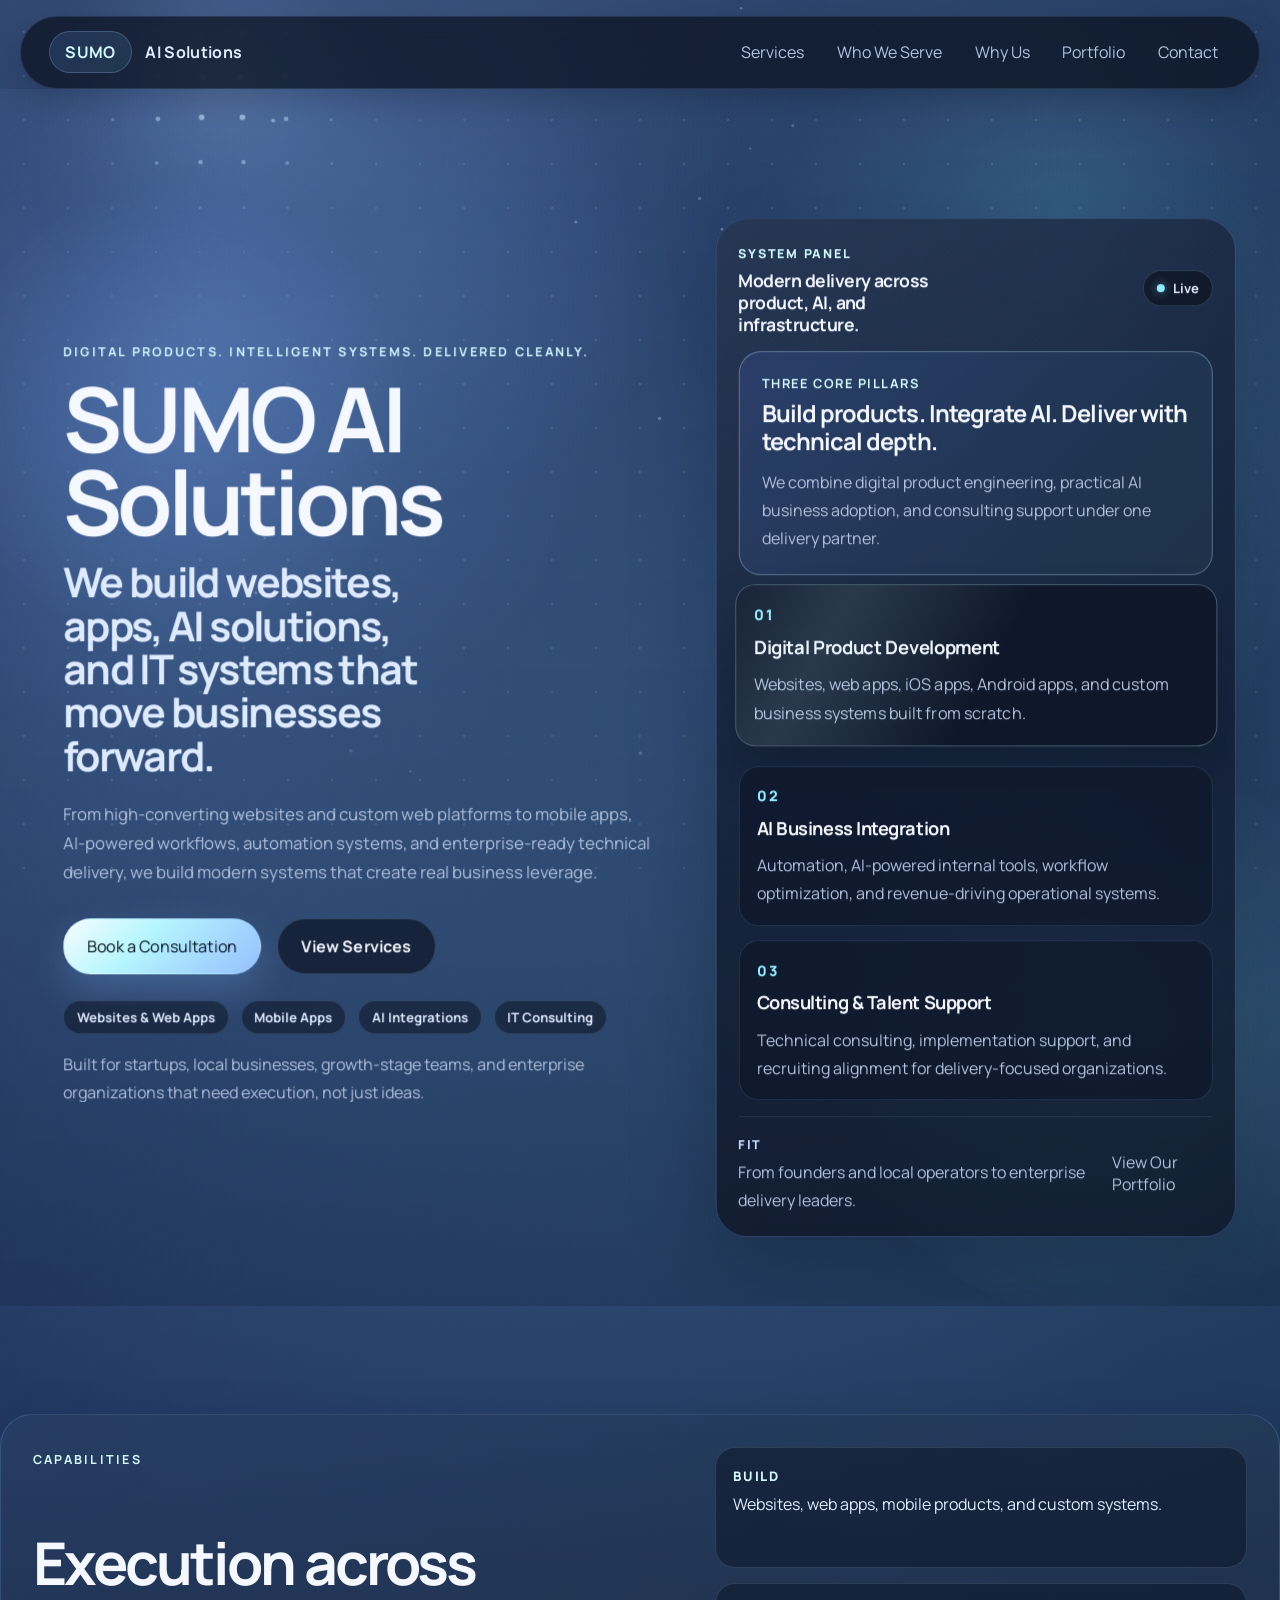
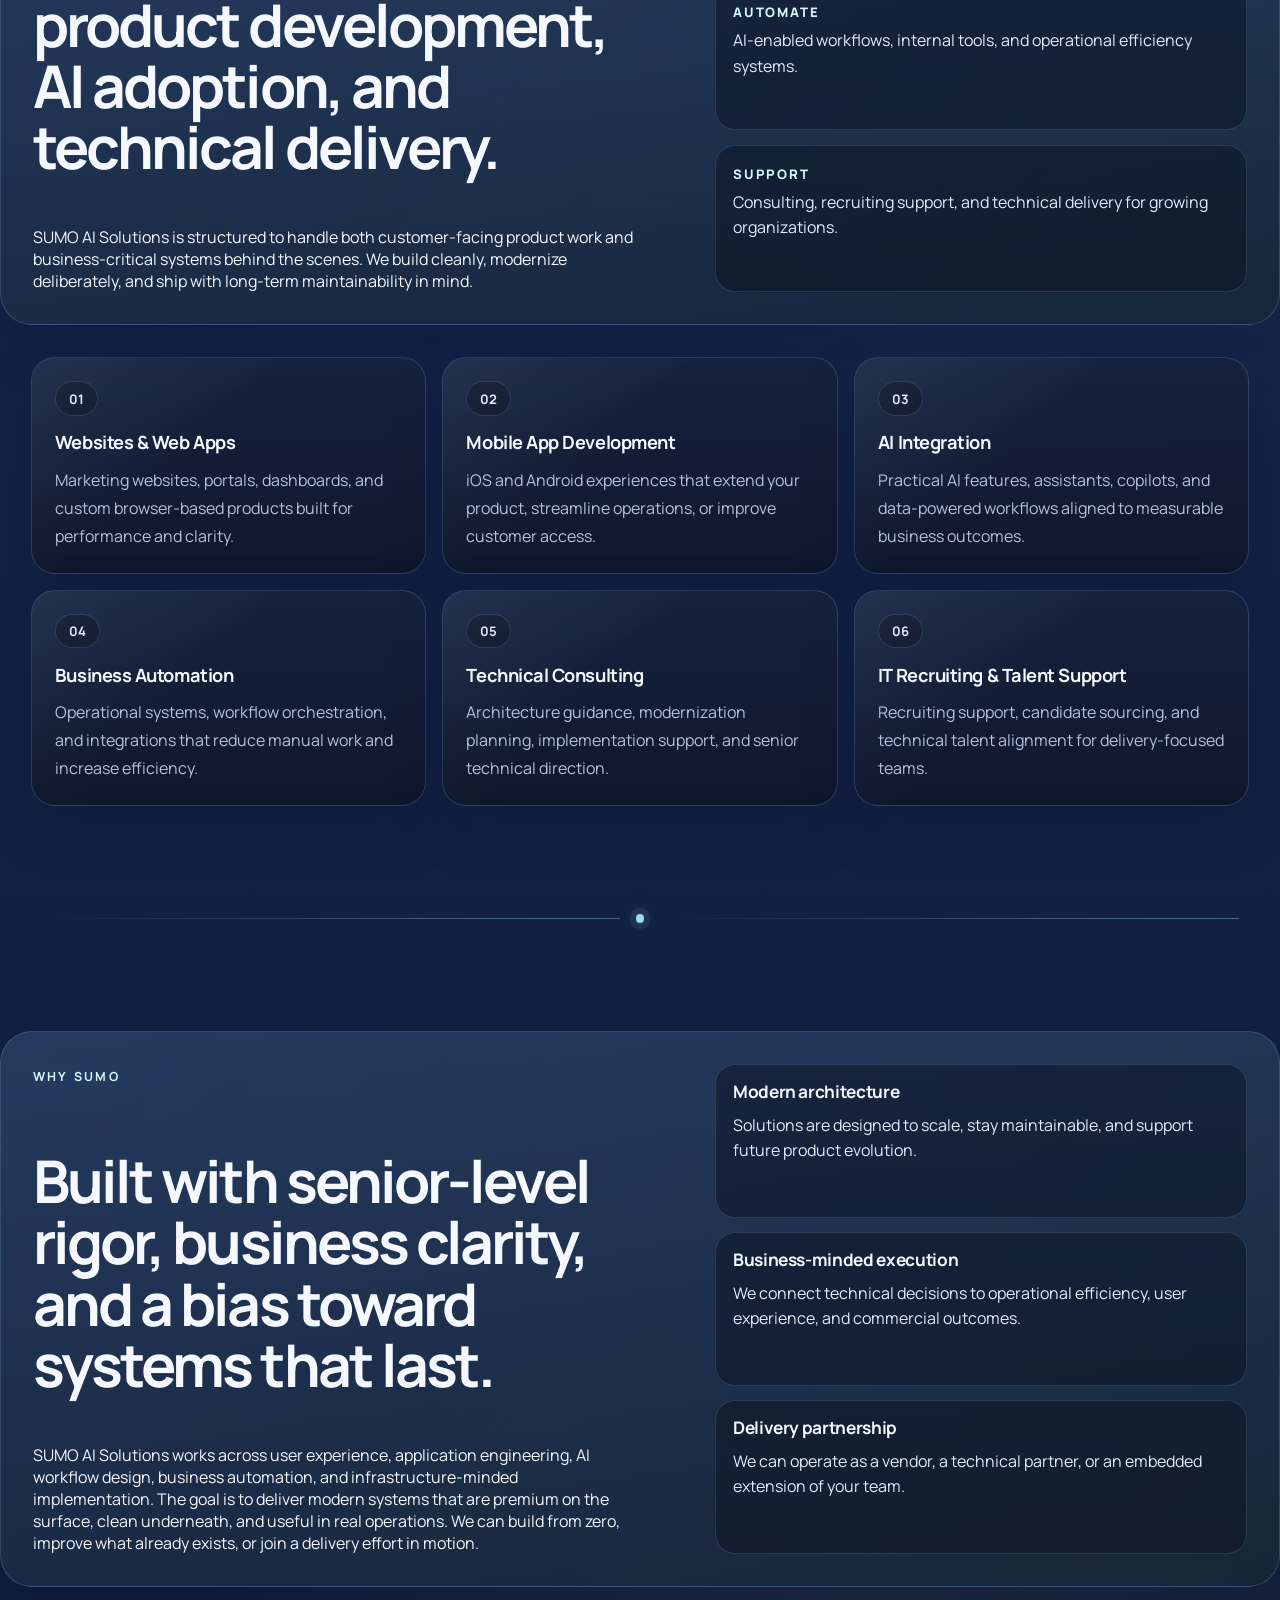
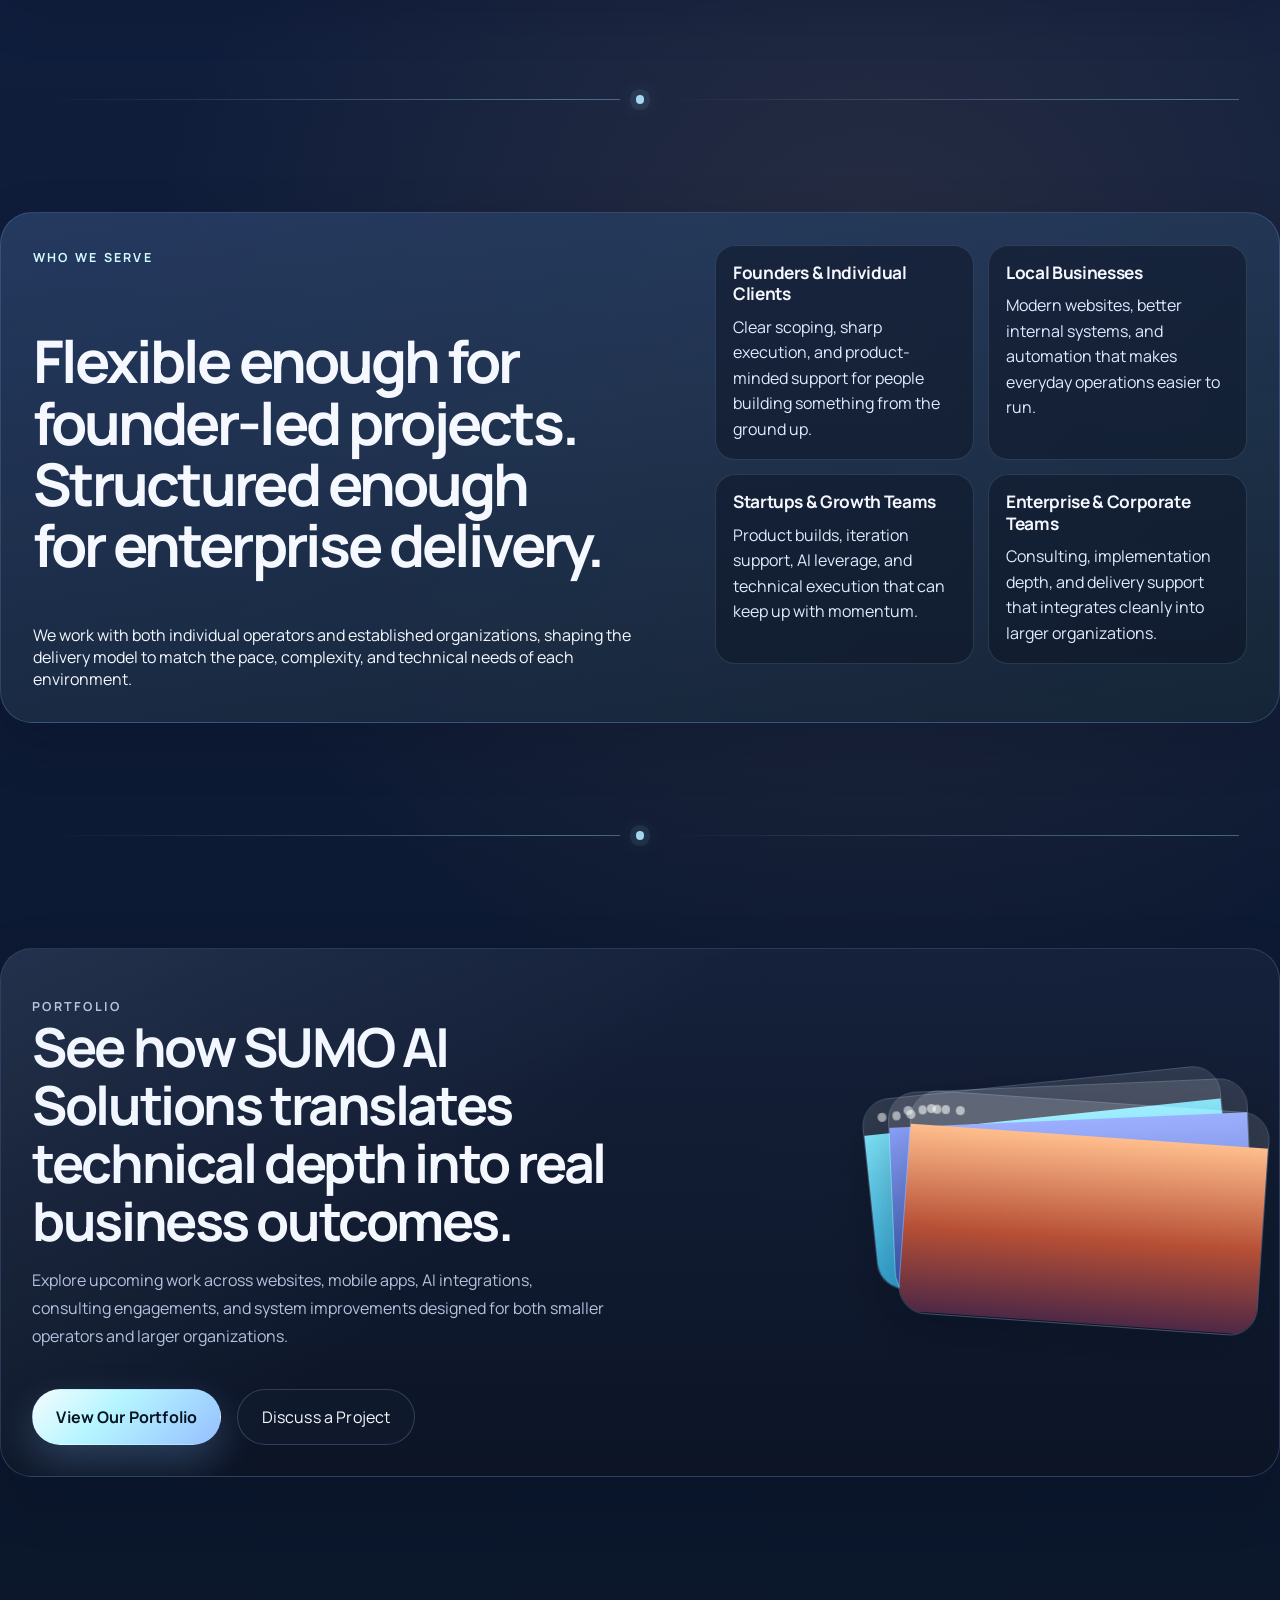
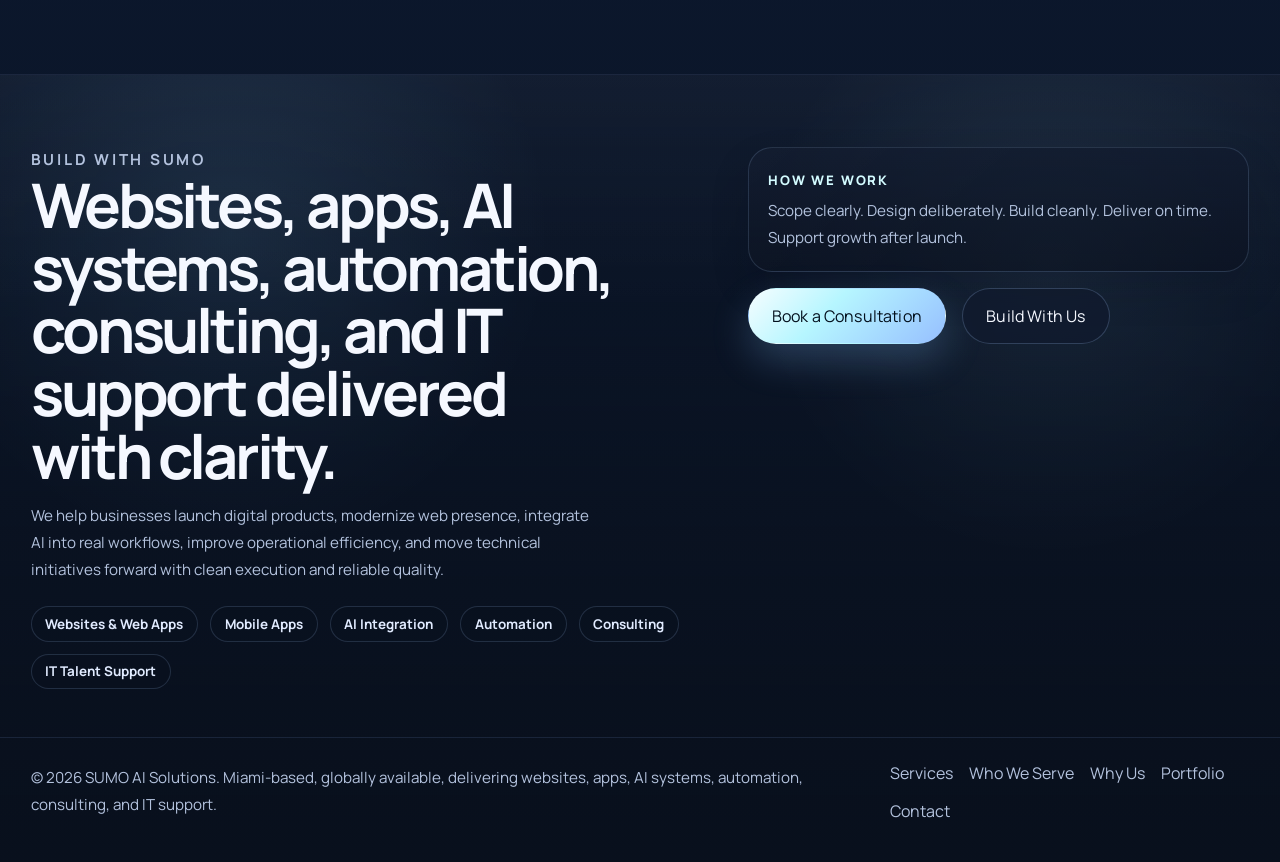
==== index.html @ f22c7a48 "style changes and backend fixes" ====
<!DOCTYPE html>
<html lang="en">
<head>
  <meta charset="UTF-8">
  <meta name="viewport" content="width=device-width, initial-scale=1.0">
  <meta http-equiv="x-dns-prefetch-control" content="on">
  <meta name="robots" content="index, follow, max-image-preview:large, max-snippet:-1, max-video-preview:-1">
  <meta name="author" content="SUMO AI Solutions">
  <meta name="theme-color" content="#16315b">
  <meta
          name="description"
          content="SUMO AI Solutions provides website creation, web application development, mobile app development, AI integration for business, AI workflow automation, software consulting, IT services, embedded technical teams, IT recruiting, and custom digital solutions for startups, local businesses, and enterprise organizations."
  >
  <meta
          name="keywords"
          content="SUMO AI Solutions, website creation, website development, web design, website design company, web page creation, landing page design, business website development, corporate website development, ecommerce website development, web application development, custom web applications, SaaS development, portal development, dashboard development, internal tools, custom software development, software development company, mobile app development, iOS app development, Android app development, app developers, AI business integration, AI automation, business automation using AI, AI workflow automation, AI consulting, AI implementation, AI solutions company, automation systems, process automation, workflow automation, operational efficiency, process optimization, IT consulting, software consulting, digital consulting, technical consulting, IT services, IT solutions, custom business systems, system integration, systems modernization, enterprise software solutions, startup technology partner, local business websites, enterprise application development, embedded technical teams, technical delivery, software consultants, implementation support, team augmentation, recruiting in IT, IT recruiting, technical recruiting, digital transformation"
  >
  <link rel="icon" type="image/svg+xml" href="assets/favicon-sumo-mark.svg?v=20260413-1">
  <link rel="shortcut icon" href="assets/favicon-sumo-mark.svg?v=20260413-1">
  <link rel="canonical" href="https://sumoaisolutions.com/">
  <meta property="og:type" content="website">
  <meta property="og:site_name" content="SUMO AI Solutions">
  <meta property="og:title" content="SUMO AI Solutions | Websites, Web Apps, AI Automation, IT Consulting">
  <meta
          property="og:description"
          content="Website creation, custom web applications, AI integration for business, AI automation, software consulting, IT services, embedded teams, and technical recruiting."
  >
  <meta property="og:url" content="https://sumoaisolutions.com/">
  <meta property="og:image" content="https://sumoaisolutions.com/assets/sketches/sumo-banner.svg">
  <meta name="twitter:card" content="summary_large_image">
  <meta name="twitter:title" content="SUMO AI Solutions | Websites, Web Apps, AI Automation, IT Consulting">
  <meta
          name="twitter:description"
          content="Website creation, web app development, AI business integration, automation systems, software consulting, IT services, embedded delivery, and recruiting support."
  >
  <meta name="twitter:image" content="https://sumoaisolutions.com/assets/sketches/sumo-banner.svg">
  <title>SUMO AI Solutions | Websites, Web Apps, AI Automation, IT Consulting</title>
  <link rel="dns-prefetch" href="//fonts.googleapis.com">
  <link rel="dns-prefetch" href="//fonts.gstatic.com">
  <link rel="preconnect" href="https://fonts.googleapis.com">
  <link rel="preconnect" href="https://fonts.gstatic.com" crossorigin>
  <link
          href="https://fonts.googleapis.com/css2?family=Manrope:wght@400;700;800&display=swap"
          rel="stylesheet"
  >
  <link rel="preload" href="style.css?v=20260413-1" as="style">
  <link rel="stylesheet" href="style.css?v=20260413-1">
  <script type="application/ld+json">
    {
      "@context": "https://schema.org",
      "@graph": [
        {
          "@type": "Organization",
          "@id": "https://sumoaisolutions.com/#organization",
          "name": "SUMO AI Solutions",
          "url": "https://sumoaisolutions.com/",
          "logo": "https://sumoaisolutions.com/assets/sketches/logo-concept-window-icon.svg",
          "description": "SUMO AI Solutions provides website creation, web application development, mobile app development, AI integration for business, automation systems, software consulting, IT services, embedded technical teams, and IT recruiting support.",
          "sameAs": [
            "https://sumoaisolutions.com/"
          ]
        },
        {
          "@type": "WebSite",
          "@id": "https://sumoaisolutions.com/#website",
          "url": "https://sumoaisolutions.com/",
          "name": "SUMO AI Solutions",
          "publisher": {
            "@id": "https://sumoaisolutions.com/#organization"
          },
          "description": "Website creation, web app development, AI automation, software consulting, IT services, technical delivery, and recruiting support."
        },
        {
          "@type": "ProfessionalService",
          "@id": "https://sumoaisolutions.com/#service",
          "name": "SUMO AI Solutions",
          "url": "https://sumoaisolutions.com/",
          "description": "Professional technology services including website creation, custom web applications, mobile apps, AI integration, automation, software consulting, IT services, embedded teams, and IT recruiting.",
          "provider": {
            "@id": "https://sumoaisolutions.com/#organization"
          },
          "areaServed": "Worldwide",
          "hasOfferCatalog": {
            "@type": "OfferCatalog",
            "name": "Technology Services",
            "itemListElement": [
              {
                "@type": "Offer",
                "itemOffered": {
                  "@type": "Service",
                  "name": "Website Creation and Website Development",
                  "description": "Business websites, landing pages, corporate websites, and responsive marketing pages."
                }
              },
              {
                "@type": "Offer",
                "itemOffered": {
                  "@type": "Service",
                  "name": "Web Application Development",
                  "description": "Custom web applications, portals, dashboards, internal tools, and business systems."
                }
              },
              {
                "@type": "Offer",
                "itemOffered": {
                  "@type": "Service",
                  "name": "Mobile App Development",
                  "description": "iOS and Android app development for customer-facing and internal operational use cases."
                }
              },
              {
                "@type": "Offer",
                "itemOffered": {
                  "@type": "Service",
                  "name": "AI Integration for Business",
                  "description": "AI-powered workflows, AI business integration, internal AI tools, copilots, and practical operational AI."
                }
              },
              {
                "@type": "Offer",
                "itemOffered": {
                  "@type": "Service",
                  "name": "Business Automation Using AI",
                  "description": "Automation systems, process optimization, operational efficiency, and AI workflow automation."
                }
              },
              {
                "@type": "Offer",
                "itemOffered": {
                  "@type": "Service",
                  "name": "IT Consulting and Technical Delivery",
                  "description": "IT solutions, technical consulting, embedded technical teams, modernization, and implementation support."
                }
              },
              {
                "@type": "Offer",
                "itemOffered": {
                "@type": "Service",
                "name": "IT Recruiting and Technical Talent Support",
                "description": "Recruiting in the IT sphere, technical recruiting, sourcing, and delivery-focused team augmentation."
              }
            },
            {
              "@type": "Offer",
              "itemOffered": {
                "@type": "Service",
                "name": "Website Design, Landing Pages, and Business Web Presence",
                "description": "Website design, landing pages, corporate websites, ecommerce presentation layers, and conversion-focused web experiences."
              }
            },
            {
              "@type": "Offer",
              "itemOffered": {
                "@type": "Service",
                "name": "Software Consulting, Systems Integration, and IT Services",
                "description": "Software consulting, IT services, systems integration, modernization, process improvement, and implementation support for growing businesses."
              }
            }
          ]
        }
        }
      ]
    }
  </script>
</head>
<body>
<canvas class="dot-grid" id="dotGrid" aria-hidden="true"></canvas>

<div class="page-shell">
  <header class="site-header">
    <a class="brand" href="#hero" aria-label="SUMO AI Solutions home">
      <span class="brand-mark">SUMO</span>
      <span class="brand-text">AI Solutions</span>
    </a>

    <nav class="site-nav" aria-label="Primary">
      <a href="#services">Services</a>
      <a href="#solutions">Who We Serve</a>
      <a href="#about">Why Us</a>
      <a href="portfolio/">Portfolio</a>
      <a href="#contact">Contact</a>
    </nav>
  </header>

  <main>
    <section class="hero" id="hero">
      <div class="hero-backdrop" aria-hidden="true">
        <span class="hero-orb hero-orb-one" data-parallax-depth="18"></span>
        <span class="hero-orb hero-orb-two" data-parallax-depth="28"></span>
        <span class="hero-grid-plane" data-parallax-depth="10"></span>
      </div>

      <div class="hero-inner">
        <div class="hero-copy-shell" data-reveal style="--reveal-delay: 80ms;">
          <div class="hero-copy" data-parallax-depth="12">
            <p class="eyebrow">Digital products. Intelligent systems. Delivered cleanly.</p>
            <h1>SUMO AI Solutions</h1>
            <h2>We build websites, apps, AI solutions, and IT systems that move businesses forward.</h2>
            <p class="hero-text">
              From high-converting websites and custom web platforms to mobile apps, AI-powered workflows,
              automation systems, and enterprise-ready technical delivery, we build modern systems that create real business leverage.
            </p>

            <div class="hero-actions">
              <button class="button button-primary" type="button" data-open-consultation>Book a Consultation</button>
              <a class="button button-secondary" href="#services">View Services</a>
            </div>

            <div class="hero-badges">
              <a class="hero-badge-link" href="#service-websites">Websites &amp; Web Apps</a>
              <a class="hero-badge-link" href="#service-mobile">Mobile Apps</a>
              <a class="hero-badge-link" href="#service-ai">AI Integrations</a>
              <a class="hero-badge-link" href="#service-consulting">IT Consulting</a>
            </div>

            <p class="hero-footnote">
              Built for startups, local businesses, growth-stage teams, and enterprise organizations that need execution, not just ideas.
            </p>
          </div>
        </div>

        <div class="hero-panel-shell" data-reveal style="--reveal-delay: 220ms;">
          <aside class="hero-panel glass-panel" data-parallax-depth="20">
            <div class="panel-top">
              <div>
                <span class="panel-kicker">System Panel</span>
                <strong>Modern delivery across product, AI, and infrastructure.</strong>
              </div>
              <span class="panel-live">
                  <span class="panel-live-dot"></span>
                  Live
                </span>
            </div>

            <div class="metric-card">
              <span class="metric-label">Three Core Pillars</span>
              <strong>Build products. Integrate AI. Deliver with technical depth.</strong>
              <p>
                We combine digital product engineering, practical AI business adoption,
                and consulting support under one delivery partner.
              </p>
            </div>

            <div class="hero-highlights">
              <article class="highlight-card" data-rotate-item>
                <span>01</span>
                <h3>Digital Product Development</h3>
                <p>Websites, web apps, iOS apps, Android apps, and custom business systems built from scratch.</p>
              </article>
              <article class="highlight-card" data-rotate-item>
                <span>02</span>
                <h3>AI Business Integration</h3>
                <p>Automation, AI-powered internal tools, workflow optimization, and revenue-driving operational systems.</p>
              </article>
              <article class="highlight-card" data-rotate-item>
                <span>03</span>
                <h3>Consulting &amp; Talent Support</h3>
                <p>Technical consulting, implementation support, and recruiting alignment for delivery-focused organizations.</p>
              </article>
            </div>

            <div class="panel-footer">
              <div class="panel-footer-copy">
                <span>Fit</span>
                <p>From founders and local operators to enterprise delivery leaders.</p>
              </div>
              <a class="text-link" href="portfolio/">View Our Portfolio</a>
            </div>
          </aside>
        </div>
      </div>
    </section>

    <section class="section services-section" id="services">
      <div class="services-intro section-spotlight glass-panel" data-reveal data-section-spotlight>
        <div class="services-intro-copy">
          <p class="eyebrow">Capabilities</p>
          <h2>Execution across product development, AI adoption, and technical delivery.</h2>
          <p>
            SUMO AI Solutions is structured to handle both customer-facing product work and
            business-critical systems behind the scenes. We build cleanly, modernize deliberately, and ship with long-term maintainability in mind.
          </p>
        </div>

        <div class="services-intro-metrics">
          <div class="intro-metric">
            <span>Build</span>
            <p>Websites, web apps, mobile products, and custom systems.</p>
          </div>
          <div class="intro-metric">
            <span>Automate</span>
            <p>AI-enabled workflows, internal tools, and operational efficiency systems.</p>
          </div>
          <div class="intro-metric">
            <span>Support</span>
            <p>Consulting, recruiting support, and technical delivery for growing organizations.</p>
          </div>
        </div>
      </div>

      <div class="services-grid">
        <article class="service-card glass-panel" id="service-websites" data-guided-card data-reveal style="--reveal-delay: 40ms;">
          <span class="card-tag">01</span>
          <h3>Websites &amp; Web Apps</h3>
          <p>Marketing websites, portals, dashboards, and custom browser-based products built for performance and clarity.</p>
        </article>
        <article class="service-card glass-panel" id="service-mobile" data-guided-card data-reveal style="--reveal-delay: 80ms;">
          <span class="card-tag">02</span>
          <h3>Mobile App Development</h3>
          <p>iOS and Android experiences that extend your product, streamline operations, or improve customer access.</p>
        </article>
        <article class="service-card glass-panel" id="service-ai" data-guided-card data-reveal style="--reveal-delay: 120ms;">
          <span class="card-tag">03</span>
          <h3>AI Integration</h3>
          <p>Practical AI features, assistants, copilots, and data-powered workflows aligned to measurable business outcomes.</p>
        </article>
        <article class="service-card glass-panel" id="service-automation" data-guided-card data-reveal style="--reveal-delay: 160ms;">
          <span class="card-tag">04</span>
          <h3>Business Automation</h3>
          <p>Operational systems, workflow orchestration, and integrations that reduce manual work and increase efficiency.</p>
        </article>
        <article class="service-card glass-panel" id="service-consulting" data-guided-card data-reveal style="--reveal-delay: 200ms;">
          <span class="card-tag">05</span>
          <h3>Technical Consulting</h3>
          <p>Architecture guidance, modernization planning, implementation support, and senior technical direction.</p>
        </article>
        <article class="service-card glass-panel" id="service-recruiting" data-guided-card data-reveal style="--reveal-delay: 240ms;">
          <span class="card-tag">06</span>
          <h3>IT Recruiting &amp; Talent Support</h3>
          <p>Recruiting support, candidate sourcing, and technical talent alignment for delivery-focused teams.</p>
        </article>
      </div>
    </section>

    <div class="section-divider" aria-hidden="true">
      <span class="section-divider-line"></span>
      <span class="section-divider-core"></span>
      <span class="section-divider-line"></span>
    </div>

    <section class="section about-section" id="about">
      <div class="services-intro section-spotlight glass-panel" data-reveal data-section-spotlight>
        <div class="services-intro-copy">
          <p class="eyebrow">Why SUMO</p>
          <h2>Built with senior-level rigor, business clarity, and a bias toward systems that last.</h2>
          <p>
            SUMO AI Solutions works across user experience, application engineering, AI workflow design,
            business automation, and infrastructure-minded implementation. The goal is to deliver modern systems that are premium on the surface, clean underneath,
            and useful in real operations. We can build from zero, improve what already exists, or join a delivery effort in motion.
          </p>
        </div>

        <div class="services-intro-metrics spotlight-metrics">
          <article class="intro-metric" data-reveal style="--reveal-delay: 60ms;">
            <h3>Modern architecture</h3>
            <p>Solutions are designed to scale, stay maintainable, and support future product evolution.</p>
          </article>
          <article class="intro-metric" data-reveal style="--reveal-delay: 100ms;">
            <h3>Business-minded execution</h3>
            <p>We connect technical decisions to operational efficiency, user experience, and commercial outcomes.</p>
          </article>
          <article class="intro-metric" data-reveal style="--reveal-delay: 140ms;">
            <h3>Delivery partnership</h3>
            <p>We can operate as a vendor, a technical partner, or an embedded extension of your team.</p>
          </article>
        </div>
      </div>
    </section>

    <div class="section-divider" aria-hidden="true">
      <span class="section-divider-line"></span>
      <span class="section-divider-core"></span>
      <span class="section-divider-line"></span>
    </div>

    <section class="section audience-section" id="solutions">
      <div class="services-intro section-spotlight glass-panel" data-reveal data-section-spotlight>
        <div class="services-intro-copy">
          <p class="eyebrow">Who We Serve</p>
          <h2>Flexible enough for founder-led projects. Structured enough for enterprise delivery.</h2>
          <p>
            We work with both individual operators and established organizations, shaping the delivery model to match the pace,
            complexity, and technical needs of each environment.
          </p>
        </div>

        <div class="services-intro-metrics spotlight-metrics audience-metrics">
          <article class="intro-metric" data-reveal style="--reveal-delay: 40ms;">
          <h3>Founders &amp; Individual Clients</h3>
          <p>Clear scoping, sharp execution, and product-minded support for people building something from the ground up.</p>
        </article>
        <article class="intro-metric" data-reveal style="--reveal-delay: 80ms;">
          <h3>Local Businesses</h3>
          <p>Modern websites, better internal systems, and automation that makes everyday operations easier to run.</p>
        </article>
        <article class="intro-metric" data-reveal style="--reveal-delay: 120ms;">
          <h3>Startups &amp; Growth Teams</h3>
          <p>Product builds, iteration support, AI leverage, and technical execution that can keep up with momentum.</p>
        </article>
        <article class="intro-metric" data-reveal style="--reveal-delay: 160ms;">
          <h3>Enterprise &amp; Corporate Teams</h3>
          <p>Consulting, implementation depth, and delivery support that integrates cleanly into larger organizations.</p>
        </article>
      </div>
      </div>
    </section>

    <div class="section-divider" aria-hidden="true">
      <span class="section-divider-line"></span>
      <span class="section-divider-core"></span>
      <span class="section-divider-line"></span>
    </div>

    <section class="section portfolio-section" id="portfolio-preview">
      <div class="portfolio-card glass-panel" data-reveal>
        <div class="portfolio-copy">
          <p class="eyebrow">Portfolio</p>
          <h2>See how SUMO AI Solutions translates technical depth into real business outcomes.</h2>
          <p>
            Explore upcoming work across websites, mobile apps, AI integrations, consulting engagements,
            and system improvements designed for both smaller operators and larger organizations.
          </p>
        </div>

        <div class="portfolio-preview-stack" aria-hidden="true">
          <div class="portfolio-preview-frame frame-back">
            <div class="preview-topbar">
              <span></span>
              <span></span>
              <span></span>
            </div>
            <div class="preview-fill preview-fill-cyan"></div>
          </div>
          <div class="portfolio-preview-frame frame-mid">
            <div class="preview-topbar">
              <span></span>
              <span></span>
              <span></span>
            </div>
            <div class="preview-fill preview-fill-indigo"></div>
          </div>
          <div class="portfolio-preview-frame frame-front">
            <div class="preview-topbar">
              <span></span>
              <span></span>
              <span></span>
            </div>
            <div class="preview-fill preview-fill-sunset"></div>
          </div>
        </div>

        <div class="portfolio-actions">
          <a class="button button-primary" href="portfolio/">View Our Portfolio</a>
          <button class="button button-secondary" type="button" data-open-consultation>Discuss a Project</button>
        </div>
      </div>
    </section>
  </main>

  <footer class="site-footer" id="contact">
    <div class="footer-cta">
      <div class="footer-cta-copy">
        <p class="eyebrow">Build With SUMO</p>
        <h2>Websites, apps, AI systems, automation, consulting, and IT support delivered with clarity.</h2>
        <p>
          We help businesses launch digital products, modernize web presence, integrate AI into real workflows,
          improve operational efficiency, and move technical initiatives forward with clean execution and reliable quality.
        </p>

        <div class="footer-badges">
          <a href="#service-websites">Websites &amp; Web Apps</a>
          <a href="#service-mobile">Mobile Apps</a>
          <a href="#service-ai">AI Integration</a>
          <a href="#service-automation">Automation</a>
          <a href="#service-consulting">Consulting</a>
          <a href="#service-recruiting">IT Talent Support</a>
        </div>
      </div>

      <div class="footer-cta-side">
        <div class="footer-process">
          <span>How We Work</span>
          <p>Scope clearly. Design deliberately. Build cleanly. Deliver on time. Support growth after launch.</p>
        </div>

        <div class="footer-actions">
          <button class="button button-primary" type="button" data-open-consultation>Book a Consultation</button>
          <button class="button button-secondary" type="button" data-open-consultation>Build With Us</button>
        </div>
      </div>
    </div>

    <div class="footer-meta">
      <p>&copy; 2026 SUMO AI Solutions. Miami-based, globally available, delivering websites, apps, AI systems, automation, consulting, and IT support.</p>
      <div class="footer-links">
        <a href="#services">Services</a>
        <a href="#solutions">Who We Serve</a>
        <a href="#about">Why Us</a>
        <a href="portfolio/">Portfolio</a>
        <a href="#contact">Contact</a>
      </div>
    </div>
  </footer>
</div>

<div class="consultation-modal" id="consultationModal" hidden>
  <div class="consultation-overlay" data-close-consultation></div>
  <div class="consultation-dialog glass-panel" role="dialog" aria-modal="true" aria-labelledby="consultationTitle">
    <button class="consultation-close" type="button" aria-label="Close consultation form" data-close-consultation>&times;</button>

    <div class="consultation-head">
      <p class="eyebrow">Book a Consultation</p>
      <h2 id="consultationTitle">Tell us what you are trying to build.</h2>
      <p>
        Share your project goals, contact details, requirements, and any examples or ideas in one clear brief.
        Your request and attachments are sent directly to SUMO AI Solutions for review.
      </p>
    </div>

    <form class="consultation-form" id="consultationForm" data-endpoint="https://script.google.com/macros/s/AKfycbzSDoKrP5WWN14kzDUCTtE5N9jBej-nVHb2ZEJLPkccyhfFOqykzQCnPzPtrISZbTLETw/exec">
      <div class="form-grid">
        <label class="form-field">
          <span>First Name</span>
          <input type="text" name="first_name" placeholder="John" required>
        </label>
        <label class="form-field">
          <span>Last Name</span>
          <input type="text" name="last_name" placeholder="Smith" required>
        </label>
        <label class="form-field">
          <span>Email</span>
          <input type="email" name="email" placeholder="john@company.com" required>
        </label>
        <label class="form-field">
          <span>Phone Number</span>
          <input type="tel" name="phone" placeholder="+1 (555) 123-4567">
        </label>
        <label class="form-field form-field-full">
          <span>What are you trying to accomplish?</span>
          <textarea name="project_description" rows="6" placeholder="Describe the website, app, AI automation, or technical system you want to build. You can also include example links, ideas, or references in this same message." required></textarea>
        </label>
        <label class="form-field form-field-full">
          <span>Attachments</span>
          <input type="file" name="attachments" multiple accept=".pdf,.doc,.docx,.txt,.png,.jpg,.jpeg,.zip">
          <small>Attach briefs, screenshots, requirements, or wireframes. Up to 10 MB per file.</small>
        </label>
      </div>

      <div class="consultation-actions">
        <button class="button button-primary" type="submit">Send Consultation Request</button>
        <button class="button button-secondary" type="button" data-close-consultation>Cancel</button>
      </div>

      <p class="consultation-status" id="consultationStatus" aria-live="polite">
        Share your project details and attachments. We will receive them by email and in Google Drive.
      </p>
    </form>
  </div>
</div>

<script src="script.js?v=20260413-1"></script>
</body>
</html>
---- style.css ----
:root {
  --bg: #182b53;
  --bg-deep: #0d1831;
  --bg-soft: #21477d;
  --surface: rgba(16, 27, 48, 0.76);
  --surface-soft: rgba(22, 38, 68, 0.74);
  --surface-strong: rgba(20, 33, 61, 0.88);
  --border: rgba(134, 181, 255, 0.22);
  --border-strong: rgba(195, 230, 255, 0.34);
  --text: #f5f8ff;
  --muted: #b3c2dd;
  --muted-strong: #e1ebff;
  --cyan: #8feeff;
  --cyan-strong: #d3fbff;
  --blue: #8ab7ff;
  --blue-soft: #c3d9ff;
  --amber: #ffb26f;
  --shadow-soft: 0 20px 56px rgba(5, 12, 28, 0.2);
  --shadow-medium: 0 28px 84px rgba(4, 10, 24, 0.28);
  --radius-xl: 32px;
  --radius-lg: 24px;
  --radius-md: 18px;
  --container: 1880px;
  --hero-container: 1880px;
  --ease-out: cubic-bezier(0.22, 1, 0.36, 1);
}

* {
  box-sizing: border-box;
}

html {
  scroll-behavior: smooth;
}

.hero,
.section,
.site-footer {
  scroll-margin-top: 118px;
}

body {
  margin: 0;
  min-width: 320px;
  font-family: "Manrope", sans-serif;
  color: var(--text);
  background:
    radial-gradient(circle at 10% 12%, rgba(133, 186, 255, 0.3), transparent 24%),
    radial-gradient(circle at 84% 16%, rgba(129, 232, 255, 0.18), transparent 24%),
    radial-gradient(circle at 68% 62%, rgba(255, 189, 132, 0.1), transparent 20%),
    linear-gradient(180deg, #1a2d56 0%, #112042 48%, #091322 100%);
  overflow-x: hidden;
}

body::before {
  content: "";
  position: fixed;
  inset: 0;
  background:
    linear-gradient(180deg, rgba(255, 255, 255, 0.05), transparent 24%),
    radial-gradient(circle at 30% 18%, rgba(131, 184, 255, 0.14), transparent 30%),
    radial-gradient(circle at 76% 70%, rgba(126, 238, 255, 0.11), transparent 26%);
  pointer-events: none;
  z-index: 0;
}

a {
  color: inherit;
  text-decoration: none;
}

button,
a,
canvas {
  -webkit-tap-highlight-color: transparent;
}

.dot-grid {
  position: fixed;
  inset: 0;
  width: 100%;
  height: 100%;
  z-index: 0;
  pointer-events: none;
  transform: translateZ(0);
  backface-visibility: hidden;
}

.page-shell {
  position: relative;
  z-index: 1;
  width: 100%;
}

main,
.section,
.site-footer {
  width: 100%;
}

.site-header {
  width: min(calc(100vw - 40px), var(--hero-container));
  position: sticky;
  top: 1rem;
  z-index: 30;
  display: flex;
  align-items: center;
  justify-content: space-between;
  gap: 1.5rem;
  margin: 1rem auto 0;
  padding-inline: clamp(20px, 2.2vw, 34px);
  padding-top: 0.9rem;
  padding-bottom: 0.9rem;
  border: 1px solid rgba(150, 190, 255, 0.14);
  border-radius: 999px;
  background: rgba(10, 17, 31, 0.72);
  backdrop-filter: blur(14px);
  -webkit-backdrop-filter: blur(14px);
  box-shadow: 0 10px 30px rgba(2, 7, 18, 0.18);
}

.brand {
  display: inline-flex;
  align-items: center;
  gap: 0.85rem;
  font-weight: 700;
  letter-spacing: 0.02em;
}

.brand-mark {
  display: inline-flex;
  align-items: center;
  justify-content: center;
  min-width: 3.65rem;
  padding: 0.56rem 0.95rem;
  border-radius: 999px;
  border: 1px solid rgba(172, 219, 255, 0.22);
  background: linear-gradient(135deg, rgba(104, 151, 255, 0.18), rgba(119, 229, 255, 0.1));
  color: var(--cyan-strong);
}

.brand-text {
  color: var(--muted-strong);
}

.site-nav {
  display: inline-flex;
  align-items: center;
  gap: 0.4rem;
  flex-wrap: wrap;
}

.site-nav a,
.footer-links a,
.text-link {
  position: relative;
  color: var(--muted);
  transition: color 180ms ease, transform 180ms ease;
}

.site-nav a {
  padding: 0.55rem 0.82rem;
  border-radius: 999px;
}

.site-nav a::after,
.footer-links a::after,
.text-link::after {
  content: "";
  position: absolute;
  left: 0.8rem;
  right: 0.8rem;
  bottom: 0.35rem;
  height: 1px;
  transform: scaleX(0);
  transform-origin: left;
  background: linear-gradient(90deg, rgba(185, 245, 255, 0.95), rgba(125, 174, 255, 0.82));
  transition: transform 220ms var(--ease-out);
}

.footer-links a::after,
.text-link::after {
  left: 0;
  right: 0;
  bottom: -0.18rem;
}

.site-nav a:hover,
.site-nav a:focus-visible,
.footer-links a:hover,
.footer-links a:focus-visible,
.text-link:hover,
.text-link:focus-visible {
  color: var(--text);
}

.site-nav a:hover::after,
.site-nav a:focus-visible::after,
.footer-links a:hover::after,
.footer-links a:focus-visible::after,
.text-link:hover::after,
.text-link:focus-visible::after {
  transform: scaleX(1);
}

.hero {
  position: relative;
  width: 100%;
  min-height: 100vh;
  min-height: 100svh;
  overflow: hidden;
  isolation: isolate;
  padding-block: clamp(110px, 13vh, 170px) clamp(68px, 9vh, 110px);
}

.hero::before {
  content: "";
  position: absolute;
  inset: 0;
  background:
    radial-gradient(circle at 16% 18%, rgba(138, 184, 255, 0.22), transparent 30%),
    radial-gradient(circle at 84% 24%, rgba(130, 234, 255, 0.16), transparent 26%),
    linear-gradient(180deg, rgba(10, 16, 30, 0.02), rgba(10, 16, 30, 0.18));
  pointer-events: none;
  z-index: -2;
}

.hero-inner {
  position: relative;
  width: min(calc(100vw - 40px), var(--hero-container));
  max-width: none;
  min-height: calc(100vh - clamp(178px, 22vh, 240px));
  min-height: calc(100svh - clamp(178px, 22vh, 240px));
  margin: 0 auto;
  padding-inline: clamp(20px, 2.8vw, 52px);
  display: grid;
  grid-template-columns: minmax(0, 1fr) minmax(380px, 520px);
  align-items: center;
  gap: clamp(2rem, 4.4vw, 6rem);
}

.hero-backdrop {
  position: absolute;
  inset: 0;
  z-index: -1;
  pointer-events: none;
}

.hero-orb,
.hero-grid-plane,
.hero-copy,
.hero-panel {
  will-change: transform;
}

.hero-orb {
  position: absolute;
  border-radius: 50%;
}

.hero-orb-one {
  top: 7%;
  left: -4rem;
  width: min(36vw, 31rem);
  height: min(36vw, 31rem);
  background: radial-gradient(circle, rgba(125, 169, 255, 0.24) 0%, rgba(125, 169, 255, 0.08) 52%, transparent 76%);
}

.hero-orb-two {
  right: -6rem;
  bottom: 0;
  width: min(44vw, 38rem);
  height: min(44vw, 38rem);
  background: radial-gradient(circle, rgba(130, 232, 255, 0.2) 0%, rgba(130, 232, 255, 0.06) 54%, transparent 78%);
}

.hero-grid-plane {
  position: absolute;
  right: clamp(2rem, 5vw, 5rem);
  bottom: clamp(1rem, 4vw, 3rem);
  width: min(42vw, 34rem);
  height: min(24vw, 20rem);
  border-radius: 24px;
  opacity: 0.34;
  background:
    linear-gradient(rgba(166, 207, 255, 0.07) 1px, transparent 1px),
    linear-gradient(90deg, rgba(166, 207, 255, 0.07) 1px, transparent 1px);
  background-size: 32px 32px;
  mask-image: linear-gradient(180deg, rgba(0, 0, 0, 0.95), transparent 100%);
}

.hero-copy-shell,
.hero-panel-shell {
  position: relative;
  z-index: 1;
  width: 100%;
}

.hero-panel-shell {
  display: flex;
  justify-content: flex-end;
}

.hero-copy {
  max-width: 860px;
}

.eyebrow {
  display: inline-flex;
  align-items: center;
  gap: 0.45rem;
  margin: 0 0 1rem;
  color: var(--cyan-strong);
  text-transform: uppercase;
  letter-spacing: 0.18em;
  font-size: 0.78rem;
  font-weight: 700;
}

.hero h1,
.hero h2,
.section-heading h2,
.contact-copy h2,
.portfolio-copy h2 {
  margin: 0;
}

.hero h1 {
  font-size: clamp(3.1rem, 7vw, 6.6rem);
  line-height: 0.93;
  letter-spacing: -0.05em;
  text-wrap: balance;
}

.hero h2 {
  margin-top: 1.1rem;
  max-width: 14ch;
  font-size: clamp(1.55rem, 3.2vw, 2.8rem);
  line-height: 1.06;
  letter-spacing: -0.04em;
  color: #deebff;
}

.hero-text,
.section-heading p,
.service-card p,
.audience-card p,
.about-copy p,
.about-card p,
.metric-card p,
.highlight-card p,
.contact-copy p,
.portfolio-copy p,
.site-footer p,
.hero-footnote,
.panel-footer-copy p {
  color: var(--muted);
  line-height: 1.75;
}

.hero-text {
  max-width: 62ch;
  margin: 1.35rem 0 0;
  font-size: 1.04rem;
}

.hero-actions,
.contact-actions,
.portfolio-actions {
  display: flex;
  flex-wrap: wrap;
  gap: 1rem;
  margin-top: 2rem;
}

.hero-badges {
  display: flex;
  flex-wrap: wrap;
  gap: 0.75rem;
  margin-top: 1.6rem;
}

.hero-badges a,
.card-tag {
  display: inline-flex;
  align-items: center;
  justify-content: center;
  min-height: 2rem;
  padding: 0.45rem 0.8rem;
  border-radius: 999px;
  border: 1px solid rgba(167, 204, 255, 0.16);
  background: rgba(11, 17, 31, 0.5);
  color: var(--muted-strong);
  font-size: 0.82rem;
  font-weight: 700;
}

.hero-badges a {
  transition:
    transform 220ms var(--ease-out),
    border-color 220ms var(--ease-out),
    background-color 220ms var(--ease-out),
    box-shadow 220ms var(--ease-out);
}

.hero-badges a:hover,
.hero-badges a:focus-visible {
  transform: translateY(-2px);
  border-color: rgba(183, 235, 255, 0.28);
  background: rgba(16, 25, 44, 0.84);
  box-shadow: 0 14px 28px rgba(4, 10, 24, 0.16);
}

.hero-footnote {
  max-width: 58ch;
  margin: 1rem 0 0;
}

.button {
  display: inline-flex;
  align-items: center;
  justify-content: center;
  min-height: 3.5rem;
  padding: 0.95rem 1.45rem;
  border-radius: 999px;
  border: 1px solid transparent;
  font-weight: 700;
  letter-spacing: 0.01em;
  transition:
    transform 220ms var(--ease-out),
    box-shadow 220ms var(--ease-out),
    border-color 220ms var(--ease-out),
    background-color 220ms var(--ease-out),
    color 220ms var(--ease-out);
}

button.button {
  cursor: pointer;
  font: inherit;
}

.button[disabled] {
  cursor: wait;
  opacity: 0.74;
  transform: none;
}

.button:hover,
.button:focus-visible {
  transform: translateY(-2px);
}

.button-primary {
  color: #03101d;
  background: linear-gradient(135deg, #f6fdff 0%, #b6f6ff 40%, #96bfff 100%);
  box-shadow: 0 16px 38px rgba(133, 191, 255, 0.24);
}

.button-primary:hover,
.button-primary:focus-visible {
  box-shadow: 0 18px 40px rgba(133, 191, 255, 0.28);
}

.button-secondary {
  color: var(--text);
  background: rgba(17, 27, 46, 0.8);
  border-color: rgba(164, 198, 255, 0.22);
}

.button-secondary:hover,
.button-secondary:focus-visible {
  border-color: rgba(180, 235, 255, 0.3);
  background: rgba(16, 25, 43, 0.94);
}

.glass-panel {
  background:
    linear-gradient(180deg, rgba(23, 35, 61, 0.82), rgba(13, 20, 36, 0.76)),
    linear-gradient(145deg, rgba(255, 255, 255, 0.045), transparent 46%);
  border: 1px solid var(--border);
  box-shadow: var(--shadow-soft);
}

.hero-panel,
.service-card,
.audience-card,
.about-copy,
.about-card,
.portfolio-card,
.contact-card {
  position: relative;
  overflow: hidden;
}

.hero-panel::before,
.service-card::before,
.audience-card::before,
.about-copy::before,
.about-card::before,
.portfolio-card::before,
.contact-card::before {
  content: "";
  position: absolute;
  inset: 0;
  background: linear-gradient(135deg, rgba(172, 214, 255, 0.08), transparent 42%);
  pointer-events: none;
}

.hero-panel {
  width: min(100%, 33rem);
  padding: 1.35rem;
  border-radius: var(--radius-xl);
  box-shadow: var(--shadow-medium);
}

.panel-top,
.panel-footer,
.footer-meta {
  display: flex;
  align-items: center;
  justify-content: space-between;
  gap: 1rem;
}

.panel-kicker {
  display: inline-flex;
  margin-bottom: 0.45rem;
  color: var(--cyan-strong);
  font-size: 0.78rem;
  font-weight: 800;
  letter-spacing: 0.14em;
  text-transform: uppercase;
}

.panel-top strong {
  display: block;
  max-width: 19ch;
  font-size: 1.1rem;
  line-height: 1.25;
  letter-spacing: -0.03em;
}

.panel-live {
  display: inline-flex;
  align-items: center;
  gap: 0.5rem;
  padding: 0.5rem 0.82rem;
  border-radius: 999px;
  border: 1px solid rgba(168, 236, 255, 0.16);
  background: rgba(11, 18, 32, 0.74);
  color: var(--muted-strong);
  font-size: 0.82rem;
  font-weight: 700;
}

.panel-live-dot {
  width: 0.52rem;
  height: 0.52rem;
  border-radius: 50%;
  background: var(--cyan);
  box-shadow: 0 0 10px rgba(134, 232, 255, 0.55);
}

.metric-card {
  margin-top: 1rem;
  padding: 1.4rem;
  border-radius: 22px;
  background:
    linear-gradient(135deg, rgba(91, 136, 246, 0.24), rgba(124, 230, 255, 0.12)),
    rgba(16, 26, 46, 0.84);
  border: 1px solid var(--border-strong);
}

.metric-label {
  display: block;
  margin-bottom: 0.5rem;
  color: var(--cyan-strong);
  font-size: 0.8rem;
  font-weight: 700;
  letter-spacing: 0.12em;
  text-transform: uppercase;
}

.metric-card strong {
  display: block;
  font-size: 1.48rem;
  line-height: 1.16;
  letter-spacing: -0.04em;
}

.metric-card p {
  margin: 0.8rem 0 0;
}

.hero-highlights {
  display: grid;
  gap: 0.9rem;
  margin-top: 1rem;
}

.highlight-card {
  position: relative;
  overflow: hidden;
  padding: 1.1rem 1.08rem;
  border-radius: 20px;
  background: rgba(15, 24, 43, 0.72);
  border: 1px solid rgba(145, 183, 255, 0.14);
  transition:
    transform 220ms var(--ease-out),
    border-color 220ms var(--ease-out),
    background-color 220ms var(--ease-out),
    box-shadow 220ms var(--ease-out);
}

.highlight-card::after {
  content: "";
  position: absolute;
  inset: 0;
  background: linear-gradient(118deg, transparent 18%, rgba(182, 234, 255, 0.16) 50%, transparent 82%);
  opacity: 0;
  transform: translateX(-34%);
  pointer-events: none;
}

.highlight-card:hover,
.highlight-card.is-active {
  transform: translateY(-6px) scale(1.015);
  border-color: rgba(182, 234, 255, 0.32);
  background: rgba(15, 24, 42, 0.94);
  box-shadow: 0 22px 42px rgba(2, 7, 18, 0.24);
}

.highlight-card:hover::after,
.highlight-card.is-active::after {
  opacity: 1;
  animation: highlightSweep 880ms var(--ease-out);
}

.highlight-card.is-active {
  animation: highlightCardPulse 900ms var(--ease-out);
}

.highlight-card span {
  display: inline-flex;
  margin-bottom: 0.7rem;
  color: var(--cyan);
  font-size: 0.9rem;
  font-weight: 800;
  letter-spacing: 0.14em;
}

.highlight-card h3,
.service-card h3,
.audience-card h3,
.about-card h3 {
  margin: 0 0 0.78rem;
  font-size: 1.14rem;
  line-height: 1.22;
  letter-spacing: -0.025em;
}

.highlight-card p,
.service-card p,
.audience-card p,
.about-card p,
.about-copy p,
.portfolio-copy p,
.contact-copy p,
.panel-footer-copy p {
  margin: 0;
}

.panel-footer {
  margin-top: 1rem;
  padding-top: 0.9rem;
  border-top: 1px solid rgba(144, 180, 255, 0.12);
}

.panel-footer-copy span {
  display: inline-flex;
  margin-bottom: 0.35rem;
  color: var(--blue-soft);
  font-size: 0.78rem;
  font-weight: 800;
  letter-spacing: 0.12em;
  text-transform: uppercase;
}

.section {
  padding-block: clamp(72px, 9vw, 108px);
  padding-inline: 0;
}

.section > * {
  width: 100%;
  max-width: var(--hero-container);
  margin-inline: auto;
  padding-inline: clamp(16px, 2.4vw, 52px);
}

.section-heading {
  max-width: 780px;
}

.services-intro {
  position: relative;
  display: grid;
  grid-template-columns: minmax(0, 1.1fr) minmax(320px, 0.9fr);
  gap: 2rem;
  align-items: stretch;
  padding: 2rem;
  border-radius: var(--radius-xl);
  background:
    linear-gradient(135deg, rgba(109, 168, 255, 0.16), rgba(119, 229, 255, 0.08)),
    linear-gradient(180deg, rgba(25, 38, 66, 0.86), rgba(12, 19, 34, 0.82));
}

.section-spotlight {
  overflow: hidden;
  transition:
    transform 260ms var(--ease-out),
    border-color 260ms var(--ease-out),
    box-shadow 260ms var(--ease-out);
}

.section-spotlight::after {
  content: "";
  position: absolute;
  inset: 0;
  background: linear-gradient(112deg, transparent 16%, rgba(210, 242, 255, 0.14) 50%, transparent 84%);
  opacity: 0;
  transform: translateX(-38%);
  pointer-events: none;
}

.section-spotlight.is-guided {
  border-color: rgba(195, 230, 255, 0.4);
  box-shadow: 0 28px 78px rgba(7, 14, 30, 0.24);
}

.section-spotlight.is-guided::after {
  animation: spotlightSweep 980ms var(--ease-out);
}

.services-intro-copy h2 {
  font-size: clamp(2.2rem, 4.6vw, 4.1rem);
  line-height: 1.04;
  letter-spacing: -0.05em;
  text-wrap: balance;
}

.services-intro-copy p:last-child {
  margin: 1.15rem 0 0;
  max-width: 60ch;
}

.services-intro-metrics {
  display: grid;
  gap: 0.9rem;
}

.intro-metric {
  padding: 1rem 1.05rem;
  border-radius: 20px;
  background: rgba(12, 21, 38, 0.52);
  border: 1px solid rgba(187, 226, 255, 0.14);
  transition:
    transform 220ms var(--ease-out),
    border-color 220ms var(--ease-out),
    box-shadow 220ms var(--ease-out),
    background-color 220ms var(--ease-out);
}

.section-spotlight .intro-metric:hover,
.section-spotlight .intro-metric:focus-within {
  transform: translateY(-3px);
  border-color: rgba(196, 235, 255, 0.24);
  box-shadow: 0 16px 36px rgba(2, 7, 18, 0.16);
  background: rgba(13, 22, 40, 0.72);
}

.section-spotlight.is-guided .intro-metric {
  animation: spotlightMetricLift 760ms var(--ease-out) both;
}

.section-spotlight.is-guided .intro-metric:nth-child(2) {
  animation-delay: 90ms;
}

.section-spotlight.is-guided .intro-metric:nth-child(3) {
  animation-delay: 180ms;
}

.section-spotlight.is-guided .intro-metric:nth-child(4) {
  animation-delay: 270ms;
}

.intro-metric span {
  display: inline-flex;
  margin-bottom: 0.45rem;
  color: var(--cyan-strong);
  font-size: 0.82rem;
  font-weight: 800;
  letter-spacing: 0.14em;
  text-transform: uppercase;
}

.intro-metric h3 {
  margin: 0 0 0.62rem;
  font-size: 1.08rem;
  line-height: 1.25;
  letter-spacing: -0.02em;
}

.intro-metric p {
  margin: 0;
  color: var(--muted-strong);
  line-height: 1.6;
}

.spotlight-metrics .intro-metric {
  min-height: 100%;
}

.audience-metrics {
  grid-template-columns: repeat(2, minmax(0, 1fr));
  align-content: start;
}

.section-heading h2,
.contact-copy h2,
.portfolio-copy h2 {
  font-size: clamp(2.15rem, 4.2vw, 3.6rem);
  line-height: 1.08;
  letter-spacing: -0.045em;
  text-wrap: balance;
}

.section-heading p,
.portfolio-copy p {
  margin: 1rem 0 0;
}

.services-grid,
.audience-grid,
.about-points {
  display: grid;
  gap: 1rem;
  margin-top: 2rem;
}

.services-grid {
  grid-template-columns: repeat(3, minmax(0, 1fr));
}

.service-card,
.audience-card,
.about-card {
  scroll-margin-top: 140px;
  padding: 1.45rem;
  border-radius: var(--radius-lg);
  transition:
    transform 220ms var(--ease-out),
    border-color 220ms var(--ease-out),
    box-shadow 220ms var(--ease-out),
    background-color 220ms var(--ease-out);
}

.service-card:hover,
.service-card:focus-within,
.audience-card:hover,
.audience-card:focus-within,
.about-card:hover,
.about-card:focus-within {
  transform: translateY(-5px);
  border-color: rgba(178, 233, 255, 0.24);
  box-shadow: 0 18px 44px rgba(2, 7, 18, 0.18);
  background: linear-gradient(180deg, rgba(19, 29, 50, 0.9), rgba(11, 16, 29, 0.82));
}

.service-card.is-guided-target {
  animation: guidedCardFocus 980ms var(--ease-out);
  border-color: rgba(191, 235, 255, 0.34);
  box-shadow: 0 24px 56px rgba(4, 10, 24, 0.24);
}

.card-tag {
  margin-bottom: 0.95rem;
}

.audience-grid {
  grid-template-columns: repeat(4, minmax(0, 1fr));
}

.section-divider {
  width: min(calc(100vw - 20px), var(--hero-container));
  max-width: var(--hero-container);
  margin: 0 auto;
  padding-inline: clamp(16px, 2.4vw, 52px);
  display: flex;
  align-items: center;
  gap: 1rem;
}

.section-divider-line {
  flex: 1;
  height: 1px;
  background: linear-gradient(90deg, transparent, rgba(158, 212, 255, 0.42), transparent);
  background-size: 180% 100%;
  animation: dividerFlow 5.8s linear infinite;
}

.section-divider-core {
  width: 0.55rem;
  height: 0.55rem;
  flex: 0 0 auto;
  border-radius: 50%;
  background: rgba(175, 231, 255, 0.92);
  box-shadow:
    0 0 0 6px rgba(160, 218, 255, 0.08),
    0 0 20px rgba(153, 224, 255, 0.35);
  animation: dividerPulse 2.8s ease-in-out infinite;
}

.audience-card {
  min-height: 14rem;
}

.about-layout {
  display: grid;
  grid-template-columns: minmax(0, 1fr) minmax(0, 1.04fr);
  gap: 1rem;
  margin-top: 2rem;
}

.about-copy {
  padding: 1.8rem;
  border-radius: var(--radius-xl);
}

.about-copy p + p {
  margin-top: 1rem;
}

.about-points {
  grid-template-columns: repeat(3, minmax(0, 1fr));
}

.portfolio-card,
.contact-card {
  display: flex;
  align-items: center;
  justify-content: space-between;
  gap: 2rem;
  padding: 1.95rem;
  border-radius: var(--radius-xl);
}

.portfolio-copy,
.contact-copy {
  max-width: 58ch;
}

.portfolio-card {
  display: grid;
  grid-template-columns: minmax(0, 1fr) minmax(280px, 360px);
  align-items: center;
}

.portfolio-actions,
.contact-actions {
  align-items: center;
  justify-content: flex-start;
}

.portfolio-actions {
  grid-column: 1 / -1;
  margin-top: 0.4rem;
}

.portfolio-preview-stack {
  position: relative;
  height: 18rem;
  perspective: 1200px;
}

.portfolio-preview-frame {
  position: absolute;
  inset: auto 0 0 0;
  width: 100%;
  border-radius: 28px;
  border: 1px solid rgba(199, 232, 255, 0.28);
  overflow: hidden;
  box-shadow: 0 22px 64px rgba(5, 12, 28, 0.22);
  transition: transform 320ms var(--ease-out), box-shadow 320ms var(--ease-out);
}

.frame-back {
  height: 12rem;
  transform: translate3d(-1.2rem, -2.2rem, 0) rotate(-6deg);
}

.frame-mid {
  height: 13rem;
  transform: translate3d(0.2rem, -1rem, 0) rotate(-2.5deg);
}

.frame-front {
  height: 14rem;
  transform: translate3d(1rem, 1rem, 0) rotate(4deg);
}

.portfolio-card:hover .frame-back {
  transform: translate3d(-2rem, -3rem, 0) rotate(-8deg);
}

.portfolio-card:hover .frame-mid {
  transform: translate3d(0, -1.8rem, 0) rotate(-3deg);
}

.portfolio-card:hover .frame-front {
  transform: translate3d(1.6rem, 0.4rem, 0) rotate(6deg);
  box-shadow: 0 30px 86px rgba(6, 14, 32, 0.28);
}

.preview-topbar,
.showcase-browser-top {
  display: flex;
  align-items: center;
  gap: 0.35rem;
  padding: 0.8rem 0.95rem;
  background: rgba(255, 255, 255, 0.12);
}

.preview-topbar span,
.showcase-browser-top span {
  width: 0.55rem;
  height: 0.55rem;
  border-radius: 50%;
  background: rgba(255, 255, 255, 0.56);
}

.preview-fill,
.showcase-card-fill {
  height: calc(100% - 2.2rem);
}

.preview-fill-cyan,
.template-azure .layer-front,
.template-skyline .layer-front {
  background: linear-gradient(180deg, #7fe9ff 0%, #33aee0 100%);
}

.preview-fill-indigo,
.template-indigo .layer-front,
.template-aurora .layer-front {
  background: linear-gradient(180deg, #8ea4ff 0%, #354fa6 100%);
}

.preview-fill-sunset,
.template-sunset .layer-front,
.template-signal .layer-front {
  background: linear-gradient(180deg, #ffbe8d 0%, #b64f35 55%, #4f2846 100%);
}

.contact-section {
  padding-bottom: clamp(82px, 10vw, 124px);
}

.consultation-modal {
  position: fixed;
  inset: 0;
  z-index: 70;
}

.consultation-modal[hidden] {
  display: none;
}

.consultation-overlay {
  position: absolute;
  inset: 0;
  background: rgba(4, 8, 16, 0.7);
  backdrop-filter: blur(10px);
  -webkit-backdrop-filter: blur(10px);
}

.consultation-dialog {
  position: relative;
  width: min(calc(100vw - 32px), 980px);
  max-height: min(90vh, 940px);
  margin: min(6vh, 48px) auto;
  padding: 2rem;
  border-radius: 30px;
  overflow: auto;
  z-index: 1;
}

.consultation-close {
  position: absolute;
  top: 1rem;
  right: 1rem;
  width: 2.8rem;
  height: 2.8rem;
  border: 1px solid rgba(184, 224, 255, 0.16);
  border-radius: 50%;
  background: rgba(14, 23, 40, 0.88);
  color: var(--text);
  font-size: 1.5rem;
  cursor: pointer;
}

.consultation-head {
  max-width: 68ch;
}

.consultation-head h2 {
  margin: 0;
  font-size: clamp(2rem, 4vw, 3rem);
  line-height: 1.05;
  letter-spacing: -0.04em;
}

.consultation-head p {
  margin: 1rem 0 0;
  color: var(--muted);
  line-height: 1.75;
}

.consultation-form {
  margin-top: 1.75rem;
}

.form-grid {
  display: grid;
  grid-template-columns: repeat(2, minmax(0, 1fr));
  gap: 1rem;
}

.form-field {
  display: grid;
  gap: 0.55rem;
}

.form-field span {
  color: var(--muted-strong);
  font-size: 0.92rem;
  font-weight: 700;
}

.form-field input,
.form-field textarea {
  width: 100%;
  border: 1px solid rgba(180, 221, 255, 0.16);
  border-radius: 18px;
  padding: 0.95rem 1rem;
  background: rgba(9, 15, 28, 0.78);
  color: var(--text);
  font: inherit;
  outline: none;
  transition: border-color 180ms ease, box-shadow 180ms ease, background-color 180ms ease;
}

.form-field input::placeholder,
.form-field textarea::placeholder {
  color: rgba(189, 202, 229, 0.55);
}

.form-field input:focus,
.form-field textarea:focus {
  border-color: rgba(157, 223, 255, 0.38);
  box-shadow: 0 0 0 4px rgba(130, 232, 255, 0.08);
  background: rgba(11, 18, 34, 0.92);
}

.form-field textarea {
  resize: vertical;
  min-height: 8rem;
}

.form-field input[type="file"] {
  padding: 0.42rem;
  border-style: dashed;
  background:
    linear-gradient(180deg, rgba(15, 25, 44, 0.92), rgba(10, 18, 34, 0.9)),
    rgba(9, 15, 28, 0.78);
  cursor: pointer;
}

.form-field input[type="file"]::file-selector-button {
  margin-right: 0.9rem;
  padding: 0.7rem 0.95rem;
  border: 1px solid rgba(159, 220, 255, 0.26);
  border-radius: 12px;
  background: linear-gradient(135deg, rgba(149, 229, 255, 0.22), rgba(119, 167, 255, 0.18));
  color: var(--cyan-strong);
  font: inherit;
  font-weight: 700;
  cursor: pointer;
  transition: border-color 180ms ease, background-color 180ms ease, transform 180ms ease;
}

.form-field input[type="file"]::file-selector-button:hover {
  border-color: rgba(188, 237, 255, 0.38);
  background: linear-gradient(135deg, rgba(160, 234, 255, 0.28), rgba(128, 176, 255, 0.22));
}

.form-field small {
  color: var(--muted);
  font-size: 0.85rem;
}

.form-field-full {
  grid-column: 1 / -1;
}

.consultation-actions {
  display: flex;
  flex-wrap: wrap;
  gap: 1rem;
  margin-top: 1.5rem;
}

.consultation-status {
  margin: 1rem 0 0;
  color: var(--muted);
  line-height: 1.6;
}

.consultation-status.is-success {
  color: var(--cyan-strong);
}

.consultation-status.is-pending {
  color: var(--muted-strong);
}

.consultation-status.is-error {
  color: #ffb6c9;
}

body.is-modal-open {
  overflow: hidden;
}

.portfolio-gallery-head {
  max-width: 860px;
  margin-inline: auto;
  text-align: center;
}

.portfolio-gallery-head h2 {
  margin: 0;
  font-size: clamp(2.2rem, 4.5vw, 3.8rem);
  line-height: 1.04;
  letter-spacing: -0.05em;
}

.portfolio-gallery-head p:last-child {
  margin: 1rem 0 0;
  color: var(--muted);
  line-height: 1.75;
}

.portfolio-grid {
  display: grid;
  grid-template-columns: repeat(3, minmax(0, 1fr));
  gap: 1.15rem;
  margin-top: 2.25rem;
}

.portfolio-template-card {
  min-height: 28rem;
  padding: 1.25rem;
  border-radius: 28px;
  background:
    linear-gradient(180deg, rgba(24, 36, 60, 0.92), rgba(10, 16, 31, 0.84)),
    linear-gradient(140deg, rgba(255, 255, 255, 0.06), transparent 45%);
  transition:
    transform 280ms var(--ease-out),
    border-color 280ms var(--ease-out),
    box-shadow 280ms var(--ease-out);
}

.portfolio-template-card:hover {
  transform: translateY(-8px);
  border-color: rgba(205, 236, 255, 0.3);
  box-shadow: 0 28px 82px rgba(5, 12, 28, 0.26);
}

.template-stack {
  position: relative;
  height: 14rem;
  margin-bottom: 1.35rem;
}

.template-layer {
  position: absolute;
  inset: auto 0 0 0;
  border: 1px solid rgba(205, 236, 255, 0.22);
  border-radius: 24px;
  overflow: hidden;
  box-shadow: 0 18px 48px rgba(4, 10, 24, 0.22);
  transition: transform 300ms var(--ease-out), box-shadow 300ms var(--ease-out);
}

.layer-back {
  height: 9.75rem;
  transform: translate3d(-0.9rem, -1.35rem, 0) rotate(-6deg);
  background: linear-gradient(180deg, rgba(223, 246, 255, 0.2), rgba(145, 175, 255, 0.32));
}

.layer-mid {
  height: 10.9rem;
  transform: translate3d(0.25rem, -0.35rem, 0) rotate(-2deg);
  background: linear-gradient(180deg, rgba(249, 218, 195, 0.22), rgba(154, 174, 255, 0.32));
}

.layer-front {
  height: 12.4rem;
  transform: translate3d(0.8rem, 0.9rem, 0) rotate(4deg);
}

.portfolio-template-card:hover .layer-back {
  transform: translate3d(-1.8rem, -2.2rem, 0) rotate(-8deg);
}

.portfolio-template-card:hover .layer-mid {
  transform: translate3d(0.15rem, -0.95rem, 0) rotate(-2.5deg);
}

.portfolio-template-card:hover .layer-front {
  transform: translate3d(1.45rem, 0.25rem, 0) rotate(6deg);
  box-shadow: 0 26px 78px rgba(4, 10, 24, 0.28);
}

.template-copy h3 {
  margin: 0.85rem 0 0.7rem;
  font-size: 1.28rem;
  line-height: 1.18;
  letter-spacing: -0.03em;
}

.template-copy p {
  margin: 0;
  color: var(--muted);
  line-height: 1.7;
}

.template-azure {
  background:
    linear-gradient(180deg, rgba(35, 54, 93, 0.92), rgba(12, 18, 34, 0.84)),
    radial-gradient(circle at 18% 12%, rgba(123, 229, 255, 0.2), transparent 28%);
}

.template-sunset {
  background:
    linear-gradient(180deg, rgba(58, 40, 45, 0.92), rgba(15, 14, 26, 0.84)),
    radial-gradient(circle at 18% 12%, rgba(255, 182, 111, 0.22), transparent 28%);
}

.template-indigo {
  background:
    linear-gradient(180deg, rgba(30, 38, 84, 0.92), rgba(10, 16, 31, 0.84)),
    radial-gradient(circle at 18% 12%, rgba(144, 172, 255, 0.2), transparent 28%);
}

.template-skyline {
  background:
    linear-gradient(180deg, rgba(28, 62, 92, 0.92), rgba(10, 17, 33, 0.84)),
    radial-gradient(circle at 18% 12%, rgba(128, 230, 255, 0.22), transparent 28%);
}

.template-aurora {
  background:
    linear-gradient(180deg, rgba(28, 46, 88, 0.92), rgba(11, 17, 31, 0.84)),
    radial-gradient(circle at 18% 12%, rgba(159, 214, 255, 0.22), transparent 28%);
}

.template-signal {
  background:
    linear-gradient(180deg, rgba(58, 37, 57, 0.92), rgba(13, 15, 29, 0.84)),
    radial-gradient(circle at 18% 12%, rgba(255, 176, 124, 0.22), transparent 28%);
}

.portfolio-hero-showcase {
  position: relative;
  width: min(100%, 30rem);
  height: 36rem;
  border-radius: 34px;
  overflow: hidden;
  background: linear-gradient(180deg, #46c7ff 0%, #1b8fe2 54%, #154273 100%);
  box-shadow: 0 30px 90px rgba(7, 16, 36, 0.28);
}

.showcase-sky {
  position: absolute;
  inset: 0;
  background:
    radial-gradient(circle at 50% 18%, rgba(255, 255, 255, 0.2), transparent 30%),
    radial-gradient(circle at 24% 72%, rgba(255, 196, 142, 0.18), transparent 20%);
}

.showcase-card {
  position: absolute;
  left: 50%;
  width: 78%;
  border-radius: 26px;
  overflow: hidden;
  border: 1px solid rgba(255, 255, 255, 0.34);
  box-shadow: 0 24px 72px rgba(10, 20, 42, 0.24);
  transform-origin: center;
  transition: transform 320ms var(--ease-out);
}

.showcase-card-back {
  top: 24%;
  height: 10rem;
  transform: translateX(-50%) rotate(-3deg);
}

.showcase-card-mid {
  top: 31%;
  height: 12rem;
  transform: translateX(-50%) rotate(-1deg);
}

.showcase-card-front {
  top: 41%;
  height: 17rem;
  transform: translateX(-50%) rotate(1.5deg);
}

.portfolio-hero-showcase:hover .showcase-card-back {
  transform: translateX(-50%) translateY(-0.8rem) rotate(-4deg);
}

.portfolio-hero-showcase:hover .showcase-card-mid {
  transform: translateX(-50%) translateY(-0.45rem) rotate(-1.3deg);
}

.portfolio-hero-showcase:hover .showcase-card-front {
  transform: translateX(-50%) translateY(-0.2rem) rotate(2.5deg);
}

.showcase-card-fill-soft {
  background: linear-gradient(180deg, rgba(245, 250, 255, 0.74), rgba(197, 220, 255, 0.46));
}

.showcase-card-fill-ui {
  background:
    linear-gradient(180deg, #5277c3 0%, #2f4b8a 56%, #1d315f 100%);
}

.showcase-card-fill-sunset {
  background:
    linear-gradient(180deg, #d87958 0%, #b65e3d 36%, #8c4733 58%, #2c224f 100%);
}

.site-footer {
  position: relative;
  margin-top: clamp(56px, 7vw, 96px);
  padding: clamp(40px, 6vw, 72px) 0 2.5rem;
  padding-inline: 0;
  background:
    linear-gradient(180deg, rgba(15, 24, 43, 0.12), rgba(9, 15, 27, 0.74)),
    radial-gradient(circle at 18% 20%, rgba(136, 208, 255, 0.14), transparent 26%),
    radial-gradient(circle at 82% 24%, rgba(166, 227, 255, 0.12), transparent 24%);
  border-top: 1px solid rgba(144, 179, 255, 0.14);
}

.site-footer::before {
  content: "";
  position: absolute;
  inset: 0;
  background: linear-gradient(180deg, rgba(255, 255, 255, 0.03), transparent 30%);
  pointer-events: none;
}

.footer-cta,
.footer-meta {
  width: 100%;
  max-width: var(--hero-container);
  margin-inline: auto;
  padding-inline: clamp(16px, 2.4vw, 52px);
}

.footer-cta {
  position: relative;
  z-index: 1;
  display: grid;
  grid-template-columns: minmax(0, 1.15fr) minmax(320px, 0.85fr);
  gap: clamp(1.5rem, 3vw, 3rem);
  align-items: start;
}

.footer-cta-copy h2 {
  margin: 0;
  font-size: clamp(2.2rem, 4.8vw, 4.35rem);
  line-height: 1.02;
  letter-spacing: -0.05em;
  text-wrap: balance;
}

.footer-cta-copy p:last-of-type {
  margin: 1rem 0 0;
  max-width: 62ch;
}

.footer-badges {
  display: flex;
  flex-wrap: wrap;
  gap: 0.75rem;
  margin-top: 1.45rem;
}

.footer-badges a {
  display: inline-flex;
  align-items: center;
  justify-content: center;
  min-height: 2.2rem;
  padding: 0.48rem 0.86rem;
  border-radius: 999px;
  border: 1px solid rgba(167, 204, 255, 0.16);
  background: rgba(11, 17, 31, 0.42);
  color: var(--muted-strong);
  font-size: 0.84rem;
  font-weight: 700;
  transition:
    transform 220ms var(--ease-out),
    border-color 220ms var(--ease-out),
    background-color 220ms var(--ease-out),
    box-shadow 220ms var(--ease-out);
}

.footer-badges a:hover,
.footer-badges a:focus-visible {
  transform: translateY(-2px);
  border-color: rgba(183, 235, 255, 0.28);
  background: rgba(16, 25, 44, 0.8);
  box-shadow: 0 14px 28px rgba(4, 10, 24, 0.16);
}

.footer-cta-side {
  display: grid;
  gap: 1rem;
}

.footer-process {
  padding: 1.25rem 1.2rem;
  border-radius: 24px;
  border: 1px solid rgba(167, 204, 255, 0.16);
  background:
    linear-gradient(180deg, rgba(17, 27, 46, 0.72), rgba(11, 18, 32, 0.68)),
    linear-gradient(140deg, rgba(255, 255, 255, 0.04), transparent 48%);
  box-shadow: 0 18px 38px rgba(2, 7, 18, 0.16);
}

.footer-process span {
  display: inline-flex;
  margin-bottom: 0.55rem;
  color: var(--cyan-strong);
  font-size: 0.82rem;
  font-weight: 800;
  letter-spacing: 0.14em;
  text-transform: uppercase;
}

.footer-process p {
  margin: 0;
}

.footer-actions {
  display: flex;
  flex-wrap: wrap;
  gap: 1rem;
}

.footer-meta {
  position: relative;
  z-index: 1;
  display: flex;
  align-items: center;
  justify-content: space-between;
  gap: 1rem;
  margin-top: clamp(2rem, 4vw, 3rem);
  padding-top: 1.5rem;
  border-top: 1px solid rgba(144, 179, 255, 0.12);
}

.site-footer p {
  margin: 0;
  font-size: 0.95rem;
}

.footer-links {
  display: inline-flex;
  align-items: center;
  flex-wrap: wrap;
  gap: 1rem;
}

@keyframes spotlightSweep {
  0% {
    opacity: 0;
    transform: translateX(-38%);
  }

  18% {
    opacity: 1;
  }

  100% {
    opacity: 0;
    transform: translateX(38%);
  }
}

@keyframes guidedCardFocus {
  0% {
    transform: translateY(0) scale(1);
  }

  40% {
    transform: translateY(-8px) scale(1.018);
  }

  100% {
    transform: translateY(0) scale(1);
  }
}

@keyframes dividerFlow {
  0% {
    background-position: 0% 50%;
  }

  100% {
    background-position: 180% 50%;
  }
}

@keyframes dividerPulse {
  0%,
  100% {
    transform: scale(0.92);
    opacity: 0.82;
  }

  50% {
    transform: scale(1.08);
    opacity: 1;
  }
}

@keyframes highlightSweep {
  0% {
    opacity: 0;
    transform: translateX(-34%);
  }

  18% {
    opacity: 1;
  }

  100% {
    opacity: 0;
    transform: translateX(34%);
  }
}

@keyframes highlightCardPulse {
  0% {
    transform: translateY(0) scale(1);
  }

  48% {
    transform: translateY(-6px) scale(1.02);
  }

  100% {
    transform: translateY(-6px) scale(1.015);
  }
}

@keyframes spotlightMetricLift {
  0% {
    transform: translateY(10px) scale(0.985);
    border-color: rgba(187, 226, 255, 0.14);
    box-shadow: 0 0 0 rgba(2, 7, 18, 0);
  }

  55% {
    transform: translateY(-4px) scale(1.01);
    border-color: rgba(196, 235, 255, 0.3);
    box-shadow: 0 18px 38px rgba(2, 7, 18, 0.18);
  }

  100% {
    transform: translateY(0) scale(1);
    border-color: rgba(187, 226, 255, 0.14);
    box-shadow: 0 0 0 rgba(2, 7, 18, 0);
  }
}

[data-reveal] {
  opacity: 0;
  transform: translate3d(0, 28px, 0);
  transition:
    opacity 700ms var(--ease-out),
    transform 800ms var(--ease-out);
  transition-delay: var(--reveal-delay, 0ms);
}

[data-reveal].is-visible {
  opacity: 1;
  transform: translate3d(0, 0, 0);
}

@media (max-width: 1180px) {
  .hero-inner,
  .services-intro,
  .footer-cta,
  .about-layout,
  .contact-card {
    grid-template-columns: 1fr;
    flex-direction: column;
    align-items: flex-start;
  }

  .portfolio-card {
    grid-template-columns: 1fr;
  }

  .hero-panel-shell {
    justify-content: flex-start;
  }

  .hero-panel {
    width: min(100%, 38rem);
  }

  .services-grid,
  .portfolio-grid,
  .audience-grid,
  .about-points {
    grid-template-columns: repeat(2, minmax(0, 1fr));
  }

  .audience-metrics {
    grid-template-columns: repeat(2, minmax(0, 1fr));
  }

  .portfolio-preview-stack {
    width: min(100%, 24rem);
  }
}

@media (max-width: 860px) {
  .site-header {
    top: 0.55rem;
    gap: 0.8rem;
    padding-inline: 0.95rem;
    padding-top: 0.72rem;
    padding-bottom: 0.72rem;
    border-radius: 26px;
    background: rgba(10, 17, 31, 0.9);
    backdrop-filter: none;
    -webkit-backdrop-filter: none;
    box-shadow: 0 8px 22px rgba(2, 7, 18, 0.16);
  }

  .site-header,
  .footer-meta {
    flex-direction: column;
    align-items: flex-start;
  }

  .brand {
    gap: 0.68rem;
  }

  .brand-mark {
    min-width: 3.1rem;
    padding: 0.42rem 0.8rem;
    font-size: 0.88rem;
  }

  .brand-text {
    font-size: 0.98rem;
  }

  .site-nav {
    width: 100%;
    justify-content: center;
    flex-wrap: nowrap;
    gap: 0.3rem;
    overflow-x: visible;
    overflow-y: hidden;
    padding-bottom: 0.1rem;
    scrollbar-width: none;
    -ms-overflow-style: none;
  }

  .site-nav.is-overflowing {
    justify-content: flex-start;
    overflow-x: auto;
  }

  .site-nav::-webkit-scrollbar {
    display: none;
  }

  .site-nav a {
    flex: 0 0 auto;
    padding: 0.42rem 0.62rem;
    font-size: 0.92rem;
    white-space: nowrap;
  }

  .hero {
    padding-top: clamp(108px, 16vh, 140px);
  }

  .hero-inner {
    min-height: auto;
  }

  .services-grid,
  .portfolio-grid,
  .audience-grid,
  .about-points {
    grid-template-columns: 1fr;
  }

  .audience-metrics {
    grid-template-columns: 1fr;
  }

  .hero-grid-plane {
    width: min(68vw, 26rem);
    height: min(36vw, 12rem);
    right: 1rem;
  }

  .consultation-dialog {
    width: min(calc(100vw - 20px), 980px);
    margin: 12px auto;
    padding: 1.3rem;
  }

  .form-grid {
    grid-template-columns: 1fr;
  }

  .form-field-full {
    grid-column: auto;
  }
}

@media (max-width: 560px) {
  .site-header {
    width: min(calc(100vw - 8px), var(--hero-container));
    margin-top: 0.45rem;
    gap: 0.58rem;
    padding-inline: 0.7rem;
    padding-top: 0.64rem;
    padding-bottom: 0.64rem;
    border-radius: 22px;
  }

  .brand {
    gap: 0.56rem;
  }

  .brand-mark {
    min-width: 2.8rem;
    padding: 0.36rem 0.68rem;
    font-size: 0.82rem;
  }

  .brand-text {
    font-size: 0.92rem;
  }

  .site-nav {
    justify-content: center;
    gap: 0.14rem;
    padding-inline: 0.04rem;
  }

  .site-nav a {
    padding: 0.3rem 0.36rem;
    font-size: 0.78rem;
  }

  .form-field input[type="file"]::file-selector-button {
    display: block;
    width: 100%;
    margin-right: 0;
    margin-bottom: 0.7rem;
  }

  .hero {
    padding-top: 104px;
    padding-bottom: 58px;
  }

  .hero-inner {
    width: min(calc(100vw - 12px), var(--hero-container));
    padding-inline: 12px;
  }

  .section > *,
  .footer-meta,
  .footer-cta,
  .section-divider {
    padding-inline: 12px;
  }

  .hero h1 {
    font-size: clamp(2.85rem, 16vw, 4.6rem);
  }

  .hero h2 {
    max-width: none;
    font-size: 1.38rem;
  }

  .hero-text,
  .section-heading p,
  .portfolio-copy p,
  .contact-copy p,
  .hero-footnote {
    font-size: 0.98rem;
  }

  .hero-panel,
  .services-intro,
  .about-copy,
  .portfolio-card,
  .contact-card {
    padding: 1.28rem;
  }

  .service-card,
  .audience-card,
  .about-card,
  .metric-card,
  .highlight-card,
  .portfolio-template-card {
    padding: 1.15rem;
  }

  .button {
    width: 100%;
  }

  .portfolio-hero-showcase {
    height: 30rem;
  }

  .showcase-card {
    width: 88%;
  }

  .portfolio-preview-stack {
    height: 15rem;
  }

  .consultation-actions {
    flex-direction: column;
  }

  .hero-orb-one {
    left: -5rem;
    width: 17rem;
    height: 17rem;
  }

  .hero-orb-two {
    right: -7rem;
    width: 20rem;
    height: 20rem;
  }
}

@media (prefers-reduced-motion: reduce) {
  html {
    scroll-behavior: auto;
  }

  *,
  *::before,
  *::after {
    animation: none !important;
    transition-duration: 0ms !important;
    transition-delay: 0ms !important;
  }

  [data-reveal] {
    opacity: 1;
    transform: none;
  }
}
---- style.css ----
:root {
  --bg: #182b53;
  --bg-deep: #0d1831;
  --bg-soft: #21477d;
  --surface: rgba(16, 27, 48, 0.76);
  --surface-soft: rgba(22, 38, 68, 0.74);
  --surface-strong: rgba(20, 33, 61, 0.88);
  --border: rgba(134, 181, 255, 0.22);
  --border-strong: rgba(195, 230, 255, 0.34);
  --text: #f5f8ff;
  --muted: #b3c2dd;
  --muted-strong: #e1ebff;
  --cyan: #8feeff;
  --cyan-strong: #d3fbff;
  --blue: #8ab7ff;
  --blue-soft: #c3d9ff;
  --amber: #ffb26f;
  --shadow-soft: 0 20px 56px rgba(5, 12, 28, 0.2);
  --shadow-medium: 0 28px 84px rgba(4, 10, 24, 0.28);
  --radius-xl: 32px;
  --radius-lg: 24px;
  --radius-md: 18px;
  --container: 1880px;
  --hero-container: 1880px;
  --ease-out: cubic-bezier(0.22, 1, 0.36, 1);
}

* {
  box-sizing: border-box;
}

html {
  scroll-behavior: smooth;
}

.hero,
.section,
.site-footer {
  scroll-margin-top: 118px;
}

body {
  margin: 0;
  min-width: 320px;
  font-family: "Manrope", sans-serif;
  color: var(--text);
  background:
    radial-gradient(circle at 10% 12%, rgba(133, 186, 255, 0.3), transparent 24%),
    radial-gradient(circle at 84% 16%, rgba(129, 232, 255, 0.18), transparent 24%),
    radial-gradient(circle at 68% 62%, rgba(255, 189, 132, 0.1), transparent 20%),
    linear-gradient(180deg, #1a2d56 0%, #112042 48%, #091322 100%);
  overflow-x: hidden;
}

body::before {
  content: "";
  position: fixed;
  inset: 0;
  background:
    linear-gradient(180deg, rgba(255, 255, 255, 0.05), transparent 24%),
    radial-gradient(circle at 30% 18%, rgba(131, 184, 255, 0.14), transparent 30%),
    radial-gradient(circle at 76% 70%, rgba(126, 238, 255, 0.11), transparent 26%);
  pointer-events: none;
  z-index: 0;
}

a {
  color: inherit;
  text-decoration: none;
}

button,
a,
canvas {
  -webkit-tap-highlight-color: transparent;
}

.dot-grid {
  position: fixed;
  inset: 0;
  width: 100%;
  height: 100%;
  z-index: 0;
  pointer-events: none;
  transform: translateZ(0);
  backface-visibility: hidden;
}

.page-shell {
  position: relative;
  z-index: 1;
  width: 100%;
}

main,
.section,
.site-footer {
  width: 100%;
}

.site-header {
  width: min(calc(100vw - 40px), var(--hero-container));
  position: sticky;
  top: 1rem;
  z-index: 30;
  display: flex;
  align-items: center;
  justify-content: space-between;
  gap: 1.5rem;
  margin: 1rem auto 0;
  padding-inline: clamp(20px, 2.2vw, 34px);
  padding-top: 0.9rem;
  padding-bottom: 0.9rem;
  border: 1px solid rgba(150, 190, 255, 0.14);
  border-radius: 999px;
  background: rgba(10, 17, 31, 0.72);
  backdrop-filter: blur(14px);
  -webkit-backdrop-filter: blur(14px);
  box-shadow: 0 10px 30px rgba(2, 7, 18, 0.18);
}

.brand {
  display: inline-flex;
  align-items: center;
  gap: 0.85rem;
  font-weight: 700;
  letter-spacing: 0.02em;
}

.brand-mark {
  display: inline-flex;
  align-items: center;
  justify-content: center;
  min-width: 3.65rem;
  padding: 0.56rem 0.95rem;
  border-radius: 999px;
  border: 1px solid rgba(172, 219, 255, 0.22);
  background: linear-gradient(135deg, rgba(104, 151, 255, 0.18), rgba(119, 229, 255, 0.1));
  color: var(--cyan-strong);
}

.brand-text {
  color: var(--muted-strong);
}

.site-nav {
  display: inline-flex;
  align-items: center;
  gap: 0.4rem;
  flex-wrap: wrap;
}

.site-nav a,
.footer-links a,
.text-link {
  position: relative;
  color: var(--muted);
  transition: color 180ms ease, transform 180ms ease;
}

.site-nav a {
  padding: 0.55rem 0.82rem;
  border-radius: 999px;
}

.site-nav a::after,
.footer-links a::after,
.text-link::after {
  content: "";
  position: absolute;
  left: 0.8rem;
  right: 0.8rem;
  bottom: 0.35rem;
  height: 1px;
  transform: scaleX(0);
  transform-origin: left;
  background: linear-gradient(90deg, rgba(185, 245, 255, 0.95), rgba(125, 174, 255, 0.82));
  transition: transform 220ms var(--ease-out);
}

.footer-links a::after,
.text-link::after {
  left: 0;
  right: 0;
  bottom: -0.18rem;
}

.site-nav a:hover,
.site-nav a:focus-visible,
.footer-links a:hover,
.footer-links a:focus-visible,
.text-link:hover,
.text-link:focus-visible {
  color: var(--text);
}

.site-nav a:hover::after,
.site-nav a:focus-visible::after,
.footer-links a:hover::after,
.footer-links a:focus-visible::after,
.text-link:hover::after,
.text-link:focus-visible::after {
  transform: scaleX(1);
}

.hero {
  position: relative;
  width: 100%;
  min-height: 100vh;
  min-height: 100svh;
  overflow: hidden;
  isolation: isolate;
  padding-block: clamp(110px, 13vh, 170px) clamp(68px, 9vh, 110px);
}

.hero::before {
  content: "";
  position: absolute;
  inset: 0;
  background:
    radial-gradient(circle at 16% 18%, rgba(138, 184, 255, 0.22), transparent 30%),
    radial-gradient(circle at 84% 24%, rgba(130, 234, 255, 0.16), transparent 26%),
    linear-gradient(180deg, rgba(10, 16, 30, 0.02), rgba(10, 16, 30, 0.18));
  pointer-events: none;
  z-index: -2;
}

.hero-inner {
  position: relative;
  width: min(calc(100vw - 40px), var(--hero-container));
  max-width: none;
  min-height: calc(100vh - clamp(178px, 22vh, 240px));
  min-height: calc(100svh - clamp(178px, 22vh, 240px));
  margin: 0 auto;
  padding-inline: clamp(20px, 2.8vw, 52px);
  display: grid;
  grid-template-columns: minmax(0, 1fr) minmax(380px, 520px);
  align-items: center;
  gap: clamp(2rem, 4.4vw, 6rem);
}

.hero-backdrop {
  position: absolute;
  inset: 0;
  z-index: -1;
  pointer-events: none;
}

.hero-orb,
.hero-grid-plane,
.hero-copy,
.hero-panel {
  will-change: transform;
}

.hero-orb {
  position: absolute;
  border-radius: 50%;
}

.hero-orb-one {
  top: 7%;
  left: -4rem;
  width: min(36vw, 31rem);
  height: min(36vw, 31rem);
  background: radial-gradient(circle, rgba(125, 169, 255, 0.24) 0%, rgba(125, 169, 255, 0.08) 52%, transparent 76%);
}

.hero-orb-two {
  right: -6rem;
  bottom: 0;
  width: min(44vw, 38rem);
  height: min(44vw, 38rem);
  background: radial-gradient(circle, rgba(130, 232, 255, 0.2) 0%, rgba(130, 232, 255, 0.06) 54%, transparent 78%);
}

.hero-grid-plane {
  position: absolute;
  right: clamp(2rem, 5vw, 5rem);
  bottom: clamp(1rem, 4vw, 3rem);
  width: min(42vw, 34rem);
  height: min(24vw, 20rem);
  border-radius: 24px;
  opacity: 0.34;
  background:
    linear-gradient(rgba(166, 207, 255, 0.07) 1px, transparent 1px),
    linear-gradient(90deg, rgba(166, 207, 255, 0.07) 1px, transparent 1px);
  background-size: 32px 32px;
  mask-image: linear-gradient(180deg, rgba(0, 0, 0, 0.95), transparent 100%);
}

.hero-copy-shell,
.hero-panel-shell {
  position: relative;
  z-index: 1;
  width: 100%;
}

.hero-panel-shell {
  display: flex;
  justify-content: flex-end;
}

.hero-copy {
  max-width: 860px;
}

.eyebrow {
  display: inline-flex;
  align-items: center;
  gap: 0.45rem;
  margin: 0 0 1rem;
  color: var(--cyan-strong);
  text-transform: uppercase;
  letter-spacing: 0.18em;
  font-size: 0.78rem;
  font-weight: 700;
}

.hero h1,
.hero h2,
.section-heading h2,
.contact-copy h2,
.portfolio-copy h2 {
  margin: 0;
}

.hero h1 {
  font-size: clamp(3.1rem, 7vw, 6.6rem);
  line-height: 0.93;
  letter-spacing: -0.05em;
  text-wrap: balance;
}

.hero h2 {
  margin-top: 1.1rem;
  max-width: 14ch;
  font-size: clamp(1.55rem, 3.2vw, 2.8rem);
  line-height: 1.06;
  letter-spacing: -0.04em;
  color: #deebff;
}

.hero-text,
.section-heading p,
.service-card p,
.audience-card p,
.about-copy p,
.about-card p,
.metric-card p,
.highlight-card p,
.contact-copy p,
.portfolio-copy p,
.site-footer p,
.hero-footnote,
.panel-footer-copy p {
  color: var(--muted);
  line-height: 1.75;
}

.hero-text {
  max-width: 62ch;
  margin: 1.35rem 0 0;
  font-size: 1.04rem;
}

.hero-actions,
.contact-actions,
.portfolio-actions {
  display: flex;
  flex-wrap: wrap;
  gap: 1rem;
  margin-top: 2rem;
}

.hero-badges {
  display: flex;
  flex-wrap: wrap;
  gap: 0.75rem;
  margin-top: 1.6rem;
}

.hero-badges a,
.card-tag {
  display: inline-flex;
  align-items: center;
  justify-content: center;
  min-height: 2rem;
  padding: 0.45rem 0.8rem;
  border-radius: 999px;
  border: 1px solid rgba(167, 204, 255, 0.16);
  background: rgba(11, 17, 31, 0.5);
  color: var(--muted-strong);
  font-size: 0.82rem;
  font-weight: 700;
}

.hero-badges a {
  transition:
    transform 220ms var(--ease-out),
    border-color 220ms var(--ease-out),
    background-color 220ms var(--ease-out),
    box-shadow 220ms var(--ease-out);
}

.hero-badges a:hover,
.hero-badges a:focus-visible {
  transform: translateY(-2px);
  border-color: rgba(183, 235, 255, 0.28);
  background: rgba(16, 25, 44, 0.84);
  box-shadow: 0 14px 28px rgba(4, 10, 24, 0.16);
}

.hero-footnote {
  max-width: 58ch;
  margin: 1rem 0 0;
}

.button {
  display: inline-flex;
  align-items: center;
  justify-content: center;
  min-height: 3.5rem;
  padding: 0.95rem 1.45rem;
  border-radius: 999px;
  border: 1px solid transparent;
  font-weight: 700;
  letter-spacing: 0.01em;
  transition:
    transform 220ms var(--ease-out),
    box-shadow 220ms var(--ease-out),
    border-color 220ms var(--ease-out),
    background-color 220ms var(--ease-out),
    color 220ms var(--ease-out);
}

button.button {
  cursor: pointer;
  font: inherit;
}

.button[disabled] {
  cursor: wait;
  opacity: 0.74;
  transform: none;
}

.button:hover,
.button:focus-visible {
  transform: translateY(-2px);
}

.button-primary {
  color: #03101d;
  background: linear-gradient(135deg, #f6fdff 0%, #b6f6ff 40%, #96bfff 100%);
  box-shadow: 0 16px 38px rgba(133, 191, 255, 0.24);
}

.button-primary:hover,
.button-primary:focus-visible {
  box-shadow: 0 18px 40px rgba(133, 191, 255, 0.28);
}

.button-secondary {
  color: var(--text);
  background: rgba(17, 27, 46, 0.8);
  border-color: rgba(164, 198, 255, 0.22);
}

.button-secondary:hover,
.button-secondary:focus-visible {
  border-color: rgba(180, 235, 255, 0.3);
  background: rgba(16, 25, 43, 0.94);
}

.glass-panel {
  background:
    linear-gradient(180deg, rgba(23, 35, 61, 0.82), rgba(13, 20, 36, 0.76)),
    linear-gradient(145deg, rgba(255, 255, 255, 0.045), transparent 46%);
  border: 1px solid var(--border);
  box-shadow: var(--shadow-soft);
}

.hero-panel,
.service-card,
.audience-card,
.about-copy,
.about-card,
.portfolio-card,
.contact-card {
  position: relative;
  overflow: hidden;
}

.hero-panel::before,
.service-card::before,
.audience-card::before,
.about-copy::before,
.about-card::before,
.portfolio-card::before,
.contact-card::before {
  content: "";
  position: absolute;
  inset: 0;
  background: linear-gradient(135deg, rgba(172, 214, 255, 0.08), transparent 42%);
  pointer-events: none;
}

.hero-panel {
  width: min(100%, 33rem);
  padding: 1.35rem;
  border-radius: var(--radius-xl);
  box-shadow: var(--shadow-medium);
}

.panel-top,
.panel-footer,
.footer-meta {
  display: flex;
  align-items: center;
  justify-content: space-between;
  gap: 1rem;
}

.panel-kicker {
  display: inline-flex;
  margin-bottom: 0.45rem;
  color: var(--cyan-strong);
  font-size: 0.78rem;
  font-weight: 800;
  letter-spacing: 0.14em;
  text-transform: uppercase;
}

.panel-top strong {
  display: block;
  max-width: 19ch;
  font-size: 1.1rem;
  line-height: 1.25;
  letter-spacing: -0.03em;
}

.panel-live {
  display: inline-flex;
  align-items: center;
  gap: 0.5rem;
  padding: 0.5rem 0.82rem;
  border-radius: 999px;
  border: 1px solid rgba(168, 236, 255, 0.16);
  background: rgba(11, 18, 32, 0.74);
  color: var(--muted-strong);
  font-size: 0.82rem;
  font-weight: 700;
}

.panel-live-dot {
  width: 0.52rem;
  height: 0.52rem;
  border-radius: 50%;
  background: var(--cyan);
  box-shadow: 0 0 10px rgba(134, 232, 255, 0.55);
}

.metric-card {
  margin-top: 1rem;
  padding: 1.4rem;
  border-radius: 22px;
  background:
    linear-gradient(135deg, rgba(91, 136, 246, 0.24), rgba(124, 230, 255, 0.12)),
    rgba(16, 26, 46, 0.84);
  border: 1px solid var(--border-strong);
}

.metric-label {
  display: block;
  margin-bottom: 0.5rem;
  color: var(--cyan-strong);
  font-size: 0.8rem;
  font-weight: 700;
  letter-spacing: 0.12em;
  text-transform: uppercase;
}

.metric-card strong {
  display: block;
  font-size: 1.48rem;
  line-height: 1.16;
  letter-spacing: -0.04em;
}

.metric-card p {
  margin: 0.8rem 0 0;
}

.hero-highlights {
  display: grid;
  gap: 0.9rem;
  margin-top: 1rem;
}

.highlight-card {
  position: relative;
  overflow: hidden;
  padding: 1.1rem 1.08rem;
  border-radius: 20px;
  background: rgba(15, 24, 43, 0.72);
  border: 1px solid rgba(145, 183, 255, 0.14);
  transition:
    transform 220ms var(--ease-out),
    border-color 220ms var(--ease-out),
    background-color 220ms var(--ease-out),
    box-shadow 220ms var(--ease-out);
}

.highlight-card::after {
  content: "";
  position: absolute;
  inset: 0;
  background: linear-gradient(118deg, transparent 18%, rgba(182, 234, 255, 0.16) 50%, transparent 82%);
  opacity: 0;
  transform: translateX(-34%);
  pointer-events: none;
}

.highlight-card:hover,
.highlight-card.is-active {
  transform: translateY(-6px) scale(1.015);
  border-color: rgba(182, 234, 255, 0.32);
  background: rgba(15, 24, 42, 0.94);
  box-shadow: 0 22px 42px rgba(2, 7, 18, 0.24);
}

.highlight-card:hover::after,
.highlight-card.is-active::after {
  opacity: 1;
  animation: highlightSweep 880ms var(--ease-out);
}

.highlight-card.is-active {
  animation: highlightCardPulse 900ms var(--ease-out);
}

.highlight-card span {
  display: inline-flex;
  margin-bottom: 0.7rem;
  color: var(--cyan);
  font-size: 0.9rem;
  font-weight: 800;
  letter-spacing: 0.14em;
}

.highlight-card h3,
.service-card h3,
.audience-card h3,
.about-card h3 {
  margin: 0 0 0.78rem;
  font-size: 1.14rem;
  line-height: 1.22;
  letter-spacing: -0.025em;
}

.highlight-card p,
.service-card p,
.audience-card p,
.about-card p,
.about-copy p,
.portfolio-copy p,
.contact-copy p,
.panel-footer-copy p {
  margin: 0;
}

.panel-footer {
  margin-top: 1rem;
  padding-top: 0.9rem;
  border-top: 1px solid rgba(144, 180, 255, 0.12);
}

.panel-footer-copy span {
  display: inline-flex;
  margin-bottom: 0.35rem;
  color: var(--blue-soft);
  font-size: 0.78rem;
  font-weight: 800;
  letter-spacing: 0.12em;
  text-transform: uppercase;
}

.section {
  padding-block: clamp(72px, 9vw, 108px);
  padding-inline: 0;
}

.section > * {
  width: 100%;
  max-width: var(--hero-container);
  margin-inline: auto;
  padding-inline: clamp(16px, 2.4vw, 52px);
}

.section-heading {
  max-width: 780px;
}

.services-intro {
  position: relative;
  display: grid;
  grid-template-columns: minmax(0, 1.1fr) minmax(320px, 0.9fr);
  gap: 2rem;
  align-items: stretch;
  padding: 2rem;
  border-radius: var(--radius-xl);
  background:
    linear-gradient(135deg, rgba(109, 168, 255, 0.16), rgba(119, 229, 255, 0.08)),
    linear-gradient(180deg, rgba(25, 38, 66, 0.86), rgba(12, 19, 34, 0.82));
}

.section-spotlight {
  overflow: hidden;
  transition:
    transform 260ms var(--ease-out),
    border-color 260ms var(--ease-out),
    box-shadow 260ms var(--ease-out);
}

.section-spotlight::after {
  content: "";
  position: absolute;
  inset: 0;
  background: linear-gradient(112deg, transparent 16%, rgba(210, 242, 255, 0.14) 50%, transparent 84%);
  opacity: 0;
  transform: translateX(-38%);
  pointer-events: none;
}

.section-spotlight.is-guided {
  border-color: rgba(195, 230, 255, 0.4);
  box-shadow: 0 28px 78px rgba(7, 14, 30, 0.24);
}

.section-spotlight.is-guided::after {
  animation: spotlightSweep 980ms var(--ease-out);
}

.services-intro-copy h2 {
  font-size: clamp(2.2rem, 4.6vw, 4.1rem);
  line-height: 1.04;
  letter-spacing: -0.05em;
  text-wrap: balance;
}

.services-intro-copy p:last-child {
  margin: 1.15rem 0 0;
  max-width: 60ch;
}

.services-intro-metrics {
  display: grid;
  gap: 0.9rem;
}

.intro-metric {
  padding: 1rem 1.05rem;
  border-radius: 20px;
  background: rgba(12, 21, 38, 0.52);
  border: 1px solid rgba(187, 226, 255, 0.14);
  transition:
    transform 220ms var(--ease-out),
    border-color 220ms var(--ease-out),
    box-shadow 220ms var(--ease-out),
    background-color 220ms var(--ease-out);
}

.section-spotlight .intro-metric:hover,
.section-spotlight .intro-metric:focus-within {
  transform: translateY(-3px);
  border-color: rgba(196, 235, 255, 0.24);
  box-shadow: 0 16px 36px rgba(2, 7, 18, 0.16);
  background: rgba(13, 22, 40, 0.72);
}

.section-spotlight.is-guided .intro-metric {
  animation: spotlightMetricLift 760ms var(--ease-out) both;
}

.section-spotlight.is-guided .intro-metric:nth-child(2) {
  animation-delay: 90ms;
}

.section-spotlight.is-guided .intro-metric:nth-child(3) {
  animation-delay: 180ms;
}

.section-spotlight.is-guided .intro-metric:nth-child(4) {
  animation-delay: 270ms;
}

.intro-metric span {
  display: inline-flex;
  margin-bottom: 0.45rem;
  color: var(--cyan-strong);
  font-size: 0.82rem;
  font-weight: 800;
  letter-spacing: 0.14em;
  text-transform: uppercase;
}

.intro-metric h3 {
  margin: 0 0 0.62rem;
  font-size: 1.08rem;
  line-height: 1.25;
  letter-spacing: -0.02em;
}

.intro-metric p {
  margin: 0;
  color: var(--muted-strong);
  line-height: 1.6;
}

.spotlight-metrics .intro-metric {
  min-height: 100%;
}

.audience-metrics {
  grid-template-columns: repeat(2, minmax(0, 1fr));
  align-content: start;
}

.section-heading h2,
.contact-copy h2,
.portfolio-copy h2 {
  font-size: clamp(2.15rem, 4.2vw, 3.6rem);
  line-height: 1.08;
  letter-spacing: -0.045em;
  text-wrap: balance;
}

.section-heading p,
.portfolio-copy p {
  margin: 1rem 0 0;
}

.services-grid,
.audience-grid,
.about-points {
  display: grid;
  gap: 1rem;
  margin-top: 2rem;
}

.services-grid {
  grid-template-columns: repeat(3, minmax(0, 1fr));
}

.service-card,
.audience-card,
.about-card {
  scroll-margin-top: 140px;
  padding: 1.45rem;
  border-radius: var(--radius-lg);
  transition:
    transform 220ms var(--ease-out),
    border-color 220ms var(--ease-out),
    box-shadow 220ms var(--ease-out),
    background-color 220ms var(--ease-out);
}

.service-card:hover,
.service-card:focus-within,
.audience-card:hover,
.audience-card:focus-within,
.about-card:hover,
.about-card:focus-within {
  transform: translateY(-5px);
  border-color: rgba(178, 233, 255, 0.24);
  box-shadow: 0 18px 44px rgba(2, 7, 18, 0.18);
  background: linear-gradient(180deg, rgba(19, 29, 50, 0.9), rgba(11, 16, 29, 0.82));
}

.service-card.is-guided-target {
  animation: guidedCardFocus 980ms var(--ease-out);
  border-color: rgba(191, 235, 255, 0.34);
  box-shadow: 0 24px 56px rgba(4, 10, 24, 0.24);
}

.card-tag {
  margin-bottom: 0.95rem;
}

.audience-grid {
  grid-template-columns: repeat(4, minmax(0, 1fr));
}

.section-divider {
  width: min(calc(100vw - 20px), var(--hero-container));
  max-width: var(--hero-container);
  margin: 0 auto;
  padding-inline: clamp(16px, 2.4vw, 52px);
  display: flex;
  align-items: center;
  gap: 1rem;
}

.section-divider-line {
  flex: 1;
  height: 1px;
  background: linear-gradient(90deg, transparent, rgba(158, 212, 255, 0.42), transparent);
  background-size: 180% 100%;
  animation: dividerFlow 5.8s linear infinite;
}

.section-divider-core {
  width: 0.55rem;
  height: 0.55rem;
  flex: 0 0 auto;
  border-radius: 50%;
  background: rgba(175, 231, 255, 0.92);
  box-shadow:
    0 0 0 6px rgba(160, 218, 255, 0.08),
    0 0 20px rgba(153, 224, 255, 0.35);
  animation: dividerPulse 2.8s ease-in-out infinite;
}

.audience-card {
  min-height: 14rem;
}

.about-layout {
  display: grid;
  grid-template-columns: minmax(0, 1fr) minmax(0, 1.04fr);
  gap: 1rem;
  margin-top: 2rem;
}

.about-copy {
  padding: 1.8rem;
  border-radius: var(--radius-xl);
}

.about-copy p + p {
  margin-top: 1rem;
}

.about-points {
  grid-template-columns: repeat(3, minmax(0, 1fr));
}

.portfolio-card,
.contact-card {
  display: flex;
  align-items: center;
  justify-content: space-between;
  gap: 2rem;
  padding: 1.95rem;
  border-radius: var(--radius-xl);
}

.portfolio-copy,
.contact-copy {
  max-width: 58ch;
}

.portfolio-card {
  display: grid;
  grid-template-columns: minmax(0, 1fr) minmax(280px, 360px);
  align-items: center;
}

.portfolio-actions,
.contact-actions {
  align-items: center;
  justify-content: flex-start;
}

.portfolio-actions {
  grid-column: 1 / -1;
  margin-top: 0.4rem;
}

.portfolio-preview-stack {
  position: relative;
  height: 18rem;
  perspective: 1200px;
}

.portfolio-preview-frame {
  position: absolute;
  inset: auto 0 0 0;
  width: 100%;
  border-radius: 28px;
  border: 1px solid rgba(199, 232, 255, 0.28);
  overflow: hidden;
  box-shadow: 0 22px 64px rgba(5, 12, 28, 0.22);
  transition: transform 320ms var(--ease-out), box-shadow 320ms var(--ease-out);
}

.frame-back {
  height: 12rem;
  transform: translate3d(-1.2rem, -2.2rem, 0) rotate(-6deg);
}

.frame-mid {
  height: 13rem;
  transform: translate3d(0.2rem, -1rem, 0) rotate(-2.5deg);
}

.frame-front {
  height: 14rem;
  transform: translate3d(1rem, 1rem, 0) rotate(4deg);
}

.portfolio-card:hover .frame-back {
  transform: translate3d(-2rem, -3rem, 0) rotate(-8deg);
}

.portfolio-card:hover .frame-mid {
  transform: translate3d(0, -1.8rem, 0) rotate(-3deg);
}

.portfolio-card:hover .frame-front {
  transform: translate3d(1.6rem, 0.4rem, 0) rotate(6deg);
  box-shadow: 0 30px 86px rgba(6, 14, 32, 0.28);
}

.preview-topbar,
.showcase-browser-top {
  display: flex;
  align-items: center;
  gap: 0.35rem;
  padding: 0.8rem 0.95rem;
  background: rgba(255, 255, 255, 0.12);
}

.preview-topbar span,
.showcase-browser-top span {
  width: 0.55rem;
  height: 0.55rem;
  border-radius: 50%;
  background: rgba(255, 255, 255, 0.56);
}

.preview-fill,
.showcase-card-fill {
  height: calc(100% - 2.2rem);
}

.preview-fill-cyan,
.template-azure .layer-front,
.template-skyline .layer-front {
  background: linear-gradient(180deg, #7fe9ff 0%, #33aee0 100%);
}

.preview-fill-indigo,
.template-indigo .layer-front,
.template-aurora .layer-front {
  background: linear-gradient(180deg, #8ea4ff 0%, #354fa6 100%);
}

.preview-fill-sunset,
.template-sunset .layer-front,
.template-signal .layer-front {
  background: linear-gradient(180deg, #ffbe8d 0%, #b64f35 55%, #4f2846 100%);
}

.contact-section {
  padding-bottom: clamp(82px, 10vw, 124px);
}

.consultation-modal {
  position: fixed;
  inset: 0;
  z-index: 70;
}

.consultation-modal[hidden] {
  display: none;
}

.consultation-overlay {
  position: absolute;
  inset: 0;
  background: rgba(4, 8, 16, 0.7);
  backdrop-filter: blur(10px);
  -webkit-backdrop-filter: blur(10px);
}

.consultation-dialog {
  position: relative;
  width: min(calc(100vw - 32px), 980px);
  max-height: min(90vh, 940px);
  margin: min(6vh, 48px) auto;
  padding: 2rem;
  border-radius: 30px;
  overflow: auto;
  z-index: 1;
}

.consultation-close {
  position: absolute;
  top: 1rem;
  right: 1rem;
  width: 2.8rem;
  height: 2.8rem;
  border: 1px solid rgba(184, 224, 255, 0.16);
  border-radius: 50%;
  background: rgba(14, 23, 40, 0.88);
  color: var(--text);
  font-size: 1.5rem;
  cursor: pointer;
}

.consultation-head {
  max-width: 68ch;
}

.consultation-head h2 {
  margin: 0;
  font-size: clamp(2rem, 4vw, 3rem);
  line-height: 1.05;
  letter-spacing: -0.04em;
}

.consultation-head p {
  margin: 1rem 0 0;
  color: var(--muted);
  line-height: 1.75;
}

.consultation-form {
  margin-top: 1.75rem;
}

.form-grid {
  display: grid;
  grid-template-columns: repeat(2, minmax(0, 1fr));
  gap: 1rem;
}

.form-field {
  display: grid;
  gap: 0.55rem;
}

.form-field span {
  color: var(--muted-strong);
  font-size: 0.92rem;
  font-weight: 700;
}

.form-field input,
.form-field textarea {
  width: 100%;
  border: 1px solid rgba(180, 221, 255, 0.16);
  border-radius: 18px;
  padding: 0.95rem 1rem;
  background: rgba(9, 15, 28, 0.78);
  color: var(--text);
  font: inherit;
  outline: none;
  transition: border-color 180ms ease, box-shadow 180ms ease, background-color 180ms ease;
}

.form-field input::placeholder,
.form-field textarea::placeholder {
  color: rgba(189, 202, 229, 0.55);
}

.form-field input:focus,
.form-field textarea:focus {
  border-color: rgba(157, 223, 255, 0.38);
  box-shadow: 0 0 0 4px rgba(130, 232, 255, 0.08);
  background: rgba(11, 18, 34, 0.92);
}

.form-field textarea {
  resize: vertical;
  min-height: 8rem;
}

.form-field input[type="file"] {
  padding: 0.42rem;
  border-style: dashed;
  background:
    linear-gradient(180deg, rgba(15, 25, 44, 0.92), rgba(10, 18, 34, 0.9)),
    rgba(9, 15, 28, 0.78);
  cursor: pointer;
}

.form-field input[type="file"]::file-selector-button {
  margin-right: 0.9rem;
  padding: 0.7rem 0.95rem;
  border: 1px solid rgba(159, 220, 255, 0.26);
  border-radius: 12px;
  background: linear-gradient(135deg, rgba(149, 229, 255, 0.22), rgba(119, 167, 255, 0.18));
  color: var(--cyan-strong);
  font: inherit;
  font-weight: 700;
  cursor: pointer;
  transition: border-color 180ms ease, background-color 180ms ease, transform 180ms ease;
}

.form-field input[type="file"]::file-selector-button:hover {
  border-color: rgba(188, 237, 255, 0.38);
  background: linear-gradient(135deg, rgba(160, 234, 255, 0.28), rgba(128, 176, 255, 0.22));
}

.form-field small {
  color: var(--muted);
  font-size: 0.85rem;
}

.form-field-full {
  grid-column: 1 / -1;
}

.consultation-actions {
  display: flex;
  flex-wrap: wrap;
  gap: 1rem;
  margin-top: 1.5rem;
}

.consultation-status {
  margin: 1rem 0 0;
  color: var(--muted);
  line-height: 1.6;
}

.consultation-status.is-success {
  color: var(--cyan-strong);
}

.consultation-status.is-pending {
  color: var(--muted-strong);
}

.consultation-status.is-error {
  color: #ffb6c9;
}

body.is-modal-open {
  overflow: hidden;
}

.portfolio-gallery-head {
  max-width: 860px;
  margin-inline: auto;
  text-align: center;
}

.portfolio-gallery-head h2 {
  margin: 0;
  font-size: clamp(2.2rem, 4.5vw, 3.8rem);
  line-height: 1.04;
  letter-spacing: -0.05em;
}

.portfolio-gallery-head p:last-child {
  margin: 1rem 0 0;
  color: var(--muted);
  line-height: 1.75;
}

.portfolio-grid {
  display: grid;
  grid-template-columns: repeat(3, minmax(0, 1fr));
  gap: 1.15rem;
  margin-top: 2.25rem;
}

.portfolio-template-card {
  min-height: 28rem;
  padding: 1.25rem;
  border-radius: 28px;
  background:
    linear-gradient(180deg, rgba(24, 36, 60, 0.92), rgba(10, 16, 31, 0.84)),
    linear-gradient(140deg, rgba(255, 255, 255, 0.06), transparent 45%);
  transition:
    transform 280ms var(--ease-out),
    border-color 280ms var(--ease-out),
    box-shadow 280ms var(--ease-out);
}

.portfolio-template-card:hover {
  transform: translateY(-8px);
  border-color: rgba(205, 236, 255, 0.3);
  box-shadow: 0 28px 82px rgba(5, 12, 28, 0.26);
}

.template-stack {
  position: relative;
  height: 14rem;
  margin-bottom: 1.35rem;
}

.template-layer {
  position: absolute;
  inset: auto 0 0 0;
  border: 1px solid rgba(205, 236, 255, 0.22);
  border-radius: 24px;
  overflow: hidden;
  box-shadow: 0 18px 48px rgba(4, 10, 24, 0.22);
  transition: transform 300ms var(--ease-out), box-shadow 300ms var(--ease-out);
}

.layer-back {
  height: 9.75rem;
  transform: translate3d(-0.9rem, -1.35rem, 0) rotate(-6deg);
  background: linear-gradient(180deg, rgba(223, 246, 255, 0.2), rgba(145, 175, 255, 0.32));
}

.layer-mid {
  height: 10.9rem;
  transform: translate3d(0.25rem, -0.35rem, 0) rotate(-2deg);
  background: linear-gradient(180deg, rgba(249, 218, 195, 0.22), rgba(154, 174, 255, 0.32));
}

.layer-front {
  height: 12.4rem;
  transform: translate3d(0.8rem, 0.9rem, 0) rotate(4deg);
}

.portfolio-template-card:hover .layer-back {
  transform: translate3d(-1.8rem, -2.2rem, 0) rotate(-8deg);
}

.portfolio-template-card:hover .layer-mid {
  transform: translate3d(0.15rem, -0.95rem, 0) rotate(-2.5deg);
}

.portfolio-template-card:hover .layer-front {
  transform: translate3d(1.45rem, 0.25rem, 0) rotate(6deg);
  box-shadow: 0 26px 78px rgba(4, 10, 24, 0.28);
}

.template-copy h3 {
  margin: 0.85rem 0 0.7rem;
  font-size: 1.28rem;
  line-height: 1.18;
  letter-spacing: -0.03em;
}

.template-copy p {
  margin: 0;
  color: var(--muted);
  line-height: 1.7;
}

.template-azure {
  background:
    linear-gradient(180deg, rgba(35, 54, 93, 0.92), rgba(12, 18, 34, 0.84)),
    radial-gradient(circle at 18% 12%, rgba(123, 229, 255, 0.2), transparent 28%);
}

.template-sunset {
  background:
    linear-gradient(180deg, rgba(58, 40, 45, 0.92), rgba(15, 14, 26, 0.84)),
    radial-gradient(circle at 18% 12%, rgba(255, 182, 111, 0.22), transparent 28%);
}

.template-indigo {
  background:
    linear-gradient(180deg, rgba(30, 38, 84, 0.92), rgba(10, 16, 31, 0.84)),
    radial-gradient(circle at 18% 12%, rgba(144, 172, 255, 0.2), transparent 28%);
}

.template-skyline {
  background:
    linear-gradient(180deg, rgba(28, 62, 92, 0.92), rgba(10, 17, 33, 0.84)),
    radial-gradient(circle at 18% 12%, rgba(128, 230, 255, 0.22), transparent 28%);
}

.template-aurora {
  background:
    linear-gradient(180deg, rgba(28, 46, 88, 0.92), rgba(11, 17, 31, 0.84)),
    radial-gradient(circle at 18% 12%, rgba(159, 214, 255, 0.22), transparent 28%);
}

.template-signal {
  background:
    linear-gradient(180deg, rgba(58, 37, 57, 0.92), rgba(13, 15, 29, 0.84)),
    radial-gradient(circle at 18% 12%, rgba(255, 176, 124, 0.22), transparent 28%);
}

.portfolio-hero-showcase {
  position: relative;
  width: min(100%, 30rem);
  height: 36rem;
  border-radius: 34px;
  overflow: hidden;
  background: linear-gradient(180deg, #46c7ff 0%, #1b8fe2 54%, #154273 100%);
  box-shadow: 0 30px 90px rgba(7, 16, 36, 0.28);
}

.showcase-sky {
  position: absolute;
  inset: 0;
  background:
    radial-gradient(circle at 50% 18%, rgba(255, 255, 255, 0.2), transparent 30%),
    radial-gradient(circle at 24% 72%, rgba(255, 196, 142, 0.18), transparent 20%);
}

.showcase-card {
  position: absolute;
  left: 50%;
  width: 78%;
  border-radius: 26px;
  overflow: hidden;
  border: 1px solid rgba(255, 255, 255, 0.34);
  box-shadow: 0 24px 72px rgba(10, 20, 42, 0.24);
  transform-origin: center;
  transition: transform 320ms var(--ease-out);
}

.showcase-card-back {
  top: 24%;
  height: 10rem;
  transform: translateX(-50%) rotate(-3deg);
}

.showcase-card-mid {
  top: 31%;
  height: 12rem;
  transform: translateX(-50%) rotate(-1deg);
}

.showcase-card-front {
  top: 41%;
  height: 17rem;
  transform: translateX(-50%) rotate(1.5deg);
}

.portfolio-hero-showcase:hover .showcase-card-back {
  transform: translateX(-50%) translateY(-0.8rem) rotate(-4deg);
}

.portfolio-hero-showcase:hover .showcase-card-mid {
  transform: translateX(-50%) translateY(-0.45rem) rotate(-1.3deg);
}

.portfolio-hero-showcase:hover .showcase-card-front {
  transform: translateX(-50%) translateY(-0.2rem) rotate(2.5deg);
}

.showcase-card-fill-soft {
  background: linear-gradient(180deg, rgba(245, 250, 255, 0.74), rgba(197, 220, 255, 0.46));
}

.showcase-card-fill-ui {
  background:
    linear-gradient(180deg, #5277c3 0%, #2f4b8a 56%, #1d315f 100%);
}

.showcase-card-fill-sunset {
  background:
    linear-gradient(180deg, #d87958 0%, #b65e3d 36%, #8c4733 58%, #2c224f 100%);
}

.site-footer {
  position: relative;
  margin-top: clamp(56px, 7vw, 96px);
  padding: clamp(40px, 6vw, 72px) 0 2.5rem;
  padding-inline: 0;
  background:
    linear-gradient(180deg, rgba(15, 24, 43, 0.12), rgba(9, 15, 27, 0.74)),
    radial-gradient(circle at 18% 20%, rgba(136, 208, 255, 0.14), transparent 26%),
    radial-gradient(circle at 82% 24%, rgba(166, 227, 255, 0.12), transparent 24%);
  border-top: 1px solid rgba(144, 179, 255, 0.14);
}

.site-footer::before {
  content: "";
  position: absolute;
  inset: 0;
  background: linear-gradient(180deg, rgba(255, 255, 255, 0.03), transparent 30%);
  pointer-events: none;
}

.footer-cta,
.footer-meta {
  width: 100%;
  max-width: var(--hero-container);
  margin-inline: auto;
  padding-inline: clamp(16px, 2.4vw, 52px);
}

.footer-cta {
  position: relative;
  z-index: 1;
  display: grid;
  grid-template-columns: minmax(0, 1.15fr) minmax(320px, 0.85fr);
  gap: clamp(1.5rem, 3vw, 3rem);
  align-items: start;
}

.footer-cta-copy h2 {
  margin: 0;
  font-size: clamp(2.2rem, 4.8vw, 4.35rem);
  line-height: 1.02;
  letter-spacing: -0.05em;
  text-wrap: balance;
}

.footer-cta-copy p:last-of-type {
  margin: 1rem 0 0;
  max-width: 62ch;
}

.footer-badges {
  display: flex;
  flex-wrap: wrap;
  gap: 0.75rem;
  margin-top: 1.45rem;
}

.footer-badges a {
  display: inline-flex;
  align-items: center;
  justify-content: center;
  min-height: 2.2rem;
  padding: 0.48rem 0.86rem;
  border-radius: 999px;
  border: 1px solid rgba(167, 204, 255, 0.16);
  background: rgba(11, 17, 31, 0.42);
  color: var(--muted-strong);
  font-size: 0.84rem;
  font-weight: 700;
  transition:
    transform 220ms var(--ease-out),
    border-color 220ms var(--ease-out),
    background-color 220ms var(--ease-out),
    box-shadow 220ms var(--ease-out);
}

.footer-badges a:hover,
.footer-badges a:focus-visible {
  transform: translateY(-2px);
  border-color: rgba(183, 235, 255, 0.28);
  background: rgba(16, 25, 44, 0.8);
  box-shadow: 0 14px 28px rgba(4, 10, 24, 0.16);
}

.footer-cta-side {
  display: grid;
  gap: 1rem;
}

.footer-process {
  padding: 1.25rem 1.2rem;
  border-radius: 24px;
  border: 1px solid rgba(167, 204, 255, 0.16);
  background:
    linear-gradient(180deg, rgba(17, 27, 46, 0.72), rgba(11, 18, 32, 0.68)),
    linear-gradient(140deg, rgba(255, 255, 255, 0.04), transparent 48%);
  box-shadow: 0 18px 38px rgba(2, 7, 18, 0.16);
}

.footer-process span {
  display: inline-flex;
  margin-bottom: 0.55rem;
  color: var(--cyan-strong);
  font-size: 0.82rem;
  font-weight: 800;
  letter-spacing: 0.14em;
  text-transform: uppercase;
}

.footer-process p {
  margin: 0;
}

.footer-actions {
  display: flex;
  flex-wrap: wrap;
  gap: 1rem;
}

.footer-meta {
  position: relative;
  z-index: 1;
  display: flex;
  align-items: center;
  justify-content: space-between;
  gap: 1rem;
  margin-top: clamp(2rem, 4vw, 3rem);
  padding-top: 1.5rem;
  border-top: 1px solid rgba(144, 179, 255, 0.12);
}

.site-footer p {
  margin: 0;
  font-size: 0.95rem;
}

.footer-links {
  display: inline-flex;
  align-items: center;
  flex-wrap: wrap;
  gap: 1rem;
}

@keyframes spotlightSweep {
  0% {
    opacity: 0;
    transform: translateX(-38%);
  }

  18% {
    opacity: 1;
  }

  100% {
    opacity: 0;
    transform: translateX(38%);
  }
}

@keyframes guidedCardFocus {
  0% {
    transform: translateY(0) scale(1);
  }

  40% {
    transform: translateY(-8px) scale(1.018);
  }

  100% {
    transform: translateY(0) scale(1);
  }
}

@keyframes dividerFlow {
  0% {
    background-position: 0% 50%;
  }

  100% {
    background-position: 180% 50%;
  }
}

@keyframes dividerPulse {
  0%,
  100% {
    transform: scale(0.92);
    opacity: 0.82;
  }

  50% {
    transform: scale(1.08);
    opacity: 1;
  }
}

@keyframes highlightSweep {
  0% {
    opacity: 0;
    transform: translateX(-34%);
  }

  18% {
    opacity: 1;
  }

  100% {
    opacity: 0;
    transform: translateX(34%);
  }
}

@keyframes highlightCardPulse {
  0% {
    transform: translateY(0) scale(1);
  }

  48% {
    transform: translateY(-6px) scale(1.02);
  }

  100% {
    transform: translateY(-6px) scale(1.015);
  }
}

@keyframes spotlightMetricLift {
  0% {
    transform: translateY(10px) scale(0.985);
    border-color: rgba(187, 226, 255, 0.14);
    box-shadow: 0 0 0 rgba(2, 7, 18, 0);
  }

  55% {
    transform: translateY(-4px) scale(1.01);
    border-color: rgba(196, 235, 255, 0.3);
    box-shadow: 0 18px 38px rgba(2, 7, 18, 0.18);
  }

  100% {
    transform: translateY(0) scale(1);
    border-color: rgba(187, 226, 255, 0.14);
    box-shadow: 0 0 0 rgba(2, 7, 18, 0);
  }
}

[data-reveal] {
  opacity: 0;
  transform: translate3d(0, 28px, 0);
  transition:
    opacity 700ms var(--ease-out),
    transform 800ms var(--ease-out);
  transition-delay: var(--reveal-delay, 0ms);
}

[data-reveal].is-visible {
  opacity: 1;
  transform: translate3d(0, 0, 0);
}

@media (max-width: 1180px) {
  .hero-inner,
  .services-intro,
  .footer-cta,
  .about-layout,
  .contact-card {
    grid-template-columns: 1fr;
    flex-direction: column;
    align-items: flex-start;
  }

  .portfolio-card {
    grid-template-columns: 1fr;
  }

  .hero-panel-shell {
    justify-content: flex-start;
  }

  .hero-panel {
    width: min(100%, 38rem);
  }

  .services-grid,
  .portfolio-grid,
  .audience-grid,
  .about-points {
    grid-template-columns: repeat(2, minmax(0, 1fr));
  }

  .audience-metrics {
    grid-template-columns: repeat(2, minmax(0, 1fr));
  }

  .portfolio-preview-stack {
    width: min(100%, 24rem);
  }
}

@media (max-width: 860px) {
  .site-header {
    top: 0.55rem;
    gap: 0.8rem;
    padding-inline: 0.95rem;
    padding-top: 0.72rem;
    padding-bottom: 0.72rem;
    border-radius: 26px;
    background: rgba(10, 17, 31, 0.9);
    backdrop-filter: none;
    -webkit-backdrop-filter: none;
    box-shadow: 0 8px 22px rgba(2, 7, 18, 0.16);
  }

  .site-header,
  .footer-meta {
    flex-direction: column;
    align-items: flex-start;
  }

  .brand {
    gap: 0.68rem;
  }

  .brand-mark {
    min-width: 3.1rem;
    padding: 0.42rem 0.8rem;
    font-size: 0.88rem;
  }

  .brand-text {
    font-size: 0.98rem;
  }

  .site-nav {
    width: 100%;
    justify-content: center;
    flex-wrap: nowrap;
    gap: 0.3rem;
    overflow-x: visible;
    overflow-y: hidden;
    padding-bottom: 0.1rem;
    scrollbar-width: none;
    -ms-overflow-style: none;
  }

  .site-nav.is-overflowing {
    justify-content: flex-start;
    overflow-x: auto;
  }

  .site-nav::-webkit-scrollbar {
    display: none;
  }

  .site-nav a {
    flex: 0 0 auto;
    padding: 0.42rem 0.62rem;
    font-size: 0.92rem;
    white-space: nowrap;
  }

  .hero {
    padding-top: clamp(108px, 16vh, 140px);
  }

  .hero-inner {
    min-height: auto;
  }

  .services-grid,
  .portfolio-grid,
  .audience-grid,
  .about-points {
    grid-template-columns: 1fr;
  }

  .audience-metrics {
    grid-template-columns: 1fr;
  }

  .hero-grid-plane {
    width: min(68vw, 26rem);
    height: min(36vw, 12rem);
    right: 1rem;
  }

  .consultation-dialog {
    width: min(calc(100vw - 20px), 980px);
    margin: 12px auto;
    padding: 1.3rem;
  }

  .form-grid {
    grid-template-columns: 1fr;
  }

  .form-field-full {
    grid-column: auto;
  }
}

@media (max-width: 560px) {
  .site-header {
    width: min(calc(100vw - 8px), var(--hero-container));
    margin-top: 0.45rem;
    gap: 0.58rem;
    padding-inline: 0.7rem;
    padding-top: 0.64rem;
    padding-bottom: 0.64rem;
    border-radius: 22px;
  }

  .brand {
    gap: 0.56rem;
  }

  .brand-mark {
    min-width: 2.8rem;
    padding: 0.36rem 0.68rem;
    font-size: 0.82rem;
  }

  .brand-text {
    font-size: 0.92rem;
  }

  .site-nav {
    justify-content: center;
    gap: 0.14rem;
    padding-inline: 0.04rem;
  }

  .site-nav a {
    padding: 0.3rem 0.36rem;
    font-size: 0.78rem;
  }

  .form-field input[type="file"]::file-selector-button {
    display: block;
    width: 100%;
    margin-right: 0;
    margin-bottom: 0.7rem;
  }

  .hero {
    padding-top: 104px;
    padding-bottom: 58px;
  }

  .hero-inner {
    width: min(calc(100vw - 12px), var(--hero-container));
    padding-inline: 12px;
  }

  .section > *,
  .footer-meta,
  .footer-cta,
  .section-divider {
    padding-inline: 12px;
  }

  .hero h1 {
    font-size: clamp(2.85rem, 16vw, 4.6rem);
  }

  .hero h2 {
    max-width: none;
    font-size: 1.38rem;
  }

  .hero-text,
  .section-heading p,
  .portfolio-copy p,
  .contact-copy p,
  .hero-footnote {
    font-size: 0.98rem;
  }

  .hero-panel,
  .services-intro,
  .about-copy,
  .portfolio-card,
  .contact-card {
    padding: 1.28rem;
  }

  .service-card,
  .audience-card,
  .about-card,
  .metric-card,
  .highlight-card,
  .portfolio-template-card {
    padding: 1.15rem;
  }

  .button {
    width: 100%;
  }

  .portfolio-hero-showcase {
    height: 30rem;
  }

  .showcase-card {
    width: 88%;
  }

  .portfolio-preview-stack {
    height: 15rem;
  }

  .consultation-actions {
    flex-direction: column;
  }

  .hero-orb-one {
    left: -5rem;
    width: 17rem;
    height: 17rem;
  }

  .hero-orb-two {
    right: -7rem;
    width: 20rem;
    height: 20rem;
  }
}

@media (prefers-reduced-motion: reduce) {
  html {
    scroll-behavior: auto;
  }

  *,
  *::before,
  *::after {
    animation: none !important;
    transition-duration: 0ms !important;
    transition-delay: 0ms !important;
  }

  [data-reveal] {
    opacity: 1;
    transform: none;
  }
}
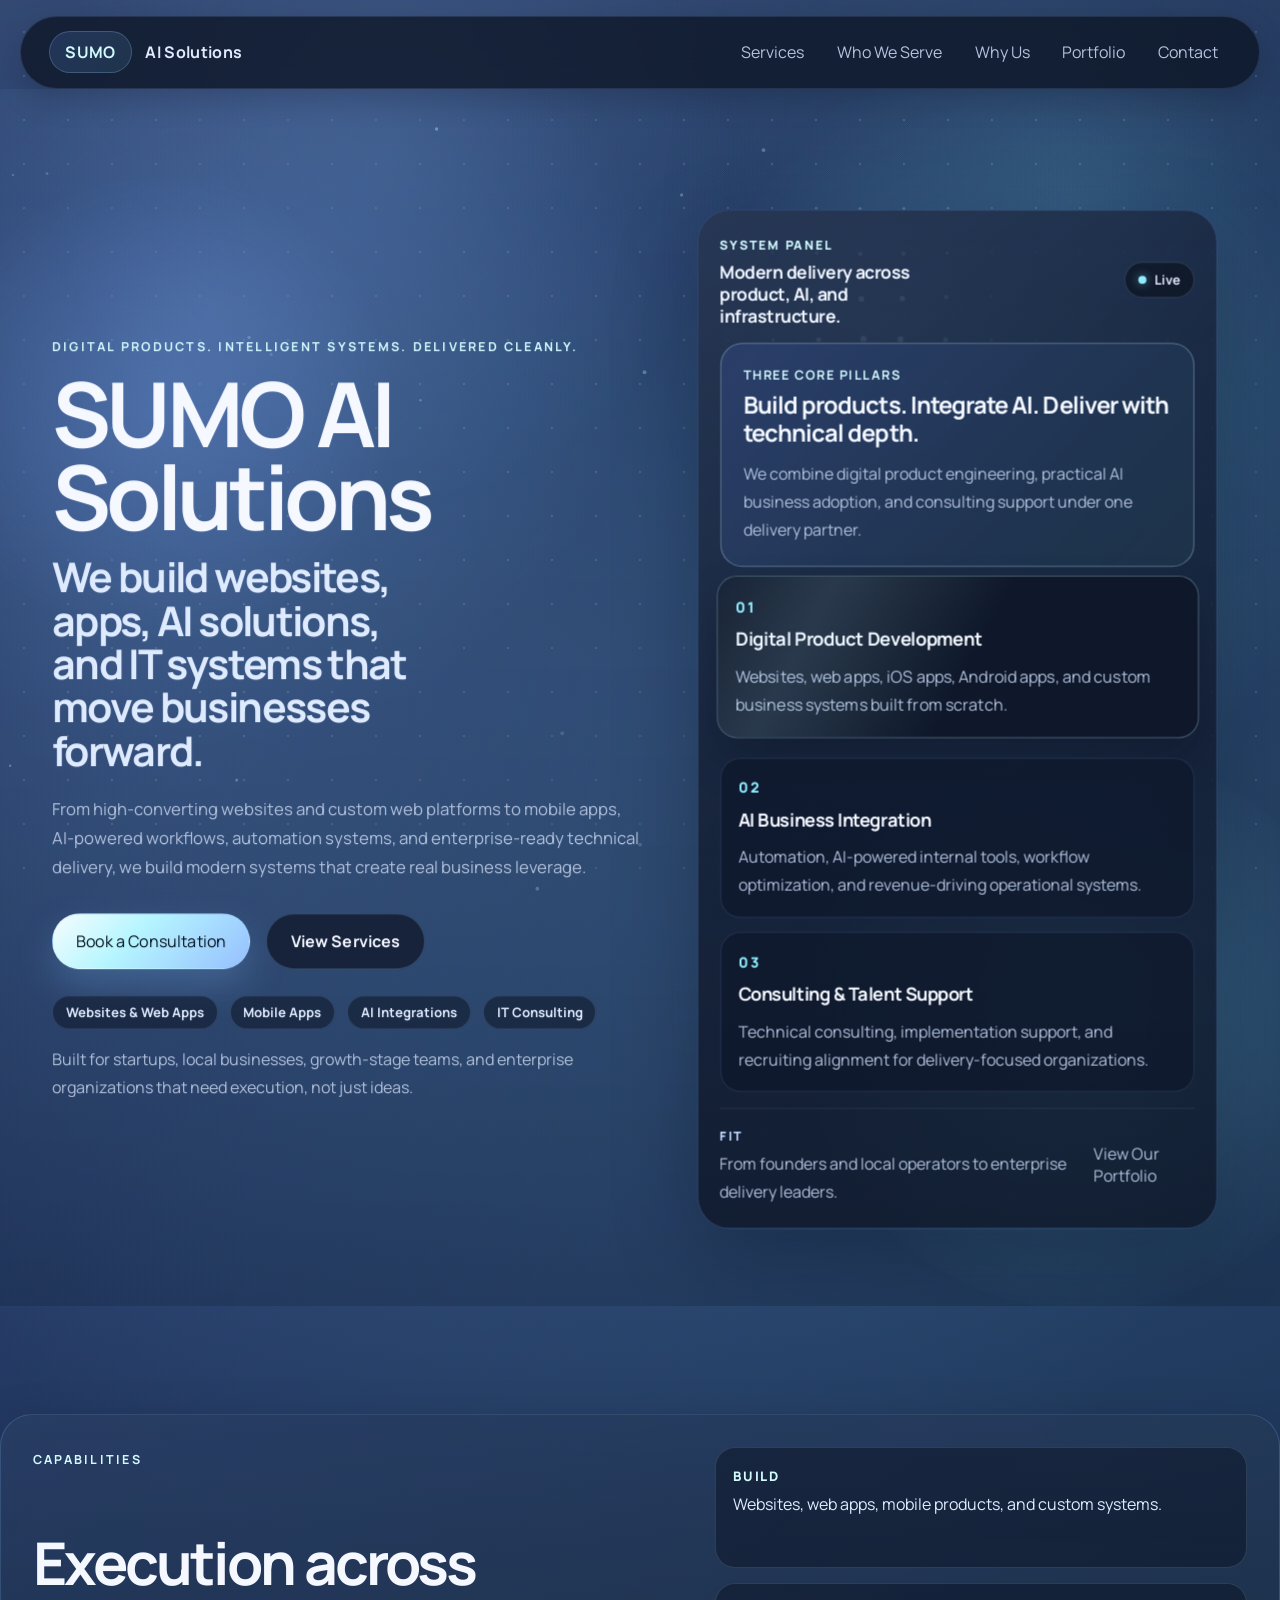
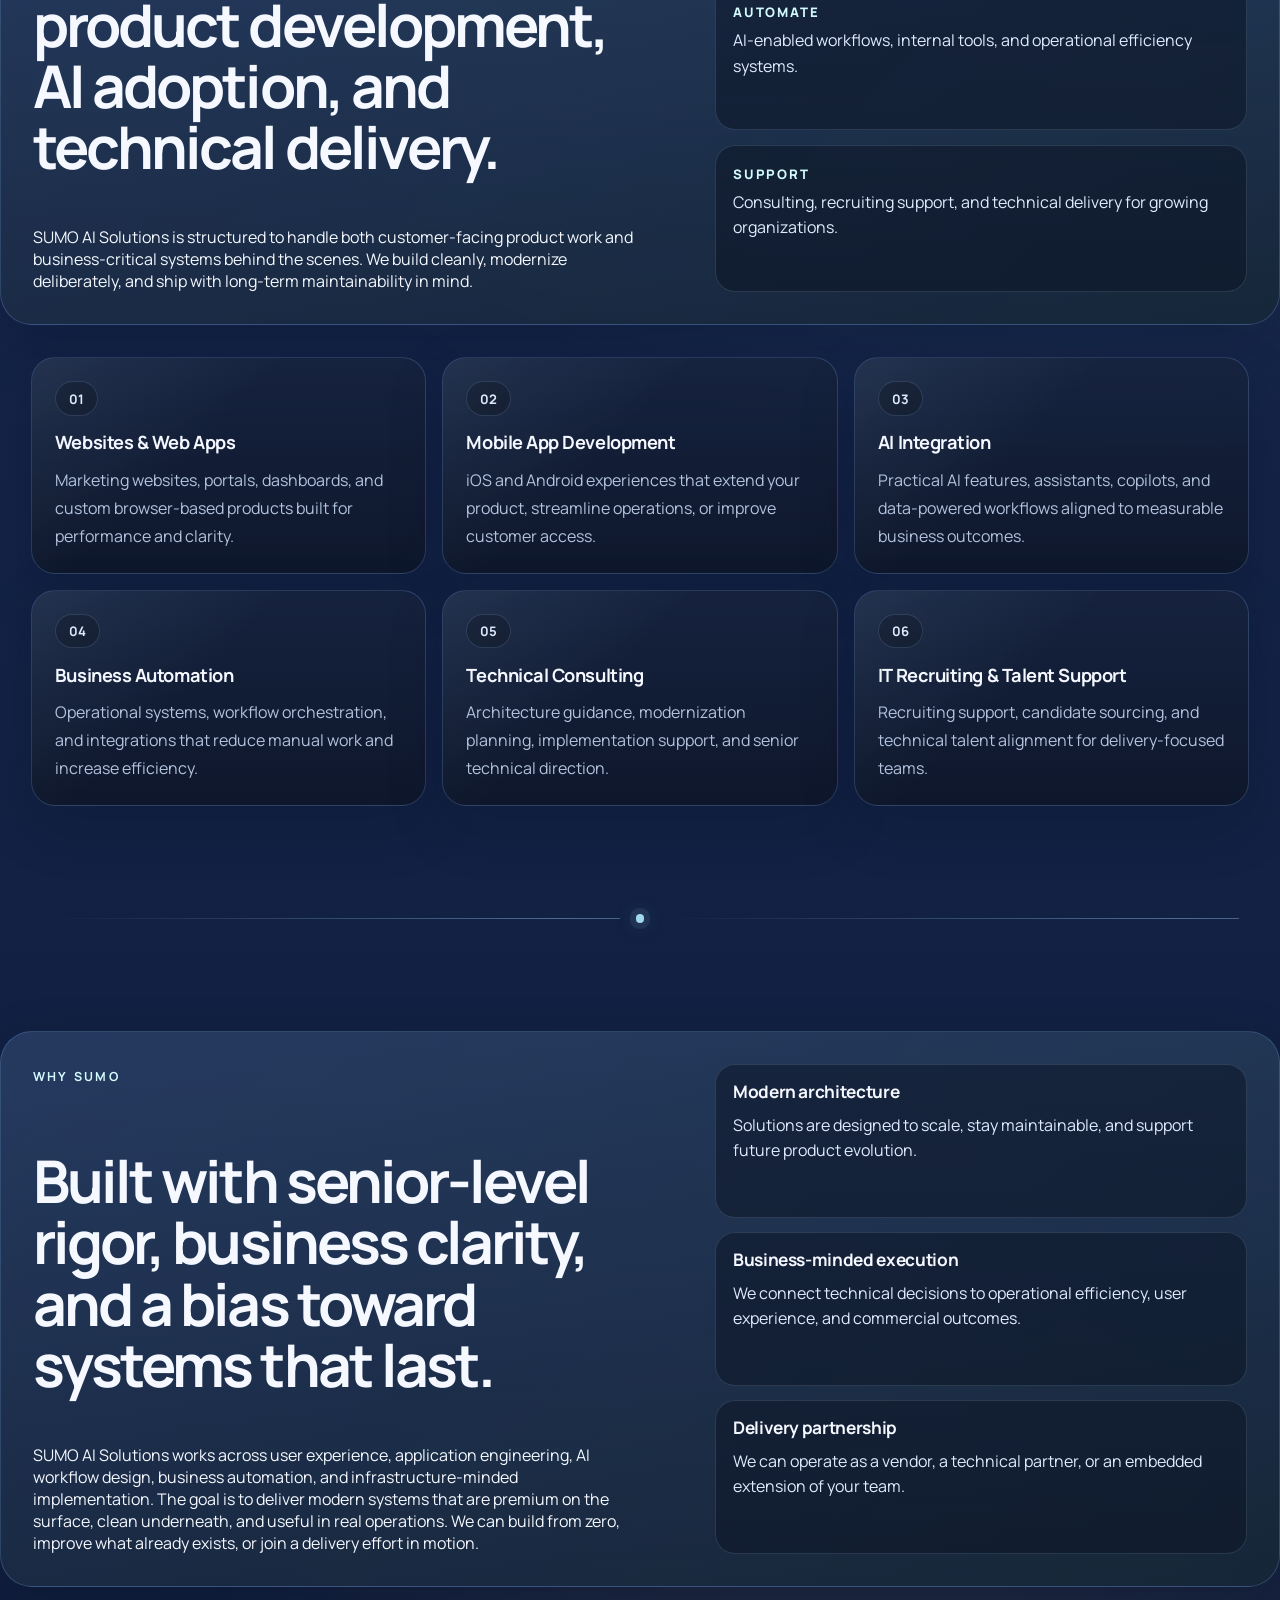
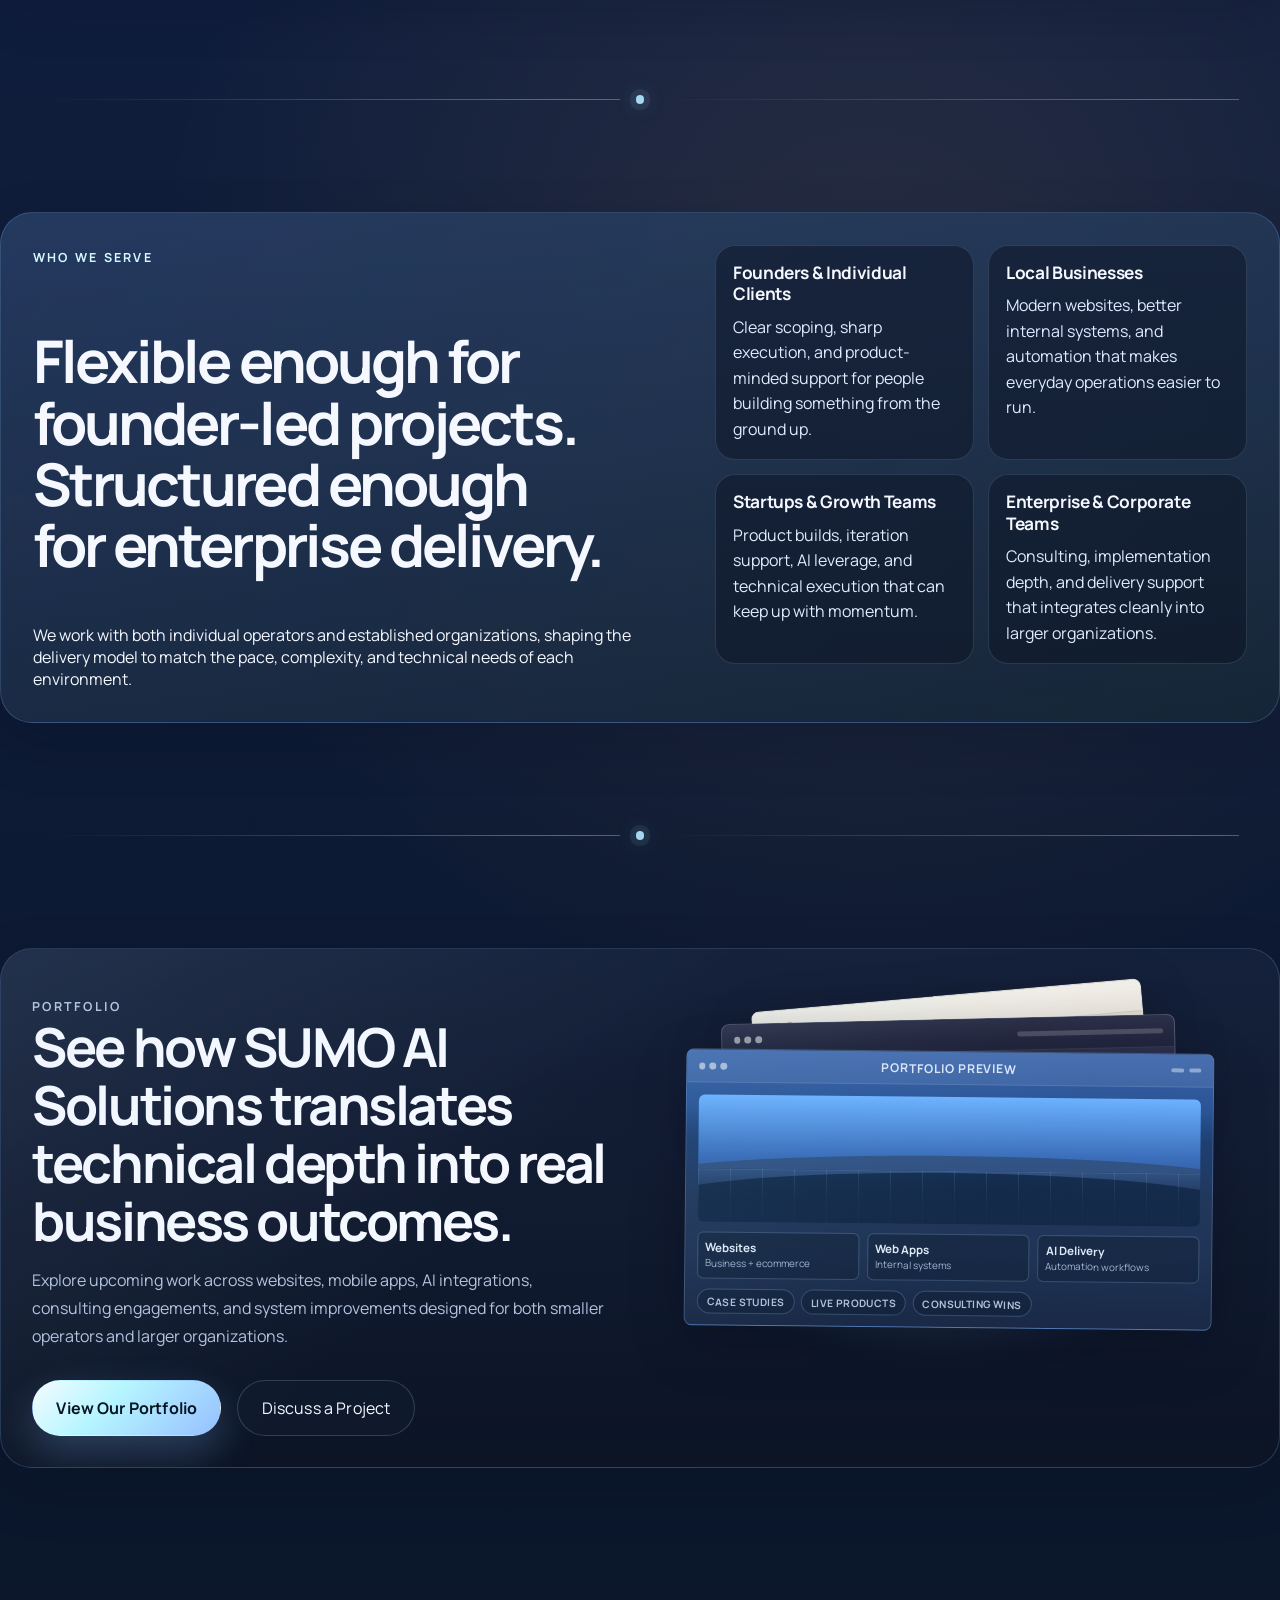
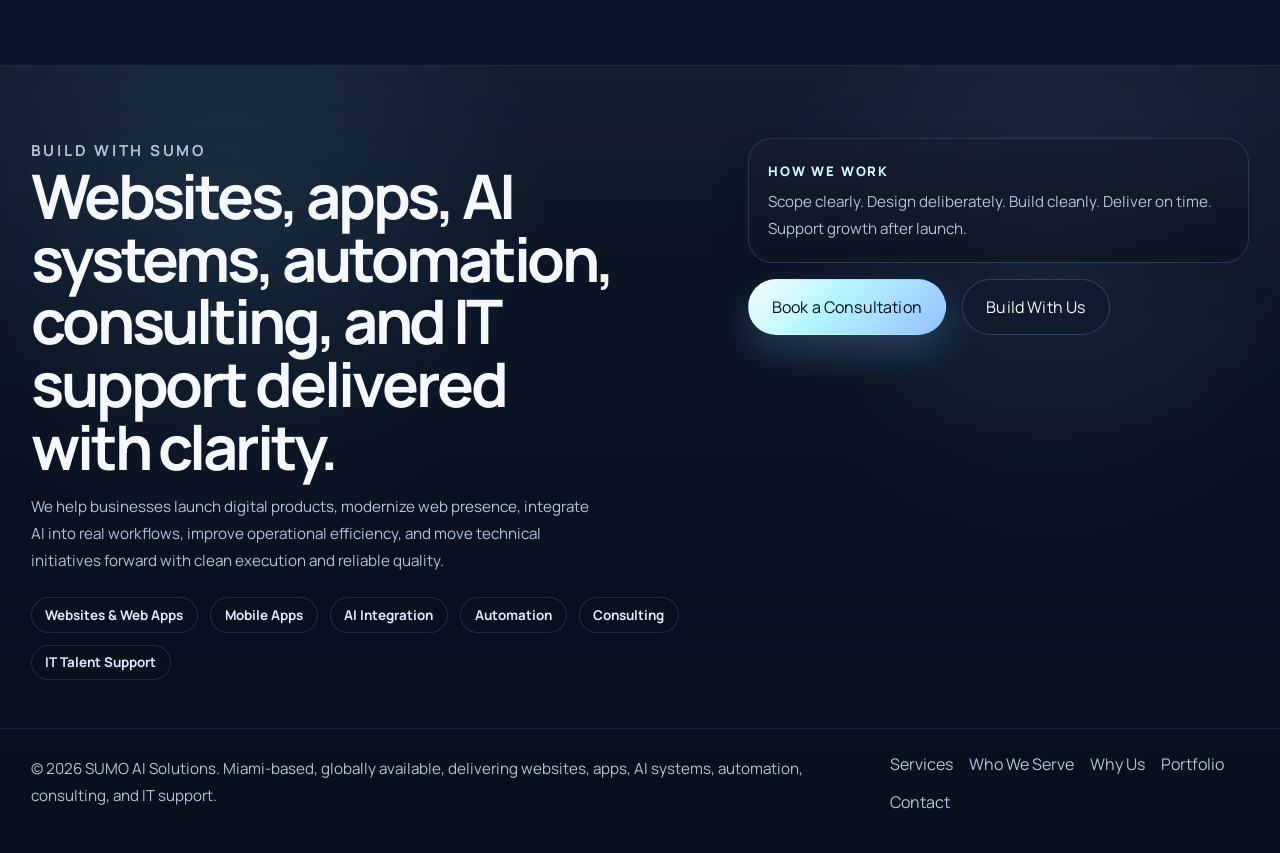
==== commit 81d72ff3: "style changes and backend fixes" ====
--- a/index.html
+++ b/index.html
@@ -422,32 +422,75 @@
           </p>
         </div>
 
-        <div class="portfolio-preview-stack" aria-hidden="true">
-          <div class="portfolio-preview-frame frame-back">
-            <div class="preview-topbar">
-              <span></span>
-              <span></span>
-              <span></span>
-            </div>
-            <div class="preview-fill preview-fill-cyan"></div>
-          </div>
-          <div class="portfolio-preview-frame frame-mid">
-            <div class="preview-topbar">
-              <span></span>
-              <span></span>
-              <span></span>
-            </div>
-            <div class="preview-fill preview-fill-indigo"></div>
-          </div>
-          <div class="portfolio-preview-frame frame-front">
-            <div class="preview-topbar">
-              <span></span>
-              <span></span>
-              <span></span>
-            </div>
-            <div class="preview-fill preview-fill-sunset"></div>
-          </div>
-        </div>
+        <a class="portfolio-showcase" href="portfolio/" aria-label="Open the SUMO AI Solutions portfolio page">
+          <span class="portfolio-showcase-glow" aria-hidden="true"></span>
+
+          <span class="portfolio-window portfolio-window-back" aria-hidden="true">
+            <span class="portfolio-window-head portfolio-window-head-light">
+              <span class="portfolio-window-dots">
+                <span></span>
+                <span></span>
+                <span></span>
+              </span>
+            </span>
+          </span>
+
+          <span class="portfolio-window portfolio-window-mid" aria-hidden="true">
+            <span class="portfolio-window-head portfolio-window-head-dark">
+              <span class="portfolio-window-dots">
+                <span></span>
+                <span></span>
+                <span></span>
+              </span>
+              <span class="portfolio-window-slimbar"></span>
+            </span>
+          </span>
+
+          <span class="portfolio-window portfolio-window-main">
+            <span class="portfolio-window-head portfolio-window-head-main">
+              <span class="portfolio-window-dots">
+                <span></span>
+                <span></span>
+                <span></span>
+              </span>
+              <span class="portfolio-window-title">Portfolio Preview</span>
+              <span class="portfolio-window-actions">
+                <span></span>
+                <span></span>
+              </span>
+            </span>
+
+            <span class="portfolio-window-body">
+              <span class="portfolio-scene-panel">
+                <span class="portfolio-scene-horizon"></span>
+                <span class="portfolio-scene-mountain mountain-back"></span>
+                <span class="portfolio-scene-mountain mountain-front"></span>
+                <span class="portfolio-scene-grid"></span>
+              </span>
+
+              <span class="portfolio-metric-grid">
+                <span class="portfolio-metric-tile">
+                  <strong>Websites</strong>
+                  <span>Business + ecommerce</span>
+                </span>
+                <span class="portfolio-metric-tile">
+                  <strong>Web Apps</strong>
+                  <span>Internal systems</span>
+                </span>
+                <span class="portfolio-metric-tile">
+                  <strong>AI Delivery</strong>
+                  <span>Automation workflows</span>
+                </span>
+              </span>
+
+              <span class="portfolio-pill-row">
+                <span>Case Studies</span>
+                <span>Live Products</span>
+                <span>Consulting Wins</span>
+              </span>
+            </span>
+          </span>
+        </a>
 
         <div class="portfolio-actions">
           <a class="button button-primary" href="portfolio/">View Our Portfolio</a>
--- a/style.css
+++ b/style.css
@@ -963,8 +963,9 @@
 
 .portfolio-card {
   display: grid;
-  grid-template-columns: minmax(0, 1fr) minmax(280px, 360px);
+  grid-template-columns: minmax(0, 1fr) minmax(420px, 540px);
   align-items: center;
+  gap: clamp(0.9rem, 1.8vw, 1.8rem);
 }
 
 .portfolio-actions,
@@ -978,49 +979,259 @@
   margin-top: 0.4rem;
 }
 
-.portfolio-preview-stack {
+.portfolio-showcase {
   position: relative;
-  height: 18rem;
-  perspective: 1200px;
-}
-
-.portfolio-preview-frame {
+  display: block;
+  justify-self: start;
+  margin-left: -1.45rem;
+  width: min(100%, 33rem);
+  height: 22.6rem;
+  color: inherit;
+  text-decoration: none;
+  isolation: isolate;
+}
+
+.portfolio-showcase:focus-visible {
+  outline: 2px solid rgba(180, 231, 255, 0.85);
+  outline-offset: 8px;
+  border-radius: 16px;
+}
+
+.portfolio-showcase-glow {
   position: absolute;
-  inset: auto 0 0 0;
+  inset: auto 8% 5% 8%;
+  height: 52%;
+  z-index: -1;
+  border-radius: 50%;
+  background:
+    radial-gradient(circle at 30% 45%, rgba(129, 221, 255, 0.22), transparent 58%),
+    radial-gradient(circle at 70% 50%, rgba(144, 167, 255, 0.2), transparent 58%);
+  filter: blur(24px);
+}
+
+.portfolio-window {
+  position: absolute;
+  left: 50%;
+  overflow: hidden;
+  border: 1px solid rgba(206, 231, 255, 0.22);
+  border-radius: 8px;
+  box-shadow: 0 18px 52px rgba(3, 8, 20, 0.26);
+  transition: transform 340ms var(--ease-out), box-shadow 340ms var(--ease-out);
+}
+
+.portfolio-window::after {
+  content: "";
+  position: absolute;
+  inset: 0;
+  background:
+    linear-gradient(180deg, rgba(255, 255, 255, 0.04), transparent 24%, transparent 74%, rgba(8, 14, 28, 0.18)),
+    linear-gradient(135deg, rgba(140, 221, 255, 0.06), transparent 56%);
+  pointer-events: none;
+}
+
+.portfolio-window-back {
+  top: 0.65rem;
+  width: 74%;
+  height: 5.2rem;
+  background: linear-gradient(180deg, #ece8df 0%, #dad2c5 100%);
+  transform: translateX(-50%) rotate(-5deg);
+}
+
+.portfolio-window-mid {
+  top: 2.15rem;
+  width: 86%;
+  height: 6.4rem;
+  background: linear-gradient(180deg, #2f3351 0%, #242944 100%);
+  transform: translateX(-50%) rotate(-1.3deg);
+}
+
+.portfolio-window-main {
+  top: 4.15rem;
   width: 100%;
-  border-radius: 28px;
-  border: 1px solid rgba(199, 232, 255, 0.28);
+  height: 17.3rem;
+  background: linear-gradient(180deg, #315ca6 0%, #295393 21%, #1e3f71 32%, #21375b 54%, #1d2f4f 100%);
+  transform: translateX(-50%) rotate(0.6deg);
+}
+
+.portfolio-showcase:hover .portfolio-window-back {
+  transform: translateX(-50%) translateY(-0.55rem) rotate(-6deg);
+}
+
+.portfolio-showcase:hover .portfolio-window-mid {
+  transform: translateX(-50%) translateY(-0.38rem) rotate(-1.9deg);
+}
+
+.portfolio-showcase:hover .portfolio-window-main {
+  transform: translateX(-50%) translateY(-0.24rem) rotate(0.95deg);
+  box-shadow: 0 24px 68px rgba(3, 8, 20, 0.32);
+}
+
+.portfolio-window-head {
+  display: flex;
+  align-items: center;
+  gap: 0.42rem;
+  min-height: 2rem;
+  padding: 0.48rem 0.72rem;
+  border-bottom: 1px solid rgba(255, 255, 255, 0.1);
+}
+
+.portfolio-window-head-light {
+  background: rgba(255, 255, 255, 0.3);
+  border-bottom-color: rgba(90, 88, 83, 0.18);
+}
+
+.portfolio-window-head-dark {
+  justify-content: space-between;
+  background: rgba(11, 14, 28, 0.3);
+}
+
+.portfolio-window-head-main {
+  justify-content: space-between;
+  background: rgba(255, 255, 255, 0.08);
+}
+
+.portfolio-window-dots {
+  display: inline-flex;
+  align-items: center;
+  gap: 0.26rem;
+}
+
+.portfolio-window-dots span {
+  width: 0.42rem;
+  height: 0.42rem;
+  border-radius: 50%;
+  background: rgba(255, 255, 255, 0.55);
+}
+
+.portfolio-window-head-light .portfolio-window-dots span {
+  background: rgba(88, 84, 77, 0.38);
+}
+
+.portfolio-window-slimbar {
+  width: 34%;
+  height: 0.32rem;
+  border-radius: 999px;
+  background: rgba(255, 255, 255, 0.18);
+}
+
+.portfolio-window-title {
+  color: rgba(227, 236, 255, 0.94);
+  font-size: 0.76rem;
+  font-weight: 700;
+  letter-spacing: 0.08em;
+  text-transform: uppercase;
+}
+
+.portfolio-window-actions {
+  display: inline-flex;
+  align-items: center;
+  gap: 0.32rem;
+}
+
+.portfolio-window-actions span {
+  width: 0.8rem;
+  height: 0.26rem;
+  border-radius: 999px;
+  background: rgba(228, 239, 255, 0.46);
+}
+
+.portfolio-window-body {
+  display: grid;
+  grid-template-rows: minmax(0, 1fr) auto auto;
+  gap: 0.62rem;
+  padding: 0.74rem;
+  min-height: calc(100% - 2rem);
+}
+
+.portfolio-scene-panel {
+  position: relative;
   overflow: hidden;
-  box-shadow: 0 22px 64px rgba(5, 12, 28, 0.22);
-  transition: transform 320ms var(--ease-out), box-shadow 320ms var(--ease-out);
-}
-
-.frame-back {
-  height: 12rem;
-  transform: translate3d(-1.2rem, -2.2rem, 0) rotate(-6deg);
-}
-
-.frame-mid {
-  height: 13rem;
-  transform: translate3d(0.2rem, -1rem, 0) rotate(-2.5deg);
-}
-
-.frame-front {
-  height: 14rem;
-  transform: translate3d(1rem, 1rem, 0) rotate(4deg);
-}
-
-.portfolio-card:hover .frame-back {
-  transform: translate3d(-2rem, -3rem, 0) rotate(-8deg);
-}
-
-.portfolio-card:hover .frame-mid {
-  transform: translate3d(0, -1.8rem, 0) rotate(-3deg);
-}
-
-.portfolio-card:hover .frame-front {
-  transform: translate3d(1.6rem, 0.4rem, 0) rotate(6deg);
-  box-shadow: 0 30px 86px rgba(6, 14, 32, 0.28);
+  border-radius: 6px;
+  background: linear-gradient(180deg, #6bb1ff 0%, #3a6cb8 48%, #203a62 100%);
+}
+
+.portfolio-scene-horizon {
+  position: absolute;
+  inset: 58% 0 auto;
+  height: 1px;
+  background: rgba(224, 240, 255, 0.5);
+}
+
+.portfolio-scene-mountain {
+  position: absolute;
+  left: -8%;
+  right: -8%;
+  border-radius: 50% 50% 0 0;
+}
+
+.mountain-back {
+  bottom: 20%;
+  height: 34%;
+  background: rgba(48, 78, 122, 0.8);
+}
+
+.mountain-front {
+  bottom: -6%;
+  height: 46%;
+  background: linear-gradient(180deg, rgba(19, 45, 79, 0.95), rgba(17, 36, 63, 1));
+}
+
+.portfolio-scene-grid {
+  position: absolute;
+  inset: auto 0 0;
+  height: 42%;
+  background:
+    linear-gradient(180deg, rgba(20, 42, 74, 0), rgba(20, 42, 74, 0.86) 66%),
+    repeating-linear-gradient(90deg, rgba(194, 223, 255, 0.12) 0 1px, transparent 1px 32px);
+}
+
+.portfolio-metric-grid {
+  display: grid;
+  grid-template-columns: repeat(3, minmax(0, 1fr));
+  gap: 0.5rem;
+}
+
+.portfolio-metric-tile {
+  display: grid;
+  gap: 0.12rem;
+  padding: 0.52rem 0.45rem;
+  border: 1px solid rgba(169, 211, 255, 0.24);
+  border-radius: 6px;
+  background: rgba(15, 30, 52, 0.44);
+}
+
+.portfolio-metric-tile strong {
+  color: rgba(233, 243, 255, 0.95);
+  font-size: 0.72rem;
+  font-weight: 700;
+  line-height: 1.2;
+}
+
+.portfolio-metric-tile span {
+  color: rgba(194, 217, 246, 0.82);
+  font-size: 0.62rem;
+  line-height: 1.3;
+}
+
+.portfolio-pill-row {
+  display: flex;
+  flex-wrap: wrap;
+  gap: 0.4rem;
+}
+
+.portfolio-pill-row span {
+  display: inline-flex;
+  align-items: center;
+  min-height: 1.58rem;
+  padding: 0.26rem 0.56rem;
+  border-radius: 999px;
+  border: 1px solid rgba(175, 219, 255, 0.26);
+  background: rgba(16, 34, 61, 0.56);
+  color: rgba(214, 234, 255, 0.92);
+  font-size: 0.64rem;
+  font-weight: 700;
+  letter-spacing: 0.04em;
+  text-transform: uppercase;
 }
 
 .preview-topbar,
@@ -1042,7 +1253,44 @@
 
 .preview-fill,
 .showcase-card-fill {
+  position: relative;
+  overflow: hidden;
   height: calc(100% - 2.2rem);
+}
+
+.preview-fill::after {
+  content: "";
+  position: absolute;
+  inset: 0;
+  background:
+    linear-gradient(180deg, rgba(255, 255, 255, 0.06), transparent 28%, transparent 72%, rgba(5, 12, 28, 0.22)),
+    linear-gradient(135deg, rgba(126, 215, 255, 0.14), transparent 56%);
+  pointer-events: none;
+}
+
+.preview-topbar strong,
+.showcase-browser-top strong,
+.live-preview-topbar strong,
+.project-preview-topbar strong {
+  margin-left: 0.45rem;
+  color: var(--muted-strong);
+  font-size: 0.78rem;
+  font-weight: 700;
+  letter-spacing: 0.04em;
+  overflow: hidden;
+  text-overflow: ellipsis;
+  white-space: nowrap;
+}
+
+.preview-fill img,
+.showcase-card-fill img,
+.live-preview-poster,
+.project-preview-poster {
+  width: 100%;
+  height: 100%;
+  object-fit: cover;
+  object-position: top center;
+  display: block;
 }
 
 .preview-fill-cyan,
@@ -1243,6 +1491,71 @@
   overflow: hidden;
 }
 
+.portfolio-preview-modal {
+  position: fixed;
+  inset: 0;
+  z-index: 72;
+}
+
+.portfolio-preview-modal[hidden] {
+  display: none;
+}
+
+.portfolio-preview-overlay {
+  position: absolute;
+  inset: 0;
+  background: rgba(4, 8, 16, 0.72);
+  backdrop-filter: blur(8px);
+  -webkit-backdrop-filter: blur(8px);
+}
+
+.portfolio-preview-dialog {
+  position: relative;
+  z-index: 1;
+  width: min(calc(100vw - 28px), 1240px);
+  max-height: min(92vh, 980px);
+  margin: min(4vh, 30px) auto;
+  padding: 1.35rem;
+  border-radius: 24px;
+  display: grid;
+  gap: 0.95rem;
+}
+
+.portfolio-preview-head h2 {
+  margin: 0;
+  font-size: clamp(1.7rem, 3.5vw, 2.5rem);
+  line-height: 1.08;
+  letter-spacing: -0.04em;
+}
+
+.portfolio-preview-head p {
+  margin: 0.7rem 0 0;
+  color: var(--muted);
+}
+
+.portfolio-preview-actions {
+  display: flex;
+  flex-wrap: wrap;
+  gap: 0.75rem;
+}
+
+.portfolio-preview-frame-wrap {
+  position: relative;
+  width: 100%;
+  height: min(72vh, 860px);
+  border-radius: 18px;
+  overflow: hidden;
+  border: 1px solid rgba(205, 236, 255, 0.22);
+  background: rgba(9, 15, 28, 0.88);
+}
+
+.portfolio-preview-frame-wrap iframe {
+  width: 100%;
+  height: 100%;
+  border: 0;
+  background: #fff;
+}
+
 .portfolio-gallery-head {
   max-width: 860px;
   margin-inline: auto;
@@ -1267,6 +1580,94 @@
   grid-template-columns: repeat(3, minmax(0, 1fr));
   gap: 1.15rem;
   margin-top: 2.25rem;
+}
+
+.portfolio-gallery-simple {
+  padding-top: clamp(138px, 15vh, 182px);
+}
+
+.portfolio-gallery-simple .portfolio-grid {
+  margin-top: 0;
+}
+
+.portfolio-reference-section {
+  padding-top: clamp(24px, 4vw, 54px);
+}
+
+.portfolio-reference-head {
+  display: flex;
+  align-items: center;
+  justify-content: space-between;
+  gap: 1rem;
+  max-width: 980px;
+}
+
+.portfolio-reference-head .text-link {
+  margin-top: 0;
+}
+
+.portfolio-reference-grid {
+  display: grid;
+  grid-template-columns: repeat(3, minmax(0, 1fr));
+  gap: 1rem;
+  margin-top: 1.45rem;
+}
+
+.portfolio-reference-card {
+  padding: 1.25rem;
+  border-radius: 24px;
+  background:
+    linear-gradient(180deg, rgba(24, 36, 60, 0.92), rgba(10, 16, 31, 0.84)),
+    linear-gradient(140deg, rgba(255, 255, 255, 0.06), transparent 45%);
+}
+
+.portfolio-reference-preview {
+  margin-bottom: 1rem;
+}
+
+.portfolio-reference-crop {
+  height: 12rem;
+}
+
+.portfolio-reference-crop iframe {
+  transform: translateX(-50%) scale(0.205);
+}
+
+.portfolio-reference-poster {
+  position: absolute;
+  inset: 0;
+  display: block;
+}
+
+.portfolio-reference-poster-one {
+  background:
+    radial-gradient(circle at 80% 20%, rgba(180, 232, 255, 0.36), transparent 28%),
+    linear-gradient(180deg, #1f3867 0%, #243f72 46%, #111c32 100%);
+}
+
+.portfolio-reference-poster-two {
+  background:
+    radial-gradient(circle at 24% 22%, rgba(255, 210, 180, 0.26), transparent 28%),
+    linear-gradient(180deg, #4d2e3a 0%, #2d213b 48%, #12182e 100%);
+}
+
+.portfolio-reference-poster-three {
+  background:
+    radial-gradient(circle at 72% 18%, rgba(211, 226, 255, 0.24), transparent 32%),
+    linear-gradient(180deg, #2f3f63 0%, #273652 42%, #131d2d 100%);
+}
+
+.portfolio-reference-card h3 {
+  margin: 0.85rem 0 0.7rem;
+  font-size: 1.22rem;
+  line-height: 1.2;
+  letter-spacing: -0.02em;
+}
+
+.portfolio-reference-card p {
+  margin: 0;
+  color: var(--muted);
+  line-height: 1.66;
 }
 
 .portfolio-template-card {
@@ -1286,6 +1687,195 @@
   transform: translateY(-8px);
   border-color: rgba(205, 236, 255, 0.3);
   box-shadow: 0 28px 82px rgba(5, 12, 28, 0.26);
+}
+
+.live-portfolio-card {
+  display: flex;
+  flex-direction: column;
+  justify-content: space-between;
+}
+
+.live-preview-link {
+  display: block;
+  width: 100%;
+  border: 0;
+  padding: 0;
+  text-align: inherit;
+  cursor: pointer;
+  background: transparent;
+  color: inherit;
+  text-decoration: none;
+}
+
+.live-preview-link:focus-visible {
+  outline: 2px solid rgba(182, 236, 255, 0.6);
+  outline-offset: 6px;
+  border-radius: 14px;
+}
+
+.live-preview-shell {
+  margin-bottom: 1.35rem;
+}
+
+.live-preview-browser,
+.project-preview-browser {
+  position: relative;
+  overflow: hidden;
+  border-radius: 24px;
+  border: 1px solid rgba(205, 236, 255, 0.22);
+  background:
+    linear-gradient(180deg, rgba(18, 28, 49, 0.96), rgba(10, 17, 31, 0.92)),
+    linear-gradient(145deg, rgba(255, 255, 255, 0.05), transparent 46%);
+  box-shadow: 0 20px 56px rgba(4, 10, 24, 0.22);
+}
+
+.live-preview-topbar,
+.project-preview-topbar {
+  display: flex;
+  align-items: center;
+  gap: 0.38rem;
+  min-height: 3rem;
+  padding: 0.8rem 0.95rem;
+  border-bottom: 1px solid rgba(205, 236, 255, 0.1);
+  background: rgba(255, 255, 255, 0.08);
+}
+
+.live-preview-topbar span,
+.project-preview-topbar span {
+  width: 0.56rem;
+  height: 0.56rem;
+  border-radius: 50%;
+  background: rgba(255, 255, 255, 0.56);
+}
+
+.live-preview-crop {
+  position: relative;
+  height: 14.2rem;
+  overflow: hidden;
+  background: rgba(11, 18, 32, 0.9);
+}
+
+.showcase-card-fill {
+  position: relative;
+  overflow: hidden;
+}
+
+.live-preview-poster,
+.project-preview-poster {
+  position: absolute;
+  inset: 0;
+}
+
+.live-preview-crop iframe {
+  position: absolute;
+  top: 0;
+  left: 50%;
+  width: 1440px;
+  height: 1160px;
+  border: 0;
+  transform: translateX(-50%) scale(0.225);
+  transform-origin: top center;
+  pointer-events: none;
+  filter: saturate(0.98) contrast(1.02);
+  opacity: 0;
+  transition: opacity 320ms var(--ease-out), transform 280ms var(--ease-out);
+}
+
+.live-preview-crop iframe.is-loaded,
+.project-preview-frame iframe.is-loaded {
+  opacity: 1;
+}
+
+.live-preview-overlay {
+  position: absolute;
+  inset: auto 0 0 0;
+  display: flex;
+  align-items: flex-end;
+  justify-content: flex-start;
+  padding: 1rem;
+  min-height: 34%;
+  background: linear-gradient(180deg, rgba(6, 11, 22, 0), rgba(6, 11, 22, 0.8));
+  pointer-events: none;
+}
+
+.live-preview-overlay span {
+  display: inline-flex;
+  align-items: center;
+  min-height: 2rem;
+  padding: 0.42rem 0.78rem;
+  border-radius: 999px;
+  border: 1px solid rgba(183, 235, 255, 0.2);
+  background: rgba(13, 22, 40, 0.74);
+  color: var(--muted-strong);
+  font-size: 0.78rem;
+  font-weight: 700;
+  letter-spacing: 0.03em;
+}
+
+.live-portfolio-card:hover .live-preview-browser {
+  border-color: rgba(205, 236, 255, 0.32);
+  box-shadow: 0 26px 74px rgba(4, 10, 24, 0.26);
+}
+
+.live-portfolio-card:hover .live-preview-crop iframe {
+  transform: translateX(-50%) scale(0.232);
+}
+
+.portfolio-project-shell {
+  display: grid;
+  gap: 1.5rem;
+}
+
+.project-preview-shell {
+  padding: 1.4rem;
+  border-radius: var(--radius-xl);
+}
+
+.project-preview-copy {
+  max-width: 74ch;
+}
+
+.project-preview-copy h2 {
+  margin: 0;
+  font-size: clamp(2rem, 4vw, 3rem);
+  line-height: 1.06;
+  letter-spacing: -0.045em;
+}
+
+.project-preview-copy p {
+  margin: 0.95rem 0 0;
+  color: var(--muted);
+  line-height: 1.75;
+}
+
+.project-preview-browser {
+  margin-top: 1.25rem;
+}
+
+.project-preview-frame {
+  position: relative;
+  height: min(80vh, 1100px);
+  min-height: 720px;
+  background: rgba(11, 18, 32, 0.9);
+  overflow: hidden;
+}
+
+.project-preview-frame iframe {
+  position: relative;
+  z-index: 1;
+  width: 100%;
+  height: 100%;
+  border: 0;
+  background: #fff;
+  opacity: 0;
+  transition: opacity 320ms var(--ease-out);
+}
+
+.project-preview-note {
+  margin-top: 0.9rem;
+  color: var(--muted);
+  font-size: 0.92rem;
+  line-height: 1.7;
 }
 
 .template-stack {
@@ -1345,6 +1935,19 @@
   margin: 0;
   color: var(--muted);
   line-height: 1.7;
+}
+
+.portfolio-card-actions {
+  display: flex;
+  flex-wrap: wrap;
+  gap: 0.65rem;
+  margin-top: 1.05rem;
+}
+
+.button-compact {
+  min-height: 2.25rem;
+  padding: 0.42rem 0.82rem;
+  font-size: 0.82rem;
 }
 
 .template-azure {
@@ -1742,6 +2345,7 @@
 
   .services-grid,
   .portfolio-grid,
+  .portfolio-reference-grid,
   .audience-grid,
   .about-points {
     grid-template-columns: repeat(2, minmax(0, 1fr));
@@ -1751,8 +2355,15 @@
     grid-template-columns: repeat(2, minmax(0, 1fr));
   }
 
-  .portfolio-preview-stack {
-    width: min(100%, 24rem);
+  .portfolio-showcase {
+    justify-self: start;
+    margin-left: 0;
+    width: min(100%, 28.4rem);
+    height: 22.8rem;
+  }
+
+  .project-preview-frame {
+    min-height: 640px;
   }
 }
 
@@ -1828,9 +2439,15 @@
 
   .services-grid,
   .portfolio-grid,
+  .portfolio-reference-grid,
   .audience-grid,
   .about-points {
     grid-template-columns: 1fr;
+  }
+
+  .portfolio-reference-head {
+    flex-direction: column;
+    align-items: flex-start;
   }
 
   .audience-metrics {
@@ -1841,6 +2458,50 @@
     width: min(68vw, 26rem);
     height: min(36vw, 12rem);
     right: 1rem;
+  }
+
+  .live-preview-crop {
+    height: 13.2rem;
+  }
+
+  .live-preview-crop iframe {
+    transform: translateX(-50%) scale(0.195);
+  }
+
+  .project-preview-frame {
+    min-height: 560px;
+    height: min(72vh, 880px);
+  }
+
+  .portfolio-preview-dialog {
+    width: min(calc(100vw - 20px), 1240px);
+    max-height: min(94vh, 980px);
+    margin: 10px auto;
+    padding: 1rem;
+  }
+
+  .portfolio-preview-frame-wrap {
+    height: min(66vh, 700px);
+  }
+
+  .portfolio-showcase {
+    justify-self: stretch;
+    margin-left: 0;
+    width: min(100%, 29.4rem);
+    height: 21.8rem;
+  }
+
+  .portfolio-window-main {
+    top: 3.9rem;
+    height: 16.9rem;
+  }
+
+  .portfolio-metric-grid {
+    grid-template-columns: repeat(2, minmax(0, 1fr));
+  }
+
+  .portfolio-metric-tile:last-child {
+    grid-column: 1 / -1;
   }
 
   .consultation-dialog {
@@ -1952,6 +2613,38 @@
     padding: 1.15rem;
   }
 
+  .live-preview-crop {
+    height: 12.4rem;
+  }
+
+  .live-preview-crop iframe {
+    transform: translateX(-50%) scale(0.168);
+  }
+
+  .project-preview-shell {
+    padding: 1.15rem;
+  }
+
+  .project-preview-frame {
+    min-height: 480px;
+    height: min(68vh, 760px);
+  }
+
+  .portfolio-preview-dialog {
+    padding: 0.85rem;
+    border-radius: 18px;
+    gap: 0.7rem;
+  }
+
+  .portfolio-preview-head h2 {
+    font-size: clamp(1.35rem, 7vw, 1.9rem);
+  }
+
+  .portfolio-preview-frame-wrap {
+    height: min(62vh, 620px);
+    border-radius: 12px;
+  }
+
   .button {
     width: 100%;
   }
@@ -1964,8 +2657,84 @@
     width: 88%;
   }
 
-  .portfolio-preview-stack {
-    height: 15rem;
+  .portfolio-showcase {
+    margin-left: 0;
+    width: 100%;
+    height: 19.6rem;
+  }
+
+  .portfolio-showcase-glow {
+    inset: auto 6% 6% 6%;
+    height: 48%;
+    filter: blur(18px);
+  }
+
+  .portfolio-window-back {
+    width: 78%;
+    height: 4.2rem;
+    top: 0.45rem;
+  }
+
+  .portfolio-window-mid {
+    width: 88%;
+    height: 5.2rem;
+    top: 1.58rem;
+  }
+
+  .portfolio-window-main {
+    top: 3rem;
+    height: 15.7rem;
+  }
+
+  .portfolio-window-head {
+    min-height: 1.72rem;
+    padding: 0.38rem 0.56rem;
+  }
+
+  .portfolio-window-title {
+    font-size: 0.64rem;
+  }
+
+  .portfolio-window-actions span {
+    width: 0.64rem;
+    height: 0.22rem;
+  }
+
+  .portfolio-window-body {
+    padding: 0.5rem;
+    gap: 0.42rem;
+  }
+
+  .portfolio-scene-panel {
+    border-radius: 5px;
+  }
+
+  .portfolio-metric-grid {
+    grid-template-columns: 1fr;
+    gap: 0.34rem;
+  }
+
+  .portfolio-metric-tile {
+    padding: 0.4rem 0.38rem;
+    border-radius: 5px;
+  }
+
+  .portfolio-metric-tile strong {
+    font-size: 0.65rem;
+  }
+
+  .portfolio-metric-tile span {
+    font-size: 0.56rem;
+  }
+
+  .portfolio-pill-row {
+    gap: 0.28rem;
+  }
+
+  .portfolio-pill-row span {
+    min-height: 1.38rem;
+    padding: 0.2rem 0.46rem;
+    font-size: 0.54rem;
   }
 
   .consultation-actions {
--- a/style.css
+++ b/style.css
@@ -963,8 +963,9 @@
 
 .portfolio-card {
   display: grid;
-  grid-template-columns: minmax(0, 1fr) minmax(280px, 360px);
+  grid-template-columns: minmax(0, 1fr) minmax(420px, 540px);
   align-items: center;
+  gap: clamp(0.9rem, 1.8vw, 1.8rem);
 }
 
 .portfolio-actions,
@@ -978,49 +979,259 @@
   margin-top: 0.4rem;
 }
 
-.portfolio-preview-stack {
+.portfolio-showcase {
   position: relative;
-  height: 18rem;
-  perspective: 1200px;
-}
-
-.portfolio-preview-frame {
+  display: block;
+  justify-self: start;
+  margin-left: -1.45rem;
+  width: min(100%, 33rem);
+  height: 22.6rem;
+  color: inherit;
+  text-decoration: none;
+  isolation: isolate;
+}
+
+.portfolio-showcase:focus-visible {
+  outline: 2px solid rgba(180, 231, 255, 0.85);
+  outline-offset: 8px;
+  border-radius: 16px;
+}
+
+.portfolio-showcase-glow {
   position: absolute;
-  inset: auto 0 0 0;
+  inset: auto 8% 5% 8%;
+  height: 52%;
+  z-index: -1;
+  border-radius: 50%;
+  background:
+    radial-gradient(circle at 30% 45%, rgba(129, 221, 255, 0.22), transparent 58%),
+    radial-gradient(circle at 70% 50%, rgba(144, 167, 255, 0.2), transparent 58%);
+  filter: blur(24px);
+}
+
+.portfolio-window {
+  position: absolute;
+  left: 50%;
+  overflow: hidden;
+  border: 1px solid rgba(206, 231, 255, 0.22);
+  border-radius: 8px;
+  box-shadow: 0 18px 52px rgba(3, 8, 20, 0.26);
+  transition: transform 340ms var(--ease-out), box-shadow 340ms var(--ease-out);
+}
+
+.portfolio-window::after {
+  content: "";
+  position: absolute;
+  inset: 0;
+  background:
+    linear-gradient(180deg, rgba(255, 255, 255, 0.04), transparent 24%, transparent 74%, rgba(8, 14, 28, 0.18)),
+    linear-gradient(135deg, rgba(140, 221, 255, 0.06), transparent 56%);
+  pointer-events: none;
+}
+
+.portfolio-window-back {
+  top: 0.65rem;
+  width: 74%;
+  height: 5.2rem;
+  background: linear-gradient(180deg, #ece8df 0%, #dad2c5 100%);
+  transform: translateX(-50%) rotate(-5deg);
+}
+
+.portfolio-window-mid {
+  top: 2.15rem;
+  width: 86%;
+  height: 6.4rem;
+  background: linear-gradient(180deg, #2f3351 0%, #242944 100%);
+  transform: translateX(-50%) rotate(-1.3deg);
+}
+
+.portfolio-window-main {
+  top: 4.15rem;
   width: 100%;
-  border-radius: 28px;
-  border: 1px solid rgba(199, 232, 255, 0.28);
+  height: 17.3rem;
+  background: linear-gradient(180deg, #315ca6 0%, #295393 21%, #1e3f71 32%, #21375b 54%, #1d2f4f 100%);
+  transform: translateX(-50%) rotate(0.6deg);
+}
+
+.portfolio-showcase:hover .portfolio-window-back {
+  transform: translateX(-50%) translateY(-0.55rem) rotate(-6deg);
+}
+
+.portfolio-showcase:hover .portfolio-window-mid {
+  transform: translateX(-50%) translateY(-0.38rem) rotate(-1.9deg);
+}
+
+.portfolio-showcase:hover .portfolio-window-main {
+  transform: translateX(-50%) translateY(-0.24rem) rotate(0.95deg);
+  box-shadow: 0 24px 68px rgba(3, 8, 20, 0.32);
+}
+
+.portfolio-window-head {
+  display: flex;
+  align-items: center;
+  gap: 0.42rem;
+  min-height: 2rem;
+  padding: 0.48rem 0.72rem;
+  border-bottom: 1px solid rgba(255, 255, 255, 0.1);
+}
+
+.portfolio-window-head-light {
+  background: rgba(255, 255, 255, 0.3);
+  border-bottom-color: rgba(90, 88, 83, 0.18);
+}
+
+.portfolio-window-head-dark {
+  justify-content: space-between;
+  background: rgba(11, 14, 28, 0.3);
+}
+
+.portfolio-window-head-main {
+  justify-content: space-between;
+  background: rgba(255, 255, 255, 0.08);
+}
+
+.portfolio-window-dots {
+  display: inline-flex;
+  align-items: center;
+  gap: 0.26rem;
+}
+
+.portfolio-window-dots span {
+  width: 0.42rem;
+  height: 0.42rem;
+  border-radius: 50%;
+  background: rgba(255, 255, 255, 0.55);
+}
+
+.portfolio-window-head-light .portfolio-window-dots span {
+  background: rgba(88, 84, 77, 0.38);
+}
+
+.portfolio-window-slimbar {
+  width: 34%;
+  height: 0.32rem;
+  border-radius: 999px;
+  background: rgba(255, 255, 255, 0.18);
+}
+
+.portfolio-window-title {
+  color: rgba(227, 236, 255, 0.94);
+  font-size: 0.76rem;
+  font-weight: 700;
+  letter-spacing: 0.08em;
+  text-transform: uppercase;
+}
+
+.portfolio-window-actions {
+  display: inline-flex;
+  align-items: center;
+  gap: 0.32rem;
+}
+
+.portfolio-window-actions span {
+  width: 0.8rem;
+  height: 0.26rem;
+  border-radius: 999px;
+  background: rgba(228, 239, 255, 0.46);
+}
+
+.portfolio-window-body {
+  display: grid;
+  grid-template-rows: minmax(0, 1fr) auto auto;
+  gap: 0.62rem;
+  padding: 0.74rem;
+  min-height: calc(100% - 2rem);
+}
+
+.portfolio-scene-panel {
+  position: relative;
   overflow: hidden;
-  box-shadow: 0 22px 64px rgba(5, 12, 28, 0.22);
-  transition: transform 320ms var(--ease-out), box-shadow 320ms var(--ease-out);
-}
-
-.frame-back {
-  height: 12rem;
-  transform: translate3d(-1.2rem, -2.2rem, 0) rotate(-6deg);
-}
-
-.frame-mid {
-  height: 13rem;
-  transform: translate3d(0.2rem, -1rem, 0) rotate(-2.5deg);
-}
-
-.frame-front {
-  height: 14rem;
-  transform: translate3d(1rem, 1rem, 0) rotate(4deg);
-}
-
-.portfolio-card:hover .frame-back {
-  transform: translate3d(-2rem, -3rem, 0) rotate(-8deg);
-}
-
-.portfolio-card:hover .frame-mid {
-  transform: translate3d(0, -1.8rem, 0) rotate(-3deg);
-}
-
-.portfolio-card:hover .frame-front {
-  transform: translate3d(1.6rem, 0.4rem, 0) rotate(6deg);
-  box-shadow: 0 30px 86px rgba(6, 14, 32, 0.28);
+  border-radius: 6px;
+  background: linear-gradient(180deg, #6bb1ff 0%, #3a6cb8 48%, #203a62 100%);
+}
+
+.portfolio-scene-horizon {
+  position: absolute;
+  inset: 58% 0 auto;
+  height: 1px;
+  background: rgba(224, 240, 255, 0.5);
+}
+
+.portfolio-scene-mountain {
+  position: absolute;
+  left: -8%;
+  right: -8%;
+  border-radius: 50% 50% 0 0;
+}
+
+.mountain-back {
+  bottom: 20%;
+  height: 34%;
+  background: rgba(48, 78, 122, 0.8);
+}
+
+.mountain-front {
+  bottom: -6%;
+  height: 46%;
+  background: linear-gradient(180deg, rgba(19, 45, 79, 0.95), rgba(17, 36, 63, 1));
+}
+
+.portfolio-scene-grid {
+  position: absolute;
+  inset: auto 0 0;
+  height: 42%;
+  background:
+    linear-gradient(180deg, rgba(20, 42, 74, 0), rgba(20, 42, 74, 0.86) 66%),
+    repeating-linear-gradient(90deg, rgba(194, 223, 255, 0.12) 0 1px, transparent 1px 32px);
+}
+
+.portfolio-metric-grid {
+  display: grid;
+  grid-template-columns: repeat(3, minmax(0, 1fr));
+  gap: 0.5rem;
+}
+
+.portfolio-metric-tile {
+  display: grid;
+  gap: 0.12rem;
+  padding: 0.52rem 0.45rem;
+  border: 1px solid rgba(169, 211, 255, 0.24);
+  border-radius: 6px;
+  background: rgba(15, 30, 52, 0.44);
+}
+
+.portfolio-metric-tile strong {
+  color: rgba(233, 243, 255, 0.95);
+  font-size: 0.72rem;
+  font-weight: 700;
+  line-height: 1.2;
+}
+
+.portfolio-metric-tile span {
+  color: rgba(194, 217, 246, 0.82);
+  font-size: 0.62rem;
+  line-height: 1.3;
+}
+
+.portfolio-pill-row {
+  display: flex;
+  flex-wrap: wrap;
+  gap: 0.4rem;
+}
+
+.portfolio-pill-row span {
+  display: inline-flex;
+  align-items: center;
+  min-height: 1.58rem;
+  padding: 0.26rem 0.56rem;
+  border-radius: 999px;
+  border: 1px solid rgba(175, 219, 255, 0.26);
+  background: rgba(16, 34, 61, 0.56);
+  color: rgba(214, 234, 255, 0.92);
+  font-size: 0.64rem;
+  font-weight: 700;
+  letter-spacing: 0.04em;
+  text-transform: uppercase;
 }
 
 .preview-topbar,
@@ -1042,7 +1253,44 @@
 
 .preview-fill,
 .showcase-card-fill {
+  position: relative;
+  overflow: hidden;
   height: calc(100% - 2.2rem);
+}
+
+.preview-fill::after {
+  content: "";
+  position: absolute;
+  inset: 0;
+  background:
+    linear-gradient(180deg, rgba(255, 255, 255, 0.06), transparent 28%, transparent 72%, rgba(5, 12, 28, 0.22)),
+    linear-gradient(135deg, rgba(126, 215, 255, 0.14), transparent 56%);
+  pointer-events: none;
+}
+
+.preview-topbar strong,
+.showcase-browser-top strong,
+.live-preview-topbar strong,
+.project-preview-topbar strong {
+  margin-left: 0.45rem;
+  color: var(--muted-strong);
+  font-size: 0.78rem;
+  font-weight: 700;
+  letter-spacing: 0.04em;
+  overflow: hidden;
+  text-overflow: ellipsis;
+  white-space: nowrap;
+}
+
+.preview-fill img,
+.showcase-card-fill img,
+.live-preview-poster,
+.project-preview-poster {
+  width: 100%;
+  height: 100%;
+  object-fit: cover;
+  object-position: top center;
+  display: block;
 }
 
 .preview-fill-cyan,
@@ -1243,6 +1491,71 @@
   overflow: hidden;
 }
 
+.portfolio-preview-modal {
+  position: fixed;
+  inset: 0;
+  z-index: 72;
+}
+
+.portfolio-preview-modal[hidden] {
+  display: none;
+}
+
+.portfolio-preview-overlay {
+  position: absolute;
+  inset: 0;
+  background: rgba(4, 8, 16, 0.72);
+  backdrop-filter: blur(8px);
+  -webkit-backdrop-filter: blur(8px);
+}
+
+.portfolio-preview-dialog {
+  position: relative;
+  z-index: 1;
+  width: min(calc(100vw - 28px), 1240px);
+  max-height: min(92vh, 980px);
+  margin: min(4vh, 30px) auto;
+  padding: 1.35rem;
+  border-radius: 24px;
+  display: grid;
+  gap: 0.95rem;
+}
+
+.portfolio-preview-head h2 {
+  margin: 0;
+  font-size: clamp(1.7rem, 3.5vw, 2.5rem);
+  line-height: 1.08;
+  letter-spacing: -0.04em;
+}
+
+.portfolio-preview-head p {
+  margin: 0.7rem 0 0;
+  color: var(--muted);
+}
+
+.portfolio-preview-actions {
+  display: flex;
+  flex-wrap: wrap;
+  gap: 0.75rem;
+}
+
+.portfolio-preview-frame-wrap {
+  position: relative;
+  width: 100%;
+  height: min(72vh, 860px);
+  border-radius: 18px;
+  overflow: hidden;
+  border: 1px solid rgba(205, 236, 255, 0.22);
+  background: rgba(9, 15, 28, 0.88);
+}
+
+.portfolio-preview-frame-wrap iframe {
+  width: 100%;
+  height: 100%;
+  border: 0;
+  background: #fff;
+}
+
 .portfolio-gallery-head {
   max-width: 860px;
   margin-inline: auto;
@@ -1267,6 +1580,94 @@
   grid-template-columns: repeat(3, minmax(0, 1fr));
   gap: 1.15rem;
   margin-top: 2.25rem;
+}
+
+.portfolio-gallery-simple {
+  padding-top: clamp(138px, 15vh, 182px);
+}
+
+.portfolio-gallery-simple .portfolio-grid {
+  margin-top: 0;
+}
+
+.portfolio-reference-section {
+  padding-top: clamp(24px, 4vw, 54px);
+}
+
+.portfolio-reference-head {
+  display: flex;
+  align-items: center;
+  justify-content: space-between;
+  gap: 1rem;
+  max-width: 980px;
+}
+
+.portfolio-reference-head .text-link {
+  margin-top: 0;
+}
+
+.portfolio-reference-grid {
+  display: grid;
+  grid-template-columns: repeat(3, minmax(0, 1fr));
+  gap: 1rem;
+  margin-top: 1.45rem;
+}
+
+.portfolio-reference-card {
+  padding: 1.25rem;
+  border-radius: 24px;
+  background:
+    linear-gradient(180deg, rgba(24, 36, 60, 0.92), rgba(10, 16, 31, 0.84)),
+    linear-gradient(140deg, rgba(255, 255, 255, 0.06), transparent 45%);
+}
+
+.portfolio-reference-preview {
+  margin-bottom: 1rem;
+}
+
+.portfolio-reference-crop {
+  height: 12rem;
+}
+
+.portfolio-reference-crop iframe {
+  transform: translateX(-50%) scale(0.205);
+}
+
+.portfolio-reference-poster {
+  position: absolute;
+  inset: 0;
+  display: block;
+}
+
+.portfolio-reference-poster-one {
+  background:
+    radial-gradient(circle at 80% 20%, rgba(180, 232, 255, 0.36), transparent 28%),
+    linear-gradient(180deg, #1f3867 0%, #243f72 46%, #111c32 100%);
+}
+
+.portfolio-reference-poster-two {
+  background:
+    radial-gradient(circle at 24% 22%, rgba(255, 210, 180, 0.26), transparent 28%),
+    linear-gradient(180deg, #4d2e3a 0%, #2d213b 48%, #12182e 100%);
+}
+
+.portfolio-reference-poster-three {
+  background:
+    radial-gradient(circle at 72% 18%, rgba(211, 226, 255, 0.24), transparent 32%),
+    linear-gradient(180deg, #2f3f63 0%, #273652 42%, #131d2d 100%);
+}
+
+.portfolio-reference-card h3 {
+  margin: 0.85rem 0 0.7rem;
+  font-size: 1.22rem;
+  line-height: 1.2;
+  letter-spacing: -0.02em;
+}
+
+.portfolio-reference-card p {
+  margin: 0;
+  color: var(--muted);
+  line-height: 1.66;
 }
 
 .portfolio-template-card {
@@ -1286,6 +1687,195 @@
   transform: translateY(-8px);
   border-color: rgba(205, 236, 255, 0.3);
   box-shadow: 0 28px 82px rgba(5, 12, 28, 0.26);
+}
+
+.live-portfolio-card {
+  display: flex;
+  flex-direction: column;
+  justify-content: space-between;
+}
+
+.live-preview-link {
+  display: block;
+  width: 100%;
+  border: 0;
+  padding: 0;
+  text-align: inherit;
+  cursor: pointer;
+  background: transparent;
+  color: inherit;
+  text-decoration: none;
+}
+
+.live-preview-link:focus-visible {
+  outline: 2px solid rgba(182, 236, 255, 0.6);
+  outline-offset: 6px;
+  border-radius: 14px;
+}
+
+.live-preview-shell {
+  margin-bottom: 1.35rem;
+}
+
+.live-preview-browser,
+.project-preview-browser {
+  position: relative;
+  overflow: hidden;
+  border-radius: 24px;
+  border: 1px solid rgba(205, 236, 255, 0.22);
+  background:
+    linear-gradient(180deg, rgba(18, 28, 49, 0.96), rgba(10, 17, 31, 0.92)),
+    linear-gradient(145deg, rgba(255, 255, 255, 0.05), transparent 46%);
+  box-shadow: 0 20px 56px rgba(4, 10, 24, 0.22);
+}
+
+.live-preview-topbar,
+.project-preview-topbar {
+  display: flex;
+  align-items: center;
+  gap: 0.38rem;
+  min-height: 3rem;
+  padding: 0.8rem 0.95rem;
+  border-bottom: 1px solid rgba(205, 236, 255, 0.1);
+  background: rgba(255, 255, 255, 0.08);
+}
+
+.live-preview-topbar span,
+.project-preview-topbar span {
+  width: 0.56rem;
+  height: 0.56rem;
+  border-radius: 50%;
+  background: rgba(255, 255, 255, 0.56);
+}
+
+.live-preview-crop {
+  position: relative;
+  height: 14.2rem;
+  overflow: hidden;
+  background: rgba(11, 18, 32, 0.9);
+}
+
+.showcase-card-fill {
+  position: relative;
+  overflow: hidden;
+}
+
+.live-preview-poster,
+.project-preview-poster {
+  position: absolute;
+  inset: 0;
+}
+
+.live-preview-crop iframe {
+  position: absolute;
+  top: 0;
+  left: 50%;
+  width: 1440px;
+  height: 1160px;
+  border: 0;
+  transform: translateX(-50%) scale(0.225);
+  transform-origin: top center;
+  pointer-events: none;
+  filter: saturate(0.98) contrast(1.02);
+  opacity: 0;
+  transition: opacity 320ms var(--ease-out), transform 280ms var(--ease-out);
+}
+
+.live-preview-crop iframe.is-loaded,
+.project-preview-frame iframe.is-loaded {
+  opacity: 1;
+}
+
+.live-preview-overlay {
+  position: absolute;
+  inset: auto 0 0 0;
+  display: flex;
+  align-items: flex-end;
+  justify-content: flex-start;
+  padding: 1rem;
+  min-height: 34%;
+  background: linear-gradient(180deg, rgba(6, 11, 22, 0), rgba(6, 11, 22, 0.8));
+  pointer-events: none;
+}
+
+.live-preview-overlay span {
+  display: inline-flex;
+  align-items: center;
+  min-height: 2rem;
+  padding: 0.42rem 0.78rem;
+  border-radius: 999px;
+  border: 1px solid rgba(183, 235, 255, 0.2);
+  background: rgba(13, 22, 40, 0.74);
+  color: var(--muted-strong);
+  font-size: 0.78rem;
+  font-weight: 700;
+  letter-spacing: 0.03em;
+}
+
+.live-portfolio-card:hover .live-preview-browser {
+  border-color: rgba(205, 236, 255, 0.32);
+  box-shadow: 0 26px 74px rgba(4, 10, 24, 0.26);
+}
+
+.live-portfolio-card:hover .live-preview-crop iframe {
+  transform: translateX(-50%) scale(0.232);
+}
+
+.portfolio-project-shell {
+  display: grid;
+  gap: 1.5rem;
+}
+
+.project-preview-shell {
+  padding: 1.4rem;
+  border-radius: var(--radius-xl);
+}
+
+.project-preview-copy {
+  max-width: 74ch;
+}
+
+.project-preview-copy h2 {
+  margin: 0;
+  font-size: clamp(2rem, 4vw, 3rem);
+  line-height: 1.06;
+  letter-spacing: -0.045em;
+}
+
+.project-preview-copy p {
+  margin: 0.95rem 0 0;
+  color: var(--muted);
+  line-height: 1.75;
+}
+
+.project-preview-browser {
+  margin-top: 1.25rem;
+}
+
+.project-preview-frame {
+  position: relative;
+  height: min(80vh, 1100px);
+  min-height: 720px;
+  background: rgba(11, 18, 32, 0.9);
+  overflow: hidden;
+}
+
+.project-preview-frame iframe {
+  position: relative;
+  z-index: 1;
+  width: 100%;
+  height: 100%;
+  border: 0;
+  background: #fff;
+  opacity: 0;
+  transition: opacity 320ms var(--ease-out);
+}
+
+.project-preview-note {
+  margin-top: 0.9rem;
+  color: var(--muted);
+  font-size: 0.92rem;
+  line-height: 1.7;
 }
 
 .template-stack {
@@ -1345,6 +1935,19 @@
   margin: 0;
   color: var(--muted);
   line-height: 1.7;
+}
+
+.portfolio-card-actions {
+  display: flex;
+  flex-wrap: wrap;
+  gap: 0.65rem;
+  margin-top: 1.05rem;
+}
+
+.button-compact {
+  min-height: 2.25rem;
+  padding: 0.42rem 0.82rem;
+  font-size: 0.82rem;
 }
 
 .template-azure {
@@ -1742,6 +2345,7 @@
 
   .services-grid,
   .portfolio-grid,
+  .portfolio-reference-grid,
   .audience-grid,
   .about-points {
     grid-template-columns: repeat(2, minmax(0, 1fr));
@@ -1751,8 +2355,15 @@
     grid-template-columns: repeat(2, minmax(0, 1fr));
   }
 
-  .portfolio-preview-stack {
-    width: min(100%, 24rem);
+  .portfolio-showcase {
+    justify-self: start;
+    margin-left: 0;
+    width: min(100%, 28.4rem);
+    height: 22.8rem;
+  }
+
+  .project-preview-frame {
+    min-height: 640px;
   }
 }
 
@@ -1828,9 +2439,15 @@
 
   .services-grid,
   .portfolio-grid,
+  .portfolio-reference-grid,
   .audience-grid,
   .about-points {
     grid-template-columns: 1fr;
+  }
+
+  .portfolio-reference-head {
+    flex-direction: column;
+    align-items: flex-start;
   }
 
   .audience-metrics {
@@ -1841,6 +2458,50 @@
     width: min(68vw, 26rem);
     height: min(36vw, 12rem);
     right: 1rem;
+  }
+
+  .live-preview-crop {
+    height: 13.2rem;
+  }
+
+  .live-preview-crop iframe {
+    transform: translateX(-50%) scale(0.195);
+  }
+
+  .project-preview-frame {
+    min-height: 560px;
+    height: min(72vh, 880px);
+  }
+
+  .portfolio-preview-dialog {
+    width: min(calc(100vw - 20px), 1240px);
+    max-height: min(94vh, 980px);
+    margin: 10px auto;
+    padding: 1rem;
+  }
+
+  .portfolio-preview-frame-wrap {
+    height: min(66vh, 700px);
+  }
+
+  .portfolio-showcase {
+    justify-self: stretch;
+    margin-left: 0;
+    width: min(100%, 29.4rem);
+    height: 21.8rem;
+  }
+
+  .portfolio-window-main {
+    top: 3.9rem;
+    height: 16.9rem;
+  }
+
+  .portfolio-metric-grid {
+    grid-template-columns: repeat(2, minmax(0, 1fr));
+  }
+
+  .portfolio-metric-tile:last-child {
+    grid-column: 1 / -1;
   }
 
   .consultation-dialog {
@@ -1952,6 +2613,38 @@
     padding: 1.15rem;
   }
 
+  .live-preview-crop {
+    height: 12.4rem;
+  }
+
+  .live-preview-crop iframe {
+    transform: translateX(-50%) scale(0.168);
+  }
+
+  .project-preview-shell {
+    padding: 1.15rem;
+  }
+
+  .project-preview-frame {
+    min-height: 480px;
+    height: min(68vh, 760px);
+  }
+
+  .portfolio-preview-dialog {
+    padding: 0.85rem;
+    border-radius: 18px;
+    gap: 0.7rem;
+  }
+
+  .portfolio-preview-head h2 {
+    font-size: clamp(1.35rem, 7vw, 1.9rem);
+  }
+
+  .portfolio-preview-frame-wrap {
+    height: min(62vh, 620px);
+    border-radius: 12px;
+  }
+
   .button {
     width: 100%;
   }
@@ -1964,8 +2657,84 @@
     width: 88%;
   }
 
-  .portfolio-preview-stack {
-    height: 15rem;
+  .portfolio-showcase {
+    margin-left: 0;
+    width: 100%;
+    height: 19.6rem;
+  }
+
+  .portfolio-showcase-glow {
+    inset: auto 6% 6% 6%;
+    height: 48%;
+    filter: blur(18px);
+  }
+
+  .portfolio-window-back {
+    width: 78%;
+    height: 4.2rem;
+    top: 0.45rem;
+  }
+
+  .portfolio-window-mid {
+    width: 88%;
+    height: 5.2rem;
+    top: 1.58rem;
+  }
+
+  .portfolio-window-main {
+    top: 3rem;
+    height: 15.7rem;
+  }
+
+  .portfolio-window-head {
+    min-height: 1.72rem;
+    padding: 0.38rem 0.56rem;
+  }
+
+  .portfolio-window-title {
+    font-size: 0.64rem;
+  }
+
+  .portfolio-window-actions span {
+    width: 0.64rem;
+    height: 0.22rem;
+  }
+
+  .portfolio-window-body {
+    padding: 0.5rem;
+    gap: 0.42rem;
+  }
+
+  .portfolio-scene-panel {
+    border-radius: 5px;
+  }
+
+  .portfolio-metric-grid {
+    grid-template-columns: 1fr;
+    gap: 0.34rem;
+  }
+
+  .portfolio-metric-tile {
+    padding: 0.4rem 0.38rem;
+    border-radius: 5px;
+  }
+
+  .portfolio-metric-tile strong {
+    font-size: 0.65rem;
+  }
+
+  .portfolio-metric-tile span {
+    font-size: 0.56rem;
+  }
+
+  .portfolio-pill-row {
+    gap: 0.28rem;
+  }
+
+  .portfolio-pill-row span {
+    min-height: 1.38rem;
+    padding: 0.2rem 0.46rem;
+    font-size: 0.54rem;
   }
 
   .consultation-actions {
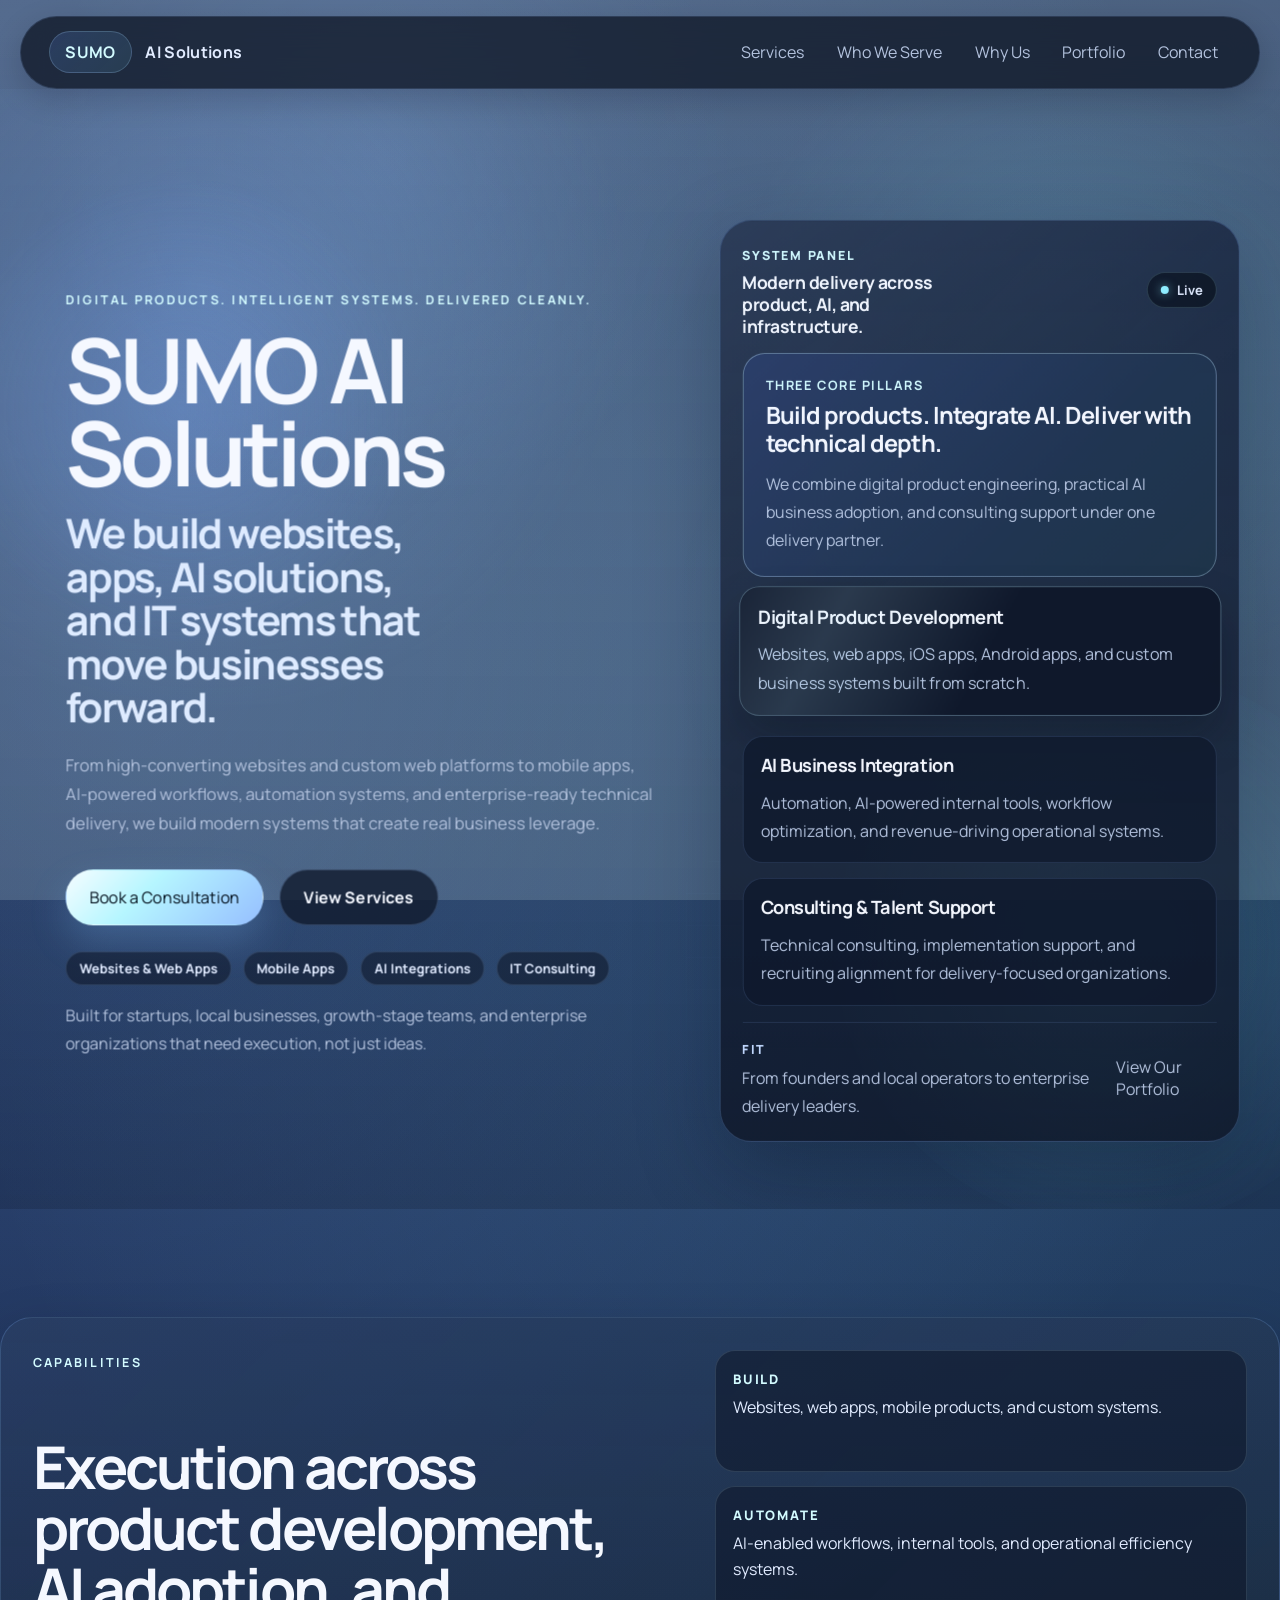
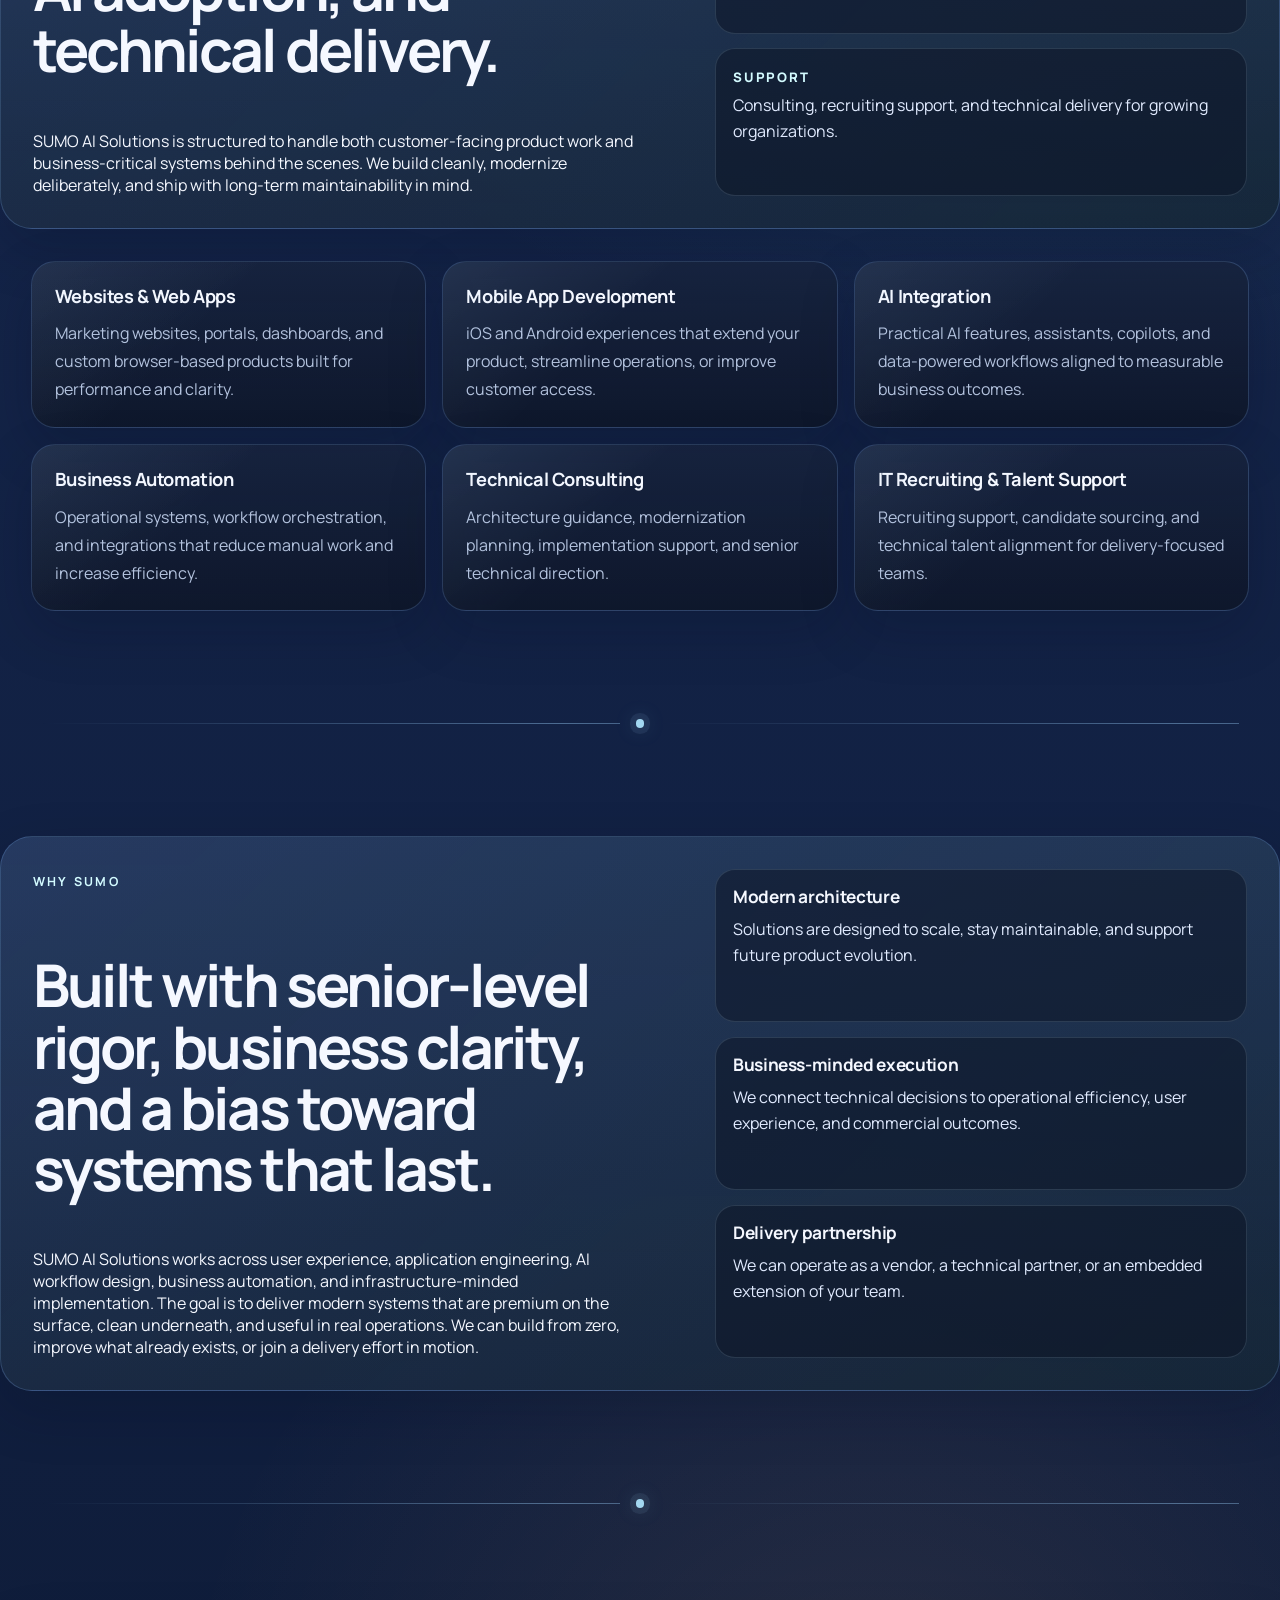
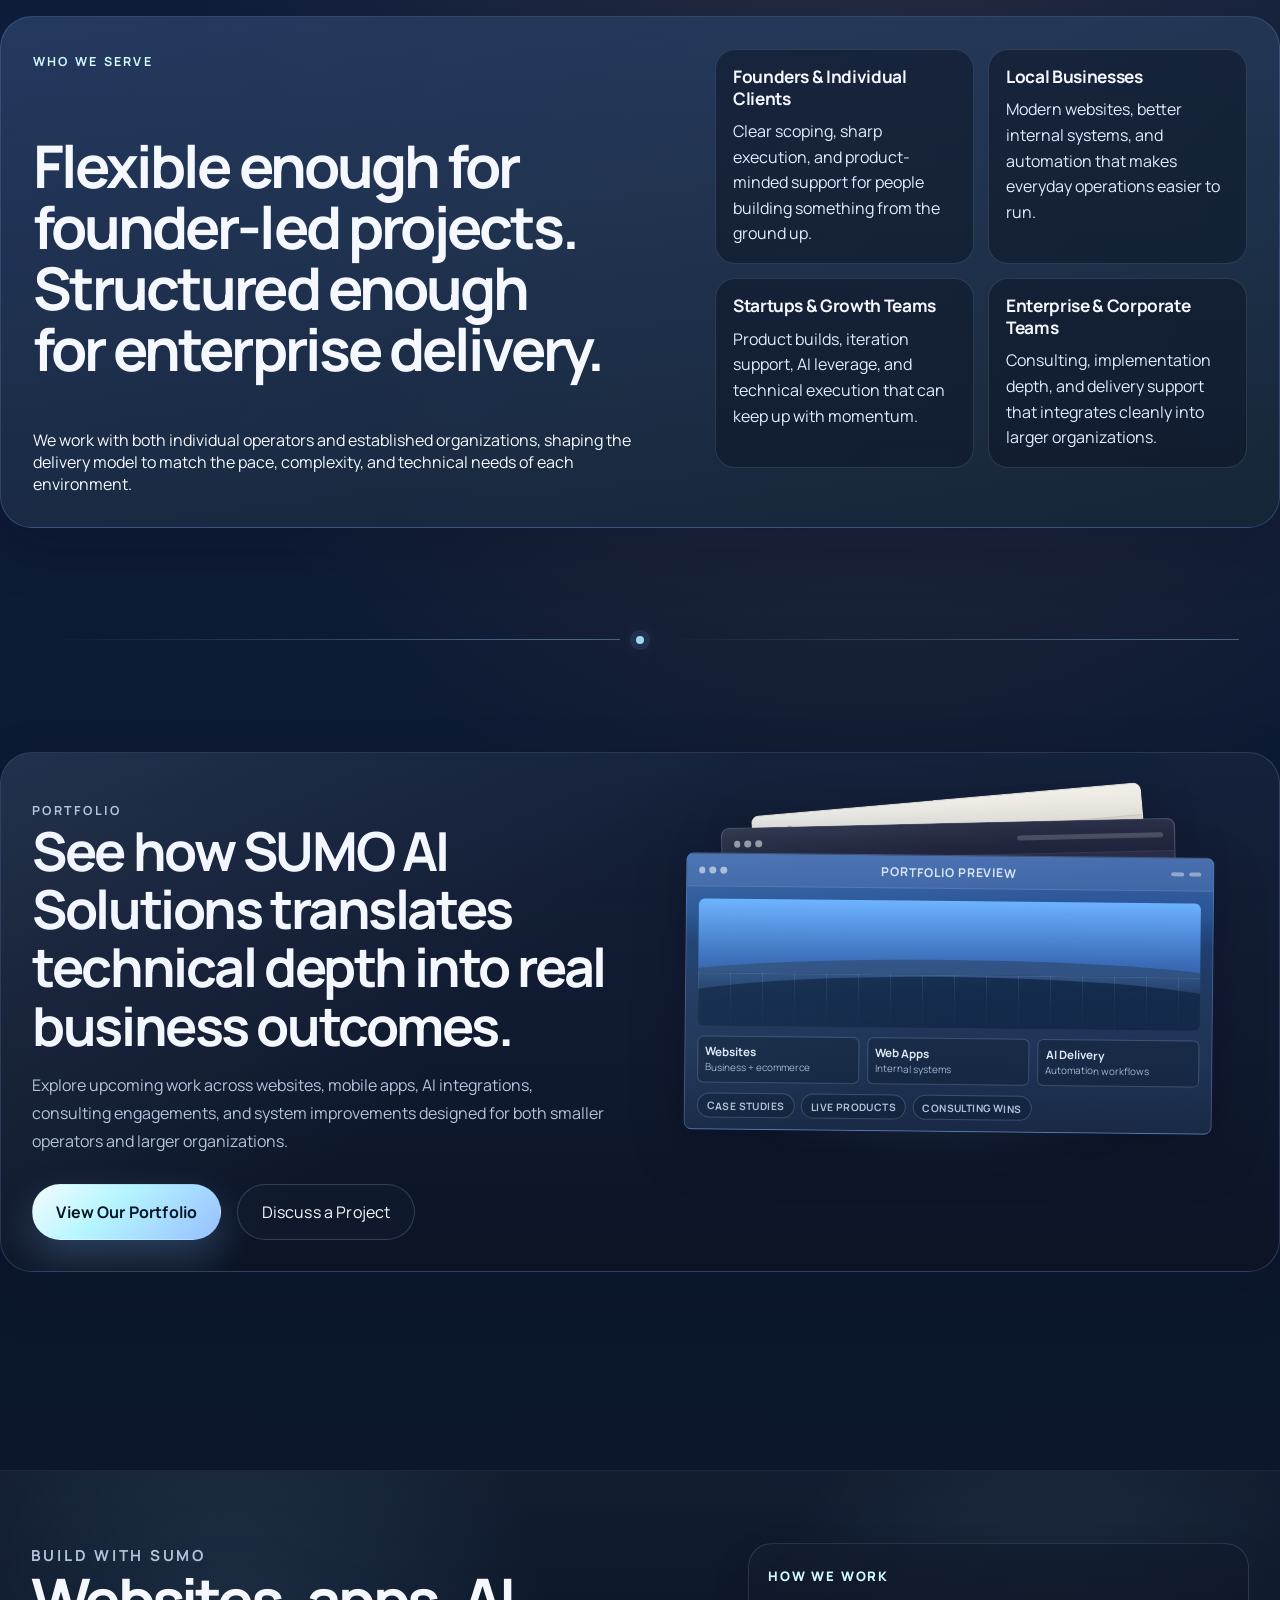
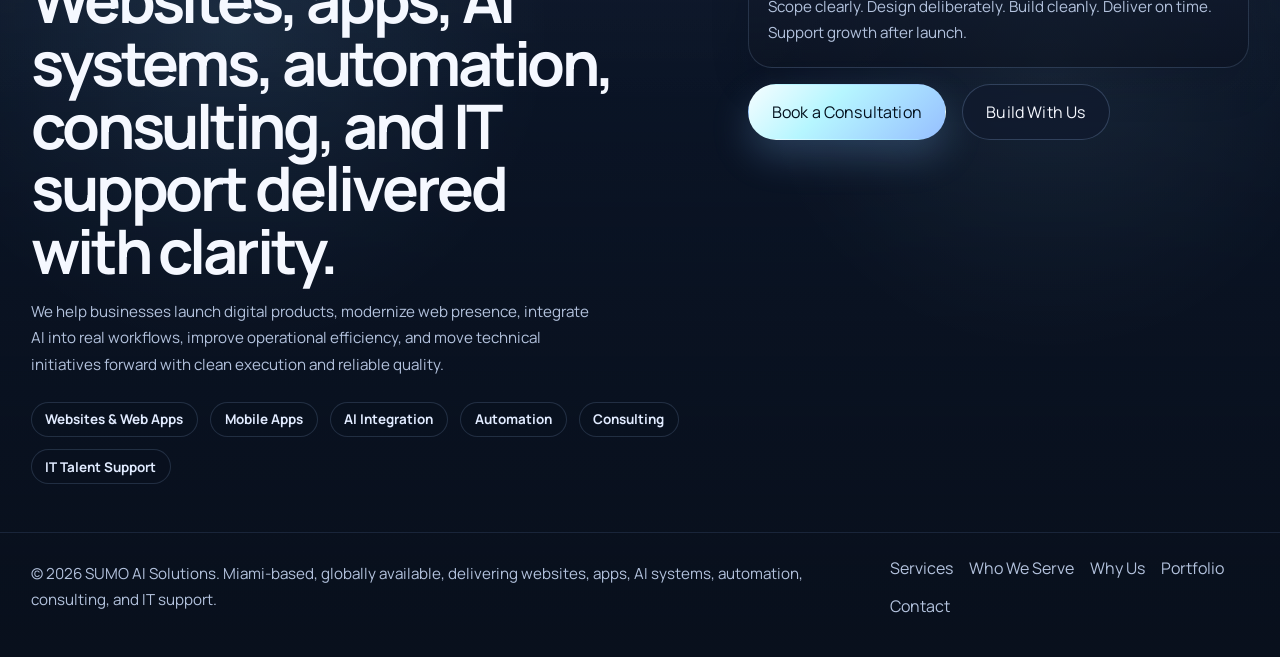
==== commit 74ce8769: "style changes and backend fixes" ====
--- a/index.html
+++ b/index.html
@@ -15,8 +15,8 @@
           name="keywords"
           content="SUMO AI Solutions, website creation, website development, web design, website design company, web page creation, landing page design, business website development, corporate website development, ecommerce website development, web application development, custom web applications, SaaS development, portal development, dashboard development, internal tools, custom software development, software development company, mobile app development, iOS app development, Android app development, app developers, AI business integration, AI automation, business automation using AI, AI workflow automation, AI consulting, AI implementation, AI solutions company, automation systems, process automation, workflow automation, operational efficiency, process optimization, IT consulting, software consulting, digital consulting, technical consulting, IT services, IT solutions, custom business systems, system integration, systems modernization, enterprise software solutions, startup technology partner, local business websites, enterprise application development, embedded technical teams, technical delivery, software consultants, implementation support, team augmentation, recruiting in IT, IT recruiting, technical recruiting, digital transformation"
   >
-  <link rel="icon" type="image/svg+xml" href="assets/favicon-sumo-mark.svg?v=20260413-1">
-  <link rel="shortcut icon" href="assets/favicon-sumo-mark.svg?v=20260413-1">
+  <link rel="icon" type="image/svg+xml" href="assets/favicon-sumo-mark.svg?v=20260413-2">
+  <link rel="shortcut icon" href="assets/favicon-sumo-mark.svg?v=20260413-2">
   <link rel="canonical" href="https://sumoaisolutions.com/">
   <meta property="og:type" content="website">
   <meta property="og:site_name" content="SUMO AI Solutions">
@@ -43,8 +43,8 @@
           href="https://fonts.googleapis.com/css2?family=Manrope:wght@400;700;800&display=swap"
           rel="stylesheet"
   >
-  <link rel="preload" href="style.css?v=20260413-1" as="style">
-  <link rel="stylesheet" href="style.css?v=20260413-1">
+  <link rel="preload" href="style.css?v=20260413-2" as="style">
+  <link rel="stylesheet" href="style.css?v=20260413-2">
   <script type="application/ld+json">
     {
       "@context": "https://schema.org",
@@ -243,17 +243,14 @@
 
             <div class="hero-highlights">
               <article class="highlight-card" data-rotate-item>
-                <span>01</span>
                 <h3>Digital Product Development</h3>
                 <p>Websites, web apps, iOS apps, Android apps, and custom business systems built from scratch.</p>
               </article>
               <article class="highlight-card" data-rotate-item>
-                <span>02</span>
                 <h3>AI Business Integration</h3>
                 <p>Automation, AI-powered internal tools, workflow optimization, and revenue-driving operational systems.</p>
               </article>
               <article class="highlight-card" data-rotate-item>
-                <span>03</span>
                 <h3>Consulting &amp; Talent Support</h3>
                 <p>Technical consulting, implementation support, and recruiting alignment for delivery-focused organizations.</p>
               </article>
@@ -300,32 +297,26 @@
 
       <div class="services-grid">
         <article class="service-card glass-panel" id="service-websites" data-guided-card data-reveal style="--reveal-delay: 40ms;">
-          <span class="card-tag">01</span>
           <h3>Websites &amp; Web Apps</h3>
           <p>Marketing websites, portals, dashboards, and custom browser-based products built for performance and clarity.</p>
         </article>
         <article class="service-card glass-panel" id="service-mobile" data-guided-card data-reveal style="--reveal-delay: 80ms;">
-          <span class="card-tag">02</span>
           <h3>Mobile App Development</h3>
           <p>iOS and Android experiences that extend your product, streamline operations, or improve customer access.</p>
         </article>
         <article class="service-card glass-panel" id="service-ai" data-guided-card data-reveal style="--reveal-delay: 120ms;">
-          <span class="card-tag">03</span>
           <h3>AI Integration</h3>
           <p>Practical AI features, assistants, copilots, and data-powered workflows aligned to measurable business outcomes.</p>
         </article>
         <article class="service-card glass-panel" id="service-automation" data-guided-card data-reveal style="--reveal-delay: 160ms;">
-          <span class="card-tag">04</span>
           <h3>Business Automation</h3>
           <p>Operational systems, workflow orchestration, and integrations that reduce manual work and increase efficiency.</p>
         </article>
         <article class="service-card glass-panel" id="service-consulting" data-guided-card data-reveal style="--reveal-delay: 200ms;">
-          <span class="card-tag">05</span>
           <h3>Technical Consulting</h3>
           <p>Architecture guidance, modernization planning, implementation support, and senior technical direction.</p>
         </article>
         <article class="service-card glass-panel" id="service-recruiting" data-guided-card data-reveal style="--reveal-delay: 240ms;">
-          <span class="card-tag">06</span>
           <h3>IT Recruiting &amp; Talent Support</h3>
           <p>Recruiting support, candidate sourcing, and technical talent alignment for delivery-focused teams.</p>
         </article>
@@ -601,6 +592,6 @@
   </div>
 </div>
 
-<script src="script.js?v=20260413-1"></script>
+<script src="script.js?v=20260413-2"></script>
 </body>
 </html>
--- a/style.css
+++ b/style.css
@@ -305,6 +305,11 @@
   max-width: 860px;
 }
 
+.hero-copy > .eyebrow {
+  margin-bottom: 0.82rem;
+  transform: translateY(-6px);
+}
+
 .eyebrow {
   display: inline-flex;
   align-items: center;
@@ -773,9 +778,9 @@
 
 .section-spotlight .intro-metric:hover,
 .section-spotlight .intro-metric:focus-within {
-  transform: translateY(-3px);
+  transform: translateY(-6px) scale(1.012);
   border-color: rgba(196, 235, 255, 0.24);
-  box-shadow: 0 16px 36px rgba(2, 7, 18, 0.16);
+  box-shadow: 0 18px 40px rgba(2, 7, 18, 0.2);
   background: rgba(13, 22, 40, 0.72);
 }
 
@@ -866,16 +871,33 @@
     background-color 220ms var(--ease-out);
 }
 
+.service-card::after {
+  content: "";
+  position: absolute;
+  inset: 0;
+  background: linear-gradient(118deg, transparent 18%, rgba(182, 234, 255, 0.16) 50%, transparent 82%);
+  opacity: 0;
+  transform: translateX(-34%);
+  pointer-events: none;
+}
+
 .service-card:hover,
 .service-card:focus-within,
 .audience-card:hover,
 .audience-card:focus-within,
 .about-card:hover,
 .about-card:focus-within {
-  transform: translateY(-5px);
+  transform: translateY(-7px) scale(1.015);
   border-color: rgba(178, 233, 255, 0.24);
-  box-shadow: 0 18px 44px rgba(2, 7, 18, 0.18);
+  box-shadow: 0 22px 48px rgba(2, 7, 18, 0.22);
   background: linear-gradient(180deg, rgba(19, 29, 50, 0.9), rgba(11, 16, 29, 0.82));
+}
+
+.service-card:hover::after,
+.service-card:focus-within::after,
+.service-card.is-guided-target::after {
+  opacity: 1;
+  animation: highlightSweep 880ms var(--ease-out);
 }
 
 .service-card.is-guided-target {
@@ -1556,6 +1578,29 @@
   background: #fff;
 }
 
+.portfolio-preview-image {
+  width: 100%;
+  height: 100%;
+  object-fit: cover;
+  object-position: top center;
+  background: rgba(9, 15, 28, 0.88);
+}
+
+.portfolio-preview-note {
+  position: absolute;
+  left: 1rem;
+  right: 1rem;
+  bottom: 1rem;
+  margin: 0;
+  padding: 0.62rem 0.82rem;
+  border-radius: 12px;
+  border: 1px solid rgba(194, 234, 255, 0.2);
+  background: rgba(9, 16, 31, 0.74);
+  color: var(--muted-strong);
+  font-size: 0.82rem;
+  line-height: 1.4;
+}
+
 .portfolio-gallery-head {
   max-width: 860px;
   margin-inline: auto;
@@ -1588,6 +1633,11 @@
 
 .portfolio-gallery-simple .portfolio-grid {
   margin-top: 0;
+}
+
+.portfolio-top-highlight {
+  max-width: none;
+  margin-bottom: 1rem;
 }
 
 .portfolio-reference-section {
--- a/style.css
+++ b/style.css
@@ -305,6 +305,11 @@
   max-width: 860px;
 }
 
+.hero-copy > .eyebrow {
+  margin-bottom: 0.82rem;
+  transform: translateY(-6px);
+}
+
 .eyebrow {
   display: inline-flex;
   align-items: center;
@@ -773,9 +778,9 @@
 
 .section-spotlight .intro-metric:hover,
 .section-spotlight .intro-metric:focus-within {
-  transform: translateY(-3px);
+  transform: translateY(-6px) scale(1.012);
   border-color: rgba(196, 235, 255, 0.24);
-  box-shadow: 0 16px 36px rgba(2, 7, 18, 0.16);
+  box-shadow: 0 18px 40px rgba(2, 7, 18, 0.2);
   background: rgba(13, 22, 40, 0.72);
 }
 
@@ -866,16 +871,33 @@
     background-color 220ms var(--ease-out);
 }
 
+.service-card::after {
+  content: "";
+  position: absolute;
+  inset: 0;
+  background: linear-gradient(118deg, transparent 18%, rgba(182, 234, 255, 0.16) 50%, transparent 82%);
+  opacity: 0;
+  transform: translateX(-34%);
+  pointer-events: none;
+}
+
 .service-card:hover,
 .service-card:focus-within,
 .audience-card:hover,
 .audience-card:focus-within,
 .about-card:hover,
 .about-card:focus-within {
-  transform: translateY(-5px);
+  transform: translateY(-7px) scale(1.015);
   border-color: rgba(178, 233, 255, 0.24);
-  box-shadow: 0 18px 44px rgba(2, 7, 18, 0.18);
+  box-shadow: 0 22px 48px rgba(2, 7, 18, 0.22);
   background: linear-gradient(180deg, rgba(19, 29, 50, 0.9), rgba(11, 16, 29, 0.82));
+}
+
+.service-card:hover::after,
+.service-card:focus-within::after,
+.service-card.is-guided-target::after {
+  opacity: 1;
+  animation: highlightSweep 880ms var(--ease-out);
 }
 
 .service-card.is-guided-target {
@@ -1556,6 +1578,29 @@
   background: #fff;
 }
 
+.portfolio-preview-image {
+  width: 100%;
+  height: 100%;
+  object-fit: cover;
+  object-position: top center;
+  background: rgba(9, 15, 28, 0.88);
+}
+
+.portfolio-preview-note {
+  position: absolute;
+  left: 1rem;
+  right: 1rem;
+  bottom: 1rem;
+  margin: 0;
+  padding: 0.62rem 0.82rem;
+  border-radius: 12px;
+  border: 1px solid rgba(194, 234, 255, 0.2);
+  background: rgba(9, 16, 31, 0.74);
+  color: var(--muted-strong);
+  font-size: 0.82rem;
+  line-height: 1.4;
+}
+
 .portfolio-gallery-head {
   max-width: 860px;
   margin-inline: auto;
@@ -1588,6 +1633,11 @@
 
 .portfolio-gallery-simple .portfolio-grid {
   margin-top: 0;
+}
+
+.portfolio-top-highlight {
+  max-width: none;
+  margin-bottom: 1rem;
 }
 
 .portfolio-reference-section {
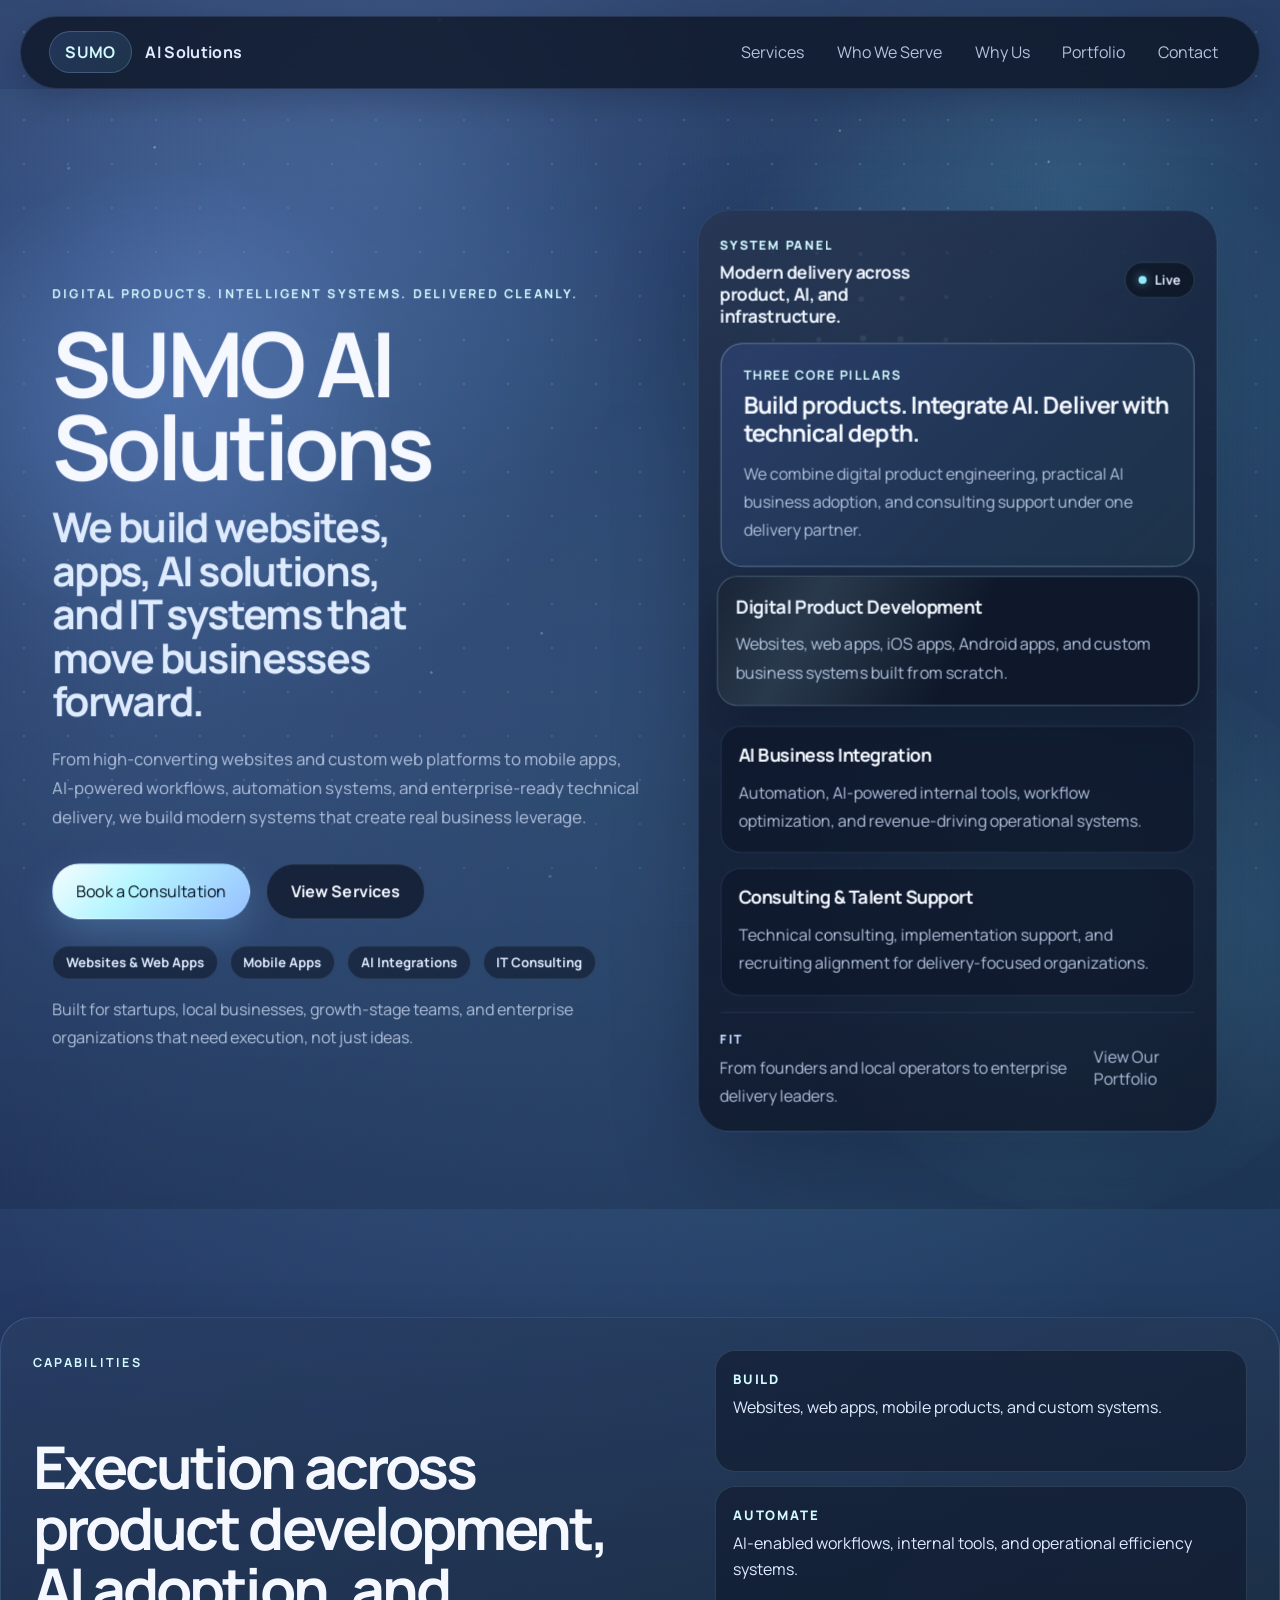
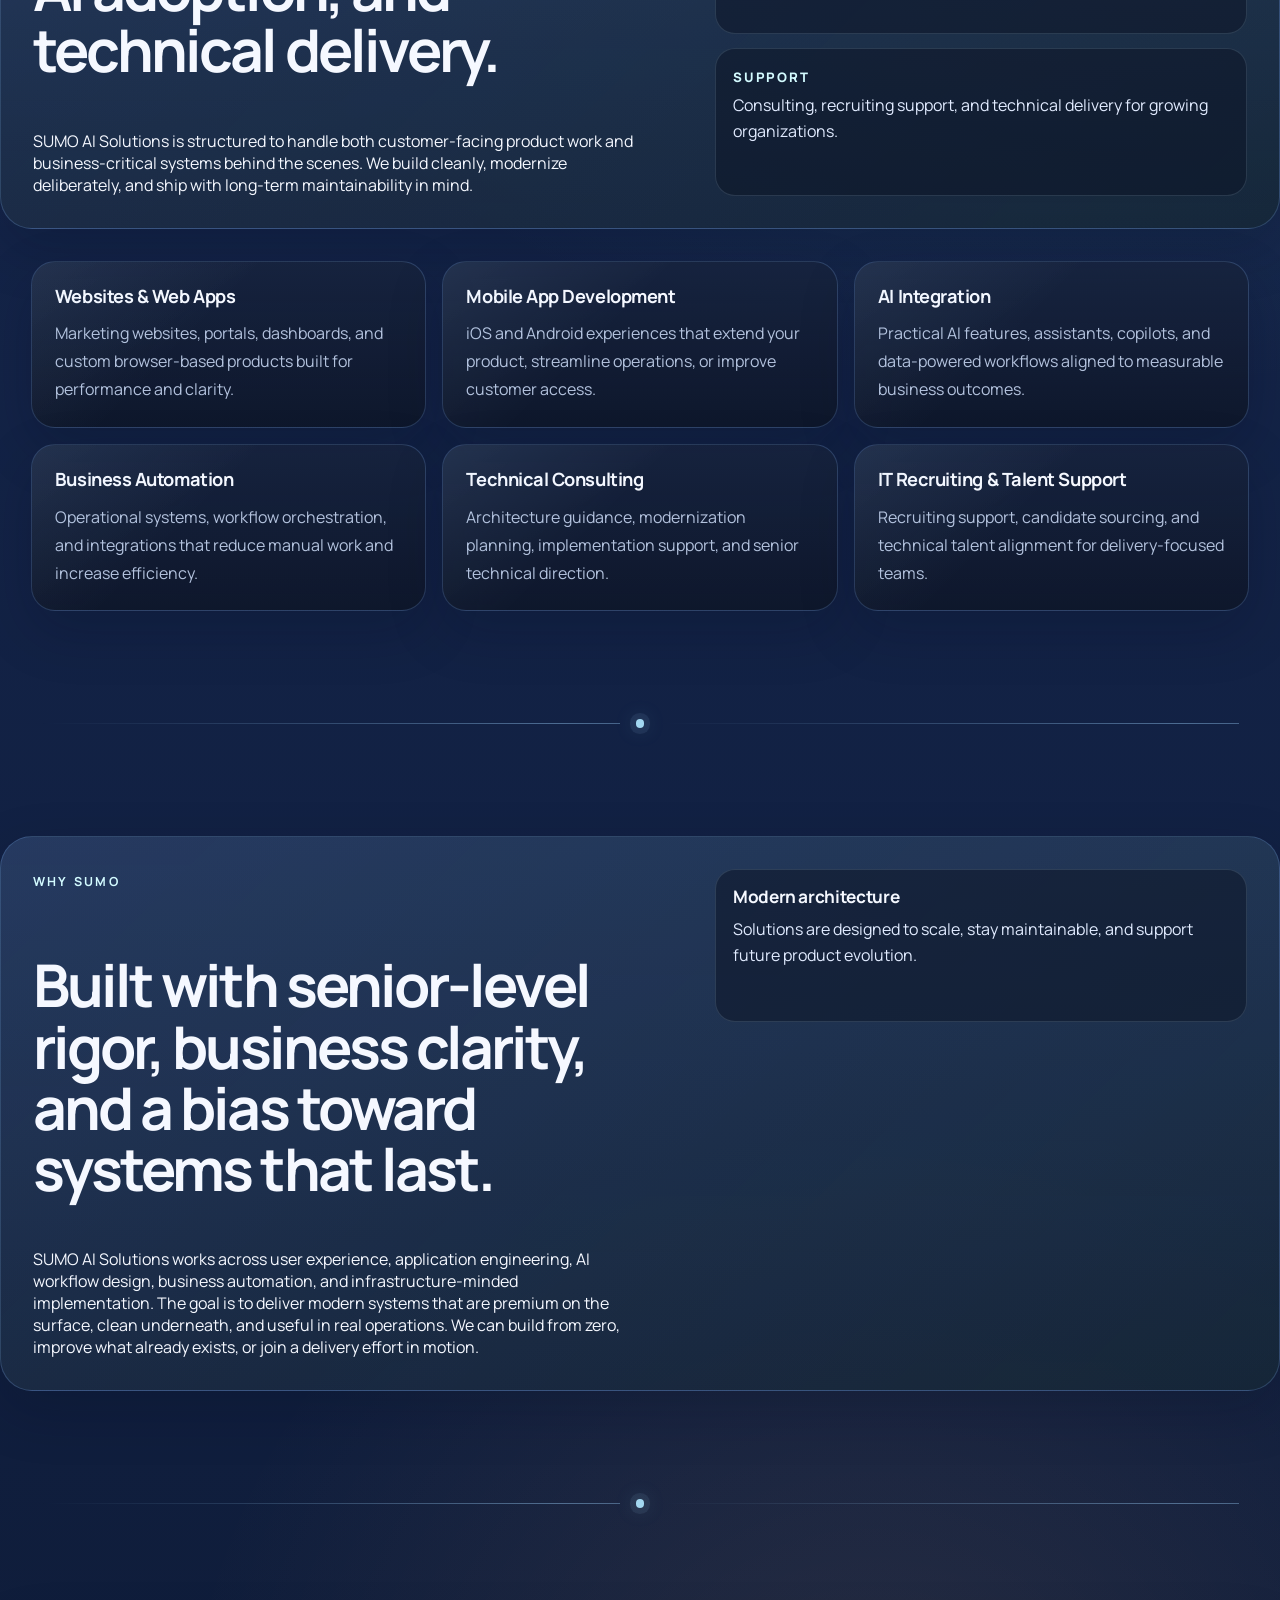
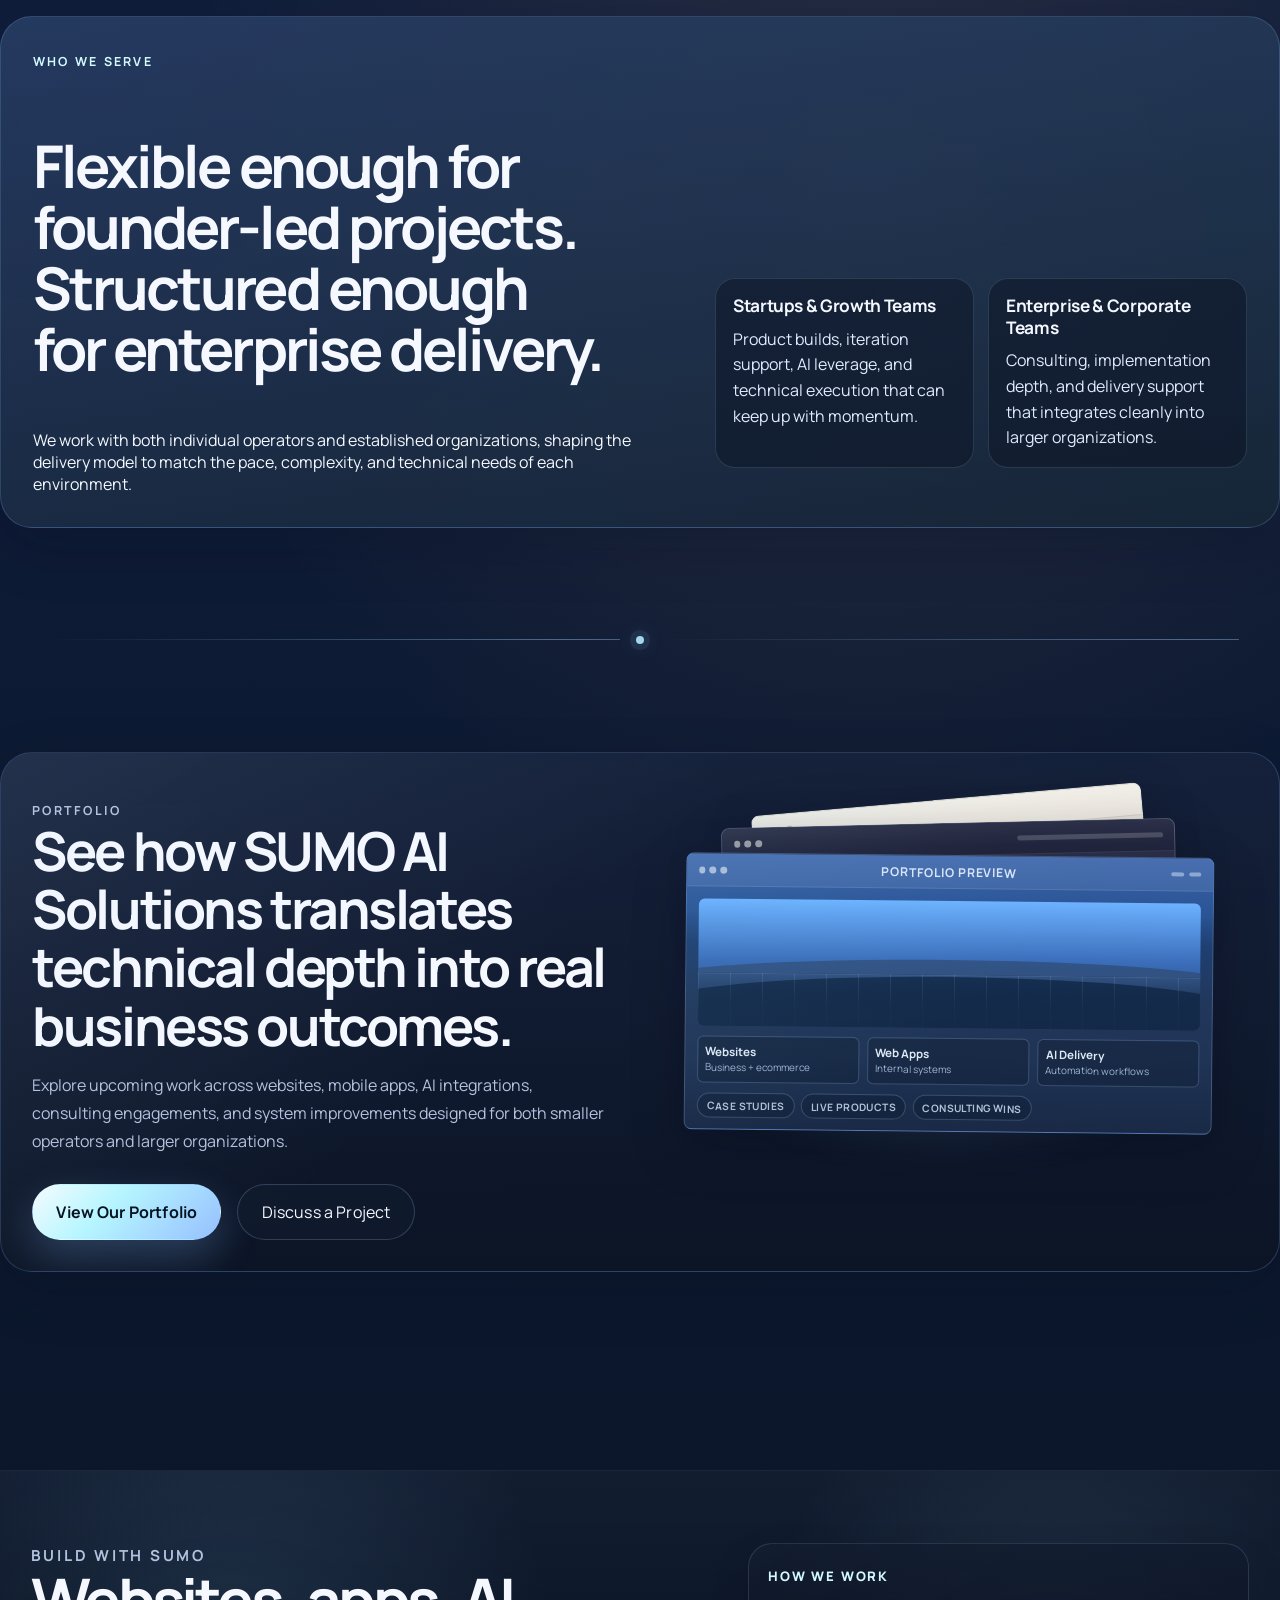
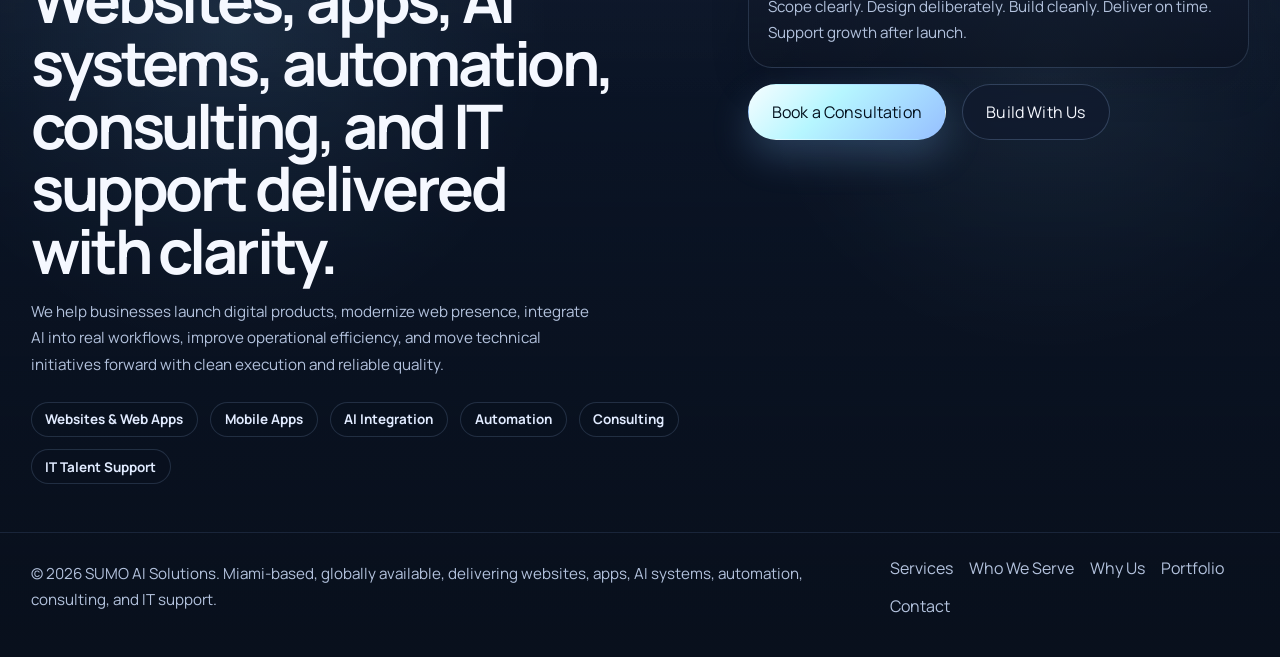
==== commit a0cb862c: "style changes and backend fixes" ====
--- a/index.html
+++ b/index.html
@@ -45,6 +45,15 @@
   >
   <link rel="preload" href="style.css?v=20260413-2" as="style">
   <link rel="stylesheet" href="style.css?v=20260413-2">
+  <!-- Google tag (gtag.js) -->
+  <script async src="https://www.googletagmanager.com/gtag/js?id=AW-17948229197"></script>
+  <script>
+    window.dataLayer = window.dataLayer || [];
+    function gtag(){dataLayer.push(arguments);}
+    gtag('js', new Date());
+
+    gtag('config', 'AW-17948229197');
+  </script>
   <script type="application/ld+json">
     {
       "@context": "https://schema.org",
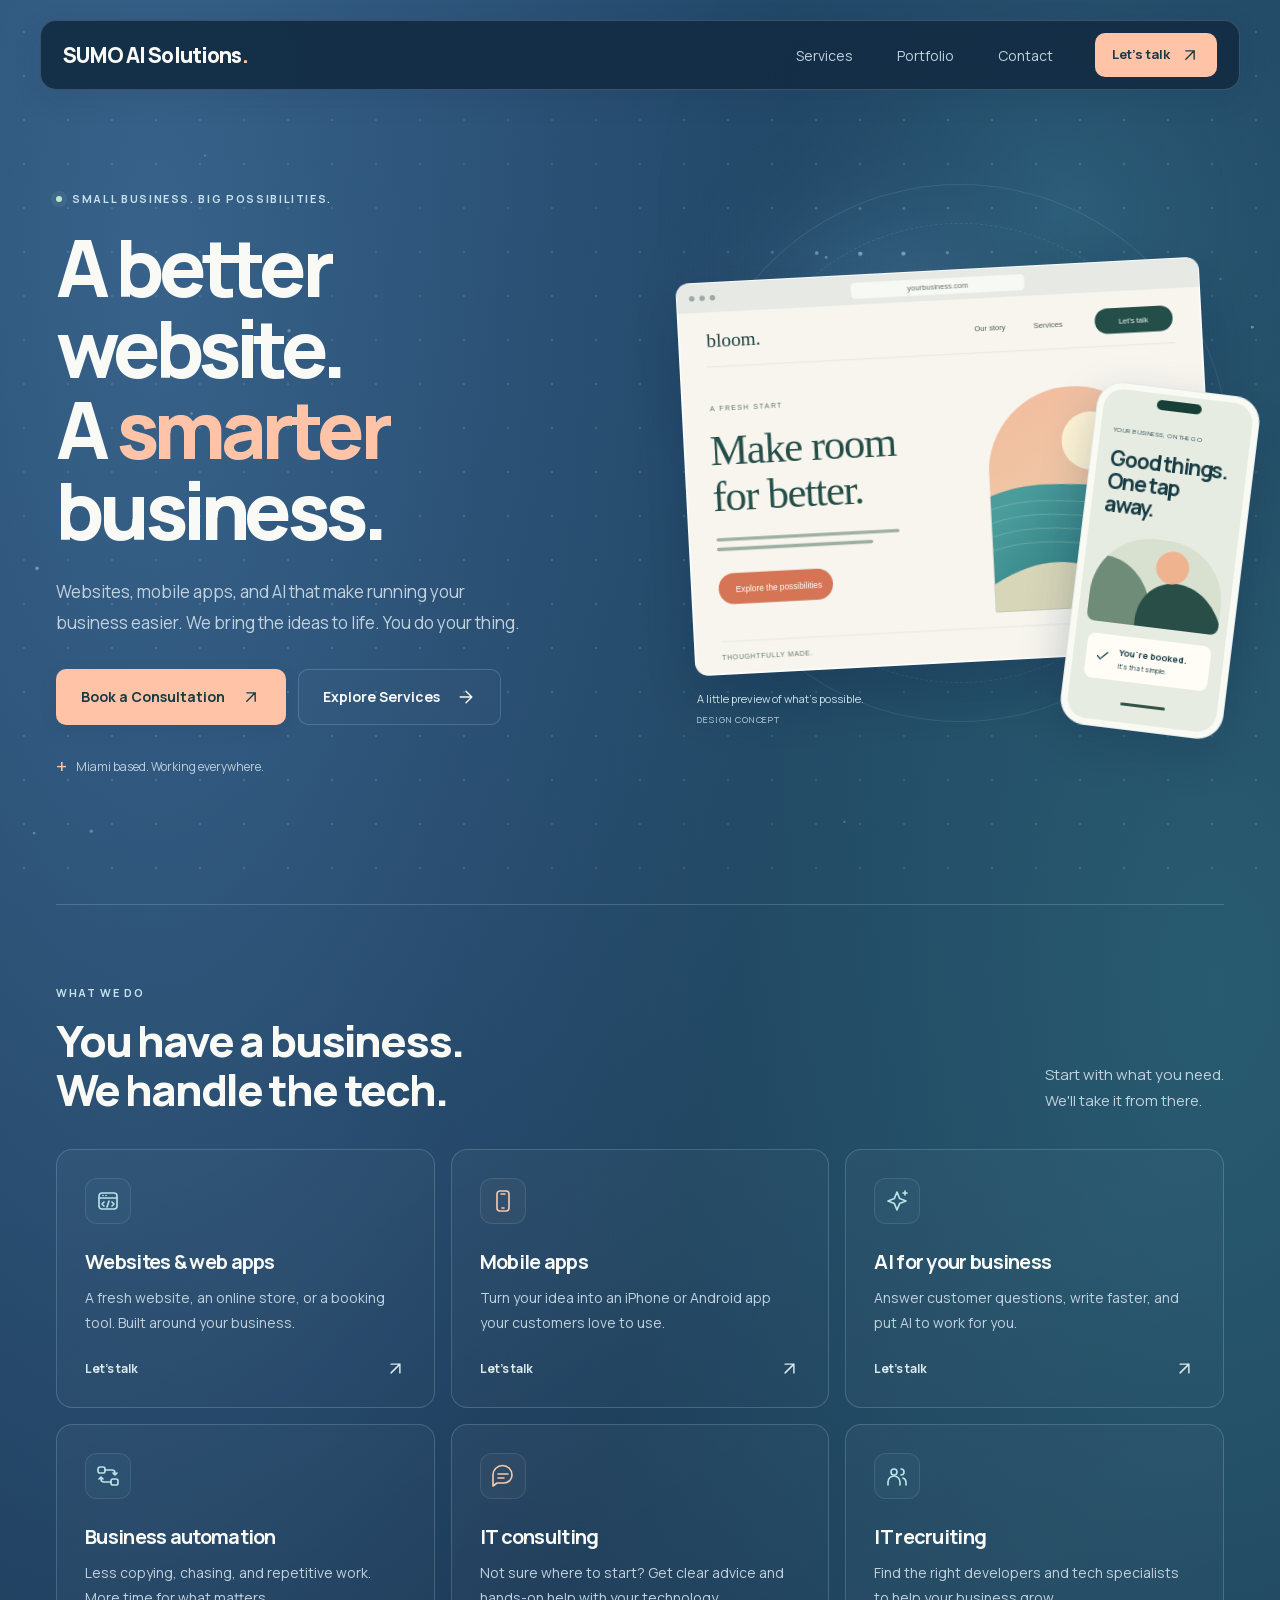
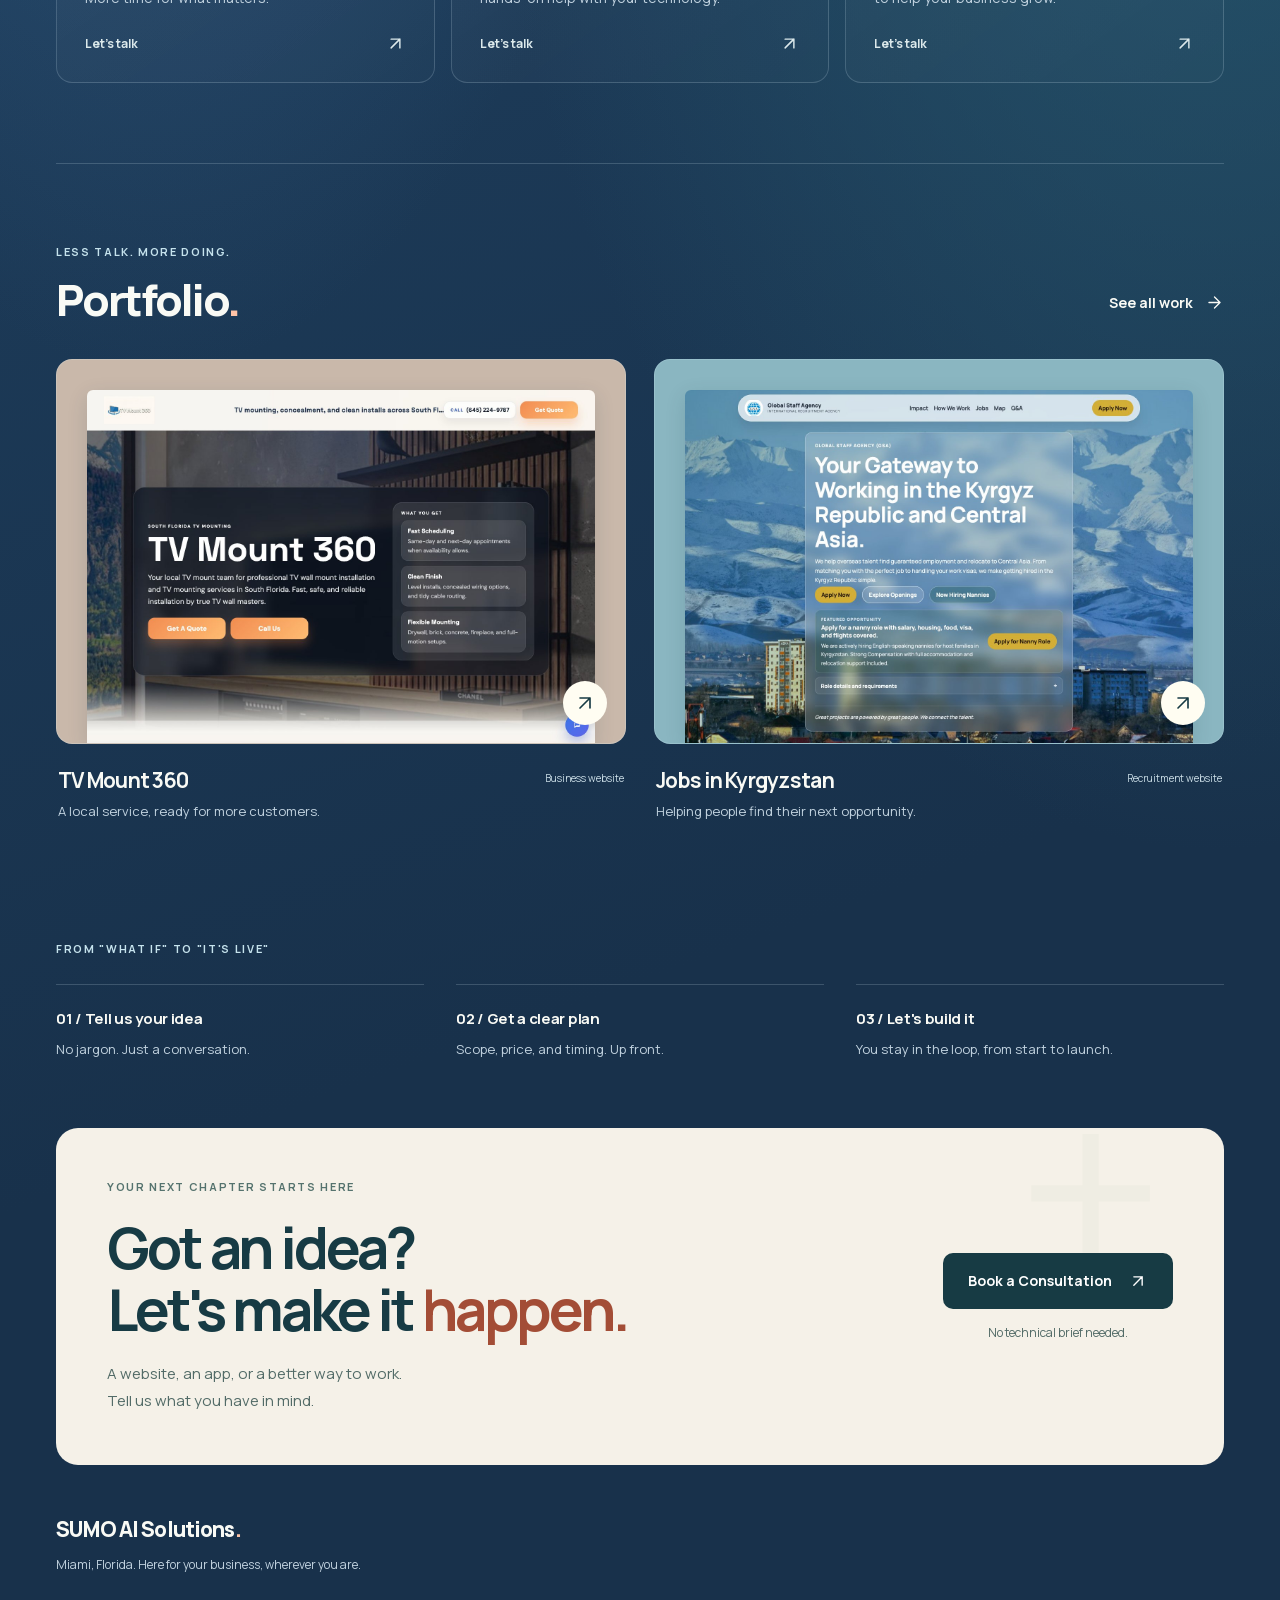
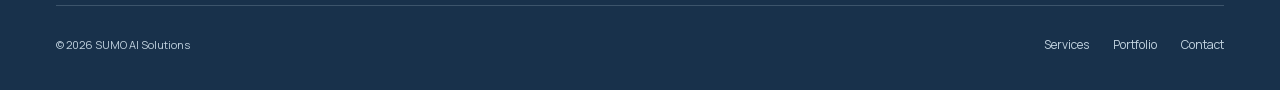
==== commit eef067ae: "Redesign SUMO for small businesses with a focused mobile-first experience" ====
--- a/index.html
+++ b/index.html
@@ -6,45 +6,41 @@
   <meta http-equiv="x-dns-prefetch-control" content="on">
   <meta name="robots" content="index, follow, max-image-preview:large, max-snippet:-1, max-video-preview:-1">
   <meta name="author" content="SUMO AI Solutions">
-  <meta name="theme-color" content="#16315b">
+  <meta name="theme-color" content="#203e64">
   <meta
           name="description"
-          content="SUMO AI Solutions provides website creation, web application development, mobile app development, AI integration for business, AI workflow automation, software consulting, IT services, embedded technical teams, IT recruiting, and custom digital solutions for startups, local businesses, and enterprise organizations."
+          content="Websites, mobile apps, AI tools, and business automation for small businesses. Miami-based SUMO AI Solutions makes your next idea simple. Book a consultation."
   >
   <meta
           name="keywords"
-          content="SUMO AI Solutions, website creation, website development, web design, website design company, web page creation, landing page design, business website development, corporate website development, ecommerce website development, web application development, custom web applications, SaaS development, portal development, dashboard development, internal tools, custom software development, software development company, mobile app development, iOS app development, Android app development, app developers, AI business integration, AI automation, business automation using AI, AI workflow automation, AI consulting, AI implementation, AI solutions company, automation systems, process automation, workflow automation, operational efficiency, process optimization, IT consulting, software consulting, digital consulting, technical consulting, IT services, IT solutions, custom business systems, system integration, systems modernization, enterprise software solutions, startup technology partner, local business websites, enterprise application development, embedded technical teams, technical delivery, software consultants, implementation support, team augmentation, recruiting in IT, IT recruiting, technical recruiting, digital transformation"
+          content="SUMO AI Solutions, website creation, website development, web design, website design company, web page creation, landing page design, business website development, corporate website development, ecommerce website development, web application development, custom web applications, SaaS development, portal development, dashboard development, internal tools, custom software development, software development company, mobile app development, iOS app development, Android app development, app developers, AI business integration, AI automation, business automation using AI, AI workflow automation, AI consulting, AI implementation, AI solutions company, automation systems, process automation, workflow automation, operational efficiency, process optimization, IT consulting, software consulting, digital consulting, technical consulting, IT services, IT solutions, custom business systems, system integration, systems modernization, enterprise software solutions, startup technology partner, local business websites, enterprise application development, embedded technical teams, technical delivery, software consultants, implementation support, team augmentation, recruiting in IT, IT recruiting, technical recruiting, digital transformation, small business web design, Miami website design, small business apps, small business AI automation"
   >
-  <link rel="icon" type="image/svg+xml" href="assets/favicon-sumo-mark.svg?v=20260413-2">
-  <link rel="shortcut icon" href="assets/favicon-sumo-mark.svg?v=20260413-2">
+  <link rel="icon" type="image/svg+xml" href="assets/favicon-sumo-mark.svg?v=20261116-1">
+  <link rel="shortcut icon" href="assets/favicon-sumo-mark.svg?v=20261116-1">
   <link rel="canonical" href="https://sumoaisolutions.com/">
   <meta property="og:type" content="website">
   <meta property="og:site_name" content="SUMO AI Solutions">
-  <meta property="og:title" content="SUMO AI Solutions | Websites, Web Apps, AI Automation, IT Consulting">
+  <meta property="og:title" content="SUMO AI Solutions | Websites, Apps & AI for Small Businesses">
   <meta
           property="og:description"
-          content="Website creation, custom web applications, AI integration for business, AI automation, software consulting, IT services, embedded teams, and technical recruiting."
+          content="A better website. A smarter business. Websites, mobile apps, AI, automation, IT consulting, and recruiting for small businesses."
   >
   <meta property="og:url" content="https://sumoaisolutions.com/">
-  <meta property="og:image" content="https://sumoaisolutions.com/assets/sketches/sumo-banner.svg">
+  <meta property="og:image" content="https://sumoaisolutions.com/assets/social-preview.png">
+  <meta property="og:image:width" content="1200">
+  <meta property="og:image:height" content="630">
+  <meta property="og:image:alt" content="SUMO AI Solutions. Websites, apps, and AI for small businesses.">
   <meta name="twitter:card" content="summary_large_image">
-  <meta name="twitter:title" content="SUMO AI Solutions | Websites, Web Apps, AI Automation, IT Consulting">
+  <meta name="twitter:title" content="SUMO AI Solutions | Websites, Apps & AI for Small Businesses">
   <meta
           name="twitter:description"
-          content="Website creation, web app development, AI business integration, automation systems, software consulting, IT services, embedded delivery, and recruiting support."
+          content="Websites, apps, and AI tools for small businesses. Tell us your idea. We will help you build it."
   >
-  <meta name="twitter:image" content="https://sumoaisolutions.com/assets/sketches/sumo-banner.svg">
-  <title>SUMO AI Solutions | Websites, Web Apps, AI Automation, IT Consulting</title>
-  <link rel="dns-prefetch" href="//fonts.googleapis.com">
-  <link rel="dns-prefetch" href="//fonts.gstatic.com">
-  <link rel="preconnect" href="https://fonts.googleapis.com">
-  <link rel="preconnect" href="https://fonts.gstatic.com" crossorigin>
-  <link
-          href="https://fonts.googleapis.com/css2?family=Manrope:wght@400;700;800&display=swap"
-          rel="stylesheet"
-  >
-  <link rel="preload" href="style.css?v=20260413-2" as="style">
-  <link rel="stylesheet" href="style.css?v=20260413-2">
+  <meta name="twitter:image" content="https://sumoaisolutions.com/assets/social-preview.png">
+  <title>SUMO AI Solutions | Websites, Apps & AI for Small Businesses</title>
+  <link rel="preload" href="assets/fonts/manrope-latin-variable.woff2" as="font" type="font/woff2" crossorigin>
+  <link rel="preload" href="style.css?v=20261116-1" as="style">
+  <link rel="stylesheet" href="style.css?v=20261116-1">
   <!-- Google tag (gtag.js) -->
   <script async src="https://www.googletagmanager.com/gtag/js?id=AW-17948229197"></script>
   <script>
@@ -173,390 +169,144 @@
   </script>
 </head>
 <body>
+<a class="skip-link" href="#main">Skip to content</a>
 <canvas class="dot-grid" id="dotGrid" aria-hidden="true"></canvas>
-
 <div class="page-shell">
   <header class="site-header">
-    <a class="brand" href="#hero" aria-label="SUMO AI Solutions home">
-      <span class="brand-mark">SUMO</span>
-      <span class="brand-text">AI Solutions</span>
-    </a>
-
+    <a class="brand" href="./" aria-label="SUMO AI Solutions home">SUMO AI Solutions<span class="brand-period" aria-hidden="true">.</span></a>
     <nav class="site-nav" aria-label="Primary">
       <a href="#services">Services</a>
-      <a href="#solutions">Who We Serve</a>
-      <a href="#about">Why Us</a>
       <a href="portfolio/">Portfolio</a>
       <a href="#contact">Contact</a>
     </nav>
+    <button class="button button-small header-cta" type="button" data-open-consultation>Let's talk <svg class="icon" aria-hidden="true"><use href="assets/icons.svg#external"></use></svg></button>
   </header>
-
-  <main>
-    <section class="hero" id="hero">
-      <div class="hero-backdrop" aria-hidden="true">
-        <span class="hero-orb hero-orb-one" data-parallax-depth="18"></span>
-        <span class="hero-orb hero-orb-two" data-parallax-depth="28"></span>
-        <span class="hero-grid-plane" data-parallax-depth="10"></span>
-      </div>
-
-      <div class="hero-inner">
-        <div class="hero-copy-shell" data-reveal style="--reveal-delay: 80ms;">
-          <div class="hero-copy" data-parallax-depth="12">
-            <p class="eyebrow">Digital products. Intelligent systems. Delivered cleanly.</p>
-            <h1>SUMO AI Solutions</h1>
-            <h2>We build websites, apps, AI solutions, and IT systems that move businesses forward.</h2>
-            <p class="hero-text">
-              From high-converting websites and custom web platforms to mobile apps, AI-powered workflows,
-              automation systems, and enterprise-ready technical delivery, we build modern systems that create real business leverage.
-            </p>
-
-            <div class="hero-actions">
-              <button class="button button-primary" type="button" data-open-consultation>Book a Consultation</button>
-              <a class="button button-secondary" href="#services">View Services</a>
+  <main id="main">
+    <section class="hero" id="hero" aria-labelledby="heroTitle">
+      <div class="hero-inner container">
+        <div class="hero-copy" data-reveal>
+          <p class="eyebrow"><span class="status-dot" aria-hidden="true"></span> Small business. Big possibilities.</p>
+          <h1 id="heroTitle">A better website.<br>A <span class="accent-text">smarter</span><br>business.</h1>
+          <p class="hero-text">Websites, mobile apps, and AI that make running your business easier. We bring the ideas to life. You do your thing.</p>
+          <div class="hero-actions">
+            <button class="button button-primary" type="button" data-open-consultation>Book a Consultation <svg class="icon" aria-hidden="true"><use href="assets/icons.svg#external"></use></svg></button>
+            <a class="button button-secondary" href="#services">Explore Services <svg class="icon" aria-hidden="true"><use href="assets/icons.svg#arrow"></use></svg></a>
+          </div>
+          <p class="hero-location"><span aria-hidden="true">+</span> Miami based. Working everywhere.</p>
+        </div>
+        <div class="hero-visual" data-reveal style="--reveal-delay: 100ms">
+          <div class="visual-orbit" aria-hidden="true"></div>
+          <a class="website-demo" href="#portfolio-preview" aria-label="Explore our website portfolio">
+            <img src="assets/website-concept.svg" width="760" height="570" alt="Website design concept with a clean cream layout and warm coastal illustration" fetchpriority="high">
+          </a>
+          <div class="phone-demo" aria-label="Illustrative mobile booking app design">
+            <span class="phone-camera" aria-hidden="true"></span>
+            <div class="phone-content">
+              <span class="phone-greeting">YOUR BUSINESS, ON THE GO</span>
+              <strong>Good things.<br>One tap away.</strong>
+              <div class="phone-art" aria-hidden="true"><span></span><span></span><span></span></div>
+              <div class="phone-booking"><svg class="icon" aria-hidden="true"><use href="assets/icons.svg#check"></use></svg><span>You're booked.<small>It's that simple.</small></span></div>
+              <span class="phone-bottom" aria-hidden="true"></span>
             </div>
-
-            <div class="hero-badges">
-              <a class="hero-badge-link" href="#service-websites">Websites &amp; Web Apps</a>
-              <a class="hero-badge-link" href="#service-mobile">Mobile Apps</a>
-              <a class="hero-badge-link" href="#service-ai">AI Integrations</a>
-              <a class="hero-badge-link" href="#service-consulting">IT Consulting</a>
-            </div>
-
-            <p class="hero-footnote">
-              Built for startups, local businesses, growth-stage teams, and enterprise organizations that need execution, not just ideas.
-            </p>
           </div>
+          <p class="visual-caption">A little preview of what's possible. <span>Design concept</span></p>
         </div>
-
-        <div class="hero-panel-shell" data-reveal style="--reveal-delay: 220ms;">
-          <aside class="hero-panel glass-panel" data-parallax-depth="20">
-            <div class="panel-top">
-              <div>
-                <span class="panel-kicker">System Panel</span>
-                <strong>Modern delivery across product, AI, and infrastructure.</strong>
-              </div>
-              <span class="panel-live">
-                  <span class="panel-live-dot"></span>
-                  Live
-                </span>
-            </div>
-
-            <div class="metric-card">
-              <span class="metric-label">Three Core Pillars</span>
-              <strong>Build products. Integrate AI. Deliver with technical depth.</strong>
-              <p>
-                We combine digital product engineering, practical AI business adoption,
-                and consulting support under one delivery partner.
-              </p>
-            </div>
-
-            <div class="hero-highlights">
-              <article class="highlight-card" data-rotate-item>
-                <h3>Digital Product Development</h3>
-                <p>Websites, web apps, iOS apps, Android apps, and custom business systems built from scratch.</p>
-              </article>
-              <article class="highlight-card" data-rotate-item>
-                <h3>AI Business Integration</h3>
-                <p>Automation, AI-powered internal tools, workflow optimization, and revenue-driving operational systems.</p>
-              </article>
-              <article class="highlight-card" data-rotate-item>
-                <h3>Consulting &amp; Talent Support</h3>
-                <p>Technical consulting, implementation support, and recruiting alignment for delivery-focused organizations.</p>
-              </article>
-            </div>
-
-            <div class="panel-footer">
-              <div class="panel-footer-copy">
-                <span>Fit</span>
-                <p>From founders and local operators to enterprise delivery leaders.</p>
-              </div>
-              <a class="text-link" href="portfolio/">View Our Portfolio</a>
-            </div>
-          </aside>
-        </div>
-      </div>
-    </section>
-
-    <section class="section services-section" id="services">
-      <div class="services-intro section-spotlight glass-panel" data-reveal data-section-spotlight>
-        <div class="services-intro-copy">
-          <p class="eyebrow">Capabilities</p>
-          <h2>Execution across product development, AI adoption, and technical delivery.</h2>
-          <p>
-            SUMO AI Solutions is structured to handle both customer-facing product work and
-            business-critical systems behind the scenes. We build cleanly, modernize deliberately, and ship with long-term maintainability in mind.
-          </p>
-        </div>
-
-        <div class="services-intro-metrics">
-          <div class="intro-metric">
-            <span>Build</span>
-            <p>Websites, web apps, mobile products, and custom systems.</p>
-          </div>
-          <div class="intro-metric">
-            <span>Automate</span>
-            <p>AI-enabled workflows, internal tools, and operational efficiency systems.</p>
-          </div>
-          <div class="intro-metric">
-            <span>Support</span>
-            <p>Consulting, recruiting support, and technical delivery for growing organizations.</p>
-          </div>
-        </div>
-      </div>
-
-      <div class="services-grid">
-        <article class="service-card glass-panel" id="service-websites" data-guided-card data-reveal style="--reveal-delay: 40ms;">
-          <h3>Websites &amp; Web Apps</h3>
-          <p>Marketing websites, portals, dashboards, and custom browser-based products built for performance and clarity.</p>
-        </article>
-        <article class="service-card glass-panel" id="service-mobile" data-guided-card data-reveal style="--reveal-delay: 80ms;">
-          <h3>Mobile App Development</h3>
-          <p>iOS and Android experiences that extend your product, streamline operations, or improve customer access.</p>
-        </article>
-        <article class="service-card glass-panel" id="service-ai" data-guided-card data-reveal style="--reveal-delay: 120ms;">
-          <h3>AI Integration</h3>
-          <p>Practical AI features, assistants, copilots, and data-powered workflows aligned to measurable business outcomes.</p>
-        </article>
-        <article class="service-card glass-panel" id="service-automation" data-guided-card data-reveal style="--reveal-delay: 160ms;">
-          <h3>Business Automation</h3>
-          <p>Operational systems, workflow orchestration, and integrations that reduce manual work and increase efficiency.</p>
-        </article>
-        <article class="service-card glass-panel" id="service-consulting" data-guided-card data-reveal style="--reveal-delay: 200ms;">
-          <h3>Technical Consulting</h3>
-          <p>Architecture guidance, modernization planning, implementation support, and senior technical direction.</p>
-        </article>
-        <article class="service-card glass-panel" id="service-recruiting" data-guided-card data-reveal style="--reveal-delay: 240ms;">
-          <h3>IT Recruiting &amp; Talent Support</h3>
-          <p>Recruiting support, candidate sourcing, and technical talent alignment for delivery-focused teams.</p>
-        </article>
-      </div>
-    </section>
-
-    <div class="section-divider" aria-hidden="true">
-      <span class="section-divider-line"></span>
-      <span class="section-divider-core"></span>
-      <span class="section-divider-line"></span>
-    </div>
-
-    <section class="section about-section" id="about">
-      <div class="services-intro section-spotlight glass-panel" data-reveal data-section-spotlight>
-        <div class="services-intro-copy">
-          <p class="eyebrow">Why SUMO</p>
-          <h2>Built with senior-level rigor, business clarity, and a bias toward systems that last.</h2>
-          <p>
-            SUMO AI Solutions works across user experience, application engineering, AI workflow design,
-            business automation, and infrastructure-minded implementation. The goal is to deliver modern systems that are premium on the surface, clean underneath,
-            and useful in real operations. We can build from zero, improve what already exists, or join a delivery effort in motion.
-          </p>
-        </div>
-
-        <div class="services-intro-metrics spotlight-metrics">
-          <article class="intro-metric" data-reveal style="--reveal-delay: 60ms;">
-            <h3>Modern architecture</h3>
-            <p>Solutions are designed to scale, stay maintainable, and support future product evolution.</p>
-          </article>
-          <article class="intro-metric" data-reveal style="--reveal-delay: 100ms;">
-            <h3>Business-minded execution</h3>
-            <p>We connect technical decisions to operational efficiency, user experience, and commercial outcomes.</p>
-          </article>
-          <article class="intro-metric" data-reveal style="--reveal-delay: 140ms;">
-            <h3>Delivery partnership</h3>
-            <p>We can operate as a vendor, a technical partner, or an embedded extension of your team.</p>
-          </article>
-        </div>
-      </div>
-    </section>
-
-    <div class="section-divider" aria-hidden="true">
-      <span class="section-divider-line"></span>
-      <span class="section-divider-core"></span>
-      <span class="section-divider-line"></span>
-    </div>
-
-    <section class="section audience-section" id="solutions">
-      <div class="services-intro section-spotlight glass-panel" data-reveal data-section-spotlight>
-        <div class="services-intro-copy">
-          <p class="eyebrow">Who We Serve</p>
-          <h2>Flexible enough for founder-led projects. Structured enough for enterprise delivery.</h2>
-          <p>
-            We work with both individual operators and established organizations, shaping the delivery model to match the pace,
-            complexity, and technical needs of each environment.
-          </p>
-        </div>
-
-        <div class="services-intro-metrics spotlight-metrics audience-metrics">
-          <article class="intro-metric" data-reveal style="--reveal-delay: 40ms;">
-          <h3>Founders &amp; Individual Clients</h3>
-          <p>Clear scoping, sharp execution, and product-minded support for people building something from the ground up.</p>
-        </article>
-        <article class="intro-metric" data-reveal style="--reveal-delay: 80ms;">
-          <h3>Local Businesses</h3>
-          <p>Modern websites, better internal systems, and automation that makes everyday operations easier to run.</p>
-        </article>
-        <article class="intro-metric" data-reveal style="--reveal-delay: 120ms;">
-          <h3>Startups &amp; Growth Teams</h3>
-          <p>Product builds, iteration support, AI leverage, and technical execution that can keep up with momentum.</p>
-        </article>
-        <article class="intro-metric" data-reveal style="--reveal-delay: 160ms;">
-          <h3>Enterprise &amp; Corporate Teams</h3>
-          <p>Consulting, implementation depth, and delivery support that integrates cleanly into larger organizations.</p>
-        </article>
-      </div>
-      </div>
-    </section>
-
-    <div class="section-divider" aria-hidden="true">
-      <span class="section-divider-line"></span>
-      <span class="section-divider-core"></span>
-      <span class="section-divider-line"></span>
-    </div>
-
-    <section class="section portfolio-section" id="portfolio-preview">
-      <div class="portfolio-card glass-panel" data-reveal>
-        <div class="portfolio-copy">
-          <p class="eyebrow">Portfolio</p>
-          <h2>See how SUMO AI Solutions translates technical depth into real business outcomes.</h2>
-          <p>
-            Explore upcoming work across websites, mobile apps, AI integrations, consulting engagements,
-            and system improvements designed for both smaller operators and larger organizations.
-          </p>
-        </div>
-
-        <a class="portfolio-showcase" href="portfolio/" aria-label="Open the SUMO AI Solutions portfolio page">
-          <span class="portfolio-showcase-glow" aria-hidden="true"></span>
-
-          <span class="portfolio-window portfolio-window-back" aria-hidden="true">
-            <span class="portfolio-window-head portfolio-window-head-light">
-              <span class="portfolio-window-dots">
-                <span></span>
-                <span></span>
-                <span></span>
-              </span>
-            </span>
-          </span>
-
-          <span class="portfolio-window portfolio-window-mid" aria-hidden="true">
-            <span class="portfolio-window-head portfolio-window-head-dark">
-              <span class="portfolio-window-dots">
-                <span></span>
-                <span></span>
-                <span></span>
-              </span>
-              <span class="portfolio-window-slimbar"></span>
-            </span>
-          </span>
-
-          <span class="portfolio-window portfolio-window-main">
-            <span class="portfolio-window-head portfolio-window-head-main">
-              <span class="portfolio-window-dots">
-                <span></span>
-                <span></span>
-                <span></span>
-              </span>
-              <span class="portfolio-window-title">Portfolio Preview</span>
-              <span class="portfolio-window-actions">
-                <span></span>
-                <span></span>
-              </span>
-            </span>
-
-            <span class="portfolio-window-body">
-              <span class="portfolio-scene-panel">
-                <span class="portfolio-scene-horizon"></span>
-                <span class="portfolio-scene-mountain mountain-back"></span>
-                <span class="portfolio-scene-mountain mountain-front"></span>
-                <span class="portfolio-scene-grid"></span>
-              </span>
-
-              <span class="portfolio-metric-grid">
-                <span class="portfolio-metric-tile">
-                  <strong>Websites</strong>
-                  <span>Business + ecommerce</span>
-                </span>
-                <span class="portfolio-metric-tile">
-                  <strong>Web Apps</strong>
-                  <span>Internal systems</span>
-                </span>
-                <span class="portfolio-metric-tile">
-                  <strong>AI Delivery</strong>
-                  <span>Automation workflows</span>
-                </span>
-              </span>
-
-              <span class="portfolio-pill-row">
-                <span>Case Studies</span>
-                <span>Live Products</span>
-                <span>Consulting Wins</span>
-              </span>
-            </span>
-          </span>
+      </div>
+    </section>
+
+    <section class="section services-section container" id="services" aria-labelledby="servicesTitle">
+      <div class="section-heading" data-reveal>
+        <div><p class="eyebrow">What we do</p><h2 id="servicesTitle">You have a business.<br>We handle the tech.</h2></div>
+        <p>Start with what you need.<br>We'll take it from there.</p>
+      </div>
+      <div class="services-grid" data-reveal>
+          <button class="service-card" id="service-websites" type="button" data-open-consultation data-consultation-topic="Websites & web apps" data-guided-card>
+            <span class="service-icon"><svg class="icon" aria-hidden="true"><use href="assets/icons.svg#web"></use></svg></span>
+            <span class="service-title">Websites & web apps</span>
+            <span class="service-description">A fresh website, an online store, or a booking tool. Built around your business.</span>
+            <span class="service-link">Let's talk <svg class="icon" aria-hidden="true"><use href="assets/icons.svg#external"></use></svg></span>
+          </button>
+          <button class="service-card" id="service-mobile" type="button" data-open-consultation data-consultation-topic="Mobile apps" data-guided-card>
+            <span class="service-icon"><svg class="icon" aria-hidden="true"><use href="assets/icons.svg#phone"></use></svg></span>
+            <span class="service-title">Mobile apps</span>
+            <span class="service-description">Turn your idea into an iPhone or Android app your customers love to use.</span>
+            <span class="service-link">Let's talk <svg class="icon" aria-hidden="true"><use href="assets/icons.svg#external"></use></svg></span>
+          </button>
+          <button class="service-card" id="service-ai" type="button" data-open-consultation data-consultation-topic="AI integration" data-guided-card>
+            <span class="service-icon"><svg class="icon" aria-hidden="true"><use href="assets/icons.svg#spark"></use></svg></span>
+            <span class="service-title">AI for your business</span>
+            <span class="service-description">Answer customer questions, write faster, and put AI to work for you.</span>
+            <span class="service-link">Let's talk <svg class="icon" aria-hidden="true"><use href="assets/icons.svg#external"></use></svg></span>
+          </button>
+          <button class="service-card" id="service-automation" type="button" data-open-consultation data-consultation-topic="Business automation" data-guided-card>
+            <span class="service-icon"><svg class="icon" aria-hidden="true"><use href="assets/icons.svg#flow"></use></svg></span>
+            <span class="service-title">Business automation</span>
+            <span class="service-description">Less copying, chasing, and repetitive work. More time for what matters.</span>
+            <span class="service-link">Let's talk <svg class="icon" aria-hidden="true"><use href="assets/icons.svg#external"></use></svg></span>
+          </button>
+          <button class="service-card" id="service-consulting" type="button" data-open-consultation data-consultation-topic="IT consulting" data-guided-card>
+            <span class="service-icon"><svg class="icon" aria-hidden="true"><use href="assets/icons.svg#chat"></use></svg></span>
+            <span class="service-title">IT consulting</span>
+            <span class="service-description">Not sure where to start? Get clear advice and hands-on help with your technology.</span>
+            <span class="service-link">Let's talk <svg class="icon" aria-hidden="true"><use href="assets/icons.svg#external"></use></svg></span>
+          </button>
+          <button class="service-card" id="service-recruiting" type="button" data-open-consultation data-consultation-topic="IT recruiting" data-guided-card>
+            <span class="service-icon"><svg class="icon" aria-hidden="true"><use href="assets/icons.svg#people"></use></svg></span>
+            <span class="service-title">IT recruiting</span>
+            <span class="service-description">Find the right developers and tech specialists to help your business grow.</span>
+            <span class="service-link">Let's talk <svg class="icon" aria-hidden="true"><use href="assets/icons.svg#external"></use></svg></span>
+          </button>
+      </div>
+    </section>
+
+    <section class="section work-section container" id="portfolio-preview" aria-labelledby="workTitle">
+      <div class="section-heading" data-reveal>
+        <div><p class="eyebrow">Less talk. More doing.</p><h2 id="workTitle">Portfolio<span class="accent-text">.</span></h2></div>
+        <a class="text-link" href="portfolio/">See all work <svg class="icon" aria-hidden="true"><use href="assets/icons.svg#arrow"></use></svg></a>
+      </div>
+      <div class="work-grid" data-reveal>
+        <a class="work-card" href="portfolio/#tvmount360">
+          <div class="work-image work-image-warm"><img src="assets/portfolio/tvmount360.jpg" width="1440" height="1000" loading="lazy" decoding="async" alt="TV Mount 360 website, featuring its TV installation services"><span class="work-open"><svg class="icon" aria-hidden="true"><use href="assets/icons.svg#external"></use></svg></span></div>
+          <div class="work-caption"><div><h3>TV Mount 360</h3><p>A local service, ready for more customers.</p></div><span class="work-type">Business website</span></div>
         </a>
-
-        <div class="portfolio-actions">
-          <a class="button button-primary" href="portfolio/">View Our Portfolio</a>
-          <button class="button button-secondary" type="button" data-open-consultation>Discuss a Project</button>
-        </div>
-      </div>
+        <a class="work-card" href="portfolio/#jobs-in-kyrgyzstan">
+          <div class="work-image work-image-blue"><img src="assets/portfolio/jobs-in-kyrgyzstan.jpg" width="1440" height="1000" loading="lazy" decoding="async" alt="Global Staff Agency website for jobs in Kyrgyzstan"><span class="work-open"><svg class="icon" aria-hidden="true"><use href="assets/icons.svg#external"></use></svg></span></div>
+          <div class="work-caption"><div><h3>Jobs in Kyrgyzstan</h3><p>Helping people find their next opportunity.</p></div><span class="work-type">Recruitment website</span></div>
+        </a>
+      </div>
+    </section>
+
+    <section class="process-section container" aria-label="How we work" data-reveal>
+      <p class="eyebrow">From "what if" to "it's live"</p>
+      <div class="process-grid">
+        <div><span class="process-step">01 / Tell us your idea</span><p>No jargon. Just a conversation.</p></div>
+        <div><span class="process-step">02 / Get a clear plan</span><p>Scope, price, and timing. Up front.</p></div>
+        <div><span class="process-step">03 / Let's build it</span><p>You stay in the loop, from start to launch.</p></div>
+      </div>
+    </section>
+
+    <section class="contact-section container" id="contact" aria-labelledby="contactTitle" data-reveal>
+      <div><p class="eyebrow">Your next chapter starts here</p><h2 id="contactTitle">Got an idea?<br>Let's make it <span>happen.</span></h2><p>A website, an app, or a better way to work.<br>Tell us what you have in mind.</p></div>
+      <div class="contact-actions"><button class="button button-dark" type="button" data-open-consultation>Book a Consultation <svg class="icon" aria-hidden="true"><use href="assets/icons.svg#external"></use></svg></button><span>No technical brief needed.</span></div>
+      <span class="contact-decoration" aria-hidden="true">+</span>
     </section>
   </main>
-
-  <footer class="site-footer" id="contact">
-    <div class="footer-cta">
-      <div class="footer-cta-copy">
-        <p class="eyebrow">Build With SUMO</p>
-        <h2>Websites, apps, AI systems, automation, consulting, and IT support delivered with clarity.</h2>
-        <p>
-          We help businesses launch digital products, modernize web presence, integrate AI into real workflows,
-          improve operational efficiency, and move technical initiatives forward with clean execution and reliable quality.
-        </p>
-
-        <div class="footer-badges">
-          <a href="#service-websites">Websites &amp; Web Apps</a>
-          <a href="#service-mobile">Mobile Apps</a>
-          <a href="#service-ai">AI Integration</a>
-          <a href="#service-automation">Automation</a>
-          <a href="#service-consulting">Consulting</a>
-          <a href="#service-recruiting">IT Talent Support</a>
-        </div>
-      </div>
-
-      <div class="footer-cta-side">
-        <div class="footer-process">
-          <span>How We Work</span>
-          <p>Scope clearly. Design deliberately. Build cleanly. Deliver on time. Support growth after launch.</p>
-        </div>
-
-        <div class="footer-actions">
-          <button class="button button-primary" type="button" data-open-consultation>Book a Consultation</button>
-          <button class="button button-secondary" type="button" data-open-consultation>Build With Us</button>
-        </div>
-      </div>
-    </div>
-
-    <div class="footer-meta">
-      <p>&copy; 2026 SUMO AI Solutions. Miami-based, globally available, delivering websites, apps, AI systems, automation, consulting, and IT support.</p>
-      <div class="footer-links">
-        <a href="#services">Services</a>
-        <a href="#solutions">Who We Serve</a>
-        <a href="#about">Why Us</a>
-        <a href="portfolio/">Portfolio</a>
-        <a href="#contact">Contact</a>
-      </div>
-    </div>
+  <footer class="site-footer container">
+    <a class="brand" href="./">SUMO AI Solutions<span class="brand-period" aria-hidden="true">.</span></a>
+    <p>Miami, Florida. Here for your business, wherever you are.</p>
+    <div class="footer-bottom"><span>&copy; 2026 SUMO AI Solutions</span><div class="footer-links"><a href="#services">Services</a><a href="portfolio/">Portfolio</a><button type="button" data-open-consultation>Contact</button></div></div>
   </footer>
 </div>
-
 <div class="consultation-modal" id="consultationModal" hidden>
   <div class="consultation-overlay" data-close-consultation></div>
-  <div class="consultation-dialog glass-panel" role="dialog" aria-modal="true" aria-labelledby="consultationTitle">
+  <div class="consultation-dialog glass-panel" role="dialog" aria-modal="true" aria-labelledby="consultationTitle" tabindex="-1">
     <button class="consultation-close" type="button" aria-label="Close consultation form" data-close-consultation>&times;</button>
 
     <div class="consultation-head">
       <p class="eyebrow">Book a Consultation</p>
-      <h2 id="consultationTitle">Tell us what you are trying to build.</h2>
+      <h2 id="consultationTitle">What do you have in mind?</h2>
       <p>
-        Share your project goals, contact details, requirements, and any examples or ideas in one clear brief.
-        Your request and attachments are sent directly to SUMO AI Solutions for review.
+        A new website, an app, or a little less busywork. Tell us your idea and we will get back to you.
       </p>
     </div>
 
@@ -564,43 +314,44 @@
       <div class="form-grid">
         <label class="form-field">
           <span>First Name</span>
-          <input type="text" name="first_name" placeholder="John" required>
+          <input type="text" name="first_name" placeholder="First name" autocomplete="given-name" required>
         </label>
         <label class="form-field">
           <span>Last Name</span>
-          <input type="text" name="last_name" placeholder="Smith" required>
+          <input type="text" name="last_name" placeholder="Last name" autocomplete="family-name" required>
         </label>
         <label class="form-field">
           <span>Email</span>
-          <input type="email" name="email" placeholder="john@company.com" required>
+          <input type="email" name="email" placeholder="you@example.com" autocomplete="email" required>
         </label>
         <label class="form-field">
-          <span>Phone Number</span>
-          <input type="tel" name="phone" placeholder="+1 (555) 123-4567">
+          <span>Phone <small>(optional)</small></span>
+          <input type="tel" name="phone" placeholder="+1 (555) 123-4567" autocomplete="tel">
         </label>
         <label class="form-field form-field-full">
           <span>What are you trying to accomplish?</span>
-          <textarea name="project_description" rows="6" placeholder="Describe the website, app, AI automation, or technical system you want to build. You can also include example links, ideas, or references in this same message." required></textarea>
+          <textarea name="project_description" rows="4" placeholder="Tell us about your business and what you need. You can include links to websites you like." required></textarea>
         </label>
         <label class="form-field form-field-full">
-          <span>Attachments</span>
+          <span>Attachments <small>(optional)</small></span>
           <input type="file" name="attachments" multiple accept=".pdf,.doc,.docx,.txt,.png,.jpg,.jpeg,.zip">
           <small>Attach briefs, screenshots, requirements, or wireframes. Up to 10 MB per file.</small>
         </label>
       </div>
 
       <div class="consultation-actions">
-        <button class="button button-primary" type="submit">Send Consultation Request</button>
+        <button class="button button-primary" type="submit">Send My Request</button>
         <button class="button button-secondary" type="button" data-close-consultation>Cancel</button>
       </div>
 
       <p class="consultation-status" id="consultationStatus" aria-live="polite">
-        Share your project details and attachments. We will receive them by email and in Google Drive.
+        Your details are sent privately to our team to respond to your request.
       </p>
     </form>
   </div>
 </div>
 
-<script src="script.js?v=20260413-2"></script>
+
+<script src="script.js?v=20261116-1" defer></script>
 </body>
 </html>
--- a/style.css
+++ b/style.css
@@ -1,2824 +1,374 @@
+@font-face {
+  font-family: "Manrope";
+  font-style: normal;
+  font-weight: 400 800;
+  font-display: swap;
+  src: url("assets/fonts/manrope-latin-variable.woff2") format("woff2");
+}
 :root {
-  --bg: #182b53;
-  --bg-deep: #0d1831;
-  --bg-soft: #21477d;
-  --surface: rgba(16, 27, 48, 0.76);
-  --surface-soft: rgba(22, 38, 68, 0.74);
-  --surface-strong: rgba(20, 33, 61, 0.88);
-  --border: rgba(134, 181, 255, 0.22);
-  --border-strong: rgba(195, 230, 255, 0.34);
-  --text: #f5f8ff;
-  --muted: #b3c2dd;
-  --muted-strong: #e1ebff;
-  --cyan: #8feeff;
-  --cyan-strong: #d3fbff;
-  --blue: #8ab7ff;
-  --blue-soft: #c3d9ff;
-  --amber: #ffb26f;
-  --shadow-soft: 0 20px 56px rgba(5, 12, 28, 0.2);
-  --shadow-medium: 0 28px 84px rgba(4, 10, 24, 0.28);
-  --radius-xl: 32px;
-  --radius-lg: 24px;
-  --radius-md: 18px;
-  --container: 1880px;
-  --hero-container: 1880px;
-  --ease-out: cubic-bezier(0.22, 1, 0.36, 1);
-}
-
-* {
-  box-sizing: border-box;
-}
-
-html {
-  scroll-behavior: smooth;
-}
-
-.hero,
-.section,
-.site-footer {
-  scroll-margin-top: 118px;
-}
-
+  color-scheme: dark;
+  --bg: #183552;
+  --text: #f9faf5;
+  --muted: #c1d2df;
+  --accent: #ffc3a7;
+  --cyan: #a9e3ee;
+  --ink: #173b44;
+  --border: rgba(218, 237, 250, .19);
+  --container: 1480px;
+  --ease: cubic-bezier(.22, 1, .36, 1);
+}
+* { box-sizing: border-box; }
+html { scroll-behavior: smooth; scroll-padding-top: 120px; }
 body {
   margin: 0;
   min-width: 320px;
   font-family: "Manrope", sans-serif;
   color: var(--text);
-  background:
-    radial-gradient(circle at 10% 12%, rgba(133, 186, 255, 0.3), transparent 24%),
-    radial-gradient(circle at 84% 16%, rgba(129, 232, 255, 0.18), transparent 24%),
-    radial-gradient(circle at 68% 62%, rgba(255, 189, 132, 0.1), transparent 20%),
-    linear-gradient(180deg, #1a2d56 0%, #112042 48%, #091322 100%);
-  overflow-x: hidden;
-}
+  background: #193752;
+  background-image: radial-gradient(ellipse at 12% 8%, #38628a 0, transparent 40%), radial-gradient(ellipse at 95% 30%, #285b70 0, transparent 45%), linear-gradient(160deg, #23496c, #18314b 75%);
+  overflow-x: clip;
+  -webkit-font-smoothing: antialiased;
+}
+a { color: inherit; text-decoration: none; }
+button, input, textarea { font: inherit; }
+button { cursor: pointer; }
+button, a { -webkit-tap-highlight-color: transparent; touch-action: manipulation; }
+button { color: inherit; }
+button:disabled { cursor: wait; opacity: .65; }
+img { display: block; max-width: 100%; }
+h1, h2, h3, p { margin-top: 0; }
+h1, h2, h3 { text-wrap: balance; }
+[hidden] { display: none !important; }
+:focus-visible { outline: 3px solid var(--accent); outline-offset: 5px; }
+::selection { background: var(--accent); color: var(--ink); }
+.icon { width: 24px; height: 24px; fill: none; stroke: currentColor; stroke-width: 1.65; stroke-linecap: round; stroke-linejoin: round; flex: 0 0 auto; }
+.skip-link { position: fixed; left: 16px; top: -100px; z-index: 100; background: var(--accent); color: var(--ink); padding: 14px 20px; border-radius: 8px; }
+.skip-link:focus { top: 16px; }
+.dot-grid { position: fixed; inset: 0; width: 100%; height: 100%; pointer-events: none; z-index: 0; }
+.page-shell { position: relative; z-index: 1; }
+.container { width: min(calc(100% - 112px), var(--container)); margin-inline: auto; }
+.site-header {
+  position: sticky; top: 16px; z-index: 30;
+  width: min(calc(100% - 80px), calc(var(--container) + 32px));
+  margin: 20px auto 0; padding: 12px 22px;
+  display: flex; align-items: center; gap: 24px;
+  background: rgba(20, 45, 69, .95); border: 1px solid var(--border); border-radius: 16px;
+  box-shadow: 0 8px 30px #0a203018;
+}
+.brand { display: inline-flex; align-items: baseline; flex-shrink: 0; font-size: 21px; font-weight: 800; letter-spacing: -.045em; white-space: nowrap; }
+.brand-period { color: var(--accent); margin-left: 1px; }
+.site-nav { display: flex; align-items: center; justify-content: center; gap: 8px; margin-left: auto; }
+.site-nav a { min-height: 44px; display: inline-flex; align-items: center; padding: 10px 18px; color: var(--muted); font-size: 14px; border-radius: 10px; transition: color .2s, background .2s; }
+.site-nav a:hover, .site-nav a[aria-current] { background: #ffffff0b; color: #fff; }
+.button { display: inline-flex; justify-content: center; align-items: center; gap: 16px; min-height: 56px; padding: 15px 24px; border-radius: 10px; border: 1px solid transparent; font-size: 14px; line-height: 1.5; font-weight: 700; transition: transform .3s var(--ease), box-shadow .3s, background .3s; }
+.button .icon { width: 20px; height: 20px; transition: transform .3s var(--ease); }
+.button:hover { transform: translateY(-3px); }
+.button:hover .icon, .text-link:hover .icon { transform: translate(3px, -1px); }
+.button-primary { color: var(--ink); background: var(--accent); box-shadow: 0 5px 18px #101d2b16; }
+.button-primary:hover { background: #ffd2bb; box-shadow: 0 8px 25px #101d2b30; }
+.button-secondary { color: var(--text); background: #ffffff04; border-color: var(--border); }
+.button-secondary:hover { background: #ffffff0d; }
+.button-small { min-height: 44px; padding: 10px 16px; gap: 10px; font-size: 13px; }
+.header-cta { background: var(--accent); color: var(--ink); }
+.button-dark { background: var(--ink); color: #fff; }
+.button-dark:hover { background: #23545c; }
+.text-link { display: inline-flex; align-items: center; gap: 12px; min-height: 44px; padding: 8px 0; background: none; border: 0; font-weight: 700; font-size: 14px; }
+.text-link .icon { width: 19px; height: 19px; transition: transform .3s var(--ease); }
+.text-link:hover { color: var(--accent); }
+.eyebrow { display: flex; align-items: center; gap: 10px; margin-bottom: 20px; color: #c6e3ed; font-size: 11px; line-height: 1.5; font-weight: 700; letter-spacing: .15em; text-transform: uppercase; }
+.status-dot { width: 6px; height: 6px; background: #bde8ce; border-radius: 50%; box-shadow: 0 0 0 5px #bde8ce12; }
+.accent-text { color: var(--accent); }
+.hero { width: 100%; padding: 70px 0 94px; }
+.hero-inner { min-height: min(650px, calc(100svh - 245px)); display: grid; grid-template-columns: 1.05fr 1fr; align-items: center; gap: clamp(36px, 5vw, 90px); }
+.hero h1 { margin-bottom: 26px; font-size: clamp(58px, 6.15vw, 98px); font-weight: 800; line-height: 1.03; letter-spacing: -.065em; }
+.hero-text { max-width: 470px; color: var(--muted); font-size: 17px; line-height: 1.8; margin-bottom: 30px; }
+.hero-actions { display: flex; flex-wrap: wrap; gap: 12px; }
+.hero-location { display: flex; gap: 9px; align-items: center; margin: 28px 0 0; font-size: 12px; color: #bbd0de; }
+.hero-location span { color: var(--accent); font-size: 20px; font-weight: 400; }
+.hero-visual { position: relative; min-width: 0; padding: 45px 15px 82px 0; }
+.visual-orbit { position: absolute; width: 100%; aspect-ratio: 1; border: 1px solid #c5e7e51c; border-radius: 50%; top: -8%; left: 1%; background: radial-gradient(circle, #aee2ed10, transparent 68%); pointer-events: none; }
+.visual-orbit::after { content: ""; position: absolute; inset: 38px; border: 1px dashed #c5e7e51c; border-radius: 50%; }
+.website-demo { position: relative; display: block; transform: rotate(-3deg); box-shadow: 0 28px 58px #081c3b40; border-radius: 14px; transition: transform .65s var(--ease); animation: arrive .9s var(--ease) both; }
+.website-demo:hover { transform: rotate(-1deg) translateY(-6px); }
+.website-demo img { width: 100%; height: auto; border-radius: 14px; }
+.phone-demo { position: absolute; right: -18px; bottom: 12px; width: 164px; padding: 6px; border-radius: 26px; border: 1px solid #e1eae5; background: #f9faf4; box-shadow: 0 20px 45px #122d4c40; color: var(--ink); transform: rotate(7deg); pointer-events: none; }
+.phone-camera { position: absolute; width: 45px; height: 10px; top: 12px; left: calc(50% - 22px); background: #163f38; border-radius: 10px; z-index: 1; }
+.phone-content { padding: 37px 13px 17px; border-radius: 20px; background: #e6ece2; overflow: hidden; }
+.phone-greeting { font-size: 6px; letter-spacing: .07em; display: block; margin-bottom: 13px; }
+.phone-content > strong { font-size: 21px; line-height: 1.1; letter-spacing: -.055em; display: block; }
+.phone-art { height: 88px; position: relative; margin: 18px -4px 12px; background: #d8e1d0; border-radius: 60px 60px 8px 8px; overflow: hidden; }
+.phone-art span { position: absolute; width: 84px; height: 100px; border-radius: 50%; background: #6f8c79; left: -24px; top: 20px; transform: rotate(-30deg); }
+.phone-art span:nth-child(2) { left: 50px; top: 40px; background: #294e48; }
+.phone-art span:nth-child(3) { width: 33px; height: 33px; background: #efb390; left: 63px; top: 10px; }
+.phone-booking { display: flex; gap: 8px; align-items: center; background: #fffdf6; padding: 10px 8px; border-radius: 8px; font-size: 9px; font-weight: 700; }
+.phone-booking .icon { width: 17px; height: 17px; }
+.phone-booking small { display: block; margin-top: 3px; font-size: 7px; font-weight: 400; }
+.phone-bottom { display: block; width: 45px; height: 3px; background: #335447; margin: 21px auto 0; border-radius: 3px; }
+.visual-caption { position: absolute; bottom: 17px; left: 12px; max-width: calc(100% - 160px); margin: 0; color: #cee2ea; font-size: 11px; line-height: 1.6; }
+.visual-caption span { display: block; color: #b4c8d5; font-size: 9px; letter-spacing: .09em; text-transform: uppercase; margin-top: 6px; }
+.section { padding-block: 80px; border-top: 1px solid var(--border); }
+.section-heading { display: flex; align-items: flex-end; justify-content: space-between; gap: 32px; margin-bottom: 34px; }
+.section-heading .eyebrow { margin-bottom: 14px; }
+.section-heading h2, .section-heading h1 { font-size: clamp(34px, 3.4vw, 54px); font-weight: 800; letter-spacing: -.05em; line-height: 1.14; margin-bottom: 0; }
+.section-heading p:not(.eyebrow) { color: var(--muted); font-size: 15px; line-height: 1.75; margin: 0; }
+.services-grid { display: grid; grid-template-columns: repeat(3, minmax(0, 1fr)); gap: 16px; }
+.service-card { display: flex; flex-direction: column; align-items: flex-start; text-align: left; padding: 28px; min-width: 0; border: 1px solid var(--border); border-radius: 16px; background: linear-gradient(145deg, #ffffff09, #ffffff03); transition: transform .35s var(--ease), background .3s, border-color .3s, box-shadow .3s; }
+.service-icon { display: inline-flex; color: #b8e4e9; padding: 10px; border: 1px solid #bedfe322; border-radius: 12px; margin-bottom: 24px; background: #99e3e107; }
+.service-card:nth-child(3n + 2) .service-icon { color: #f5c9aa; background: #f5c9aa09; }
+.service-title { font-size: 20px; font-weight: 700; letter-spacing: -.035em; margin-bottom: 10px; }
+.service-description { max-width: 37ch; font-size: 14px; line-height: 1.8; color: var(--muted); margin-bottom: 23px; }
+.service-link { display: flex; align-items: center; justify-content: space-between; width: 100%; margin-top: auto; font-size: 12px; font-weight: 700; color: #dce9eb; }
+.service-link .icon { width: 21px; height: 21px; transition: transform .3s var(--ease); }
+.service-card:hover, .service-card:focus-visible, .service-card.is-guided-target { background: #ffffff0c; border-color: #cfeee25c; transform: translateY(-6px); box-shadow: 0 14px 24px #0e20352b; }
+.service-card:hover .service-link .icon { transform: translate(3px, -3px); }
+.work-grid { display: grid; grid-template-columns: repeat(2, minmax(0, 1fr)); gap: 28px; }
+.work-card { display: block; min-width: 0; }
+.work-image { position: relative; display: block; overflow: hidden; border: 1px solid var(--border); border-radius: 16px; padding: 30px 30px 0; aspect-ratio: 1.48; width: 100%; }
+.work-image-warm { background: #c9b8aa; }
+.work-image-blue { background: #8ab6c1; }
+.work-image-cream { background: #e6dfd1; }
+.work-image img { width: 100%; height: 100%; object-fit: cover; object-position: top; border-radius: 6px 6px 0 0; box-shadow: 0 6px 20px #13344425; transition: transform .6s var(--ease); }
+.work-card:hover .work-image img, .project-preview:hover img { transform: translateY(-7px) scale(1.015); }
+.work-open { position: absolute; bottom: 18px; right: 18px; display: grid; place-items: center; width: 44px; height: 44px; border-radius: 50%; color: var(--ink); background: #fffdf2; transition: background .25s, transform .3s; }
+.work-card:hover .work-open { background: var(--accent); transform: rotate(8deg); }
+.work-caption { display: flex; justify-content: space-between; align-items: flex-start; gap: 16px; padding: 22px 2px 0; }
+.work-caption h3 { font-size: 21px; letter-spacing: -.035em; margin-bottom: 7px; }
+.work-caption p { color: var(--muted); font-size: 13px; line-height: 1.6; margin: 0; }
+.work-type { flex-shrink: 0; color: #c9dce5; font-size: 10px; padding-top: 5px; }
+.process-section { padding: 40px 0 68px; }
+.process-section > .eyebrow { margin-bottom: 26px; }
+.process-grid { display: grid; grid-template-columns: repeat(3, 1fr); gap: 32px; }
+.process-grid > div { padding-top: 22px; border-top: 1px solid var(--border); }
+.process-step { font-size: 15px; font-weight: 700; letter-spacing: -.02em; }
+.process-grid p { margin: 9px 0 0; font-size: 13px; color: var(--muted); line-height: 1.7; }
+.contact-section { display: flex; align-items: center; justify-content: space-between; gap: 32px; position: relative; overflow: hidden; border-radius: 22px; padding: clamp(32px, 4vw, 64px); background: #f5f1e8; color: var(--ink); }
+.contact-section .eyebrow { color: #55736e; }
+.contact-section h2 { font-size: clamp(36px, 4.5vw, 68px); letter-spacing: -.055em; line-height: 1.08; margin-bottom: 20px; }
+.contact-section h2 span { color: #a34d36; }
+.contact-section p:not(.eyebrow) { margin: 0; color: #526b67; line-height: 1.8; font-size: 15px; }
+.contact-actions { display: grid; gap: 15px; justify-items: center; position: relative; z-index: 1; }
+.contact-actions > span { font-size: 12px; color: #526b67; }
+.contact-decoration { position: absolute; right: 5%; top: -70px; font-size: 260px; line-height: 1; color: #234f4706; font-weight: 400; pointer-events: none; }
+.site-footer { padding-top: 50px; padding-bottom: 24px; }
+.site-footer > p { color: var(--muted); font-size: 12px; margin-top: 13px; margin-bottom: 32px; }
+.footer-bottom { display: flex; justify-content: space-between; align-items: center; gap: 20px; border-top: 1px solid var(--border); padding-top: 16px; font-size: 11px; color: #c1d2df; }
+.footer-links { display: flex; gap: 24px; }
+.footer-links a, .footer-links button { display: inline-flex; align-items: center; min-height: 44px; font-size: 12px; background: none; padding: 4px 0; border: 0; color: inherit; }
+.footer-links a:hover, .footer-links button:hover { color: var(--accent); }
 
-body::before {
-  content: "";
-  position: fixed;
-  inset: 0;
-  background:
-    linear-gradient(180deg, rgba(255, 255, 255, 0.05), transparent 24%),
-    radial-gradient(circle at 30% 18%, rgba(131, 184, 255, 0.14), transparent 30%),
-    radial-gradient(circle at 76% 70%, rgba(126, 238, 255, 0.11), transparent 26%);
-  pointer-events: none;
-  z-index: 0;
-}
+/* Local preview images keep the page light; external sites load only on request. */
+.portfolio-main { padding-top: 60px; }
+.portfolio-heading { margin-bottom: 36px; }
+.project-card { min-width: 0; border: 1px solid var(--border); border-radius: 18px; background: #10283b45; overflow: hidden; scroll-margin-top: 120px; }
+.project-preview { border: 0; border-radius: 0; padding: 28px 28px 0; cursor: pointer; text-align: left; }
+.preview-label { position: absolute; display: flex; align-items: center; gap: 14px; bottom: 16px; left: 16px; background: #163b44; color: #fff; padding: 10px 16px; border-radius: 8px; font-size: 12px; font-weight: 700; }
+.preview-label .icon { width: 17px; height: 17px; }
+.project-details { padding: 24px; }
+.project-category { font-size: 9px; letter-spacing: .12em; text-transform: uppercase; color: #b3d2dd; }
+.project-details h2, .project-details h3 { margin: 10px 0; font-size: 24px; letter-spacing: -.04em; }
+.project-details p { margin: 0 0 18px; font-size: 14px; line-height: 1.75; color: var(--muted); }
+.project-actions { display: flex; flex-wrap: wrap; align-items: center; justify-content: space-between; gap: 8px 16px; }
+.project-actions .button { font-size: 11px; }
+.inspiration-section { border-top: 1px solid var(--border); margin-top: 72px; padding-top: 58px; }
+.inspiration-section .section-heading h2 { font-size: clamp(28px, 3vw, 42px); }
+.inspiration-section .section-heading p:not(.eyebrow) { font-size: 13px; margin-top: 14px; }
+.inspiration-grid { display: grid; grid-template-columns: repeat(3, minmax(0, 1fr)); gap: 20px; }
+.inspiration-grid .project-details { padding: 22px; }
+.inspiration-grid .project-details h3 { font-size: 22px; }
+.inspiration-grid .project-details p { min-height: 3.5em; font-size: 13px; }
+.inspiration-grid .project-actions { justify-content: flex-start; }
+.inspiration-grid .work-image { padding: 18px 18px 0; aspect-ratio: 1.3; }
+.portfolio-contact { margin-top: 70px; }
+.portfolio-contact h2 { font-size: clamp(34px, 4vw, 52px); }
 
-a {
-  color: inherit;
-  text-decoration: none;
-}
+/* Dialogs share the same controls and remain usable without the visual effects. */
+.consultation-modal, .portfolio-preview-modal { position: fixed; inset: 0; z-index: 70; display: grid; place-items: center; padding: 20px; }
+.consultation-overlay, .portfolio-preview-overlay { position: absolute; inset: 0; background: #091e32cc; }
+.consultation-dialog, .portfolio-preview-dialog { position: relative; width: min(100%, 700px); max-height: calc(100dvh - 40px); overflow: auto; overscroll-behavior: contain; padding: 36px; border-radius: 20px; background: #f8f6ef; color: var(--ink); box-shadow: 0 30px 90px #06172344; color-scheme: light; }
+.consultation-close { position: absolute; top: 16px; right: 16px; display: grid; place-items: center; width: 44px; height: 44px; border: 1px solid #254d4930; border-radius: 50%; background: #fffdf6; color: var(--ink); font-size: 27px; line-height: 1; z-index: 2; }
+.consultation-close:hover { background: #efe7dc; }
+.consultation-head { padding-right: 24px; }
+.consultation-head .eyebrow { color: #55736e; margin-bottom: 12px; }
+.consultation-head h2 { font-size: clamp(26px, 4vw, 36px); line-height: 1.15; letter-spacing: -.045em; margin-bottom: 12px; }
+.consultation-head p:not(.eyebrow) { font-size: 14px; line-height: 1.7; color: #526b67; max-width: 50ch; }
+.consultation-form { margin-top: 24px; }
+.form-grid { display: grid; grid-template-columns: repeat(2, minmax(0, 1fr)); gap: 16px; }
+.form-field { display: grid; gap: 7px; min-width: 0; }
+.form-field > span { font-size: 12px; font-weight: 700; }
+.form-field small { font-size: 11px; font-weight: 400; line-height: 1.6; color: #526b67; }
+.form-field input, .form-field textarea { width: 100%; min-width: 0; border: 1px solid #b9c8bd; border-radius: 8px; padding: 12px; background: #fffefa; color: var(--ink); font-size: 16px; }
+.form-field input::placeholder, .form-field textarea::placeholder { color: #647b74; opacity: 1; }
+.form-field input:focus-visible, .form-field textarea:focus-visible { outline: 2px solid #497d77; outline-offset: 2px; }
+.form-field textarea { resize: vertical; min-height: 100px; }
+.form-field-full { grid-column: 1 / -1; }
+.form-field input[type="file"] { font-size: 12px; padding: 6px; border-style: dashed; cursor: pointer; }
+.form-field input[type="file"]::file-selector-button { border: 0; border-radius: 6px; padding: 10px 12px; margin-right: 10px; background: #e1e9df; color: var(--ink); font: inherit; cursor: pointer; font-weight: 700; }
+.consultation-actions { display: flex; flex-wrap: wrap; gap: 12px; margin-top: 22px; }
+.consultation-actions .button-primary { background: var(--ink); color: #fff; }
+.consultation-actions .button-secondary { color: var(--ink); border-color: #bac9bf; }
+.consultation-status { margin: 16px 0 0; color: #526b67; font-size: 12px; line-height: 1.7; }
+.consultation-status.is-success { color: #236640; }
+.consultation-status.is-error { color: #a93232; }
+.consultation-status.is-pending { color: #325e71; }
+body.is-modal-open { overflow: hidden; }
+.portfolio-preview-dialog { width: min(100%, 1280px); padding: 24px; background: #17334d; border: 1px solid var(--border); color: var(--text); color-scheme: dark; }
+.portfolio-preview-head { padding-right: 50px; }
+.portfolio-preview-head .eyebrow { margin-bottom: 8px; font-size: 9px; word-break: break-word; }
+.portfolio-preview-head h2 { font-size: 28px; letter-spacing: -.04em; margin-bottom: 18px; }
+.portfolio-preview-actions { display: flex; flex-wrap: wrap; gap: 10px; }
+.preview-help { color: var(--muted); font-size: 11px; margin: 14px 0; line-height: 1.6; }
+.portfolio-preview-frame-wrap { height: min(65dvh, 800px); overflow: auto; background: #eaece5; border-radius: 8px; -webkit-overflow-scrolling: touch; }
+.portfolio-preview-frame-wrap iframe { width: 100%; height: 100%; border: 0; display: block; background: #fff; }
+.portfolio-preview-image { width: 100%; height: auto; object-fit: contain; }
+.portfolio-preview-note { font-size: 11px; line-height: 1.6; color: var(--muted); margin: 12px 0 0; }
+.motion-ready [data-reveal] { opacity: 0; transform: translateY(18px); transition: opacity .7s var(--ease) var(--reveal-delay, 0ms), transform .7s var(--ease) var(--reveal-delay, 0ms); }
+.motion-ready [data-reveal].is-visible { opacity: 1; transform: none; }
+@keyframes arrive { from { opacity: 0; transform: translateY(20px) rotate(-3deg); } to { opacity: 1; transform: rotate(-3deg); } }
 
-button,
-a,
-canvas {
-  -webkit-tap-highlight-color: transparent;
-}
-
-.dot-grid {
-  position: fixed;
-  inset: 0;
-  width: 100%;
-  height: 100%;
-  z-index: 0;
-  pointer-events: none;
-  transform: translateZ(0);
-  backface-visibility: hidden;
-}
-
-.page-shell {
-  position: relative;
-  z-index: 1;
-  width: 100%;
-}
-
-main,
-.section,
-.site-footer {
-  width: 100%;
-}
-
-.site-header {
-  width: min(calc(100vw - 40px), var(--hero-container));
-  position: sticky;
-  top: 1rem;
-  z-index: 30;
-  display: flex;
-  align-items: center;
-  justify-content: space-between;
-  gap: 1.5rem;
-  margin: 1rem auto 0;
-  padding-inline: clamp(20px, 2.2vw, 34px);
-  padding-top: 0.9rem;
-  padding-bottom: 0.9rem;
-  border: 1px solid rgba(150, 190, 255, 0.14);
-  border-radius: 999px;
-  background: rgba(10, 17, 31, 0.72);
-  backdrop-filter: blur(14px);
-  -webkit-backdrop-filter: blur(14px);
-  box-shadow: 0 10px 30px rgba(2, 7, 18, 0.18);
-}
-
-.brand {
-  display: inline-flex;
-  align-items: center;
-  gap: 0.85rem;
-  font-weight: 700;
-  letter-spacing: 0.02em;
-}
-
-.brand-mark {
-  display: inline-flex;
-  align-items: center;
-  justify-content: center;
-  min-width: 3.65rem;
-  padding: 0.56rem 0.95rem;
-  border-radius: 999px;
-  border: 1px solid rgba(172, 219, 255, 0.22);
-  background: linear-gradient(135deg, rgba(104, 151, 255, 0.18), rgba(119, 229, 255, 0.1));
-  color: var(--cyan-strong);
-}
-
-.brand-text {
-  color: var(--muted-strong);
-}
-
-.site-nav {
-  display: inline-flex;
-  align-items: center;
-  gap: 0.4rem;
-  flex-wrap: wrap;
-}
-
-.site-nav a,
-.footer-links a,
-.text-link {
-  position: relative;
-  color: var(--muted);
-  transition: color 180ms ease, transform 180ms ease;
-}
-
-.site-nav a {
-  padding: 0.55rem 0.82rem;
-  border-radius: 999px;
-}
-
-.site-nav a::after,
-.footer-links a::after,
-.text-link::after {
-  content: "";
-  position: absolute;
-  left: 0.8rem;
-  right: 0.8rem;
-  bottom: 0.35rem;
-  height: 1px;
-  transform: scaleX(0);
-  transform-origin: left;
-  background: linear-gradient(90deg, rgba(185, 245, 255, 0.95), rgba(125, 174, 255, 0.82));
-  transition: transform 220ms var(--ease-out);
-}
-
-.footer-links a::after,
-.text-link::after {
-  left: 0;
-  right: 0;
-  bottom: -0.18rem;
-}
-
-.site-nav a:hover,
-.site-nav a:focus-visible,
-.footer-links a:hover,
-.footer-links a:focus-visible,
-.text-link:hover,
-.text-link:focus-visible {
-  color: var(--text);
-}
-
-.site-nav a:hover::after,
-.site-nav a:focus-visible::after,
-.footer-links a:hover::after,
-.footer-links a:focus-visible::after,
-.text-link:hover::after,
-.text-link:focus-visible::after {
-  transform: scaleX(1);
-}
-
-.hero {
-  position: relative;
-  width: 100%;
-  min-height: 100vh;
-  min-height: 100svh;
-  overflow: hidden;
-  isolation: isolate;
-  padding-block: clamp(110px, 13vh, 170px) clamp(68px, 9vh, 110px);
-}
-
-.hero::before {
-  content: "";
-  position: absolute;
-  inset: 0;
-  background:
-    radial-gradient(circle at 16% 18%, rgba(138, 184, 255, 0.22), transparent 30%),
-    radial-gradient(circle at 84% 24%, rgba(130, 234, 255, 0.16), transparent 26%),
-    linear-gradient(180deg, rgba(10, 16, 30, 0.02), rgba(10, 16, 30, 0.18));
-  pointer-events: none;
-  z-index: -2;
-}
-
-.hero-inner {
-  position: relative;
-  width: min(calc(100vw - 40px), var(--hero-container));
-  max-width: none;
-  min-height: calc(100vh - clamp(178px, 22vh, 240px));
-  min-height: calc(100svh - clamp(178px, 22vh, 240px));
-  margin: 0 auto;
-  padding-inline: clamp(20px, 2.8vw, 52px);
-  display: grid;
-  grid-template-columns: minmax(0, 1fr) minmax(380px, 520px);
-  align-items: center;
-  gap: clamp(2rem, 4.4vw, 6rem);
-}
-
-.hero-backdrop {
-  position: absolute;
-  inset: 0;
-  z-index: -1;
-  pointer-events: none;
-}
-
-.hero-orb,
-.hero-grid-plane,
-.hero-copy,
-.hero-panel {
-  will-change: transform;
-}
-
-.hero-orb {
-  position: absolute;
-  border-radius: 50%;
-}
-
-.hero-orb-one {
-  top: 7%;
-  left: -4rem;
-  width: min(36vw, 31rem);
-  height: min(36vw, 31rem);
-  background: radial-gradient(circle, rgba(125, 169, 255, 0.24) 0%, rgba(125, 169, 255, 0.08) 52%, transparent 76%);
-}
-
-.hero-orb-two {
-  right: -6rem;
-  bottom: 0;
-  width: min(44vw, 38rem);
-  height: min(44vw, 38rem);
-  background: radial-gradient(circle, rgba(130, 232, 255, 0.2) 0%, rgba(130, 232, 255, 0.06) 54%, transparent 78%);
-}
-
-.hero-grid-plane {
-  position: absolute;
-  right: clamp(2rem, 5vw, 5rem);
-  bottom: clamp(1rem, 4vw, 3rem);
-  width: min(42vw, 34rem);
-  height: min(24vw, 20rem);
-  border-radius: 24px;
-  opacity: 0.34;
-  background:
-    linear-gradient(rgba(166, 207, 255, 0.07) 1px, transparent 1px),
-    linear-gradient(90deg, rgba(166, 207, 255, 0.07) 1px, transparent 1px);
-  background-size: 32px 32px;
-  mask-image: linear-gradient(180deg, rgba(0, 0, 0, 0.95), transparent 100%);
-}
-
-.hero-copy-shell,
-.hero-panel-shell {
-  position: relative;
-  z-index: 1;
-  width: 100%;
-}
-
-.hero-panel-shell {
-  display: flex;
-  justify-content: flex-end;
-}
-
-.hero-copy {
-  max-width: 860px;
-}
-
-.hero-copy > .eyebrow {
-  margin-bottom: 0.82rem;
-  transform: translateY(-6px);
-}
-
-.eyebrow {
-  display: inline-flex;
-  align-items: center;
-  gap: 0.45rem;
-  margin: 0 0 1rem;
-  color: var(--cyan-strong);
-  text-transform: uppercase;
-  letter-spacing: 0.18em;
-  font-size: 0.78rem;
-  font-weight: 700;
-}
-
-.hero h1,
-.hero h2,
-.section-heading h2,
-.contact-copy h2,
-.portfolio-copy h2 {
-  margin: 0;
-}
-
-.hero h1 {
-  font-size: clamp(3.1rem, 7vw, 6.6rem);
-  line-height: 0.93;
-  letter-spacing: -0.05em;
-  text-wrap: balance;
-}
-
-.hero h2 {
-  margin-top: 1.1rem;
-  max-width: 14ch;
-  font-size: clamp(1.55rem, 3.2vw, 2.8rem);
-  line-height: 1.06;
-  letter-spacing: -0.04em;
-  color: #deebff;
-}
-
-.hero-text,
-.section-heading p,
-.service-card p,
-.audience-card p,
-.about-copy p,
-.about-card p,
-.metric-card p,
-.highlight-card p,
-.contact-copy p,
-.portfolio-copy p,
-.site-footer p,
-.hero-footnote,
-.panel-footer-copy p {
-  color: var(--muted);
-  line-height: 1.75;
-}
-
-.hero-text {
-  max-width: 62ch;
-  margin: 1.35rem 0 0;
-  font-size: 1.04rem;
-}
-
-.hero-actions,
-.contact-actions,
-.portfolio-actions {
-  display: flex;
-  flex-wrap: wrap;
-  gap: 1rem;
-  margin-top: 2rem;
-}
-
-.hero-badges {
-  display: flex;
-  flex-wrap: wrap;
-  gap: 0.75rem;
-  margin-top: 1.6rem;
-}
-
-.hero-badges a,
-.card-tag {
-  display: inline-flex;
-  align-items: center;
-  justify-content: center;
-  min-height: 2rem;
-  padding: 0.45rem 0.8rem;
-  border-radius: 999px;
-  border: 1px solid rgba(167, 204, 255, 0.16);
-  background: rgba(11, 17, 31, 0.5);
-  color: var(--muted-strong);
-  font-size: 0.82rem;
-  font-weight: 700;
-}
-
-.hero-badges a {
-  transition:
-    transform 220ms var(--ease-out),
-    border-color 220ms var(--ease-out),
-    background-color 220ms var(--ease-out),
-    box-shadow 220ms var(--ease-out);
-}
-
-.hero-badges a:hover,
-.hero-badges a:focus-visible {
-  transform: translateY(-2px);
-  border-color: rgba(183, 235, 255, 0.28);
-  background: rgba(16, 25, 44, 0.84);
-  box-shadow: 0 14px 28px rgba(4, 10, 24, 0.16);
-}
-
-.hero-footnote {
-  max-width: 58ch;
-  margin: 1rem 0 0;
-}
-
-.button {
-  display: inline-flex;
-  align-items: center;
-  justify-content: center;
-  min-height: 3.5rem;
-  padding: 0.95rem 1.45rem;
-  border-radius: 999px;
-  border: 1px solid transparent;
-  font-weight: 700;
-  letter-spacing: 0.01em;
-  transition:
-    transform 220ms var(--ease-out),
-    box-shadow 220ms var(--ease-out),
-    border-color 220ms var(--ease-out),
-    background-color 220ms var(--ease-out),
-    color 220ms var(--ease-out);
-}
-
-button.button {
-  cursor: pointer;
-  font: inherit;
-}
-
-.button[disabled] {
-  cursor: wait;
-  opacity: 0.74;
-  transform: none;
-}
-
-.button:hover,
-.button:focus-visible {
-  transform: translateY(-2px);
-}
-
-.button-primary {
-  color: #03101d;
-  background: linear-gradient(135deg, #f6fdff 0%, #b6f6ff 40%, #96bfff 100%);
-  box-shadow: 0 16px 38px rgba(133, 191, 255, 0.24);
-}
-
-.button-primary:hover,
-.button-primary:focus-visible {
-  box-shadow: 0 18px 40px rgba(133, 191, 255, 0.28);
-}
-
-.button-secondary {
-  color: var(--text);
-  background: rgba(17, 27, 46, 0.8);
-  border-color: rgba(164, 198, 255, 0.22);
-}
-
-.button-secondary:hover,
-.button-secondary:focus-visible {
-  border-color: rgba(180, 235, 255, 0.3);
-  background: rgba(16, 25, 43, 0.94);
-}
-
-.glass-panel {
-  background:
-    linear-gradient(180deg, rgba(23, 35, 61, 0.82), rgba(13, 20, 36, 0.76)),
-    linear-gradient(145deg, rgba(255, 255, 255, 0.045), transparent 46%);
-  border: 1px solid var(--border);
-  box-shadow: var(--shadow-soft);
-}
-
-.hero-panel,
-.service-card,
-.audience-card,
-.about-copy,
-.about-card,
-.portfolio-card,
-.contact-card {
-  position: relative;
-  overflow: hidden;
-}
-
-.hero-panel::before,
-.service-card::before,
-.audience-card::before,
-.about-copy::before,
-.about-card::before,
-.portfolio-card::before,
-.contact-card::before {
-  content: "";
-  position: absolute;
-  inset: 0;
-  background: linear-gradient(135deg, rgba(172, 214, 255, 0.08), transparent 42%);
-  pointer-events: none;
-}
-
-.hero-panel {
-  width: min(100%, 33rem);
-  padding: 1.35rem;
-  border-radius: var(--radius-xl);
-  box-shadow: var(--shadow-medium);
-}
-
-.panel-top,
-.panel-footer,
-.footer-meta {
-  display: flex;
-  align-items: center;
-  justify-content: space-between;
-  gap: 1rem;
-}
-
-.panel-kicker {
-  display: inline-flex;
-  margin-bottom: 0.45rem;
-  color: var(--cyan-strong);
-  font-size: 0.78rem;
-  font-weight: 800;
-  letter-spacing: 0.14em;
-  text-transform: uppercase;
-}
-
-.panel-top strong {
-  display: block;
-  max-width: 19ch;
-  font-size: 1.1rem;
-  line-height: 1.25;
-  letter-spacing: -0.03em;
-}
-
-.panel-live {
-  display: inline-flex;
-  align-items: center;
-  gap: 0.5rem;
-  padding: 0.5rem 0.82rem;
-  border-radius: 999px;
-  border: 1px solid rgba(168, 236, 255, 0.16);
-  background: rgba(11, 18, 32, 0.74);
-  color: var(--muted-strong);
-  font-size: 0.82rem;
-  font-weight: 700;
-}
-
-.panel-live-dot {
-  width: 0.52rem;
-  height: 0.52rem;
-  border-radius: 50%;
-  background: var(--cyan);
-  box-shadow: 0 0 10px rgba(134, 232, 255, 0.55);
-}
-
-.metric-card {
-  margin-top: 1rem;
-  padding: 1.4rem;
-  border-radius: 22px;
-  background:
-    linear-gradient(135deg, rgba(91, 136, 246, 0.24), rgba(124, 230, 255, 0.12)),
-    rgba(16, 26, 46, 0.84);
-  border: 1px solid var(--border-strong);
-}
-
-.metric-label {
-  display: block;
-  margin-bottom: 0.5rem;
-  color: var(--cyan-strong);
-  font-size: 0.8rem;
-  font-weight: 700;
-  letter-spacing: 0.12em;
-  text-transform: uppercase;
-}
-
-.metric-card strong {
-  display: block;
-  font-size: 1.48rem;
-  line-height: 1.16;
-  letter-spacing: -0.04em;
-}
-
-.metric-card p {
-  margin: 0.8rem 0 0;
-}
-
-.hero-highlights {
-  display: grid;
-  gap: 0.9rem;
-  margin-top: 1rem;
-}
-
-.highlight-card {
-  position: relative;
-  overflow: hidden;
-  padding: 1.1rem 1.08rem;
-  border-radius: 20px;
-  background: rgba(15, 24, 43, 0.72);
-  border: 1px solid rgba(145, 183, 255, 0.14);
-  transition:
-    transform 220ms var(--ease-out),
-    border-color 220ms var(--ease-out),
-    background-color 220ms var(--ease-out),
-    box-shadow 220ms var(--ease-out);
-}
-
-.highlight-card::after {
-  content: "";
-  position: absolute;
-  inset: 0;
-  background: linear-gradient(118deg, transparent 18%, rgba(182, 234, 255, 0.16) 50%, transparent 82%);
-  opacity: 0;
-  transform: translateX(-34%);
-  pointer-events: none;
-}
-
-.highlight-card:hover,
-.highlight-card.is-active {
-  transform: translateY(-6px) scale(1.015);
-  border-color: rgba(182, 234, 255, 0.32);
-  background: rgba(15, 24, 42, 0.94);
-  box-shadow: 0 22px 42px rgba(2, 7, 18, 0.24);
-}
-
-.highlight-card:hover::after,
-.highlight-card.is-active::after {
-  opacity: 1;
-  animation: highlightSweep 880ms var(--ease-out);
-}
-
-.highlight-card.is-active {
-  animation: highlightCardPulse 900ms var(--ease-out);
-}
-
-.highlight-card span {
-  display: inline-flex;
-  margin-bottom: 0.7rem;
-  color: var(--cyan);
-  font-size: 0.9rem;
-  font-weight: 800;
-  letter-spacing: 0.14em;
-}
-
-.highlight-card h3,
-.service-card h3,
-.audience-card h3,
-.about-card h3 {
-  margin: 0 0 0.78rem;
-  font-size: 1.14rem;
-  line-height: 1.22;
-  letter-spacing: -0.025em;
-}
-
-.highlight-card p,
-.service-card p,
-.audience-card p,
-.about-card p,
-.about-copy p,
-.portfolio-copy p,
-.contact-copy p,
-.panel-footer-copy p {
-  margin: 0;
-}
-
-.panel-footer {
-  margin-top: 1rem;
-  padding-top: 0.9rem;
-  border-top: 1px solid rgba(144, 180, 255, 0.12);
-}
-
-.panel-footer-copy span {
-  display: inline-flex;
-  margin-bottom: 0.35rem;
-  color: var(--blue-soft);
-  font-size: 0.78rem;
-  font-weight: 800;
-  letter-spacing: 0.12em;
-  text-transform: uppercase;
-}
-
-.section {
-  padding-block: clamp(72px, 9vw, 108px);
-  padding-inline: 0;
-}
-
-.section > * {
-  width: 100%;
-  max-width: var(--hero-container);
-  margin-inline: auto;
-  padding-inline: clamp(16px, 2.4vw, 52px);
-}
-
-.section-heading {
-  max-width: 780px;
-}
-
-.services-intro {
-  position: relative;
-  display: grid;
-  grid-template-columns: minmax(0, 1.1fr) minmax(320px, 0.9fr);
-  gap: 2rem;
-  align-items: stretch;
-  padding: 2rem;
-  border-radius: var(--radius-xl);
-  background:
-    linear-gradient(135deg, rgba(109, 168, 255, 0.16), rgba(119, 229, 255, 0.08)),
-    linear-gradient(180deg, rgba(25, 38, 66, 0.86), rgba(12, 19, 34, 0.82));
-}
-
-.section-spotlight {
-  overflow: hidden;
-  transition:
-    transform 260ms var(--ease-out),
-    border-color 260ms var(--ease-out),
-    box-shadow 260ms var(--ease-out);
-}
-
-.section-spotlight::after {
-  content: "";
-  position: absolute;
-  inset: 0;
-  background: linear-gradient(112deg, transparent 16%, rgba(210, 242, 255, 0.14) 50%, transparent 84%);
-  opacity: 0;
-  transform: translateX(-38%);
-  pointer-events: none;
-}
-
-.section-spotlight.is-guided {
-  border-color: rgba(195, 230, 255, 0.4);
-  box-shadow: 0 28px 78px rgba(7, 14, 30, 0.24);
-}
-
-.section-spotlight.is-guided::after {
-  animation: spotlightSweep 980ms var(--ease-out);
-}
-
-.services-intro-copy h2 {
-  font-size: clamp(2.2rem, 4.6vw, 4.1rem);
-  line-height: 1.04;
-  letter-spacing: -0.05em;
-  text-wrap: balance;
-}
-
-.services-intro-copy p:last-child {
-  margin: 1.15rem 0 0;
-  max-width: 60ch;
-}
-
-.services-intro-metrics {
-  display: grid;
-  gap: 0.9rem;
-}
-
-.intro-metric {
-  padding: 1rem 1.05rem;
-  border-radius: 20px;
-  background: rgba(12, 21, 38, 0.52);
-  border: 1px solid rgba(187, 226, 255, 0.14);
-  transition:
-    transform 220ms var(--ease-out),
-    border-color 220ms var(--ease-out),
-    box-shadow 220ms var(--ease-out),
-    background-color 220ms var(--ease-out);
-}
-
-.section-spotlight .intro-metric:hover,
-.section-spotlight .intro-metric:focus-within {
-  transform: translateY(-6px) scale(1.012);
-  border-color: rgba(196, 235, 255, 0.24);
-  box-shadow: 0 18px 40px rgba(2, 7, 18, 0.2);
-  background: rgba(13, 22, 40, 0.72);
-}
-
-.section-spotlight.is-guided .intro-metric {
-  animation: spotlightMetricLift 760ms var(--ease-out) both;
-}
-
-.section-spotlight.is-guided .intro-metric:nth-child(2) {
-  animation-delay: 90ms;
-}
-
-.section-spotlight.is-guided .intro-metric:nth-child(3) {
-  animation-delay: 180ms;
-}
-
-.section-spotlight.is-guided .intro-metric:nth-child(4) {
-  animation-delay: 270ms;
-}
-
-.intro-metric span {
-  display: inline-flex;
-  margin-bottom: 0.45rem;
-  color: var(--cyan-strong);
-  font-size: 0.82rem;
-  font-weight: 800;
-  letter-spacing: 0.14em;
-  text-transform: uppercase;
-}
-
-.intro-metric h3 {
-  margin: 0 0 0.62rem;
-  font-size: 1.08rem;
-  line-height: 1.25;
-  letter-spacing: -0.02em;
-}
-
-.intro-metric p {
-  margin: 0;
-  color: var(--muted-strong);
-  line-height: 1.6;
-}
-
-.spotlight-metrics .intro-metric {
-  min-height: 100%;
-}
-
-.audience-metrics {
-  grid-template-columns: repeat(2, minmax(0, 1fr));
-  align-content: start;
-}
-
-.section-heading h2,
-.contact-copy h2,
-.portfolio-copy h2 {
-  font-size: clamp(2.15rem, 4.2vw, 3.6rem);
-  line-height: 1.08;
-  letter-spacing: -0.045em;
-  text-wrap: balance;
-}
-
-.section-heading p,
-.portfolio-copy p {
-  margin: 1rem 0 0;
-}
-
-.services-grid,
-.audience-grid,
-.about-points {
-  display: grid;
-  gap: 1rem;
-  margin-top: 2rem;
-}
-
-.services-grid {
-  grid-template-columns: repeat(3, minmax(0, 1fr));
-}
-
-.service-card,
-.audience-card,
-.about-card {
-  scroll-margin-top: 140px;
-  padding: 1.45rem;
-  border-radius: var(--radius-lg);
-  transition:
-    transform 220ms var(--ease-out),
-    border-color 220ms var(--ease-out),
-    box-shadow 220ms var(--ease-out),
-    background-color 220ms var(--ease-out);
-}
-
-.service-card::after {
-  content: "";
-  position: absolute;
-  inset: 0;
-  background: linear-gradient(118deg, transparent 18%, rgba(182, 234, 255, 0.16) 50%, transparent 82%);
-  opacity: 0;
-  transform: translateX(-34%);
-  pointer-events: none;
-}
-
-.service-card:hover,
-.service-card:focus-within,
-.audience-card:hover,
-.audience-card:focus-within,
-.about-card:hover,
-.about-card:focus-within {
-  transform: translateY(-7px) scale(1.015);
-  border-color: rgba(178, 233, 255, 0.24);
-  box-shadow: 0 22px 48px rgba(2, 7, 18, 0.22);
-  background: linear-gradient(180deg, rgba(19, 29, 50, 0.9), rgba(11, 16, 29, 0.82));
-}
-
-.service-card:hover::after,
-.service-card:focus-within::after,
-.service-card.is-guided-target::after {
-  opacity: 1;
-  animation: highlightSweep 880ms var(--ease-out);
-}
-
-.service-card.is-guided-target {
-  animation: guidedCardFocus 980ms var(--ease-out);
-  border-color: rgba(191, 235, 255, 0.34);
-  box-shadow: 0 24px 56px rgba(4, 10, 24, 0.24);
-}
-
-.card-tag {
-  margin-bottom: 0.95rem;
-}
-
-.audience-grid {
-  grid-template-columns: repeat(4, minmax(0, 1fr));
-}
-
-.section-divider {
-  width: min(calc(100vw - 20px), var(--hero-container));
-  max-width: var(--hero-container);
-  margin: 0 auto;
-  padding-inline: clamp(16px, 2.4vw, 52px);
-  display: flex;
-  align-items: center;
-  gap: 1rem;
-}
-
-.section-divider-line {
-  flex: 1;
-  height: 1px;
-  background: linear-gradient(90deg, transparent, rgba(158, 212, 255, 0.42), transparent);
-  background-size: 180% 100%;
-  animation: dividerFlow 5.8s linear infinite;
-}
-
-.section-divider-core {
-  width: 0.55rem;
-  height: 0.55rem;
-  flex: 0 0 auto;
-  border-radius: 50%;
-  background: rgba(175, 231, 255, 0.92);
-  box-shadow:
-    0 0 0 6px rgba(160, 218, 255, 0.08),
-    0 0 20px rgba(153, 224, 255, 0.35);
-  animation: dividerPulse 2.8s ease-in-out infinite;
-}
-
-.audience-card {
-  min-height: 14rem;
-}
-
-.about-layout {
-  display: grid;
-  grid-template-columns: minmax(0, 1fr) minmax(0, 1.04fr);
-  gap: 1rem;
-  margin-top: 2rem;
-}
-
-.about-copy {
-  padding: 1.8rem;
-  border-radius: var(--radius-xl);
-}
-
-.about-copy p + p {
-  margin-top: 1rem;
-}
-
-.about-points {
-  grid-template-columns: repeat(3, minmax(0, 1fr));
-}
-
-.portfolio-card,
-.contact-card {
-  display: flex;
-  align-items: center;
-  justify-content: space-between;
-  gap: 2rem;
-  padding: 1.95rem;
-  border-radius: var(--radius-xl);
-}
-
-.portfolio-copy,
-.contact-copy {
-  max-width: 58ch;
-}
-
-.portfolio-card {
-  display: grid;
-  grid-template-columns: minmax(0, 1fr) minmax(420px, 540px);
-  align-items: center;
-  gap: clamp(0.9rem, 1.8vw, 1.8rem);
-}
-
-.portfolio-actions,
-.contact-actions {
-  align-items: center;
-  justify-content: flex-start;
-}
-
-.portfolio-actions {
-  grid-column: 1 / -1;
-  margin-top: 0.4rem;
-}
-
-.portfolio-showcase {
-  position: relative;
-  display: block;
-  justify-self: start;
-  margin-left: -1.45rem;
-  width: min(100%, 33rem);
-  height: 22.6rem;
-  color: inherit;
-  text-decoration: none;
-  isolation: isolate;
-}
-
-.portfolio-showcase:focus-visible {
-  outline: 2px solid rgba(180, 231, 255, 0.85);
-  outline-offset: 8px;
-  border-radius: 16px;
-}
-
-.portfolio-showcase-glow {
-  position: absolute;
-  inset: auto 8% 5% 8%;
-  height: 52%;
-  z-index: -1;
-  border-radius: 50%;
-  background:
-    radial-gradient(circle at 30% 45%, rgba(129, 221, 255, 0.22), transparent 58%),
-    radial-gradient(circle at 70% 50%, rgba(144, 167, 255, 0.2), transparent 58%);
-  filter: blur(24px);
-}
-
-.portfolio-window {
-  position: absolute;
-  left: 50%;
-  overflow: hidden;
-  border: 1px solid rgba(206, 231, 255, 0.22);
-  border-radius: 8px;
-  box-shadow: 0 18px 52px rgba(3, 8, 20, 0.26);
-  transition: transform 340ms var(--ease-out), box-shadow 340ms var(--ease-out);
-}
-
-.portfolio-window::after {
-  content: "";
-  position: absolute;
-  inset: 0;
-  background:
-    linear-gradient(180deg, rgba(255, 255, 255, 0.04), transparent 24%, transparent 74%, rgba(8, 14, 28, 0.18)),
-    linear-gradient(135deg, rgba(140, 221, 255, 0.06), transparent 56%);
-  pointer-events: none;
-}
-
-.portfolio-window-back {
-  top: 0.65rem;
-  width: 74%;
-  height: 5.2rem;
-  background: linear-gradient(180deg, #ece8df 0%, #dad2c5 100%);
-  transform: translateX(-50%) rotate(-5deg);
-}
-
-.portfolio-window-mid {
-  top: 2.15rem;
-  width: 86%;
-  height: 6.4rem;
-  background: linear-gradient(180deg, #2f3351 0%, #242944 100%);
-  transform: translateX(-50%) rotate(-1.3deg);
-}
-
-.portfolio-window-main {
-  top: 4.15rem;
-  width: 100%;
-  height: 17.3rem;
-  background: linear-gradient(180deg, #315ca6 0%, #295393 21%, #1e3f71 32%, #21375b 54%, #1d2f4f 100%);
-  transform: translateX(-50%) rotate(0.6deg);
-}
-
-.portfolio-showcase:hover .portfolio-window-back {
-  transform: translateX(-50%) translateY(-0.55rem) rotate(-6deg);
-}
-
-.portfolio-showcase:hover .portfolio-window-mid {
-  transform: translateX(-50%) translateY(-0.38rem) rotate(-1.9deg);
-}
-
-.portfolio-showcase:hover .portfolio-window-main {
-  transform: translateX(-50%) translateY(-0.24rem) rotate(0.95deg);
-  box-shadow: 0 24px 68px rgba(3, 8, 20, 0.32);
-}
-
-.portfolio-window-head {
-  display: flex;
-  align-items: center;
-  gap: 0.42rem;
-  min-height: 2rem;
-  padding: 0.48rem 0.72rem;
-  border-bottom: 1px solid rgba(255, 255, 255, 0.1);
-}
-
-.portfolio-window-head-light {
-  background: rgba(255, 255, 255, 0.3);
-  border-bottom-color: rgba(90, 88, 83, 0.18);
-}
-
-.portfolio-window-head-dark {
-  justify-content: space-between;
-  background: rgba(11, 14, 28, 0.3);
-}
-
-.portfolio-window-head-main {
-  justify-content: space-between;
-  background: rgba(255, 255, 255, 0.08);
-}
-
-.portfolio-window-dots {
-  display: inline-flex;
-  align-items: center;
-  gap: 0.26rem;
-}
-
-.portfolio-window-dots span {
-  width: 0.42rem;
-  height: 0.42rem;
-  border-radius: 50%;
-  background: rgba(255, 255, 255, 0.55);
-}
-
-.portfolio-window-head-light .portfolio-window-dots span {
-  background: rgba(88, 84, 77, 0.38);
-}
-
-.portfolio-window-slimbar {
-  width: 34%;
-  height: 0.32rem;
-  border-radius: 999px;
-  background: rgba(255, 255, 255, 0.18);
-}
-
-.portfolio-window-title {
-  color: rgba(227, 236, 255, 0.94);
-  font-size: 0.76rem;
-  font-weight: 700;
-  letter-spacing: 0.08em;
-  text-transform: uppercase;
-}
-
-.portfolio-window-actions {
-  display: inline-flex;
-  align-items: center;
-  gap: 0.32rem;
-}
-
-.portfolio-window-actions span {
-  width: 0.8rem;
-  height: 0.26rem;
-  border-radius: 999px;
-  background: rgba(228, 239, 255, 0.46);
-}
-
-.portfolio-window-body {
-  display: grid;
-  grid-template-rows: minmax(0, 1fr) auto auto;
-  gap: 0.62rem;
-  padding: 0.74rem;
-  min-height: calc(100% - 2rem);
-}
-
-.portfolio-scene-panel {
-  position: relative;
-  overflow: hidden;
-  border-radius: 6px;
-  background: linear-gradient(180deg, #6bb1ff 0%, #3a6cb8 48%, #203a62 100%);
-}
-
-.portfolio-scene-horizon {
-  position: absolute;
-  inset: 58% 0 auto;
-  height: 1px;
-  background: rgba(224, 240, 255, 0.5);
-}
-
-.portfolio-scene-mountain {
-  position: absolute;
-  left: -8%;
-  right: -8%;
-  border-radius: 50% 50% 0 0;
-}
-
-.mountain-back {
-  bottom: 20%;
-  height: 34%;
-  background: rgba(48, 78, 122, 0.8);
-}
-
-.mountain-front {
-  bottom: -6%;
-  height: 46%;
-  background: linear-gradient(180deg, rgba(19, 45, 79, 0.95), rgba(17, 36, 63, 1));
-}
-
-.portfolio-scene-grid {
-  position: absolute;
-  inset: auto 0 0;
-  height: 42%;
-  background:
-    linear-gradient(180deg, rgba(20, 42, 74, 0), rgba(20, 42, 74, 0.86) 66%),
-    repeating-linear-gradient(90deg, rgba(194, 223, 255, 0.12) 0 1px, transparent 1px 32px);
-}
-
-.portfolio-metric-grid {
-  display: grid;
-  grid-template-columns: repeat(3, minmax(0, 1fr));
-  gap: 0.5rem;
-}
-
-.portfolio-metric-tile {
-  display: grid;
-  gap: 0.12rem;
-  padding: 0.52rem 0.45rem;
-  border: 1px solid rgba(169, 211, 255, 0.24);
-  border-radius: 6px;
-  background: rgba(15, 30, 52, 0.44);
-}
-
-.portfolio-metric-tile strong {
-  color: rgba(233, 243, 255, 0.95);
-  font-size: 0.72rem;
-  font-weight: 700;
-  line-height: 1.2;
-}
-
-.portfolio-metric-tile span {
-  color: rgba(194, 217, 246, 0.82);
-  font-size: 0.62rem;
-  line-height: 1.3;
-}
-
-.portfolio-pill-row {
-  display: flex;
-  flex-wrap: wrap;
-  gap: 0.4rem;
-}
-
-.portfolio-pill-row span {
-  display: inline-flex;
-  align-items: center;
-  min-height: 1.58rem;
-  padding: 0.26rem 0.56rem;
-  border-radius: 999px;
-  border: 1px solid rgba(175, 219, 255, 0.26);
-  background: rgba(16, 34, 61, 0.56);
-  color: rgba(214, 234, 255, 0.92);
-  font-size: 0.64rem;
-  font-weight: 700;
-  letter-spacing: 0.04em;
-  text-transform: uppercase;
-}
-
-.preview-topbar,
-.showcase-browser-top {
-  display: flex;
-  align-items: center;
-  gap: 0.35rem;
-  padding: 0.8rem 0.95rem;
-  background: rgba(255, 255, 255, 0.12);
-}
-
-.preview-topbar span,
-.showcase-browser-top span {
-  width: 0.55rem;
-  height: 0.55rem;
-  border-radius: 50%;
-  background: rgba(255, 255, 255, 0.56);
-}
-
-.preview-fill,
-.showcase-card-fill {
-  position: relative;
-  overflow: hidden;
-  height: calc(100% - 2.2rem);
-}
-
-.preview-fill::after {
-  content: "";
-  position: absolute;
-  inset: 0;
-  background:
-    linear-gradient(180deg, rgba(255, 255, 255, 0.06), transparent 28%, transparent 72%, rgba(5, 12, 28, 0.22)),
-    linear-gradient(135deg, rgba(126, 215, 255, 0.14), transparent 56%);
-  pointer-events: none;
-}
-
-.preview-topbar strong,
-.showcase-browser-top strong,
-.live-preview-topbar strong,
-.project-preview-topbar strong {
-  margin-left: 0.45rem;
-  color: var(--muted-strong);
-  font-size: 0.78rem;
-  font-weight: 700;
-  letter-spacing: 0.04em;
-  overflow: hidden;
-  text-overflow: ellipsis;
-  white-space: nowrap;
-}
-
-.preview-fill img,
-.showcase-card-fill img,
-.live-preview-poster,
-.project-preview-poster {
-  width: 100%;
-  height: 100%;
-  object-fit: cover;
-  object-position: top center;
-  display: block;
-}
-
-.preview-fill-cyan,
-.template-azure .layer-front,
-.template-skyline .layer-front {
-  background: linear-gradient(180deg, #7fe9ff 0%, #33aee0 100%);
-}
-
-.preview-fill-indigo,
-.template-indigo .layer-front,
-.template-aurora .layer-front {
-  background: linear-gradient(180deg, #8ea4ff 0%, #354fa6 100%);
-}
-
-.preview-fill-sunset,
-.template-sunset .layer-front,
-.template-signal .layer-front {
-  background: linear-gradient(180deg, #ffbe8d 0%, #b64f35 55%, #4f2846 100%);
-}
-
-.contact-section {
-  padding-bottom: clamp(82px, 10vw, 124px);
-}
-
-.consultation-modal {
-  position: fixed;
-  inset: 0;
-  z-index: 70;
-}
-
-.consultation-modal[hidden] {
-  display: none;
-}
-
-.consultation-overlay {
-  position: absolute;
-  inset: 0;
-  background: rgba(4, 8, 16, 0.7);
-  backdrop-filter: blur(10px);
-  -webkit-backdrop-filter: blur(10px);
-}
-
-.consultation-dialog {
-  position: relative;
-  width: min(calc(100vw - 32px), 980px);
-  max-height: min(90vh, 940px);
-  margin: min(6vh, 48px) auto;
-  padding: 2rem;
-  border-radius: 30px;
-  overflow: auto;
-  z-index: 1;
-}
-
-.consultation-close {
-  position: absolute;
-  top: 1rem;
-  right: 1rem;
-  width: 2.8rem;
-  height: 2.8rem;
-  border: 1px solid rgba(184, 224, 255, 0.16);
-  border-radius: 50%;
-  background: rgba(14, 23, 40, 0.88);
-  color: var(--text);
-  font-size: 1.5rem;
-  cursor: pointer;
-}
-
-.consultation-head {
-  max-width: 68ch;
-}
-
-.consultation-head h2 {
-  margin: 0;
-  font-size: clamp(2rem, 4vw, 3rem);
-  line-height: 1.05;
-  letter-spacing: -0.04em;
-}
-
-.consultation-head p {
-  margin: 1rem 0 0;
-  color: var(--muted);
-  line-height: 1.75;
-}
-
-.consultation-form {
-  margin-top: 1.75rem;
-}
-
-.form-grid {
-  display: grid;
-  grid-template-columns: repeat(2, minmax(0, 1fr));
-  gap: 1rem;
-}
-
-.form-field {
-  display: grid;
-  gap: 0.55rem;
-}
-
-.form-field span {
-  color: var(--muted-strong);
-  font-size: 0.92rem;
-  font-weight: 700;
-}
-
-.form-field input,
-.form-field textarea {
-  width: 100%;
-  border: 1px solid rgba(180, 221, 255, 0.16);
-  border-radius: 18px;
-  padding: 0.95rem 1rem;
-  background: rgba(9, 15, 28, 0.78);
-  color: var(--text);
-  font: inherit;
-  outline: none;
-  transition: border-color 180ms ease, box-shadow 180ms ease, background-color 180ms ease;
-}
-
-.form-field input::placeholder,
-.form-field textarea::placeholder {
-  color: rgba(189, 202, 229, 0.55);
-}
-
-.form-field input:focus,
-.form-field textarea:focus {
-  border-color: rgba(157, 223, 255, 0.38);
-  box-shadow: 0 0 0 4px rgba(130, 232, 255, 0.08);
-  background: rgba(11, 18, 34, 0.92);
-}
-
-.form-field textarea {
-  resize: vertical;
-  min-height: 8rem;
-}
-
-.form-field input[type="file"] {
-  padding: 0.42rem;
-  border-style: dashed;
-  background:
-    linear-gradient(180deg, rgba(15, 25, 44, 0.92), rgba(10, 18, 34, 0.9)),
-    rgba(9, 15, 28, 0.78);
-  cursor: pointer;
-}
-
-.form-field input[type="file"]::file-selector-button {
-  margin-right: 0.9rem;
-  padding: 0.7rem 0.95rem;
-  border: 1px solid rgba(159, 220, 255, 0.26);
-  border-radius: 12px;
-  background: linear-gradient(135deg, rgba(149, 229, 255, 0.22), rgba(119, 167, 255, 0.18));
-  color: var(--cyan-strong);
-  font: inherit;
-  font-weight: 700;
-  cursor: pointer;
-  transition: border-color 180ms ease, background-color 180ms ease, transform 180ms ease;
-}
-
-.form-field input[type="file"]::file-selector-button:hover {
-  border-color: rgba(188, 237, 255, 0.38);
-  background: linear-gradient(135deg, rgba(160, 234, 255, 0.28), rgba(128, 176, 255, 0.22));
-}
-
-.form-field small {
-  color: var(--muted);
-  font-size: 0.85rem;
-}
-
-.form-field-full {
-  grid-column: 1 / -1;
-}
-
-.consultation-actions {
-  display: flex;
-  flex-wrap: wrap;
-  gap: 1rem;
-  margin-top: 1.5rem;
-}
-
-.consultation-status {
-  margin: 1rem 0 0;
-  color: var(--muted);
-  line-height: 1.6;
-}
-
-.consultation-status.is-success {
-  color: var(--cyan-strong);
-}
-
-.consultation-status.is-pending {
-  color: var(--muted-strong);
-}
-
-.consultation-status.is-error {
-  color: #ffb6c9;
-}
-
-body.is-modal-open {
-  overflow: hidden;
-}
-
-.portfolio-preview-modal {
-  position: fixed;
-  inset: 0;
-  z-index: 72;
-}
-
-.portfolio-preview-modal[hidden] {
-  display: none;
-}
-
-.portfolio-preview-overlay {
-  position: absolute;
-  inset: 0;
-  background: rgba(4, 8, 16, 0.72);
-  backdrop-filter: blur(8px);
-  -webkit-backdrop-filter: blur(8px);
-}
-
-.portfolio-preview-dialog {
-  position: relative;
-  z-index: 1;
-  width: min(calc(100vw - 28px), 1240px);
-  max-height: min(92vh, 980px);
-  margin: min(4vh, 30px) auto;
-  padding: 1.35rem;
-  border-radius: 24px;
-  display: grid;
-  gap: 0.95rem;
-}
-
-.portfolio-preview-head h2 {
-  margin: 0;
-  font-size: clamp(1.7rem, 3.5vw, 2.5rem);
-  line-height: 1.08;
-  letter-spacing: -0.04em;
-}
-
-.portfolio-preview-head p {
-  margin: 0.7rem 0 0;
-  color: var(--muted);
-}
-
-.portfolio-preview-actions {
-  display: flex;
-  flex-wrap: wrap;
-  gap: 0.75rem;
-}
-
-.portfolio-preview-frame-wrap {
-  position: relative;
-  width: 100%;
-  height: min(72vh, 860px);
-  border-radius: 18px;
-  overflow: hidden;
-  border: 1px solid rgba(205, 236, 255, 0.22);
-  background: rgba(9, 15, 28, 0.88);
-}
-
-.portfolio-preview-frame-wrap iframe {
-  width: 100%;
-  height: 100%;
-  border: 0;
-  background: #fff;
-}
-
-.portfolio-preview-image {
-  width: 100%;
-  height: 100%;
-  object-fit: cover;
-  object-position: top center;
-  background: rgba(9, 15, 28, 0.88);
-}
-
-.portfolio-preview-note {
-  position: absolute;
-  left: 1rem;
-  right: 1rem;
-  bottom: 1rem;
-  margin: 0;
-  padding: 0.62rem 0.82rem;
-  border-radius: 12px;
-  border: 1px solid rgba(194, 234, 255, 0.2);
-  background: rgba(9, 16, 31, 0.74);
-  color: var(--muted-strong);
-  font-size: 0.82rem;
-  line-height: 1.4;
-}
-
-.portfolio-gallery-head {
-  max-width: 860px;
-  margin-inline: auto;
-  text-align: center;
-}
-
-.portfolio-gallery-head h2 {
-  margin: 0;
-  font-size: clamp(2.2rem, 4.5vw, 3.8rem);
-  line-height: 1.04;
-  letter-spacing: -0.05em;
-}
-
-.portfolio-gallery-head p:last-child {
-  margin: 1rem 0 0;
-  color: var(--muted);
-  line-height: 1.75;
-}
-
-.portfolio-grid {
-  display: grid;
-  grid-template-columns: repeat(3, minmax(0, 1fr));
-  gap: 1.15rem;
-  margin-top: 2.25rem;
-}
-
-.portfolio-gallery-simple {
-  padding-top: clamp(138px, 15vh, 182px);
-}
-
-.portfolio-gallery-simple .portfolio-grid {
-  margin-top: 0;
-}
-
-.portfolio-top-highlight {
-  max-width: none;
-  margin-bottom: 1rem;
-}
-
-.portfolio-reference-section {
-  padding-top: clamp(24px, 4vw, 54px);
-}
-
-.portfolio-reference-head {
-  display: flex;
-  align-items: center;
-  justify-content: space-between;
-  gap: 1rem;
-  max-width: 980px;
-}
-
-.portfolio-reference-head .text-link {
-  margin-top: 0;
-}
-
-.portfolio-reference-grid {
-  display: grid;
-  grid-template-columns: repeat(3, minmax(0, 1fr));
-  gap: 1rem;
-  margin-top: 1.45rem;
-}
-
-.portfolio-reference-card {
-  padding: 1.25rem;
-  border-radius: 24px;
-  background:
-    linear-gradient(180deg, rgba(24, 36, 60, 0.92), rgba(10, 16, 31, 0.84)),
-    linear-gradient(140deg, rgba(255, 255, 255, 0.06), transparent 45%);
-}
-
-.portfolio-reference-preview {
-  margin-bottom: 1rem;
-}
-
-.portfolio-reference-crop {
-  height: 12rem;
-}
-
-.portfolio-reference-crop iframe {
-  transform: translateX(-50%) scale(0.205);
-}
-
-.portfolio-reference-poster {
-  position: absolute;
-  inset: 0;
-  display: block;
-}
-
-.portfolio-reference-poster-one {
-  background:
-    radial-gradient(circle at 80% 20%, rgba(180, 232, 255, 0.36), transparent 28%),
-    linear-gradient(180deg, #1f3867 0%, #243f72 46%, #111c32 100%);
-}
-
-.portfolio-reference-poster-two {
-  background:
-    radial-gradient(circle at 24% 22%, rgba(255, 210, 180, 0.26), transparent 28%),
-    linear-gradient(180deg, #4d2e3a 0%, #2d213b 48%, #12182e 100%);
-}
-
-.portfolio-reference-poster-three {
-  background:
-    radial-gradient(circle at 72% 18%, rgba(211, 226, 255, 0.24), transparent 32%),
-    linear-gradient(180deg, #2f3f63 0%, #273652 42%, #131d2d 100%);
-}
-
-.portfolio-reference-card h3 {
-  margin: 0.85rem 0 0.7rem;
-  font-size: 1.22rem;
-  line-height: 1.2;
-  letter-spacing: -0.02em;
-}
-
-.portfolio-reference-card p {
-  margin: 0;
-  color: var(--muted);
-  line-height: 1.66;
-}
-
-.portfolio-template-card {
-  min-height: 28rem;
-  padding: 1.25rem;
-  border-radius: 28px;
-  background:
-    linear-gradient(180deg, rgba(24, 36, 60, 0.92), rgba(10, 16, 31, 0.84)),
-    linear-gradient(140deg, rgba(255, 255, 255, 0.06), transparent 45%);
-  transition:
-    transform 280ms var(--ease-out),
-    border-color 280ms var(--ease-out),
-    box-shadow 280ms var(--ease-out);
-}
-
-.portfolio-template-card:hover {
-  transform: translateY(-8px);
-  border-color: rgba(205, 236, 255, 0.3);
-  box-shadow: 0 28px 82px rgba(5, 12, 28, 0.26);
-}
-
-.live-portfolio-card {
-  display: flex;
-  flex-direction: column;
-  justify-content: space-between;
-}
-
-.live-preview-link {
-  display: block;
-  width: 100%;
-  border: 0;
-  padding: 0;
-  text-align: inherit;
-  cursor: pointer;
-  background: transparent;
-  color: inherit;
-  text-decoration: none;
-}
-
-.live-preview-link:focus-visible {
-  outline: 2px solid rgba(182, 236, 255, 0.6);
-  outline-offset: 6px;
-  border-radius: 14px;
-}
-
-.live-preview-shell {
-  margin-bottom: 1.35rem;
-}
-
-.live-preview-browser,
-.project-preview-browser {
-  position: relative;
-  overflow: hidden;
-  border-radius: 24px;
-  border: 1px solid rgba(205, 236, 255, 0.22);
-  background:
-    linear-gradient(180deg, rgba(18, 28, 49, 0.96), rgba(10, 17, 31, 0.92)),
-    linear-gradient(145deg, rgba(255, 255, 255, 0.05), transparent 46%);
-  box-shadow: 0 20px 56px rgba(4, 10, 24, 0.22);
-}
-
-.live-preview-topbar,
-.project-preview-topbar {
-  display: flex;
-  align-items: center;
-  gap: 0.38rem;
-  min-height: 3rem;
-  padding: 0.8rem 0.95rem;
-  border-bottom: 1px solid rgba(205, 236, 255, 0.1);
-  background: rgba(255, 255, 255, 0.08);
-}
-
-.live-preview-topbar span,
-.project-preview-topbar span {
-  width: 0.56rem;
-  height: 0.56rem;
-  border-radius: 50%;
-  background: rgba(255, 255, 255, 0.56);
-}
-
-.live-preview-crop {
-  position: relative;
-  height: 14.2rem;
-  overflow: hidden;
-  background: rgba(11, 18, 32, 0.9);
-}
-
-.showcase-card-fill {
-  position: relative;
-  overflow: hidden;
-}
-
-.live-preview-poster,
-.project-preview-poster {
-  position: absolute;
-  inset: 0;
-}
-
-.live-preview-crop iframe {
-  position: absolute;
-  top: 0;
-  left: 50%;
-  width: 1440px;
-  height: 1160px;
-  border: 0;
-  transform: translateX(-50%) scale(0.225);
-  transform-origin: top center;
-  pointer-events: none;
-  filter: saturate(0.98) contrast(1.02);
-  opacity: 0;
-  transition: opacity 320ms var(--ease-out), transform 280ms var(--ease-out);
-}
-
-.live-preview-crop iframe.is-loaded,
-.project-preview-frame iframe.is-loaded {
-  opacity: 1;
-}
-
-.live-preview-overlay {
-  position: absolute;
-  inset: auto 0 0 0;
-  display: flex;
-  align-items: flex-end;
-  justify-content: flex-start;
-  padding: 1rem;
-  min-height: 34%;
-  background: linear-gradient(180deg, rgba(6, 11, 22, 0), rgba(6, 11, 22, 0.8));
-  pointer-events: none;
-}
-
-.live-preview-overlay span {
-  display: inline-flex;
-  align-items: center;
-  min-height: 2rem;
-  padding: 0.42rem 0.78rem;
-  border-radius: 999px;
-  border: 1px solid rgba(183, 235, 255, 0.2);
-  background: rgba(13, 22, 40, 0.74);
-  color: var(--muted-strong);
-  font-size: 0.78rem;
-  font-weight: 700;
-  letter-spacing: 0.03em;
-}
-
-.live-portfolio-card:hover .live-preview-browser {
-  border-color: rgba(205, 236, 255, 0.32);
-  box-shadow: 0 26px 74px rgba(4, 10, 24, 0.26);
-}
-
-.live-portfolio-card:hover .live-preview-crop iframe {
-  transform: translateX(-50%) scale(0.232);
-}
-
-.portfolio-project-shell {
-  display: grid;
-  gap: 1.5rem;
-}
-
-.project-preview-shell {
-  padding: 1.4rem;
-  border-radius: var(--radius-xl);
-}
-
-.project-preview-copy {
-  max-width: 74ch;
-}
-
-.project-preview-copy h2 {
-  margin: 0;
-  font-size: clamp(2rem, 4vw, 3rem);
-  line-height: 1.06;
-  letter-spacing: -0.045em;
-}
-
-.project-preview-copy p {
-  margin: 0.95rem 0 0;
-  color: var(--muted);
-  line-height: 1.75;
-}
-
-.project-preview-browser {
-  margin-top: 1.25rem;
-}
-
-.project-preview-frame {
-  position: relative;
-  height: min(80vh, 1100px);
-  min-height: 720px;
-  background: rgba(11, 18, 32, 0.9);
-  overflow: hidden;
-}
-
-.project-preview-frame iframe {
-  position: relative;
-  z-index: 1;
-  width: 100%;
-  height: 100%;
-  border: 0;
-  background: #fff;
-  opacity: 0;
-  transition: opacity 320ms var(--ease-out);
-}
-
-.project-preview-note {
-  margin-top: 0.9rem;
-  color: var(--muted);
-  font-size: 0.92rem;
-  line-height: 1.7;
-}
-
-.template-stack {
-  position: relative;
-  height: 14rem;
-  margin-bottom: 1.35rem;
-}
-
-.template-layer {
-  position: absolute;
-  inset: auto 0 0 0;
-  border: 1px solid rgba(205, 236, 255, 0.22);
-  border-radius: 24px;
-  overflow: hidden;
-  box-shadow: 0 18px 48px rgba(4, 10, 24, 0.22);
-  transition: transform 300ms var(--ease-out), box-shadow 300ms var(--ease-out);
-}
-
-.layer-back {
-  height: 9.75rem;
-  transform: translate3d(-0.9rem, -1.35rem, 0) rotate(-6deg);
-  background: linear-gradient(180deg, rgba(223, 246, 255, 0.2), rgba(145, 175, 255, 0.32));
-}
-
-.layer-mid {
-  height: 10.9rem;
-  transform: translate3d(0.25rem, -0.35rem, 0) rotate(-2deg);
-  background: linear-gradient(180deg, rgba(249, 218, 195, 0.22), rgba(154, 174, 255, 0.32));
-}
-
-.layer-front {
-  height: 12.4rem;
-  transform: translate3d(0.8rem, 0.9rem, 0) rotate(4deg);
-}
-
-.portfolio-template-card:hover .layer-back {
-  transform: translate3d(-1.8rem, -2.2rem, 0) rotate(-8deg);
-}
-
-.portfolio-template-card:hover .layer-mid {
-  transform: translate3d(0.15rem, -0.95rem, 0) rotate(-2.5deg);
-}
-
-.portfolio-template-card:hover .layer-front {
-  transform: translate3d(1.45rem, 0.25rem, 0) rotate(6deg);
-  box-shadow: 0 26px 78px rgba(4, 10, 24, 0.28);
-}
-
-.template-copy h3 {
-  margin: 0.85rem 0 0.7rem;
-  font-size: 1.28rem;
-  line-height: 1.18;
-  letter-spacing: -0.03em;
-}
-
-.template-copy p {
-  margin: 0;
-  color: var(--muted);
-  line-height: 1.7;
-}
-
-.portfolio-card-actions {
-  display: flex;
-  flex-wrap: wrap;
-  gap: 0.65rem;
-  margin-top: 1.05rem;
-}
-
-.button-compact {
-  min-height: 2.25rem;
-  padding: 0.42rem 0.82rem;
-  font-size: 0.82rem;
-}
-
-.template-azure {
-  background:
-    linear-gradient(180deg, rgba(35, 54, 93, 0.92), rgba(12, 18, 34, 0.84)),
-    radial-gradient(circle at 18% 12%, rgba(123, 229, 255, 0.2), transparent 28%);
-}
-
-.template-sunset {
-  background:
-    linear-gradient(180deg, rgba(58, 40, 45, 0.92), rgba(15, 14, 26, 0.84)),
-    radial-gradient(circle at 18% 12%, rgba(255, 182, 111, 0.22), transparent 28%);
-}
-
-.template-indigo {
-  background:
-    linear-gradient(180deg, rgba(30, 38, 84, 0.92), rgba(10, 16, 31, 0.84)),
-    radial-gradient(circle at 18% 12%, rgba(144, 172, 255, 0.2), transparent 28%);
-}
-
-.template-skyline {
-  background:
-    linear-gradient(180deg, rgba(28, 62, 92, 0.92), rgba(10, 17, 33, 0.84)),
-    radial-gradient(circle at 18% 12%, rgba(128, 230, 255, 0.22), transparent 28%);
-}
-
-.template-aurora {
-  background:
-    linear-gradient(180deg, rgba(28, 46, 88, 0.92), rgba(11, 17, 31, 0.84)),
-    radial-gradient(circle at 18% 12%, rgba(159, 214, 255, 0.22), transparent 28%);
-}
-
-.template-signal {
-  background:
-    linear-gradient(180deg, rgba(58, 37, 57, 0.92), rgba(13, 15, 29, 0.84)),
-    radial-gradient(circle at 18% 12%, rgba(255, 176, 124, 0.22), transparent 28%);
-}
-
-.portfolio-hero-showcase {
-  position: relative;
-  width: min(100%, 30rem);
-  height: 36rem;
-  border-radius: 34px;
-  overflow: hidden;
-  background: linear-gradient(180deg, #46c7ff 0%, #1b8fe2 54%, #154273 100%);
-  box-shadow: 0 30px 90px rgba(7, 16, 36, 0.28);
-}
-
-.showcase-sky {
-  position: absolute;
-  inset: 0;
-  background:
-    radial-gradient(circle at 50% 18%, rgba(255, 255, 255, 0.2), transparent 30%),
-    radial-gradient(circle at 24% 72%, rgba(255, 196, 142, 0.18), transparent 20%);
-}
-
-.showcase-card {
-  position: absolute;
-  left: 50%;
-  width: 78%;
-  border-radius: 26px;
-  overflow: hidden;
-  border: 1px solid rgba(255, 255, 255, 0.34);
-  box-shadow: 0 24px 72px rgba(10, 20, 42, 0.24);
-  transform-origin: center;
-  transition: transform 320ms var(--ease-out);
-}
-
-.showcase-card-back {
-  top: 24%;
-  height: 10rem;
-  transform: translateX(-50%) rotate(-3deg);
-}
-
-.showcase-card-mid {
-  top: 31%;
-  height: 12rem;
-  transform: translateX(-50%) rotate(-1deg);
-}
-
-.showcase-card-front {
-  top: 41%;
-  height: 17rem;
-  transform: translateX(-50%) rotate(1.5deg);
-}
-
-.portfolio-hero-showcase:hover .showcase-card-back {
-  transform: translateX(-50%) translateY(-0.8rem) rotate(-4deg);
-}
-
-.portfolio-hero-showcase:hover .showcase-card-mid {
-  transform: translateX(-50%) translateY(-0.45rem) rotate(-1.3deg);
-}
-
-.portfolio-hero-showcase:hover .showcase-card-front {
-  transform: translateX(-50%) translateY(-0.2rem) rotate(2.5deg);
-}
-
-.showcase-card-fill-soft {
-  background: linear-gradient(180deg, rgba(245, 250, 255, 0.74), rgba(197, 220, 255, 0.46));
-}
-
-.showcase-card-fill-ui {
-  background:
-    linear-gradient(180deg, #5277c3 0%, #2f4b8a 56%, #1d315f 100%);
-}
-
-.showcase-card-fill-sunset {
-  background:
-    linear-gradient(180deg, #d87958 0%, #b65e3d 36%, #8c4733 58%, #2c224f 100%);
-}
-
-.site-footer {
-  position: relative;
-  margin-top: clamp(56px, 7vw, 96px);
-  padding: clamp(40px, 6vw, 72px) 0 2.5rem;
-  padding-inline: 0;
-  background:
-    linear-gradient(180deg, rgba(15, 24, 43, 0.12), rgba(9, 15, 27, 0.74)),
-    radial-gradient(circle at 18% 20%, rgba(136, 208, 255, 0.14), transparent 26%),
-    radial-gradient(circle at 82% 24%, rgba(166, 227, 255, 0.12), transparent 24%);
-  border-top: 1px solid rgba(144, 179, 255, 0.14);
-}
-
-.site-footer::before {
-  content: "";
-  position: absolute;
-  inset: 0;
-  background: linear-gradient(180deg, rgba(255, 255, 255, 0.03), transparent 30%);
-  pointer-events: none;
-}
-
-.footer-cta,
-.footer-meta {
-  width: 100%;
-  max-width: var(--hero-container);
-  margin-inline: auto;
-  padding-inline: clamp(16px, 2.4vw, 52px);
-}
-
-.footer-cta {
-  position: relative;
-  z-index: 1;
-  display: grid;
-  grid-template-columns: minmax(0, 1.15fr) minmax(320px, 0.85fr);
-  gap: clamp(1.5rem, 3vw, 3rem);
-  align-items: start;
-}
-
-.footer-cta-copy h2 {
-  margin: 0;
-  font-size: clamp(2.2rem, 4.8vw, 4.35rem);
-  line-height: 1.02;
-  letter-spacing: -0.05em;
-  text-wrap: balance;
-}
-
-.footer-cta-copy p:last-of-type {
-  margin: 1rem 0 0;
-  max-width: 62ch;
-}
-
-.footer-badges {
-  display: flex;
-  flex-wrap: wrap;
-  gap: 0.75rem;
-  margin-top: 1.45rem;
-}
-
-.footer-badges a {
-  display: inline-flex;
-  align-items: center;
-  justify-content: center;
-  min-height: 2.2rem;
-  padding: 0.48rem 0.86rem;
-  border-radius: 999px;
-  border: 1px solid rgba(167, 204, 255, 0.16);
-  background: rgba(11, 17, 31, 0.42);
-  color: var(--muted-strong);
-  font-size: 0.84rem;
-  font-weight: 700;
-  transition:
-    transform 220ms var(--ease-out),
-    border-color 220ms var(--ease-out),
-    background-color 220ms var(--ease-out),
-    box-shadow 220ms var(--ease-out);
-}
-
-.footer-badges a:hover,
-.footer-badges a:focus-visible {
-  transform: translateY(-2px);
-  border-color: rgba(183, 235, 255, 0.28);
-  background: rgba(16, 25, 44, 0.8);
-  box-shadow: 0 14px 28px rgba(4, 10, 24, 0.16);
-}
-
-.footer-cta-side {
-  display: grid;
-  gap: 1rem;
-}
-
-.footer-process {
-  padding: 1.25rem 1.2rem;
-  border-radius: 24px;
-  border: 1px solid rgba(167, 204, 255, 0.16);
-  background:
-    linear-gradient(180deg, rgba(17, 27, 46, 0.72), rgba(11, 18, 32, 0.68)),
-    linear-gradient(140deg, rgba(255, 255, 255, 0.04), transparent 48%);
-  box-shadow: 0 18px 38px rgba(2, 7, 18, 0.16);
-}
-
-.footer-process span {
-  display: inline-flex;
-  margin-bottom: 0.55rem;
-  color: var(--cyan-strong);
-  font-size: 0.82rem;
-  font-weight: 800;
-  letter-spacing: 0.14em;
-  text-transform: uppercase;
-}
-
-.footer-process p {
-  margin: 0;
-}
-
-.footer-actions {
-  display: flex;
-  flex-wrap: wrap;
-  gap: 1rem;
-}
-
-.footer-meta {
-  position: relative;
-  z-index: 1;
-  display: flex;
-  align-items: center;
-  justify-content: space-between;
-  gap: 1rem;
-  margin-top: clamp(2rem, 4vw, 3rem);
-  padding-top: 1.5rem;
-  border-top: 1px solid rgba(144, 179, 255, 0.12);
-}
-
-.site-footer p {
-  margin: 0;
-  font-size: 0.95rem;
-}
-
-.footer-links {
-  display: inline-flex;
-  align-items: center;
-  flex-wrap: wrap;
-  gap: 1rem;
-}
-
-@keyframes spotlightSweep {
-  0% {
-    opacity: 0;
-    transform: translateX(-38%);
-  }
-
-  18% {
-    opacity: 1;
-  }
-
-  100% {
-    opacity: 0;
-    transform: translateX(38%);
-  }
-}
-
-@keyframes guidedCardFocus {
-  0% {
-    transform: translateY(0) scale(1);
-  }
-
-  40% {
-    transform: translateY(-8px) scale(1.018);
-  }
-
-  100% {
-    transform: translateY(0) scale(1);
-  }
-}
-
-@keyframes dividerFlow {
-  0% {
-    background-position: 0% 50%;
-  }
-
-  100% {
-    background-position: 180% 50%;
-  }
-}
-
-@keyframes dividerPulse {
-  0%,
-  100% {
-    transform: scale(0.92);
-    opacity: 0.82;
-  }
-
-  50% {
-    transform: scale(1.08);
-    opacity: 1;
-  }
-}
-
-@keyframes highlightSweep {
-  0% {
-    opacity: 0;
-    transform: translateX(-34%);
-  }
-
-  18% {
-    opacity: 1;
-  }
-
-  100% {
-    opacity: 0;
-    transform: translateX(34%);
-  }
-}
-
-@keyframes highlightCardPulse {
-  0% {
-    transform: translateY(0) scale(1);
-  }
-
-  48% {
-    transform: translateY(-6px) scale(1.02);
-  }
-
-  100% {
-    transform: translateY(-6px) scale(1.015);
-  }
-}
-
-@keyframes spotlightMetricLift {
-  0% {
-    transform: translateY(10px) scale(0.985);
-    border-color: rgba(187, 226, 255, 0.14);
-    box-shadow: 0 0 0 rgba(2, 7, 18, 0);
-  }
-
-  55% {
-    transform: translateY(-4px) scale(1.01);
-    border-color: rgba(196, 235, 255, 0.3);
-    box-shadow: 0 18px 38px rgba(2, 7, 18, 0.18);
-  }
-
-  100% {
-    transform: translateY(0) scale(1);
-    border-color: rgba(187, 226, 255, 0.14);
-    box-shadow: 0 0 0 rgba(2, 7, 18, 0);
-  }
-}
-
-[data-reveal] {
-  opacity: 0;
-  transform: translate3d(0, 28px, 0);
-  transition:
-    opacity 700ms var(--ease-out),
-    transform 800ms var(--ease-out);
-  transition-delay: var(--reveal-delay, 0ms);
-}
-
-[data-reveal].is-visible {
-  opacity: 1;
-  transform: translate3d(0, 0, 0);
-}
-
-@media (max-width: 1180px) {
-  .hero-inner,
-  .services-intro,
-  .footer-cta,
-  .about-layout,
-  .contact-card {
-    grid-template-columns: 1fr;
-    flex-direction: column;
-    align-items: flex-start;
-  }
-
-  .portfolio-card {
-    grid-template-columns: 1fr;
-  }
-
-  .hero-panel-shell {
-    justify-content: flex-start;
-  }
-
-  .hero-panel {
-    width: min(100%, 38rem);
-  }
-
-  .services-grid,
-  .portfolio-grid,
-  .portfolio-reference-grid,
-  .audience-grid,
-  .about-points {
-    grid-template-columns: repeat(2, minmax(0, 1fr));
-  }
-
-  .audience-metrics {
-    grid-template-columns: repeat(2, minmax(0, 1fr));
-  }
-
-  .portfolio-showcase {
-    justify-self: start;
-    margin-left: 0;
-    width: min(100%, 28.4rem);
-    height: 22.8rem;
-  }
-
-  .project-preview-frame {
-    min-height: 640px;
-  }
-}
-
-@media (max-width: 860px) {
-  .site-header {
-    top: 0.55rem;
-    gap: 0.8rem;
-    padding-inline: 0.95rem;
-    padding-top: 0.72rem;
-    padding-bottom: 0.72rem;
-    border-radius: 26px;
-    background: rgba(10, 17, 31, 0.9);
-    backdrop-filter: none;
-    -webkit-backdrop-filter: none;
-    box-shadow: 0 8px 22px rgba(2, 7, 18, 0.16);
-  }
-
-  .site-header,
-  .footer-meta {
-    flex-direction: column;
-    align-items: flex-start;
-  }
-
-  .brand {
-    gap: 0.68rem;
-  }
-
-  .brand-mark {
-    min-width: 3.1rem;
-    padding: 0.42rem 0.8rem;
-    font-size: 0.88rem;
-  }
-
-  .brand-text {
-    font-size: 0.98rem;
-  }
-
-  .site-nav {
-    width: 100%;
-    justify-content: center;
-    flex-wrap: nowrap;
-    gap: 0.3rem;
-    overflow-x: visible;
-    overflow-y: hidden;
-    padding-bottom: 0.1rem;
-    scrollbar-width: none;
-    -ms-overflow-style: none;
-  }
-
-  .site-nav.is-overflowing {
-    justify-content: flex-start;
-    overflow-x: auto;
-  }
-
-  .site-nav::-webkit-scrollbar {
-    display: none;
-  }
-
-  .site-nav a {
-    flex: 0 0 auto;
-    padding: 0.42rem 0.62rem;
-    font-size: 0.92rem;
-    white-space: nowrap;
-  }
-
-  .hero {
-    padding-top: clamp(108px, 16vh, 140px);
-  }
-
-  .hero-inner {
-    min-height: auto;
-  }
-
-  .services-grid,
-  .portfolio-grid,
-  .portfolio-reference-grid,
-  .audience-grid,
-  .about-points {
-    grid-template-columns: 1fr;
-  }
-
-  .portfolio-reference-head {
-    flex-direction: column;
-    align-items: flex-start;
-  }
-
-  .audience-metrics {
-    grid-template-columns: 1fr;
-  }
-
-  .hero-grid-plane {
-    width: min(68vw, 26rem);
-    height: min(36vw, 12rem);
-    right: 1rem;
-  }
-
-  .live-preview-crop {
-    height: 13.2rem;
-  }
-
-  .live-preview-crop iframe {
-    transform: translateX(-50%) scale(0.195);
-  }
-
-  .project-preview-frame {
-    min-height: 560px;
-    height: min(72vh, 880px);
-  }
-
-  .portfolio-preview-dialog {
-    width: min(calc(100vw - 20px), 1240px);
-    max-height: min(94vh, 980px);
-    margin: 10px auto;
-    padding: 1rem;
-  }
-
-  .portfolio-preview-frame-wrap {
-    height: min(66vh, 700px);
-  }
-
-  .portfolio-showcase {
-    justify-self: stretch;
-    margin-left: 0;
-    width: min(100%, 29.4rem);
-    height: 21.8rem;
-  }
-
-  .portfolio-window-main {
-    top: 3.9rem;
-    height: 16.9rem;
-  }
-
-  .portfolio-metric-grid {
-    grid-template-columns: repeat(2, minmax(0, 1fr));
-  }
-
-  .portfolio-metric-tile:last-child {
-    grid-column: 1 / -1;
-  }
-
-  .consultation-dialog {
-    width: min(calc(100vw - 20px), 980px);
-    margin: 12px auto;
-    padding: 1.3rem;
-  }
-
-  .form-grid {
-    grid-template-columns: 1fr;
-  }
-
-  .form-field-full {
-    grid-column: auto;
-  }
-}
-
+@media (min-width: 1700px) {
+  .hero { padding-block: 90px 110px; }
+}
+@media (max-width: 1150px) {
+  .container { width: calc(100% - 72px); }
+  .site-header { width: calc(100% - 48px); }
+  .hero h1 { font-size: clamp(52px, 6.6vw, 75px); }
+  .hero-inner { gap: 36px; }
+  .hero-actions { gap: 10px; }
+  .hero-actions .button { padding-inline: 18px; font-size: 12px; }
+  .phone-demo { width: 142px; right: -6px; }
+  .phone-content { padding: 32px 10px 12px; }
+  .phone-content > strong { font-size: 19px; }
+  .visual-caption { left: 2px; font-size: 9px; max-width: calc(100% - 145px); }
+  .hero-text { font-size: 15px; }
+  .work-type { display: none; }
+  .inspiration-grid { gap: 16px; }
+}
+@media (max-width: 850px) {
+  .container { width: calc(100% - 48px); }
+  .site-header { width: calc(100% - 32px); gap: 10px; padding: 10px 16px; }
+  .brand { font-size: 18px; }
+  .site-nav { gap: 0; }
+  .site-nav a { padding-inline: 12px; font-size: 13px; }
+  .header-cta { display: none; }
+  .hero { padding: 52px 0 62px; }
+  .hero-inner { grid-template-columns: 1fr; gap: 24px; min-height: auto; }
+  .hero-copy { max-width: 640px; }
+  .hero h1 { font-size: clamp(54px, 9vw, 80px); }
+  .hero-text { max-width: 480px; font-size: 16px; }
+  .hero-actions .button { font-size: 14px; padding-inline: 22px; }
+  .hero-visual { width: min(100%, 560px); margin: 0 auto; padding-top: 25px; }
+  .visual-orbit { top: -3%; }
+  .phone-demo { width: 154px; right: 0; }
+  .visual-caption { font-size: 10px; max-width: calc(100% - 166px); }
+  .section { padding-block: 58px; }
+  .section-heading { gap: 20px; }
+  .section-heading h2 { font-size: 36px; }
+  .services-grid { grid-template-columns: repeat(2, minmax(0, 1fr)); gap: 12px; }
+  .service-card { padding: 24px; }
+  .work-grid { gap: 20px; }
+  .work-image { padding: 18px 18px 0; }
+  .work-caption h3 { font-size: 18px; }
+  .work-caption p { font-size: 12px; }
+  .process-grid { gap: 20px; }
+  .process-step { font-size: 13px; }
+  .contact-section { padding: 36px; }
+  .contact-section h2 { font-size: 42px; }
+  .contact-section .button { padding-inline: 18px; }
+  .inspiration-grid { grid-template-columns: 1fr; }
+  .inspiration-grid .project-card { display: grid; grid-template-columns: 1fr 1fr; }
+  .inspiration-grid .work-image { height: 100%; min-height: 260px; }
+  .inspiration-grid .project-details { display: flex; flex-direction: column; justify-content: center; }
+  .inspiration-section .section-heading { flex-direction: column; align-items: flex-start; }
+}
 @media (max-width: 560px) {
-  .site-header {
-    width: min(calc(100vw - 8px), var(--hero-container));
-    margin-top: 0.45rem;
-    gap: 0.58rem;
-    padding-inline: 0.7rem;
-    padding-top: 0.64rem;
-    padding-bottom: 0.64rem;
-    border-radius: 22px;
-  }
-
-  .brand {
-    gap: 0.56rem;
-  }
-
-  .brand-mark {
-    min-width: 2.8rem;
-    padding: 0.36rem 0.68rem;
-    font-size: 0.82rem;
-  }
-
-  .brand-text {
-    font-size: 0.92rem;
-  }
-
-  .site-nav {
-    justify-content: center;
-    gap: 0.14rem;
-    padding-inline: 0.04rem;
-  }
-
-  .site-nav a {
-    padding: 0.3rem 0.36rem;
-    font-size: 0.78rem;
-  }
-
-  .form-field input[type="file"]::file-selector-button {
-    display: block;
-    width: 100%;
-    margin-right: 0;
-    margin-bottom: 0.7rem;
-  }
-
-  .hero {
-    padding-top: 104px;
-    padding-bottom: 58px;
-  }
-
-  .hero-inner {
-    width: min(calc(100vw - 12px), var(--hero-container));
-    padding-inline: 12px;
-  }
-
-  .section > *,
-  .footer-meta,
-  .footer-cta,
-  .section-divider {
-    padding-inline: 12px;
-  }
-
-  .hero h1 {
-    font-size: clamp(2.85rem, 16vw, 4.6rem);
-  }
-
-  .hero h2 {
-    max-width: none;
-    font-size: 1.38rem;
-  }
-
-  .hero-text,
-  .section-heading p,
-  .portfolio-copy p,
-  .contact-copy p,
-  .hero-footnote {
-    font-size: 0.98rem;
-  }
-
-  .hero-panel,
-  .services-intro,
-  .about-copy,
-  .portfolio-card,
-  .contact-card {
-    padding: 1.28rem;
-  }
-
-  .service-card,
-  .audience-card,
-  .about-card,
-  .metric-card,
-  .highlight-card,
-  .portfolio-template-card {
-    padding: 1.15rem;
-  }
-
-  .live-preview-crop {
-    height: 12.4rem;
-  }
-
-  .live-preview-crop iframe {
-    transform: translateX(-50%) scale(0.168);
-  }
-
-  .project-preview-shell {
-    padding: 1.15rem;
-  }
-
-  .project-preview-frame {
-    min-height: 480px;
-    height: min(68vh, 760px);
-  }
-
-  .portfolio-preview-dialog {
-    padding: 0.85rem;
-    border-radius: 18px;
-    gap: 0.7rem;
-  }
-
-  .portfolio-preview-head h2 {
-    font-size: clamp(1.35rem, 7vw, 1.9rem);
-  }
-
-  .portfolio-preview-frame-wrap {
-    height: min(62vh, 620px);
-    border-radius: 12px;
-  }
-
-  .button {
-    width: 100%;
-  }
-
-  .portfolio-hero-showcase {
-    height: 30rem;
-  }
-
-  .showcase-card {
-    width: 88%;
-  }
-
-  .portfolio-showcase {
-    margin-left: 0;
-    width: 100%;
-    height: 19.6rem;
-  }
-
-  .portfolio-showcase-glow {
-    inset: auto 6% 6% 6%;
-    height: 48%;
-    filter: blur(18px);
-  }
-
-  .portfolio-window-back {
-    width: 78%;
-    height: 4.2rem;
-    top: 0.45rem;
-  }
-
-  .portfolio-window-mid {
-    width: 88%;
-    height: 5.2rem;
-    top: 1.58rem;
-  }
-
-  .portfolio-window-main {
-    top: 3rem;
-    height: 15.7rem;
-  }
-
-  .portfolio-window-head {
-    min-height: 1.72rem;
-    padding: 0.38rem 0.56rem;
-  }
-
-  .portfolio-window-title {
-    font-size: 0.64rem;
-  }
-
-  .portfolio-window-actions span {
-    width: 0.64rem;
-    height: 0.22rem;
-  }
-
-  .portfolio-window-body {
-    padding: 0.5rem;
-    gap: 0.42rem;
-  }
-
-  .portfolio-scene-panel {
-    border-radius: 5px;
-  }
-
-  .portfolio-metric-grid {
-    grid-template-columns: 1fr;
-    gap: 0.34rem;
-  }
-
-  .portfolio-metric-tile {
-    padding: 0.4rem 0.38rem;
-    border-radius: 5px;
-  }
-
-  .portfolio-metric-tile strong {
-    font-size: 0.65rem;
-  }
-
-  .portfolio-metric-tile span {
-    font-size: 0.56rem;
-  }
-
-  .portfolio-pill-row {
-    gap: 0.28rem;
-  }
-
-  .portfolio-pill-row span {
-    min-height: 1.38rem;
-    padding: 0.2rem 0.46rem;
-    font-size: 0.54rem;
-  }
-
-  .consultation-actions {
-    flex-direction: column;
-  }
-
-  .hero-orb-one {
-    left: -5rem;
-    width: 17rem;
-    height: 17rem;
-  }
-
-  .hero-orb-two {
-    right: -7rem;
-    width: 20rem;
-    height: 20rem;
-  }
-}
-
+  html { scroll-padding-top: 132px; }
+  .container { width: calc(100% - 40px); }
+  .site-header { flex-wrap: wrap; justify-content: center; gap: 2px; top: 8px; margin-top: 10px; padding: 9px 12px 3px; border-radius: 14px; }
+  .brand { font-size: 18px; }
+  .site-nav { width: 100%; margin: 0; justify-content: center; gap: 10px; }
+  .site-nav a { font-size: 12px; min-height: 44px; padding: 10px 15px; }
+  .hero { padding-top: 38px; padding-bottom: 44px; }
+  .hero .eyebrow { font-size: 9px; letter-spacing: .11em; margin-bottom: 20px; }
+  .hero h1 { font-size: clamp(44px, 11.5vw, 64px); line-height: 1.05; margin-bottom: 20px; }
+  .hero-text { font-size: 14px; line-height: 1.8; max-width: 36ch; margin-bottom: 24px; }
+  .hero-actions { flex-direction: column; align-items: stretch; gap: 10px; }
+  .hero-actions .button { min-height: 52px; font-size: 13px; }
+  .hero-location { margin-top: 19px; font-size: 11px; }
+  .hero-inner { gap: 22px; }
+  .hero-visual { padding: 24px 10px 65px 0; }
+  .phone-demo { width: 116px; bottom: 0; padding: 5px; border-radius: 21px; }
+  .phone-content { padding: 27px 9px 10px; border-radius: 16px; }
+  .phone-camera { width: 36px; height: 7px; left: calc(50% - 18px); top: 10px; }
+  .phone-greeting { font-size: 4.5px; margin-bottom: 9px; }
+  .phone-content > strong { font-size: 16px; }
+  .phone-art { height: 62px; margin-block: 12px 10px; }
+  .phone-booking { font-size: 7px; padding: 8px 5px; gap: 4px; }
+  .phone-booking small { font-size: 6px; }
+  .phone-booking .icon { width: 13px; height: 13px; }
+  .phone-bottom { margin-top: 14px; width: 34px; }
+  .visual-caption { font-size: 8px; line-height: 1.7; bottom: 15px; max-width: calc(100% - 120px); }
+  .visual-caption span { font-size: 7px; }
+  .section { padding-block: 44px; }
+  .eyebrow { font-size: 9px; letter-spacing: .13em; }
+  .section-heading { flex-direction: column; align-items: flex-start; gap: 14px; margin-bottom: 24px; }
+  .section-heading h2, .section-heading h1 { font-size: 34px; }
+  .section-heading p:not(.eyebrow) { font-size: 13px; }
+  .services-grid { grid-template-columns: 1fr; }
+  .service-card { display: grid; grid-template-columns: 44px 1fr; gap: 7px 16px; padding: 23px 20px; }
+  .service-icon { grid-row: 1 / 4; align-self: start; padding: 9px; margin: 0; }
+  .service-title { font-size: 18px; margin: 0; }
+  .service-description { font-size: 13px; margin: 0; line-height: 1.7; }
+  .service-link { font-size: 11px; margin-top: 8px; }
+  .work-grid { grid-template-columns: 1fr; gap: 30px; }
+  .work-image { border-radius: 12px; }
+  .work-caption { padding-top: 16px; }
+  .work-caption h3 { font-size: 21px; }
+  .work-caption p { font-size: 13px; }
+  .process-section { padding: 12px 0 42px; }
+  .process-grid { grid-template-columns: 1fr; gap: 18px; }
+  .process-grid > div { padding-top: 18px; }
+  .process-step { font-size: 15px; }
+  .process-grid p { margin-top: 6px; font-size: 13px; }
+  .contact-section { flex-direction: column; align-items: flex-start; padding: 28px; gap: 28px; border-radius: 16px; }
+  .contact-section h2 { font-size: 38px; }
+  .contact-section p:not(.eyebrow) { font-size: 13px; }
+  .contact-actions { width: 100%; }
+  .contact-actions .button { width: 100%; font-size: 13px; }
+  .contact-decoration { top: -34px; right: -12px; font-size: 190px; }
+  .site-footer { padding-top: 35px; }
+  .site-footer > p { max-width: 29ch; line-height: 1.8; margin-bottom: 24px; }
+  .footer-bottom { align-items: flex-start; flex-direction: column; gap: 8px; }
+  .footer-links { gap: 28px; }
+  .portfolio-main { padding-top: 32px; }
+  .portfolio-heading { flex-direction: row; align-items: flex-end; }
+  .portfolio-heading .text-link { font-size: 11px; gap: 6px; }
+  .portfolio-heading .text-link .icon { width: 15px; height: 15px; }
+  .project-details { padding: 22px; }
+  .project-details h2 { font-size: 23px; }
+  .project-details p { font-size: 13px; }
+  .inspiration-section { margin-top: 44px; padding-top: 38px; }
+  .inspiration-grid .project-card { display: block; }
+  .inspiration-grid .work-image { min-height: 0; aspect-ratio: 1.48; }
+  .inspiration-grid .project-details p { min-height: 0; }
+  .portfolio-contact { margin-top: 40px; }
+  .consultation-modal, .portfolio-preview-modal { padding: 10px; }
+  .consultation-dialog, .portfolio-preview-dialog { padding: 25px 20px; max-height: calc(100dvh - 20px); border-radius: 14px; }
+  .consultation-close { top: 10px; right: 10px; }
+  .consultation-head { padding-right: 20px; }
+  .consultation-head .eyebrow { font-size: 9px; }
+  .consultation-head h2 { font-size: 28px; }
+  .consultation-head p:not(.eyebrow) { font-size: 13px; }
+  .form-grid { gap: 14px 12px; }
+  .form-field input { padding-inline: 10px; }
+  .form-field:nth-child(3), .form-field:nth-child(4) { grid-column: 1 / -1; }
+  .consultation-actions { gap: 10px; }
+  .consultation-actions .button { font-size: 12px; padding-inline: 16px; }
+  .portfolio-preview-head h2 { font-size: 22px; }
+  .portfolio-preview-frame-wrap { height: 58dvh; }
+}
 @media (prefers-reduced-motion: reduce) {
-  html {
-    scroll-behavior: auto;
-  }
-
-  *,
-  *::before,
-  *::after {
-    animation: none !important;
-    transition-duration: 0ms !important;
-    transition-delay: 0ms !important;
-  }
-
-  [data-reveal] {
-    opacity: 1;
-    transform: none;
-  }
-}
+  html { scroll-behavior: auto; }
+  *, *::before, *::after { animation: none !important; transition: none !important; }
+  .motion-ready [data-reveal] { opacity: 1; transform: none; }
+  .service-card:hover, .button:hover { transform: none; }
+}
--- a/style.css
+++ b/style.css
@@ -1,2824 +1,374 @@
+@font-face {
+  font-family: "Manrope";
+  font-style: normal;
+  font-weight: 400 800;
+  font-display: swap;
+  src: url("assets/fonts/manrope-latin-variable.woff2") format("woff2");
+}
 :root {
-  --bg: #182b53;
-  --bg-deep: #0d1831;
-  --bg-soft: #21477d;
-  --surface: rgba(16, 27, 48, 0.76);
-  --surface-soft: rgba(22, 38, 68, 0.74);
-  --surface-strong: rgba(20, 33, 61, 0.88);
-  --border: rgba(134, 181, 255, 0.22);
-  --border-strong: rgba(195, 230, 255, 0.34);
-  --text: #f5f8ff;
-  --muted: #b3c2dd;
-  --muted-strong: #e1ebff;
-  --cyan: #8feeff;
-  --cyan-strong: #d3fbff;
-  --blue: #8ab7ff;
-  --blue-soft: #c3d9ff;
-  --amber: #ffb26f;
-  --shadow-soft: 0 20px 56px rgba(5, 12, 28, 0.2);
-  --shadow-medium: 0 28px 84px rgba(4, 10, 24, 0.28);
-  --radius-xl: 32px;
-  --radius-lg: 24px;
-  --radius-md: 18px;
-  --container: 1880px;
-  --hero-container: 1880px;
-  --ease-out: cubic-bezier(0.22, 1, 0.36, 1);
-}
-
-* {
-  box-sizing: border-box;
-}
-
-html {
-  scroll-behavior: smooth;
-}
-
-.hero,
-.section,
-.site-footer {
-  scroll-margin-top: 118px;
-}
-
+  color-scheme: dark;
+  --bg: #183552;
+  --text: #f9faf5;
+  --muted: #c1d2df;
+  --accent: #ffc3a7;
+  --cyan: #a9e3ee;
+  --ink: #173b44;
+  --border: rgba(218, 237, 250, .19);
+  --container: 1480px;
+  --ease: cubic-bezier(.22, 1, .36, 1);
+}
+* { box-sizing: border-box; }
+html { scroll-behavior: smooth; scroll-padding-top: 120px; }
 body {
   margin: 0;
   min-width: 320px;
   font-family: "Manrope", sans-serif;
   color: var(--text);
-  background:
-    radial-gradient(circle at 10% 12%, rgba(133, 186, 255, 0.3), transparent 24%),
-    radial-gradient(circle at 84% 16%, rgba(129, 232, 255, 0.18), transparent 24%),
-    radial-gradient(circle at 68% 62%, rgba(255, 189, 132, 0.1), transparent 20%),
-    linear-gradient(180deg, #1a2d56 0%, #112042 48%, #091322 100%);
-  overflow-x: hidden;
-}
+  background: #193752;
+  background-image: radial-gradient(ellipse at 12% 8%, #38628a 0, transparent 40%), radial-gradient(ellipse at 95% 30%, #285b70 0, transparent 45%), linear-gradient(160deg, #23496c, #18314b 75%);
+  overflow-x: clip;
+  -webkit-font-smoothing: antialiased;
+}
+a { color: inherit; text-decoration: none; }
+button, input, textarea { font: inherit; }
+button { cursor: pointer; }
+button, a { -webkit-tap-highlight-color: transparent; touch-action: manipulation; }
+button { color: inherit; }
+button:disabled { cursor: wait; opacity: .65; }
+img { display: block; max-width: 100%; }
+h1, h2, h3, p { margin-top: 0; }
+h1, h2, h3 { text-wrap: balance; }
+[hidden] { display: none !important; }
+:focus-visible { outline: 3px solid var(--accent); outline-offset: 5px; }
+::selection { background: var(--accent); color: var(--ink); }
+.icon { width: 24px; height: 24px; fill: none; stroke: currentColor; stroke-width: 1.65; stroke-linecap: round; stroke-linejoin: round; flex: 0 0 auto; }
+.skip-link { position: fixed; left: 16px; top: -100px; z-index: 100; background: var(--accent); color: var(--ink); padding: 14px 20px; border-radius: 8px; }
+.skip-link:focus { top: 16px; }
+.dot-grid { position: fixed; inset: 0; width: 100%; height: 100%; pointer-events: none; z-index: 0; }
+.page-shell { position: relative; z-index: 1; }
+.container { width: min(calc(100% - 112px), var(--container)); margin-inline: auto; }
+.site-header {
+  position: sticky; top: 16px; z-index: 30;
+  width: min(calc(100% - 80px), calc(var(--container) + 32px));
+  margin: 20px auto 0; padding: 12px 22px;
+  display: flex; align-items: center; gap: 24px;
+  background: rgba(20, 45, 69, .95); border: 1px solid var(--border); border-radius: 16px;
+  box-shadow: 0 8px 30px #0a203018;
+}
+.brand { display: inline-flex; align-items: baseline; flex-shrink: 0; font-size: 21px; font-weight: 800; letter-spacing: -.045em; white-space: nowrap; }
+.brand-period { color: var(--accent); margin-left: 1px; }
+.site-nav { display: flex; align-items: center; justify-content: center; gap: 8px; margin-left: auto; }
+.site-nav a { min-height: 44px; display: inline-flex; align-items: center; padding: 10px 18px; color: var(--muted); font-size: 14px; border-radius: 10px; transition: color .2s, background .2s; }
+.site-nav a:hover, .site-nav a[aria-current] { background: #ffffff0b; color: #fff; }
+.button { display: inline-flex; justify-content: center; align-items: center; gap: 16px; min-height: 56px; padding: 15px 24px; border-radius: 10px; border: 1px solid transparent; font-size: 14px; line-height: 1.5; font-weight: 700; transition: transform .3s var(--ease), box-shadow .3s, background .3s; }
+.button .icon { width: 20px; height: 20px; transition: transform .3s var(--ease); }
+.button:hover { transform: translateY(-3px); }
+.button:hover .icon, .text-link:hover .icon { transform: translate(3px, -1px); }
+.button-primary { color: var(--ink); background: var(--accent); box-shadow: 0 5px 18px #101d2b16; }
+.button-primary:hover { background: #ffd2bb; box-shadow: 0 8px 25px #101d2b30; }
+.button-secondary { color: var(--text); background: #ffffff04; border-color: var(--border); }
+.button-secondary:hover { background: #ffffff0d; }
+.button-small { min-height: 44px; padding: 10px 16px; gap: 10px; font-size: 13px; }
+.header-cta { background: var(--accent); color: var(--ink); }
+.button-dark { background: var(--ink); color: #fff; }
+.button-dark:hover { background: #23545c; }
+.text-link { display: inline-flex; align-items: center; gap: 12px; min-height: 44px; padding: 8px 0; background: none; border: 0; font-weight: 700; font-size: 14px; }
+.text-link .icon { width: 19px; height: 19px; transition: transform .3s var(--ease); }
+.text-link:hover { color: var(--accent); }
+.eyebrow { display: flex; align-items: center; gap: 10px; margin-bottom: 20px; color: #c6e3ed; font-size: 11px; line-height: 1.5; font-weight: 700; letter-spacing: .15em; text-transform: uppercase; }
+.status-dot { width: 6px; height: 6px; background: #bde8ce; border-radius: 50%; box-shadow: 0 0 0 5px #bde8ce12; }
+.accent-text { color: var(--accent); }
+.hero { width: 100%; padding: 70px 0 94px; }
+.hero-inner { min-height: min(650px, calc(100svh - 245px)); display: grid; grid-template-columns: 1.05fr 1fr; align-items: center; gap: clamp(36px, 5vw, 90px); }
+.hero h1 { margin-bottom: 26px; font-size: clamp(58px, 6.15vw, 98px); font-weight: 800; line-height: 1.03; letter-spacing: -.065em; }
+.hero-text { max-width: 470px; color: var(--muted); font-size: 17px; line-height: 1.8; margin-bottom: 30px; }
+.hero-actions { display: flex; flex-wrap: wrap; gap: 12px; }
+.hero-location { display: flex; gap: 9px; align-items: center; margin: 28px 0 0; font-size: 12px; color: #bbd0de; }
+.hero-location span { color: var(--accent); font-size: 20px; font-weight: 400; }
+.hero-visual { position: relative; min-width: 0; padding: 45px 15px 82px 0; }
+.visual-orbit { position: absolute; width: 100%; aspect-ratio: 1; border: 1px solid #c5e7e51c; border-radius: 50%; top: -8%; left: 1%; background: radial-gradient(circle, #aee2ed10, transparent 68%); pointer-events: none; }
+.visual-orbit::after { content: ""; position: absolute; inset: 38px; border: 1px dashed #c5e7e51c; border-radius: 50%; }
+.website-demo { position: relative; display: block; transform: rotate(-3deg); box-shadow: 0 28px 58px #081c3b40; border-radius: 14px; transition: transform .65s var(--ease); animation: arrive .9s var(--ease) both; }
+.website-demo:hover { transform: rotate(-1deg) translateY(-6px); }
+.website-demo img { width: 100%; height: auto; border-radius: 14px; }
+.phone-demo { position: absolute; right: -18px; bottom: 12px; width: 164px; padding: 6px; border-radius: 26px; border: 1px solid #e1eae5; background: #f9faf4; box-shadow: 0 20px 45px #122d4c40; color: var(--ink); transform: rotate(7deg); pointer-events: none; }
+.phone-camera { position: absolute; width: 45px; height: 10px; top: 12px; left: calc(50% - 22px); background: #163f38; border-radius: 10px; z-index: 1; }
+.phone-content { padding: 37px 13px 17px; border-radius: 20px; background: #e6ece2; overflow: hidden; }
+.phone-greeting { font-size: 6px; letter-spacing: .07em; display: block; margin-bottom: 13px; }
+.phone-content > strong { font-size: 21px; line-height: 1.1; letter-spacing: -.055em; display: block; }
+.phone-art { height: 88px; position: relative; margin: 18px -4px 12px; background: #d8e1d0; border-radius: 60px 60px 8px 8px; overflow: hidden; }
+.phone-art span { position: absolute; width: 84px; height: 100px; border-radius: 50%; background: #6f8c79; left: -24px; top: 20px; transform: rotate(-30deg); }
+.phone-art span:nth-child(2) { left: 50px; top: 40px; background: #294e48; }
+.phone-art span:nth-child(3) { width: 33px; height: 33px; background: #efb390; left: 63px; top: 10px; }
+.phone-booking { display: flex; gap: 8px; align-items: center; background: #fffdf6; padding: 10px 8px; border-radius: 8px; font-size: 9px; font-weight: 700; }
+.phone-booking .icon { width: 17px; height: 17px; }
+.phone-booking small { display: block; margin-top: 3px; font-size: 7px; font-weight: 400; }
+.phone-bottom { display: block; width: 45px; height: 3px; background: #335447; margin: 21px auto 0; border-radius: 3px; }
+.visual-caption { position: absolute; bottom: 17px; left: 12px; max-width: calc(100% - 160px); margin: 0; color: #cee2ea; font-size: 11px; line-height: 1.6; }
+.visual-caption span { display: block; color: #b4c8d5; font-size: 9px; letter-spacing: .09em; text-transform: uppercase; margin-top: 6px; }
+.section { padding-block: 80px; border-top: 1px solid var(--border); }
+.section-heading { display: flex; align-items: flex-end; justify-content: space-between; gap: 32px; margin-bottom: 34px; }
+.section-heading .eyebrow { margin-bottom: 14px; }
+.section-heading h2, .section-heading h1 { font-size: clamp(34px, 3.4vw, 54px); font-weight: 800; letter-spacing: -.05em; line-height: 1.14; margin-bottom: 0; }
+.section-heading p:not(.eyebrow) { color: var(--muted); font-size: 15px; line-height: 1.75; margin: 0; }
+.services-grid { display: grid; grid-template-columns: repeat(3, minmax(0, 1fr)); gap: 16px; }
+.service-card { display: flex; flex-direction: column; align-items: flex-start; text-align: left; padding: 28px; min-width: 0; border: 1px solid var(--border); border-radius: 16px; background: linear-gradient(145deg, #ffffff09, #ffffff03); transition: transform .35s var(--ease), background .3s, border-color .3s, box-shadow .3s; }
+.service-icon { display: inline-flex; color: #b8e4e9; padding: 10px; border: 1px solid #bedfe322; border-radius: 12px; margin-bottom: 24px; background: #99e3e107; }
+.service-card:nth-child(3n + 2) .service-icon { color: #f5c9aa; background: #f5c9aa09; }
+.service-title { font-size: 20px; font-weight: 700; letter-spacing: -.035em; margin-bottom: 10px; }
+.service-description { max-width: 37ch; font-size: 14px; line-height: 1.8; color: var(--muted); margin-bottom: 23px; }
+.service-link { display: flex; align-items: center; justify-content: space-between; width: 100%; margin-top: auto; font-size: 12px; font-weight: 700; color: #dce9eb; }
+.service-link .icon { width: 21px; height: 21px; transition: transform .3s var(--ease); }
+.service-card:hover, .service-card:focus-visible, .service-card.is-guided-target { background: #ffffff0c; border-color: #cfeee25c; transform: translateY(-6px); box-shadow: 0 14px 24px #0e20352b; }
+.service-card:hover .service-link .icon { transform: translate(3px, -3px); }
+.work-grid { display: grid; grid-template-columns: repeat(2, minmax(0, 1fr)); gap: 28px; }
+.work-card { display: block; min-width: 0; }
+.work-image { position: relative; display: block; overflow: hidden; border: 1px solid var(--border); border-radius: 16px; padding: 30px 30px 0; aspect-ratio: 1.48; width: 100%; }
+.work-image-warm { background: #c9b8aa; }
+.work-image-blue { background: #8ab6c1; }
+.work-image-cream { background: #e6dfd1; }
+.work-image img { width: 100%; height: 100%; object-fit: cover; object-position: top; border-radius: 6px 6px 0 0; box-shadow: 0 6px 20px #13344425; transition: transform .6s var(--ease); }
+.work-card:hover .work-image img, .project-preview:hover img { transform: translateY(-7px) scale(1.015); }
+.work-open { position: absolute; bottom: 18px; right: 18px; display: grid; place-items: center; width: 44px; height: 44px; border-radius: 50%; color: var(--ink); background: #fffdf2; transition: background .25s, transform .3s; }
+.work-card:hover .work-open { background: var(--accent); transform: rotate(8deg); }
+.work-caption { display: flex; justify-content: space-between; align-items: flex-start; gap: 16px; padding: 22px 2px 0; }
+.work-caption h3 { font-size: 21px; letter-spacing: -.035em; margin-bottom: 7px; }
+.work-caption p { color: var(--muted); font-size: 13px; line-height: 1.6; margin: 0; }
+.work-type { flex-shrink: 0; color: #c9dce5; font-size: 10px; padding-top: 5px; }
+.process-section { padding: 40px 0 68px; }
+.process-section > .eyebrow { margin-bottom: 26px; }
+.process-grid { display: grid; grid-template-columns: repeat(3, 1fr); gap: 32px; }
+.process-grid > div { padding-top: 22px; border-top: 1px solid var(--border); }
+.process-step { font-size: 15px; font-weight: 700; letter-spacing: -.02em; }
+.process-grid p { margin: 9px 0 0; font-size: 13px; color: var(--muted); line-height: 1.7; }
+.contact-section { display: flex; align-items: center; justify-content: space-between; gap: 32px; position: relative; overflow: hidden; border-radius: 22px; padding: clamp(32px, 4vw, 64px); background: #f5f1e8; color: var(--ink); }
+.contact-section .eyebrow { color: #55736e; }
+.contact-section h2 { font-size: clamp(36px, 4.5vw, 68px); letter-spacing: -.055em; line-height: 1.08; margin-bottom: 20px; }
+.contact-section h2 span { color: #a34d36; }
+.contact-section p:not(.eyebrow) { margin: 0; color: #526b67; line-height: 1.8; font-size: 15px; }
+.contact-actions { display: grid; gap: 15px; justify-items: center; position: relative; z-index: 1; }
+.contact-actions > span { font-size: 12px; color: #526b67; }
+.contact-decoration { position: absolute; right: 5%; top: -70px; font-size: 260px; line-height: 1; color: #234f4706; font-weight: 400; pointer-events: none; }
+.site-footer { padding-top: 50px; padding-bottom: 24px; }
+.site-footer > p { color: var(--muted); font-size: 12px; margin-top: 13px; margin-bottom: 32px; }
+.footer-bottom { display: flex; justify-content: space-between; align-items: center; gap: 20px; border-top: 1px solid var(--border); padding-top: 16px; font-size: 11px; color: #c1d2df; }
+.footer-links { display: flex; gap: 24px; }
+.footer-links a, .footer-links button { display: inline-flex; align-items: center; min-height: 44px; font-size: 12px; background: none; padding: 4px 0; border: 0; color: inherit; }
+.footer-links a:hover, .footer-links button:hover { color: var(--accent); }
 
-body::before {
-  content: "";
-  position: fixed;
-  inset: 0;
-  background:
-    linear-gradient(180deg, rgba(255, 255, 255, 0.05), transparent 24%),
-    radial-gradient(circle at 30% 18%, rgba(131, 184, 255, 0.14), transparent 30%),
-    radial-gradient(circle at 76% 70%, rgba(126, 238, 255, 0.11), transparent 26%);
-  pointer-events: none;
-  z-index: 0;
-}
+/* Local preview images keep the page light; external sites load only on request. */
+.portfolio-main { padding-top: 60px; }
+.portfolio-heading { margin-bottom: 36px; }
+.project-card { min-width: 0; border: 1px solid var(--border); border-radius: 18px; background: #10283b45; overflow: hidden; scroll-margin-top: 120px; }
+.project-preview { border: 0; border-radius: 0; padding: 28px 28px 0; cursor: pointer; text-align: left; }
+.preview-label { position: absolute; display: flex; align-items: center; gap: 14px; bottom: 16px; left: 16px; background: #163b44; color: #fff; padding: 10px 16px; border-radius: 8px; font-size: 12px; font-weight: 700; }
+.preview-label .icon { width: 17px; height: 17px; }
+.project-details { padding: 24px; }
+.project-category { font-size: 9px; letter-spacing: .12em; text-transform: uppercase; color: #b3d2dd; }
+.project-details h2, .project-details h3 { margin: 10px 0; font-size: 24px; letter-spacing: -.04em; }
+.project-details p { margin: 0 0 18px; font-size: 14px; line-height: 1.75; color: var(--muted); }
+.project-actions { display: flex; flex-wrap: wrap; align-items: center; justify-content: space-between; gap: 8px 16px; }
+.project-actions .button { font-size: 11px; }
+.inspiration-section { border-top: 1px solid var(--border); margin-top: 72px; padding-top: 58px; }
+.inspiration-section .section-heading h2 { font-size: clamp(28px, 3vw, 42px); }
+.inspiration-section .section-heading p:not(.eyebrow) { font-size: 13px; margin-top: 14px; }
+.inspiration-grid { display: grid; grid-template-columns: repeat(3, minmax(0, 1fr)); gap: 20px; }
+.inspiration-grid .project-details { padding: 22px; }
+.inspiration-grid .project-details h3 { font-size: 22px; }
+.inspiration-grid .project-details p { min-height: 3.5em; font-size: 13px; }
+.inspiration-grid .project-actions { justify-content: flex-start; }
+.inspiration-grid .work-image { padding: 18px 18px 0; aspect-ratio: 1.3; }
+.portfolio-contact { margin-top: 70px; }
+.portfolio-contact h2 { font-size: clamp(34px, 4vw, 52px); }
 
-a {
-  color: inherit;
-  text-decoration: none;
-}
+/* Dialogs share the same controls and remain usable without the visual effects. */
+.consultation-modal, .portfolio-preview-modal { position: fixed; inset: 0; z-index: 70; display: grid; place-items: center; padding: 20px; }
+.consultation-overlay, .portfolio-preview-overlay { position: absolute; inset: 0; background: #091e32cc; }
+.consultation-dialog, .portfolio-preview-dialog { position: relative; width: min(100%, 700px); max-height: calc(100dvh - 40px); overflow: auto; overscroll-behavior: contain; padding: 36px; border-radius: 20px; background: #f8f6ef; color: var(--ink); box-shadow: 0 30px 90px #06172344; color-scheme: light; }
+.consultation-close { position: absolute; top: 16px; right: 16px; display: grid; place-items: center; width: 44px; height: 44px; border: 1px solid #254d4930; border-radius: 50%; background: #fffdf6; color: var(--ink); font-size: 27px; line-height: 1; z-index: 2; }
+.consultation-close:hover { background: #efe7dc; }
+.consultation-head { padding-right: 24px; }
+.consultation-head .eyebrow { color: #55736e; margin-bottom: 12px; }
+.consultation-head h2 { font-size: clamp(26px, 4vw, 36px); line-height: 1.15; letter-spacing: -.045em; margin-bottom: 12px; }
+.consultation-head p:not(.eyebrow) { font-size: 14px; line-height: 1.7; color: #526b67; max-width: 50ch; }
+.consultation-form { margin-top: 24px; }
+.form-grid { display: grid; grid-template-columns: repeat(2, minmax(0, 1fr)); gap: 16px; }
+.form-field { display: grid; gap: 7px; min-width: 0; }
+.form-field > span { font-size: 12px; font-weight: 700; }
+.form-field small { font-size: 11px; font-weight: 400; line-height: 1.6; color: #526b67; }
+.form-field input, .form-field textarea { width: 100%; min-width: 0; border: 1px solid #b9c8bd; border-radius: 8px; padding: 12px; background: #fffefa; color: var(--ink); font-size: 16px; }
+.form-field input::placeholder, .form-field textarea::placeholder { color: #647b74; opacity: 1; }
+.form-field input:focus-visible, .form-field textarea:focus-visible { outline: 2px solid #497d77; outline-offset: 2px; }
+.form-field textarea { resize: vertical; min-height: 100px; }
+.form-field-full { grid-column: 1 / -1; }
+.form-field input[type="file"] { font-size: 12px; padding: 6px; border-style: dashed; cursor: pointer; }
+.form-field input[type="file"]::file-selector-button { border: 0; border-radius: 6px; padding: 10px 12px; margin-right: 10px; background: #e1e9df; color: var(--ink); font: inherit; cursor: pointer; font-weight: 700; }
+.consultation-actions { display: flex; flex-wrap: wrap; gap: 12px; margin-top: 22px; }
+.consultation-actions .button-primary { background: var(--ink); color: #fff; }
+.consultation-actions .button-secondary { color: var(--ink); border-color: #bac9bf; }
+.consultation-status { margin: 16px 0 0; color: #526b67; font-size: 12px; line-height: 1.7; }
+.consultation-status.is-success { color: #236640; }
+.consultation-status.is-error { color: #a93232; }
+.consultation-status.is-pending { color: #325e71; }
+body.is-modal-open { overflow: hidden; }
+.portfolio-preview-dialog { width: min(100%, 1280px); padding: 24px; background: #17334d; border: 1px solid var(--border); color: var(--text); color-scheme: dark; }
+.portfolio-preview-head { padding-right: 50px; }
+.portfolio-preview-head .eyebrow { margin-bottom: 8px; font-size: 9px; word-break: break-word; }
+.portfolio-preview-head h2 { font-size: 28px; letter-spacing: -.04em; margin-bottom: 18px; }
+.portfolio-preview-actions { display: flex; flex-wrap: wrap; gap: 10px; }
+.preview-help { color: var(--muted); font-size: 11px; margin: 14px 0; line-height: 1.6; }
+.portfolio-preview-frame-wrap { height: min(65dvh, 800px); overflow: auto; background: #eaece5; border-radius: 8px; -webkit-overflow-scrolling: touch; }
+.portfolio-preview-frame-wrap iframe { width: 100%; height: 100%; border: 0; display: block; background: #fff; }
+.portfolio-preview-image { width: 100%; height: auto; object-fit: contain; }
+.portfolio-preview-note { font-size: 11px; line-height: 1.6; color: var(--muted); margin: 12px 0 0; }
+.motion-ready [data-reveal] { opacity: 0; transform: translateY(18px); transition: opacity .7s var(--ease) var(--reveal-delay, 0ms), transform .7s var(--ease) var(--reveal-delay, 0ms); }
+.motion-ready [data-reveal].is-visible { opacity: 1; transform: none; }
+@keyframes arrive { from { opacity: 0; transform: translateY(20px) rotate(-3deg); } to { opacity: 1; transform: rotate(-3deg); } }
 
-button,
-a,
-canvas {
-  -webkit-tap-highlight-color: transparent;
-}
-
-.dot-grid {
-  position: fixed;
-  inset: 0;
-  width: 100%;
-  height: 100%;
-  z-index: 0;
-  pointer-events: none;
-  transform: translateZ(0);
-  backface-visibility: hidden;
-}
-
-.page-shell {
-  position: relative;
-  z-index: 1;
-  width: 100%;
-}
-
-main,
-.section,
-.site-footer {
-  width: 100%;
-}
-
-.site-header {
-  width: min(calc(100vw - 40px), var(--hero-container));
-  position: sticky;
-  top: 1rem;
-  z-index: 30;
-  display: flex;
-  align-items: center;
-  justify-content: space-between;
-  gap: 1.5rem;
-  margin: 1rem auto 0;
-  padding-inline: clamp(20px, 2.2vw, 34px);
-  padding-top: 0.9rem;
-  padding-bottom: 0.9rem;
-  border: 1px solid rgba(150, 190, 255, 0.14);
-  border-radius: 999px;
-  background: rgba(10, 17, 31, 0.72);
-  backdrop-filter: blur(14px);
-  -webkit-backdrop-filter: blur(14px);
-  box-shadow: 0 10px 30px rgba(2, 7, 18, 0.18);
-}
-
-.brand {
-  display: inline-flex;
-  align-items: center;
-  gap: 0.85rem;
-  font-weight: 700;
-  letter-spacing: 0.02em;
-}
-
-.brand-mark {
-  display: inline-flex;
-  align-items: center;
-  justify-content: center;
-  min-width: 3.65rem;
-  padding: 0.56rem 0.95rem;
-  border-radius: 999px;
-  border: 1px solid rgba(172, 219, 255, 0.22);
-  background: linear-gradient(135deg, rgba(104, 151, 255, 0.18), rgba(119, 229, 255, 0.1));
-  color: var(--cyan-strong);
-}
-
-.brand-text {
-  color: var(--muted-strong);
-}
-
-.site-nav {
-  display: inline-flex;
-  align-items: center;
-  gap: 0.4rem;
-  flex-wrap: wrap;
-}
-
-.site-nav a,
-.footer-links a,
-.text-link {
-  position: relative;
-  color: var(--muted);
-  transition: color 180ms ease, transform 180ms ease;
-}
-
-.site-nav a {
-  padding: 0.55rem 0.82rem;
-  border-radius: 999px;
-}
-
-.site-nav a::after,
-.footer-links a::after,
-.text-link::after {
-  content: "";
-  position: absolute;
-  left: 0.8rem;
-  right: 0.8rem;
-  bottom: 0.35rem;
-  height: 1px;
-  transform: scaleX(0);
-  transform-origin: left;
-  background: linear-gradient(90deg, rgba(185, 245, 255, 0.95), rgba(125, 174, 255, 0.82));
-  transition: transform 220ms var(--ease-out);
-}
-
-.footer-links a::after,
-.text-link::after {
-  left: 0;
-  right: 0;
-  bottom: -0.18rem;
-}
-
-.site-nav a:hover,
-.site-nav a:focus-visible,
-.footer-links a:hover,
-.footer-links a:focus-visible,
-.text-link:hover,
-.text-link:focus-visible {
-  color: var(--text);
-}
-
-.site-nav a:hover::after,
-.site-nav a:focus-visible::after,
-.footer-links a:hover::after,
-.footer-links a:focus-visible::after,
-.text-link:hover::after,
-.text-link:focus-visible::after {
-  transform: scaleX(1);
-}
-
-.hero {
-  position: relative;
-  width: 100%;
-  min-height: 100vh;
-  min-height: 100svh;
-  overflow: hidden;
-  isolation: isolate;
-  padding-block: clamp(110px, 13vh, 170px) clamp(68px, 9vh, 110px);
-}
-
-.hero::before {
-  content: "";
-  position: absolute;
-  inset: 0;
-  background:
-    radial-gradient(circle at 16% 18%, rgba(138, 184, 255, 0.22), transparent 30%),
-    radial-gradient(circle at 84% 24%, rgba(130, 234, 255, 0.16), transparent 26%),
-    linear-gradient(180deg, rgba(10, 16, 30, 0.02), rgba(10, 16, 30, 0.18));
-  pointer-events: none;
-  z-index: -2;
-}
-
-.hero-inner {
-  position: relative;
-  width: min(calc(100vw - 40px), var(--hero-container));
-  max-width: none;
-  min-height: calc(100vh - clamp(178px, 22vh, 240px));
-  min-height: calc(100svh - clamp(178px, 22vh, 240px));
-  margin: 0 auto;
-  padding-inline: clamp(20px, 2.8vw, 52px);
-  display: grid;
-  grid-template-columns: minmax(0, 1fr) minmax(380px, 520px);
-  align-items: center;
-  gap: clamp(2rem, 4.4vw, 6rem);
-}
-
-.hero-backdrop {
-  position: absolute;
-  inset: 0;
-  z-index: -1;
-  pointer-events: none;
-}
-
-.hero-orb,
-.hero-grid-plane,
-.hero-copy,
-.hero-panel {
-  will-change: transform;
-}
-
-.hero-orb {
-  position: absolute;
-  border-radius: 50%;
-}
-
-.hero-orb-one {
-  top: 7%;
-  left: -4rem;
-  width: min(36vw, 31rem);
-  height: min(36vw, 31rem);
-  background: radial-gradient(circle, rgba(125, 169, 255, 0.24) 0%, rgba(125, 169, 255, 0.08) 52%, transparent 76%);
-}
-
-.hero-orb-two {
-  right: -6rem;
-  bottom: 0;
-  width: min(44vw, 38rem);
-  height: min(44vw, 38rem);
-  background: radial-gradient(circle, rgba(130, 232, 255, 0.2) 0%, rgba(130, 232, 255, 0.06) 54%, transparent 78%);
-}
-
-.hero-grid-plane {
-  position: absolute;
-  right: clamp(2rem, 5vw, 5rem);
-  bottom: clamp(1rem, 4vw, 3rem);
-  width: min(42vw, 34rem);
-  height: min(24vw, 20rem);
-  border-radius: 24px;
-  opacity: 0.34;
-  background:
-    linear-gradient(rgba(166, 207, 255, 0.07) 1px, transparent 1px),
-    linear-gradient(90deg, rgba(166, 207, 255, 0.07) 1px, transparent 1px);
-  background-size: 32px 32px;
-  mask-image: linear-gradient(180deg, rgba(0, 0, 0, 0.95), transparent 100%);
-}
-
-.hero-copy-shell,
-.hero-panel-shell {
-  position: relative;
-  z-index: 1;
-  width: 100%;
-}
-
-.hero-panel-shell {
-  display: flex;
-  justify-content: flex-end;
-}
-
-.hero-copy {
-  max-width: 860px;
-}
-
-.hero-copy > .eyebrow {
-  margin-bottom: 0.82rem;
-  transform: translateY(-6px);
-}
-
-.eyebrow {
-  display: inline-flex;
-  align-items: center;
-  gap: 0.45rem;
-  margin: 0 0 1rem;
-  color: var(--cyan-strong);
-  text-transform: uppercase;
-  letter-spacing: 0.18em;
-  font-size: 0.78rem;
-  font-weight: 700;
-}
-
-.hero h1,
-.hero h2,
-.section-heading h2,
-.contact-copy h2,
-.portfolio-copy h2 {
-  margin: 0;
-}
-
-.hero h1 {
-  font-size: clamp(3.1rem, 7vw, 6.6rem);
-  line-height: 0.93;
-  letter-spacing: -0.05em;
-  text-wrap: balance;
-}
-
-.hero h2 {
-  margin-top: 1.1rem;
-  max-width: 14ch;
-  font-size: clamp(1.55rem, 3.2vw, 2.8rem);
-  line-height: 1.06;
-  letter-spacing: -0.04em;
-  color: #deebff;
-}
-
-.hero-text,
-.section-heading p,
-.service-card p,
-.audience-card p,
-.about-copy p,
-.about-card p,
-.metric-card p,
-.highlight-card p,
-.contact-copy p,
-.portfolio-copy p,
-.site-footer p,
-.hero-footnote,
-.panel-footer-copy p {
-  color: var(--muted);
-  line-height: 1.75;
-}
-
-.hero-text {
-  max-width: 62ch;
-  margin: 1.35rem 0 0;
-  font-size: 1.04rem;
-}
-
-.hero-actions,
-.contact-actions,
-.portfolio-actions {
-  display: flex;
-  flex-wrap: wrap;
-  gap: 1rem;
-  margin-top: 2rem;
-}
-
-.hero-badges {
-  display: flex;
-  flex-wrap: wrap;
-  gap: 0.75rem;
-  margin-top: 1.6rem;
-}
-
-.hero-badges a,
-.card-tag {
-  display: inline-flex;
-  align-items: center;
-  justify-content: center;
-  min-height: 2rem;
-  padding: 0.45rem 0.8rem;
-  border-radius: 999px;
-  border: 1px solid rgba(167, 204, 255, 0.16);
-  background: rgba(11, 17, 31, 0.5);
-  color: var(--muted-strong);
-  font-size: 0.82rem;
-  font-weight: 700;
-}
-
-.hero-badges a {
-  transition:
-    transform 220ms var(--ease-out),
-    border-color 220ms var(--ease-out),
-    background-color 220ms var(--ease-out),
-    box-shadow 220ms var(--ease-out);
-}
-
-.hero-badges a:hover,
-.hero-badges a:focus-visible {
-  transform: translateY(-2px);
-  border-color: rgba(183, 235, 255, 0.28);
-  background: rgba(16, 25, 44, 0.84);
-  box-shadow: 0 14px 28px rgba(4, 10, 24, 0.16);
-}
-
-.hero-footnote {
-  max-width: 58ch;
-  margin: 1rem 0 0;
-}
-
-.button {
-  display: inline-flex;
-  align-items: center;
-  justify-content: center;
-  min-height: 3.5rem;
-  padding: 0.95rem 1.45rem;
-  border-radius: 999px;
-  border: 1px solid transparent;
-  font-weight: 700;
-  letter-spacing: 0.01em;
-  transition:
-    transform 220ms var(--ease-out),
-    box-shadow 220ms var(--ease-out),
-    border-color 220ms var(--ease-out),
-    background-color 220ms var(--ease-out),
-    color 220ms var(--ease-out);
-}
-
-button.button {
-  cursor: pointer;
-  font: inherit;
-}
-
-.button[disabled] {
-  cursor: wait;
-  opacity: 0.74;
-  transform: none;
-}
-
-.button:hover,
-.button:focus-visible {
-  transform: translateY(-2px);
-}
-
-.button-primary {
-  color: #03101d;
-  background: linear-gradient(135deg, #f6fdff 0%, #b6f6ff 40%, #96bfff 100%);
-  box-shadow: 0 16px 38px rgba(133, 191, 255, 0.24);
-}
-
-.button-primary:hover,
-.button-primary:focus-visible {
-  box-shadow: 0 18px 40px rgba(133, 191, 255, 0.28);
-}
-
-.button-secondary {
-  color: var(--text);
-  background: rgba(17, 27, 46, 0.8);
-  border-color: rgba(164, 198, 255, 0.22);
-}
-
-.button-secondary:hover,
-.button-secondary:focus-visible {
-  border-color: rgba(180, 235, 255, 0.3);
-  background: rgba(16, 25, 43, 0.94);
-}
-
-.glass-panel {
-  background:
-    linear-gradient(180deg, rgba(23, 35, 61, 0.82), rgba(13, 20, 36, 0.76)),
-    linear-gradient(145deg, rgba(255, 255, 255, 0.045), transparent 46%);
-  border: 1px solid var(--border);
-  box-shadow: var(--shadow-soft);
-}
-
-.hero-panel,
-.service-card,
-.audience-card,
-.about-copy,
-.about-card,
-.portfolio-card,
-.contact-card {
-  position: relative;
-  overflow: hidden;
-}
-
-.hero-panel::before,
-.service-card::before,
-.audience-card::before,
-.about-copy::before,
-.about-card::before,
-.portfolio-card::before,
-.contact-card::before {
-  content: "";
-  position: absolute;
-  inset: 0;
-  background: linear-gradient(135deg, rgba(172, 214, 255, 0.08), transparent 42%);
-  pointer-events: none;
-}
-
-.hero-panel {
-  width: min(100%, 33rem);
-  padding: 1.35rem;
-  border-radius: var(--radius-xl);
-  box-shadow: var(--shadow-medium);
-}
-
-.panel-top,
-.panel-footer,
-.footer-meta {
-  display: flex;
-  align-items: center;
-  justify-content: space-between;
-  gap: 1rem;
-}
-
-.panel-kicker {
-  display: inline-flex;
-  margin-bottom: 0.45rem;
-  color: var(--cyan-strong);
-  font-size: 0.78rem;
-  font-weight: 800;
-  letter-spacing: 0.14em;
-  text-transform: uppercase;
-}
-
-.panel-top strong {
-  display: block;
-  max-width: 19ch;
-  font-size: 1.1rem;
-  line-height: 1.25;
-  letter-spacing: -0.03em;
-}
-
-.panel-live {
-  display: inline-flex;
-  align-items: center;
-  gap: 0.5rem;
-  padding: 0.5rem 0.82rem;
-  border-radius: 999px;
-  border: 1px solid rgba(168, 236, 255, 0.16);
-  background: rgba(11, 18, 32, 0.74);
-  color: var(--muted-strong);
-  font-size: 0.82rem;
-  font-weight: 700;
-}
-
-.panel-live-dot {
-  width: 0.52rem;
-  height: 0.52rem;
-  border-radius: 50%;
-  background: var(--cyan);
-  box-shadow: 0 0 10px rgba(134, 232, 255, 0.55);
-}
-
-.metric-card {
-  margin-top: 1rem;
-  padding: 1.4rem;
-  border-radius: 22px;
-  background:
-    linear-gradient(135deg, rgba(91, 136, 246, 0.24), rgba(124, 230, 255, 0.12)),
-    rgba(16, 26, 46, 0.84);
-  border: 1px solid var(--border-strong);
-}
-
-.metric-label {
-  display: block;
-  margin-bottom: 0.5rem;
-  color: var(--cyan-strong);
-  font-size: 0.8rem;
-  font-weight: 700;
-  letter-spacing: 0.12em;
-  text-transform: uppercase;
-}
-
-.metric-card strong {
-  display: block;
-  font-size: 1.48rem;
-  line-height: 1.16;
-  letter-spacing: -0.04em;
-}
-
-.metric-card p {
-  margin: 0.8rem 0 0;
-}
-
-.hero-highlights {
-  display: grid;
-  gap: 0.9rem;
-  margin-top: 1rem;
-}
-
-.highlight-card {
-  position: relative;
-  overflow: hidden;
-  padding: 1.1rem 1.08rem;
-  border-radius: 20px;
-  background: rgba(15, 24, 43, 0.72);
-  border: 1px solid rgba(145, 183, 255, 0.14);
-  transition:
-    transform 220ms var(--ease-out),
-    border-color 220ms var(--ease-out),
-    background-color 220ms var(--ease-out),
-    box-shadow 220ms var(--ease-out);
-}
-
-.highlight-card::after {
-  content: "";
-  position: absolute;
-  inset: 0;
-  background: linear-gradient(118deg, transparent 18%, rgba(182, 234, 255, 0.16) 50%, transparent 82%);
-  opacity: 0;
-  transform: translateX(-34%);
-  pointer-events: none;
-}
-
-.highlight-card:hover,
-.highlight-card.is-active {
-  transform: translateY(-6px) scale(1.015);
-  border-color: rgba(182, 234, 255, 0.32);
-  background: rgba(15, 24, 42, 0.94);
-  box-shadow: 0 22px 42px rgba(2, 7, 18, 0.24);
-}
-
-.highlight-card:hover::after,
-.highlight-card.is-active::after {
-  opacity: 1;
-  animation: highlightSweep 880ms var(--ease-out);
-}
-
-.highlight-card.is-active {
-  animation: highlightCardPulse 900ms var(--ease-out);
-}
-
-.highlight-card span {
-  display: inline-flex;
-  margin-bottom: 0.7rem;
-  color: var(--cyan);
-  font-size: 0.9rem;
-  font-weight: 800;
-  letter-spacing: 0.14em;
-}
-
-.highlight-card h3,
-.service-card h3,
-.audience-card h3,
-.about-card h3 {
-  margin: 0 0 0.78rem;
-  font-size: 1.14rem;
-  line-height: 1.22;
-  letter-spacing: -0.025em;
-}
-
-.highlight-card p,
-.service-card p,
-.audience-card p,
-.about-card p,
-.about-copy p,
-.portfolio-copy p,
-.contact-copy p,
-.panel-footer-copy p {
-  margin: 0;
-}
-
-.panel-footer {
-  margin-top: 1rem;
-  padding-top: 0.9rem;
-  border-top: 1px solid rgba(144, 180, 255, 0.12);
-}
-
-.panel-footer-copy span {
-  display: inline-flex;
-  margin-bottom: 0.35rem;
-  color: var(--blue-soft);
-  font-size: 0.78rem;
-  font-weight: 800;
-  letter-spacing: 0.12em;
-  text-transform: uppercase;
-}
-
-.section {
-  padding-block: clamp(72px, 9vw, 108px);
-  padding-inline: 0;
-}
-
-.section > * {
-  width: 100%;
-  max-width: var(--hero-container);
-  margin-inline: auto;
-  padding-inline: clamp(16px, 2.4vw, 52px);
-}
-
-.section-heading {
-  max-width: 780px;
-}
-
-.services-intro {
-  position: relative;
-  display: grid;
-  grid-template-columns: minmax(0, 1.1fr) minmax(320px, 0.9fr);
-  gap: 2rem;
-  align-items: stretch;
-  padding: 2rem;
-  border-radius: var(--radius-xl);
-  background:
-    linear-gradient(135deg, rgba(109, 168, 255, 0.16), rgba(119, 229, 255, 0.08)),
-    linear-gradient(180deg, rgba(25, 38, 66, 0.86), rgba(12, 19, 34, 0.82));
-}
-
-.section-spotlight {
-  overflow: hidden;
-  transition:
-    transform 260ms var(--ease-out),
-    border-color 260ms var(--ease-out),
-    box-shadow 260ms var(--ease-out);
-}
-
-.section-spotlight::after {
-  content: "";
-  position: absolute;
-  inset: 0;
-  background: linear-gradient(112deg, transparent 16%, rgba(210, 242, 255, 0.14) 50%, transparent 84%);
-  opacity: 0;
-  transform: translateX(-38%);
-  pointer-events: none;
-}
-
-.section-spotlight.is-guided {
-  border-color: rgba(195, 230, 255, 0.4);
-  box-shadow: 0 28px 78px rgba(7, 14, 30, 0.24);
-}
-
-.section-spotlight.is-guided::after {
-  animation: spotlightSweep 980ms var(--ease-out);
-}
-
-.services-intro-copy h2 {
-  font-size: clamp(2.2rem, 4.6vw, 4.1rem);
-  line-height: 1.04;
-  letter-spacing: -0.05em;
-  text-wrap: balance;
-}
-
-.services-intro-copy p:last-child {
-  margin: 1.15rem 0 0;
-  max-width: 60ch;
-}
-
-.services-intro-metrics {
-  display: grid;
-  gap: 0.9rem;
-}
-
-.intro-metric {
-  padding: 1rem 1.05rem;
-  border-radius: 20px;
-  background: rgba(12, 21, 38, 0.52);
-  border: 1px solid rgba(187, 226, 255, 0.14);
-  transition:
-    transform 220ms var(--ease-out),
-    border-color 220ms var(--ease-out),
-    box-shadow 220ms var(--ease-out),
-    background-color 220ms var(--ease-out);
-}
-
-.section-spotlight .intro-metric:hover,
-.section-spotlight .intro-metric:focus-within {
-  transform: translateY(-6px) scale(1.012);
-  border-color: rgba(196, 235, 255, 0.24);
-  box-shadow: 0 18px 40px rgba(2, 7, 18, 0.2);
-  background: rgba(13, 22, 40, 0.72);
-}
-
-.section-spotlight.is-guided .intro-metric {
-  animation: spotlightMetricLift 760ms var(--ease-out) both;
-}
-
-.section-spotlight.is-guided .intro-metric:nth-child(2) {
-  animation-delay: 90ms;
-}
-
-.section-spotlight.is-guided .intro-metric:nth-child(3) {
-  animation-delay: 180ms;
-}
-
-.section-spotlight.is-guided .intro-metric:nth-child(4) {
-  animation-delay: 270ms;
-}
-
-.intro-metric span {
-  display: inline-flex;
-  margin-bottom: 0.45rem;
-  color: var(--cyan-strong);
-  font-size: 0.82rem;
-  font-weight: 800;
-  letter-spacing: 0.14em;
-  text-transform: uppercase;
-}
-
-.intro-metric h3 {
-  margin: 0 0 0.62rem;
-  font-size: 1.08rem;
-  line-height: 1.25;
-  letter-spacing: -0.02em;
-}
-
-.intro-metric p {
-  margin: 0;
-  color: var(--muted-strong);
-  line-height: 1.6;
-}
-
-.spotlight-metrics .intro-metric {
-  min-height: 100%;
-}
-
-.audience-metrics {
-  grid-template-columns: repeat(2, minmax(0, 1fr));
-  align-content: start;
-}
-
-.section-heading h2,
-.contact-copy h2,
-.portfolio-copy h2 {
-  font-size: clamp(2.15rem, 4.2vw, 3.6rem);
-  line-height: 1.08;
-  letter-spacing: -0.045em;
-  text-wrap: balance;
-}
-
-.section-heading p,
-.portfolio-copy p {
-  margin: 1rem 0 0;
-}
-
-.services-grid,
-.audience-grid,
-.about-points {
-  display: grid;
-  gap: 1rem;
-  margin-top: 2rem;
-}
-
-.services-grid {
-  grid-template-columns: repeat(3, minmax(0, 1fr));
-}
-
-.service-card,
-.audience-card,
-.about-card {
-  scroll-margin-top: 140px;
-  padding: 1.45rem;
-  border-radius: var(--radius-lg);
-  transition:
-    transform 220ms var(--ease-out),
-    border-color 220ms var(--ease-out),
-    box-shadow 220ms var(--ease-out),
-    background-color 220ms var(--ease-out);
-}
-
-.service-card::after {
-  content: "";
-  position: absolute;
-  inset: 0;
-  background: linear-gradient(118deg, transparent 18%, rgba(182, 234, 255, 0.16) 50%, transparent 82%);
-  opacity: 0;
-  transform: translateX(-34%);
-  pointer-events: none;
-}
-
-.service-card:hover,
-.service-card:focus-within,
-.audience-card:hover,
-.audience-card:focus-within,
-.about-card:hover,
-.about-card:focus-within {
-  transform: translateY(-7px) scale(1.015);
-  border-color: rgba(178, 233, 255, 0.24);
-  box-shadow: 0 22px 48px rgba(2, 7, 18, 0.22);
-  background: linear-gradient(180deg, rgba(19, 29, 50, 0.9), rgba(11, 16, 29, 0.82));
-}
-
-.service-card:hover::after,
-.service-card:focus-within::after,
-.service-card.is-guided-target::after {
-  opacity: 1;
-  animation: highlightSweep 880ms var(--ease-out);
-}
-
-.service-card.is-guided-target {
-  animation: guidedCardFocus 980ms var(--ease-out);
-  border-color: rgba(191, 235, 255, 0.34);
-  box-shadow: 0 24px 56px rgba(4, 10, 24, 0.24);
-}
-
-.card-tag {
-  margin-bottom: 0.95rem;
-}
-
-.audience-grid {
-  grid-template-columns: repeat(4, minmax(0, 1fr));
-}
-
-.section-divider {
-  width: min(calc(100vw - 20px), var(--hero-container));
-  max-width: var(--hero-container);
-  margin: 0 auto;
-  padding-inline: clamp(16px, 2.4vw, 52px);
-  display: flex;
-  align-items: center;
-  gap: 1rem;
-}
-
-.section-divider-line {
-  flex: 1;
-  height: 1px;
-  background: linear-gradient(90deg, transparent, rgba(158, 212, 255, 0.42), transparent);
-  background-size: 180% 100%;
-  animation: dividerFlow 5.8s linear infinite;
-}
-
-.section-divider-core {
-  width: 0.55rem;
-  height: 0.55rem;
-  flex: 0 0 auto;
-  border-radius: 50%;
-  background: rgba(175, 231, 255, 0.92);
-  box-shadow:
-    0 0 0 6px rgba(160, 218, 255, 0.08),
-    0 0 20px rgba(153, 224, 255, 0.35);
-  animation: dividerPulse 2.8s ease-in-out infinite;
-}
-
-.audience-card {
-  min-height: 14rem;
-}
-
-.about-layout {
-  display: grid;
-  grid-template-columns: minmax(0, 1fr) minmax(0, 1.04fr);
-  gap: 1rem;
-  margin-top: 2rem;
-}
-
-.about-copy {
-  padding: 1.8rem;
-  border-radius: var(--radius-xl);
-}
-
-.about-copy p + p {
-  margin-top: 1rem;
-}
-
-.about-points {
-  grid-template-columns: repeat(3, minmax(0, 1fr));
-}
-
-.portfolio-card,
-.contact-card {
-  display: flex;
-  align-items: center;
-  justify-content: space-between;
-  gap: 2rem;
-  padding: 1.95rem;
-  border-radius: var(--radius-xl);
-}
-
-.portfolio-copy,
-.contact-copy {
-  max-width: 58ch;
-}
-
-.portfolio-card {
-  display: grid;
-  grid-template-columns: minmax(0, 1fr) minmax(420px, 540px);
-  align-items: center;
-  gap: clamp(0.9rem, 1.8vw, 1.8rem);
-}
-
-.portfolio-actions,
-.contact-actions {
-  align-items: center;
-  justify-content: flex-start;
-}
-
-.portfolio-actions {
-  grid-column: 1 / -1;
-  margin-top: 0.4rem;
-}
-
-.portfolio-showcase {
-  position: relative;
-  display: block;
-  justify-self: start;
-  margin-left: -1.45rem;
-  width: min(100%, 33rem);
-  height: 22.6rem;
-  color: inherit;
-  text-decoration: none;
-  isolation: isolate;
-}
-
-.portfolio-showcase:focus-visible {
-  outline: 2px solid rgba(180, 231, 255, 0.85);
-  outline-offset: 8px;
-  border-radius: 16px;
-}
-
-.portfolio-showcase-glow {
-  position: absolute;
-  inset: auto 8% 5% 8%;
-  height: 52%;
-  z-index: -1;
-  border-radius: 50%;
-  background:
-    radial-gradient(circle at 30% 45%, rgba(129, 221, 255, 0.22), transparent 58%),
-    radial-gradient(circle at 70% 50%, rgba(144, 167, 255, 0.2), transparent 58%);
-  filter: blur(24px);
-}
-
-.portfolio-window {
-  position: absolute;
-  left: 50%;
-  overflow: hidden;
-  border: 1px solid rgba(206, 231, 255, 0.22);
-  border-radius: 8px;
-  box-shadow: 0 18px 52px rgba(3, 8, 20, 0.26);
-  transition: transform 340ms var(--ease-out), box-shadow 340ms var(--ease-out);
-}
-
-.portfolio-window::after {
-  content: "";
-  position: absolute;
-  inset: 0;
-  background:
-    linear-gradient(180deg, rgba(255, 255, 255, 0.04), transparent 24%, transparent 74%, rgba(8, 14, 28, 0.18)),
-    linear-gradient(135deg, rgba(140, 221, 255, 0.06), transparent 56%);
-  pointer-events: none;
-}
-
-.portfolio-window-back {
-  top: 0.65rem;
-  width: 74%;
-  height: 5.2rem;
-  background: linear-gradient(180deg, #ece8df 0%, #dad2c5 100%);
-  transform: translateX(-50%) rotate(-5deg);
-}
-
-.portfolio-window-mid {
-  top: 2.15rem;
-  width: 86%;
-  height: 6.4rem;
-  background: linear-gradient(180deg, #2f3351 0%, #242944 100%);
-  transform: translateX(-50%) rotate(-1.3deg);
-}
-
-.portfolio-window-main {
-  top: 4.15rem;
-  width: 100%;
-  height: 17.3rem;
-  background: linear-gradient(180deg, #315ca6 0%, #295393 21%, #1e3f71 32%, #21375b 54%, #1d2f4f 100%);
-  transform: translateX(-50%) rotate(0.6deg);
-}
-
-.portfolio-showcase:hover .portfolio-window-back {
-  transform: translateX(-50%) translateY(-0.55rem) rotate(-6deg);
-}
-
-.portfolio-showcase:hover .portfolio-window-mid {
-  transform: translateX(-50%) translateY(-0.38rem) rotate(-1.9deg);
-}
-
-.portfolio-showcase:hover .portfolio-window-main {
-  transform: translateX(-50%) translateY(-0.24rem) rotate(0.95deg);
-  box-shadow: 0 24px 68px rgba(3, 8, 20, 0.32);
-}
-
-.portfolio-window-head {
-  display: flex;
-  align-items: center;
-  gap: 0.42rem;
-  min-height: 2rem;
-  padding: 0.48rem 0.72rem;
-  border-bottom: 1px solid rgba(255, 255, 255, 0.1);
-}
-
-.portfolio-window-head-light {
-  background: rgba(255, 255, 255, 0.3);
-  border-bottom-color: rgba(90, 88, 83, 0.18);
-}
-
-.portfolio-window-head-dark {
-  justify-content: space-between;
-  background: rgba(11, 14, 28, 0.3);
-}
-
-.portfolio-window-head-main {
-  justify-content: space-between;
-  background: rgba(255, 255, 255, 0.08);
-}
-
-.portfolio-window-dots {
-  display: inline-flex;
-  align-items: center;
-  gap: 0.26rem;
-}
-
-.portfolio-window-dots span {
-  width: 0.42rem;
-  height: 0.42rem;
-  border-radius: 50%;
-  background: rgba(255, 255, 255, 0.55);
-}
-
-.portfolio-window-head-light .portfolio-window-dots span {
-  background: rgba(88, 84, 77, 0.38);
-}
-
-.portfolio-window-slimbar {
-  width: 34%;
-  height: 0.32rem;
-  border-radius: 999px;
-  background: rgba(255, 255, 255, 0.18);
-}
-
-.portfolio-window-title {
-  color: rgba(227, 236, 255, 0.94);
-  font-size: 0.76rem;
-  font-weight: 700;
-  letter-spacing: 0.08em;
-  text-transform: uppercase;
-}
-
-.portfolio-window-actions {
-  display: inline-flex;
-  align-items: center;
-  gap: 0.32rem;
-}
-
-.portfolio-window-actions span {
-  width: 0.8rem;
-  height: 0.26rem;
-  border-radius: 999px;
-  background: rgba(228, 239, 255, 0.46);
-}
-
-.portfolio-window-body {
-  display: grid;
-  grid-template-rows: minmax(0, 1fr) auto auto;
-  gap: 0.62rem;
-  padding: 0.74rem;
-  min-height: calc(100% - 2rem);
-}
-
-.portfolio-scene-panel {
-  position: relative;
-  overflow: hidden;
-  border-radius: 6px;
-  background: linear-gradient(180deg, #6bb1ff 0%, #3a6cb8 48%, #203a62 100%);
-}
-
-.portfolio-scene-horizon {
-  position: absolute;
-  inset: 58% 0 auto;
-  height: 1px;
-  background: rgba(224, 240, 255, 0.5);
-}
-
-.portfolio-scene-mountain {
-  position: absolute;
-  left: -8%;
-  right: -8%;
-  border-radius: 50% 50% 0 0;
-}
-
-.mountain-back {
-  bottom: 20%;
-  height: 34%;
-  background: rgba(48, 78, 122, 0.8);
-}
-
-.mountain-front {
-  bottom: -6%;
-  height: 46%;
-  background: linear-gradient(180deg, rgba(19, 45, 79, 0.95), rgba(17, 36, 63, 1));
-}
-
-.portfolio-scene-grid {
-  position: absolute;
-  inset: auto 0 0;
-  height: 42%;
-  background:
-    linear-gradient(180deg, rgba(20, 42, 74, 0), rgba(20, 42, 74, 0.86) 66%),
-    repeating-linear-gradient(90deg, rgba(194, 223, 255, 0.12) 0 1px, transparent 1px 32px);
-}
-
-.portfolio-metric-grid {
-  display: grid;
-  grid-template-columns: repeat(3, minmax(0, 1fr));
-  gap: 0.5rem;
-}
-
-.portfolio-metric-tile {
-  display: grid;
-  gap: 0.12rem;
-  padding: 0.52rem 0.45rem;
-  border: 1px solid rgba(169, 211, 255, 0.24);
-  border-radius: 6px;
-  background: rgba(15, 30, 52, 0.44);
-}
-
-.portfolio-metric-tile strong {
-  color: rgba(233, 243, 255, 0.95);
-  font-size: 0.72rem;
-  font-weight: 700;
-  line-height: 1.2;
-}
-
-.portfolio-metric-tile span {
-  color: rgba(194, 217, 246, 0.82);
-  font-size: 0.62rem;
-  line-height: 1.3;
-}
-
-.portfolio-pill-row {
-  display: flex;
-  flex-wrap: wrap;
-  gap: 0.4rem;
-}
-
-.portfolio-pill-row span {
-  display: inline-flex;
-  align-items: center;
-  min-height: 1.58rem;
-  padding: 0.26rem 0.56rem;
-  border-radius: 999px;
-  border: 1px solid rgba(175, 219, 255, 0.26);
-  background: rgba(16, 34, 61, 0.56);
-  color: rgba(214, 234, 255, 0.92);
-  font-size: 0.64rem;
-  font-weight: 700;
-  letter-spacing: 0.04em;
-  text-transform: uppercase;
-}
-
-.preview-topbar,
-.showcase-browser-top {
-  display: flex;
-  align-items: center;
-  gap: 0.35rem;
-  padding: 0.8rem 0.95rem;
-  background: rgba(255, 255, 255, 0.12);
-}
-
-.preview-topbar span,
-.showcase-browser-top span {
-  width: 0.55rem;
-  height: 0.55rem;
-  border-radius: 50%;
-  background: rgba(255, 255, 255, 0.56);
-}
-
-.preview-fill,
-.showcase-card-fill {
-  position: relative;
-  overflow: hidden;
-  height: calc(100% - 2.2rem);
-}
-
-.preview-fill::after {
-  content: "";
-  position: absolute;
-  inset: 0;
-  background:
-    linear-gradient(180deg, rgba(255, 255, 255, 0.06), transparent 28%, transparent 72%, rgba(5, 12, 28, 0.22)),
-    linear-gradient(135deg, rgba(126, 215, 255, 0.14), transparent 56%);
-  pointer-events: none;
-}
-
-.preview-topbar strong,
-.showcase-browser-top strong,
-.live-preview-topbar strong,
-.project-preview-topbar strong {
-  margin-left: 0.45rem;
-  color: var(--muted-strong);
-  font-size: 0.78rem;
-  font-weight: 700;
-  letter-spacing: 0.04em;
-  overflow: hidden;
-  text-overflow: ellipsis;
-  white-space: nowrap;
-}
-
-.preview-fill img,
-.showcase-card-fill img,
-.live-preview-poster,
-.project-preview-poster {
-  width: 100%;
-  height: 100%;
-  object-fit: cover;
-  object-position: top center;
-  display: block;
-}
-
-.preview-fill-cyan,
-.template-azure .layer-front,
-.template-skyline .layer-front {
-  background: linear-gradient(180deg, #7fe9ff 0%, #33aee0 100%);
-}
-
-.preview-fill-indigo,
-.template-indigo .layer-front,
-.template-aurora .layer-front {
-  background: linear-gradient(180deg, #8ea4ff 0%, #354fa6 100%);
-}
-
-.preview-fill-sunset,
-.template-sunset .layer-front,
-.template-signal .layer-front {
-  background: linear-gradient(180deg, #ffbe8d 0%, #b64f35 55%, #4f2846 100%);
-}
-
-.contact-section {
-  padding-bottom: clamp(82px, 10vw, 124px);
-}
-
-.consultation-modal {
-  position: fixed;
-  inset: 0;
-  z-index: 70;
-}
-
-.consultation-modal[hidden] {
-  display: none;
-}
-
-.consultation-overlay {
-  position: absolute;
-  inset: 0;
-  background: rgba(4, 8, 16, 0.7);
-  backdrop-filter: blur(10px);
-  -webkit-backdrop-filter: blur(10px);
-}
-
-.consultation-dialog {
-  position: relative;
-  width: min(calc(100vw - 32px), 980px);
-  max-height: min(90vh, 940px);
-  margin: min(6vh, 48px) auto;
-  padding: 2rem;
-  border-radius: 30px;
-  overflow: auto;
-  z-index: 1;
-}
-
-.consultation-close {
-  position: absolute;
-  top: 1rem;
-  right: 1rem;
-  width: 2.8rem;
-  height: 2.8rem;
-  border: 1px solid rgba(184, 224, 255, 0.16);
-  border-radius: 50%;
-  background: rgba(14, 23, 40, 0.88);
-  color: var(--text);
-  font-size: 1.5rem;
-  cursor: pointer;
-}
-
-.consultation-head {
-  max-width: 68ch;
-}
-
-.consultation-head h2 {
-  margin: 0;
-  font-size: clamp(2rem, 4vw, 3rem);
-  line-height: 1.05;
-  letter-spacing: -0.04em;
-}
-
-.consultation-head p {
-  margin: 1rem 0 0;
-  color: var(--muted);
-  line-height: 1.75;
-}
-
-.consultation-form {
-  margin-top: 1.75rem;
-}
-
-.form-grid {
-  display: grid;
-  grid-template-columns: repeat(2, minmax(0, 1fr));
-  gap: 1rem;
-}
-
-.form-field {
-  display: grid;
-  gap: 0.55rem;
-}
-
-.form-field span {
-  color: var(--muted-strong);
-  font-size: 0.92rem;
-  font-weight: 700;
-}
-
-.form-field input,
-.form-field textarea {
-  width: 100%;
-  border: 1px solid rgba(180, 221, 255, 0.16);
-  border-radius: 18px;
-  padding: 0.95rem 1rem;
-  background: rgba(9, 15, 28, 0.78);
-  color: var(--text);
-  font: inherit;
-  outline: none;
-  transition: border-color 180ms ease, box-shadow 180ms ease, background-color 180ms ease;
-}
-
-.form-field input::placeholder,
-.form-field textarea::placeholder {
-  color: rgba(189, 202, 229, 0.55);
-}
-
-.form-field input:focus,
-.form-field textarea:focus {
-  border-color: rgba(157, 223, 255, 0.38);
-  box-shadow: 0 0 0 4px rgba(130, 232, 255, 0.08);
-  background: rgba(11, 18, 34, 0.92);
-}
-
-.form-field textarea {
-  resize: vertical;
-  min-height: 8rem;
-}
-
-.form-field input[type="file"] {
-  padding: 0.42rem;
-  border-style: dashed;
-  background:
-    linear-gradient(180deg, rgba(15, 25, 44, 0.92), rgba(10, 18, 34, 0.9)),
-    rgba(9, 15, 28, 0.78);
-  cursor: pointer;
-}
-
-.form-field input[type="file"]::file-selector-button {
-  margin-right: 0.9rem;
-  padding: 0.7rem 0.95rem;
-  border: 1px solid rgba(159, 220, 255, 0.26);
-  border-radius: 12px;
-  background: linear-gradient(135deg, rgba(149, 229, 255, 0.22), rgba(119, 167, 255, 0.18));
-  color: var(--cyan-strong);
-  font: inherit;
-  font-weight: 700;
-  cursor: pointer;
-  transition: border-color 180ms ease, background-color 180ms ease, transform 180ms ease;
-}
-
-.form-field input[type="file"]::file-selector-button:hover {
-  border-color: rgba(188, 237, 255, 0.38);
-  background: linear-gradient(135deg, rgba(160, 234, 255, 0.28), rgba(128, 176, 255, 0.22));
-}
-
-.form-field small {
-  color: var(--muted);
-  font-size: 0.85rem;
-}
-
-.form-field-full {
-  grid-column: 1 / -1;
-}
-
-.consultation-actions {
-  display: flex;
-  flex-wrap: wrap;
-  gap: 1rem;
-  margin-top: 1.5rem;
-}
-
-.consultation-status {
-  margin: 1rem 0 0;
-  color: var(--muted);
-  line-height: 1.6;
-}
-
-.consultation-status.is-success {
-  color: var(--cyan-strong);
-}
-
-.consultation-status.is-pending {
-  color: var(--muted-strong);
-}
-
-.consultation-status.is-error {
-  color: #ffb6c9;
-}
-
-body.is-modal-open {
-  overflow: hidden;
-}
-
-.portfolio-preview-modal {
-  position: fixed;
-  inset: 0;
-  z-index: 72;
-}
-
-.portfolio-preview-modal[hidden] {
-  display: none;
-}
-
-.portfolio-preview-overlay {
-  position: absolute;
-  inset: 0;
-  background: rgba(4, 8, 16, 0.72);
-  backdrop-filter: blur(8px);
-  -webkit-backdrop-filter: blur(8px);
-}
-
-.portfolio-preview-dialog {
-  position: relative;
-  z-index: 1;
-  width: min(calc(100vw - 28px), 1240px);
-  max-height: min(92vh, 980px);
-  margin: min(4vh, 30px) auto;
-  padding: 1.35rem;
-  border-radius: 24px;
-  display: grid;
-  gap: 0.95rem;
-}
-
-.portfolio-preview-head h2 {
-  margin: 0;
-  font-size: clamp(1.7rem, 3.5vw, 2.5rem);
-  line-height: 1.08;
-  letter-spacing: -0.04em;
-}
-
-.portfolio-preview-head p {
-  margin: 0.7rem 0 0;
-  color: var(--muted);
-}
-
-.portfolio-preview-actions {
-  display: flex;
-  flex-wrap: wrap;
-  gap: 0.75rem;
-}
-
-.portfolio-preview-frame-wrap {
-  position: relative;
-  width: 100%;
-  height: min(72vh, 860px);
-  border-radius: 18px;
-  overflow: hidden;
-  border: 1px solid rgba(205, 236, 255, 0.22);
-  background: rgba(9, 15, 28, 0.88);
-}
-
-.portfolio-preview-frame-wrap iframe {
-  width: 100%;
-  height: 100%;
-  border: 0;
-  background: #fff;
-}
-
-.portfolio-preview-image {
-  width: 100%;
-  height: 100%;
-  object-fit: cover;
-  object-position: top center;
-  background: rgba(9, 15, 28, 0.88);
-}
-
-.portfolio-preview-note {
-  position: absolute;
-  left: 1rem;
-  right: 1rem;
-  bottom: 1rem;
-  margin: 0;
-  padding: 0.62rem 0.82rem;
-  border-radius: 12px;
-  border: 1px solid rgba(194, 234, 255, 0.2);
-  background: rgba(9, 16, 31, 0.74);
-  color: var(--muted-strong);
-  font-size: 0.82rem;
-  line-height: 1.4;
-}
-
-.portfolio-gallery-head {
-  max-width: 860px;
-  margin-inline: auto;
-  text-align: center;
-}
-
-.portfolio-gallery-head h2 {
-  margin: 0;
-  font-size: clamp(2.2rem, 4.5vw, 3.8rem);
-  line-height: 1.04;
-  letter-spacing: -0.05em;
-}
-
-.portfolio-gallery-head p:last-child {
-  margin: 1rem 0 0;
-  color: var(--muted);
-  line-height: 1.75;
-}
-
-.portfolio-grid {
-  display: grid;
-  grid-template-columns: repeat(3, minmax(0, 1fr));
-  gap: 1.15rem;
-  margin-top: 2.25rem;
-}
-
-.portfolio-gallery-simple {
-  padding-top: clamp(138px, 15vh, 182px);
-}
-
-.portfolio-gallery-simple .portfolio-grid {
-  margin-top: 0;
-}
-
-.portfolio-top-highlight {
-  max-width: none;
-  margin-bottom: 1rem;
-}
-
-.portfolio-reference-section {
-  padding-top: clamp(24px, 4vw, 54px);
-}
-
-.portfolio-reference-head {
-  display: flex;
-  align-items: center;
-  justify-content: space-between;
-  gap: 1rem;
-  max-width: 980px;
-}
-
-.portfolio-reference-head .text-link {
-  margin-top: 0;
-}
-
-.portfolio-reference-grid {
-  display: grid;
-  grid-template-columns: repeat(3, minmax(0, 1fr));
-  gap: 1rem;
-  margin-top: 1.45rem;
-}
-
-.portfolio-reference-card {
-  padding: 1.25rem;
-  border-radius: 24px;
-  background:
-    linear-gradient(180deg, rgba(24, 36, 60, 0.92), rgba(10, 16, 31, 0.84)),
-    linear-gradient(140deg, rgba(255, 255, 255, 0.06), transparent 45%);
-}
-
-.portfolio-reference-preview {
-  margin-bottom: 1rem;
-}
-
-.portfolio-reference-crop {
-  height: 12rem;
-}
-
-.portfolio-reference-crop iframe {
-  transform: translateX(-50%) scale(0.205);
-}
-
-.portfolio-reference-poster {
-  position: absolute;
-  inset: 0;
-  display: block;
-}
-
-.portfolio-reference-poster-one {
-  background:
-    radial-gradient(circle at 80% 20%, rgba(180, 232, 255, 0.36), transparent 28%),
-    linear-gradient(180deg, #1f3867 0%, #243f72 46%, #111c32 100%);
-}
-
-.portfolio-reference-poster-two {
-  background:
-    radial-gradient(circle at 24% 22%, rgba(255, 210, 180, 0.26), transparent 28%),
-    linear-gradient(180deg, #4d2e3a 0%, #2d213b 48%, #12182e 100%);
-}
-
-.portfolio-reference-poster-three {
-  background:
-    radial-gradient(circle at 72% 18%, rgba(211, 226, 255, 0.24), transparent 32%),
-    linear-gradient(180deg, #2f3f63 0%, #273652 42%, #131d2d 100%);
-}
-
-.portfolio-reference-card h3 {
-  margin: 0.85rem 0 0.7rem;
-  font-size: 1.22rem;
-  line-height: 1.2;
-  letter-spacing: -0.02em;
-}
-
-.portfolio-reference-card p {
-  margin: 0;
-  color: var(--muted);
-  line-height: 1.66;
-}
-
-.portfolio-template-card {
-  min-height: 28rem;
-  padding: 1.25rem;
-  border-radius: 28px;
-  background:
-    linear-gradient(180deg, rgba(24, 36, 60, 0.92), rgba(10, 16, 31, 0.84)),
-    linear-gradient(140deg, rgba(255, 255, 255, 0.06), transparent 45%);
-  transition:
-    transform 280ms var(--ease-out),
-    border-color 280ms var(--ease-out),
-    box-shadow 280ms var(--ease-out);
-}
-
-.portfolio-template-card:hover {
-  transform: translateY(-8px);
-  border-color: rgba(205, 236, 255, 0.3);
-  box-shadow: 0 28px 82px rgba(5, 12, 28, 0.26);
-}
-
-.live-portfolio-card {
-  display: flex;
-  flex-direction: column;
-  justify-content: space-between;
-}
-
-.live-preview-link {
-  display: block;
-  width: 100%;
-  border: 0;
-  padding: 0;
-  text-align: inherit;
-  cursor: pointer;
-  background: transparent;
-  color: inherit;
-  text-decoration: none;
-}
-
-.live-preview-link:focus-visible {
-  outline: 2px solid rgba(182, 236, 255, 0.6);
-  outline-offset: 6px;
-  border-radius: 14px;
-}
-
-.live-preview-shell {
-  margin-bottom: 1.35rem;
-}
-
-.live-preview-browser,
-.project-preview-browser {
-  position: relative;
-  overflow: hidden;
-  border-radius: 24px;
-  border: 1px solid rgba(205, 236, 255, 0.22);
-  background:
-    linear-gradient(180deg, rgba(18, 28, 49, 0.96), rgba(10, 17, 31, 0.92)),
-    linear-gradient(145deg, rgba(255, 255, 255, 0.05), transparent 46%);
-  box-shadow: 0 20px 56px rgba(4, 10, 24, 0.22);
-}
-
-.live-preview-topbar,
-.project-preview-topbar {
-  display: flex;
-  align-items: center;
-  gap: 0.38rem;
-  min-height: 3rem;
-  padding: 0.8rem 0.95rem;
-  border-bottom: 1px solid rgba(205, 236, 255, 0.1);
-  background: rgba(255, 255, 255, 0.08);
-}
-
-.live-preview-topbar span,
-.project-preview-topbar span {
-  width: 0.56rem;
-  height: 0.56rem;
-  border-radius: 50%;
-  background: rgba(255, 255, 255, 0.56);
-}
-
-.live-preview-crop {
-  position: relative;
-  height: 14.2rem;
-  overflow: hidden;
-  background: rgba(11, 18, 32, 0.9);
-}
-
-.showcase-card-fill {
-  position: relative;
-  overflow: hidden;
-}
-
-.live-preview-poster,
-.project-preview-poster {
-  position: absolute;
-  inset: 0;
-}
-
-.live-preview-crop iframe {
-  position: absolute;
-  top: 0;
-  left: 50%;
-  width: 1440px;
-  height: 1160px;
-  border: 0;
-  transform: translateX(-50%) scale(0.225);
-  transform-origin: top center;
-  pointer-events: none;
-  filter: saturate(0.98) contrast(1.02);
-  opacity: 0;
-  transition: opacity 320ms var(--ease-out), transform 280ms var(--ease-out);
-}
-
-.live-preview-crop iframe.is-loaded,
-.project-preview-frame iframe.is-loaded {
-  opacity: 1;
-}
-
-.live-preview-overlay {
-  position: absolute;
-  inset: auto 0 0 0;
-  display: flex;
-  align-items: flex-end;
-  justify-content: flex-start;
-  padding: 1rem;
-  min-height: 34%;
-  background: linear-gradient(180deg, rgba(6, 11, 22, 0), rgba(6, 11, 22, 0.8));
-  pointer-events: none;
-}
-
-.live-preview-overlay span {
-  display: inline-flex;
-  align-items: center;
-  min-height: 2rem;
-  padding: 0.42rem 0.78rem;
-  border-radius: 999px;
-  border: 1px solid rgba(183, 235, 255, 0.2);
-  background: rgba(13, 22, 40, 0.74);
-  color: var(--muted-strong);
-  font-size: 0.78rem;
-  font-weight: 700;
-  letter-spacing: 0.03em;
-}
-
-.live-portfolio-card:hover .live-preview-browser {
-  border-color: rgba(205, 236, 255, 0.32);
-  box-shadow: 0 26px 74px rgba(4, 10, 24, 0.26);
-}
-
-.live-portfolio-card:hover .live-preview-crop iframe {
-  transform: translateX(-50%) scale(0.232);
-}
-
-.portfolio-project-shell {
-  display: grid;
-  gap: 1.5rem;
-}
-
-.project-preview-shell {
-  padding: 1.4rem;
-  border-radius: var(--radius-xl);
-}
-
-.project-preview-copy {
-  max-width: 74ch;
-}
-
-.project-preview-copy h2 {
-  margin: 0;
-  font-size: clamp(2rem, 4vw, 3rem);
-  line-height: 1.06;
-  letter-spacing: -0.045em;
-}
-
-.project-preview-copy p {
-  margin: 0.95rem 0 0;
-  color: var(--muted);
-  line-height: 1.75;
-}
-
-.project-preview-browser {
-  margin-top: 1.25rem;
-}
-
-.project-preview-frame {
-  position: relative;
-  height: min(80vh, 1100px);
-  min-height: 720px;
-  background: rgba(11, 18, 32, 0.9);
-  overflow: hidden;
-}
-
-.project-preview-frame iframe {
-  position: relative;
-  z-index: 1;
-  width: 100%;
-  height: 100%;
-  border: 0;
-  background: #fff;
-  opacity: 0;
-  transition: opacity 320ms var(--ease-out);
-}
-
-.project-preview-note {
-  margin-top: 0.9rem;
-  color: var(--muted);
-  font-size: 0.92rem;
-  line-height: 1.7;
-}
-
-.template-stack {
-  position: relative;
-  height: 14rem;
-  margin-bottom: 1.35rem;
-}
-
-.template-layer {
-  position: absolute;
-  inset: auto 0 0 0;
-  border: 1px solid rgba(205, 236, 255, 0.22);
-  border-radius: 24px;
-  overflow: hidden;
-  box-shadow: 0 18px 48px rgba(4, 10, 24, 0.22);
-  transition: transform 300ms var(--ease-out), box-shadow 300ms var(--ease-out);
-}
-
-.layer-back {
-  height: 9.75rem;
-  transform: translate3d(-0.9rem, -1.35rem, 0) rotate(-6deg);
-  background: linear-gradient(180deg, rgba(223, 246, 255, 0.2), rgba(145, 175, 255, 0.32));
-}
-
-.layer-mid {
-  height: 10.9rem;
-  transform: translate3d(0.25rem, -0.35rem, 0) rotate(-2deg);
-  background: linear-gradient(180deg, rgba(249, 218, 195, 0.22), rgba(154, 174, 255, 0.32));
-}
-
-.layer-front {
-  height: 12.4rem;
-  transform: translate3d(0.8rem, 0.9rem, 0) rotate(4deg);
-}
-
-.portfolio-template-card:hover .layer-back {
-  transform: translate3d(-1.8rem, -2.2rem, 0) rotate(-8deg);
-}
-
-.portfolio-template-card:hover .layer-mid {
-  transform: translate3d(0.15rem, -0.95rem, 0) rotate(-2.5deg);
-}
-
-.portfolio-template-card:hover .layer-front {
-  transform: translate3d(1.45rem, 0.25rem, 0) rotate(6deg);
-  box-shadow: 0 26px 78px rgba(4, 10, 24, 0.28);
-}
-
-.template-copy h3 {
-  margin: 0.85rem 0 0.7rem;
-  font-size: 1.28rem;
-  line-height: 1.18;
-  letter-spacing: -0.03em;
-}
-
-.template-copy p {
-  margin: 0;
-  color: var(--muted);
-  line-height: 1.7;
-}
-
-.portfolio-card-actions {
-  display: flex;
-  flex-wrap: wrap;
-  gap: 0.65rem;
-  margin-top: 1.05rem;
-}
-
-.button-compact {
-  min-height: 2.25rem;
-  padding: 0.42rem 0.82rem;
-  font-size: 0.82rem;
-}
-
-.template-azure {
-  background:
-    linear-gradient(180deg, rgba(35, 54, 93, 0.92), rgba(12, 18, 34, 0.84)),
-    radial-gradient(circle at 18% 12%, rgba(123, 229, 255, 0.2), transparent 28%);
-}
-
-.template-sunset {
-  background:
-    linear-gradient(180deg, rgba(58, 40, 45, 0.92), rgba(15, 14, 26, 0.84)),
-    radial-gradient(circle at 18% 12%, rgba(255, 182, 111, 0.22), transparent 28%);
-}
-
-.template-indigo {
-  background:
-    linear-gradient(180deg, rgba(30, 38, 84, 0.92), rgba(10, 16, 31, 0.84)),
-    radial-gradient(circle at 18% 12%, rgba(144, 172, 255, 0.2), transparent 28%);
-}
-
-.template-skyline {
-  background:
-    linear-gradient(180deg, rgba(28, 62, 92, 0.92), rgba(10, 17, 33, 0.84)),
-    radial-gradient(circle at 18% 12%, rgba(128, 230, 255, 0.22), transparent 28%);
-}
-
-.template-aurora {
-  background:
-    linear-gradient(180deg, rgba(28, 46, 88, 0.92), rgba(11, 17, 31, 0.84)),
-    radial-gradient(circle at 18% 12%, rgba(159, 214, 255, 0.22), transparent 28%);
-}
-
-.template-signal {
-  background:
-    linear-gradient(180deg, rgba(58, 37, 57, 0.92), rgba(13, 15, 29, 0.84)),
-    radial-gradient(circle at 18% 12%, rgba(255, 176, 124, 0.22), transparent 28%);
-}
-
-.portfolio-hero-showcase {
-  position: relative;
-  width: min(100%, 30rem);
-  height: 36rem;
-  border-radius: 34px;
-  overflow: hidden;
-  background: linear-gradient(180deg, #46c7ff 0%, #1b8fe2 54%, #154273 100%);
-  box-shadow: 0 30px 90px rgba(7, 16, 36, 0.28);
-}
-
-.showcase-sky {
-  position: absolute;
-  inset: 0;
-  background:
-    radial-gradient(circle at 50% 18%, rgba(255, 255, 255, 0.2), transparent 30%),
-    radial-gradient(circle at 24% 72%, rgba(255, 196, 142, 0.18), transparent 20%);
-}
-
-.showcase-card {
-  position: absolute;
-  left: 50%;
-  width: 78%;
-  border-radius: 26px;
-  overflow: hidden;
-  border: 1px solid rgba(255, 255, 255, 0.34);
-  box-shadow: 0 24px 72px rgba(10, 20, 42, 0.24);
-  transform-origin: center;
-  transition: transform 320ms var(--ease-out);
-}
-
-.showcase-card-back {
-  top: 24%;
-  height: 10rem;
-  transform: translateX(-50%) rotate(-3deg);
-}
-
-.showcase-card-mid {
-  top: 31%;
-  height: 12rem;
-  transform: translateX(-50%) rotate(-1deg);
-}
-
-.showcase-card-front {
-  top: 41%;
-  height: 17rem;
-  transform: translateX(-50%) rotate(1.5deg);
-}
-
-.portfolio-hero-showcase:hover .showcase-card-back {
-  transform: translateX(-50%) translateY(-0.8rem) rotate(-4deg);
-}
-
-.portfolio-hero-showcase:hover .showcase-card-mid {
-  transform: translateX(-50%) translateY(-0.45rem) rotate(-1.3deg);
-}
-
-.portfolio-hero-showcase:hover .showcase-card-front {
-  transform: translateX(-50%) translateY(-0.2rem) rotate(2.5deg);
-}
-
-.showcase-card-fill-soft {
-  background: linear-gradient(180deg, rgba(245, 250, 255, 0.74), rgba(197, 220, 255, 0.46));
-}
-
-.showcase-card-fill-ui {
-  background:
-    linear-gradient(180deg, #5277c3 0%, #2f4b8a 56%, #1d315f 100%);
-}
-
-.showcase-card-fill-sunset {
-  background:
-    linear-gradient(180deg, #d87958 0%, #b65e3d 36%, #8c4733 58%, #2c224f 100%);
-}
-
-.site-footer {
-  position: relative;
-  margin-top: clamp(56px, 7vw, 96px);
-  padding: clamp(40px, 6vw, 72px) 0 2.5rem;
-  padding-inline: 0;
-  background:
-    linear-gradient(180deg, rgba(15, 24, 43, 0.12), rgba(9, 15, 27, 0.74)),
-    radial-gradient(circle at 18% 20%, rgba(136, 208, 255, 0.14), transparent 26%),
-    radial-gradient(circle at 82% 24%, rgba(166, 227, 255, 0.12), transparent 24%);
-  border-top: 1px solid rgba(144, 179, 255, 0.14);
-}
-
-.site-footer::before {
-  content: "";
-  position: absolute;
-  inset: 0;
-  background: linear-gradient(180deg, rgba(255, 255, 255, 0.03), transparent 30%);
-  pointer-events: none;
-}
-
-.footer-cta,
-.footer-meta {
-  width: 100%;
-  max-width: var(--hero-container);
-  margin-inline: auto;
-  padding-inline: clamp(16px, 2.4vw, 52px);
-}
-
-.footer-cta {
-  position: relative;
-  z-index: 1;
-  display: grid;
-  grid-template-columns: minmax(0, 1.15fr) minmax(320px, 0.85fr);
-  gap: clamp(1.5rem, 3vw, 3rem);
-  align-items: start;
-}
-
-.footer-cta-copy h2 {
-  margin: 0;
-  font-size: clamp(2.2rem, 4.8vw, 4.35rem);
-  line-height: 1.02;
-  letter-spacing: -0.05em;
-  text-wrap: balance;
-}
-
-.footer-cta-copy p:last-of-type {
-  margin: 1rem 0 0;
-  max-width: 62ch;
-}
-
-.footer-badges {
-  display: flex;
-  flex-wrap: wrap;
-  gap: 0.75rem;
-  margin-top: 1.45rem;
-}
-
-.footer-badges a {
-  display: inline-flex;
-  align-items: center;
-  justify-content: center;
-  min-height: 2.2rem;
-  padding: 0.48rem 0.86rem;
-  border-radius: 999px;
-  border: 1px solid rgba(167, 204, 255, 0.16);
-  background: rgba(11, 17, 31, 0.42);
-  color: var(--muted-strong);
-  font-size: 0.84rem;
-  font-weight: 700;
-  transition:
-    transform 220ms var(--ease-out),
-    border-color 220ms var(--ease-out),
-    background-color 220ms var(--ease-out),
-    box-shadow 220ms var(--ease-out);
-}
-
-.footer-badges a:hover,
-.footer-badges a:focus-visible {
-  transform: translateY(-2px);
-  border-color: rgba(183, 235, 255, 0.28);
-  background: rgba(16, 25, 44, 0.8);
-  box-shadow: 0 14px 28px rgba(4, 10, 24, 0.16);
-}
-
-.footer-cta-side {
-  display: grid;
-  gap: 1rem;
-}
-
-.footer-process {
-  padding: 1.25rem 1.2rem;
-  border-radius: 24px;
-  border: 1px solid rgba(167, 204, 255, 0.16);
-  background:
-    linear-gradient(180deg, rgba(17, 27, 46, 0.72), rgba(11, 18, 32, 0.68)),
-    linear-gradient(140deg, rgba(255, 255, 255, 0.04), transparent 48%);
-  box-shadow: 0 18px 38px rgba(2, 7, 18, 0.16);
-}
-
-.footer-process span {
-  display: inline-flex;
-  margin-bottom: 0.55rem;
-  color: var(--cyan-strong);
-  font-size: 0.82rem;
-  font-weight: 800;
-  letter-spacing: 0.14em;
-  text-transform: uppercase;
-}
-
-.footer-process p {
-  margin: 0;
-}
-
-.footer-actions {
-  display: flex;
-  flex-wrap: wrap;
-  gap: 1rem;
-}
-
-.footer-meta {
-  position: relative;
-  z-index: 1;
-  display: flex;
-  align-items: center;
-  justify-content: space-between;
-  gap: 1rem;
-  margin-top: clamp(2rem, 4vw, 3rem);
-  padding-top: 1.5rem;
-  border-top: 1px solid rgba(144, 179, 255, 0.12);
-}
-
-.site-footer p {
-  margin: 0;
-  font-size: 0.95rem;
-}
-
-.footer-links {
-  display: inline-flex;
-  align-items: center;
-  flex-wrap: wrap;
-  gap: 1rem;
-}
-
-@keyframes spotlightSweep {
-  0% {
-    opacity: 0;
-    transform: translateX(-38%);
-  }
-
-  18% {
-    opacity: 1;
-  }
-
-  100% {
-    opacity: 0;
-    transform: translateX(38%);
-  }
-}
-
-@keyframes guidedCardFocus {
-  0% {
-    transform: translateY(0) scale(1);
-  }
-
-  40% {
-    transform: translateY(-8px) scale(1.018);
-  }
-
-  100% {
-    transform: translateY(0) scale(1);
-  }
-}
-
-@keyframes dividerFlow {
-  0% {
-    background-position: 0% 50%;
-  }
-
-  100% {
-    background-position: 180% 50%;
-  }
-}
-
-@keyframes dividerPulse {
-  0%,
-  100% {
-    transform: scale(0.92);
-    opacity: 0.82;
-  }
-
-  50% {
-    transform: scale(1.08);
-    opacity: 1;
-  }
-}
-
-@keyframes highlightSweep {
-  0% {
-    opacity: 0;
-    transform: translateX(-34%);
-  }
-
-  18% {
-    opacity: 1;
-  }
-
-  100% {
-    opacity: 0;
-    transform: translateX(34%);
-  }
-}
-
-@keyframes highlightCardPulse {
-  0% {
-    transform: translateY(0) scale(1);
-  }
-
-  48% {
-    transform: translateY(-6px) scale(1.02);
-  }
-
-  100% {
-    transform: translateY(-6px) scale(1.015);
-  }
-}
-
-@keyframes spotlightMetricLift {
-  0% {
-    transform: translateY(10px) scale(0.985);
-    border-color: rgba(187, 226, 255, 0.14);
-    box-shadow: 0 0 0 rgba(2, 7, 18, 0);
-  }
-
-  55% {
-    transform: translateY(-4px) scale(1.01);
-    border-color: rgba(196, 235, 255, 0.3);
-    box-shadow: 0 18px 38px rgba(2, 7, 18, 0.18);
-  }
-
-  100% {
-    transform: translateY(0) scale(1);
-    border-color: rgba(187, 226, 255, 0.14);
-    box-shadow: 0 0 0 rgba(2, 7, 18, 0);
-  }
-}
-
-[data-reveal] {
-  opacity: 0;
-  transform: translate3d(0, 28px, 0);
-  transition:
-    opacity 700ms var(--ease-out),
-    transform 800ms var(--ease-out);
-  transition-delay: var(--reveal-delay, 0ms);
-}
-
-[data-reveal].is-visible {
-  opacity: 1;
-  transform: translate3d(0, 0, 0);
-}
-
-@media (max-width: 1180px) {
-  .hero-inner,
-  .services-intro,
-  .footer-cta,
-  .about-layout,
-  .contact-card {
-    grid-template-columns: 1fr;
-    flex-direction: column;
-    align-items: flex-start;
-  }
-
-  .portfolio-card {
-    grid-template-columns: 1fr;
-  }
-
-  .hero-panel-shell {
-    justify-content: flex-start;
-  }
-
-  .hero-panel {
-    width: min(100%, 38rem);
-  }
-
-  .services-grid,
-  .portfolio-grid,
-  .portfolio-reference-grid,
-  .audience-grid,
-  .about-points {
-    grid-template-columns: repeat(2, minmax(0, 1fr));
-  }
-
-  .audience-metrics {
-    grid-template-columns: repeat(2, minmax(0, 1fr));
-  }
-
-  .portfolio-showcase {
-    justify-self: start;
-    margin-left: 0;
-    width: min(100%, 28.4rem);
-    height: 22.8rem;
-  }
-
-  .project-preview-frame {
-    min-height: 640px;
-  }
-}
-
-@media (max-width: 860px) {
-  .site-header {
-    top: 0.55rem;
-    gap: 0.8rem;
-    padding-inline: 0.95rem;
-    padding-top: 0.72rem;
-    padding-bottom: 0.72rem;
-    border-radius: 26px;
-    background: rgba(10, 17, 31, 0.9);
-    backdrop-filter: none;
-    -webkit-backdrop-filter: none;
-    box-shadow: 0 8px 22px rgba(2, 7, 18, 0.16);
-  }
-
-  .site-header,
-  .footer-meta {
-    flex-direction: column;
-    align-items: flex-start;
-  }
-
-  .brand {
-    gap: 0.68rem;
-  }
-
-  .brand-mark {
-    min-width: 3.1rem;
-    padding: 0.42rem 0.8rem;
-    font-size: 0.88rem;
-  }
-
-  .brand-text {
-    font-size: 0.98rem;
-  }
-
-  .site-nav {
-    width: 100%;
-    justify-content: center;
-    flex-wrap: nowrap;
-    gap: 0.3rem;
-    overflow-x: visible;
-    overflow-y: hidden;
-    padding-bottom: 0.1rem;
-    scrollbar-width: none;
-    -ms-overflow-style: none;
-  }
-
-  .site-nav.is-overflowing {
-    justify-content: flex-start;
-    overflow-x: auto;
-  }
-
-  .site-nav::-webkit-scrollbar {
-    display: none;
-  }
-
-  .site-nav a {
-    flex: 0 0 auto;
-    padding: 0.42rem 0.62rem;
-    font-size: 0.92rem;
-    white-space: nowrap;
-  }
-
-  .hero {
-    padding-top: clamp(108px, 16vh, 140px);
-  }
-
-  .hero-inner {
-    min-height: auto;
-  }
-
-  .services-grid,
-  .portfolio-grid,
-  .portfolio-reference-grid,
-  .audience-grid,
-  .about-points {
-    grid-template-columns: 1fr;
-  }
-
-  .portfolio-reference-head {
-    flex-direction: column;
-    align-items: flex-start;
-  }
-
-  .audience-metrics {
-    grid-template-columns: 1fr;
-  }
-
-  .hero-grid-plane {
-    width: min(68vw, 26rem);
-    height: min(36vw, 12rem);
-    right: 1rem;
-  }
-
-  .live-preview-crop {
-    height: 13.2rem;
-  }
-
-  .live-preview-crop iframe {
-    transform: translateX(-50%) scale(0.195);
-  }
-
-  .project-preview-frame {
-    min-height: 560px;
-    height: min(72vh, 880px);
-  }
-
-  .portfolio-preview-dialog {
-    width: min(calc(100vw - 20px), 1240px);
-    max-height: min(94vh, 980px);
-    margin: 10px auto;
-    padding: 1rem;
-  }
-
-  .portfolio-preview-frame-wrap {
-    height: min(66vh, 700px);
-  }
-
-  .portfolio-showcase {
-    justify-self: stretch;
-    margin-left: 0;
-    width: min(100%, 29.4rem);
-    height: 21.8rem;
-  }
-
-  .portfolio-window-main {
-    top: 3.9rem;
-    height: 16.9rem;
-  }
-
-  .portfolio-metric-grid {
-    grid-template-columns: repeat(2, minmax(0, 1fr));
-  }
-
-  .portfolio-metric-tile:last-child {
-    grid-column: 1 / -1;
-  }
-
-  .consultation-dialog {
-    width: min(calc(100vw - 20px), 980px);
-    margin: 12px auto;
-    padding: 1.3rem;
-  }
-
-  .form-grid {
-    grid-template-columns: 1fr;
-  }
-
-  .form-field-full {
-    grid-column: auto;
-  }
-}
-
+@media (min-width: 1700px) {
+  .hero { padding-block: 90px 110px; }
+}
+@media (max-width: 1150px) {
+  .container { width: calc(100% - 72px); }
+  .site-header { width: calc(100% - 48px); }
+  .hero h1 { font-size: clamp(52px, 6.6vw, 75px); }
+  .hero-inner { gap: 36px; }
+  .hero-actions { gap: 10px; }
+  .hero-actions .button { padding-inline: 18px; font-size: 12px; }
+  .phone-demo { width: 142px; right: -6px; }
+  .phone-content { padding: 32px 10px 12px; }
+  .phone-content > strong { font-size: 19px; }
+  .visual-caption { left: 2px; font-size: 9px; max-width: calc(100% - 145px); }
+  .hero-text { font-size: 15px; }
+  .work-type { display: none; }
+  .inspiration-grid { gap: 16px; }
+}
+@media (max-width: 850px) {
+  .container { width: calc(100% - 48px); }
+  .site-header { width: calc(100% - 32px); gap: 10px; padding: 10px 16px; }
+  .brand { font-size: 18px; }
+  .site-nav { gap: 0; }
+  .site-nav a { padding-inline: 12px; font-size: 13px; }
+  .header-cta { display: none; }
+  .hero { padding: 52px 0 62px; }
+  .hero-inner { grid-template-columns: 1fr; gap: 24px; min-height: auto; }
+  .hero-copy { max-width: 640px; }
+  .hero h1 { font-size: clamp(54px, 9vw, 80px); }
+  .hero-text { max-width: 480px; font-size: 16px; }
+  .hero-actions .button { font-size: 14px; padding-inline: 22px; }
+  .hero-visual { width: min(100%, 560px); margin: 0 auto; padding-top: 25px; }
+  .visual-orbit { top: -3%; }
+  .phone-demo { width: 154px; right: 0; }
+  .visual-caption { font-size: 10px; max-width: calc(100% - 166px); }
+  .section { padding-block: 58px; }
+  .section-heading { gap: 20px; }
+  .section-heading h2 { font-size: 36px; }
+  .services-grid { grid-template-columns: repeat(2, minmax(0, 1fr)); gap: 12px; }
+  .service-card { padding: 24px; }
+  .work-grid { gap: 20px; }
+  .work-image { padding: 18px 18px 0; }
+  .work-caption h3 { font-size: 18px; }
+  .work-caption p { font-size: 12px; }
+  .process-grid { gap: 20px; }
+  .process-step { font-size: 13px; }
+  .contact-section { padding: 36px; }
+  .contact-section h2 { font-size: 42px; }
+  .contact-section .button { padding-inline: 18px; }
+  .inspiration-grid { grid-template-columns: 1fr; }
+  .inspiration-grid .project-card { display: grid; grid-template-columns: 1fr 1fr; }
+  .inspiration-grid .work-image { height: 100%; min-height: 260px; }
+  .inspiration-grid .project-details { display: flex; flex-direction: column; justify-content: center; }
+  .inspiration-section .section-heading { flex-direction: column; align-items: flex-start; }
+}
 @media (max-width: 560px) {
-  .site-header {
-    width: min(calc(100vw - 8px), var(--hero-container));
-    margin-top: 0.45rem;
-    gap: 0.58rem;
-    padding-inline: 0.7rem;
-    padding-top: 0.64rem;
-    padding-bottom: 0.64rem;
-    border-radius: 22px;
-  }
-
-  .brand {
-    gap: 0.56rem;
-  }
-
-  .brand-mark {
-    min-width: 2.8rem;
-    padding: 0.36rem 0.68rem;
-    font-size: 0.82rem;
-  }
-
-  .brand-text {
-    font-size: 0.92rem;
-  }
-
-  .site-nav {
-    justify-content: center;
-    gap: 0.14rem;
-    padding-inline: 0.04rem;
-  }
-
-  .site-nav a {
-    padding: 0.3rem 0.36rem;
-    font-size: 0.78rem;
-  }
-
-  .form-field input[type="file"]::file-selector-button {
-    display: block;
-    width: 100%;
-    margin-right: 0;
-    margin-bottom: 0.7rem;
-  }
-
-  .hero {
-    padding-top: 104px;
-    padding-bottom: 58px;
-  }
-
-  .hero-inner {
-    width: min(calc(100vw - 12px), var(--hero-container));
-    padding-inline: 12px;
-  }
-
-  .section > *,
-  .footer-meta,
-  .footer-cta,
-  .section-divider {
-    padding-inline: 12px;
-  }
-
-  .hero h1 {
-    font-size: clamp(2.85rem, 16vw, 4.6rem);
-  }
-
-  .hero h2 {
-    max-width: none;
-    font-size: 1.38rem;
-  }
-
-  .hero-text,
-  .section-heading p,
-  .portfolio-copy p,
-  .contact-copy p,
-  .hero-footnote {
-    font-size: 0.98rem;
-  }
-
-  .hero-panel,
-  .services-intro,
-  .about-copy,
-  .portfolio-card,
-  .contact-card {
-    padding: 1.28rem;
-  }
-
-  .service-card,
-  .audience-card,
-  .about-card,
-  .metric-card,
-  .highlight-card,
-  .portfolio-template-card {
-    padding: 1.15rem;
-  }
-
-  .live-preview-crop {
-    height: 12.4rem;
-  }
-
-  .live-preview-crop iframe {
-    transform: translateX(-50%) scale(0.168);
-  }
-
-  .project-preview-shell {
-    padding: 1.15rem;
-  }
-
-  .project-preview-frame {
-    min-height: 480px;
-    height: min(68vh, 760px);
-  }
-
-  .portfolio-preview-dialog {
-    padding: 0.85rem;
-    border-radius: 18px;
-    gap: 0.7rem;
-  }
-
-  .portfolio-preview-head h2 {
-    font-size: clamp(1.35rem, 7vw, 1.9rem);
-  }
-
-  .portfolio-preview-frame-wrap {
-    height: min(62vh, 620px);
-    border-radius: 12px;
-  }
-
-  .button {
-    width: 100%;
-  }
-
-  .portfolio-hero-showcase {
-    height: 30rem;
-  }
-
-  .showcase-card {
-    width: 88%;
-  }
-
-  .portfolio-showcase {
-    margin-left: 0;
-    width: 100%;
-    height: 19.6rem;
-  }
-
-  .portfolio-showcase-glow {
-    inset: auto 6% 6% 6%;
-    height: 48%;
-    filter: blur(18px);
-  }
-
-  .portfolio-window-back {
-    width: 78%;
-    height: 4.2rem;
-    top: 0.45rem;
-  }
-
-  .portfolio-window-mid {
-    width: 88%;
-    height: 5.2rem;
-    top: 1.58rem;
-  }
-
-  .portfolio-window-main {
-    top: 3rem;
-    height: 15.7rem;
-  }
-
-  .portfolio-window-head {
-    min-height: 1.72rem;
-    padding: 0.38rem 0.56rem;
-  }
-
-  .portfolio-window-title {
-    font-size: 0.64rem;
-  }
-
-  .portfolio-window-actions span {
-    width: 0.64rem;
-    height: 0.22rem;
-  }
-
-  .portfolio-window-body {
-    padding: 0.5rem;
-    gap: 0.42rem;
-  }
-
-  .portfolio-scene-panel {
-    border-radius: 5px;
-  }
-
-  .portfolio-metric-grid {
-    grid-template-columns: 1fr;
-    gap: 0.34rem;
-  }
-
-  .portfolio-metric-tile {
-    padding: 0.4rem 0.38rem;
-    border-radius: 5px;
-  }
-
-  .portfolio-metric-tile strong {
-    font-size: 0.65rem;
-  }
-
-  .portfolio-metric-tile span {
-    font-size: 0.56rem;
-  }
-
-  .portfolio-pill-row {
-    gap: 0.28rem;
-  }
-
-  .portfolio-pill-row span {
-    min-height: 1.38rem;
-    padding: 0.2rem 0.46rem;
-    font-size: 0.54rem;
-  }
-
-  .consultation-actions {
-    flex-direction: column;
-  }
-
-  .hero-orb-one {
-    left: -5rem;
-    width: 17rem;
-    height: 17rem;
-  }
-
-  .hero-orb-two {
-    right: -7rem;
-    width: 20rem;
-    height: 20rem;
-  }
-}
-
+  html { scroll-padding-top: 132px; }
+  .container { width: calc(100% - 40px); }
+  .site-header { flex-wrap: wrap; justify-content: center; gap: 2px; top: 8px; margin-top: 10px; padding: 9px 12px 3px; border-radius: 14px; }
+  .brand { font-size: 18px; }
+  .site-nav { width: 100%; margin: 0; justify-content: center; gap: 10px; }
+  .site-nav a { font-size: 12px; min-height: 44px; padding: 10px 15px; }
+  .hero { padding-top: 38px; padding-bottom: 44px; }
+  .hero .eyebrow { font-size: 9px; letter-spacing: .11em; margin-bottom: 20px; }
+  .hero h1 { font-size: clamp(44px, 11.5vw, 64px); line-height: 1.05; margin-bottom: 20px; }
+  .hero-text { font-size: 14px; line-height: 1.8; max-width: 36ch; margin-bottom: 24px; }
+  .hero-actions { flex-direction: column; align-items: stretch; gap: 10px; }
+  .hero-actions .button { min-height: 52px; font-size: 13px; }
+  .hero-location { margin-top: 19px; font-size: 11px; }
+  .hero-inner { gap: 22px; }
+  .hero-visual { padding: 24px 10px 65px 0; }
+  .phone-demo { width: 116px; bottom: 0; padding: 5px; border-radius: 21px; }
+  .phone-content { padding: 27px 9px 10px; border-radius: 16px; }
+  .phone-camera { width: 36px; height: 7px; left: calc(50% - 18px); top: 10px; }
+  .phone-greeting { font-size: 4.5px; margin-bottom: 9px; }
+  .phone-content > strong { font-size: 16px; }
+  .phone-art { height: 62px; margin-block: 12px 10px; }
+  .phone-booking { font-size: 7px; padding: 8px 5px; gap: 4px; }
+  .phone-booking small { font-size: 6px; }
+  .phone-booking .icon { width: 13px; height: 13px; }
+  .phone-bottom { margin-top: 14px; width: 34px; }
+  .visual-caption { font-size: 8px; line-height: 1.7; bottom: 15px; max-width: calc(100% - 120px); }
+  .visual-caption span { font-size: 7px; }
+  .section { padding-block: 44px; }
+  .eyebrow { font-size: 9px; letter-spacing: .13em; }
+  .section-heading { flex-direction: column; align-items: flex-start; gap: 14px; margin-bottom: 24px; }
+  .section-heading h2, .section-heading h1 { font-size: 34px; }
+  .section-heading p:not(.eyebrow) { font-size: 13px; }
+  .services-grid { grid-template-columns: 1fr; }
+  .service-card { display: grid; grid-template-columns: 44px 1fr; gap: 7px 16px; padding: 23px 20px; }
+  .service-icon { grid-row: 1 / 4; align-self: start; padding: 9px; margin: 0; }
+  .service-title { font-size: 18px; margin: 0; }
+  .service-description { font-size: 13px; margin: 0; line-height: 1.7; }
+  .service-link { font-size: 11px; margin-top: 8px; }
+  .work-grid { grid-template-columns: 1fr; gap: 30px; }
+  .work-image { border-radius: 12px; }
+  .work-caption { padding-top: 16px; }
+  .work-caption h3 { font-size: 21px; }
+  .work-caption p { font-size: 13px; }
+  .process-section { padding: 12px 0 42px; }
+  .process-grid { grid-template-columns: 1fr; gap: 18px; }
+  .process-grid > div { padding-top: 18px; }
+  .process-step { font-size: 15px; }
+  .process-grid p { margin-top: 6px; font-size: 13px; }
+  .contact-section { flex-direction: column; align-items: flex-start; padding: 28px; gap: 28px; border-radius: 16px; }
+  .contact-section h2 { font-size: 38px; }
+  .contact-section p:not(.eyebrow) { font-size: 13px; }
+  .contact-actions { width: 100%; }
+  .contact-actions .button { width: 100%; font-size: 13px; }
+  .contact-decoration { top: -34px; right: -12px; font-size: 190px; }
+  .site-footer { padding-top: 35px; }
+  .site-footer > p { max-width: 29ch; line-height: 1.8; margin-bottom: 24px; }
+  .footer-bottom { align-items: flex-start; flex-direction: column; gap: 8px; }
+  .footer-links { gap: 28px; }
+  .portfolio-main { padding-top: 32px; }
+  .portfolio-heading { flex-direction: row; align-items: flex-end; }
+  .portfolio-heading .text-link { font-size: 11px; gap: 6px; }
+  .portfolio-heading .text-link .icon { width: 15px; height: 15px; }
+  .project-details { padding: 22px; }
+  .project-details h2 { font-size: 23px; }
+  .project-details p { font-size: 13px; }
+  .inspiration-section { margin-top: 44px; padding-top: 38px; }
+  .inspiration-grid .project-card { display: block; }
+  .inspiration-grid .work-image { min-height: 0; aspect-ratio: 1.48; }
+  .inspiration-grid .project-details p { min-height: 0; }
+  .portfolio-contact { margin-top: 40px; }
+  .consultation-modal, .portfolio-preview-modal { padding: 10px; }
+  .consultation-dialog, .portfolio-preview-dialog { padding: 25px 20px; max-height: calc(100dvh - 20px); border-radius: 14px; }
+  .consultation-close { top: 10px; right: 10px; }
+  .consultation-head { padding-right: 20px; }
+  .consultation-head .eyebrow { font-size: 9px; }
+  .consultation-head h2 { font-size: 28px; }
+  .consultation-head p:not(.eyebrow) { font-size: 13px; }
+  .form-grid { gap: 14px 12px; }
+  .form-field input { padding-inline: 10px; }
+  .form-field:nth-child(3), .form-field:nth-child(4) { grid-column: 1 / -1; }
+  .consultation-actions { gap: 10px; }
+  .consultation-actions .button { font-size: 12px; padding-inline: 16px; }
+  .portfolio-preview-head h2 { font-size: 22px; }
+  .portfolio-preview-frame-wrap { height: 58dvh; }
+}
 @media (prefers-reduced-motion: reduce) {
-  html {
-    scroll-behavior: auto;
-  }
-
-  *,
-  *::before,
-  *::after {
-    animation: none !important;
-    transition-duration: 0ms !important;
-    transition-delay: 0ms !important;
-  }
-
-  [data-reveal] {
-    opacity: 1;
-    transform: none;
-  }
-}
+  html { scroll-behavior: auto; }
+  *, *::before, *::after { animation: none !important; transition: none !important; }
+  .motion-ready [data-reveal] { opacity: 1; transform: none; }
+  .service-card:hover, .button:hover { transform: none; }
+}
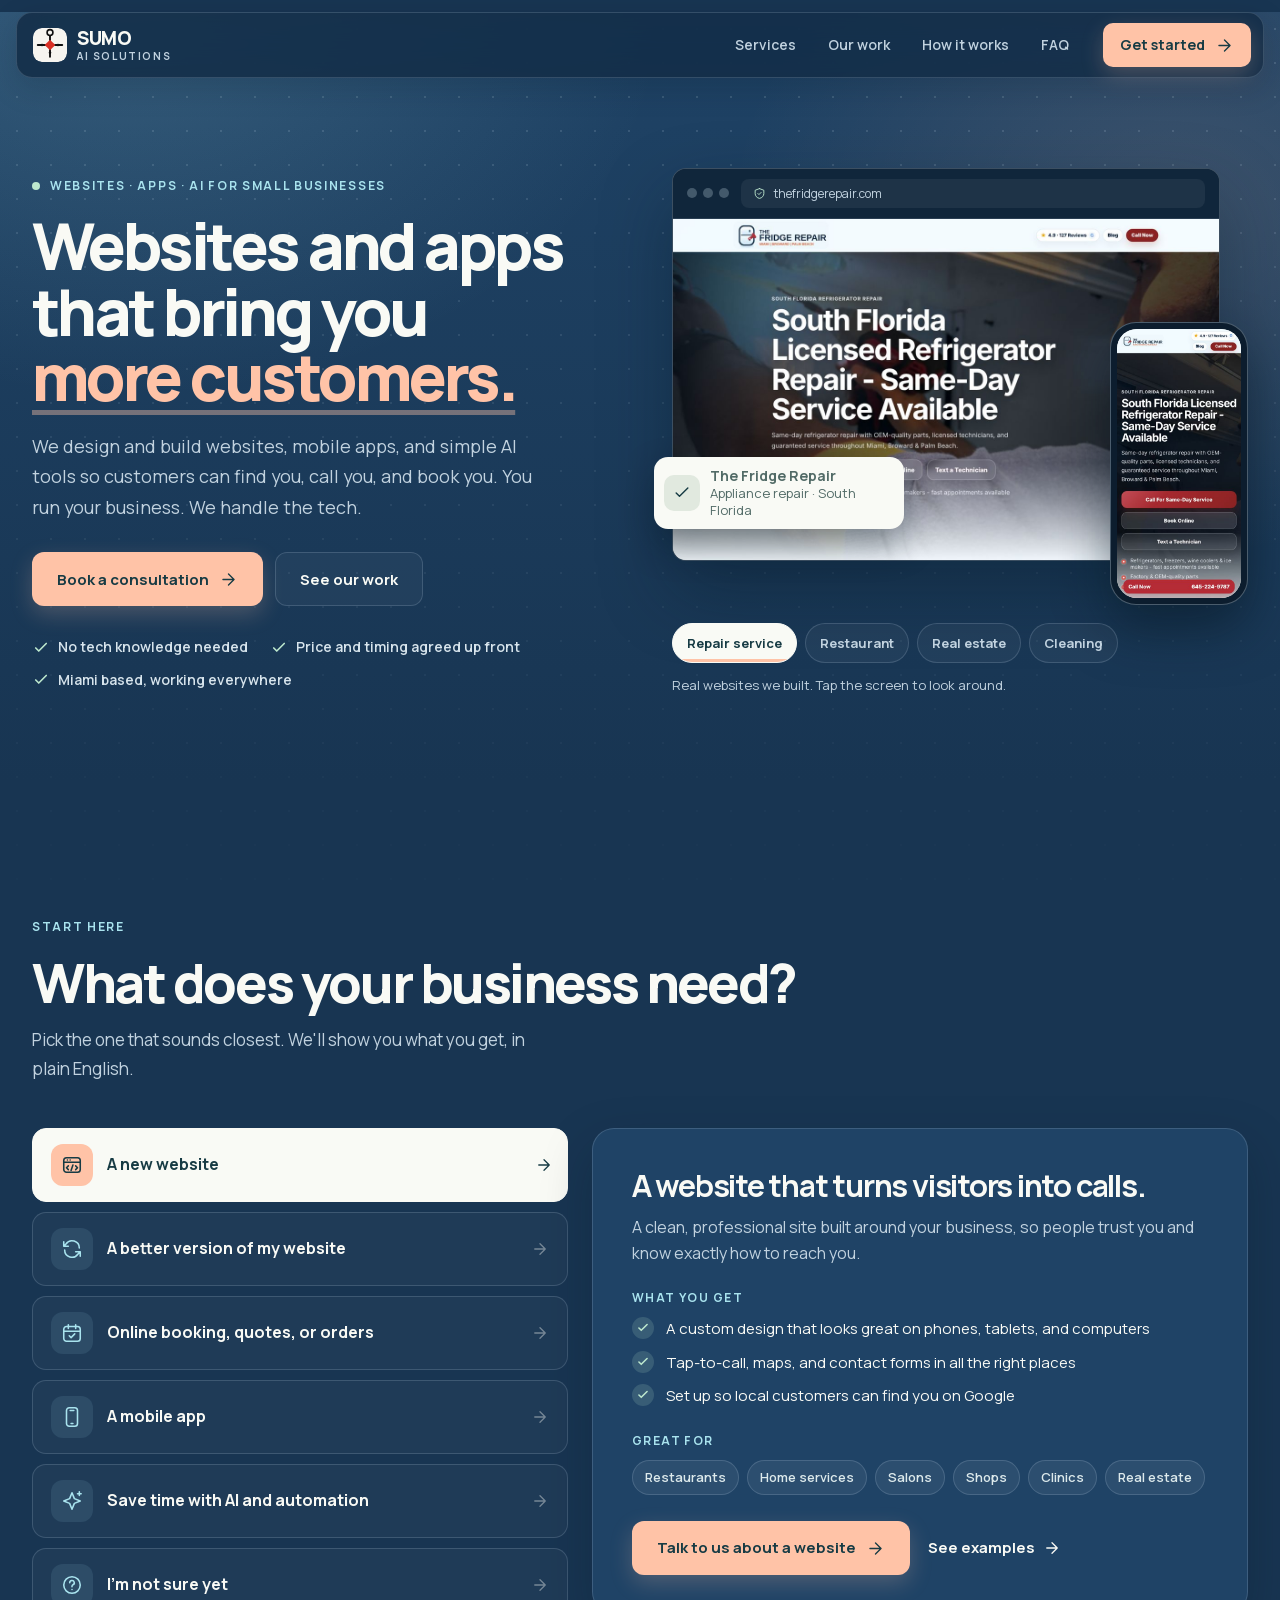
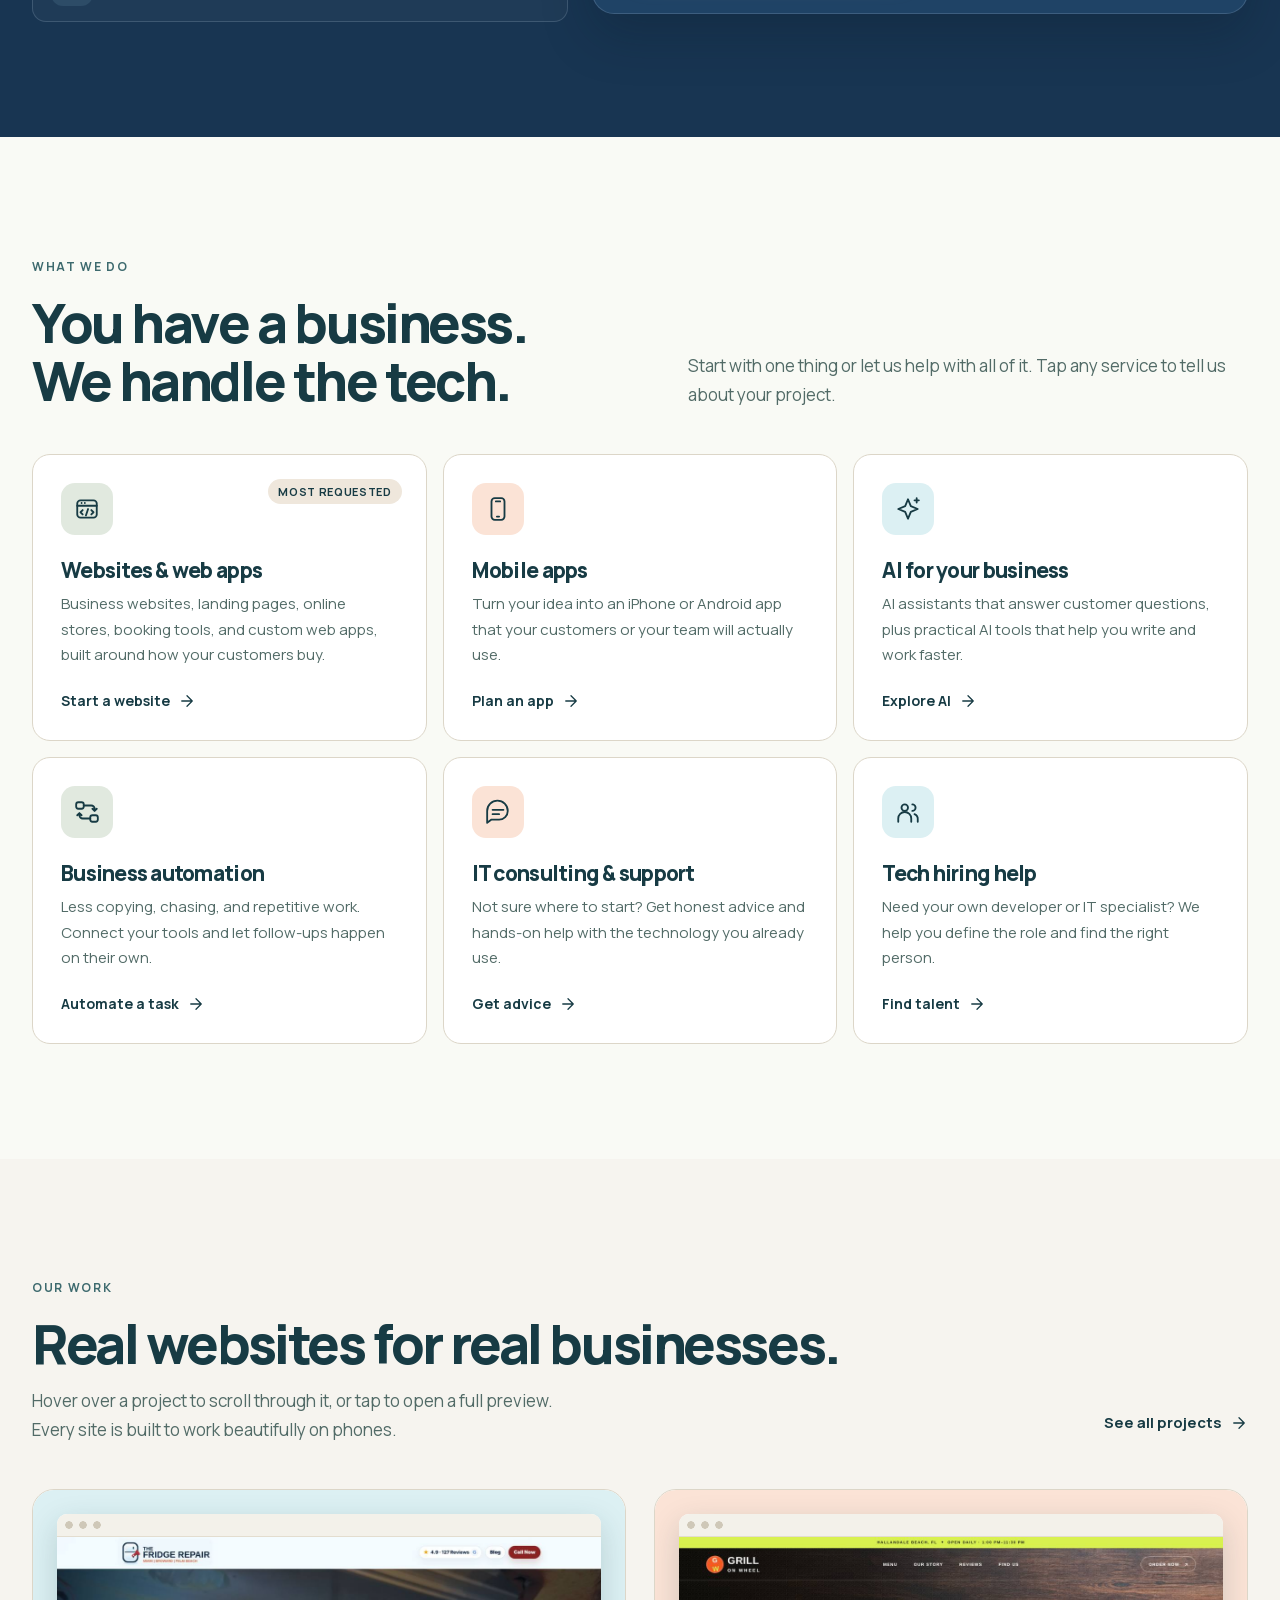
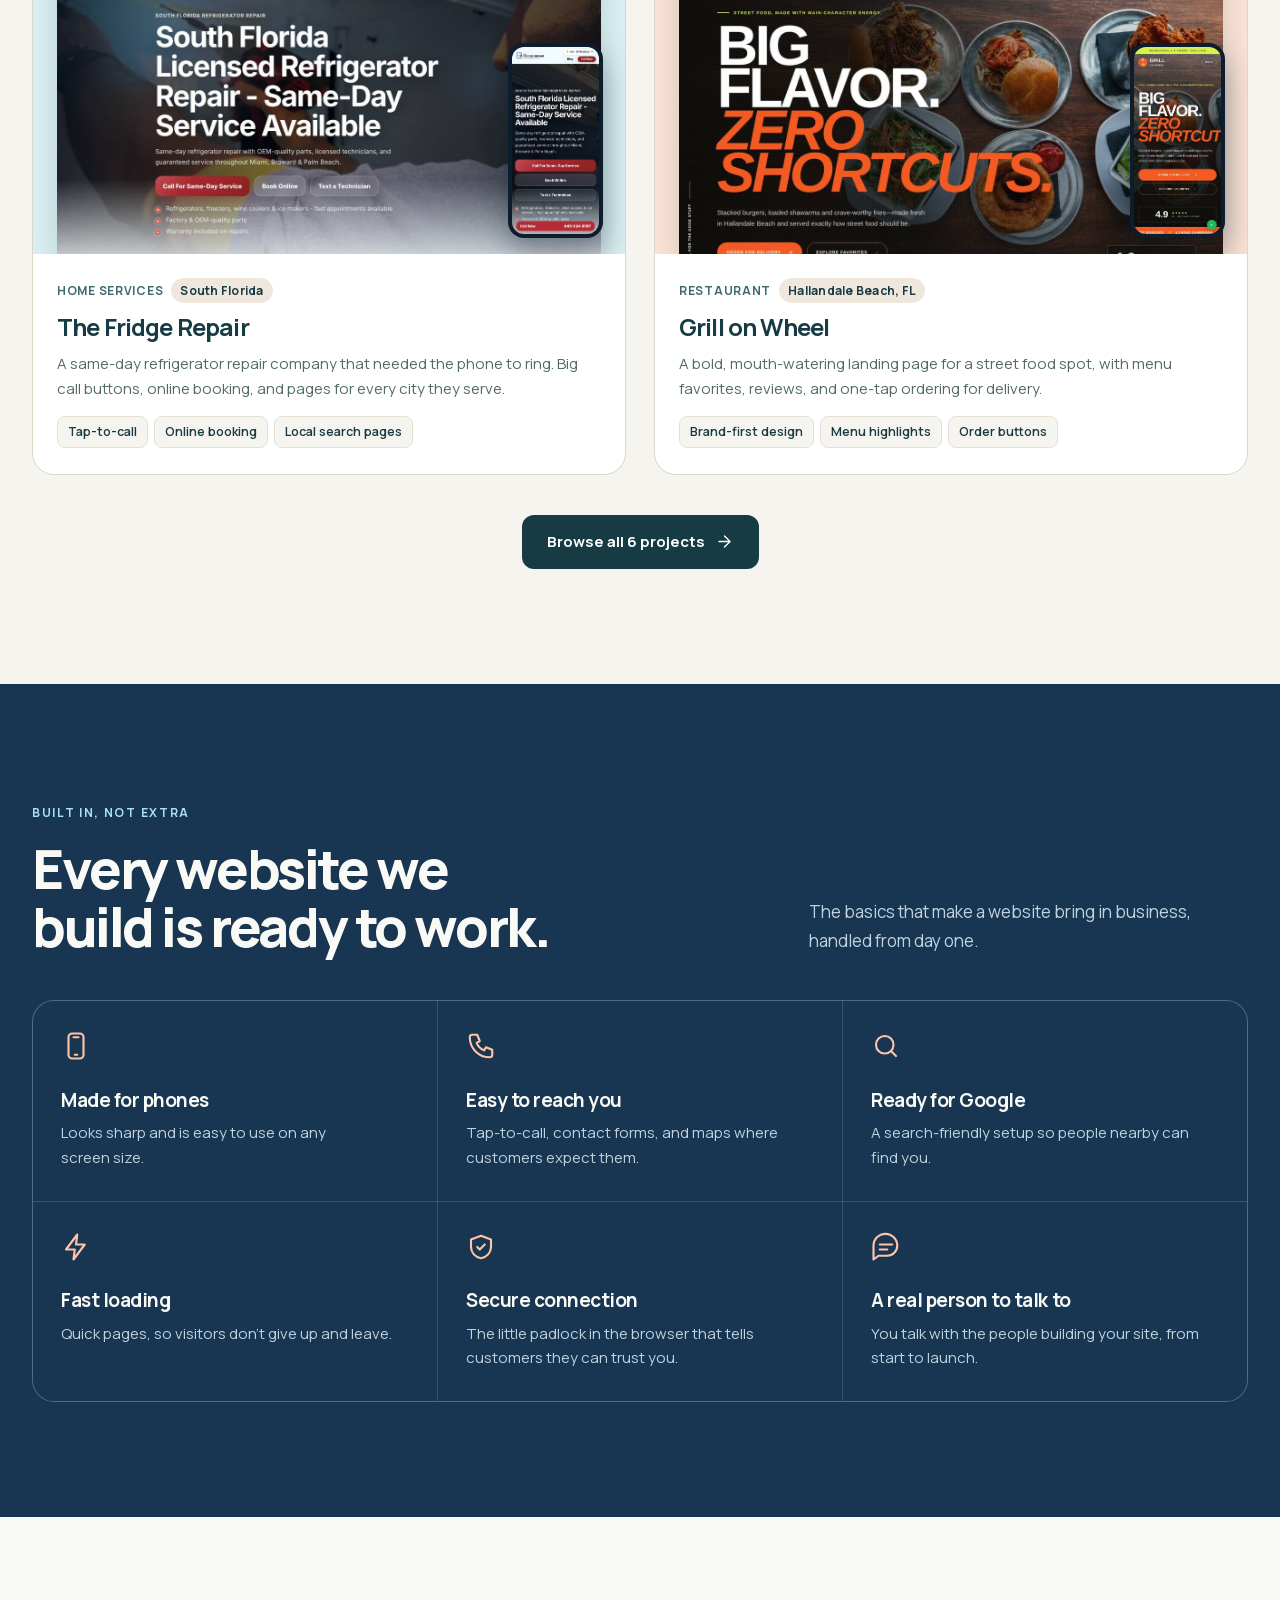
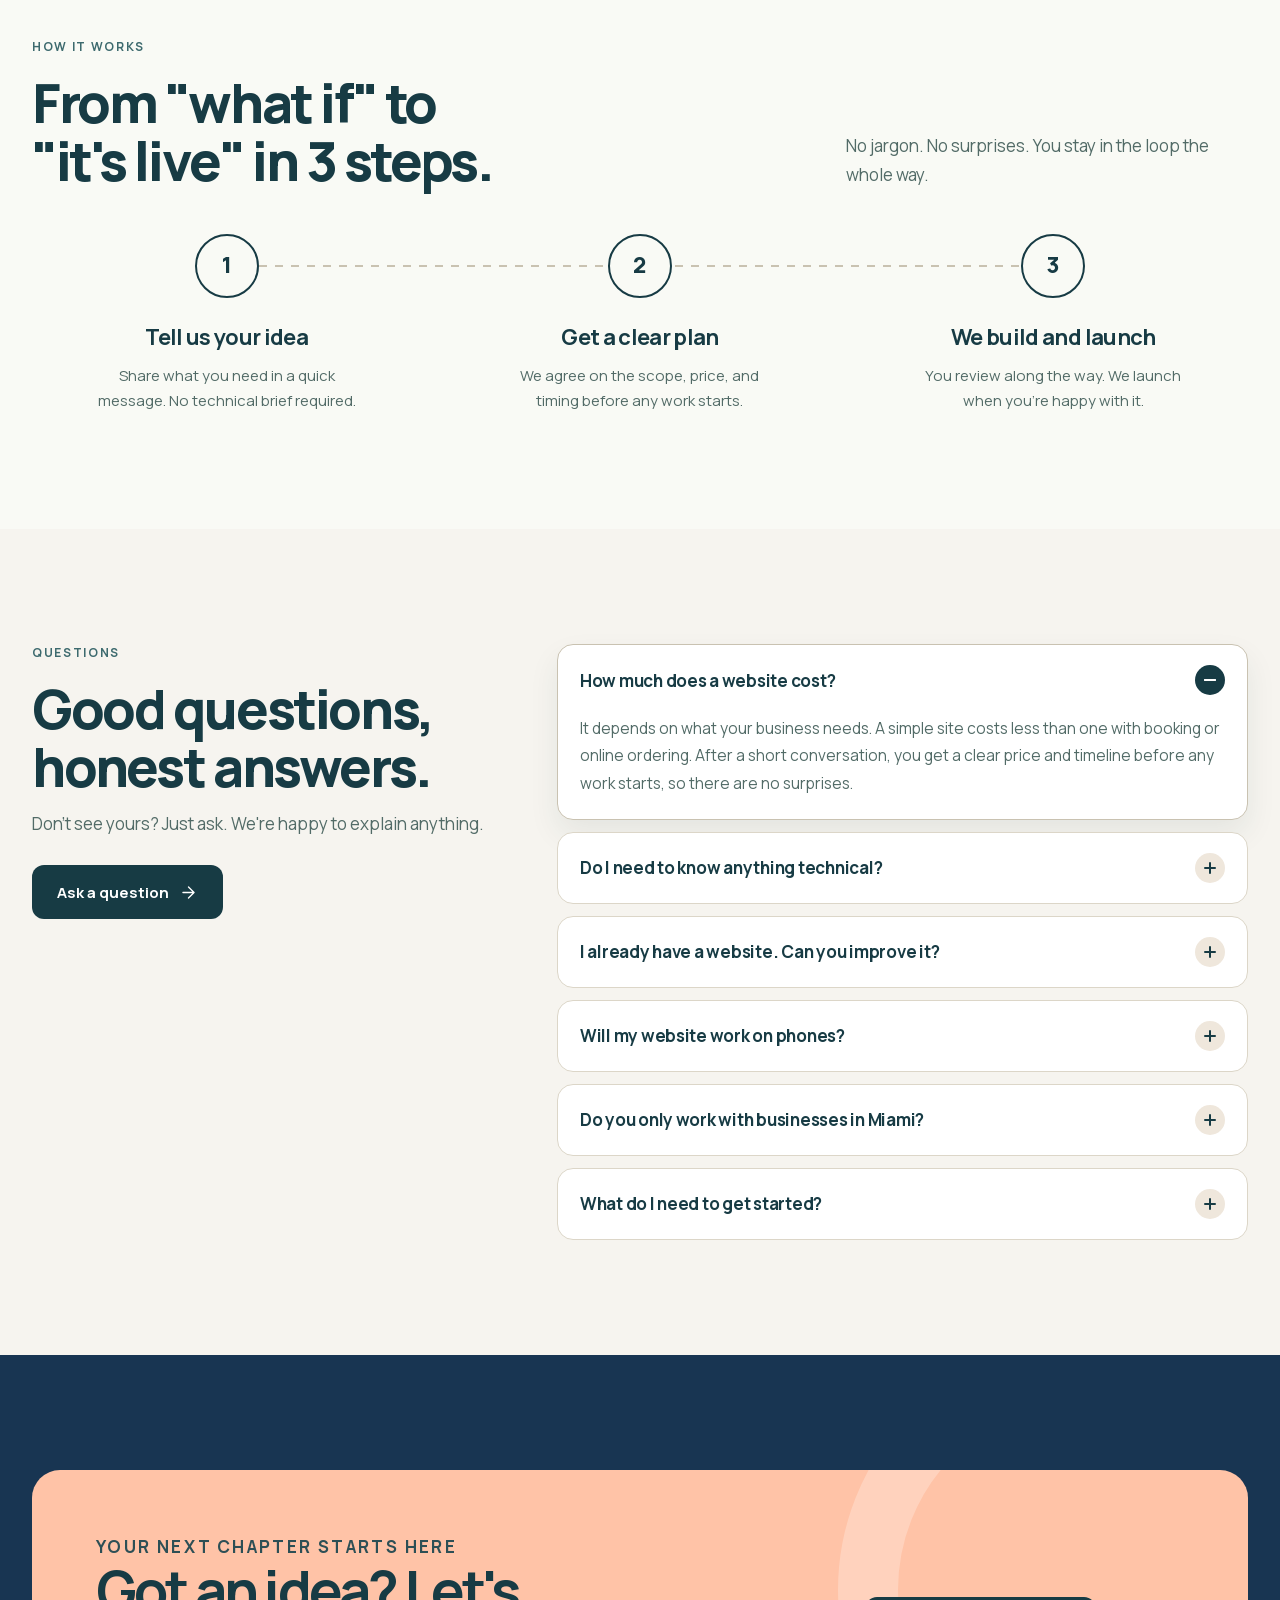
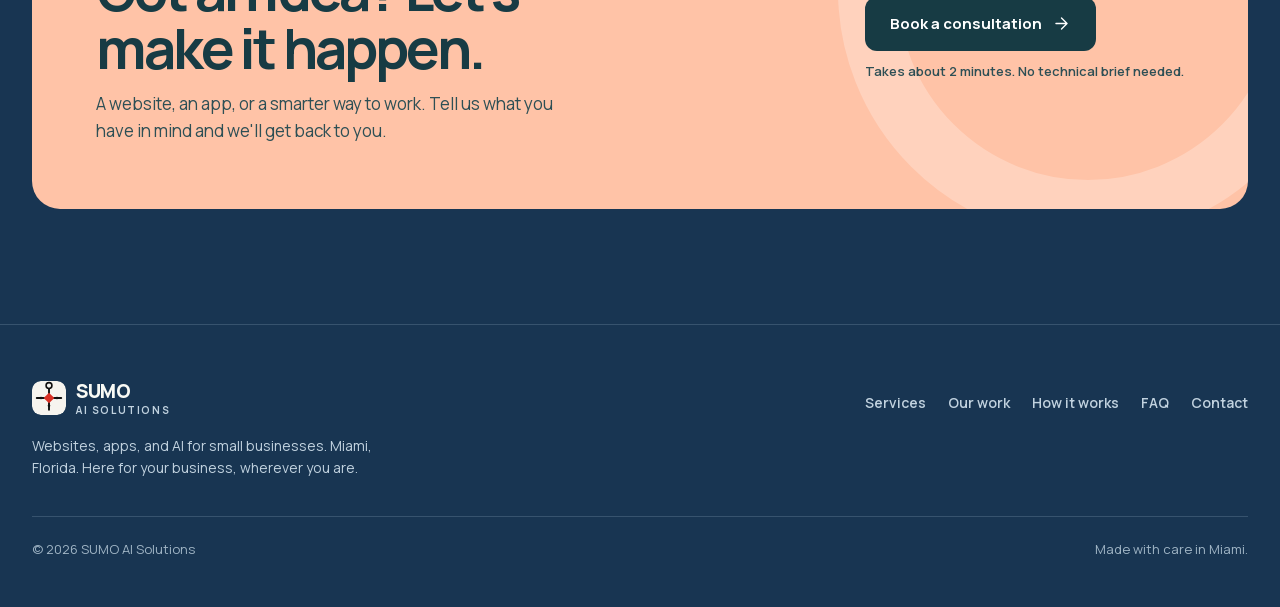
==== commit 70e39300: "Redesign site for small-business ad traffic and refresh the portfolio - New homepage: clearer promis" ====
--- a/index.html
+++ b/index.html
@@ -2,28 +2,28 @@
 <html lang="en">
 <head>
   <meta charset="UTF-8">
-  <meta name="viewport" content="width=device-width, initial-scale=1.0">
+  <meta name="viewport" content="width=device-width, initial-scale=1.0, viewport-fit=cover">
   <meta http-equiv="x-dns-prefetch-control" content="on">
   <meta name="robots" content="index, follow, max-image-preview:large, max-snippet:-1, max-video-preview:-1">
   <meta name="author" content="SUMO AI Solutions">
-  <meta name="theme-color" content="#203e64">
+  <meta name="theme-color" content="#183552">
   <meta
           name="description"
-          content="Websites, mobile apps, AI tools, and business automation for small businesses. Miami-based SUMO AI Solutions makes your next idea simple. Book a consultation."
+          content="Websites, mobile apps, and simple AI tools for small businesses. Miami-based SUMO AI Solutions helps customers find you, call you, and book you. Book a consultation."
   >
   <meta
           name="keywords"
-          content="SUMO AI Solutions, website creation, website development, web design, website design company, web page creation, landing page design, business website development, corporate website development, ecommerce website development, web application development, custom web applications, SaaS development, portal development, dashboard development, internal tools, custom software development, software development company, mobile app development, iOS app development, Android app development, app developers, AI business integration, AI automation, business automation using AI, AI workflow automation, AI consulting, AI implementation, AI solutions company, automation systems, process automation, workflow automation, operational efficiency, process optimization, IT consulting, software consulting, digital consulting, technical consulting, IT services, IT solutions, custom business systems, system integration, systems modernization, enterprise software solutions, startup technology partner, local business websites, enterprise application development, embedded technical teams, technical delivery, software consultants, implementation support, team augmentation, recruiting in IT, IT recruiting, technical recruiting, digital transformation, small business web design, Miami website design, small business apps, small business AI automation"
+          content="SUMO AI Solutions, small business website, website design for small business, website creation, web design, landing page design, business website development, online booking website, ecommerce website development, web application development, mobile app development, iOS app development, Android app development, app developers, AI for small business, AI chatbot for business, AI automation, business automation, workflow automation, IT consulting, IT services, IT recruiting, technical recruiting, local business websites, Miami website design, Florida web design, restaurant website design, home services website, small business apps, small business AI automation"
   >
-  <link rel="icon" type="image/svg+xml" href="assets/favicon-sumo-mark.svg?v=20261116-1">
-  <link rel="shortcut icon" href="assets/favicon-sumo-mark.svg?v=20261116-1">
+  <link rel="icon" type="image/svg+xml" href="assets/favicon-sumo-mark.svg?v=20261116-2">
+  <link rel="shortcut icon" href="assets/favicon-sumo-mark.svg?v=20261116-2">
   <link rel="canonical" href="https://sumoaisolutions.com/">
   <meta property="og:type" content="website">
   <meta property="og:site_name" content="SUMO AI Solutions">
   <meta property="og:title" content="SUMO AI Solutions | Websites, Apps & AI for Small Businesses">
   <meta
           property="og:description"
-          content="A better website. A smarter business. Websites, mobile apps, AI, automation, IT consulting, and recruiting for small businesses."
+          content="Websites and apps that bring small businesses more customers. See our work and book a consultation."
   >
   <meta property="og:url" content="https://sumoaisolutions.com/">
   <meta property="og:image" content="https://sumoaisolutions.com/assets/social-preview.png">
@@ -39,8 +39,8 @@
   <meta name="twitter:image" content="https://sumoaisolutions.com/assets/social-preview.png">
   <title>SUMO AI Solutions | Websites, Apps & AI for Small Businesses</title>
   <link rel="preload" href="assets/fonts/manrope-latin-variable.woff2" as="font" type="font/woff2" crossorigin>
-  <link rel="preload" href="style.css?v=20261116-1" as="style">
-  <link rel="stylesheet" href="style.css?v=20261116-1">
+  <link rel="preload" href="style.css?v=20261116-2" as="style">
+  <link rel="stylesheet" href="style.css?v=20261116-2">
   <!-- Google tag (gtag.js) -->
   <script async src="https://www.googletagmanager.com/gtag/js?id=AW-17948229197"></script>
   <script>
@@ -59,8 +59,8 @@
           "@id": "https://sumoaisolutions.com/#organization",
           "name": "SUMO AI Solutions",
           "url": "https://sumoaisolutions.com/",
-          "logo": "https://sumoaisolutions.com/assets/sketches/logo-concept-window-icon.svg",
-          "description": "SUMO AI Solutions provides website creation, web application development, mobile app development, AI integration for business, automation systems, software consulting, IT services, embedded technical teams, and IT recruiting support.",
+          "logo": "https://sumoaisolutions.com/assets/favicon-sumo-mark.svg",
+          "description": "SUMO AI Solutions builds websites, web apps, mobile apps, AI tools, and business automation for small businesses, and offers IT consulting and IT recruiting support.",
           "sameAs": [
             "https://sumoaisolutions.com/"
           ]
@@ -73,96 +73,31 @@
           "publisher": {
             "@id": "https://sumoaisolutions.com/#organization"
           },
-          "description": "Website creation, web app development, AI automation, software consulting, IT services, technical delivery, and recruiting support."
+          "description": "Websites, mobile apps, AI tools, and automation for small businesses."
         },
         {
           "@type": "ProfessionalService",
           "@id": "https://sumoaisolutions.com/#service",
           "name": "SUMO AI Solutions",
           "url": "https://sumoaisolutions.com/",
-          "description": "Professional technology services including website creation, custom web applications, mobile apps, AI integration, automation, software consulting, IT services, embedded teams, and IT recruiting.",
+          "description": "Website design and development, mobile apps, AI tools, and business automation for small businesses. Based in Miami, Florida, working with clients everywhere.",
           "provider": {
             "@id": "https://sumoaisolutions.com/#organization"
           },
           "areaServed": "Worldwide",
           "hasOfferCatalog": {
             "@type": "OfferCatalog",
-            "name": "Technology Services",
+            "name": "Small Business Technology Services",
             "itemListElement": [
-              {
-                "@type": "Offer",
-                "itemOffered": {
-                  "@type": "Service",
-                  "name": "Website Creation and Website Development",
-                  "description": "Business websites, landing pages, corporate websites, and responsive marketing pages."
-                }
-              },
-              {
-                "@type": "Offer",
-                "itemOffered": {
-                  "@type": "Service",
-                  "name": "Web Application Development",
-                  "description": "Custom web applications, portals, dashboards, internal tools, and business systems."
-                }
-              },
-              {
-                "@type": "Offer",
-                "itemOffered": {
-                  "@type": "Service",
-                  "name": "Mobile App Development",
-                  "description": "iOS and Android app development for customer-facing and internal operational use cases."
-                }
-              },
-              {
-                "@type": "Offer",
-                "itemOffered": {
-                  "@type": "Service",
-                  "name": "AI Integration for Business",
-                  "description": "AI-powered workflows, AI business integration, internal AI tools, copilots, and practical operational AI."
-                }
-              },
-              {
-                "@type": "Offer",
-                "itemOffered": {
-                  "@type": "Service",
-                  "name": "Business Automation Using AI",
-                  "description": "Automation systems, process optimization, operational efficiency, and AI workflow automation."
-                }
-              },
-              {
-                "@type": "Offer",
-                "itemOffered": {
-                  "@type": "Service",
-                  "name": "IT Consulting and Technical Delivery",
-                  "description": "IT solutions, technical consulting, embedded technical teams, modernization, and implementation support."
-                }
-              },
-              {
-                "@type": "Offer",
-                "itemOffered": {
-                "@type": "Service",
-                "name": "IT Recruiting and Technical Talent Support",
-                "description": "Recruiting in the IT sphere, technical recruiting, sourcing, and delivery-focused team augmentation."
-              }
-            },
-            {
-              "@type": "Offer",
-              "itemOffered": {
-                "@type": "Service",
-                "name": "Website Design, Landing Pages, and Business Web Presence",
-                "description": "Website design, landing pages, corporate websites, ecommerce presentation layers, and conversion-focused web experiences."
-              }
-            },
-            {
-              "@type": "Offer",
-              "itemOffered": {
-                "@type": "Service",
-                "name": "Software Consulting, Systems Integration, and IT Services",
-                "description": "Software consulting, IT services, systems integration, modernization, process improvement, and implementation support for growing businesses."
-              }
-            }
-          ]
-        }
+              { "@type": "Offer", "itemOffered": { "@type": "Service", "name": "Website Design and Development", "description": "Business websites, landing pages, website redesigns, online booking, and online ordering." } },
+              { "@type": "Offer", "itemOffered": { "@type": "Service", "name": "Web Application Development", "description": "Custom web apps, customer portals, dashboards, and online tools." } },
+              { "@type": "Offer", "itemOffered": { "@type": "Service", "name": "Mobile App Development", "description": "iPhone and Android apps for customers and teams." } },
+              { "@type": "Offer", "itemOffered": { "@type": "Service", "name": "AI for Small Business", "description": "AI assistants that answer customer questions and practical AI tools for everyday work." } },
+              { "@type": "Offer", "itemOffered": { "@type": "Service", "name": "Business Automation", "description": "Connected tools, automatic follow-ups, and less repetitive manual work." } },
+              { "@type": "Offer", "itemOffered": { "@type": "Service", "name": "IT Consulting", "description": "Clear technology advice, troubleshooting, and hands-on implementation." } },
+              { "@type": "Offer", "itemOffered": { "@type": "Service", "name": "IT Recruiting", "description": "Help finding developers and IT specialists." } }
+            ]
+          }
         }
       ]
     }
@@ -170,154 +105,452 @@
 </head>
 <body>
 <a class="skip-link" href="#main">Skip to content</a>
-<canvas class="dot-grid" id="dotGrid" aria-hidden="true"></canvas>
 <div class="page-shell">
-  <header class="site-header">
-    <a class="brand" href="./" aria-label="SUMO AI Solutions home">SUMO AI Solutions<span class="brand-period" aria-hidden="true">.</span></a>
+  <div class="backdrop" aria-hidden="true"></div>
+  <header class="site-header" data-header>
+    <a class="brand" href="./" aria-label="SUMO AI Solutions home">
+      <img class="brand-mark" src="assets/favicon-sumo-mark.svg?v=20261116-2" width="34" height="34" alt="">
+      <span class="brand-text">SUMO<small>AI Solutions</small></span>
+    </a>
     <nav class="site-nav" aria-label="Primary">
       <a href="#services">Services</a>
-      <a href="portfolio/">Portfolio</a>
-      <a href="#contact">Contact</a>
+      <a href="#work">Our work</a>
+      <a href="#process">How it works</a>
+      <a href="#faq">FAQ</a>
     </nav>
-    <button class="button button-small header-cta" type="button" data-open-consultation>Let's talk <svg class="icon" aria-hidden="true"><use href="assets/icons.svg#external"></use></svg></button>
+    <button class="button button-primary button-small header-cta" type="button" data-open-consultation>Get started <svg class="icon" aria-hidden="true"><use href="assets/icons.svg#arrow"></use></svg></button>
   </header>
+
   <main id="main">
     <section class="hero" id="hero" aria-labelledby="heroTitle">
       <div class="hero-inner container">
         <div class="hero-copy" data-reveal>
-          <p class="eyebrow"><span class="status-dot" aria-hidden="true"></span> Small business. Big possibilities.</p>
-          <h1 id="heroTitle">A better website.<br>A <span class="accent-text">smarter</span><br>business.</h1>
-          <p class="hero-text">Websites, mobile apps, and AI that make running your business easier. We bring the ideas to life. You do your thing.</p>
+          <p class="eyebrow"><span class="status-dot" aria-hidden="true"></span> Websites · Apps · AI for small businesses</p>
+          <h1 id="heroTitle">Websites and apps that bring you <span class="accent-text">more customers.</span></h1>
+          <p class="hero-text">We design and build websites, mobile apps, and simple AI tools so customers can find you, call you, and book you. You run your business. We handle the tech.</p>
           <div class="hero-actions">
-            <button class="button button-primary" type="button" data-open-consultation>Book a Consultation <svg class="icon" aria-hidden="true"><use href="assets/icons.svg#external"></use></svg></button>
-            <a class="button button-secondary" href="#services">Explore Services <svg class="icon" aria-hidden="true"><use href="assets/icons.svg#arrow"></use></svg></a>
-          </div>
-          <p class="hero-location"><span aria-hidden="true">+</span> Miami based. Working everywhere.</p>
-        </div>
-        <div class="hero-visual" data-reveal style="--reveal-delay: 100ms">
-          <div class="visual-orbit" aria-hidden="true"></div>
-          <a class="website-demo" href="#portfolio-preview" aria-label="Explore our website portfolio">
-            <img src="assets/website-concept.svg" width="760" height="570" alt="Website design concept with a clean cream layout and warm coastal illustration" fetchpriority="high">
-          </a>
-          <div class="phone-demo" aria-label="Illustrative mobile booking app design">
-            <span class="phone-camera" aria-hidden="true"></span>
-            <div class="phone-content">
-              <span class="phone-greeting">YOUR BUSINESS, ON THE GO</span>
-              <strong>Good things.<br>One tap away.</strong>
-              <div class="phone-art" aria-hidden="true"><span></span><span></span><span></span></div>
-              <div class="phone-booking"><svg class="icon" aria-hidden="true"><use href="assets/icons.svg#check"></use></svg><span>You're booked.<small>It's that simple.</small></span></div>
-              <span class="phone-bottom" aria-hidden="true"></span>
-            </div>
-          </div>
-          <p class="visual-caption">A little preview of what's possible. <span>Design concept</span></p>
-        </div>
-      </div>
-    </section>
-
-    <section class="section services-section container" id="services" aria-labelledby="servicesTitle">
-      <div class="section-heading" data-reveal>
-        <div><p class="eyebrow">What we do</p><h2 id="servicesTitle">You have a business.<br>We handle the tech.</h2></div>
-        <p>Start with what you need.<br>We'll take it from there.</p>
-      </div>
-      <div class="services-grid" data-reveal>
-          <button class="service-card" id="service-websites" type="button" data-open-consultation data-consultation-topic="Websites & web apps" data-guided-card>
+            <button class="button button-primary" type="button" data-open-consultation>Book a consultation <svg class="icon" aria-hidden="true"><use href="assets/icons.svg#arrow"></use></svg></button>
+            <a class="button button-secondary" href="#work">See our work</a>
+          </div>
+          <ul class="trust-row">
+            <li><svg class="icon" aria-hidden="true"><use href="assets/icons.svg#check"></use></svg>No tech knowledge needed</li>
+            <li><svg class="icon" aria-hidden="true"><use href="assets/icons.svg#check"></use></svg>Price and timing agreed up front</li>
+            <li><svg class="icon" aria-hidden="true"><use href="assets/icons.svg#check"></use></svg>Miami based, working everywhere</li>
+          </ul>
+        </div>
+
+        <div class="showcase" data-showcase data-reveal style="--reveal-delay: 120ms">
+          <div class="showcase-stage">
+            <div class="browser">
+              <div class="browser-bar" aria-hidden="true">
+                <span class="browser-dots"><i></i><i></i><i></i></span>
+                <span class="browser-url"><svg class="icon"><use href="assets/icons.svg#shield"></use></svg><span data-showcase-url>thefridgerepair.com</span></span>
+              </div>
+              <button class="browser-screen" type="button" data-showcase-open aria-label="Preview the featured project">
+                <img class="is-active" data-showcase-desktop src="assets/portfolio/fridge-repair.jpg" width="1200" height="750" alt="The Fridge Repair website on a desktop screen" fetchpriority="high">
+                <img data-showcase-desktop src="assets/portfolio/grill-on-wheel.jpg" width="1200" height="750" alt="Grill on Wheel website on a desktop screen" loading="lazy" decoding="async">
+                <img data-showcase-desktop src="assets/portfolio/imperial-towers.jpg" width="1200" height="750" alt="Imperial Towers website concept on a desktop screen" loading="lazy" decoding="async">
+                <img data-showcase-desktop src="assets/portfolio/chicago-cleaning.jpg" width="1200" height="750" alt="Chicago home cleaning website on a desktop screen" loading="lazy" decoding="async">
+              </button>
+            </div>
+            <div class="phone" aria-hidden="true">
+              <div class="phone-screen">
+                <img class="is-active" data-showcase-mobile src="assets/portfolio/fridge-repair-mobile.jpg" width="390" height="844" alt="">
+                <img data-showcase-mobile src="assets/portfolio/grill-on-wheel-mobile.jpg" width="390" height="844" alt="" loading="lazy" decoding="async">
+                <img data-showcase-mobile src="assets/portfolio/imperial-towers-mobile.jpg" width="390" height="844" alt="" loading="lazy" decoding="async">
+                <img data-showcase-mobile src="assets/portfolio/chicago-cleaning-mobile.jpg" width="390" height="844" alt="" loading="lazy" decoding="async">
+              </div>
+            </div>
+            <div class="showcase-badge">
+              <span class="badge-icon" aria-hidden="true"><svg class="icon"><use href="assets/icons.svg#check"></use></svg></span>
+              <span><strong data-showcase-title>The Fridge Repair</strong><span data-showcase-type>Appliance repair · South Florida</span></span>
+            </div>
+          </div>
+          <div class="showcase-tabs" role="tablist" aria-label="Featured projects">
+            <button class="showcase-tab" type="button" role="tab" aria-selected="true" data-showcase-tab data-title="The Fridge Repair" data-type="Appliance repair · South Florida" data-url="thefridgerepair.com" data-live="https://www.thefridgerepair.com/" data-full="assets/portfolio/fridge-repair-full.jpg">Repair service<span class="progress" aria-hidden="true"></span></button>
+            <button class="showcase-tab" type="button" role="tab" aria-selected="false" tabindex="-1" data-showcase-tab data-title="Grill on Wheel" data-type="Food truck · Hallandale Beach, FL" data-url="lakviat.github.io/greelonwheel" data-live="https://lakviat.github.io/greelonwheel/" data-full="assets/portfolio/grill-on-wheel-full.jpg">Restaurant<span class="progress" aria-hidden="true"></span></button>
+            <button class="showcase-tab" type="button" role="tab" aria-selected="false" tabindex="-1" data-showcase-tab data-title="Imperial Towers" data-type="Condo community · Website concept" data-url="lakviat.github.io/imperial_towers" data-live="https://lakviat.github.io/imperial_towers/" data-full="assets/portfolio/imperial-towers-full.jpg">Real estate<span class="progress" aria-hidden="true"></span></button>
+            <button class="showcase-tab" type="button" role="tab" aria-selected="false" tabindex="-1" data-showcase-tab data-title="Chi Cleaning Co." data-type="Home cleaning · Chicago" data-url="lakviat.github.io/chicago_cleaning_services-" data-live="https://lakviat.github.io/chicago_cleaning_services-/" data-full="assets/portfolio/chicago-cleaning-full.jpg">Cleaning<span class="progress" aria-hidden="true"></span></button>
+          </div>
+          <p class="showcase-caption">Real websites we built. Tap the screen to look around.</p>
+        </div>
+      </div>
+    </section>
+
+    <section class="section" id="needs" aria-labelledby="needsTitle">
+      <div class="container">
+        <div class="section-heading" data-reveal>
+          <div>
+            <p class="eyebrow">Start here</p>
+            <h2 id="needsTitle">What does your business need?</h2>
+            <p class="lede">Pick the one that sounds closest. We'll show you what you get, in plain English.</p>
+          </div>
+        </div>
+        <div class="picker" data-picker data-reveal>
+          <div class="picker-options" role="tablist" aria-label="What you need" aria-orientation="vertical">
+            <button class="picker-option" id="need-tab-website" type="button" role="tab" aria-selected="true" aria-controls="need-website" data-picker-tab>
+              <span class="option-icon" aria-hidden="true"><svg class="icon"><use href="assets/icons.svg#web"></use></svg></span>A new website
+              <svg class="icon option-arrow" aria-hidden="true"><use href="assets/icons.svg#arrow"></use></svg>
+            </button>
+            <button class="picker-option" id="need-tab-refresh" type="button" role="tab" aria-selected="false" aria-controls="need-refresh" tabindex="-1" data-picker-tab>
+              <span class="option-icon" aria-hidden="true"><svg class="icon"><use href="assets/icons.svg#refresh"></use></svg></span>A better version of my website
+              <svg class="icon option-arrow" aria-hidden="true"><use href="assets/icons.svg#arrow"></use></svg>
+            </button>
+            <button class="picker-option" id="need-tab-booking" type="button" role="tab" aria-selected="false" aria-controls="need-booking" tabindex="-1" data-picker-tab>
+              <span class="option-icon" aria-hidden="true"><svg class="icon"><use href="assets/icons.svg#calendar"></use></svg></span>Online booking, quotes, or orders
+              <svg class="icon option-arrow" aria-hidden="true"><use href="assets/icons.svg#arrow"></use></svg>
+            </button>
+            <button class="picker-option" id="need-tab-app" type="button" role="tab" aria-selected="false" aria-controls="need-app" tabindex="-1" data-picker-tab>
+              <span class="option-icon" aria-hidden="true"><svg class="icon"><use href="assets/icons.svg#phone"></use></svg></span>A mobile app
+              <svg class="icon option-arrow" aria-hidden="true"><use href="assets/icons.svg#arrow"></use></svg>
+            </button>
+            <button class="picker-option" id="need-tab-ai" type="button" role="tab" aria-selected="false" aria-controls="need-ai" tabindex="-1" data-picker-tab>
+              <span class="option-icon" aria-hidden="true"><svg class="icon"><use href="assets/icons.svg#spark"></use></svg></span>Save time with AI and automation
+              <svg class="icon option-arrow" aria-hidden="true"><use href="assets/icons.svg#arrow"></use></svg>
+            </button>
+            <button class="picker-option" id="need-tab-unsure" type="button" role="tab" aria-selected="false" aria-controls="need-unsure" tabindex="-1" data-picker-tab>
+              <span class="option-icon" aria-hidden="true"><svg class="icon"><use href="assets/icons.svg#question"></use></svg></span>I'm not sure yet
+              <svg class="icon option-arrow" aria-hidden="true"><use href="assets/icons.svg#arrow"></use></svg>
+            </button>
+          </div>
+
+          <div class="picker-panel" id="need-website" role="tabpanel" aria-labelledby="need-tab-website" tabindex="0" data-picker-panel>
+            <h3>A website that turns visitors into calls.</h3>
+            <p>A clean, professional site built around your business, so people trust you and know exactly how to reach you.</p>
+            <span class="panel-label">What you get</span>
+            <ul class="check-list">
+              <li><svg class="icon" aria-hidden="true"><use href="assets/icons.svg#check"></use></svg>A custom design that looks great on phones, tablets, and computers</li>
+              <li><svg class="icon" aria-hidden="true"><use href="assets/icons.svg#check"></use></svg>Tap-to-call, maps, and contact forms in all the right places</li>
+              <li><svg class="icon" aria-hidden="true"><use href="assets/icons.svg#check"></use></svg>Set up so local customers can find you on Google</li>
+            </ul>
+            <span class="panel-label">Great for</span>
+            <ul class="chip-row"><li>Restaurants</li><li>Home services</li><li>Salons</li><li>Shops</li><li>Clinics</li><li>Real estate</li></ul>
+            <div class="panel-actions">
+              <button class="button button-primary" type="button" data-open-consultation data-consultation-topic="A new website" data-interest="A website">Talk to us about a website <svg class="icon" aria-hidden="true"><use href="assets/icons.svg#arrow"></use></svg></button>
+              <a class="text-link" href="#work">See examples <svg class="icon" aria-hidden="true"><use href="assets/icons.svg#arrow"></use></svg></a>
+            </div>
+          </div>
+          <div class="picker-panel" id="need-refresh" role="tabpanel" aria-labelledby="need-tab-refresh" tabindex="0" data-picker-panel hidden>
+            <h3>Your website, but modern and working for you.</h3>
+            <p>Already have a site that feels old, slow, or hard to use on phones? We'll improve what you have or rebuild it the right way.</p>
+            <span class="panel-label">What you get</span>
+            <ul class="check-list">
+              <li><svg class="icon" aria-hidden="true"><use href="assets/icons.svg#check"></use></svg>A fresh, modern look that matches your business today</li>
+              <li><svg class="icon" aria-hidden="true"><use href="assets/icons.svg#check"></use></svg>Faster pages and a smooth experience on phones</li>
+              <li><svg class="icon" aria-hidden="true"><use href="assets/icons.svg#check"></use></svg>Clear buttons that lead visitors to call, book, or buy</li>
+            </ul>
+            <span class="panel-label">Great for</span>
+            <ul class="chip-row"><li>Outdated sites</li><li>Sites that don't bring calls</li><li>Hard-to-update sites</li></ul>
+            <div class="panel-actions">
+              <button class="button button-primary" type="button" data-open-consultation data-consultation-topic="Improve my website" data-interest="A website">Get my website reviewed <svg class="icon" aria-hidden="true"><use href="assets/icons.svg#arrow"></use></svg></button>
+            </div>
+          </div>
+          <div class="picker-panel" id="need-booking" role="tabpanel" aria-labelledby="need-tab-booking" tabindex="0" data-picker-panel hidden>
+            <h3>Let customers book and buy, even while you sleep.</h3>
+            <p>Stop playing phone tag. Customers can request a quote, book a time, or place an order right from your website.</p>
+            <span class="panel-label">What you get</span>
+            <ul class="check-list">
+              <li><svg class="icon" aria-hidden="true"><use href="assets/icons.svg#check"></use></svg>Booking, quote requests, or online ordering built into your site</li>
+              <li><svg class="icon" aria-hidden="true"><use href="assets/icons.svg#check"></use></svg>New requests sent straight to your email or phone</li>
+              <li><svg class="icon" aria-hidden="true"><use href="assets/icons.svg#check"></use></svg>An online store when you're ready to sell products</li>
+            </ul>
+            <span class="panel-label">Great for</span>
+            <ul class="chip-row"><li>Service businesses</li><li>Food & delivery</li><li>Appointments</li><li>Online shops</li></ul>
+            <div class="panel-actions">
+              <button class="button button-primary" type="button" data-open-consultation data-consultation-topic="Online booking or ordering" data-interest="A website">Set up online booking <svg class="icon" aria-hidden="true"><use href="assets/icons.svg#arrow"></use></svg></button>
+            </div>
+          </div>
+          <div class="picker-panel" id="need-app" role="tabpanel" aria-labelledby="need-tab-app" tabindex="0" data-picker-panel hidden>
+            <h3>Your idea, in your customers' pockets.</h3>
+            <p>From a simple customer app to a brand-new product idea, we'll help you plan it, design it, and get it built.</p>
+            <span class="panel-label">What you get</span>
+            <ul class="check-list">
+              <li><svg class="icon" aria-hidden="true"><use href="assets/icons.svg#check"></use></svg>Apps for iPhone and Android</li>
+              <li><svg class="icon" aria-hidden="true"><use href="assets/icons.svg#check"></use></svg>Help shaping your idea into a clear first version</li>
+              <li><svg class="icon" aria-hidden="true"><use href="assets/icons.svg#check"></use></svg>Design, build, testing, and launch support</li>
+            </ul>
+            <span class="panel-label">Great for</span>
+            <ul class="chip-row"><li>Loyalty & rewards</li><li>Bookings</li><li>Team tools</li><li>New app ideas</li></ul>
+            <div class="panel-actions">
+              <button class="button button-primary" type="button" data-open-consultation data-consultation-topic="A mobile app" data-interest="A mobile app">Talk to us about an app <svg class="icon" aria-hidden="true"><use href="assets/icons.svg#arrow"></use></svg></button>
+            </div>
+          </div>
+          <div class="picker-panel" id="need-ai" role="tabpanel" aria-labelledby="need-tab-ai" tabindex="0" data-picker-panel hidden>
+            <h3>Less busywork. More time for customers.</h3>
+            <p>Let simple AI and automation handle the repetitive stuff, like answering common questions and following up with leads.</p>
+            <span class="panel-label">What you get</span>
+            <ul class="check-list">
+              <li><svg class="icon" aria-hidden="true"><use href="assets/icons.svg#check"></use></svg>An AI assistant that answers common customer questions</li>
+              <li><svg class="icon" aria-hidden="true"><use href="assets/icons.svg#check"></use></svg>Automatic follow-ups, reminders, and notifications</li>
+              <li><svg class="icon" aria-hidden="true"><use href="assets/icons.svg#check"></use></svg>Your tools connected, so you stop copying and pasting</li>
+            </ul>
+            <span class="panel-label">Great for</span>
+            <ul class="chip-row"><li>Busy owners</li><li>Lots of repeat questions</li><li>Missed leads</li></ul>
+            <div class="panel-actions">
+              <button class="button button-primary" type="button" data-open-consultation data-consultation-topic="AI and automation" data-interest="AI &amp; automation">Find time-savers for my business <svg class="icon" aria-hidden="true"><use href="assets/icons.svg#arrow"></use></svg></button>
+            </div>
+          </div>
+          <div class="picker-panel" id="need-unsure" role="tabpanel" aria-labelledby="need-tab-unsure" tabindex="0" data-picker-panel hidden>
+            <h3>That's completely fine. Most people start here.</h3>
+            <p>Tell us what's slowing your business down or what you'd like to grow. We'll suggest the simplest way to get there, even if it's a small fix.</p>
+            <span class="panel-label">How it goes</span>
+            <ul class="check-list">
+              <li><svg class="icon" aria-hidden="true"><use href="assets/icons.svg#check"></use></svg>Tell us about your business in a few sentences</li>
+              <li><svg class="icon" aria-hidden="true"><use href="assets/icons.svg#check"></use></svg>We get back to you with ideas and questions</li>
+              <li><svg class="icon" aria-hidden="true"><use href="assets/icons.svg#check"></use></svg>You decide if and how you want to move forward</li>
+            </ul>
+            <div class="panel-actions">
+              <button class="button button-primary" type="button" data-open-consultation data-consultation-topic="Not sure yet" data-interest="Something else">Ask us anything <svg class="icon" aria-hidden="true"><use href="assets/icons.svg#arrow"></use></svg></button>
+            </div>
+          </div>
+        </div>
+      </div>
+    </section>
+
+    <section class="section light" id="services" aria-labelledby="servicesTitle">
+      <div class="container">
+        <div class="section-heading" data-reveal>
+          <div>
+            <p class="eyebrow">What we do</p>
+            <h2 id="servicesTitle">You have a business.<br>We handle the tech.</h2>
+          </div>
+          <p class="lede">Start with one thing or let us help with all of it. Tap any service to tell us about your project.</p>
+        </div>
+        <div class="services-grid" data-reveal>
+          <button class="service-card" id="service-websites" type="button" data-open-consultation data-consultation-topic="Websites & web apps" data-interest="A website">
+            <span class="service-tag">Most requested</span>
             <span class="service-icon"><svg class="icon" aria-hidden="true"><use href="assets/icons.svg#web"></use></svg></span>
             <span class="service-title">Websites & web apps</span>
-            <span class="service-description">A fresh website, an online store, or a booking tool. Built around your business.</span>
-            <span class="service-link">Let's talk <svg class="icon" aria-hidden="true"><use href="assets/icons.svg#external"></use></svg></span>
+            <span class="service-description">Business websites, landing pages, online stores, booking tools, and custom web apps, built around how your customers buy.</span>
+            <span class="service-link">Start a website <svg class="icon" aria-hidden="true"><use href="assets/icons.svg#arrow"></use></svg></span>
           </button>
-          <button class="service-card" id="service-mobile" type="button" data-open-consultation data-consultation-topic="Mobile apps" data-guided-card>
+          <button class="service-card" id="service-mobile" type="button" data-open-consultation data-consultation-topic="Mobile apps" data-interest="A mobile app">
             <span class="service-icon"><svg class="icon" aria-hidden="true"><use href="assets/icons.svg#phone"></use></svg></span>
             <span class="service-title">Mobile apps</span>
-            <span class="service-description">Turn your idea into an iPhone or Android app your customers love to use.</span>
-            <span class="service-link">Let's talk <svg class="icon" aria-hidden="true"><use href="assets/icons.svg#external"></use></svg></span>
+            <span class="service-description">Turn your idea into an iPhone or Android app that your customers or your team will actually use.</span>
+            <span class="service-link">Plan an app <svg class="icon" aria-hidden="true"><use href="assets/icons.svg#arrow"></use></svg></span>
           </button>
-          <button class="service-card" id="service-ai" type="button" data-open-consultation data-consultation-topic="AI integration" data-guided-card>
+          <button class="service-card" id="service-ai" type="button" data-open-consultation data-consultation-topic="AI for your business" data-interest="AI &amp; automation">
             <span class="service-icon"><svg class="icon" aria-hidden="true"><use href="assets/icons.svg#spark"></use></svg></span>
             <span class="service-title">AI for your business</span>
-            <span class="service-description">Answer customer questions, write faster, and put AI to work for you.</span>
-            <span class="service-link">Let's talk <svg class="icon" aria-hidden="true"><use href="assets/icons.svg#external"></use></svg></span>
+            <span class="service-description">AI assistants that answer customer questions, plus practical AI tools that help you write and work faster.</span>
+            <span class="service-link">Explore AI <svg class="icon" aria-hidden="true"><use href="assets/icons.svg#arrow"></use></svg></span>
           </button>
-          <button class="service-card" id="service-automation" type="button" data-open-consultation data-consultation-topic="Business automation" data-guided-card>
+          <button class="service-card" id="service-automation" type="button" data-open-consultation data-consultation-topic="Business automation" data-interest="AI &amp; automation">
             <span class="service-icon"><svg class="icon" aria-hidden="true"><use href="assets/icons.svg#flow"></use></svg></span>
             <span class="service-title">Business automation</span>
-            <span class="service-description">Less copying, chasing, and repetitive work. More time for what matters.</span>
-            <span class="service-link">Let's talk <svg class="icon" aria-hidden="true"><use href="assets/icons.svg#external"></use></svg></span>
+            <span class="service-description">Less copying, chasing, and repetitive work. Connect your tools and let follow-ups happen on their own.</span>
+            <span class="service-link">Automate a task <svg class="icon" aria-hidden="true"><use href="assets/icons.svg#arrow"></use></svg></span>
           </button>
-          <button class="service-card" id="service-consulting" type="button" data-open-consultation data-consultation-topic="IT consulting" data-guided-card>
+          <button class="service-card" id="service-consulting" type="button" data-open-consultation data-consultation-topic="IT consulting" data-interest="Something else">
             <span class="service-icon"><svg class="icon" aria-hidden="true"><use href="assets/icons.svg#chat"></use></svg></span>
-            <span class="service-title">IT consulting</span>
-            <span class="service-description">Not sure where to start? Get clear advice and hands-on help with your technology.</span>
-            <span class="service-link">Let's talk <svg class="icon" aria-hidden="true"><use href="assets/icons.svg#external"></use></svg></span>
+            <span class="service-title">IT consulting & support</span>
+            <span class="service-description">Not sure where to start? Get honest advice and hands-on help with the technology you already use.</span>
+            <span class="service-link">Get advice <svg class="icon" aria-hidden="true"><use href="assets/icons.svg#arrow"></use></svg></span>
           </button>
-          <button class="service-card" id="service-recruiting" type="button" data-open-consultation data-consultation-topic="IT recruiting" data-guided-card>
+          <button class="service-card" id="service-recruiting" type="button" data-open-consultation data-consultation-topic="IT recruiting" data-interest="Something else">
             <span class="service-icon"><svg class="icon" aria-hidden="true"><use href="assets/icons.svg#people"></use></svg></span>
-            <span class="service-title">IT recruiting</span>
-            <span class="service-description">Find the right developers and tech specialists to help your business grow.</span>
-            <span class="service-link">Let's talk <svg class="icon" aria-hidden="true"><use href="assets/icons.svg#external"></use></svg></span>
+            <span class="service-title">Tech hiring help</span>
+            <span class="service-description">Need your own developer or IT specialist? We help you define the role and find the right person.</span>
+            <span class="service-link">Find talent <svg class="icon" aria-hidden="true"><use href="assets/icons.svg#arrow"></use></svg></span>
           </button>
-      </div>
-    </section>
-
-    <section class="section work-section container" id="portfolio-preview" aria-labelledby="workTitle">
-      <div class="section-heading" data-reveal>
-        <div><p class="eyebrow">Less talk. More doing.</p><h2 id="workTitle">Portfolio<span class="accent-text">.</span></h2></div>
-        <a class="text-link" href="portfolio/">See all work <svg class="icon" aria-hidden="true"><use href="assets/icons.svg#arrow"></use></svg></a>
-      </div>
-      <div class="work-grid" data-reveal>
-        <a class="work-card" href="portfolio/#tvmount360">
-          <div class="work-image work-image-warm"><img src="assets/portfolio/tvmount360.jpg" width="1440" height="1000" loading="lazy" decoding="async" alt="TV Mount 360 website, featuring its TV installation services"><span class="work-open"><svg class="icon" aria-hidden="true"><use href="assets/icons.svg#external"></use></svg></span></div>
-          <div class="work-caption"><div><h3>TV Mount 360</h3><p>A local service, ready for more customers.</p></div><span class="work-type">Business website</span></div>
-        </a>
-        <a class="work-card" href="portfolio/#jobs-in-kyrgyzstan">
-          <div class="work-image work-image-blue"><img src="assets/portfolio/jobs-in-kyrgyzstan.jpg" width="1440" height="1000" loading="lazy" decoding="async" alt="Global Staff Agency website for jobs in Kyrgyzstan"><span class="work-open"><svg class="icon" aria-hidden="true"><use href="assets/icons.svg#external"></use></svg></span></div>
-          <div class="work-caption"><div><h3>Jobs in Kyrgyzstan</h3><p>Helping people find their next opportunity.</p></div><span class="work-type">Recruitment website</span></div>
-        </a>
-      </div>
-    </section>
-
-    <section class="process-section container" aria-label="How we work" data-reveal>
-      <p class="eyebrow">From "what if" to "it's live"</p>
-      <div class="process-grid">
-        <div><span class="process-step">01 / Tell us your idea</span><p>No jargon. Just a conversation.</p></div>
-        <div><span class="process-step">02 / Get a clear plan</span><p>Scope, price, and timing. Up front.</p></div>
-        <div><span class="process-step">03 / Let's build it</span><p>You stay in the loop, from start to launch.</p></div>
-      </div>
-    </section>
-
-    <section class="contact-section container" id="contact" aria-labelledby="contactTitle" data-reveal>
-      <div><p class="eyebrow">Your next chapter starts here</p><h2 id="contactTitle">Got an idea?<br>Let's make it <span>happen.</span></h2><p>A website, an app, or a better way to work.<br>Tell us what you have in mind.</p></div>
-      <div class="contact-actions"><button class="button button-dark" type="button" data-open-consultation>Book a Consultation <svg class="icon" aria-hidden="true"><use href="assets/icons.svg#external"></use></svg></button><span>No technical brief needed.</span></div>
-      <span class="contact-decoration" aria-hidden="true">+</span>
+        </div>
+      </div>
+    </section>
+
+    <section class="section light light-2" id="work" aria-labelledby="workTitle">
+      <div class="container">
+        <div class="section-heading" data-reveal>
+          <div>
+            <p class="eyebrow">Our work</p>
+            <h2 id="workTitle">Real websites for real businesses.</h2>
+            <p class="lede">Hover over a project to scroll through it, or tap to open a full preview. Every site is built to work beautifully on phones.</p>
+          </div>
+          <a class="text-link" href="portfolio/">See all projects <svg class="icon" aria-hidden="true"><use href="assets/icons.svg#arrow"></use></svg></a>
+        </div>
+        <div class="work-grid" data-reveal>
+          <article class="work-card" id="project-fridge-repair">
+            <button class="work-media" type="button" style="--tint:#dcf0f3" data-open-preview data-preview-title="The Fridge Repair" data-preview-domain="thefridgerepair.com" data-preview-url="https://www.thefridgerepair.com/" data-preview-mode="image" data-preview-image="assets/portfolio/fridge-repair-full.jpg" aria-label="Preview The Fridge Repair website">
+              <span class="work-window"><img src="assets/portfolio/fridge-repair-full.jpg" width="1200" height="4333" alt="The Fridge Repair website" loading="lazy" decoding="async"></span>
+              <span class="work-phone" aria-hidden="true"><img src="assets/portfolio/fridge-repair-mobile.jpg" width="390" height="844" alt="" loading="lazy" decoding="async"></span>
+              <span class="work-hint"><svg class="icon" aria-hidden="true"><use href="assets/icons.svg#eye"></use></svg>Click to preview</span>
+            </button>
+            <div class="work-body">
+              <div class="work-meta">Home services <span class="pill">South Florida</span></div>
+              <h3>The Fridge Repair</h3>
+              <p>A same-day refrigerator repair company that needed the phone to ring. Big call buttons, online booking, and pages for every city they serve.</p>
+              <ul class="built-list"><li>Tap-to-call</li><li>Online booking</li><li>Local search pages</li></ul>
+            </div>
+          </article>
+          <article class="work-card" id="project-grill-on-wheel">
+            <button class="work-media" type="button" style="--tint:#fbe3d6" data-open-preview data-preview-title="Grill on Wheel" data-preview-domain="lakviat.github.io/greelonwheel" data-preview-url="https://lakviat.github.io/greelonwheel/" data-preview-mode="image" data-preview-image="assets/portfolio/grill-on-wheel-full.jpg" aria-label="Preview Grill on Wheel website">
+              <span class="work-window"><img src="assets/portfolio/grill-on-wheel-full.jpg" width="1200" height="4333" alt="Grill on Wheel website" loading="lazy" decoding="async"></span>
+              <span class="work-phone" aria-hidden="true"><img src="assets/portfolio/grill-on-wheel-mobile.jpg" width="390" height="844" alt="" loading="lazy" decoding="async"></span>
+              <span class="work-hint"><svg class="icon" aria-hidden="true"><use href="assets/icons.svg#eye"></use></svg>Click to preview</span>
+            </button>
+            <div class="work-body">
+              <div class="work-meta">Restaurant <span class="pill">Hallandale Beach, FL</span></div>
+              <h3>Grill on Wheel</h3>
+              <p>A bold, mouth-watering landing page for a street food spot, with menu favorites, reviews, and one-tap ordering for delivery.</p>
+              <ul class="built-list"><li>Brand-first design</li><li>Menu highlights</li><li>Order buttons</li></ul>
+            </div>
+          </article>
+        </div>
+        <div class="work-footer"><a class="button button-dark" href="portfolio/">Browse all 6 projects <svg class="icon" aria-hidden="true"><use href="assets/icons.svg#arrow"></use></svg></a></div>
+      </div>
+    </section>
+
+    <section class="section" id="included" aria-labelledby="includedTitle">
+      <div class="container">
+        <div class="section-heading" data-reveal>
+          <div>
+            <p class="eyebrow">Built in, not extra</p>
+            <h2 id="includedTitle">Every website we build is ready to work.</h2>
+          </div>
+          <p class="lede">The basics that make a website bring in business, handled from day one.</p>
+        </div>
+        <div class="included-grid" data-reveal>
+          <div class="included-item"><svg class="icon" aria-hidden="true"><use href="assets/icons.svg#phone"></use></svg><h3>Made for phones</h3><p>Looks sharp and is easy to use on any screen size.</p></div>
+          <div class="included-item"><svg class="icon" aria-hidden="true"><use href="assets/icons.svg#call"></use></svg><h3>Easy to reach you</h3><p>Tap-to-call, contact forms, and maps where customers expect them.</p></div>
+          <div class="included-item"><svg class="icon" aria-hidden="true"><use href="assets/icons.svg#search"></use></svg><h3>Ready for Google</h3><p>A search-friendly setup so people nearby can find you.</p></div>
+          <div class="included-item"><svg class="icon" aria-hidden="true"><use href="assets/icons.svg#bolt"></use></svg><h3>Fast loading</h3><p>Quick pages, so visitors don't give up and leave.</p></div>
+          <div class="included-item"><svg class="icon" aria-hidden="true"><use href="assets/icons.svg#shield"></use></svg><h3>Secure connection</h3><p>The little padlock in the browser that tells customers they can trust you.</p></div>
+          <div class="included-item"><svg class="icon" aria-hidden="true"><use href="assets/icons.svg#chat"></use></svg><h3>A real person to talk to</h3><p>You talk with the people building your site, from start to launch.</p></div>
+        </div>
+      </div>
+    </section>
+
+    <section class="section light" id="process" aria-labelledby="processTitle">
+      <div class="container">
+        <div class="section-heading" data-reveal>
+          <div>
+            <p class="eyebrow">How it works</p>
+            <h2 id="processTitle">From "what if" to "it's live" in 3 steps.</h2>
+          </div>
+          <p class="lede">No jargon. No surprises. You stay in the loop the whole way.</p>
+        </div>
+        <ol class="steps" data-reveal>
+          <li class="step"><span class="step-num">1</span><h3>Tell us your idea</h3><p>Share what you need in a quick message. No technical brief required.</p></li>
+          <li class="step"><span class="step-num">2</span><h3>Get a clear plan</h3><p>We agree on the scope, price, and timing before any work starts.</p></li>
+          <li class="step"><span class="step-num">3</span><h3>We build and launch</h3><p>You review along the way. We launch when you're happy with it.</p></li>
+        </ol>
+      </div>
+    </section>
+
+    <section class="section light light-2" id="faq" aria-labelledby="faqTitle">
+      <div class="container faq-layout">
+        <div class="section-heading" data-reveal>
+          <p class="eyebrow">Questions</p>
+          <h2 id="faqTitle">Good questions, honest answers.</h2>
+          <p class="lede">Don't see yours? Just ask. We're happy to explain anything.</p>
+          <button class="button button-dark" type="button" data-open-consultation data-consultation-topic="A question" data-interest="Something else">Ask a question <svg class="icon" aria-hidden="true"><use href="assets/icons.svg#arrow"></use></svg></button>
+        </div>
+        <div class="faq-list" data-reveal>
+          <details class="faq-item" open>
+            <summary>How much does a website cost?<span class="faq-toggle" aria-hidden="true"></span></summary>
+            <div class="faq-answer"><p>It depends on what your business needs. A simple site costs less than one with booking or online ordering. After a short conversation, you get a clear price and timeline before any work starts, so there are no surprises.</p></div>
+          </details>
+          <details class="faq-item">
+            <summary>Do I need to know anything technical?<span class="faq-toggle" aria-hidden="true"></span></summary>
+            <div class="faq-answer"><p>Not at all. Tell us about your business and your customers in your own words. We'll turn that into a plan and handle the technical parts.</p></div>
+          </details>
+          <details class="faq-item">
+            <summary>I already have a website. Can you improve it?<span class="faq-toggle" aria-hidden="true"></span></summary>
+            <div class="faq-answer"><p>Yes. We can refresh the design, fix what isn't working, make it faster and phone-friendly, or rebuild it if that's the better option. We'll tell you honestly which makes more sense.</p></div>
+          </details>
+          <details class="faq-item">
+            <summary>Will my website work on phones?<span class="faq-toggle" aria-hidden="true"></span></summary>
+            <div class="faq-answer"><p>Always. Most of your customers will see your website on a phone first, so we design for phones from the very beginning.</p></div>
+          </details>
+          <details class="faq-item">
+            <summary>Do you only work with businesses in Miami?<span class="faq-toggle" aria-hidden="true"></span></summary>
+            <div class="faq-answer"><p>No. We're based in Miami, Florida, and work with businesses everywhere. Everything can be done online.</p></div>
+          </details>
+          <details class="faq-item">
+            <summary>What do I need to get started?<span class="faq-toggle" aria-hidden="true"></span></summary>
+            <div class="faq-answer"><p>Just an idea. Send us your name, email, and a few sentences about your business. If you have a logo, photos, or websites you like, you can attach or link them, but that's optional.</p></div>
+          </details>
+        </div>
+      </div>
+    </section>
+
+    <section class="section" id="contact" aria-labelledby="contactTitle">
+      <div class="container">
+        <div class="cta-band" data-reveal>
+          <div>
+            <p class="eyebrow">Your next chapter starts here</p>
+            <h2 id="contactTitle">Got an idea? Let's make it happen.</h2>
+            <p>A website, an app, or a smarter way to work. Tell us what you have in mind and we'll get back to you.</p>
+          </div>
+          <div class="cta-actions">
+            <button class="button button-dark" type="button" data-open-consultation>Book a consultation <svg class="icon" aria-hidden="true"><use href="assets/icons.svg#arrow"></use></svg></button>
+            <span class="cta-note">Takes about 2 minutes. No technical brief needed.</span>
+          </div>
+        </div>
+      </div>
     </section>
   </main>
-  <footer class="site-footer container">
-    <a class="brand" href="./">SUMO AI Solutions<span class="brand-period" aria-hidden="true">.</span></a>
-    <p>Miami, Florida. Here for your business, wherever you are.</p>
-    <div class="footer-bottom"><span>&copy; 2026 SUMO AI Solutions</span><div class="footer-links"><a href="#services">Services</a><a href="portfolio/">Portfolio</a><button type="button" data-open-consultation>Contact</button></div></div>
+
+  <footer class="site-footer">
+    <div class="container">
+      <div class="footer-top">
+        <div>
+          <a class="brand" href="./"><img class="brand-mark" src="assets/favicon-sumo-mark.svg?v=20261116-2" width="34" height="34" alt=""><span class="brand-text">SUMO<small>AI Solutions</small></span></a>
+          <p>Websites, apps, and AI for small businesses. Miami, Florida. Here for your business, wherever you are.</p>
+        </div>
+        <nav class="footer-links" aria-label="Footer"><a href="#services">Services</a><a href="portfolio/">Our work</a><a href="#process">How it works</a><a href="#faq">FAQ</a><button type="button" data-open-consultation>Contact</button></nav>
+      </div>
+      <div class="footer-bottom"><span>&copy; 2026 SUMO AI Solutions</span><span>Made with care in Miami.</span></div>
+    </div>
   </footer>
 </div>
+
+<div class="mobile-cta" data-mobile-cta>
+  <a class="button button-secondary" href="portfolio/">Our work</a>
+  <button class="button button-primary" type="button" data-open-consultation>Get started</button>
+</div>
+
+<div class="portfolio-preview-modal" id="portfolioPreviewModal" hidden>
+  <div class="portfolio-preview-overlay" data-close-portfolio-preview></div>
+  <div class="portfolio-preview-dialog" role="dialog" aria-modal="true" aria-labelledby="portfolioPreviewTitle">
+    <button class="consultation-close" type="button" aria-label="Close project preview" data-close-portfolio-preview>&times;</button>
+    <div class="portfolio-preview-head"><p class="eyebrow" id="portfolioPreviewDomain">Website preview</p><h2 id="portfolioPreviewTitle" tabindex="-1">Project preview</h2></div>
+    <div class="portfolio-preview-actions"><a class="button button-secondary button-small" id="portfolioPreviewLiveLink" href="#" target="_blank" rel="noopener noreferrer">Visit live site <svg class="icon" aria-hidden="true"><use href="assets/icons.svg#external"></use></svg></a><button class="button button-primary button-small" type="button" data-open-consultation data-consultation-topic="A website like this one" data-interest="A website">Build something like this</button></div>
+    <p class="preview-help">Scroll inside the window to see the full page.</p>
+    <div class="portfolio-preview-frame-wrap">
+      <img id="portfolioPreviewImage" class="portfolio-preview-image" alt="" hidden>
+    </div>
+  </div>
+</div>
+
 <div class="consultation-modal" id="consultationModal" hidden>
   <div class="consultation-overlay" data-close-consultation></div>
-  <div class="consultation-dialog glass-panel" role="dialog" aria-modal="true" aria-labelledby="consultationTitle" tabindex="-1">
+  <div class="consultation-dialog" role="dialog" aria-modal="true" aria-labelledby="consultationTitle" tabindex="-1">
     <button class="consultation-close" type="button" aria-label="Close consultation form" data-close-consultation>&times;</button>
 
     <div class="consultation-head">
       <p class="eyebrow">Book a Consultation</p>
-      <h2 id="consultationTitle">What do you have in mind?</h2>
-      <p>
-        A new website, an app, or a little less busywork. Tell us your idea and we will get back to you.
-      </p>
+      <h2 id="consultationTitle" tabindex="-1">What do you have in mind?</h2>
+      <p>A new website, an app, or a little less busywork. Tell us your idea and we will get back to you.</p>
     </div>
 
     <form class="consultation-form" id="consultationForm" data-endpoint="https://script.google.com/macros/s/AKfycbzSDoKrP5WWN14kzDUCTtE5N9jBej-nVHb2ZEJLPkccyhfFOqykzQCnPzPtrISZbTLETw/exec">
+      <fieldset class="interest-group">
+        <legend>I'm interested in</legend>
+        <div class="interest-options">
+          <label><input type="radio" name="interest" value="A website"><span>A website</span></label>
+          <label><input type="radio" name="interest" value="A mobile app"><span>A mobile app</span></label>
+          <label><input type="radio" name="interest" value="AI &amp; automation"><span>AI &amp; automation</span></label>
+          <label><input type="radio" name="interest" value="Something else"><span>Something else</span></label>
+        </div>
+      </fieldset>
       <div class="form-grid">
         <label class="form-field">
-          <span>First Name</span>
+          <span>First name</span>
           <input type="text" name="first_name" placeholder="First name" autocomplete="given-name" required>
         </label>
         <label class="form-field">
-          <span>Last Name</span>
+          <span>Last name</span>
           <input type="text" name="last_name" placeholder="Last name" autocomplete="family-name" required>
         </label>
         <label class="form-field">
@@ -329,18 +562,18 @@
           <input type="tel" name="phone" placeholder="+1 (555) 123-4567" autocomplete="tel">
         </label>
         <label class="form-field form-field-full">
-          <span>What are you trying to accomplish?</span>
-          <textarea name="project_description" rows="4" placeholder="Tell us about your business and what you need. You can include links to websites you like." required></textarea>
+          <span>Tell us about your business and what you need</span>
+          <textarea name="project_description" rows="4" placeholder="For example: I run a cleaning company and want a website where customers can request a quote." required></textarea>
         </label>
         <label class="form-field form-field-full">
           <span>Attachments <small>(optional)</small></span>
           <input type="file" name="attachments" multiple accept=".pdf,.doc,.docx,.txt,.png,.jpg,.jpeg,.zip">
-          <small>Attach briefs, screenshots, requirements, or wireframes. Up to 10 MB per file.</small>
+          <small>Logo, photos, notes, or screenshots of sites you like. Up to 10 MB per file.</small>
         </label>
       </div>
 
       <div class="consultation-actions">
-        <button class="button button-primary" type="submit">Send My Request</button>
+        <button class="button button-primary" type="submit">Send my request</button>
         <button class="button button-secondary" type="button" data-close-consultation>Cancel</button>
       </div>
 
@@ -351,7 +584,6 @@
   </div>
 </div>
 
-
-<script src="script.js?v=20261116-1" defer></script>
+<script src="script.js?v=20261116-2" defer></script>
 </body>
 </html>
--- a/style.css
+++ b/style.css
@@ -1,3 +1,9 @@
+/* SUMO AI Solutions — shared styles
+   Palette uses the existing brand values only:
+   navy #183552 / #142d45, ink #173b44, cream #f9faf5 / #f6f4ef,
+   peach #ffc3a7 (hover #ffd2bb), cyan #a9e3ee, muted #c1d2df, mark red #d93025.
+   Light tints below are mixes of those values. */
+
 @font-face {
   font-family: "Manrope";
   font-style: normal;
@@ -5,370 +11,463 @@
   font-display: swap;
   src: url("assets/fonts/manrope-latin-variable.woff2") format("woff2");
 }
+
 :root {
   color-scheme: dark;
   --bg: #183552;
+  --bg-deep: #142d45;
+  --bg-raised: #1f4366;
   --text: #f9faf5;
   --muted: #c1d2df;
   --accent: #ffc3a7;
+  --accent-hover: #ffd2bb;
   --cyan: #a9e3ee;
   --ink: #173b44;
-  --border: rgba(218, 237, 250, .19);
-  --container: 1480px;
+  --ink-soft: #526b67;
+  --cream: #f9faf5;
+  --cream-2: #f6f4ef;
+  --cream-3: #efe7dc;
+  --mark-red: #d93025;
+  --border: rgba(218, 237, 250, .16);
+  --border-light: #dcd6c8;
+  --container: 1240px;
+  --radius: 18px;
   --ease: cubic-bezier(.22, 1, .36, 1);
-}
+  --shadow-lg: 0 30px 70px rgba(6, 23, 35, .35);
+}
+
 * { box-sizing: border-box; }
-html { scroll-behavior: smooth; scroll-padding-top: 120px; }
+html { scroll-behavior: smooth; scroll-padding-top: 96px; }
 body {
   margin: 0;
   min-width: 320px;
-  font-family: "Manrope", sans-serif;
+  font-family: "Manrope", system-ui, sans-serif;
   color: var(--text);
-  background: #193752;
-  background-image: radial-gradient(ellipse at 12% 8%, #38628a 0, transparent 40%), radial-gradient(ellipse at 95% 30%, #285b70 0, transparent 45%), linear-gradient(160deg, #23496c, #18314b 75%);
+  background: var(--bg);
   overflow-x: clip;
   -webkit-font-smoothing: antialiased;
+  line-height: 1.6;
 }
 a { color: inherit; text-decoration: none; }
-button, input, textarea { font: inherit; }
-button { cursor: pointer; }
+button, input, textarea, select { font: inherit; }
+button { cursor: pointer; color: inherit; }
 button, a { -webkit-tap-highlight-color: transparent; touch-action: manipulation; }
-button { color: inherit; }
 button:disabled { cursor: wait; opacity: .65; }
 img { display: block; max-width: 100%; }
-h1, h2, h3, p { margin-top: 0; }
+h1, h2, h3, h4, p { margin-top: 0; }
 h1, h2, h3 { text-wrap: balance; }
+p { text-wrap: pretty; }
 [hidden] { display: none !important; }
-:focus-visible { outline: 3px solid var(--accent); outline-offset: 5px; }
+:focus-visible { outline: 3px solid var(--accent); outline-offset: 4px; border-radius: 6px; }
+.light :focus-visible { outline-color: #497d77; }
 ::selection { background: var(--accent); color: var(--ink); }
-.icon { width: 24px; height: 24px; fill: none; stroke: currentColor; stroke-width: 1.65; stroke-linecap: round; stroke-linejoin: round; flex: 0 0 auto; }
-.skip-link { position: fixed; left: 16px; top: -100px; z-index: 100; background: var(--accent); color: var(--ink); padding: 14px 20px; border-radius: 8px; }
+
+.icon { width: 22px; height: 22px; fill: none; stroke: currentColor; stroke-width: 1.7; stroke-linecap: round; stroke-linejoin: round; flex: 0 0 auto; }
+.skip-link { position: fixed; left: 16px; top: -100px; z-index: 100; background: var(--accent); color: var(--ink); padding: 14px 20px; border-radius: 8px; font-weight: 700; }
 .skip-link:focus { top: 16px; }
-.dot-grid { position: fixed; inset: 0; width: 100%; height: 100%; pointer-events: none; z-index: 0; }
-.page-shell { position: relative; z-index: 1; }
-.container { width: min(calc(100% - 112px), var(--container)); margin-inline: auto; }
+
+.page-shell { position: relative; }
+.container { width: min(calc(100% - 64px), var(--container)); margin-inline: auto; }
+
+/* ---------- Backdrop ---------- */
+.backdrop {
+  position: absolute; inset: 0 0 auto; height: 1100px; z-index: 0; pointer-events: none; overflow: hidden;
+  background:
+    radial-gradient(ellipse 60% 50% at 10% 0%, rgba(169, 227, 238, .16), transparent 70%),
+    radial-gradient(ellipse 50% 45% at 92% 18%, rgba(255, 195, 167, .14), transparent 70%),
+    linear-gradient(180deg, #1f4366 0%, var(--bg) 70%);
+}
+.backdrop::after {
+  content: ""; position: absolute; inset: 0;
+  background-image: radial-gradient(rgba(218, 237, 250, .16) 1px, transparent 1.4px);
+  background-size: 34px 34px;
+  mask-image: linear-gradient(180deg, #000 0%, transparent 85%);
+  -webkit-mask-image: linear-gradient(180deg, #000 0%, transparent 85%);
+}
+
+/* ---------- Header ---------- */
 .site-header {
-  position: sticky; top: 16px; z-index: 30;
-  width: min(calc(100% - 80px), calc(var(--container) + 32px));
-  margin: 20px auto 0; padding: 12px 22px;
-  display: flex; align-items: center; gap: 24px;
-  background: rgba(20, 45, 69, .95); border: 1px solid var(--border); border-radius: 16px;
-  box-shadow: 0 8px 30px #0a203018;
-}
-.brand { display: inline-flex; align-items: baseline; flex-shrink: 0; font-size: 21px; font-weight: 800; letter-spacing: -.045em; white-space: nowrap; }
-.brand-period { color: var(--accent); margin-left: 1px; }
-.site-nav { display: flex; align-items: center; justify-content: center; gap: 8px; margin-left: auto; }
-.site-nav a { min-height: 44px; display: inline-flex; align-items: center; padding: 10px 18px; color: var(--muted); font-size: 14px; border-radius: 10px; transition: color .2s, background .2s; }
-.site-nav a:hover, .site-nav a[aria-current] { background: #ffffff0b; color: #fff; }
-.button { display: inline-flex; justify-content: center; align-items: center; gap: 16px; min-height: 56px; padding: 15px 24px; border-radius: 10px; border: 1px solid transparent; font-size: 14px; line-height: 1.5; font-weight: 700; transition: transform .3s var(--ease), box-shadow .3s, background .3s; }
-.button .icon { width: 20px; height: 20px; transition: transform .3s var(--ease); }
-.button:hover { transform: translateY(-3px); }
-.button:hover .icon, .text-link:hover .icon { transform: translate(3px, -1px); }
-.button-primary { color: var(--ink); background: var(--accent); box-shadow: 0 5px 18px #101d2b16; }
-.button-primary:hover { background: #ffd2bb; box-shadow: 0 8px 25px #101d2b30; }
-.button-secondary { color: var(--text); background: #ffffff04; border-color: var(--border); }
-.button-secondary:hover { background: #ffffff0d; }
-.button-small { min-height: 44px; padding: 10px 16px; gap: 10px; font-size: 13px; }
-.header-cta { background: var(--accent); color: var(--ink); }
+  position: sticky; top: 12px; z-index: 40;
+  width: min(calc(100% - 32px), calc(var(--container) + 40px));
+  margin: 12px auto 0; padding: 10px 12px 10px 16px;
+  display: flex; align-items: center; gap: 20px;
+  background: rgba(20, 45, 69, .86);
+  backdrop-filter: saturate(140%) blur(14px); -webkit-backdrop-filter: saturate(140%) blur(14px);
+  border: 1px solid var(--border); border-radius: 16px;
+  box-shadow: 0 10px 30px rgba(6, 23, 35, .18);
+  transition: background .3s, box-shadow .3s;
+}
+.site-header.is-scrolled { background: rgba(20, 45, 69, .97); box-shadow: 0 14px 34px rgba(6, 23, 35, .3); }
+.brand { display: inline-flex; align-items: center; gap: 10px; flex-shrink: 0; font-size: 19px; font-weight: 800; letter-spacing: -.04em; white-space: nowrap; line-height: 1.1; }
+.brand-mark { width: 34px; height: 34px; border-radius: 9px; flex: 0 0 auto; }
+.brand-text small { display: block; font-size: 10px; font-weight: 700; letter-spacing: .16em; text-transform: uppercase; color: var(--muted); margin-top: 3px; }
+.site-nav { display: flex; align-items: center; gap: 4px; margin-left: auto; }
+.site-nav a { min-height: 44px; display: inline-flex; align-items: center; padding: 8px 14px; color: var(--muted); font-size: 14px; font-weight: 600; border-radius: 10px; transition: color .2s, background .2s; }
+.site-nav a:hover, .site-nav a[aria-current] { background: rgba(255, 255, 255, .07); color: #fff; }
+
+/* ---------- Buttons ---------- */
+.button { display: inline-flex; justify-content: center; align-items: center; gap: 10px; min-height: 54px; padding: 14px 24px; border-radius: 12px; border: 1px solid transparent; font-size: 15px; line-height: 1.3; font-weight: 700; transition: transform .3s var(--ease), box-shadow .3s, background .3s, border-color .3s, color .3s; white-space: nowrap; }
+.button .icon { width: 19px; height: 19px; transition: transform .3s var(--ease); }
+.button:hover { transform: translateY(-2px); }
+.button:hover .icon { transform: translateX(3px); }
+.button:active { transform: translateY(0); }
+.button-primary { color: var(--ink); background: var(--accent); box-shadow: 0 8px 22px rgba(255, 195, 167, .22); }
+.button-primary:hover { background: var(--accent-hover); box-shadow: 0 12px 28px rgba(255, 195, 167, .32); }
+.button-secondary { color: var(--text); background: rgba(255, 255, 255, .04); border-color: var(--border); }
+.button-secondary:hover { background: rgba(255, 255, 255, .1); border-color: rgba(218, 237, 250, .3); }
 .button-dark { background: var(--ink); color: #fff; }
 .button-dark:hover { background: #23545c; }
-.text-link { display: inline-flex; align-items: center; gap: 12px; min-height: 44px; padding: 8px 0; background: none; border: 0; font-weight: 700; font-size: 14px; }
-.text-link .icon { width: 19px; height: 19px; transition: transform .3s var(--ease); }
+.button-small { min-height: 44px; padding: 10px 16px; font-size: 14px; border-radius: 10px; }
+
+.text-link { display: inline-flex; align-items: center; gap: 8px; min-height: 44px; padding: 8px 0; background: none; border: 0; font-weight: 700; font-size: 15px; }
+.text-link .icon { width: 18px; height: 18px; transition: transform .3s var(--ease); }
+.text-link:hover .icon { transform: translateX(4px); }
 .text-link:hover { color: var(--accent); }
-.eyebrow { display: flex; align-items: center; gap: 10px; margin-bottom: 20px; color: #c6e3ed; font-size: 11px; line-height: 1.5; font-weight: 700; letter-spacing: .15em; text-transform: uppercase; }
-.status-dot { width: 6px; height: 6px; background: #bde8ce; border-radius: 50%; box-shadow: 0 0 0 5px #bde8ce12; }
+.light .text-link:hover { color: var(--ink); text-decoration: underline; text-underline-offset: 4px; }
+
+.eyebrow { display: inline-flex; align-items: center; gap: 10px; margin-bottom: 18px; color: var(--cyan); font-size: 12px; line-height: 1.5; font-weight: 700; letter-spacing: .14em; text-transform: uppercase; }
+.light .eyebrow { color: #3d6a6e; }
 .accent-text { color: var(--accent); }
-.hero { width: 100%; padding: 70px 0 94px; }
-.hero-inner { min-height: min(650px, calc(100svh - 245px)); display: grid; grid-template-columns: 1.05fr 1fr; align-items: center; gap: clamp(36px, 5vw, 90px); }
-.hero h1 { margin-bottom: 26px; font-size: clamp(58px, 6.15vw, 98px); font-weight: 800; line-height: 1.03; letter-spacing: -.065em; }
-.hero-text { max-width: 470px; color: var(--muted); font-size: 17px; line-height: 1.8; margin-bottom: 30px; }
+.status-dot { width: 8px; height: 8px; background: #bde8ce; border-radius: 50%; animation: pulse 2.4s infinite; }
+
+/* ---------- Sections ---------- */
+.section { position: relative; padding-block: clamp(72px, 9vw, 120px); }
+.light { background: var(--cream); color: var(--ink); color-scheme: light; }
+.light-2 { background: var(--cream-2); }
+.section-heading { display: flex; align-items: flex-end; justify-content: space-between; gap: 32px; margin-bottom: 44px; }
+.section-heading h2, .section-heading h1 { font-size: clamp(32px, 4.2vw, 54px); font-weight: 800; letter-spacing: -.045em; line-height: 1.08; margin-bottom: 0; }
+.section-heading .lede { color: var(--muted); font-size: 17px; line-height: 1.7; margin: 14px 0 0; max-width: 56ch; }
+.light .section-heading .lede { color: var(--ink-soft); }
+
+/* ---------- Hero ---------- */
+.hero { position: relative; z-index: 1; padding: clamp(48px, 7vw, 96px) 0 clamp(64px, 8vw, 110px); }
+.hero-inner { display: grid; grid-template-columns: minmax(0, 1fr) minmax(0, 1fr); align-items: center; gap: clamp(36px, 5vw, 72px); }
+.hero h1 { margin-bottom: 22px; font-size: clamp(42px, 5vw, 68px); font-weight: 800; line-height: 1.02; letter-spacing: -.055em; }
+.hero h1 .accent-text { text-decoration: underline; text-decoration-thickness: .08em; text-underline-offset: .14em; text-decoration-color: rgba(255, 195, 167, .4); text-decoration-skip-ink: none; }
+.hero-text { max-width: 33rem; color: var(--muted); font-size: clamp(17px, 1.4vw, 19px); line-height: 1.7; margin-bottom: 30px; }
 .hero-actions { display: flex; flex-wrap: wrap; gap: 12px; }
-.hero-location { display: flex; gap: 9px; align-items: center; margin: 28px 0 0; font-size: 12px; color: #bbd0de; }
-.hero-location span { color: var(--accent); font-size: 20px; font-weight: 400; }
-.hero-visual { position: relative; min-width: 0; padding: 45px 15px 82px 0; }
-.visual-orbit { position: absolute; width: 100%; aspect-ratio: 1; border: 1px solid #c5e7e51c; border-radius: 50%; top: -8%; left: 1%; background: radial-gradient(circle, #aee2ed10, transparent 68%); pointer-events: none; }
-.visual-orbit::after { content: ""; position: absolute; inset: 38px; border: 1px dashed #c5e7e51c; border-radius: 50%; }
-.website-demo { position: relative; display: block; transform: rotate(-3deg); box-shadow: 0 28px 58px #081c3b40; border-radius: 14px; transition: transform .65s var(--ease); animation: arrive .9s var(--ease) both; }
-.website-demo:hover { transform: rotate(-1deg) translateY(-6px); }
-.website-demo img { width: 100%; height: auto; border-radius: 14px; }
-.phone-demo { position: absolute; right: -18px; bottom: 12px; width: 164px; padding: 6px; border-radius: 26px; border: 1px solid #e1eae5; background: #f9faf4; box-shadow: 0 20px 45px #122d4c40; color: var(--ink); transform: rotate(7deg); pointer-events: none; }
-.phone-camera { position: absolute; width: 45px; height: 10px; top: 12px; left: calc(50% - 22px); background: #163f38; border-radius: 10px; z-index: 1; }
-.phone-content { padding: 37px 13px 17px; border-radius: 20px; background: #e6ece2; overflow: hidden; }
-.phone-greeting { font-size: 6px; letter-spacing: .07em; display: block; margin-bottom: 13px; }
-.phone-content > strong { font-size: 21px; line-height: 1.1; letter-spacing: -.055em; display: block; }
-.phone-art { height: 88px; position: relative; margin: 18px -4px 12px; background: #d8e1d0; border-radius: 60px 60px 8px 8px; overflow: hidden; }
-.phone-art span { position: absolute; width: 84px; height: 100px; border-radius: 50%; background: #6f8c79; left: -24px; top: 20px; transform: rotate(-30deg); }
-.phone-art span:nth-child(2) { left: 50px; top: 40px; background: #294e48; }
-.phone-art span:nth-child(3) { width: 33px; height: 33px; background: #efb390; left: 63px; top: 10px; }
-.phone-booking { display: flex; gap: 8px; align-items: center; background: #fffdf6; padding: 10px 8px; border-radius: 8px; font-size: 9px; font-weight: 700; }
-.phone-booking .icon { width: 17px; height: 17px; }
-.phone-booking small { display: block; margin-top: 3px; font-size: 7px; font-weight: 400; }
-.phone-bottom { display: block; width: 45px; height: 3px; background: #335447; margin: 21px auto 0; border-radius: 3px; }
-.visual-caption { position: absolute; bottom: 17px; left: 12px; max-width: calc(100% - 160px); margin: 0; color: #cee2ea; font-size: 11px; line-height: 1.6; }
-.visual-caption span { display: block; color: #b4c8d5; font-size: 9px; letter-spacing: .09em; text-transform: uppercase; margin-top: 6px; }
-.section { padding-block: 80px; border-top: 1px solid var(--border); }
-.section-heading { display: flex; align-items: flex-end; justify-content: space-between; gap: 32px; margin-bottom: 34px; }
-.section-heading .eyebrow { margin-bottom: 14px; }
-.section-heading h2, .section-heading h1 { font-size: clamp(34px, 3.4vw, 54px); font-weight: 800; letter-spacing: -.05em; line-height: 1.14; margin-bottom: 0; }
-.section-heading p:not(.eyebrow) { color: var(--muted); font-size: 15px; line-height: 1.75; margin: 0; }
+.trust-row { display: flex; flex-wrap: wrap; gap: 10px 22px; margin: 30px 0 0; padding: 0; list-style: none; color: #d7e4ec; font-size: 14px; font-weight: 600; }
+.trust-row li { display: inline-flex; align-items: center; gap: 8px; }
+.trust-row .icon { width: 18px; height: 18px; color: #bde8ce; stroke-width: 2.2; }
+
+/* Showcase (hero visual) */
+.showcase { position: relative; min-width: 0; }
+.showcase-stage { position: relative; padding: 0 28px 44px 0; }
+.browser { position: relative; border-radius: 14px; overflow: hidden; background: #0f2236; border: 1px solid rgba(218, 237, 250, .22); box-shadow: var(--shadow-lg); }
+.browser-bar { display: flex; align-items: center; gap: 12px; padding: 10px 14px; background: #10263b; border-bottom: 1px solid rgba(218, 237, 250, .12); }
+.browser-dots { display: flex; gap: 6px; }
+.browser-dots i { width: 10px; height: 10px; border-radius: 50%; background: rgba(218, 237, 250, .25); }
+.browser-url { flex: 1; min-width: 0; display: flex; align-items: center; gap: 8px; padding: 5px 12px; border-radius: 8px; background: rgba(255, 255, 255, .06); color: var(--muted); font-size: 12px; overflow: hidden; white-space: nowrap; text-overflow: ellipsis; }
+.browser-url .icon { width: 13px; height: 13px; color: #bde8ce; }
+.browser-screen { position: relative; display: block; width: 100%; aspect-ratio: 16 / 10; padding: 0; border: 0; border-radius: 0; background: #eaece5; cursor: zoom-in; }
+.browser-screen img, .phone-screen img { position: absolute; inset: 0; width: 100%; height: 100%; object-fit: cover; object-position: top; opacity: 0; transform: scale(1.015); transition: opacity .7s var(--ease), transform 1.2s var(--ease); }
+.browser-screen img.is-active, .phone-screen img.is-active { opacity: 1; transform: none; }
+.phone { position: absolute; right: 0; bottom: 0; width: clamp(104px, 24%, 168px); padding: 6px; border-radius: 26px; background: #0c1d2e; border: 1px solid rgba(218, 237, 250, .3); box-shadow: 0 24px 50px rgba(6, 23, 35, .5); }
+.phone-screen { position: relative; aspect-ratio: 390 / 844; border-radius: 20px; overflow: hidden; background: #eaece5; }
+.showcase-badge { position: absolute; left: -18px; bottom: 76px; z-index: 3; display: flex; align-items: center; gap: 10px; padding: 10px 14px 10px 10px; border-radius: 14px; background: var(--cream); color: var(--ink); box-shadow: 0 16px 34px rgba(6, 23, 35, .35); font-size: 13px; line-height: 1.3; max-width: 250px; }
+.showcase-badge strong { display: block; font-size: 14px; }
+.showcase-badge span { color: var(--ink-soft); }
+.showcase-badge .badge-icon { display: grid; place-items: center; width: 36px; height: 36px; border-radius: 10px; background: #e1e9df; color: var(--ink); flex: 0 0 auto; }
+.showcase-badge .badge-icon .icon { width: 20px; height: 20px; }
+.showcase-tabs { display: flex; flex-wrap: wrap; gap: 8px; margin-top: 18px; }
+.showcase-tab { position: relative; overflow: hidden; display: inline-flex; align-items: center; min-height: 40px; padding: 8px 14px; border: 1px solid var(--border); border-radius: 999px; background: rgba(255, 255, 255, .04); color: var(--muted); font-size: 13px; font-weight: 700; transition: background .25s, color .25s, border-color .25s; }
+.showcase-tab:hover { color: #fff; border-color: rgba(218, 237, 250, .35); }
+.showcase-tab[aria-selected="true"] { background: var(--cream); border-color: var(--cream); color: var(--ink); }
+.showcase-tab .progress { position: absolute; left: 0; bottom: 0; height: 3px; width: 0; background: var(--accent); }
+.showcase.is-rotating .showcase-tab[aria-selected="true"] .progress { animation: progress var(--rotate-ms, 5200ms) linear forwards; }
+.showcase.is-paused .showcase-tab .progress { animation-play-state: paused; }
+.showcase-caption { margin: 12px 0 0; color: var(--muted); font-size: 13px; }
+.showcase-caption button { padding: 0; border: 0; background: none; color: #fff; font-weight: 700; text-decoration: underline; text-decoration-color: rgba(255, 195, 167, .7); text-underline-offset: 3px; }
+
+/* ---------- Need picker ---------- */
+.picker { display: grid; grid-template-columns: minmax(0, .9fr) minmax(0, 1.1fr); gap: 24px; align-items: start; }
+.picker-options { display: grid; gap: 10px; }
+.picker-option { display: flex; align-items: center; gap: 14px; width: 100%; padding: 15px 18px; text-align: left; border: 1px solid var(--border); border-radius: 14px; background: rgba(255, 255, 255, .03); font-size: 16px; font-weight: 700; transition: background .25s, border-color .25s, transform .3s var(--ease); }
+.picker-option .option-icon { display: grid; place-items: center; width: 42px; height: 42px; border-radius: 12px; background: rgba(169, 227, 238, .1); color: var(--cyan); flex: 0 0 auto; transition: background .25s, color .25s; }
+.picker-option .option-arrow { margin-left: auto; width: 18px; height: 18px; opacity: .4; transition: transform .3s var(--ease), opacity .25s; }
+.picker-option:hover { background: rgba(255, 255, 255, .07); transform: translateX(4px); }
+.picker-option[aria-selected="true"] { background: var(--cream); color: var(--ink); border-color: var(--cream); transform: none; }
+.picker-option[aria-selected="true"] .option-icon { background: var(--accent); color: var(--ink); }
+.picker-option[aria-selected="true"] .option-arrow { opacity: 1; transform: translateX(4px); }
+.picker-panel { position: sticky; top: 104px; padding: clamp(26px, 3vw, 40px); border-radius: 22px; background: var(--bg-raised); border: 1px solid var(--border); box-shadow: 0 20px 50px rgba(6, 23, 35, .25); }
+.picker-panel:focus-visible { outline-offset: 2px; }
+.picker-panel h3 { font-size: clamp(24px, 2.4vw, 32px); letter-spacing: -.04em; line-height: 1.15; margin-bottom: 12px; }
+.picker-panel > p { color: var(--muted); font-size: 16px; margin-bottom: 22px; }
+.panel-label { display: block; margin: 0 0 10px; font-size: 12px; font-weight: 700; letter-spacing: .12em; text-transform: uppercase; color: var(--cyan); }
+.check-list { display: grid; gap: 10px; margin: 0 0 24px; padding: 0; list-style: none; }
+.check-list li { display: flex; gap: 12px; align-items: flex-start; font-size: 15px; line-height: 1.55; }
+.check-list .icon { width: 22px; height: 22px; margin-top: 0; padding: 4px; border-radius: 50%; background: rgba(189, 232, 206, .16); color: #bde8ce; stroke-width: 2.6; }
+.chip-row { display: flex; flex-wrap: wrap; gap: 8px; margin: 0 0 26px; padding: 0; list-style: none; }
+.chip-row li { padding: 6px 12px; border-radius: 999px; background: rgba(255, 255, 255, .06); border: 1px solid var(--border); color: #dce9eb; font-size: 13px; font-weight: 600; }
+.panel-actions { display: flex; flex-wrap: wrap; gap: 8px 18px; align-items: center; }
+.picker-panel.is-swapping > * { animation: swap .45s var(--ease) both; }
+
+/* ---------- Services ---------- */
 .services-grid { display: grid; grid-template-columns: repeat(3, minmax(0, 1fr)); gap: 16px; }
-.service-card { display: flex; flex-direction: column; align-items: flex-start; text-align: left; padding: 28px; min-width: 0; border: 1px solid var(--border); border-radius: 16px; background: linear-gradient(145deg, #ffffff09, #ffffff03); transition: transform .35s var(--ease), background .3s, border-color .3s, box-shadow .3s; }
-.service-icon { display: inline-flex; color: #b8e4e9; padding: 10px; border: 1px solid #bedfe322; border-radius: 12px; margin-bottom: 24px; background: #99e3e107; }
-.service-card:nth-child(3n + 2) .service-icon { color: #f5c9aa; background: #f5c9aa09; }
-.service-title { font-size: 20px; font-weight: 700; letter-spacing: -.035em; margin-bottom: 10px; }
-.service-description { max-width: 37ch; font-size: 14px; line-height: 1.8; color: var(--muted); margin-bottom: 23px; }
-.service-link { display: flex; align-items: center; justify-content: space-between; width: 100%; margin-top: auto; font-size: 12px; font-weight: 700; color: #dce9eb; }
-.service-link .icon { width: 21px; height: 21px; transition: transform .3s var(--ease); }
-.service-card:hover, .service-card:focus-visible, .service-card.is-guided-target { background: #ffffff0c; border-color: #cfeee25c; transform: translateY(-6px); box-shadow: 0 14px 24px #0e20352b; }
-.service-card:hover .service-link .icon { transform: translate(3px, -3px); }
+.service-card { position: relative; display: flex; flex-direction: column; align-items: flex-start; text-align: left; padding: 28px; min-width: 0; border: 1px solid var(--border-light); border-radius: var(--radius); background: #fff; color: var(--ink); transition: transform .35s var(--ease), box-shadow .35s, border-color .3s; overflow: hidden; }
+.service-card::after { content: ""; position: absolute; inset: auto 0 0; height: 4px; background: var(--accent); transform: scaleX(0); transform-origin: left; transition: transform .45s var(--ease); }
+.service-icon { display: grid; place-items: center; width: 52px; height: 52px; color: var(--ink); border-radius: 14px; margin-bottom: 22px; background: #e1e9df; transition: transform .4s var(--ease); }
+.service-icon .icon { width: 26px; height: 26px; }
+.service-card:nth-child(3n + 2) .service-icon { background: #fbe3d6; }
+.service-card:nth-child(3n) .service-icon { background: #dcf0f3; }
+.service-tag { position: absolute; top: 24px; right: 24px; padding: 4px 10px; border-radius: 999px; background: var(--cream-3); font-size: 11px; font-weight: 700; letter-spacing: .06em; text-transform: uppercase; }
+.service-title { font-size: 21px; font-weight: 800; letter-spacing: -.035em; margin-bottom: 8px; line-height: 1.25; }
+.service-description { font-size: 15px; line-height: 1.7; color: var(--ink-soft); margin-bottom: 22px; }
+.service-link { display: inline-flex; align-items: center; gap: 8px; margin-top: auto; font-size: 14px; font-weight: 700; color: var(--ink); }
+.service-link .icon { width: 18px; height: 18px; transition: transform .3s var(--ease); }
+.service-card:hover, .service-card:focus-visible { transform: translateY(-6px); border-color: #c9c2b1; box-shadow: 0 22px 40px rgba(23, 59, 68, .12); }
+.service-card:hover::after, .service-card:focus-visible::after { transform: scaleX(1); }
+.service-card:hover .service-icon { transform: rotate(-6deg) scale(1.06); }
+.service-card:hover .service-link .icon { transform: translateX(4px); }
+
+/* ---------- Work cards ---------- */
 .work-grid { display: grid; grid-template-columns: repeat(2, minmax(0, 1fr)); gap: 28px; }
-.work-card { display: block; min-width: 0; }
-.work-image { position: relative; display: block; overflow: hidden; border: 1px solid var(--border); border-radius: 16px; padding: 30px 30px 0; aspect-ratio: 1.48; width: 100%; }
-.work-image-warm { background: #c9b8aa; }
-.work-image-blue { background: #8ab6c1; }
-.work-image-cream { background: #e6dfd1; }
-.work-image img { width: 100%; height: 100%; object-fit: cover; object-position: top; border-radius: 6px 6px 0 0; box-shadow: 0 6px 20px #13344425; transition: transform .6s var(--ease); }
-.work-card:hover .work-image img, .project-preview:hover img { transform: translateY(-7px) scale(1.015); }
-.work-open { position: absolute; bottom: 18px; right: 18px; display: grid; place-items: center; width: 44px; height: 44px; border-radius: 50%; color: var(--ink); background: #fffdf2; transition: background .25s, transform .3s; }
-.work-card:hover .work-open { background: var(--accent); transform: rotate(8deg); }
-.work-caption { display: flex; justify-content: space-between; align-items: flex-start; gap: 16px; padding: 22px 2px 0; }
-.work-caption h3 { font-size: 21px; letter-spacing: -.035em; margin-bottom: 7px; }
-.work-caption p { color: var(--muted); font-size: 13px; line-height: 1.6; margin: 0; }
-.work-type { flex-shrink: 0; color: #c9dce5; font-size: 10px; padding-top: 5px; }
-.process-section { padding: 40px 0 68px; }
-.process-section > .eyebrow { margin-bottom: 26px; }
-.process-grid { display: grid; grid-template-columns: repeat(3, 1fr); gap: 32px; }
-.process-grid > div { padding-top: 22px; border-top: 1px solid var(--border); }
-.process-step { font-size: 15px; font-weight: 700; letter-spacing: -.02em; }
-.process-grid p { margin: 9px 0 0; font-size: 13px; color: var(--muted); line-height: 1.7; }
-.contact-section { display: flex; align-items: center; justify-content: space-between; gap: 32px; position: relative; overflow: hidden; border-radius: 22px; padding: clamp(32px, 4vw, 64px); background: #f5f1e8; color: var(--ink); }
-.contact-section .eyebrow { color: #55736e; }
-.contact-section h2 { font-size: clamp(36px, 4.5vw, 68px); letter-spacing: -.055em; line-height: 1.08; margin-bottom: 20px; }
-.contact-section h2 span { color: #a34d36; }
-.contact-section p:not(.eyebrow) { margin: 0; color: #526b67; line-height: 1.8; font-size: 15px; }
-.contact-actions { display: grid; gap: 15px; justify-items: center; position: relative; z-index: 1; }
-.contact-actions > span { font-size: 12px; color: #526b67; }
-.contact-decoration { position: absolute; right: 5%; top: -70px; font-size: 260px; line-height: 1; color: #234f4706; font-weight: 400; pointer-events: none; }
-.site-footer { padding-top: 50px; padding-bottom: 24px; }
-.site-footer > p { color: var(--muted); font-size: 12px; margin-top: 13px; margin-bottom: 32px; }
-.footer-bottom { display: flex; justify-content: space-between; align-items: center; gap: 20px; border-top: 1px solid var(--border); padding-top: 16px; font-size: 11px; color: #c1d2df; }
-.footer-links { display: flex; gap: 24px; }
-.footer-links a, .footer-links button { display: inline-flex; align-items: center; min-height: 44px; font-size: 12px; background: none; padding: 4px 0; border: 0; color: inherit; }
-.footer-links a:hover, .footer-links button:hover { color: var(--accent); }
-
-/* Local preview images keep the page light; external sites load only on request. */
-.portfolio-main { padding-top: 60px; }
-.portfolio-heading { margin-bottom: 36px; }
-.project-card { min-width: 0; border: 1px solid var(--border); border-radius: 18px; background: #10283b45; overflow: hidden; scroll-margin-top: 120px; }
-.project-preview { border: 0; border-radius: 0; padding: 28px 28px 0; cursor: pointer; text-align: left; }
-.preview-label { position: absolute; display: flex; align-items: center; gap: 14px; bottom: 16px; left: 16px; background: #163b44; color: #fff; padding: 10px 16px; border-radius: 8px; font-size: 12px; font-weight: 700; }
-.preview-label .icon { width: 17px; height: 17px; }
-.project-details { padding: 24px; }
-.project-category { font-size: 9px; letter-spacing: .12em; text-transform: uppercase; color: #b3d2dd; }
-.project-details h2, .project-details h3 { margin: 10px 0; font-size: 24px; letter-spacing: -.04em; }
-.project-details p { margin: 0 0 18px; font-size: 14px; line-height: 1.75; color: var(--muted); }
-.project-actions { display: flex; flex-wrap: wrap; align-items: center; justify-content: space-between; gap: 8px 16px; }
-.project-actions .button { font-size: 11px; }
-.inspiration-section { border-top: 1px solid var(--border); margin-top: 72px; padding-top: 58px; }
-.inspiration-section .section-heading h2 { font-size: clamp(28px, 3vw, 42px); }
-.inspiration-section .section-heading p:not(.eyebrow) { font-size: 13px; margin-top: 14px; }
-.inspiration-grid { display: grid; grid-template-columns: repeat(3, minmax(0, 1fr)); gap: 20px; }
-.inspiration-grid .project-details { padding: 22px; }
-.inspiration-grid .project-details h3 { font-size: 22px; }
-.inspiration-grid .project-details p { min-height: 3.5em; font-size: 13px; }
-.inspiration-grid .project-actions { justify-content: flex-start; }
-.inspiration-grid .work-image { padding: 18px 18px 0; aspect-ratio: 1.3; }
-.portfolio-contact { margin-top: 70px; }
-.portfolio-contact h2 { font-size: clamp(34px, 4vw, 52px); }
-
-/* Dialogs share the same controls and remain usable without the visual effects. */
+.work-card { position: relative; display: flex; flex-direction: column; min-width: 0; border-radius: 22px; background: #fff; border: 1px solid var(--border-light); overflow: hidden; color: var(--ink); transition: transform .4s var(--ease), box-shadow .4s; }
+.work-card:hover { transform: translateY(-6px); box-shadow: 0 26px 50px rgba(23, 59, 68, .14); }
+.work-media { position: relative; display: block; width: 100%; padding: 24px 24px 0; border: 0; border-radius: 0; background: var(--tint, #e6dfd1); text-align: left; overflow: hidden; }
+.work-window { position: relative; display: block; aspect-ratio: 16 / 10; border-radius: 10px 10px 0 0; overflow: hidden; background: #fff; box-shadow: 0 10px 30px rgba(23, 59, 68, .18); }
+.work-window::before { content: ""; position: absolute; inset: 0 0 auto; height: 22px; z-index: 1; background-color: #f3f1ea; border-bottom: 1px solid #e3ddcf; background-image: radial-gradient(circle at 12px 11px, #cfc8b8 3.5px, transparent 4px), radial-gradient(circle at 26px 11px, #cfc8b8 3.5px, transparent 4px), radial-gradient(circle at 40px 11px, #cfc8b8 3.5px, transparent 4px); }
+.work-window img { position: absolute; top: 22px; left: 0; width: 100%; height: auto; object-fit: cover; object-position: top; transition: transform 5s cubic-bezier(.45, .05, .35, 1); will-change: transform; }
+.work-card:hover .work-window img, .work-media:focus-visible .work-window img { transform: translateY(var(--scroll-distance, 0px)); }
+.work-phone { position: absolute; right: 22px; bottom: 16px; width: 16%; padding: 4px; border-radius: 16px; background: #0c1d2e; box-shadow: 0 14px 30px rgba(6, 23, 35, .35); transition: transform .5s var(--ease); }
+.work-phone img { width: 100%; height: auto; aspect-ratio: 390 / 844; object-fit: cover; object-position: top; border-radius: 12px; }
+.work-card:hover .work-phone { transform: translateY(-12px) rotate(-3deg); }
+.work-hint { position: absolute; top: 56px; left: 36px; z-index: 2; display: inline-flex; align-items: center; gap: 6px; padding: 7px 12px; border-radius: 999px; background: rgba(23, 59, 68, .92); color: #fff; font-size: 12px; font-weight: 700; opacity: 0; transform: translateY(-6px); transition: opacity .3s, transform .3s var(--ease); }
+.work-hint .icon { width: 15px; height: 15px; }
+.work-card:hover .work-hint, .work-media:focus-visible .work-hint { opacity: 1; transform: none; }
+.work-body { display: flex; flex-direction: column; gap: 10px; padding: 24px 24px 26px; flex: 1; }
+.work-meta { display: flex; flex-wrap: wrap; align-items: center; gap: 8px; font-size: 12px; font-weight: 700; letter-spacing: .06em; text-transform: uppercase; color: #3d6a6e; }
+.work-meta .pill { padding: 3px 9px; border-radius: 999px; background: var(--cream-3); color: var(--ink); letter-spacing: .02em; text-transform: none; font-size: 12px; }
+.work-body h3, .work-body h2 { margin: 0; font-size: 24px; letter-spacing: -.035em; line-height: 1.2; }
+.work-body p { margin: 0; color: var(--ink-soft); font-size: 15px; line-height: 1.65; }
+.built-list { display: flex; flex-wrap: wrap; gap: 6px; margin: 4px 0 0; padding: 0; list-style: none; }
+.built-list li { padding: 5px 10px; border-radius: 8px; background: var(--cream-2); border: 1px solid #e6e0d2; font-size: 12.5px; font-weight: 600; color: var(--ink); }
+.work-actions { display: flex; flex-wrap: wrap; align-items: center; gap: 4px 18px; margin-top: auto; padding-top: 10px; }
+.work-actions .text-link { font-size: 14px; color: var(--ink); }
+.work-footer { display: flex; justify-content: center; margin-top: 40px; }
+
+.filter-bar { display: flex; flex-wrap: wrap; gap: 8px; margin-bottom: 30px; }
+.filter-chip { min-height: 42px; padding: 8px 16px; border-radius: 999px; border: 1px solid #d6cfbf; background: #fff; color: var(--ink); font-size: 14px; font-weight: 700; transition: background .25s, color .25s, border-color .25s; }
+.filter-chip:hover { border-color: var(--ink); }
+.filter-chip[aria-pressed="true"] { background: var(--ink); border-color: var(--ink); color: #fff; }
+.filter-chip .count { margin-left: 6px; opacity: .6; font-weight: 600; }
+.work-card.is-entering { animation: rise .5s var(--ease) both; }
+.filter-status { margin: -14px 0 24px; font-size: 14px; color: var(--ink-soft); }
+
+/* ---------- Included ---------- */
+.included-grid { display: grid; grid-template-columns: repeat(3, minmax(0, 1fr)); gap: 1px; background: var(--border); border: 1px solid var(--border); border-radius: 22px; overflow: hidden; }
+.included-item { padding: 30px 28px; background: var(--bg); transition: background .3s; }
+.included-item:hover { background: #1c3d5d; }
+.included-item .icon { width: 30px; height: 30px; color: var(--accent); margin-bottom: 16px; }
+.included-item h3 { font-size: 19px; letter-spacing: -.025em; margin-bottom: 6px; }
+.included-item p { margin: 0; color: var(--muted); font-size: 15px; line-height: 1.65; }
+
+/* ---------- Process ---------- */
+.steps { position: relative; display: grid; grid-template-columns: repeat(3, minmax(0, 1fr)); gap: 24px; margin: 0; padding: 0; list-style: none; }
+.steps::before { content: ""; position: absolute; top: 31px; left: 16%; right: 16%; height: 2px; background: repeating-linear-gradient(90deg, #c9c2b1 0 8px, transparent 8px 16px); }
+.step { position: relative; padding: 0 8px; text-align: center; }
+.step-num { position: relative; display: grid; place-items: center; width: 64px; height: 64px; margin: 0 auto 22px; border-radius: 50%; background: var(--cream); border: 2px solid var(--ink); color: var(--ink); font-size: 22px; font-weight: 800; transition: background .3s, color .3s, transform .4s var(--ease); }
+.step:hover .step-num { background: var(--ink); color: #fff; transform: scale(1.06); }
+.step h3 { font-size: 22px; letter-spacing: -.03em; margin-bottom: 8px; }
+.step p { margin: 0 auto; max-width: 30ch; color: var(--ink-soft); font-size: 15px; line-height: 1.7; }
+
+/* ---------- FAQ ---------- */
+.faq-layout { display: grid; grid-template-columns: minmax(0, .8fr) minmax(0, 1.2fr); gap: clamp(32px, 5vw, 80px); align-items: start; }
+.faq-layout .section-heading { position: sticky; top: 110px; flex-direction: column; align-items: flex-start; gap: 0; margin: 0; }
+.faq-layout .section-heading .button { margin-top: 26px; }
+.faq-list { display: grid; gap: 12px; }
+.faq-item { border: 1px solid var(--border-light); border-radius: 16px; background: #fff; transition: box-shadow .3s, border-color .3s; }
+.faq-item[open] { border-color: #c9c2b1; box-shadow: 0 14px 30px rgba(23, 59, 68, .08); }
+.faq-item summary { display: flex; align-items: center; justify-content: space-between; gap: 16px; padding: 20px 22px; list-style: none; cursor: pointer; font-size: 17px; font-weight: 700; letter-spacing: -.015em; border-radius: 16px; }
+.faq-item summary::-webkit-details-marker { display: none; }
+.faq-toggle { position: relative; width: 30px; height: 30px; border-radius: 50%; background: var(--cream-3); flex: 0 0 auto; transition: background .3s, transform .4s var(--ease); }
+.faq-toggle::before, .faq-toggle::after { content: ""; position: absolute; left: 50%; top: 50%; width: 12px; height: 2px; border-radius: 2px; background: var(--ink); transform: translate(-50%, -50%); transition: transform .4s var(--ease), background .3s; }
+.faq-toggle::after { transform: translate(-50%, -50%) rotate(90deg); }
+.faq-item[open] .faq-toggle { background: var(--ink); transform: rotate(180deg); }
+.faq-item[open] .faq-toggle::before, .faq-item[open] .faq-toggle::after { background: #fff; }
+.faq-item[open] .faq-toggle::after { transform: translate(-50%, -50%) rotate(0deg); }
+.faq-answer { padding: 0 22px 22px; color: var(--ink-soft); font-size: 15.5px; line-height: 1.75; }
+.faq-answer p { margin: 0; }
+
+/* ---------- CTA ---------- */
+.cta-band { position: relative; overflow: hidden; display: grid; grid-template-columns: minmax(0, 1.3fr) auto; align-items: center; gap: 32px; padding: clamp(36px, 5vw, 64px); border-radius: 28px; background: var(--accent); color: var(--ink); }
+.cta-band::after { content: ""; position: absolute; right: -90px; top: -130px; width: 380px; height: 380px; border-radius: 50%; border: 60px solid rgba(255, 255, 255, .25); pointer-events: none; }
+.cta-band h2 { font-size: clamp(32px, 4.4vw, 56px); line-height: 1.05; letter-spacing: -.05em; margin-bottom: 12px; }
+.cta-band p { margin: 0; font-size: 17px; color: #2d4f55; max-width: 46ch; }
+.cta-band .eyebrow { color: #2d4f55; }
+.cta-actions { position: relative; z-index: 1; display: flex; flex-direction: column; align-items: flex-start; gap: 10px; }
+.cta-note { font-size: 13px; font-weight: 600; color: #2d4f55; }
+
+/* ---------- Footer ---------- */
+.site-footer { padding: 56px 0 48px; border-top: 1px solid var(--border); }
+.footer-top { display: flex; flex-wrap: wrap; justify-content: space-between; gap: 24px; align-items: flex-start; margin-bottom: 36px; }
+.footer-top p { margin: 12px 0 0; color: var(--muted); font-size: 14px; max-width: 40ch; }
+.footer-links { display: flex; flex-wrap: wrap; gap: 4px 22px; }
+.footer-links a, .footer-links button { min-height: 44px; display: inline-flex; align-items: center; padding: 0; background: none; border: 0; color: var(--muted); font-size: 14px; font-weight: 600; }
+.footer-links a:hover, .footer-links button:hover { color: #fff; }
+.footer-bottom { display: flex; flex-wrap: wrap; justify-content: space-between; gap: 12px; color: #9fb4c4; font-size: 13px; padding-top: 22px; border-top: 1px solid var(--border); }
+
+/* ---------- Mobile sticky CTA ---------- */
+.mobile-cta { position: fixed; left: 12px; right: 12px; bottom: max(12px, env(safe-area-inset-bottom)); z-index: 45; display: none; gap: 8px; padding: 8px; border-radius: 16px; background: rgba(20, 45, 69, .95); backdrop-filter: blur(12px); -webkit-backdrop-filter: blur(12px); border: 1px solid var(--border); box-shadow: 0 16px 40px rgba(6, 23, 35, .45); transform: translateY(160%); transition: transform .45s var(--ease); }
+.mobile-cta.is-visible { transform: none; }
+.mobile-cta .button { flex: 1; min-height: 48px; font-size: 14px; padding-inline: 12px; }
+
+/* ---------- Page intro (portfolio) ---------- */
+.page-intro { position: relative; z-index: 1; padding: clamp(48px, 7vw, 88px) 0 clamp(48px, 6vw, 72px); }
+.page-intro h1 { font-size: clamp(42px, 5.4vw, 72px); line-height: 1.04; letter-spacing: -.055em; margin-bottom: 18px; max-width: 16ch; }
+.page-intro > .container > p { max-width: 40rem; color: var(--muted); font-size: 18px; line-height: 1.7; margin-bottom: 30px; }
+.stat-row { display: flex; flex-wrap: wrap; gap: 12px; margin: 0; padding: 0; list-style: none; }
+.stat-row li { padding: 14px 18px; border-radius: 14px; background: rgba(255, 255, 255, .05); border: 1px solid var(--border); font-size: 14px; color: var(--muted); }
+.stat-row strong { display: block; font-size: 22px; color: #fff; letter-spacing: -.03em; line-height: 1.25; }
+
+/* ---------- Modals ---------- */
+.is-modal-open { overflow: hidden; }
 .consultation-modal, .portfolio-preview-modal { position: fixed; inset: 0; z-index: 70; display: grid; place-items: center; padding: 20px; }
-.consultation-overlay, .portfolio-preview-overlay { position: absolute; inset: 0; background: #091e32cc; }
-.consultation-dialog, .portfolio-preview-dialog { position: relative; width: min(100%, 700px); max-height: calc(100dvh - 40px); overflow: auto; overscroll-behavior: contain; padding: 36px; border-radius: 20px; background: #f8f6ef; color: var(--ink); box-shadow: 0 30px 90px #06172344; color-scheme: light; }
-.consultation-close { position: absolute; top: 16px; right: 16px; display: grid; place-items: center; width: 44px; height: 44px; border: 1px solid #254d4930; border-radius: 50%; background: #fffdf6; color: var(--ink); font-size: 27px; line-height: 1; z-index: 2; }
-.consultation-close:hover { background: #efe7dc; }
-.consultation-head { padding-right: 24px; }
-.consultation-head .eyebrow { color: #55736e; margin-bottom: 12px; }
-.consultation-head h2 { font-size: clamp(26px, 4vw, 36px); line-height: 1.15; letter-spacing: -.045em; margin-bottom: 12px; }
-.consultation-head p:not(.eyebrow) { font-size: 14px; line-height: 1.7; color: #526b67; max-width: 50ch; }
-.consultation-form { margin-top: 24px; }
-.form-grid { display: grid; grid-template-columns: repeat(2, minmax(0, 1fr)); gap: 16px; }
-.form-field { display: grid; gap: 7px; min-width: 0; }
-.form-field > span { font-size: 12px; font-weight: 700; }
-.form-field small { font-size: 11px; font-weight: 400; line-height: 1.6; color: #526b67; }
-.form-field input, .form-field textarea { width: 100%; min-width: 0; border: 1px solid #b9c8bd; border-radius: 8px; padding: 12px; background: #fffefa; color: var(--ink); font-size: 16px; }
-.form-field input::placeholder, .form-field textarea::placeholder { color: #647b74; opacity: 1; }
-.form-field input:focus-visible, .form-field textarea:focus-visible { outline: 2px solid #497d77; outline-offset: 2px; }
-.form-field textarea { resize: vertical; min-height: 100px; }
+.consultation-overlay, .portfolio-preview-overlay { position: absolute; inset: 0; background: rgba(9, 30, 50, .78); backdrop-filter: blur(4px); -webkit-backdrop-filter: blur(4px); animation: fade .3s both; }
+.consultation-dialog, .portfolio-preview-dialog { position: relative; width: min(100%, 680px); max-height: calc(100dvh - 40px); overflow: auto; overscroll-behavior: contain; padding: 34px; border-radius: 22px; background: var(--cream); color: var(--ink); box-shadow: 0 30px 90px rgba(6, 23, 35, .4); color-scheme: light; animation: pop .45s var(--ease) both; }
+.consultation-dialog :focus-visible, .portfolio-preview-dialog :focus-visible { outline-color: #497d77; }
+.consultation-close { position: absolute; top: 14px; right: 14px; display: grid; place-items: center; width: 44px; height: 44px; border: 1px solid rgba(37, 77, 73, .2); border-radius: 50%; background: #fff; color: var(--ink); font-size: 26px; line-height: 1; z-index: 2; }
+.consultation-close:hover { background: var(--cream-3); }
+.consultation-head { padding-right: 40px; }
+.consultation-head .eyebrow { color: #3d6a6e; margin-bottom: 10px; }
+.consultation-head h2 { font-size: clamp(26px, 4vw, 34px); line-height: 1.12; letter-spacing: -.045em; margin-bottom: 10px; }
+.consultation-head h2:focus { outline: none; }
+.consultation-head p:not(.eyebrow) { font-size: 15px; line-height: 1.65; color: var(--ink-soft); max-width: 50ch; margin-bottom: 0; }
+.consultation-form { margin-top: 22px; }
+.interest-group { border: 0; margin: 0 0 18px; padding: 0; min-width: 0; }
+.interest-group legend { padding: 0; margin-bottom: 10px; font-size: 13px; font-weight: 700; }
+.interest-options { display: flex; flex-wrap: wrap; gap: 8px; }
+.interest-options label { position: relative; display: inline-flex; }
+.interest-options input { position: absolute; opacity: 0; inset: 0; margin: 0; cursor: pointer; }
+.interest-options span { display: inline-flex; align-items: center; min-height: 40px; padding: 8px 14px; border-radius: 999px; border: 1px solid #c9c2b1; background: #fff; font-size: 14px; font-weight: 700; transition: background .2s, color .2s, border-color .2s; }
+.interest-options input:checked + span { background: var(--ink); color: #fff; border-color: var(--ink); }
+.interest-options input:focus-visible + span { outline: 3px solid #497d77; outline-offset: 2px; }
+.form-grid { display: grid; grid-template-columns: repeat(2, minmax(0, 1fr)); gap: 14px; }
+.form-field { display: grid; gap: 6px; min-width: 0; }
+.form-field > span { font-size: 13px; font-weight: 700; }
+.form-field small { font-size: 12px; font-weight: 400; line-height: 1.55; color: var(--ink-soft); }
+.form-field input, .form-field textarea { width: 100%; min-width: 0; border: 1px solid #c9c2b1; border-radius: 10px; padding: 12px 13px; background: #fff; color: var(--ink); font-size: 16px; transition: border-color .2s, box-shadow .2s; }
+.form-field input:focus, .form-field textarea:focus { border-color: var(--ink); box-shadow: 0 0 0 3px rgba(73, 125, 119, .2); outline: none; }
+.form-field input::placeholder, .form-field textarea::placeholder { color: #7a8c87; opacity: 1; }
+.form-field textarea { resize: vertical; min-height: 110px; }
 .form-field-full { grid-column: 1 / -1; }
-.form-field input[type="file"] { font-size: 12px; padding: 6px; border-style: dashed; cursor: pointer; }
-.form-field input[type="file"]::file-selector-button { border: 0; border-radius: 6px; padding: 10px 12px; margin-right: 10px; background: #e1e9df; color: var(--ink); font: inherit; cursor: pointer; font-weight: 700; }
-.consultation-actions { display: flex; flex-wrap: wrap; gap: 12px; margin-top: 22px; }
-.consultation-actions .button-primary { background: var(--ink); color: #fff; }
-.consultation-actions .button-secondary { color: var(--ink); border-color: #bac9bf; }
-.consultation-status { margin: 16px 0 0; color: #526b67; font-size: 12px; line-height: 1.7; }
-.consultation-status.is-success { color: #236640; }
-.consultation-status.is-error { color: #a93232; }
+.form-field input[type="file"] { font-size: 13px; padding: 7px; border-style: dashed; cursor: pointer; }
+.form-field input[type="file"]::file-selector-button { border: 0; border-radius: 7px; padding: 9px 12px; margin-right: 10px; background: #e1e9df; color: var(--ink); font: inherit; cursor: pointer; font-weight: 700; }
+.consultation-actions { display: flex; flex-wrap: wrap; gap: 10px; margin-top: 20px; }
+.consultation-actions .button-primary { background: var(--ink); color: #fff; box-shadow: none; }
+.consultation-actions .button-primary:hover { background: #23545c; }
+.consultation-actions .button-secondary { color: var(--ink); border-color: #c9c2b1; background: transparent; }
+.consultation-status { margin: 14px 0 0; color: var(--ink-soft); font-size: 13px; line-height: 1.6; }
+.consultation-status.is-success { color: #236640; font-weight: 700; }
+.consultation-status.is-error { color: #a93232; font-weight: 700; }
 .consultation-status.is-pending { color: #325e71; }
-body.is-modal-open { overflow: hidden; }
-.portfolio-preview-dialog { width: min(100%, 1280px); padding: 24px; background: #17334d; border: 1px solid var(--border); color: var(--text); color-scheme: dark; }
-.portfolio-preview-head { padding-right: 50px; }
-.portfolio-preview-head .eyebrow { margin-bottom: 8px; font-size: 9px; word-break: break-word; }
-.portfolio-preview-head h2 { font-size: 28px; letter-spacing: -.04em; margin-bottom: 18px; }
-.portfolio-preview-actions { display: flex; flex-wrap: wrap; gap: 10px; }
-.preview-help { color: var(--muted); font-size: 11px; margin: 14px 0; line-height: 1.6; }
-.portfolio-preview-frame-wrap { height: min(65dvh, 800px); overflow: auto; background: #eaece5; border-radius: 8px; -webkit-overflow-scrolling: touch; }
-.portfolio-preview-frame-wrap iframe { width: 100%; height: 100%; border: 0; display: block; background: #fff; }
-.portfolio-preview-image { width: 100%; height: auto; object-fit: contain; }
-.portfolio-preview-note { font-size: 11px; line-height: 1.6; color: var(--muted); margin: 12px 0 0; }
-.motion-ready [data-reveal] { opacity: 0; transform: translateY(18px); transition: opacity .7s var(--ease) var(--reveal-delay, 0ms), transform .7s var(--ease) var(--reveal-delay, 0ms); }
+
+.portfolio-preview-dialog { width: min(100%, 1180px); padding: 22px; }
+.portfolio-preview-head { padding-right: 56px; margin-bottom: 14px; }
+.portfolio-preview-head .eyebrow { margin-bottom: 4px; color: #3d6a6e; word-break: break-word; }
+.portfolio-preview-head h2 { font-size: clamp(22px, 3vw, 30px); letter-spacing: -.04em; margin-bottom: 0; }
+.portfolio-preview-head h2:focus { outline: none; }
+.portfolio-preview-actions { display: flex; flex-wrap: wrap; gap: 10px; margin-bottom: 12px; }
+.portfolio-preview-actions .button-secondary { color: var(--ink); border-color: #c9c2b1; }
+.portfolio-preview-actions .button-primary { background: var(--ink); color: #fff; box-shadow: none; }
+.preview-help { margin: 0 0 10px; font-size: 13px; color: var(--ink-soft); }
+.portfolio-preview-frame-wrap { height: min(66dvh, 820px); overflow: auto; background: #eaece5; border-radius: 12px; border: 1px solid var(--border-light); -webkit-overflow-scrolling: touch; }
+.portfolio-preview-image { width: 100%; height: auto; }
+.portfolio-preview-note { font-size: 12px; line-height: 1.6; color: var(--ink-soft); margin: 10px 0 0; }
+
+/* ---------- Motion ---------- */
+.motion-ready [data-reveal] { opacity: 0; transform: translateY(26px); transition: opacity .8s var(--ease), transform .8s var(--ease); transition-delay: var(--reveal-delay, 0ms); }
 .motion-ready [data-reveal].is-visible { opacity: 1; transform: none; }
-@keyframes arrive { from { opacity: 0; transform: translateY(20px) rotate(-3deg); } to { opacity: 1; transform: rotate(-3deg); } }
-
-@media (min-width: 1700px) {
-  .hero { padding-block: 90px 110px; }
-}
-@media (max-width: 1150px) {
-  .container { width: calc(100% - 72px); }
-  .site-header { width: calc(100% - 48px); }
-  .hero h1 { font-size: clamp(52px, 6.6vw, 75px); }
-  .hero-inner { gap: 36px; }
-  .hero-actions { gap: 10px; }
-  .hero-actions .button { padding-inline: 18px; font-size: 12px; }
-  .phone-demo { width: 142px; right: -6px; }
-  .phone-content { padding: 32px 10px 12px; }
-  .phone-content > strong { font-size: 19px; }
-  .visual-caption { left: 2px; font-size: 9px; max-width: calc(100% - 145px); }
-  .hero-text { font-size: 15px; }
-  .work-type { display: none; }
-  .inspiration-grid { gap: 16px; }
-}
-@media (max-width: 850px) {
-  .container { width: calc(100% - 48px); }
-  .site-header { width: calc(100% - 32px); gap: 10px; padding: 10px 16px; }
-  .brand { font-size: 18px; }
-  .site-nav { gap: 0; }
-  .site-nav a { padding-inline: 12px; font-size: 13px; }
-  .header-cta { display: none; }
-  .hero { padding: 52px 0 62px; }
-  .hero-inner { grid-template-columns: 1fr; gap: 24px; min-height: auto; }
-  .hero-copy { max-width: 640px; }
-  .hero h1 { font-size: clamp(54px, 9vw, 80px); }
-  .hero-text { max-width: 480px; font-size: 16px; }
-  .hero-actions .button { font-size: 14px; padding-inline: 22px; }
-  .hero-visual { width: min(100%, 560px); margin: 0 auto; padding-top: 25px; }
-  .visual-orbit { top: -3%; }
-  .phone-demo { width: 154px; right: 0; }
-  .visual-caption { font-size: 10px; max-width: calc(100% - 166px); }
-  .section { padding-block: 58px; }
-  .section-heading { gap: 20px; }
-  .section-heading h2 { font-size: 36px; }
-  .services-grid { grid-template-columns: repeat(2, minmax(0, 1fr)); gap: 12px; }
-  .service-card { padding: 24px; }
-  .work-grid { gap: 20px; }
-  .work-image { padding: 18px 18px 0; }
-  .work-caption h3 { font-size: 18px; }
-  .work-caption p { font-size: 12px; }
-  .process-grid { gap: 20px; }
-  .process-step { font-size: 13px; }
-  .contact-section { padding: 36px; }
-  .contact-section h2 { font-size: 42px; }
-  .contact-section .button { padding-inline: 18px; }
-  .inspiration-grid { grid-template-columns: 1fr; }
-  .inspiration-grid .project-card { display: grid; grid-template-columns: 1fr 1fr; }
-  .inspiration-grid .work-image { height: 100%; min-height: 260px; }
-  .inspiration-grid .project-details { display: flex; flex-direction: column; justify-content: center; }
-  .inspiration-section .section-heading { flex-direction: column; align-items: flex-start; }
-}
-@media (max-width: 560px) {
-  html { scroll-padding-top: 132px; }
-  .container { width: calc(100% - 40px); }
-  .site-header { flex-wrap: wrap; justify-content: center; gap: 2px; top: 8px; margin-top: 10px; padding: 9px 12px 3px; border-radius: 14px; }
-  .brand { font-size: 18px; }
-  .site-nav { width: 100%; margin: 0; justify-content: center; gap: 10px; }
-  .site-nav a { font-size: 12px; min-height: 44px; padding: 10px 15px; }
-  .hero { padding-top: 38px; padding-bottom: 44px; }
-  .hero .eyebrow { font-size: 9px; letter-spacing: .11em; margin-bottom: 20px; }
-  .hero h1 { font-size: clamp(44px, 11.5vw, 64px); line-height: 1.05; margin-bottom: 20px; }
-  .hero-text { font-size: 14px; line-height: 1.8; max-width: 36ch; margin-bottom: 24px; }
-  .hero-actions { flex-direction: column; align-items: stretch; gap: 10px; }
-  .hero-actions .button { min-height: 52px; font-size: 13px; }
-  .hero-location { margin-top: 19px; font-size: 11px; }
-  .hero-inner { gap: 22px; }
-  .hero-visual { padding: 24px 10px 65px 0; }
-  .phone-demo { width: 116px; bottom: 0; padding: 5px; border-radius: 21px; }
-  .phone-content { padding: 27px 9px 10px; border-radius: 16px; }
-  .phone-camera { width: 36px; height: 7px; left: calc(50% - 18px); top: 10px; }
-  .phone-greeting { font-size: 4.5px; margin-bottom: 9px; }
-  .phone-content > strong { font-size: 16px; }
-  .phone-art { height: 62px; margin-block: 12px 10px; }
-  .phone-booking { font-size: 7px; padding: 8px 5px; gap: 4px; }
-  .phone-booking small { font-size: 6px; }
-  .phone-booking .icon { width: 13px; height: 13px; }
-  .phone-bottom { margin-top: 14px; width: 34px; }
-  .visual-caption { font-size: 8px; line-height: 1.7; bottom: 15px; max-width: calc(100% - 120px); }
-  .visual-caption span { font-size: 7px; }
-  .section { padding-block: 44px; }
-  .eyebrow { font-size: 9px; letter-spacing: .13em; }
-  .section-heading { flex-direction: column; align-items: flex-start; gap: 14px; margin-bottom: 24px; }
-  .section-heading h2, .section-heading h1 { font-size: 34px; }
-  .section-heading p:not(.eyebrow) { font-size: 13px; }
-  .services-grid { grid-template-columns: 1fr; }
-  .service-card { display: grid; grid-template-columns: 44px 1fr; gap: 7px 16px; padding: 23px 20px; }
-  .service-icon { grid-row: 1 / 4; align-self: start; padding: 9px; margin: 0; }
-  .service-title { font-size: 18px; margin: 0; }
-  .service-description { font-size: 13px; margin: 0; line-height: 1.7; }
-  .service-link { font-size: 11px; margin-top: 8px; }
-  .work-grid { grid-template-columns: 1fr; gap: 30px; }
-  .work-image { border-radius: 12px; }
-  .work-caption { padding-top: 16px; }
-  .work-caption h3 { font-size: 21px; }
-  .work-caption p { font-size: 13px; }
-  .process-section { padding: 12px 0 42px; }
-  .process-grid { grid-template-columns: 1fr; gap: 18px; }
-  .process-grid > div { padding-top: 18px; }
-  .process-step { font-size: 15px; }
-  .process-grid p { margin-top: 6px; font-size: 13px; }
-  .contact-section { flex-direction: column; align-items: flex-start; padding: 28px; gap: 28px; border-radius: 16px; }
-  .contact-section h2 { font-size: 38px; }
-  .contact-section p:not(.eyebrow) { font-size: 13px; }
-  .contact-actions { width: 100%; }
-  .contact-actions .button { width: 100%; font-size: 13px; }
-  .contact-decoration { top: -34px; right: -12px; font-size: 190px; }
-  .site-footer { padding-top: 35px; }
-  .site-footer > p { max-width: 29ch; line-height: 1.8; margin-bottom: 24px; }
-  .footer-bottom { align-items: flex-start; flex-direction: column; gap: 8px; }
-  .footer-links { gap: 28px; }
-  .portfolio-main { padding-top: 32px; }
-  .portfolio-heading { flex-direction: row; align-items: flex-end; }
-  .portfolio-heading .text-link { font-size: 11px; gap: 6px; }
-  .portfolio-heading .text-link .icon { width: 15px; height: 15px; }
-  .project-details { padding: 22px; }
-  .project-details h2 { font-size: 23px; }
-  .project-details p { font-size: 13px; }
-  .inspiration-section { margin-top: 44px; padding-top: 38px; }
-  .inspiration-grid .project-card { display: block; }
-  .inspiration-grid .work-image { min-height: 0; aspect-ratio: 1.48; }
-  .inspiration-grid .project-details p { min-height: 0; }
-  .portfolio-contact { margin-top: 40px; }
-  .consultation-modal, .portfolio-preview-modal { padding: 10px; }
-  .consultation-dialog, .portfolio-preview-dialog { padding: 25px 20px; max-height: calc(100dvh - 20px); border-radius: 14px; }
-  .consultation-close { top: 10px; right: 10px; }
-  .consultation-head { padding-right: 20px; }
-  .consultation-head .eyebrow { font-size: 9px; }
-  .consultation-head h2 { font-size: 28px; }
-  .consultation-head p:not(.eyebrow) { font-size: 13px; }
-  .form-grid { gap: 14px 12px; }
-  .form-field input { padding-inline: 10px; }
-  .form-field:nth-child(3), .form-field:nth-child(4) { grid-column: 1 / -1; }
-  .consultation-actions { gap: 10px; }
-  .consultation-actions .button { font-size: 12px; padding-inline: 16px; }
-  .portfolio-preview-head h2 { font-size: 22px; }
+@keyframes pulse { 0% { box-shadow: 0 0 0 0 rgba(189, 232, 206, .55); } 70% { box-shadow: 0 0 0 9px rgba(189, 232, 206, 0); } 100% { box-shadow: 0 0 0 0 rgba(189, 232, 206, 0); } }
+@keyframes underline { from { transform: scaleX(0); } to { transform: scaleX(1); } }
+@keyframes progress { from { width: 0; } to { width: 100%; } }
+@keyframes swap { from { opacity: 0; transform: translateY(10px); } to { opacity: 1; transform: none; } }
+@keyframes rise { from { opacity: 0; transform: translateY(18px) scale(.98); } to { opacity: 1; transform: none; } }
+@keyframes fade { from { opacity: 0; } }
+@keyframes pop { from { opacity: 0; transform: translateY(18px) scale(.98); } }
+
+/* ---------- Responsive ---------- */
+@media (max-width: 1080px) {
+  .hero-inner { grid-template-columns: 1fr; }
+  .hero-copy { max-width: 680px; }
+  .showcase { max-width: 720px; }
+  .services-grid { grid-template-columns: repeat(2, minmax(0, 1fr)); }
+  .included-grid { grid-template-columns: repeat(2, minmax(0, 1fr)); }
+  .picker { grid-template-columns: 1fr; }
+  .picker-panel { position: relative; top: 0; }
+  .faq-layout { grid-template-columns: 1fr; }
+  .faq-layout .section-heading { position: relative; top: 0; }
+}
+
+@media (max-width: 860px) {
+  .container { width: min(calc(100% - 40px), var(--container)); }
+  .site-nav { display: none; }
+  .header-cta { margin-left: auto; }
+  .work-grid { grid-template-columns: 1fr; }
+  .section-heading { flex-direction: column; align-items: flex-start; gap: 16px; margin-bottom: 32px; }
+  .steps { grid-template-columns: 1fr; gap: 28px; }
+  .steps::before { top: 0; bottom: 0; left: 31px; right: auto; width: 2px; height: auto; background: repeating-linear-gradient(180deg, #c9c2b1 0 8px, transparent 8px 16px); }
+  .step { display: grid; grid-template-columns: 64px 1fr; gap: 0 18px; text-align: left; padding: 0; }
+  .step-num { margin: 0; grid-row: span 2; }
+  .step h3 { margin: 6px 0 4px; }
+  .step p { margin: 0; }
+  .cta-band { grid-template-columns: 1fr; }
+  .mobile-cta { display: flex; }
+  .site-footer { padding-bottom: 120px; }
+}
+
+@media (max-width: 620px) {
+  html { scroll-padding-top: 80px; }
+  .container { width: calc(100% - 32px); }
+  .site-header { top: 8px; margin-top: 8px; width: calc(100% - 16px); padding: 8px 8px 8px 12px; gap: 10px; }
+  .brand { font-size: 17px; gap: 8px; }
+  .brand-mark { width: 30px; height: 30px; }
+  .brand-text small { display: none; }
+  .header-cta { min-height: 42px; padding: 8px 12px; font-size: 13px; }
+  .header-cta .icon { display: none; }
+  .hero h1 { font-size: clamp(38px, 11vw, 52px); }
+  .hero-actions .button { flex: 1 1 100%; }
+  .trust-row { gap: 10px 16px; font-size: 13px; }
+  .showcase-stage { padding: 0 16px 30px 0; }
+  .showcase-badge { left: -4px; bottom: 34px; max-width: 190px; font-size: 12px; padding: 8px 10px 8px 8px; }
+  .showcase-badge strong { font-size: 13px; }
+  .showcase-badge .badge-icon { width: 30px; height: 30px; }
+  .showcase-tabs { flex-wrap: nowrap; overflow-x: auto; scrollbar-width: none; margin-inline: -16px; padding-inline: 16px; }
+  .showcase-tabs::-webkit-scrollbar { display: none; }
+  .showcase-tab { flex: 0 0 auto; }
+  .services-grid, .included-grid { grid-template-columns: 1fr; }
+  .service-card { padding: 22px; }
+  .picker-option { padding: 12px 14px; font-size: 15px; }
+  .picker-option .option-icon { width: 38px; height: 38px; }
+  .panel-actions .button { flex: 1 1 100%; }
+  .work-media { padding: 14px 14px 0; }
+  .work-phone { right: 14px; }
+  .work-body { padding: 22px 18px 22px; }
+  .work-body h3, .work-body h2 { font-size: 21px; }
+  .work-hint { display: none; }
+  .faq-item summary { padding: 17px 16px; font-size: 16px; }
+  .faq-answer { padding: 0 16px 18px; }
+  .cta-band { border-radius: 22px; }
+  .cta-actions .button { width: 100%; }
+  .consultation-modal, .portfolio-preview-modal { padding: 8px; }
+  .consultation-dialog, .portfolio-preview-dialog { padding: 24px 18px; max-height: calc(100dvh - 16px); border-radius: 16px; }
+  .form-grid { grid-template-columns: 1fr; }
+  .consultation-actions .button { flex: 1 1 auto; }
   .portfolio-preview-frame-wrap { height: 58dvh; }
-}
+  .filter-bar { flex-wrap: nowrap; overflow-x: auto; margin-inline: -16px; padding: 0 16px 4px; scrollbar-width: none; }
+  .filter-bar::-webkit-scrollbar { display: none; }
+  .filter-chip { flex: 0 0 auto; }
+}
+
+@media (hover: none) {
+  .work-card:hover { transform: none; box-shadow: none; }
+  .work-card:hover .work-window img { transform: none; }
+  .work-card:hover .work-phone { transform: none; }
+}
+
 @media (prefers-reduced-motion: reduce) {
+  *, *::before, *::after { animation-duration: .01ms !important; animation-iteration-count: 1 !important; transition-duration: .01ms !important; scroll-behavior: auto !important; }
   html { scroll-behavior: auto; }
-  *, *::before, *::after { animation: none !important; transition: none !important; }
   .motion-ready [data-reveal] { opacity: 1; transform: none; }
-  .service-card:hover, .button:hover { transform: none; }
-}
+  .work-card:hover .work-window img { transform: none; }
+}
--- a/style.css
+++ b/style.css
@@ -1,3 +1,9 @@
+/* SUMO AI Solutions — shared styles
+   Palette uses the existing brand values only:
+   navy #183552 / #142d45, ink #173b44, cream #f9faf5 / #f6f4ef,
+   peach #ffc3a7 (hover #ffd2bb), cyan #a9e3ee, muted #c1d2df, mark red #d93025.
+   Light tints below are mixes of those values. */
+
 @font-face {
   font-family: "Manrope";
   font-style: normal;
@@ -5,370 +11,463 @@
   font-display: swap;
   src: url("assets/fonts/manrope-latin-variable.woff2") format("woff2");
 }
+
 :root {
   color-scheme: dark;
   --bg: #183552;
+  --bg-deep: #142d45;
+  --bg-raised: #1f4366;
   --text: #f9faf5;
   --muted: #c1d2df;
   --accent: #ffc3a7;
+  --accent-hover: #ffd2bb;
   --cyan: #a9e3ee;
   --ink: #173b44;
-  --border: rgba(218, 237, 250, .19);
-  --container: 1480px;
+  --ink-soft: #526b67;
+  --cream: #f9faf5;
+  --cream-2: #f6f4ef;
+  --cream-3: #efe7dc;
+  --mark-red: #d93025;
+  --border: rgba(218, 237, 250, .16);
+  --border-light: #dcd6c8;
+  --container: 1240px;
+  --radius: 18px;
   --ease: cubic-bezier(.22, 1, .36, 1);
-}
+  --shadow-lg: 0 30px 70px rgba(6, 23, 35, .35);
+}
+
 * { box-sizing: border-box; }
-html { scroll-behavior: smooth; scroll-padding-top: 120px; }
+html { scroll-behavior: smooth; scroll-padding-top: 96px; }
 body {
   margin: 0;
   min-width: 320px;
-  font-family: "Manrope", sans-serif;
+  font-family: "Manrope", system-ui, sans-serif;
   color: var(--text);
-  background: #193752;
-  background-image: radial-gradient(ellipse at 12% 8%, #38628a 0, transparent 40%), radial-gradient(ellipse at 95% 30%, #285b70 0, transparent 45%), linear-gradient(160deg, #23496c, #18314b 75%);
+  background: var(--bg);
   overflow-x: clip;
   -webkit-font-smoothing: antialiased;
+  line-height: 1.6;
 }
 a { color: inherit; text-decoration: none; }
-button, input, textarea { font: inherit; }
-button { cursor: pointer; }
+button, input, textarea, select { font: inherit; }
+button { cursor: pointer; color: inherit; }
 button, a { -webkit-tap-highlight-color: transparent; touch-action: manipulation; }
-button { color: inherit; }
 button:disabled { cursor: wait; opacity: .65; }
 img { display: block; max-width: 100%; }
-h1, h2, h3, p { margin-top: 0; }
+h1, h2, h3, h4, p { margin-top: 0; }
 h1, h2, h3 { text-wrap: balance; }
+p { text-wrap: pretty; }
 [hidden] { display: none !important; }
-:focus-visible { outline: 3px solid var(--accent); outline-offset: 5px; }
+:focus-visible { outline: 3px solid var(--accent); outline-offset: 4px; border-radius: 6px; }
+.light :focus-visible { outline-color: #497d77; }
 ::selection { background: var(--accent); color: var(--ink); }
-.icon { width: 24px; height: 24px; fill: none; stroke: currentColor; stroke-width: 1.65; stroke-linecap: round; stroke-linejoin: round; flex: 0 0 auto; }
-.skip-link { position: fixed; left: 16px; top: -100px; z-index: 100; background: var(--accent); color: var(--ink); padding: 14px 20px; border-radius: 8px; }
+
+.icon { width: 22px; height: 22px; fill: none; stroke: currentColor; stroke-width: 1.7; stroke-linecap: round; stroke-linejoin: round; flex: 0 0 auto; }
+.skip-link { position: fixed; left: 16px; top: -100px; z-index: 100; background: var(--accent); color: var(--ink); padding: 14px 20px; border-radius: 8px; font-weight: 700; }
 .skip-link:focus { top: 16px; }
-.dot-grid { position: fixed; inset: 0; width: 100%; height: 100%; pointer-events: none; z-index: 0; }
-.page-shell { position: relative; z-index: 1; }
-.container { width: min(calc(100% - 112px), var(--container)); margin-inline: auto; }
+
+.page-shell { position: relative; }
+.container { width: min(calc(100% - 64px), var(--container)); margin-inline: auto; }
+
+/* ---------- Backdrop ---------- */
+.backdrop {
+  position: absolute; inset: 0 0 auto; height: 1100px; z-index: 0; pointer-events: none; overflow: hidden;
+  background:
+    radial-gradient(ellipse 60% 50% at 10% 0%, rgba(169, 227, 238, .16), transparent 70%),
+    radial-gradient(ellipse 50% 45% at 92% 18%, rgba(255, 195, 167, .14), transparent 70%),
+    linear-gradient(180deg, #1f4366 0%, var(--bg) 70%);
+}
+.backdrop::after {
+  content: ""; position: absolute; inset: 0;
+  background-image: radial-gradient(rgba(218, 237, 250, .16) 1px, transparent 1.4px);
+  background-size: 34px 34px;
+  mask-image: linear-gradient(180deg, #000 0%, transparent 85%);
+  -webkit-mask-image: linear-gradient(180deg, #000 0%, transparent 85%);
+}
+
+/* ---------- Header ---------- */
 .site-header {
-  position: sticky; top: 16px; z-index: 30;
-  width: min(calc(100% - 80px), calc(var(--container) + 32px));
-  margin: 20px auto 0; padding: 12px 22px;
-  display: flex; align-items: center; gap: 24px;
-  background: rgba(20, 45, 69, .95); border: 1px solid var(--border); border-radius: 16px;
-  box-shadow: 0 8px 30px #0a203018;
-}
-.brand { display: inline-flex; align-items: baseline; flex-shrink: 0; font-size: 21px; font-weight: 800; letter-spacing: -.045em; white-space: nowrap; }
-.brand-period { color: var(--accent); margin-left: 1px; }
-.site-nav { display: flex; align-items: center; justify-content: center; gap: 8px; margin-left: auto; }
-.site-nav a { min-height: 44px; display: inline-flex; align-items: center; padding: 10px 18px; color: var(--muted); font-size: 14px; border-radius: 10px; transition: color .2s, background .2s; }
-.site-nav a:hover, .site-nav a[aria-current] { background: #ffffff0b; color: #fff; }
-.button { display: inline-flex; justify-content: center; align-items: center; gap: 16px; min-height: 56px; padding: 15px 24px; border-radius: 10px; border: 1px solid transparent; font-size: 14px; line-height: 1.5; font-weight: 700; transition: transform .3s var(--ease), box-shadow .3s, background .3s; }
-.button .icon { width: 20px; height: 20px; transition: transform .3s var(--ease); }
-.button:hover { transform: translateY(-3px); }
-.button:hover .icon, .text-link:hover .icon { transform: translate(3px, -1px); }
-.button-primary { color: var(--ink); background: var(--accent); box-shadow: 0 5px 18px #101d2b16; }
-.button-primary:hover { background: #ffd2bb; box-shadow: 0 8px 25px #101d2b30; }
-.button-secondary { color: var(--text); background: #ffffff04; border-color: var(--border); }
-.button-secondary:hover { background: #ffffff0d; }
-.button-small { min-height: 44px; padding: 10px 16px; gap: 10px; font-size: 13px; }
-.header-cta { background: var(--accent); color: var(--ink); }
+  position: sticky; top: 12px; z-index: 40;
+  width: min(calc(100% - 32px), calc(var(--container) + 40px));
+  margin: 12px auto 0; padding: 10px 12px 10px 16px;
+  display: flex; align-items: center; gap: 20px;
+  background: rgba(20, 45, 69, .86);
+  backdrop-filter: saturate(140%) blur(14px); -webkit-backdrop-filter: saturate(140%) blur(14px);
+  border: 1px solid var(--border); border-radius: 16px;
+  box-shadow: 0 10px 30px rgba(6, 23, 35, .18);
+  transition: background .3s, box-shadow .3s;
+}
+.site-header.is-scrolled { background: rgba(20, 45, 69, .97); box-shadow: 0 14px 34px rgba(6, 23, 35, .3); }
+.brand { display: inline-flex; align-items: center; gap: 10px; flex-shrink: 0; font-size: 19px; font-weight: 800; letter-spacing: -.04em; white-space: nowrap; line-height: 1.1; }
+.brand-mark { width: 34px; height: 34px; border-radius: 9px; flex: 0 0 auto; }
+.brand-text small { display: block; font-size: 10px; font-weight: 700; letter-spacing: .16em; text-transform: uppercase; color: var(--muted); margin-top: 3px; }
+.site-nav { display: flex; align-items: center; gap: 4px; margin-left: auto; }
+.site-nav a { min-height: 44px; display: inline-flex; align-items: center; padding: 8px 14px; color: var(--muted); font-size: 14px; font-weight: 600; border-radius: 10px; transition: color .2s, background .2s; }
+.site-nav a:hover, .site-nav a[aria-current] { background: rgba(255, 255, 255, .07); color: #fff; }
+
+/* ---------- Buttons ---------- */
+.button { display: inline-flex; justify-content: center; align-items: center; gap: 10px; min-height: 54px; padding: 14px 24px; border-radius: 12px; border: 1px solid transparent; font-size: 15px; line-height: 1.3; font-weight: 700; transition: transform .3s var(--ease), box-shadow .3s, background .3s, border-color .3s, color .3s; white-space: nowrap; }
+.button .icon { width: 19px; height: 19px; transition: transform .3s var(--ease); }
+.button:hover { transform: translateY(-2px); }
+.button:hover .icon { transform: translateX(3px); }
+.button:active { transform: translateY(0); }
+.button-primary { color: var(--ink); background: var(--accent); box-shadow: 0 8px 22px rgba(255, 195, 167, .22); }
+.button-primary:hover { background: var(--accent-hover); box-shadow: 0 12px 28px rgba(255, 195, 167, .32); }
+.button-secondary { color: var(--text); background: rgba(255, 255, 255, .04); border-color: var(--border); }
+.button-secondary:hover { background: rgba(255, 255, 255, .1); border-color: rgba(218, 237, 250, .3); }
 .button-dark { background: var(--ink); color: #fff; }
 .button-dark:hover { background: #23545c; }
-.text-link { display: inline-flex; align-items: center; gap: 12px; min-height: 44px; padding: 8px 0; background: none; border: 0; font-weight: 700; font-size: 14px; }
-.text-link .icon { width: 19px; height: 19px; transition: transform .3s var(--ease); }
+.button-small { min-height: 44px; padding: 10px 16px; font-size: 14px; border-radius: 10px; }
+
+.text-link { display: inline-flex; align-items: center; gap: 8px; min-height: 44px; padding: 8px 0; background: none; border: 0; font-weight: 700; font-size: 15px; }
+.text-link .icon { width: 18px; height: 18px; transition: transform .3s var(--ease); }
+.text-link:hover .icon { transform: translateX(4px); }
 .text-link:hover { color: var(--accent); }
-.eyebrow { display: flex; align-items: center; gap: 10px; margin-bottom: 20px; color: #c6e3ed; font-size: 11px; line-height: 1.5; font-weight: 700; letter-spacing: .15em; text-transform: uppercase; }
-.status-dot { width: 6px; height: 6px; background: #bde8ce; border-radius: 50%; box-shadow: 0 0 0 5px #bde8ce12; }
+.light .text-link:hover { color: var(--ink); text-decoration: underline; text-underline-offset: 4px; }
+
+.eyebrow { display: inline-flex; align-items: center; gap: 10px; margin-bottom: 18px; color: var(--cyan); font-size: 12px; line-height: 1.5; font-weight: 700; letter-spacing: .14em; text-transform: uppercase; }
+.light .eyebrow { color: #3d6a6e; }
 .accent-text { color: var(--accent); }
-.hero { width: 100%; padding: 70px 0 94px; }
-.hero-inner { min-height: min(650px, calc(100svh - 245px)); display: grid; grid-template-columns: 1.05fr 1fr; align-items: center; gap: clamp(36px, 5vw, 90px); }
-.hero h1 { margin-bottom: 26px; font-size: clamp(58px, 6.15vw, 98px); font-weight: 800; line-height: 1.03; letter-spacing: -.065em; }
-.hero-text { max-width: 470px; color: var(--muted); font-size: 17px; line-height: 1.8; margin-bottom: 30px; }
+.status-dot { width: 8px; height: 8px; background: #bde8ce; border-radius: 50%; animation: pulse 2.4s infinite; }
+
+/* ---------- Sections ---------- */
+.section { position: relative; padding-block: clamp(72px, 9vw, 120px); }
+.light { background: var(--cream); color: var(--ink); color-scheme: light; }
+.light-2 { background: var(--cream-2); }
+.section-heading { display: flex; align-items: flex-end; justify-content: space-between; gap: 32px; margin-bottom: 44px; }
+.section-heading h2, .section-heading h1 { font-size: clamp(32px, 4.2vw, 54px); font-weight: 800; letter-spacing: -.045em; line-height: 1.08; margin-bottom: 0; }
+.section-heading .lede { color: var(--muted); font-size: 17px; line-height: 1.7; margin: 14px 0 0; max-width: 56ch; }
+.light .section-heading .lede { color: var(--ink-soft); }
+
+/* ---------- Hero ---------- */
+.hero { position: relative; z-index: 1; padding: clamp(48px, 7vw, 96px) 0 clamp(64px, 8vw, 110px); }
+.hero-inner { display: grid; grid-template-columns: minmax(0, 1fr) minmax(0, 1fr); align-items: center; gap: clamp(36px, 5vw, 72px); }
+.hero h1 { margin-bottom: 22px; font-size: clamp(42px, 5vw, 68px); font-weight: 800; line-height: 1.02; letter-spacing: -.055em; }
+.hero h1 .accent-text { text-decoration: underline; text-decoration-thickness: .08em; text-underline-offset: .14em; text-decoration-color: rgba(255, 195, 167, .4); text-decoration-skip-ink: none; }
+.hero-text { max-width: 33rem; color: var(--muted); font-size: clamp(17px, 1.4vw, 19px); line-height: 1.7; margin-bottom: 30px; }
 .hero-actions { display: flex; flex-wrap: wrap; gap: 12px; }
-.hero-location { display: flex; gap: 9px; align-items: center; margin: 28px 0 0; font-size: 12px; color: #bbd0de; }
-.hero-location span { color: var(--accent); font-size: 20px; font-weight: 400; }
-.hero-visual { position: relative; min-width: 0; padding: 45px 15px 82px 0; }
-.visual-orbit { position: absolute; width: 100%; aspect-ratio: 1; border: 1px solid #c5e7e51c; border-radius: 50%; top: -8%; left: 1%; background: radial-gradient(circle, #aee2ed10, transparent 68%); pointer-events: none; }
-.visual-orbit::after { content: ""; position: absolute; inset: 38px; border: 1px dashed #c5e7e51c; border-radius: 50%; }
-.website-demo { position: relative; display: block; transform: rotate(-3deg); box-shadow: 0 28px 58px #081c3b40; border-radius: 14px; transition: transform .65s var(--ease); animation: arrive .9s var(--ease) both; }
-.website-demo:hover { transform: rotate(-1deg) translateY(-6px); }
-.website-demo img { width: 100%; height: auto; border-radius: 14px; }
-.phone-demo { position: absolute; right: -18px; bottom: 12px; width: 164px; padding: 6px; border-radius: 26px; border: 1px solid #e1eae5; background: #f9faf4; box-shadow: 0 20px 45px #122d4c40; color: var(--ink); transform: rotate(7deg); pointer-events: none; }
-.phone-camera { position: absolute; width: 45px; height: 10px; top: 12px; left: calc(50% - 22px); background: #163f38; border-radius: 10px; z-index: 1; }
-.phone-content { padding: 37px 13px 17px; border-radius: 20px; background: #e6ece2; overflow: hidden; }
-.phone-greeting { font-size: 6px; letter-spacing: .07em; display: block; margin-bottom: 13px; }
-.phone-content > strong { font-size: 21px; line-height: 1.1; letter-spacing: -.055em; display: block; }
-.phone-art { height: 88px; position: relative; margin: 18px -4px 12px; background: #d8e1d0; border-radius: 60px 60px 8px 8px; overflow: hidden; }
-.phone-art span { position: absolute; width: 84px; height: 100px; border-radius: 50%; background: #6f8c79; left: -24px; top: 20px; transform: rotate(-30deg); }
-.phone-art span:nth-child(2) { left: 50px; top: 40px; background: #294e48; }
-.phone-art span:nth-child(3) { width: 33px; height: 33px; background: #efb390; left: 63px; top: 10px; }
-.phone-booking { display: flex; gap: 8px; align-items: center; background: #fffdf6; padding: 10px 8px; border-radius: 8px; font-size: 9px; font-weight: 700; }
-.phone-booking .icon { width: 17px; height: 17px; }
-.phone-booking small { display: block; margin-top: 3px; font-size: 7px; font-weight: 400; }
-.phone-bottom { display: block; width: 45px; height: 3px; background: #335447; margin: 21px auto 0; border-radius: 3px; }
-.visual-caption { position: absolute; bottom: 17px; left: 12px; max-width: calc(100% - 160px); margin: 0; color: #cee2ea; font-size: 11px; line-height: 1.6; }
-.visual-caption span { display: block; color: #b4c8d5; font-size: 9px; letter-spacing: .09em; text-transform: uppercase; margin-top: 6px; }
-.section { padding-block: 80px; border-top: 1px solid var(--border); }
-.section-heading { display: flex; align-items: flex-end; justify-content: space-between; gap: 32px; margin-bottom: 34px; }
-.section-heading .eyebrow { margin-bottom: 14px; }
-.section-heading h2, .section-heading h1 { font-size: clamp(34px, 3.4vw, 54px); font-weight: 800; letter-spacing: -.05em; line-height: 1.14; margin-bottom: 0; }
-.section-heading p:not(.eyebrow) { color: var(--muted); font-size: 15px; line-height: 1.75; margin: 0; }
+.trust-row { display: flex; flex-wrap: wrap; gap: 10px 22px; margin: 30px 0 0; padding: 0; list-style: none; color: #d7e4ec; font-size: 14px; font-weight: 600; }
+.trust-row li { display: inline-flex; align-items: center; gap: 8px; }
+.trust-row .icon { width: 18px; height: 18px; color: #bde8ce; stroke-width: 2.2; }
+
+/* Showcase (hero visual) */
+.showcase { position: relative; min-width: 0; }
+.showcase-stage { position: relative; padding: 0 28px 44px 0; }
+.browser { position: relative; border-radius: 14px; overflow: hidden; background: #0f2236; border: 1px solid rgba(218, 237, 250, .22); box-shadow: var(--shadow-lg); }
+.browser-bar { display: flex; align-items: center; gap: 12px; padding: 10px 14px; background: #10263b; border-bottom: 1px solid rgba(218, 237, 250, .12); }
+.browser-dots { display: flex; gap: 6px; }
+.browser-dots i { width: 10px; height: 10px; border-radius: 50%; background: rgba(218, 237, 250, .25); }
+.browser-url { flex: 1; min-width: 0; display: flex; align-items: center; gap: 8px; padding: 5px 12px; border-radius: 8px; background: rgba(255, 255, 255, .06); color: var(--muted); font-size: 12px; overflow: hidden; white-space: nowrap; text-overflow: ellipsis; }
+.browser-url .icon { width: 13px; height: 13px; color: #bde8ce; }
+.browser-screen { position: relative; display: block; width: 100%; aspect-ratio: 16 / 10; padding: 0; border: 0; border-radius: 0; background: #eaece5; cursor: zoom-in; }
+.browser-screen img, .phone-screen img { position: absolute; inset: 0; width: 100%; height: 100%; object-fit: cover; object-position: top; opacity: 0; transform: scale(1.015); transition: opacity .7s var(--ease), transform 1.2s var(--ease); }
+.browser-screen img.is-active, .phone-screen img.is-active { opacity: 1; transform: none; }
+.phone { position: absolute; right: 0; bottom: 0; width: clamp(104px, 24%, 168px); padding: 6px; border-radius: 26px; background: #0c1d2e; border: 1px solid rgba(218, 237, 250, .3); box-shadow: 0 24px 50px rgba(6, 23, 35, .5); }
+.phone-screen { position: relative; aspect-ratio: 390 / 844; border-radius: 20px; overflow: hidden; background: #eaece5; }
+.showcase-badge { position: absolute; left: -18px; bottom: 76px; z-index: 3; display: flex; align-items: center; gap: 10px; padding: 10px 14px 10px 10px; border-radius: 14px; background: var(--cream); color: var(--ink); box-shadow: 0 16px 34px rgba(6, 23, 35, .35); font-size: 13px; line-height: 1.3; max-width: 250px; }
+.showcase-badge strong { display: block; font-size: 14px; }
+.showcase-badge span { color: var(--ink-soft); }
+.showcase-badge .badge-icon { display: grid; place-items: center; width: 36px; height: 36px; border-radius: 10px; background: #e1e9df; color: var(--ink); flex: 0 0 auto; }
+.showcase-badge .badge-icon .icon { width: 20px; height: 20px; }
+.showcase-tabs { display: flex; flex-wrap: wrap; gap: 8px; margin-top: 18px; }
+.showcase-tab { position: relative; overflow: hidden; display: inline-flex; align-items: center; min-height: 40px; padding: 8px 14px; border: 1px solid var(--border); border-radius: 999px; background: rgba(255, 255, 255, .04); color: var(--muted); font-size: 13px; font-weight: 700; transition: background .25s, color .25s, border-color .25s; }
+.showcase-tab:hover { color: #fff; border-color: rgba(218, 237, 250, .35); }
+.showcase-tab[aria-selected="true"] { background: var(--cream); border-color: var(--cream); color: var(--ink); }
+.showcase-tab .progress { position: absolute; left: 0; bottom: 0; height: 3px; width: 0; background: var(--accent); }
+.showcase.is-rotating .showcase-tab[aria-selected="true"] .progress { animation: progress var(--rotate-ms, 5200ms) linear forwards; }
+.showcase.is-paused .showcase-tab .progress { animation-play-state: paused; }
+.showcase-caption { margin: 12px 0 0; color: var(--muted); font-size: 13px; }
+.showcase-caption button { padding: 0; border: 0; background: none; color: #fff; font-weight: 700; text-decoration: underline; text-decoration-color: rgba(255, 195, 167, .7); text-underline-offset: 3px; }
+
+/* ---------- Need picker ---------- */
+.picker { display: grid; grid-template-columns: minmax(0, .9fr) minmax(0, 1.1fr); gap: 24px; align-items: start; }
+.picker-options { display: grid; gap: 10px; }
+.picker-option { display: flex; align-items: center; gap: 14px; width: 100%; padding: 15px 18px; text-align: left; border: 1px solid var(--border); border-radius: 14px; background: rgba(255, 255, 255, .03); font-size: 16px; font-weight: 700; transition: background .25s, border-color .25s, transform .3s var(--ease); }
+.picker-option .option-icon { display: grid; place-items: center; width: 42px; height: 42px; border-radius: 12px; background: rgba(169, 227, 238, .1); color: var(--cyan); flex: 0 0 auto; transition: background .25s, color .25s; }
+.picker-option .option-arrow { margin-left: auto; width: 18px; height: 18px; opacity: .4; transition: transform .3s var(--ease), opacity .25s; }
+.picker-option:hover { background: rgba(255, 255, 255, .07); transform: translateX(4px); }
+.picker-option[aria-selected="true"] { background: var(--cream); color: var(--ink); border-color: var(--cream); transform: none; }
+.picker-option[aria-selected="true"] .option-icon { background: var(--accent); color: var(--ink); }
+.picker-option[aria-selected="true"] .option-arrow { opacity: 1; transform: translateX(4px); }
+.picker-panel { position: sticky; top: 104px; padding: clamp(26px, 3vw, 40px); border-radius: 22px; background: var(--bg-raised); border: 1px solid var(--border); box-shadow: 0 20px 50px rgba(6, 23, 35, .25); }
+.picker-panel:focus-visible { outline-offset: 2px; }
+.picker-panel h3 { font-size: clamp(24px, 2.4vw, 32px); letter-spacing: -.04em; line-height: 1.15; margin-bottom: 12px; }
+.picker-panel > p { color: var(--muted); font-size: 16px; margin-bottom: 22px; }
+.panel-label { display: block; margin: 0 0 10px; font-size: 12px; font-weight: 700; letter-spacing: .12em; text-transform: uppercase; color: var(--cyan); }
+.check-list { display: grid; gap: 10px; margin: 0 0 24px; padding: 0; list-style: none; }
+.check-list li { display: flex; gap: 12px; align-items: flex-start; font-size: 15px; line-height: 1.55; }
+.check-list .icon { width: 22px; height: 22px; margin-top: 0; padding: 4px; border-radius: 50%; background: rgba(189, 232, 206, .16); color: #bde8ce; stroke-width: 2.6; }
+.chip-row { display: flex; flex-wrap: wrap; gap: 8px; margin: 0 0 26px; padding: 0; list-style: none; }
+.chip-row li { padding: 6px 12px; border-radius: 999px; background: rgba(255, 255, 255, .06); border: 1px solid var(--border); color: #dce9eb; font-size: 13px; font-weight: 600; }
+.panel-actions { display: flex; flex-wrap: wrap; gap: 8px 18px; align-items: center; }
+.picker-panel.is-swapping > * { animation: swap .45s var(--ease) both; }
+
+/* ---------- Services ---------- */
 .services-grid { display: grid; grid-template-columns: repeat(3, minmax(0, 1fr)); gap: 16px; }
-.service-card { display: flex; flex-direction: column; align-items: flex-start; text-align: left; padding: 28px; min-width: 0; border: 1px solid var(--border); border-radius: 16px; background: linear-gradient(145deg, #ffffff09, #ffffff03); transition: transform .35s var(--ease), background .3s, border-color .3s, box-shadow .3s; }
-.service-icon { display: inline-flex; color: #b8e4e9; padding: 10px; border: 1px solid #bedfe322; border-radius: 12px; margin-bottom: 24px; background: #99e3e107; }
-.service-card:nth-child(3n + 2) .service-icon { color: #f5c9aa; background: #f5c9aa09; }
-.service-title { font-size: 20px; font-weight: 700; letter-spacing: -.035em; margin-bottom: 10px; }
-.service-description { max-width: 37ch; font-size: 14px; line-height: 1.8; color: var(--muted); margin-bottom: 23px; }
-.service-link { display: flex; align-items: center; justify-content: space-between; width: 100%; margin-top: auto; font-size: 12px; font-weight: 700; color: #dce9eb; }
-.service-link .icon { width: 21px; height: 21px; transition: transform .3s var(--ease); }
-.service-card:hover, .service-card:focus-visible, .service-card.is-guided-target { background: #ffffff0c; border-color: #cfeee25c; transform: translateY(-6px); box-shadow: 0 14px 24px #0e20352b; }
-.service-card:hover .service-link .icon { transform: translate(3px, -3px); }
+.service-card { position: relative; display: flex; flex-direction: column; align-items: flex-start; text-align: left; padding: 28px; min-width: 0; border: 1px solid var(--border-light); border-radius: var(--radius); background: #fff; color: var(--ink); transition: transform .35s var(--ease), box-shadow .35s, border-color .3s; overflow: hidden; }
+.service-card::after { content: ""; position: absolute; inset: auto 0 0; height: 4px; background: var(--accent); transform: scaleX(0); transform-origin: left; transition: transform .45s var(--ease); }
+.service-icon { display: grid; place-items: center; width: 52px; height: 52px; color: var(--ink); border-radius: 14px; margin-bottom: 22px; background: #e1e9df; transition: transform .4s var(--ease); }
+.service-icon .icon { width: 26px; height: 26px; }
+.service-card:nth-child(3n + 2) .service-icon { background: #fbe3d6; }
+.service-card:nth-child(3n) .service-icon { background: #dcf0f3; }
+.service-tag { position: absolute; top: 24px; right: 24px; padding: 4px 10px; border-radius: 999px; background: var(--cream-3); font-size: 11px; font-weight: 700; letter-spacing: .06em; text-transform: uppercase; }
+.service-title { font-size: 21px; font-weight: 800; letter-spacing: -.035em; margin-bottom: 8px; line-height: 1.25; }
+.service-description { font-size: 15px; line-height: 1.7; color: var(--ink-soft); margin-bottom: 22px; }
+.service-link { display: inline-flex; align-items: center; gap: 8px; margin-top: auto; font-size: 14px; font-weight: 700; color: var(--ink); }
+.service-link .icon { width: 18px; height: 18px; transition: transform .3s var(--ease); }
+.service-card:hover, .service-card:focus-visible { transform: translateY(-6px); border-color: #c9c2b1; box-shadow: 0 22px 40px rgba(23, 59, 68, .12); }
+.service-card:hover::after, .service-card:focus-visible::after { transform: scaleX(1); }
+.service-card:hover .service-icon { transform: rotate(-6deg) scale(1.06); }
+.service-card:hover .service-link .icon { transform: translateX(4px); }
+
+/* ---------- Work cards ---------- */
 .work-grid { display: grid; grid-template-columns: repeat(2, minmax(0, 1fr)); gap: 28px; }
-.work-card { display: block; min-width: 0; }
-.work-image { position: relative; display: block; overflow: hidden; border: 1px solid var(--border); border-radius: 16px; padding: 30px 30px 0; aspect-ratio: 1.48; width: 100%; }
-.work-image-warm { background: #c9b8aa; }
-.work-image-blue { background: #8ab6c1; }
-.work-image-cream { background: #e6dfd1; }
-.work-image img { width: 100%; height: 100%; object-fit: cover; object-position: top; border-radius: 6px 6px 0 0; box-shadow: 0 6px 20px #13344425; transition: transform .6s var(--ease); }
-.work-card:hover .work-image img, .project-preview:hover img { transform: translateY(-7px) scale(1.015); }
-.work-open { position: absolute; bottom: 18px; right: 18px; display: grid; place-items: center; width: 44px; height: 44px; border-radius: 50%; color: var(--ink); background: #fffdf2; transition: background .25s, transform .3s; }
-.work-card:hover .work-open { background: var(--accent); transform: rotate(8deg); }
-.work-caption { display: flex; justify-content: space-between; align-items: flex-start; gap: 16px; padding: 22px 2px 0; }
-.work-caption h3 { font-size: 21px; letter-spacing: -.035em; margin-bottom: 7px; }
-.work-caption p { color: var(--muted); font-size: 13px; line-height: 1.6; margin: 0; }
-.work-type { flex-shrink: 0; color: #c9dce5; font-size: 10px; padding-top: 5px; }
-.process-section { padding: 40px 0 68px; }
-.process-section > .eyebrow { margin-bottom: 26px; }
-.process-grid { display: grid; grid-template-columns: repeat(3, 1fr); gap: 32px; }
-.process-grid > div { padding-top: 22px; border-top: 1px solid var(--border); }
-.process-step { font-size: 15px; font-weight: 700; letter-spacing: -.02em; }
-.process-grid p { margin: 9px 0 0; font-size: 13px; color: var(--muted); line-height: 1.7; }
-.contact-section { display: flex; align-items: center; justify-content: space-between; gap: 32px; position: relative; overflow: hidden; border-radius: 22px; padding: clamp(32px, 4vw, 64px); background: #f5f1e8; color: var(--ink); }
-.contact-section .eyebrow { color: #55736e; }
-.contact-section h2 { font-size: clamp(36px, 4.5vw, 68px); letter-spacing: -.055em; line-height: 1.08; margin-bottom: 20px; }
-.contact-section h2 span { color: #a34d36; }
-.contact-section p:not(.eyebrow) { margin: 0; color: #526b67; line-height: 1.8; font-size: 15px; }
-.contact-actions { display: grid; gap: 15px; justify-items: center; position: relative; z-index: 1; }
-.contact-actions > span { font-size: 12px; color: #526b67; }
-.contact-decoration { position: absolute; right: 5%; top: -70px; font-size: 260px; line-height: 1; color: #234f4706; font-weight: 400; pointer-events: none; }
-.site-footer { padding-top: 50px; padding-bottom: 24px; }
-.site-footer > p { color: var(--muted); font-size: 12px; margin-top: 13px; margin-bottom: 32px; }
-.footer-bottom { display: flex; justify-content: space-between; align-items: center; gap: 20px; border-top: 1px solid var(--border); padding-top: 16px; font-size: 11px; color: #c1d2df; }
-.footer-links { display: flex; gap: 24px; }
-.footer-links a, .footer-links button { display: inline-flex; align-items: center; min-height: 44px; font-size: 12px; background: none; padding: 4px 0; border: 0; color: inherit; }
-.footer-links a:hover, .footer-links button:hover { color: var(--accent); }
-
-/* Local preview images keep the page light; external sites load only on request. */
-.portfolio-main { padding-top: 60px; }
-.portfolio-heading { margin-bottom: 36px; }
-.project-card { min-width: 0; border: 1px solid var(--border); border-radius: 18px; background: #10283b45; overflow: hidden; scroll-margin-top: 120px; }
-.project-preview { border: 0; border-radius: 0; padding: 28px 28px 0; cursor: pointer; text-align: left; }
-.preview-label { position: absolute; display: flex; align-items: center; gap: 14px; bottom: 16px; left: 16px; background: #163b44; color: #fff; padding: 10px 16px; border-radius: 8px; font-size: 12px; font-weight: 700; }
-.preview-label .icon { width: 17px; height: 17px; }
-.project-details { padding: 24px; }
-.project-category { font-size: 9px; letter-spacing: .12em; text-transform: uppercase; color: #b3d2dd; }
-.project-details h2, .project-details h3 { margin: 10px 0; font-size: 24px; letter-spacing: -.04em; }
-.project-details p { margin: 0 0 18px; font-size: 14px; line-height: 1.75; color: var(--muted); }
-.project-actions { display: flex; flex-wrap: wrap; align-items: center; justify-content: space-between; gap: 8px 16px; }
-.project-actions .button { font-size: 11px; }
-.inspiration-section { border-top: 1px solid var(--border); margin-top: 72px; padding-top: 58px; }
-.inspiration-section .section-heading h2 { font-size: clamp(28px, 3vw, 42px); }
-.inspiration-section .section-heading p:not(.eyebrow) { font-size: 13px; margin-top: 14px; }
-.inspiration-grid { display: grid; grid-template-columns: repeat(3, minmax(0, 1fr)); gap: 20px; }
-.inspiration-grid .project-details { padding: 22px; }
-.inspiration-grid .project-details h3 { font-size: 22px; }
-.inspiration-grid .project-details p { min-height: 3.5em; font-size: 13px; }
-.inspiration-grid .project-actions { justify-content: flex-start; }
-.inspiration-grid .work-image { padding: 18px 18px 0; aspect-ratio: 1.3; }
-.portfolio-contact { margin-top: 70px; }
-.portfolio-contact h2 { font-size: clamp(34px, 4vw, 52px); }
-
-/* Dialogs share the same controls and remain usable without the visual effects. */
+.work-card { position: relative; display: flex; flex-direction: column; min-width: 0; border-radius: 22px; background: #fff; border: 1px solid var(--border-light); overflow: hidden; color: var(--ink); transition: transform .4s var(--ease), box-shadow .4s; }
+.work-card:hover { transform: translateY(-6px); box-shadow: 0 26px 50px rgba(23, 59, 68, .14); }
+.work-media { position: relative; display: block; width: 100%; padding: 24px 24px 0; border: 0; border-radius: 0; background: var(--tint, #e6dfd1); text-align: left; overflow: hidden; }
+.work-window { position: relative; display: block; aspect-ratio: 16 / 10; border-radius: 10px 10px 0 0; overflow: hidden; background: #fff; box-shadow: 0 10px 30px rgba(23, 59, 68, .18); }
+.work-window::before { content: ""; position: absolute; inset: 0 0 auto; height: 22px; z-index: 1; background-color: #f3f1ea; border-bottom: 1px solid #e3ddcf; background-image: radial-gradient(circle at 12px 11px, #cfc8b8 3.5px, transparent 4px), radial-gradient(circle at 26px 11px, #cfc8b8 3.5px, transparent 4px), radial-gradient(circle at 40px 11px, #cfc8b8 3.5px, transparent 4px); }
+.work-window img { position: absolute; top: 22px; left: 0; width: 100%; height: auto; object-fit: cover; object-position: top; transition: transform 5s cubic-bezier(.45, .05, .35, 1); will-change: transform; }
+.work-card:hover .work-window img, .work-media:focus-visible .work-window img { transform: translateY(var(--scroll-distance, 0px)); }
+.work-phone { position: absolute; right: 22px; bottom: 16px; width: 16%; padding: 4px; border-radius: 16px; background: #0c1d2e; box-shadow: 0 14px 30px rgba(6, 23, 35, .35); transition: transform .5s var(--ease); }
+.work-phone img { width: 100%; height: auto; aspect-ratio: 390 / 844; object-fit: cover; object-position: top; border-radius: 12px; }
+.work-card:hover .work-phone { transform: translateY(-12px) rotate(-3deg); }
+.work-hint { position: absolute; top: 56px; left: 36px; z-index: 2; display: inline-flex; align-items: center; gap: 6px; padding: 7px 12px; border-radius: 999px; background: rgba(23, 59, 68, .92); color: #fff; font-size: 12px; font-weight: 700; opacity: 0; transform: translateY(-6px); transition: opacity .3s, transform .3s var(--ease); }
+.work-hint .icon { width: 15px; height: 15px; }
+.work-card:hover .work-hint, .work-media:focus-visible .work-hint { opacity: 1; transform: none; }
+.work-body { display: flex; flex-direction: column; gap: 10px; padding: 24px 24px 26px; flex: 1; }
+.work-meta { display: flex; flex-wrap: wrap; align-items: center; gap: 8px; font-size: 12px; font-weight: 700; letter-spacing: .06em; text-transform: uppercase; color: #3d6a6e; }
+.work-meta .pill { padding: 3px 9px; border-radius: 999px; background: var(--cream-3); color: var(--ink); letter-spacing: .02em; text-transform: none; font-size: 12px; }
+.work-body h3, .work-body h2 { margin: 0; font-size: 24px; letter-spacing: -.035em; line-height: 1.2; }
+.work-body p { margin: 0; color: var(--ink-soft); font-size: 15px; line-height: 1.65; }
+.built-list { display: flex; flex-wrap: wrap; gap: 6px; margin: 4px 0 0; padding: 0; list-style: none; }
+.built-list li { padding: 5px 10px; border-radius: 8px; background: var(--cream-2); border: 1px solid #e6e0d2; font-size: 12.5px; font-weight: 600; color: var(--ink); }
+.work-actions { display: flex; flex-wrap: wrap; align-items: center; gap: 4px 18px; margin-top: auto; padding-top: 10px; }
+.work-actions .text-link { font-size: 14px; color: var(--ink); }
+.work-footer { display: flex; justify-content: center; margin-top: 40px; }
+
+.filter-bar { display: flex; flex-wrap: wrap; gap: 8px; margin-bottom: 30px; }
+.filter-chip { min-height: 42px; padding: 8px 16px; border-radius: 999px; border: 1px solid #d6cfbf; background: #fff; color: var(--ink); font-size: 14px; font-weight: 700; transition: background .25s, color .25s, border-color .25s; }
+.filter-chip:hover { border-color: var(--ink); }
+.filter-chip[aria-pressed="true"] { background: var(--ink); border-color: var(--ink); color: #fff; }
+.filter-chip .count { margin-left: 6px; opacity: .6; font-weight: 600; }
+.work-card.is-entering { animation: rise .5s var(--ease) both; }
+.filter-status { margin: -14px 0 24px; font-size: 14px; color: var(--ink-soft); }
+
+/* ---------- Included ---------- */
+.included-grid { display: grid; grid-template-columns: repeat(3, minmax(0, 1fr)); gap: 1px; background: var(--border); border: 1px solid var(--border); border-radius: 22px; overflow: hidden; }
+.included-item { padding: 30px 28px; background: var(--bg); transition: background .3s; }
+.included-item:hover { background: #1c3d5d; }
+.included-item .icon { width: 30px; height: 30px; color: var(--accent); margin-bottom: 16px; }
+.included-item h3 { font-size: 19px; letter-spacing: -.025em; margin-bottom: 6px; }
+.included-item p { margin: 0; color: var(--muted); font-size: 15px; line-height: 1.65; }
+
+/* ---------- Process ---------- */
+.steps { position: relative; display: grid; grid-template-columns: repeat(3, minmax(0, 1fr)); gap: 24px; margin: 0; padding: 0; list-style: none; }
+.steps::before { content: ""; position: absolute; top: 31px; left: 16%; right: 16%; height: 2px; background: repeating-linear-gradient(90deg, #c9c2b1 0 8px, transparent 8px 16px); }
+.step { position: relative; padding: 0 8px; text-align: center; }
+.step-num { position: relative; display: grid; place-items: center; width: 64px; height: 64px; margin: 0 auto 22px; border-radius: 50%; background: var(--cream); border: 2px solid var(--ink); color: var(--ink); font-size: 22px; font-weight: 800; transition: background .3s, color .3s, transform .4s var(--ease); }
+.step:hover .step-num { background: var(--ink); color: #fff; transform: scale(1.06); }
+.step h3 { font-size: 22px; letter-spacing: -.03em; margin-bottom: 8px; }
+.step p { margin: 0 auto; max-width: 30ch; color: var(--ink-soft); font-size: 15px; line-height: 1.7; }
+
+/* ---------- FAQ ---------- */
+.faq-layout { display: grid; grid-template-columns: minmax(0, .8fr) minmax(0, 1.2fr); gap: clamp(32px, 5vw, 80px); align-items: start; }
+.faq-layout .section-heading { position: sticky; top: 110px; flex-direction: column; align-items: flex-start; gap: 0; margin: 0; }
+.faq-layout .section-heading .button { margin-top: 26px; }
+.faq-list { display: grid; gap: 12px; }
+.faq-item { border: 1px solid var(--border-light); border-radius: 16px; background: #fff; transition: box-shadow .3s, border-color .3s; }
+.faq-item[open] { border-color: #c9c2b1; box-shadow: 0 14px 30px rgba(23, 59, 68, .08); }
+.faq-item summary { display: flex; align-items: center; justify-content: space-between; gap: 16px; padding: 20px 22px; list-style: none; cursor: pointer; font-size: 17px; font-weight: 700; letter-spacing: -.015em; border-radius: 16px; }
+.faq-item summary::-webkit-details-marker { display: none; }
+.faq-toggle { position: relative; width: 30px; height: 30px; border-radius: 50%; background: var(--cream-3); flex: 0 0 auto; transition: background .3s, transform .4s var(--ease); }
+.faq-toggle::before, .faq-toggle::after { content: ""; position: absolute; left: 50%; top: 50%; width: 12px; height: 2px; border-radius: 2px; background: var(--ink); transform: translate(-50%, -50%); transition: transform .4s var(--ease), background .3s; }
+.faq-toggle::after { transform: translate(-50%, -50%) rotate(90deg); }
+.faq-item[open] .faq-toggle { background: var(--ink); transform: rotate(180deg); }
+.faq-item[open] .faq-toggle::before, .faq-item[open] .faq-toggle::after { background: #fff; }
+.faq-item[open] .faq-toggle::after { transform: translate(-50%, -50%) rotate(0deg); }
+.faq-answer { padding: 0 22px 22px; color: var(--ink-soft); font-size: 15.5px; line-height: 1.75; }
+.faq-answer p { margin: 0; }
+
+/* ---------- CTA ---------- */
+.cta-band { position: relative; overflow: hidden; display: grid; grid-template-columns: minmax(0, 1.3fr) auto; align-items: center; gap: 32px; padding: clamp(36px, 5vw, 64px); border-radius: 28px; background: var(--accent); color: var(--ink); }
+.cta-band::after { content: ""; position: absolute; right: -90px; top: -130px; width: 380px; height: 380px; border-radius: 50%; border: 60px solid rgba(255, 255, 255, .25); pointer-events: none; }
+.cta-band h2 { font-size: clamp(32px, 4.4vw, 56px); line-height: 1.05; letter-spacing: -.05em; margin-bottom: 12px; }
+.cta-band p { margin: 0; font-size: 17px; color: #2d4f55; max-width: 46ch; }
+.cta-band .eyebrow { color: #2d4f55; }
+.cta-actions { position: relative; z-index: 1; display: flex; flex-direction: column; align-items: flex-start; gap: 10px; }
+.cta-note { font-size: 13px; font-weight: 600; color: #2d4f55; }
+
+/* ---------- Footer ---------- */
+.site-footer { padding: 56px 0 48px; border-top: 1px solid var(--border); }
+.footer-top { display: flex; flex-wrap: wrap; justify-content: space-between; gap: 24px; align-items: flex-start; margin-bottom: 36px; }
+.footer-top p { margin: 12px 0 0; color: var(--muted); font-size: 14px; max-width: 40ch; }
+.footer-links { display: flex; flex-wrap: wrap; gap: 4px 22px; }
+.footer-links a, .footer-links button { min-height: 44px; display: inline-flex; align-items: center; padding: 0; background: none; border: 0; color: var(--muted); font-size: 14px; font-weight: 600; }
+.footer-links a:hover, .footer-links button:hover { color: #fff; }
+.footer-bottom { display: flex; flex-wrap: wrap; justify-content: space-between; gap: 12px; color: #9fb4c4; font-size: 13px; padding-top: 22px; border-top: 1px solid var(--border); }
+
+/* ---------- Mobile sticky CTA ---------- */
+.mobile-cta { position: fixed; left: 12px; right: 12px; bottom: max(12px, env(safe-area-inset-bottom)); z-index: 45; display: none; gap: 8px; padding: 8px; border-radius: 16px; background: rgba(20, 45, 69, .95); backdrop-filter: blur(12px); -webkit-backdrop-filter: blur(12px); border: 1px solid var(--border); box-shadow: 0 16px 40px rgba(6, 23, 35, .45); transform: translateY(160%); transition: transform .45s var(--ease); }
+.mobile-cta.is-visible { transform: none; }
+.mobile-cta .button { flex: 1; min-height: 48px; font-size: 14px; padding-inline: 12px; }
+
+/* ---------- Page intro (portfolio) ---------- */
+.page-intro { position: relative; z-index: 1; padding: clamp(48px, 7vw, 88px) 0 clamp(48px, 6vw, 72px); }
+.page-intro h1 { font-size: clamp(42px, 5.4vw, 72px); line-height: 1.04; letter-spacing: -.055em; margin-bottom: 18px; max-width: 16ch; }
+.page-intro > .container > p { max-width: 40rem; color: var(--muted); font-size: 18px; line-height: 1.7; margin-bottom: 30px; }
+.stat-row { display: flex; flex-wrap: wrap; gap: 12px; margin: 0; padding: 0; list-style: none; }
+.stat-row li { padding: 14px 18px; border-radius: 14px; background: rgba(255, 255, 255, .05); border: 1px solid var(--border); font-size: 14px; color: var(--muted); }
+.stat-row strong { display: block; font-size: 22px; color: #fff; letter-spacing: -.03em; line-height: 1.25; }
+
+/* ---------- Modals ---------- */
+.is-modal-open { overflow: hidden; }
 .consultation-modal, .portfolio-preview-modal { position: fixed; inset: 0; z-index: 70; display: grid; place-items: center; padding: 20px; }
-.consultation-overlay, .portfolio-preview-overlay { position: absolute; inset: 0; background: #091e32cc; }
-.consultation-dialog, .portfolio-preview-dialog { position: relative; width: min(100%, 700px); max-height: calc(100dvh - 40px); overflow: auto; overscroll-behavior: contain; padding: 36px; border-radius: 20px; background: #f8f6ef; color: var(--ink); box-shadow: 0 30px 90px #06172344; color-scheme: light; }
-.consultation-close { position: absolute; top: 16px; right: 16px; display: grid; place-items: center; width: 44px; height: 44px; border: 1px solid #254d4930; border-radius: 50%; background: #fffdf6; color: var(--ink); font-size: 27px; line-height: 1; z-index: 2; }
-.consultation-close:hover { background: #efe7dc; }
-.consultation-head { padding-right: 24px; }
-.consultation-head .eyebrow { color: #55736e; margin-bottom: 12px; }
-.consultation-head h2 { font-size: clamp(26px, 4vw, 36px); line-height: 1.15; letter-spacing: -.045em; margin-bottom: 12px; }
-.consultation-head p:not(.eyebrow) { font-size: 14px; line-height: 1.7; color: #526b67; max-width: 50ch; }
-.consultation-form { margin-top: 24px; }
-.form-grid { display: grid; grid-template-columns: repeat(2, minmax(0, 1fr)); gap: 16px; }
-.form-field { display: grid; gap: 7px; min-width: 0; }
-.form-field > span { font-size: 12px; font-weight: 700; }
-.form-field small { font-size: 11px; font-weight: 400; line-height: 1.6; color: #526b67; }
-.form-field input, .form-field textarea { width: 100%; min-width: 0; border: 1px solid #b9c8bd; border-radius: 8px; padding: 12px; background: #fffefa; color: var(--ink); font-size: 16px; }
-.form-field input::placeholder, .form-field textarea::placeholder { color: #647b74; opacity: 1; }
-.form-field input:focus-visible, .form-field textarea:focus-visible { outline: 2px solid #497d77; outline-offset: 2px; }
-.form-field textarea { resize: vertical; min-height: 100px; }
+.consultation-overlay, .portfolio-preview-overlay { position: absolute; inset: 0; background: rgba(9, 30, 50, .78); backdrop-filter: blur(4px); -webkit-backdrop-filter: blur(4px); animation: fade .3s both; }
+.consultation-dialog, .portfolio-preview-dialog { position: relative; width: min(100%, 680px); max-height: calc(100dvh - 40px); overflow: auto; overscroll-behavior: contain; padding: 34px; border-radius: 22px; background: var(--cream); color: var(--ink); box-shadow: 0 30px 90px rgba(6, 23, 35, .4); color-scheme: light; animation: pop .45s var(--ease) both; }
+.consultation-dialog :focus-visible, .portfolio-preview-dialog :focus-visible { outline-color: #497d77; }
+.consultation-close { position: absolute; top: 14px; right: 14px; display: grid; place-items: center; width: 44px; height: 44px; border: 1px solid rgba(37, 77, 73, .2); border-radius: 50%; background: #fff; color: var(--ink); font-size: 26px; line-height: 1; z-index: 2; }
+.consultation-close:hover { background: var(--cream-3); }
+.consultation-head { padding-right: 40px; }
+.consultation-head .eyebrow { color: #3d6a6e; margin-bottom: 10px; }
+.consultation-head h2 { font-size: clamp(26px, 4vw, 34px); line-height: 1.12; letter-spacing: -.045em; margin-bottom: 10px; }
+.consultation-head h2:focus { outline: none; }
+.consultation-head p:not(.eyebrow) { font-size: 15px; line-height: 1.65; color: var(--ink-soft); max-width: 50ch; margin-bottom: 0; }
+.consultation-form { margin-top: 22px; }
+.interest-group { border: 0; margin: 0 0 18px; padding: 0; min-width: 0; }
+.interest-group legend { padding: 0; margin-bottom: 10px; font-size: 13px; font-weight: 700; }
+.interest-options { display: flex; flex-wrap: wrap; gap: 8px; }
+.interest-options label { position: relative; display: inline-flex; }
+.interest-options input { position: absolute; opacity: 0; inset: 0; margin: 0; cursor: pointer; }
+.interest-options span { display: inline-flex; align-items: center; min-height: 40px; padding: 8px 14px; border-radius: 999px; border: 1px solid #c9c2b1; background: #fff; font-size: 14px; font-weight: 700; transition: background .2s, color .2s, border-color .2s; }
+.interest-options input:checked + span { background: var(--ink); color: #fff; border-color: var(--ink); }
+.interest-options input:focus-visible + span { outline: 3px solid #497d77; outline-offset: 2px; }
+.form-grid { display: grid; grid-template-columns: repeat(2, minmax(0, 1fr)); gap: 14px; }
+.form-field { display: grid; gap: 6px; min-width: 0; }
+.form-field > span { font-size: 13px; font-weight: 700; }
+.form-field small { font-size: 12px; font-weight: 400; line-height: 1.55; color: var(--ink-soft); }
+.form-field input, .form-field textarea { width: 100%; min-width: 0; border: 1px solid #c9c2b1; border-radius: 10px; padding: 12px 13px; background: #fff; color: var(--ink); font-size: 16px; transition: border-color .2s, box-shadow .2s; }
+.form-field input:focus, .form-field textarea:focus { border-color: var(--ink); box-shadow: 0 0 0 3px rgba(73, 125, 119, .2); outline: none; }
+.form-field input::placeholder, .form-field textarea::placeholder { color: #7a8c87; opacity: 1; }
+.form-field textarea { resize: vertical; min-height: 110px; }
 .form-field-full { grid-column: 1 / -1; }
-.form-field input[type="file"] { font-size: 12px; padding: 6px; border-style: dashed; cursor: pointer; }
-.form-field input[type="file"]::file-selector-button { border: 0; border-radius: 6px; padding: 10px 12px; margin-right: 10px; background: #e1e9df; color: var(--ink); font: inherit; cursor: pointer; font-weight: 700; }
-.consultation-actions { display: flex; flex-wrap: wrap; gap: 12px; margin-top: 22px; }
-.consultation-actions .button-primary { background: var(--ink); color: #fff; }
-.consultation-actions .button-secondary { color: var(--ink); border-color: #bac9bf; }
-.consultation-status { margin: 16px 0 0; color: #526b67; font-size: 12px; line-height: 1.7; }
-.consultation-status.is-success { color: #236640; }
-.consultation-status.is-error { color: #a93232; }
+.form-field input[type="file"] { font-size: 13px; padding: 7px; border-style: dashed; cursor: pointer; }
+.form-field input[type="file"]::file-selector-button { border: 0; border-radius: 7px; padding: 9px 12px; margin-right: 10px; background: #e1e9df; color: var(--ink); font: inherit; cursor: pointer; font-weight: 700; }
+.consultation-actions { display: flex; flex-wrap: wrap; gap: 10px; margin-top: 20px; }
+.consultation-actions .button-primary { background: var(--ink); color: #fff; box-shadow: none; }
+.consultation-actions .button-primary:hover { background: #23545c; }
+.consultation-actions .button-secondary { color: var(--ink); border-color: #c9c2b1; background: transparent; }
+.consultation-status { margin: 14px 0 0; color: var(--ink-soft); font-size: 13px; line-height: 1.6; }
+.consultation-status.is-success { color: #236640; font-weight: 700; }
+.consultation-status.is-error { color: #a93232; font-weight: 700; }
 .consultation-status.is-pending { color: #325e71; }
-body.is-modal-open { overflow: hidden; }
-.portfolio-preview-dialog { width: min(100%, 1280px); padding: 24px; background: #17334d; border: 1px solid var(--border); color: var(--text); color-scheme: dark; }
-.portfolio-preview-head { padding-right: 50px; }
-.portfolio-preview-head .eyebrow { margin-bottom: 8px; font-size: 9px; word-break: break-word; }
-.portfolio-preview-head h2 { font-size: 28px; letter-spacing: -.04em; margin-bottom: 18px; }
-.portfolio-preview-actions { display: flex; flex-wrap: wrap; gap: 10px; }
-.preview-help { color: var(--muted); font-size: 11px; margin: 14px 0; line-height: 1.6; }
-.portfolio-preview-frame-wrap { height: min(65dvh, 800px); overflow: auto; background: #eaece5; border-radius: 8px; -webkit-overflow-scrolling: touch; }
-.portfolio-preview-frame-wrap iframe { width: 100%; height: 100%; border: 0; display: block; background: #fff; }
-.portfolio-preview-image { width: 100%; height: auto; object-fit: contain; }
-.portfolio-preview-note { font-size: 11px; line-height: 1.6; color: var(--muted); margin: 12px 0 0; }
-.motion-ready [data-reveal] { opacity: 0; transform: translateY(18px); transition: opacity .7s var(--ease) var(--reveal-delay, 0ms), transform .7s var(--ease) var(--reveal-delay, 0ms); }
+
+.portfolio-preview-dialog { width: min(100%, 1180px); padding: 22px; }
+.portfolio-preview-head { padding-right: 56px; margin-bottom: 14px; }
+.portfolio-preview-head .eyebrow { margin-bottom: 4px; color: #3d6a6e; word-break: break-word; }
+.portfolio-preview-head h2 { font-size: clamp(22px, 3vw, 30px); letter-spacing: -.04em; margin-bottom: 0; }
+.portfolio-preview-head h2:focus { outline: none; }
+.portfolio-preview-actions { display: flex; flex-wrap: wrap; gap: 10px; margin-bottom: 12px; }
+.portfolio-preview-actions .button-secondary { color: var(--ink); border-color: #c9c2b1; }
+.portfolio-preview-actions .button-primary { background: var(--ink); color: #fff; box-shadow: none; }
+.preview-help { margin: 0 0 10px; font-size: 13px; color: var(--ink-soft); }
+.portfolio-preview-frame-wrap { height: min(66dvh, 820px); overflow: auto; background: #eaece5; border-radius: 12px; border: 1px solid var(--border-light); -webkit-overflow-scrolling: touch; }
+.portfolio-preview-image { width: 100%; height: auto; }
+.portfolio-preview-note { font-size: 12px; line-height: 1.6; color: var(--ink-soft); margin: 10px 0 0; }
+
+/* ---------- Motion ---------- */
+.motion-ready [data-reveal] { opacity: 0; transform: translateY(26px); transition: opacity .8s var(--ease), transform .8s var(--ease); transition-delay: var(--reveal-delay, 0ms); }
 .motion-ready [data-reveal].is-visible { opacity: 1; transform: none; }
-@keyframes arrive { from { opacity: 0; transform: translateY(20px) rotate(-3deg); } to { opacity: 1; transform: rotate(-3deg); } }
-
-@media (min-width: 1700px) {
-  .hero { padding-block: 90px 110px; }
-}
-@media (max-width: 1150px) {
-  .container { width: calc(100% - 72px); }
-  .site-header { width: calc(100% - 48px); }
-  .hero h1 { font-size: clamp(52px, 6.6vw, 75px); }
-  .hero-inner { gap: 36px; }
-  .hero-actions { gap: 10px; }
-  .hero-actions .button { padding-inline: 18px; font-size: 12px; }
-  .phone-demo { width: 142px; right: -6px; }
-  .phone-content { padding: 32px 10px 12px; }
-  .phone-content > strong { font-size: 19px; }
-  .visual-caption { left: 2px; font-size: 9px; max-width: calc(100% - 145px); }
-  .hero-text { font-size: 15px; }
-  .work-type { display: none; }
-  .inspiration-grid { gap: 16px; }
-}
-@media (max-width: 850px) {
-  .container { width: calc(100% - 48px); }
-  .site-header { width: calc(100% - 32px); gap: 10px; padding: 10px 16px; }
-  .brand { font-size: 18px; }
-  .site-nav { gap: 0; }
-  .site-nav a { padding-inline: 12px; font-size: 13px; }
-  .header-cta { display: none; }
-  .hero { padding: 52px 0 62px; }
-  .hero-inner { grid-template-columns: 1fr; gap: 24px; min-height: auto; }
-  .hero-copy { max-width: 640px; }
-  .hero h1 { font-size: clamp(54px, 9vw, 80px); }
-  .hero-text { max-width: 480px; font-size: 16px; }
-  .hero-actions .button { font-size: 14px; padding-inline: 22px; }
-  .hero-visual { width: min(100%, 560px); margin: 0 auto; padding-top: 25px; }
-  .visual-orbit { top: -3%; }
-  .phone-demo { width: 154px; right: 0; }
-  .visual-caption { font-size: 10px; max-width: calc(100% - 166px); }
-  .section { padding-block: 58px; }
-  .section-heading { gap: 20px; }
-  .section-heading h2 { font-size: 36px; }
-  .services-grid { grid-template-columns: repeat(2, minmax(0, 1fr)); gap: 12px; }
-  .service-card { padding: 24px; }
-  .work-grid { gap: 20px; }
-  .work-image { padding: 18px 18px 0; }
-  .work-caption h3 { font-size: 18px; }
-  .work-caption p { font-size: 12px; }
-  .process-grid { gap: 20px; }
-  .process-step { font-size: 13px; }
-  .contact-section { padding: 36px; }
-  .contact-section h2 { font-size: 42px; }
-  .contact-section .button { padding-inline: 18px; }
-  .inspiration-grid { grid-template-columns: 1fr; }
-  .inspiration-grid .project-card { display: grid; grid-template-columns: 1fr 1fr; }
-  .inspiration-grid .work-image { height: 100%; min-height: 260px; }
-  .inspiration-grid .project-details { display: flex; flex-direction: column; justify-content: center; }
-  .inspiration-section .section-heading { flex-direction: column; align-items: flex-start; }
-}
-@media (max-width: 560px) {
-  html { scroll-padding-top: 132px; }
-  .container { width: calc(100% - 40px); }
-  .site-header { flex-wrap: wrap; justify-content: center; gap: 2px; top: 8px; margin-top: 10px; padding: 9px 12px 3px; border-radius: 14px; }
-  .brand { font-size: 18px; }
-  .site-nav { width: 100%; margin: 0; justify-content: center; gap: 10px; }
-  .site-nav a { font-size: 12px; min-height: 44px; padding: 10px 15px; }
-  .hero { padding-top: 38px; padding-bottom: 44px; }
-  .hero .eyebrow { font-size: 9px; letter-spacing: .11em; margin-bottom: 20px; }
-  .hero h1 { font-size: clamp(44px, 11.5vw, 64px); line-height: 1.05; margin-bottom: 20px; }
-  .hero-text { font-size: 14px; line-height: 1.8; max-width: 36ch; margin-bottom: 24px; }
-  .hero-actions { flex-direction: column; align-items: stretch; gap: 10px; }
-  .hero-actions .button { min-height: 52px; font-size: 13px; }
-  .hero-location { margin-top: 19px; font-size: 11px; }
-  .hero-inner { gap: 22px; }
-  .hero-visual { padding: 24px 10px 65px 0; }
-  .phone-demo { width: 116px; bottom: 0; padding: 5px; border-radius: 21px; }
-  .phone-content { padding: 27px 9px 10px; border-radius: 16px; }
-  .phone-camera { width: 36px; height: 7px; left: calc(50% - 18px); top: 10px; }
-  .phone-greeting { font-size: 4.5px; margin-bottom: 9px; }
-  .phone-content > strong { font-size: 16px; }
-  .phone-art { height: 62px; margin-block: 12px 10px; }
-  .phone-booking { font-size: 7px; padding: 8px 5px; gap: 4px; }
-  .phone-booking small { font-size: 6px; }
-  .phone-booking .icon { width: 13px; height: 13px; }
-  .phone-bottom { margin-top: 14px; width: 34px; }
-  .visual-caption { font-size: 8px; line-height: 1.7; bottom: 15px; max-width: calc(100% - 120px); }
-  .visual-caption span { font-size: 7px; }
-  .section { padding-block: 44px; }
-  .eyebrow { font-size: 9px; letter-spacing: .13em; }
-  .section-heading { flex-direction: column; align-items: flex-start; gap: 14px; margin-bottom: 24px; }
-  .section-heading h2, .section-heading h1 { font-size: 34px; }
-  .section-heading p:not(.eyebrow) { font-size: 13px; }
-  .services-grid { grid-template-columns: 1fr; }
-  .service-card { display: grid; grid-template-columns: 44px 1fr; gap: 7px 16px; padding: 23px 20px; }
-  .service-icon { grid-row: 1 / 4; align-self: start; padding: 9px; margin: 0; }
-  .service-title { font-size: 18px; margin: 0; }
-  .service-description { font-size: 13px; margin: 0; line-height: 1.7; }
-  .service-link { font-size: 11px; margin-top: 8px; }
-  .work-grid { grid-template-columns: 1fr; gap: 30px; }
-  .work-image { border-radius: 12px; }
-  .work-caption { padding-top: 16px; }
-  .work-caption h3 { font-size: 21px; }
-  .work-caption p { font-size: 13px; }
-  .process-section { padding: 12px 0 42px; }
-  .process-grid { grid-template-columns: 1fr; gap: 18px; }
-  .process-grid > div { padding-top: 18px; }
-  .process-step { font-size: 15px; }
-  .process-grid p { margin-top: 6px; font-size: 13px; }
-  .contact-section { flex-direction: column; align-items: flex-start; padding: 28px; gap: 28px; border-radius: 16px; }
-  .contact-section h2 { font-size: 38px; }
-  .contact-section p:not(.eyebrow) { font-size: 13px; }
-  .contact-actions { width: 100%; }
-  .contact-actions .button { width: 100%; font-size: 13px; }
-  .contact-decoration { top: -34px; right: -12px; font-size: 190px; }
-  .site-footer { padding-top: 35px; }
-  .site-footer > p { max-width: 29ch; line-height: 1.8; margin-bottom: 24px; }
-  .footer-bottom { align-items: flex-start; flex-direction: column; gap: 8px; }
-  .footer-links { gap: 28px; }
-  .portfolio-main { padding-top: 32px; }
-  .portfolio-heading { flex-direction: row; align-items: flex-end; }
-  .portfolio-heading .text-link { font-size: 11px; gap: 6px; }
-  .portfolio-heading .text-link .icon { width: 15px; height: 15px; }
-  .project-details { padding: 22px; }
-  .project-details h2 { font-size: 23px; }
-  .project-details p { font-size: 13px; }
-  .inspiration-section { margin-top: 44px; padding-top: 38px; }
-  .inspiration-grid .project-card { display: block; }
-  .inspiration-grid .work-image { min-height: 0; aspect-ratio: 1.48; }
-  .inspiration-grid .project-details p { min-height: 0; }
-  .portfolio-contact { margin-top: 40px; }
-  .consultation-modal, .portfolio-preview-modal { padding: 10px; }
-  .consultation-dialog, .portfolio-preview-dialog { padding: 25px 20px; max-height: calc(100dvh - 20px); border-radius: 14px; }
-  .consultation-close { top: 10px; right: 10px; }
-  .consultation-head { padding-right: 20px; }
-  .consultation-head .eyebrow { font-size: 9px; }
-  .consultation-head h2 { font-size: 28px; }
-  .consultation-head p:not(.eyebrow) { font-size: 13px; }
-  .form-grid { gap: 14px 12px; }
-  .form-field input { padding-inline: 10px; }
-  .form-field:nth-child(3), .form-field:nth-child(4) { grid-column: 1 / -1; }
-  .consultation-actions { gap: 10px; }
-  .consultation-actions .button { font-size: 12px; padding-inline: 16px; }
-  .portfolio-preview-head h2 { font-size: 22px; }
+@keyframes pulse { 0% { box-shadow: 0 0 0 0 rgba(189, 232, 206, .55); } 70% { box-shadow: 0 0 0 9px rgba(189, 232, 206, 0); } 100% { box-shadow: 0 0 0 0 rgba(189, 232, 206, 0); } }
+@keyframes underline { from { transform: scaleX(0); } to { transform: scaleX(1); } }
+@keyframes progress { from { width: 0; } to { width: 100%; } }
+@keyframes swap { from { opacity: 0; transform: translateY(10px); } to { opacity: 1; transform: none; } }
+@keyframes rise { from { opacity: 0; transform: translateY(18px) scale(.98); } to { opacity: 1; transform: none; } }
+@keyframes fade { from { opacity: 0; } }
+@keyframes pop { from { opacity: 0; transform: translateY(18px) scale(.98); } }
+
+/* ---------- Responsive ---------- */
+@media (max-width: 1080px) {
+  .hero-inner { grid-template-columns: 1fr; }
+  .hero-copy { max-width: 680px; }
+  .showcase { max-width: 720px; }
+  .services-grid { grid-template-columns: repeat(2, minmax(0, 1fr)); }
+  .included-grid { grid-template-columns: repeat(2, minmax(0, 1fr)); }
+  .picker { grid-template-columns: 1fr; }
+  .picker-panel { position: relative; top: 0; }
+  .faq-layout { grid-template-columns: 1fr; }
+  .faq-layout .section-heading { position: relative; top: 0; }
+}
+
+@media (max-width: 860px) {
+  .container { width: min(calc(100% - 40px), var(--container)); }
+  .site-nav { display: none; }
+  .header-cta { margin-left: auto; }
+  .work-grid { grid-template-columns: 1fr; }
+  .section-heading { flex-direction: column; align-items: flex-start; gap: 16px; margin-bottom: 32px; }
+  .steps { grid-template-columns: 1fr; gap: 28px; }
+  .steps::before { top: 0; bottom: 0; left: 31px; right: auto; width: 2px; height: auto; background: repeating-linear-gradient(180deg, #c9c2b1 0 8px, transparent 8px 16px); }
+  .step { display: grid; grid-template-columns: 64px 1fr; gap: 0 18px; text-align: left; padding: 0; }
+  .step-num { margin: 0; grid-row: span 2; }
+  .step h3 { margin: 6px 0 4px; }
+  .step p { margin: 0; }
+  .cta-band { grid-template-columns: 1fr; }
+  .mobile-cta { display: flex; }
+  .site-footer { padding-bottom: 120px; }
+}
+
+@media (max-width: 620px) {
+  html { scroll-padding-top: 80px; }
+  .container { width: calc(100% - 32px); }
+  .site-header { top: 8px; margin-top: 8px; width: calc(100% - 16px); padding: 8px 8px 8px 12px; gap: 10px; }
+  .brand { font-size: 17px; gap: 8px; }
+  .brand-mark { width: 30px; height: 30px; }
+  .brand-text small { display: none; }
+  .header-cta { min-height: 42px; padding: 8px 12px; font-size: 13px; }
+  .header-cta .icon { display: none; }
+  .hero h1 { font-size: clamp(38px, 11vw, 52px); }
+  .hero-actions .button { flex: 1 1 100%; }
+  .trust-row { gap: 10px 16px; font-size: 13px; }
+  .showcase-stage { padding: 0 16px 30px 0; }
+  .showcase-badge { left: -4px; bottom: 34px; max-width: 190px; font-size: 12px; padding: 8px 10px 8px 8px; }
+  .showcase-badge strong { font-size: 13px; }
+  .showcase-badge .badge-icon { width: 30px; height: 30px; }
+  .showcase-tabs { flex-wrap: nowrap; overflow-x: auto; scrollbar-width: none; margin-inline: -16px; padding-inline: 16px; }
+  .showcase-tabs::-webkit-scrollbar { display: none; }
+  .showcase-tab { flex: 0 0 auto; }
+  .services-grid, .included-grid { grid-template-columns: 1fr; }
+  .service-card { padding: 22px; }
+  .picker-option { padding: 12px 14px; font-size: 15px; }
+  .picker-option .option-icon { width: 38px; height: 38px; }
+  .panel-actions .button { flex: 1 1 100%; }
+  .work-media { padding: 14px 14px 0; }
+  .work-phone { right: 14px; }
+  .work-body { padding: 22px 18px 22px; }
+  .work-body h3, .work-body h2 { font-size: 21px; }
+  .work-hint { display: none; }
+  .faq-item summary { padding: 17px 16px; font-size: 16px; }
+  .faq-answer { padding: 0 16px 18px; }
+  .cta-band { border-radius: 22px; }
+  .cta-actions .button { width: 100%; }
+  .consultation-modal, .portfolio-preview-modal { padding: 8px; }
+  .consultation-dialog, .portfolio-preview-dialog { padding: 24px 18px; max-height: calc(100dvh - 16px); border-radius: 16px; }
+  .form-grid { grid-template-columns: 1fr; }
+  .consultation-actions .button { flex: 1 1 auto; }
   .portfolio-preview-frame-wrap { height: 58dvh; }
-}
+  .filter-bar { flex-wrap: nowrap; overflow-x: auto; margin-inline: -16px; padding: 0 16px 4px; scrollbar-width: none; }
+  .filter-bar::-webkit-scrollbar { display: none; }
+  .filter-chip { flex: 0 0 auto; }
+}
+
+@media (hover: none) {
+  .work-card:hover { transform: none; box-shadow: none; }
+  .work-card:hover .work-window img { transform: none; }
+  .work-card:hover .work-phone { transform: none; }
+}
+
 @media (prefers-reduced-motion: reduce) {
+  *, *::before, *::after { animation-duration: .01ms !important; animation-iteration-count: 1 !important; transition-duration: .01ms !important; scroll-behavior: auto !important; }
   html { scroll-behavior: auto; }
-  *, *::before, *::after { animation: none !important; transition: none !important; }
   .motion-ready [data-reveal] { opacity: 1; transform: none; }
-  .service-card:hover, .button:hover { transform: none; }
-}
+  .work-card:hover .work-window img { transform: none; }
+}
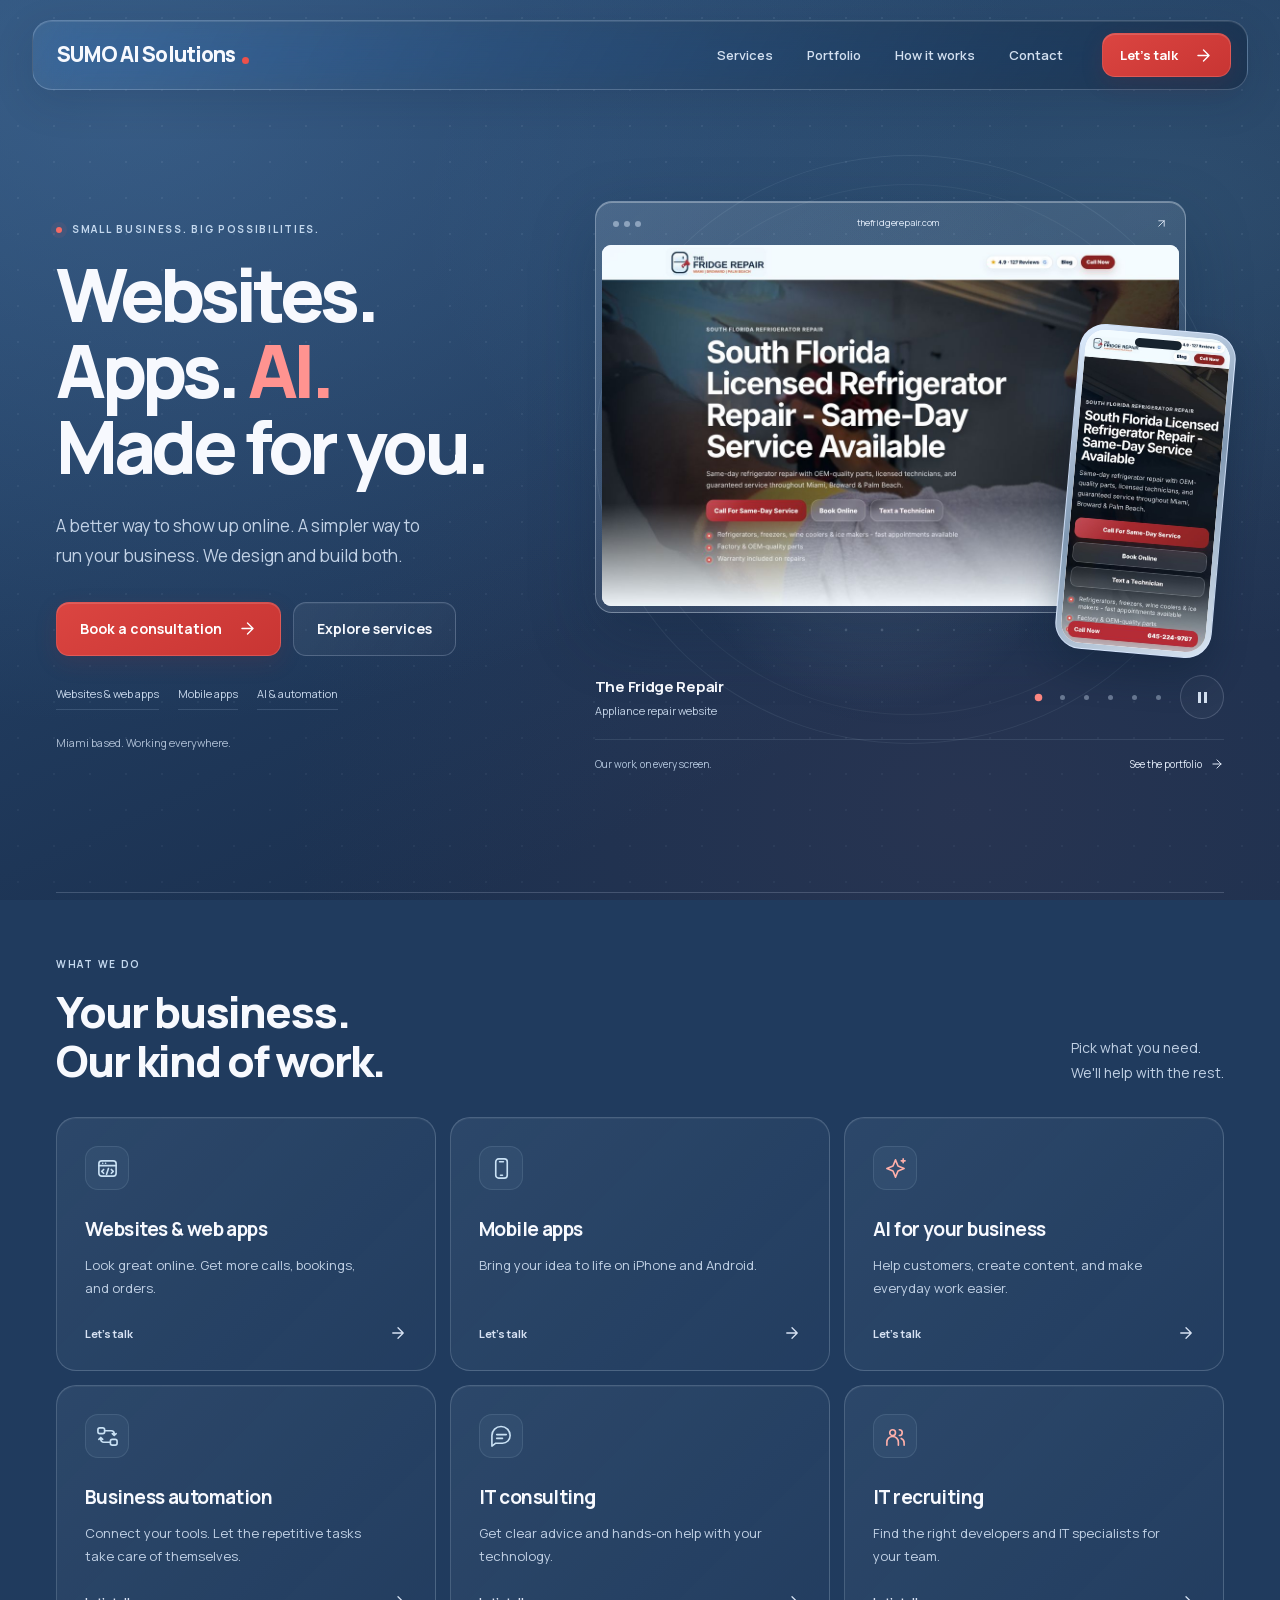
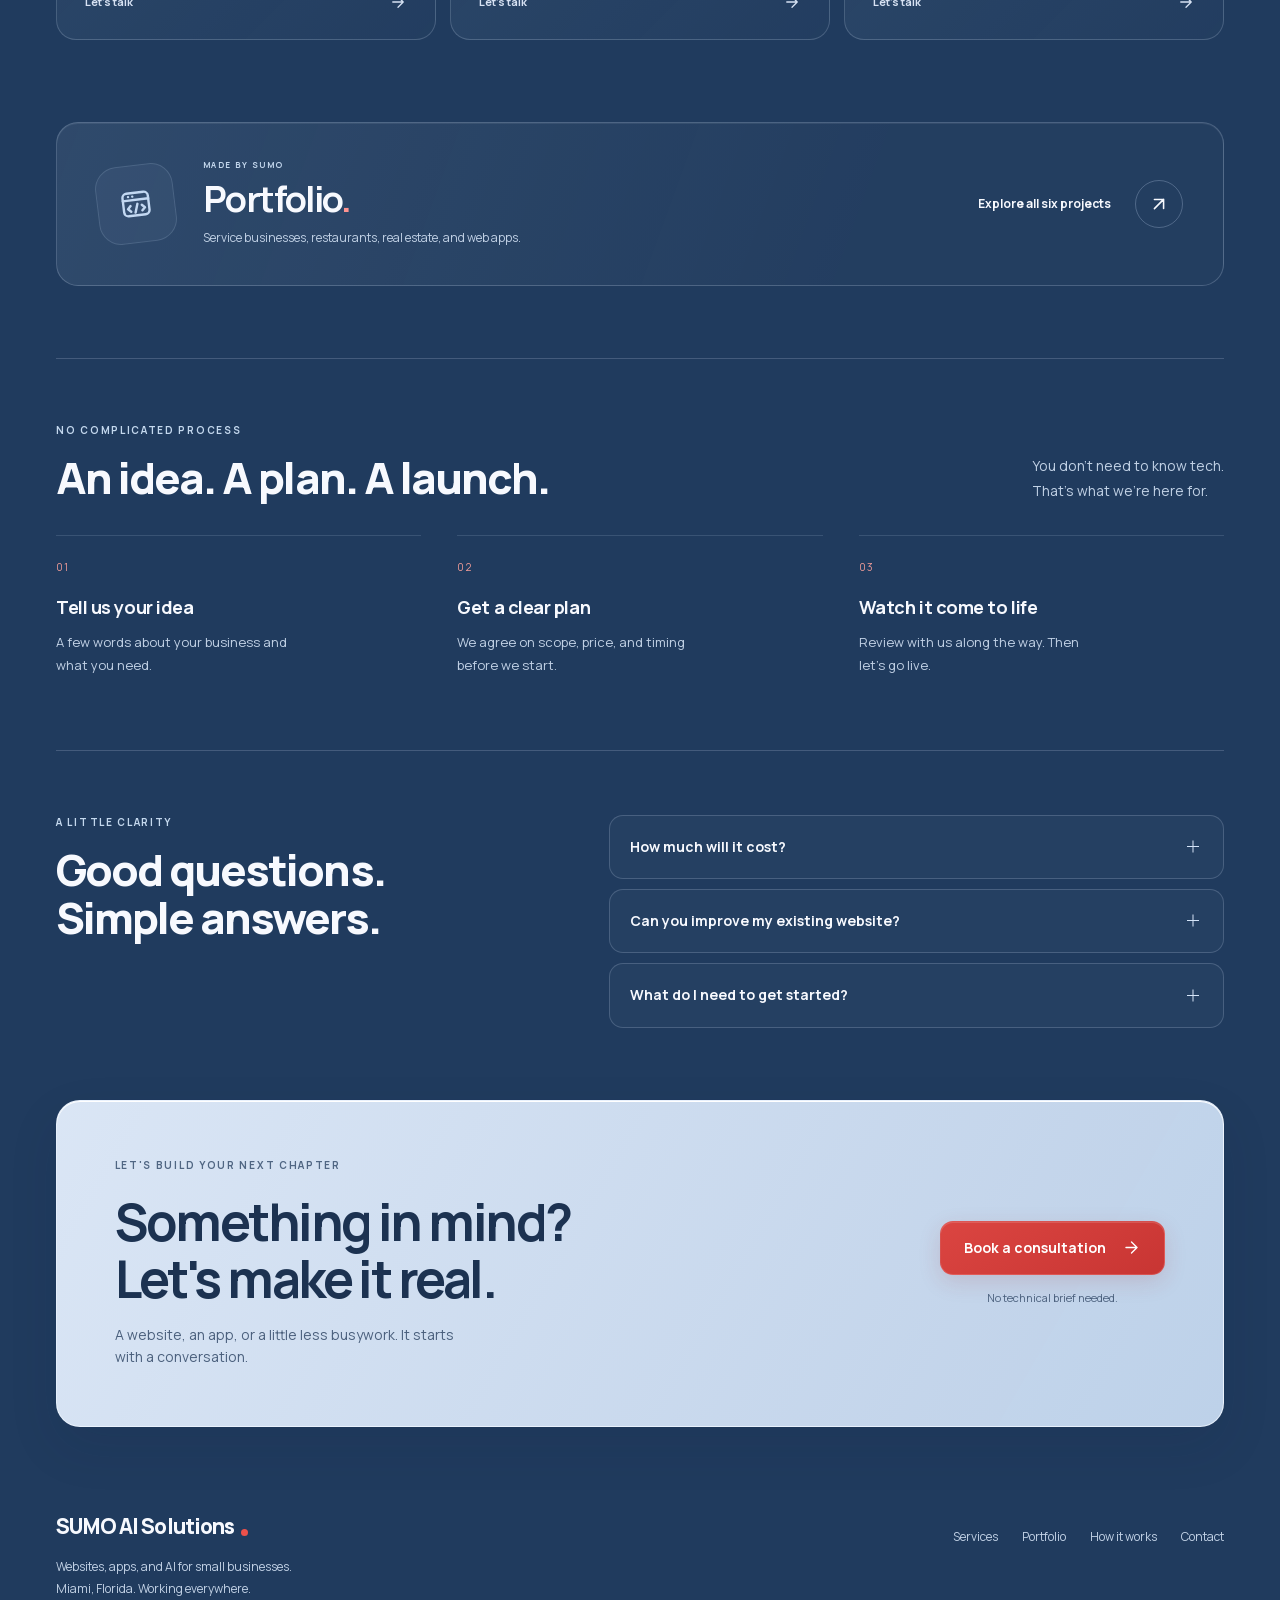
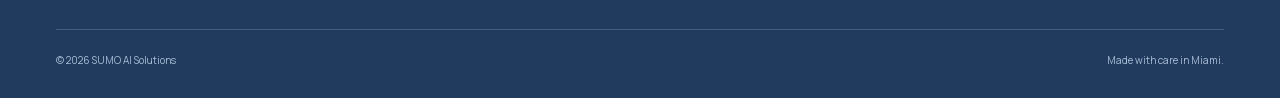
==== commit 9cd227cf: "Refine SUMO with glass styling, red accents and a single project showcase" ====
--- a/index.html
+++ b/index.html
@@ -6,17 +6,17 @@
   <meta http-equiv="x-dns-prefetch-control" content="on">
   <meta name="robots" content="index, follow, max-image-preview:large, max-snippet:-1, max-video-preview:-1">
   <meta name="author" content="SUMO AI Solutions">
-  <meta name="theme-color" content="#183552">
+  <meta name="theme-color" content="#234367">
   <meta
           name="description"
           content="Websites, mobile apps, and simple AI tools for small businesses. Miami-based SUMO AI Solutions helps customers find you, call you, and book you. Book a consultation."
   >
   <meta
           name="keywords"
-          content="SUMO AI Solutions, small business website, website design for small business, website creation, web design, landing page design, business website development, online booking website, ecommerce website development, web application development, mobile app development, iOS app development, Android app development, app developers, AI for small business, AI chatbot for business, AI automation, business automation, workflow automation, IT consulting, IT services, IT recruiting, technical recruiting, local business websites, Miami website design, Florida web design, restaurant website design, home services website, small business apps, small business AI automation"
+          content="SUMO AI Solutions, small business website, website design for small business, website creation, web design, landing page design, business website development, online booking website, ecommerce website development, web application development, mobile app development, iOS app development, Android app development, app developers, AI for small business, AI chatbot for business, AI automation, business automation, workflow automation, IT consulting, IT services, IT recruiting, technical recruiting, local business websites, Miami website design, Florida web design, restaurant website design, home services website, small business apps, small business AI automation, website development, website design company, web page creation, corporate website development, custom web applications, SaaS development, portal development, dashboard development, internal tools, custom software development, software development company, AI business integration, business automation using AI, AI workflow automation, AI consulting, AI implementation, AI solutions company, automation systems, process automation, operational efficiency, process optimization, software consulting, digital consulting, technical consulting, IT solutions, custom business systems, system integration, systems modernization, enterprise software solutions, startup technology partner, enterprise application development, embedded technical teams, technical delivery, software consultants, implementation support, team augmentation, recruiting in IT, digital transformation, small business web design"
   >
-  <link rel="icon" type="image/svg+xml" href="assets/favicon-sumo-mark.svg?v=20261116-2">
-  <link rel="shortcut icon" href="assets/favicon-sumo-mark.svg?v=20261116-2">
+  <link rel="icon" type="image/svg+xml" href="assets/favicon-sumo-mark.svg?v=20261116-3">
+  <link rel="shortcut icon" href="assets/favicon-sumo-mark.svg?v=20261116-3">
   <link rel="canonical" href="https://sumoaisolutions.com/">
   <meta property="og:type" content="website">
   <meta property="og:site_name" content="SUMO AI Solutions">
@@ -26,21 +26,21 @@
           content="Websites and apps that bring small businesses more customers. See our work and book a consultation."
   >
   <meta property="og:url" content="https://sumoaisolutions.com/">
-  <meta property="og:image" content="https://sumoaisolutions.com/assets/social-preview.png">
+  <meta property="og:image" content="https://sumoaisolutions.com/assets/social-preview.png?v=20261116-3">
   <meta property="og:image:width" content="1200">
   <meta property="og:image:height" content="630">
-  <meta property="og:image:alt" content="SUMO AI Solutions. Websites, apps, and AI for small businesses.">
+  <meta property="og:image:alt" content="SUMO AI Solutions. Websites. Apps. AI. Made for you.">
   <meta name="twitter:card" content="summary_large_image">
   <meta name="twitter:title" content="SUMO AI Solutions | Websites, Apps & AI for Small Businesses">
   <meta
           name="twitter:description"
           content="Websites, apps, and AI tools for small businesses. Tell us your idea. We will help you build it."
   >
-  <meta name="twitter:image" content="https://sumoaisolutions.com/assets/social-preview.png">
+  <meta name="twitter:image" content="https://sumoaisolutions.com/assets/social-preview.png?v=20261116-3">
   <title>SUMO AI Solutions | Websites, Apps & AI for Small Businesses</title>
   <link rel="preload" href="assets/fonts/manrope-latin-variable.woff2" as="font" type="font/woff2" crossorigin>
-  <link rel="preload" href="style.css?v=20261116-2" as="style">
-  <link rel="stylesheet" href="style.css?v=20261116-2">
+  <link rel="preload" href="style.css?v=20261116-3" as="style">
+  <link rel="stylesheet" href="style.css?v=20261116-3">
   <!-- Google tag (gtag.js) -->
   <script async src="https://www.googletagmanager.com/gtag/js?id=AW-17948229197"></script>
   <script>
@@ -105,411 +105,146 @@
 </head>
 <body>
 <a class="skip-link" href="#main">Skip to content</a>
+<canvas class="dot-grid" id="dotGrid" aria-hidden="true"></canvas>
 <div class="page-shell">
-  <div class="backdrop" aria-hidden="true"></div>
   <header class="site-header" data-header>
-    <a class="brand" href="./" aria-label="SUMO AI Solutions home">
-      <img class="brand-mark" src="assets/favicon-sumo-mark.svg?v=20261116-2" width="34" height="34" alt="">
-      <span class="brand-text">SUMO<small>AI Solutions</small></span>
-    </a>
+    <a class="brand" href="./" aria-label="SUMO AI Solutions home"><span>SUMO AI Solutions</span><span class="brand-dot" aria-hidden="true"></span></a>
     <nav class="site-nav" aria-label="Primary">
-      <a href="#services">Services</a>
-      <a href="#work">Our work</a>
-      <a href="#process">How it works</a>
-      <a href="#faq">FAQ</a>
+      <a href="#services">Services</a><a href="portfolio/">Portfolio</a><a href="#process">How it works</a><a href="#contact">Contact</a>
     </nav>
-    <button class="button button-primary button-small header-cta" type="button" data-open-consultation>Get started <svg class="icon" aria-hidden="true"><use href="assets/icons.svg#arrow"></use></svg></button>
+    <button class="button button-primary button-small header-cta" type="button" data-open-consultation>Let's talk <svg class="icon" aria-hidden="true"><use href="assets/icons.svg#arrow"></use></svg></button>
   </header>
-
   <main id="main">
     <section class="hero" id="hero" aria-labelledby="heroTitle">
       <div class="hero-inner container">
         <div class="hero-copy" data-reveal>
-          <p class="eyebrow"><span class="status-dot" aria-hidden="true"></span> Websites · Apps · AI for small businesses</p>
-          <h1 id="heroTitle">Websites and apps that bring you <span class="accent-text">more customers.</span></h1>
-          <p class="hero-text">We design and build websites, mobile apps, and simple AI tools so customers can find you, call you, and book you. You run your business. We handle the tech.</p>
+          <p class="eyebrow"><span class="status-dot" aria-hidden="true"></span> Small business. Big possibilities.</p>
+          <h1 id="heroTitle">Websites.<br>Apps. <span class="accent-text">AI.</span><br>Made for you.</h1>
+          <p class="hero-text">A better way to show up online. A simpler way to run your business. We design and build both.</p>
           <div class="hero-actions">
             <button class="button button-primary" type="button" data-open-consultation>Book a consultation <svg class="icon" aria-hidden="true"><use href="assets/icons.svg#arrow"></use></svg></button>
-            <a class="button button-secondary" href="#work">See our work</a>
+            <a class="button button-secondary" href="#services">Explore services</a>
           </div>
-          <ul class="trust-row">
-            <li><svg class="icon" aria-hidden="true"><use href="assets/icons.svg#check"></use></svg>No tech knowledge needed</li>
-            <li><svg class="icon" aria-hidden="true"><use href="assets/icons.svg#check"></use></svg>Price and timing agreed up front</li>
-            <li><svg class="icon" aria-hidden="true"><use href="assets/icons.svg#check"></use></svg>Miami based, working everywhere</li>
-          </ul>
-        </div>
-
-        <div class="showcase" data-showcase data-reveal style="--reveal-delay: 120ms">
+          <div class="hero-quicklinks" aria-label="Explore our services"><a href="#service-websites">Websites &amp; web apps</a><a href="#service-mobile">Mobile apps</a><a href="#service-ai">AI &amp; automation</a></div>
+          <p class="hero-location">Miami based. Working everywhere.</p>
+        </div>
+        <div class="showcase" data-showcase data-reveal style="--reveal-delay: 100ms" aria-label="Explore six SUMO projects on desktop and mobile">
+          <div class="showcase-aura" aria-hidden="true"></div>
           <div class="showcase-stage">
             <div class="browser">
-              <div class="browser-bar" aria-hidden="true">
-                <span class="browser-dots"><i></i><i></i><i></i></span>
-                <span class="browser-url"><svg class="icon"><use href="assets/icons.svg#shield"></use></svg><span data-showcase-url>thefridgerepair.com</span></span>
-              </div>
-              <button class="browser-screen" type="button" data-showcase-open aria-label="Preview the featured project">
-                <img class="is-active" data-showcase-desktop src="assets/portfolio/fridge-repair.jpg" width="1200" height="750" alt="The Fridge Repair website on a desktop screen" fetchpriority="high">
-                <img data-showcase-desktop src="assets/portfolio/grill-on-wheel.jpg" width="1200" height="750" alt="Grill on Wheel website on a desktop screen" loading="lazy" decoding="async">
-                <img data-showcase-desktop src="assets/portfolio/imperial-towers.jpg" width="1200" height="750" alt="Imperial Towers website concept on a desktop screen" loading="lazy" decoding="async">
-                <img data-showcase-desktop src="assets/portfolio/chicago-cleaning.jpg" width="1200" height="750" alt="Chicago home cleaning website on a desktop screen" loading="lazy" decoding="async">
+              <div class="browser-bar" aria-hidden="true"><span class="browser-dots"><i></i><i></i><i></i></span><span class="browser-url" data-showcase-url>thefridgerepair.com</span><svg class="icon" aria-hidden="true"><use href="assets/icons.svg#external"></use></svg></div>
+              <button class="browser-screen" type="button" data-showcase-open aria-label="Preview The Fridge Repair website">
+                <img class="is-active" data-showcase-desktop src="assets/portfolio/fridge-repair.jpg" width="1200" height="750" alt="The Fridge Repair website preview" fetchpriority="high">
+                <img data-showcase-desktop src="assets/portfolio/grill-on-wheel.jpg" width="1200" height="750" alt="Grill on Wheel website preview" loading="lazy" decoding="async">
+                <img data-showcase-desktop src="assets/portfolio/imperial-towers.jpg" width="1200" height="750" alt="Imperial Towers website preview" loading="lazy" decoding="async">
+                <img data-showcase-desktop src="assets/portfolio/chicago-cleaning.jpg" width="1200" height="750" alt="Chi Cleaning Co. website preview" loading="lazy" decoding="async">
+                <img data-showcase-desktop src="assets/portfolio/image-converter.jpg" width="1200" height="750" alt="Fast Image Converter website preview" loading="lazy" decoding="async">
+                <img data-showcase-desktop src="assets/portfolio/json-diff.jpg" width="1200" height="750" alt="JSON Diff website preview" loading="lazy" decoding="async">
+                <span class="screen-open"><svg class="icon" aria-hidden="true"><use href="assets/icons.svg#eye"></use></svg> Explore project</span>
               </button>
             </div>
-            <div class="phone" aria-hidden="true">
-              <div class="phone-screen">
-                <img class="is-active" data-showcase-mobile src="assets/portfolio/fridge-repair-mobile.jpg" width="390" height="844" alt="">
+            <div class="phone" aria-hidden="true"><span class="phone-camera"></span><div class="phone-screen">
+                <img class="is-active" data-showcase-mobile src="assets/portfolio/fridge-repair-mobile.jpg" width="390" height="844" alt="" loading="lazy" decoding="async">
                 <img data-showcase-mobile src="assets/portfolio/grill-on-wheel-mobile.jpg" width="390" height="844" alt="" loading="lazy" decoding="async">
                 <img data-showcase-mobile src="assets/portfolio/imperial-towers-mobile.jpg" width="390" height="844" alt="" loading="lazy" decoding="async">
                 <img data-showcase-mobile src="assets/portfolio/chicago-cleaning-mobile.jpg" width="390" height="844" alt="" loading="lazy" decoding="async">
+                <img data-showcase-mobile src="assets/portfolio/image-converter-mobile.jpg" width="390" height="844" alt="" loading="lazy" decoding="async">
+                <img data-showcase-mobile src="assets/portfolio/json-diff-mobile.jpg" width="390" height="844" alt="" loading="lazy" decoding="async">
+            </div></div>
+          </div>
+          <div class="showcase-footer">
+            <div class="showcase-project"><strong data-showcase-title>The Fridge Repair</strong><span data-showcase-type>Appliance repair website</span></div>
+            <div class="showcase-controls">
+              <div class="showcase-tabs" role="group" aria-label="Choose a featured project">
+              <button class="showcase-tab" type="button" aria-label="Show The Fridge Repair" aria-pressed="true" data-showcase-tab data-title="The Fridge Repair" data-type="Appliance repair website" data-url="thefridgerepair.com" data-live="https://www.thefridgerepair.com/" data-full="assets/portfolio/fridge-repair-full.jpg"><span aria-hidden="true"></span></button>
+              <button class="showcase-tab" type="button" aria-label="Show Grill on Wheel" aria-pressed="false" data-showcase-tab data-title="Grill on Wheel" data-type="Restaurant website" data-url="lakviat.github.io/greelonwheel" data-live="https://lakviat.github.io/greelonwheel/" data-full="assets/portfolio/grill-on-wheel-full.jpg"><span aria-hidden="true"></span></button>
+              <button class="showcase-tab" type="button" aria-label="Show Imperial Towers" aria-pressed="false" data-showcase-tab data-title="Imperial Towers" data-type="Real estate website concept" data-url="lakviat.github.io/imperial_towers" data-live="https://lakviat.github.io/imperial_towers/" data-full="assets/portfolio/imperial-towers-full.jpg"><span aria-hidden="true"></span></button>
+              <button class="showcase-tab" type="button" aria-label="Show Chi Cleaning Co." aria-pressed="false" data-showcase-tab data-title="Chi Cleaning Co." data-type="Home services website" data-url="lakviat.github.io/chicago_cleaning_services-" data-live="https://lakviat.github.io/chicago_cleaning_services-/" data-full="assets/portfolio/chicago-cleaning-full.jpg"><span aria-hidden="true"></span></button>
+              <button class="showcase-tab" type="button" aria-label="Show Fast Image Converter" aria-pressed="false" data-showcase-tab data-title="Fast Image Converter" data-type="Image conversion web app" data-url="convertjpgs.com" data-live="https://convertjpgs.com/" data-full="assets/portfolio/image-converter-full.jpg"><span aria-hidden="true"></span></button>
+              <button class="showcase-tab" type="button" aria-label="Show JSON Diff" aria-pressed="false" data-showcase-tab data-title="JSON Diff" data-type="Data comparison web app" data-url="jsondiff.info" data-live="https://www.jsondiff.info/" data-full="assets/portfolio/json-diff-full.jpg"><span aria-hidden="true"></span></button>
               </div>
-            </div>
-            <div class="showcase-badge">
-              <span class="badge-icon" aria-hidden="true"><svg class="icon"><use href="assets/icons.svg#check"></use></svg></span>
-              <span><strong data-showcase-title>The Fridge Repair</strong><span data-showcase-type>Appliance repair · South Florida</span></span>
+              <button class="showcase-pause" type="button" data-showcase-pause aria-label="Pause project rotation"><span aria-hidden="true"></span></button>
             </div>
           </div>
-          <div class="showcase-tabs" role="tablist" aria-label="Featured projects">
-            <button class="showcase-tab" type="button" role="tab" aria-selected="true" data-showcase-tab data-title="The Fridge Repair" data-type="Appliance repair · South Florida" data-url="thefridgerepair.com" data-live="https://www.thefridgerepair.com/" data-full="assets/portfolio/fridge-repair-full.jpg">Repair service<span class="progress" aria-hidden="true"></span></button>
-            <button class="showcase-tab" type="button" role="tab" aria-selected="false" tabindex="-1" data-showcase-tab data-title="Grill on Wheel" data-type="Food truck · Hallandale Beach, FL" data-url="lakviat.github.io/greelonwheel" data-live="https://lakviat.github.io/greelonwheel/" data-full="assets/portfolio/grill-on-wheel-full.jpg">Restaurant<span class="progress" aria-hidden="true"></span></button>
-            <button class="showcase-tab" type="button" role="tab" aria-selected="false" tabindex="-1" data-showcase-tab data-title="Imperial Towers" data-type="Condo community · Website concept" data-url="lakviat.github.io/imperial_towers" data-live="https://lakviat.github.io/imperial_towers/" data-full="assets/portfolio/imperial-towers-full.jpg">Real estate<span class="progress" aria-hidden="true"></span></button>
-            <button class="showcase-tab" type="button" role="tab" aria-selected="false" tabindex="-1" data-showcase-tab data-title="Chi Cleaning Co." data-type="Home cleaning · Chicago" data-url="lakviat.github.io/chicago_cleaning_services-" data-live="https://lakviat.github.io/chicago_cleaning_services-/" data-full="assets/portfolio/chicago-cleaning-full.jpg">Cleaning<span class="progress" aria-hidden="true"></span></button>
-          </div>
-          <p class="showcase-caption">Real websites we built. Tap the screen to look around.</p>
-        </div>
-      </div>
-    </section>
-
-    <section class="section" id="needs" aria-labelledby="needsTitle">
+          <p class="showcase-caption">Our work, on every screen. <a href="portfolio/">See the portfolio <svg class="icon" aria-hidden="true"><use href="assets/icons.svg#arrow"></use></svg></a></p>
+        </div>
+      </div>
+    </section>
+
+    <section class="section services-section" id="services" aria-labelledby="servicesTitle">
       <div class="container">
-        <div class="section-heading" data-reveal>
-          <div>
-            <p class="eyebrow">Start here</p>
-            <h2 id="needsTitle">What does your business need?</h2>
-            <p class="lede">Pick the one that sounds closest. We'll show you what you get, in plain English.</p>
-          </div>
-        </div>
-        <div class="picker" data-picker data-reveal>
-          <div class="picker-options" role="tablist" aria-label="What you need" aria-orientation="vertical">
-            <button class="picker-option" id="need-tab-website" type="button" role="tab" aria-selected="true" aria-controls="need-website" data-picker-tab>
-              <span class="option-icon" aria-hidden="true"><svg class="icon"><use href="assets/icons.svg#web"></use></svg></span>A new website
-              <svg class="icon option-arrow" aria-hidden="true"><use href="assets/icons.svg#arrow"></use></svg>
-            </button>
-            <button class="picker-option" id="need-tab-refresh" type="button" role="tab" aria-selected="false" aria-controls="need-refresh" tabindex="-1" data-picker-tab>
-              <span class="option-icon" aria-hidden="true"><svg class="icon"><use href="assets/icons.svg#refresh"></use></svg></span>A better version of my website
-              <svg class="icon option-arrow" aria-hidden="true"><use href="assets/icons.svg#arrow"></use></svg>
-            </button>
-            <button class="picker-option" id="need-tab-booking" type="button" role="tab" aria-selected="false" aria-controls="need-booking" tabindex="-1" data-picker-tab>
-              <span class="option-icon" aria-hidden="true"><svg class="icon"><use href="assets/icons.svg#calendar"></use></svg></span>Online booking, quotes, or orders
-              <svg class="icon option-arrow" aria-hidden="true"><use href="assets/icons.svg#arrow"></use></svg>
-            </button>
-            <button class="picker-option" id="need-tab-app" type="button" role="tab" aria-selected="false" aria-controls="need-app" tabindex="-1" data-picker-tab>
-              <span class="option-icon" aria-hidden="true"><svg class="icon"><use href="assets/icons.svg#phone"></use></svg></span>A mobile app
-              <svg class="icon option-arrow" aria-hidden="true"><use href="assets/icons.svg#arrow"></use></svg>
-            </button>
-            <button class="picker-option" id="need-tab-ai" type="button" role="tab" aria-selected="false" aria-controls="need-ai" tabindex="-1" data-picker-tab>
-              <span class="option-icon" aria-hidden="true"><svg class="icon"><use href="assets/icons.svg#spark"></use></svg></span>Save time with AI and automation
-              <svg class="icon option-arrow" aria-hidden="true"><use href="assets/icons.svg#arrow"></use></svg>
-            </button>
-            <button class="picker-option" id="need-tab-unsure" type="button" role="tab" aria-selected="false" aria-controls="need-unsure" tabindex="-1" data-picker-tab>
-              <span class="option-icon" aria-hidden="true"><svg class="icon"><use href="assets/icons.svg#question"></use></svg></span>I'm not sure yet
-              <svg class="icon option-arrow" aria-hidden="true"><use href="assets/icons.svg#arrow"></use></svg>
-            </button>
-          </div>
-
-          <div class="picker-panel" id="need-website" role="tabpanel" aria-labelledby="need-tab-website" tabindex="0" data-picker-panel>
-            <h3>A website that turns visitors into calls.</h3>
-            <p>A clean, professional site built around your business, so people trust you and know exactly how to reach you.</p>
-            <span class="panel-label">What you get</span>
-            <ul class="check-list">
-              <li><svg class="icon" aria-hidden="true"><use href="assets/icons.svg#check"></use></svg>A custom design that looks great on phones, tablets, and computers</li>
-              <li><svg class="icon" aria-hidden="true"><use href="assets/icons.svg#check"></use></svg>Tap-to-call, maps, and contact forms in all the right places</li>
-              <li><svg class="icon" aria-hidden="true"><use href="assets/icons.svg#check"></use></svg>Set up so local customers can find you on Google</li>
-            </ul>
-            <span class="panel-label">Great for</span>
-            <ul class="chip-row"><li>Restaurants</li><li>Home services</li><li>Salons</li><li>Shops</li><li>Clinics</li><li>Real estate</li></ul>
-            <div class="panel-actions">
-              <button class="button button-primary" type="button" data-open-consultation data-consultation-topic="A new website" data-interest="A website">Talk to us about a website <svg class="icon" aria-hidden="true"><use href="assets/icons.svg#arrow"></use></svg></button>
-              <a class="text-link" href="#work">See examples <svg class="icon" aria-hidden="true"><use href="assets/icons.svg#arrow"></use></svg></a>
-            </div>
-          </div>
-          <div class="picker-panel" id="need-refresh" role="tabpanel" aria-labelledby="need-tab-refresh" tabindex="0" data-picker-panel hidden>
-            <h3>Your website, but modern and working for you.</h3>
-            <p>Already have a site that feels old, slow, or hard to use on phones? We'll improve what you have or rebuild it the right way.</p>
-            <span class="panel-label">What you get</span>
-            <ul class="check-list">
-              <li><svg class="icon" aria-hidden="true"><use href="assets/icons.svg#check"></use></svg>A fresh, modern look that matches your business today</li>
-              <li><svg class="icon" aria-hidden="true"><use href="assets/icons.svg#check"></use></svg>Faster pages and a smooth experience on phones</li>
-              <li><svg class="icon" aria-hidden="true"><use href="assets/icons.svg#check"></use></svg>Clear buttons that lead visitors to call, book, or buy</li>
-            </ul>
-            <span class="panel-label">Great for</span>
-            <ul class="chip-row"><li>Outdated sites</li><li>Sites that don't bring calls</li><li>Hard-to-update sites</li></ul>
-            <div class="panel-actions">
-              <button class="button button-primary" type="button" data-open-consultation data-consultation-topic="Improve my website" data-interest="A website">Get my website reviewed <svg class="icon" aria-hidden="true"><use href="assets/icons.svg#arrow"></use></svg></button>
-            </div>
-          </div>
-          <div class="picker-panel" id="need-booking" role="tabpanel" aria-labelledby="need-tab-booking" tabindex="0" data-picker-panel hidden>
-            <h3>Let customers book and buy, even while you sleep.</h3>
-            <p>Stop playing phone tag. Customers can request a quote, book a time, or place an order right from your website.</p>
-            <span class="panel-label">What you get</span>
-            <ul class="check-list">
-              <li><svg class="icon" aria-hidden="true"><use href="assets/icons.svg#check"></use></svg>Booking, quote requests, or online ordering built into your site</li>
-              <li><svg class="icon" aria-hidden="true"><use href="assets/icons.svg#check"></use></svg>New requests sent straight to your email or phone</li>
-              <li><svg class="icon" aria-hidden="true"><use href="assets/icons.svg#check"></use></svg>An online store when you're ready to sell products</li>
-            </ul>
-            <span class="panel-label">Great for</span>
-            <ul class="chip-row"><li>Service businesses</li><li>Food & delivery</li><li>Appointments</li><li>Online shops</li></ul>
-            <div class="panel-actions">
-              <button class="button button-primary" type="button" data-open-consultation data-consultation-topic="Online booking or ordering" data-interest="A website">Set up online booking <svg class="icon" aria-hidden="true"><use href="assets/icons.svg#arrow"></use></svg></button>
-            </div>
-          </div>
-          <div class="picker-panel" id="need-app" role="tabpanel" aria-labelledby="need-tab-app" tabindex="0" data-picker-panel hidden>
-            <h3>Your idea, in your customers' pockets.</h3>
-            <p>From a simple customer app to a brand-new product idea, we'll help you plan it, design it, and get it built.</p>
-            <span class="panel-label">What you get</span>
-            <ul class="check-list">
-              <li><svg class="icon" aria-hidden="true"><use href="assets/icons.svg#check"></use></svg>Apps for iPhone and Android</li>
-              <li><svg class="icon" aria-hidden="true"><use href="assets/icons.svg#check"></use></svg>Help shaping your idea into a clear first version</li>
-              <li><svg class="icon" aria-hidden="true"><use href="assets/icons.svg#check"></use></svg>Design, build, testing, and launch support</li>
-            </ul>
-            <span class="panel-label">Great for</span>
-            <ul class="chip-row"><li>Loyalty & rewards</li><li>Bookings</li><li>Team tools</li><li>New app ideas</li></ul>
-            <div class="panel-actions">
-              <button class="button button-primary" type="button" data-open-consultation data-consultation-topic="A mobile app" data-interest="A mobile app">Talk to us about an app <svg class="icon" aria-hidden="true"><use href="assets/icons.svg#arrow"></use></svg></button>
-            </div>
-          </div>
-          <div class="picker-panel" id="need-ai" role="tabpanel" aria-labelledby="need-tab-ai" tabindex="0" data-picker-panel hidden>
-            <h3>Less busywork. More time for customers.</h3>
-            <p>Let simple AI and automation handle the repetitive stuff, like answering common questions and following up with leads.</p>
-            <span class="panel-label">What you get</span>
-            <ul class="check-list">
-              <li><svg class="icon" aria-hidden="true"><use href="assets/icons.svg#check"></use></svg>An AI assistant that answers common customer questions</li>
-              <li><svg class="icon" aria-hidden="true"><use href="assets/icons.svg#check"></use></svg>Automatic follow-ups, reminders, and notifications</li>
-              <li><svg class="icon" aria-hidden="true"><use href="assets/icons.svg#check"></use></svg>Your tools connected, so you stop copying and pasting</li>
-            </ul>
-            <span class="panel-label">Great for</span>
-            <ul class="chip-row"><li>Busy owners</li><li>Lots of repeat questions</li><li>Missed leads</li></ul>
-            <div class="panel-actions">
-              <button class="button button-primary" type="button" data-open-consultation data-consultation-topic="AI and automation" data-interest="AI &amp; automation">Find time-savers for my business <svg class="icon" aria-hidden="true"><use href="assets/icons.svg#arrow"></use></svg></button>
-            </div>
-          </div>
-          <div class="picker-panel" id="need-unsure" role="tabpanel" aria-labelledby="need-tab-unsure" tabindex="0" data-picker-panel hidden>
-            <h3>That's completely fine. Most people start here.</h3>
-            <p>Tell us what's slowing your business down or what you'd like to grow. We'll suggest the simplest way to get there, even if it's a small fix.</p>
-            <span class="panel-label">How it goes</span>
-            <ul class="check-list">
-              <li><svg class="icon" aria-hidden="true"><use href="assets/icons.svg#check"></use></svg>Tell us about your business in a few sentences</li>
-              <li><svg class="icon" aria-hidden="true"><use href="assets/icons.svg#check"></use></svg>We get back to you with ideas and questions</li>
-              <li><svg class="icon" aria-hidden="true"><use href="assets/icons.svg#check"></use></svg>You decide if and how you want to move forward</li>
-            </ul>
-            <div class="panel-actions">
-              <button class="button button-primary" type="button" data-open-consultation data-consultation-topic="Not sure yet" data-interest="Something else">Ask us anything <svg class="icon" aria-hidden="true"><use href="assets/icons.svg#arrow"></use></svg></button>
-            </div>
-          </div>
-        </div>
-      </div>
-    </section>
-
-    <section class="section light" id="services" aria-labelledby="servicesTitle">
+        <div class="section-heading" data-reveal><div><p class="eyebrow">What we do</p><h2 id="servicesTitle">Your business.<br>Our kind of work.</h2></div><p class="lede">Pick what you need.<br>We'll help with the rest.</p></div>
+        <div class="services-grid" data-reveal>
+          <button class="service-card" id="service-websites" type="button" data-open-consultation data-consultation-topic="Websites &amp; web apps" data-interest="A website">
+            <span class="service-icon"><svg class="icon" aria-hidden="true"><use href="assets/icons.svg#web"></use></svg></span><span class="service-title">Websites &amp; web apps</span>
+            <span class="service-description">Look great online. Get more calls, bookings, and orders.</span><span class="service-link">Let's talk <svg class="icon" aria-hidden="true"><use href="assets/icons.svg#arrow"></use></svg></span>
+          </button>
+          <button class="service-card" id="service-mobile" type="button" data-open-consultation data-consultation-topic="Mobile apps" data-interest="A mobile app">
+            <span class="service-icon"><svg class="icon" aria-hidden="true"><use href="assets/icons.svg#phone"></use></svg></span><span class="service-title">Mobile apps</span>
+            <span class="service-description">Bring your idea to life on iPhone and Android.</span><span class="service-link">Let's talk <svg class="icon" aria-hidden="true"><use href="assets/icons.svg#arrow"></use></svg></span>
+          </button>
+          <button class="service-card" id="service-ai" type="button" data-open-consultation data-consultation-topic="AI for your business" data-interest="AI &amp; automation">
+            <span class="service-icon"><svg class="icon" aria-hidden="true"><use href="assets/icons.svg#spark"></use></svg></span><span class="service-title">AI for your business</span>
+            <span class="service-description">Help customers, create content, and make everyday work easier.</span><span class="service-link">Let's talk <svg class="icon" aria-hidden="true"><use href="assets/icons.svg#arrow"></use></svg></span>
+          </button>
+          <button class="service-card" id="service-automation" type="button" data-open-consultation data-consultation-topic="Business automation" data-interest="AI &amp; automation">
+            <span class="service-icon"><svg class="icon" aria-hidden="true"><use href="assets/icons.svg#flow"></use></svg></span><span class="service-title">Business automation</span>
+            <span class="service-description">Connect your tools. Let the repetitive tasks take care of themselves.</span><span class="service-link">Let's talk <svg class="icon" aria-hidden="true"><use href="assets/icons.svg#arrow"></use></svg></span>
+          </button>
+          <button class="service-card" id="service-consulting" type="button" data-open-consultation data-consultation-topic="IT consulting" data-interest="Something else">
+            <span class="service-icon"><svg class="icon" aria-hidden="true"><use href="assets/icons.svg#chat"></use></svg></span><span class="service-title">IT consulting</span>
+            <span class="service-description">Get clear advice and hands-on help with your technology.</span><span class="service-link">Let's talk <svg class="icon" aria-hidden="true"><use href="assets/icons.svg#arrow"></use></svg></span>
+          </button>
+          <button class="service-card" id="service-recruiting" type="button" data-open-consultation data-consultation-topic="IT recruiting" data-interest="Something else">
+            <span class="service-icon"><svg class="icon" aria-hidden="true"><use href="assets/icons.svg#people"></use></svg></span><span class="service-title">IT recruiting</span>
+            <span class="service-description">Find the right developers and IT specialists for your team.</span><span class="service-link">Let's talk <svg class="icon" aria-hidden="true"><use href="assets/icons.svg#arrow"></use></svg></span>
+          </button>
+        </div>
+      </div>
+    </section>
+
+    <section class="portfolio-link-section container" id="work" aria-labelledby="workTitle" data-reveal>
+      <a class="portfolio-strip" href="portfolio/">
+        <span class="portfolio-strip-icon" aria-hidden="true"><svg class="icon" aria-hidden="true"><use href="assets/icons.svg#web"></use></svg></span>
+        <span class="portfolio-strip-copy"><span class="eyebrow">Made by SUMO</span><h2 id="workTitle">Portfolio<span class="accent-text">.</span></h2><span>Service businesses, restaurants, real estate, and web apps.</span></span>
+        <span class="portfolio-strip-action">Explore all six projects <span class="circle-arrow"><svg class="icon" aria-hidden="true"><use href="assets/icons.svg#external"></use></svg></span></span>
+      </a>
+    </section>
+
+    <section class="section process-section" id="process" aria-labelledby="processTitle">
       <div class="container">
-        <div class="section-heading" data-reveal>
-          <div>
-            <p class="eyebrow">What we do</p>
-            <h2 id="servicesTitle">You have a business.<br>We handle the tech.</h2>
-          </div>
-          <p class="lede">Start with one thing or let us help with all of it. Tap any service to tell us about your project.</p>
-        </div>
-        <div class="services-grid" data-reveal>
-          <button class="service-card" id="service-websites" type="button" data-open-consultation data-consultation-topic="Websites & web apps" data-interest="A website">
-            <span class="service-tag">Most requested</span>
-            <span class="service-icon"><svg class="icon" aria-hidden="true"><use href="assets/icons.svg#web"></use></svg></span>
-            <span class="service-title">Websites & web apps</span>
-            <span class="service-description">Business websites, landing pages, online stores, booking tools, and custom web apps, built around how your customers buy.</span>
-            <span class="service-link">Start a website <svg class="icon" aria-hidden="true"><use href="assets/icons.svg#arrow"></use></svg></span>
-          </button>
-          <button class="service-card" id="service-mobile" type="button" data-open-consultation data-consultation-topic="Mobile apps" data-interest="A mobile app">
-            <span class="service-icon"><svg class="icon" aria-hidden="true"><use href="assets/icons.svg#phone"></use></svg></span>
-            <span class="service-title">Mobile apps</span>
-            <span class="service-description">Turn your idea into an iPhone or Android app that your customers or your team will actually use.</span>
-            <span class="service-link">Plan an app <svg class="icon" aria-hidden="true"><use href="assets/icons.svg#arrow"></use></svg></span>
-          </button>
-          <button class="service-card" id="service-ai" type="button" data-open-consultation data-consultation-topic="AI for your business" data-interest="AI &amp; automation">
-            <span class="service-icon"><svg class="icon" aria-hidden="true"><use href="assets/icons.svg#spark"></use></svg></span>
-            <span class="service-title">AI for your business</span>
-            <span class="service-description">AI assistants that answer customer questions, plus practical AI tools that help you write and work faster.</span>
-            <span class="service-link">Explore AI <svg class="icon" aria-hidden="true"><use href="assets/icons.svg#arrow"></use></svg></span>
-          </button>
-          <button class="service-card" id="service-automation" type="button" data-open-consultation data-consultation-topic="Business automation" data-interest="AI &amp; automation">
-            <span class="service-icon"><svg class="icon" aria-hidden="true"><use href="assets/icons.svg#flow"></use></svg></span>
-            <span class="service-title">Business automation</span>
-            <span class="service-description">Less copying, chasing, and repetitive work. Connect your tools and let follow-ups happen on their own.</span>
-            <span class="service-link">Automate a task <svg class="icon" aria-hidden="true"><use href="assets/icons.svg#arrow"></use></svg></span>
-          </button>
-          <button class="service-card" id="service-consulting" type="button" data-open-consultation data-consultation-topic="IT consulting" data-interest="Something else">
-            <span class="service-icon"><svg class="icon" aria-hidden="true"><use href="assets/icons.svg#chat"></use></svg></span>
-            <span class="service-title">IT consulting & support</span>
-            <span class="service-description">Not sure where to start? Get honest advice and hands-on help with the technology you already use.</span>
-            <span class="service-link">Get advice <svg class="icon" aria-hidden="true"><use href="assets/icons.svg#arrow"></use></svg></span>
-          </button>
-          <button class="service-card" id="service-recruiting" type="button" data-open-consultation data-consultation-topic="IT recruiting" data-interest="Something else">
-            <span class="service-icon"><svg class="icon" aria-hidden="true"><use href="assets/icons.svg#people"></use></svg></span>
-            <span class="service-title">Tech hiring help</span>
-            <span class="service-description">Need your own developer or IT specialist? We help you define the role and find the right person.</span>
-            <span class="service-link">Find talent <svg class="icon" aria-hidden="true"><use href="assets/icons.svg#arrow"></use></svg></span>
-          </button>
-        </div>
-      </div>
-    </section>
-
-    <section class="section light light-2" id="work" aria-labelledby="workTitle">
-      <div class="container">
-        <div class="section-heading" data-reveal>
-          <div>
-            <p class="eyebrow">Our work</p>
-            <h2 id="workTitle">Real websites for real businesses.</h2>
-            <p class="lede">Hover over a project to scroll through it, or tap to open a full preview. Every site is built to work beautifully on phones.</p>
-          </div>
-          <a class="text-link" href="portfolio/">See all projects <svg class="icon" aria-hidden="true"><use href="assets/icons.svg#arrow"></use></svg></a>
-        </div>
-        <div class="work-grid" data-reveal>
-          <article class="work-card" id="project-fridge-repair">
-            <button class="work-media" type="button" style="--tint:#dcf0f3" data-open-preview data-preview-title="The Fridge Repair" data-preview-domain="thefridgerepair.com" data-preview-url="https://www.thefridgerepair.com/" data-preview-mode="image" data-preview-image="assets/portfolio/fridge-repair-full.jpg" aria-label="Preview The Fridge Repair website">
-              <span class="work-window"><img src="assets/portfolio/fridge-repair-full.jpg" width="1200" height="4333" alt="The Fridge Repair website" loading="lazy" decoding="async"></span>
-              <span class="work-phone" aria-hidden="true"><img src="assets/portfolio/fridge-repair-mobile.jpg" width="390" height="844" alt="" loading="lazy" decoding="async"></span>
-              <span class="work-hint"><svg class="icon" aria-hidden="true"><use href="assets/icons.svg#eye"></use></svg>Click to preview</span>
-            </button>
-            <div class="work-body">
-              <div class="work-meta">Home services <span class="pill">South Florida</span></div>
-              <h3>The Fridge Repair</h3>
-              <p>A same-day refrigerator repair company that needed the phone to ring. Big call buttons, online booking, and pages for every city they serve.</p>
-              <ul class="built-list"><li>Tap-to-call</li><li>Online booking</li><li>Local search pages</li></ul>
-            </div>
-          </article>
-          <article class="work-card" id="project-grill-on-wheel">
-            <button class="work-media" type="button" style="--tint:#fbe3d6" data-open-preview data-preview-title="Grill on Wheel" data-preview-domain="lakviat.github.io/greelonwheel" data-preview-url="https://lakviat.github.io/greelonwheel/" data-preview-mode="image" data-preview-image="assets/portfolio/grill-on-wheel-full.jpg" aria-label="Preview Grill on Wheel website">
-              <span class="work-window"><img src="assets/portfolio/grill-on-wheel-full.jpg" width="1200" height="4333" alt="Grill on Wheel website" loading="lazy" decoding="async"></span>
-              <span class="work-phone" aria-hidden="true"><img src="assets/portfolio/grill-on-wheel-mobile.jpg" width="390" height="844" alt="" loading="lazy" decoding="async"></span>
-              <span class="work-hint"><svg class="icon" aria-hidden="true"><use href="assets/icons.svg#eye"></use></svg>Click to preview</span>
-            </button>
-            <div class="work-body">
-              <div class="work-meta">Restaurant <span class="pill">Hallandale Beach, FL</span></div>
-              <h3>Grill on Wheel</h3>
-              <p>A bold, mouth-watering landing page for a street food spot, with menu favorites, reviews, and one-tap ordering for delivery.</p>
-              <ul class="built-list"><li>Brand-first design</li><li>Menu highlights</li><li>Order buttons</li></ul>
-            </div>
-          </article>
-        </div>
-        <div class="work-footer"><a class="button button-dark" href="portfolio/">Browse all 6 projects <svg class="icon" aria-hidden="true"><use href="assets/icons.svg#arrow"></use></svg></a></div>
-      </div>
-    </section>
-
-    <section class="section" id="included" aria-labelledby="includedTitle">
-      <div class="container">
-        <div class="section-heading" data-reveal>
-          <div>
-            <p class="eyebrow">Built in, not extra</p>
-            <h2 id="includedTitle">Every website we build is ready to work.</h2>
-          </div>
-          <p class="lede">The basics that make a website bring in business, handled from day one.</p>
-        </div>
-        <div class="included-grid" data-reveal>
-          <div class="included-item"><svg class="icon" aria-hidden="true"><use href="assets/icons.svg#phone"></use></svg><h3>Made for phones</h3><p>Looks sharp and is easy to use on any screen size.</p></div>
-          <div class="included-item"><svg class="icon" aria-hidden="true"><use href="assets/icons.svg#call"></use></svg><h3>Easy to reach you</h3><p>Tap-to-call, contact forms, and maps where customers expect them.</p></div>
-          <div class="included-item"><svg class="icon" aria-hidden="true"><use href="assets/icons.svg#search"></use></svg><h3>Ready for Google</h3><p>A search-friendly setup so people nearby can find you.</p></div>
-          <div class="included-item"><svg class="icon" aria-hidden="true"><use href="assets/icons.svg#bolt"></use></svg><h3>Fast loading</h3><p>Quick pages, so visitors don't give up and leave.</p></div>
-          <div class="included-item"><svg class="icon" aria-hidden="true"><use href="assets/icons.svg#shield"></use></svg><h3>Secure connection</h3><p>The little padlock in the browser that tells customers they can trust you.</p></div>
-          <div class="included-item"><svg class="icon" aria-hidden="true"><use href="assets/icons.svg#chat"></use></svg><h3>A real person to talk to</h3><p>You talk with the people building your site, from start to launch.</p></div>
-        </div>
-      </div>
-    </section>
-
-    <section class="section light" id="process" aria-labelledby="processTitle">
-      <div class="container">
-        <div class="section-heading" data-reveal>
-          <div>
-            <p class="eyebrow">How it works</p>
-            <h2 id="processTitle">From "what if" to "it's live" in 3 steps.</h2>
-          </div>
-          <p class="lede">No jargon. No surprises. You stay in the loop the whole way.</p>
-        </div>
+        <div class="section-heading" data-reveal><div><p class="eyebrow">No complicated process</p><h2 id="processTitle">An idea. A plan. A launch.</h2></div><p class="lede">You don't need to know tech.<br>That's what we're here for.</p></div>
         <ol class="steps" data-reveal>
-          <li class="step"><span class="step-num">1</span><h3>Tell us your idea</h3><p>Share what you need in a quick message. No technical brief required.</p></li>
-          <li class="step"><span class="step-num">2</span><h3>Get a clear plan</h3><p>We agree on the scope, price, and timing before any work starts.</p></li>
-          <li class="step"><span class="step-num">3</span><h3>We build and launch</h3><p>You review along the way. We launch when you're happy with it.</p></li>
+          <li class="step"><span class="step-num">01</span><h3>Tell us your idea</h3><p>A few words about your business and what you need.</p></li>
+          <li class="step"><span class="step-num">02</span><h3>Get a clear plan</h3><p>We agree on scope, price, and timing before we start.</p></li>
+          <li class="step"><span class="step-num">03</span><h3>Watch it come to life</h3><p>Review with us along the way. Then let's go live.</p></li>
         </ol>
       </div>
     </section>
 
-    <section class="section light light-2" id="faq" aria-labelledby="faqTitle">
+    <section class="section faq-section" id="faq" aria-labelledby="faqTitle">
       <div class="container faq-layout">
-        <div class="section-heading" data-reveal>
-          <p class="eyebrow">Questions</p>
-          <h2 id="faqTitle">Good questions, honest answers.</h2>
-          <p class="lede">Don't see yours? Just ask. We're happy to explain anything.</p>
-          <button class="button button-dark" type="button" data-open-consultation data-consultation-topic="A question" data-interest="Something else">Ask a question <svg class="icon" aria-hidden="true"><use href="assets/icons.svg#arrow"></use></svg></button>
-        </div>
+        <div class="section-heading" data-reveal><p class="eyebrow">A little clarity</p><h2 id="faqTitle">Good questions.<br>Simple answers.</h2></div>
         <div class="faq-list" data-reveal>
-          <details class="faq-item" open>
-            <summary>How much does a website cost?<span class="faq-toggle" aria-hidden="true"></span></summary>
-            <div class="faq-answer"><p>It depends on what your business needs. A simple site costs less than one with booking or online ordering. After a short conversation, you get a clear price and timeline before any work starts, so there are no surprises.</p></div>
-          </details>
-          <details class="faq-item">
-            <summary>Do I need to know anything technical?<span class="faq-toggle" aria-hidden="true"></span></summary>
-            <div class="faq-answer"><p>Not at all. Tell us about your business and your customers in your own words. We'll turn that into a plan and handle the technical parts.</p></div>
-          </details>
-          <details class="faq-item">
-            <summary>I already have a website. Can you improve it?<span class="faq-toggle" aria-hidden="true"></span></summary>
-            <div class="faq-answer"><p>Yes. We can refresh the design, fix what isn't working, make it faster and phone-friendly, or rebuild it if that's the better option. We'll tell you honestly which makes more sense.</p></div>
-          </details>
-          <details class="faq-item">
-            <summary>Will my website work on phones?<span class="faq-toggle" aria-hidden="true"></span></summary>
-            <div class="faq-answer"><p>Always. Most of your customers will see your website on a phone first, so we design for phones from the very beginning.</p></div>
-          </details>
-          <details class="faq-item">
-            <summary>Do you only work with businesses in Miami?<span class="faq-toggle" aria-hidden="true"></span></summary>
-            <div class="faq-answer"><p>No. We're based in Miami, Florida, and work with businesses everywhere. Everything can be done online.</p></div>
-          </details>
-          <details class="faq-item">
-            <summary>What do I need to get started?<span class="faq-toggle" aria-hidden="true"></span></summary>
-            <div class="faq-answer"><p>Just an idea. Send us your name, email, and a few sentences about your business. If you have a logo, photos, or websites you like, you can attach or link them, but that's optional.</p></div>
-          </details>
-        </div>
-      </div>
-    </section>
-
-    <section class="section" id="contact" aria-labelledby="contactTitle">
-      <div class="container">
-        <div class="cta-band" data-reveal>
-          <div>
-            <p class="eyebrow">Your next chapter starts here</p>
-            <h2 id="contactTitle">Got an idea? Let's make it happen.</h2>
-            <p>A website, an app, or a smarter way to work. Tell us what you have in mind and we'll get back to you.</p>
-          </div>
-          <div class="cta-actions">
-            <button class="button button-dark" type="button" data-open-consultation>Book a consultation <svg class="icon" aria-hidden="true"><use href="assets/icons.svg#arrow"></use></svg></button>
-            <span class="cta-note">Takes about 2 minutes. No technical brief needed.</span>
-          </div>
-        </div>
-      </div>
+          <details class="faq-item"><summary>How much will it cost?<span class="faq-toggle" aria-hidden="true"></span></summary><div class="faq-answer"><p>It depends on what you need. After a quick conversation, we'll give you a clear price and timeline before any work starts.</p></div></details>
+          <details class="faq-item"><summary>Can you improve my existing website?<span class="faq-toggle" aria-hidden="true"></span></summary><div class="faq-answer"><p>Yes. We can refresh the design, fix problems, add features, or help you decide if a rebuild is the better option.</p></div></details>
+          <details class="faq-item"><summary>What do I need to get started?<span class="faq-toggle" aria-hidden="true"></span></summary><div class="faq-answer"><p>Just an idea and a few sentences about your business. Logos, photos, and examples are welcome, but you don't need a technical brief.</p></div></details>
+        </div>
+      </div>
+    </section>
+
+    <section class="section contact-section" id="contact" aria-labelledby="contactTitle">
+      <div class="container"><div class="cta-band" data-reveal>
+        <div><p class="eyebrow">Let's build your next chapter</p><h2 id="contactTitle">Something in mind?<br>Let's make it real.</h2><p>A website, an app, or a little less busywork. It starts with a conversation.</p></div>
+        <div class="cta-actions"><button class="button button-primary" type="button" data-open-consultation>Book a consultation <svg class="icon" aria-hidden="true"><use href="assets/icons.svg#arrow"></use></svg></button><span class="cta-note">No technical brief needed.</span></div>
+      </div></div>
     </section>
   </main>
-
-  <footer class="site-footer">
-    <div class="container">
-      <div class="footer-top">
-        <div>
-          <a class="brand" href="./"><img class="brand-mark" src="assets/favicon-sumo-mark.svg?v=20261116-2" width="34" height="34" alt=""><span class="brand-text">SUMO<small>AI Solutions</small></span></a>
-          <p>Websites, apps, and AI for small businesses. Miami, Florida. Here for your business, wherever you are.</p>
-        </div>
-        <nav class="footer-links" aria-label="Footer"><a href="#services">Services</a><a href="portfolio/">Our work</a><a href="#process">How it works</a><a href="#faq">FAQ</a><button type="button" data-open-consultation>Contact</button></nav>
-      </div>
-      <div class="footer-bottom"><span>&copy; 2026 SUMO AI Solutions</span><span>Made with care in Miami.</span></div>
-    </div>
-  </footer>
+  <footer class="site-footer"><div class="container">
+    <div class="footer-top"><div><a class="brand" href="./"><span>SUMO AI Solutions</span><span class="brand-dot" aria-hidden="true"></span></a><p>Websites, apps, and AI for small businesses.<br>Miami, Florida. Working everywhere.</p></div><nav class="footer-links" aria-label="Footer"><a href="#services">Services</a><a href="portfolio/">Portfolio</a><a href="#process">How it works</a><button type="button" data-open-consultation>Contact</button></nav></div>
+    <div class="footer-bottom"><span>&copy; 2026 SUMO AI Solutions</span><span>Made with care in Miami.</span></div>
+  </div></footer>
 </div>
-
-<div class="mobile-cta" data-mobile-cta>
-  <a class="button button-secondary" href="portfolio/">Our work</a>
-  <button class="button button-primary" type="button" data-open-consultation>Get started</button>
-</div>
-
 <div class="portfolio-preview-modal" id="portfolioPreviewModal" hidden>
   <div class="portfolio-preview-overlay" data-close-portfolio-preview></div>
   <div class="portfolio-preview-dialog" role="dialog" aria-modal="true" aria-labelledby="portfolioPreviewTitle">
@@ -584,6 +319,7 @@
   </div>
 </div>
 
-<script src="script.js?v=20261116-2" defer></script>
+
+<script src="script.js?v=20261116-3" defer></script>
 </body>
 </html>
--- a/style.css
+++ b/style.css
@@ -1,9 +1,4 @@
-/* SUMO AI Solutions — shared styles
-   Palette uses the existing brand values only:
-   navy #183552 / #142d45, ink #173b44, cream #f9faf5 / #f6f4ef,
-   peach #ffc3a7 (hover #ffd2bb), cyan #a9e3ee, muted #c1d2df, mark red #d93025.
-   Light tints below are mixes of those values. */
-
+/* SUMO: cool glass surfaces, clear type, and the red signature from our mark. */
 @font-face {
   font-family: "Manrope";
   font-style: normal;
@@ -11,42 +6,39 @@
   font-display: swap;
   src: url("assets/fonts/manrope-latin-variable.woff2") format("woff2");
 }
-
 :root {
   color-scheme: dark;
-  --bg: #183552;
-  --bg-deep: #142d45;
-  --bg-raised: #1f4366;
-  --text: #f9faf5;
-  --muted: #c1d2df;
-  --accent: #ffc3a7;
-  --accent-hover: #ffd2bb;
-  --cyan: #a9e3ee;
-  --ink: #173b44;
-  --ink-soft: #526b67;
-  --cream: #f9faf5;
-  --cream-2: #f6f4ef;
-  --cream-3: #efe7dc;
-  --mark-red: #d93025;
-  --border: rgba(218, 237, 250, .16);
-  --border-light: #dcd6c8;
-  --container: 1240px;
-  --radius: 18px;
+  --bg: #203b5e;
+  --bg-deep: #142b46;
+  --text: #f7f9fe;
+  --muted: #c1d1e5;
+  --accent: #ff9390;
+  --button-red: #c83533;
+  --cyan: #bbdeef;
+  --ink: #1c3251;
+  --ink-soft: #53667f;
+  --cream: #f3f7fc;
+  --cream-3: #e3ebf5;
+  --border: rgba(220, 235, 255, .19);
+  --border-light: #c8d5e6;
+  --container: 1440px;
   --ease: cubic-bezier(.22, 1, .36, 1);
-  --shadow-lg: 0 30px 70px rgba(6, 23, 35, .35);
-}
-
+}
 * { box-sizing: border-box; }
-html { scroll-behavior: smooth; scroll-padding-top: 96px; }
+html { scroll-behavior: smooth; scroll-padding-top: 118px; }
 body {
-  margin: 0;
-  min-width: 320px;
-  font-family: "Manrope", system-ui, sans-serif;
-  color: var(--text);
-  background: var(--bg);
-  overflow-x: clip;
-  -webkit-font-smoothing: antialiased;
-  line-height: 1.6;
+  margin: 0; min-width: 320px; color: var(--text);
+  font-family: "Manrope", sans-serif; line-height: 1.6;
+  background: #203b5e; overflow-x: clip; -webkit-font-smoothing: antialiased;
+}
+body::before {
+  content: ""; position: fixed; inset: 0; z-index: -2; pointer-events: none;
+  background: radial-gradient(ellipse at 10% 12%, #527caa65, transparent 55%), radial-gradient(ellipse at 90% 24%, #78b6d22b, transparent 45%), radial-gradient(ellipse at 75% 90%, #8c56631c, transparent 50%), linear-gradient(155deg, #284b73, #1b304f 75%);
+}
+body::after {
+  content: ""; position: fixed; inset: 0; z-index: -1; pointer-events: none;
+  background: radial-gradient(circle, #b7cce52b 1px, transparent 1.3px) 0 0 / 36px 36px;
+  mask-image: linear-gradient(#0009, #0005); -webkit-mask-image: linear-gradient(#0009, #0005);
 }
 a { color: inherit; text-decoration: none; }
 button, input, textarea, select { font: inherit; }
@@ -56,173 +48,170 @@
 img { display: block; max-width: 100%; }
 h1, h2, h3, h4, p { margin-top: 0; }
 h1, h2, h3 { text-wrap: balance; }
-p { text-wrap: pretty; }
 [hidden] { display: none !important; }
-:focus-visible { outline: 3px solid var(--accent); outline-offset: 4px; border-radius: 6px; }
-.light :focus-visible { outline-color: #497d77; }
-::selection { background: var(--accent); color: var(--ink); }
-
+:focus-visible { outline: 3px solid #ffaaa5; outline-offset: 4px; }
+::selection { background: #ffb1ad; color: var(--ink); }
 .icon { width: 22px; height: 22px; fill: none; stroke: currentColor; stroke-width: 1.7; stroke-linecap: round; stroke-linejoin: round; flex: 0 0 auto; }
-.skip-link { position: fixed; left: 16px; top: -100px; z-index: 100; background: var(--accent); color: var(--ink); padding: 14px 20px; border-radius: 8px; font-weight: 700; }
+.skip-link { position: fixed; left: 16px; top: -100px; z-index: 100; padding: 14px 20px; border-radius: 8px; background: var(--button-red); color: #fff; }
 .skip-link:focus { top: 16px; }
-
-.page-shell { position: relative; }
-.container { width: min(calc(100% - 64px), var(--container)); margin-inline: auto; }
-
-/* ---------- Backdrop ---------- */
-.backdrop {
-  position: absolute; inset: 0 0 auto; height: 1100px; z-index: 0; pointer-events: none; overflow: hidden;
-  background:
-    radial-gradient(ellipse 60% 50% at 10% 0%, rgba(169, 227, 238, .16), transparent 70%),
-    radial-gradient(ellipse 50% 45% at 92% 18%, rgba(255, 195, 167, .14), transparent 70%),
-    linear-gradient(180deg, #1f4366 0%, var(--bg) 70%);
-}
-.backdrop::after {
-  content: ""; position: absolute; inset: 0;
-  background-image: radial-gradient(rgba(218, 237, 250, .16) 1px, transparent 1.4px);
-  background-size: 34px 34px;
-  mask-image: linear-gradient(180deg, #000 0%, transparent 85%);
-  -webkit-mask-image: linear-gradient(180deg, #000 0%, transparent 85%);
-}
-
-/* ---------- Header ---------- */
+.container { width: min(calc(100% - 112px), var(--container)); margin-inline: auto; }
+.page-shell { position: relative; z-index: 1; }
+.dot-grid { position: fixed; inset: 0; width: 100%; height: 100%; pointer-events: none; z-index: 0; }
+
+/* The header is the only continuously visible, backdrop-blurred surface. */
 .site-header {
-  position: sticky; top: 12px; z-index: 40;
-  width: min(calc(100% - 32px), calc(var(--container) + 40px));
-  margin: 12px auto 0; padding: 10px 12px 10px 16px;
-  display: flex; align-items: center; gap: 20px;
-  background: rgba(20, 45, 69, .86);
-  backdrop-filter: saturate(140%) blur(14px); -webkit-backdrop-filter: saturate(140%) blur(14px);
-  border: 1px solid var(--border); border-radius: 16px;
-  box-shadow: 0 10px 30px rgba(6, 23, 35, .18);
-  transition: background .3s, box-shadow .3s;
-}
-.site-header.is-scrolled { background: rgba(20, 45, 69, .97); box-shadow: 0 14px 34px rgba(6, 23, 35, .3); }
-.brand { display: inline-flex; align-items: center; gap: 10px; flex-shrink: 0; font-size: 19px; font-weight: 800; letter-spacing: -.04em; white-space: nowrap; line-height: 1.1; }
-.brand-mark { width: 34px; height: 34px; border-radius: 9px; flex: 0 0 auto; }
-.brand-text small { display: block; font-size: 10px; font-weight: 700; letter-spacing: .16em; text-transform: uppercase; color: var(--muted); margin-top: 3px; }
+  position: sticky; top: 16px; z-index: 40;
+  width: min(calc(100% - 64px), calc(var(--container) + 32px));
+  margin: 20px auto 0; padding: 12px 16px 12px 24px;
+  display: flex; align-items: center; gap: 24px;
+  background: linear-gradient(120deg, #c8e6ff16, #172c46b0);
+  border: 1px solid #d6eaff3b; border-radius: 20px;
+  box-shadow: inset 0 1px #ffffff1a, 0 12px 40px #0c203222;
+  backdrop-filter: blur(20px) saturate(130%); -webkit-backdrop-filter: blur(20px) saturate(130%);
+}
+.site-header.is-scrolled { background-color: #1b324db8; }
+.brand { display: inline-flex; align-items: center; gap: 7px; flex-shrink: 0; font-size: 21px; line-height: 1.2; font-weight: 800; letter-spacing: -.045em; white-space: nowrap; }
+.brand-dot { display: inline-block; width: 7px; height: 7px; border-radius: 50%; background: #ed514b; align-self: flex-end; margin-bottom: 4px; }
 .site-nav { display: flex; align-items: center; gap: 4px; margin-left: auto; }
-.site-nav a { min-height: 44px; display: inline-flex; align-items: center; padding: 8px 14px; color: var(--muted); font-size: 14px; font-weight: 600; border-radius: 10px; transition: color .2s, background .2s; }
-.site-nav a:hover, .site-nav a[aria-current] { background: rgba(255, 255, 255, .07); color: #fff; }
-
-/* ---------- Buttons ---------- */
-.button { display: inline-flex; justify-content: center; align-items: center; gap: 10px; min-height: 54px; padding: 14px 24px; border-radius: 12px; border: 1px solid transparent; font-size: 15px; line-height: 1.3; font-weight: 700; transition: transform .3s var(--ease), box-shadow .3s, background .3s, border-color .3s, color .3s; white-space: nowrap; }
+.site-nav a { min-height: 44px; display: inline-flex; align-items: center; padding: 8px 15px; font-size: 13px; font-weight: 600; color: #d3e0f0; border-radius: 12px; transition: background .2s, color .2s; }
+.site-nav a:hover, .site-nav a[aria-current] { background: #ffffff0d; color: #fff; }
+.button { display: inline-flex; justify-content: center; align-items: center; gap: 16px; min-height: 54px; padding: 14px 23px; border-radius: 13px; border: 1px solid transparent; font-size: 14px; line-height: 1.4; font-weight: 700; transition: transform .3s var(--ease), background .3s, box-shadow .3s; }
 .button .icon { width: 19px; height: 19px; transition: transform .3s var(--ease); }
-.button:hover { transform: translateY(-2px); }
+.button:hover { transform: translateY(-3px); }
 .button:hover .icon { transform: translateX(3px); }
-.button:active { transform: translateY(0); }
-.button-primary { color: var(--ink); background: var(--accent); box-shadow: 0 8px 22px rgba(255, 195, 167, .22); }
-.button-primary:hover { background: var(--accent-hover); box-shadow: 0 12px 28px rgba(255, 195, 167, .32); }
-.button-secondary { color: var(--text); background: rgba(255, 255, 255, .04); border-color: var(--border); }
-.button-secondary:hover { background: rgba(255, 255, 255, .1); border-color: rgba(218, 237, 250, .3); }
-.button-dark { background: var(--ink); color: #fff; }
-.button-dark:hover { background: #23545c; }
-.button-small { min-height: 44px; padding: 10px 16px; font-size: 14px; border-radius: 10px; }
-
-.text-link { display: inline-flex; align-items: center; gap: 8px; min-height: 44px; padding: 8px 0; background: none; border: 0; font-weight: 700; font-size: 15px; }
+.button:active { transform: none; }
+.button-primary { color: #fff; background: linear-gradient(150deg, #db4541, var(--button-red)); border-color: #ffb5b433; box-shadow: inset 0 1px #ffffff24, 0 7px 22px #9d262626; }
+.button-primary:hover { background: #b72e2e; box-shadow: 0 12px 28px #86232740; }
+.button-secondary { color: var(--text); background: linear-gradient(120deg, #ffffff0f, #ffffff05); border-color: #d8e8ff38; box-shadow: inset 0 1px #ffffff0d; }
+.button-secondary:hover { background: #ffffff15; }
+.button-dark { background: var(--button-red); color: #fff; }
+.button-dark:hover { background: #ae282a; }
+.button-small { min-height: 44px; padding: 10px 17px; font-size: 13px; }
+.text-link { display: inline-flex; align-items: center; gap: 9px; min-height: 44px; padding: 8px 0; background: none; border: 0; font-weight: 700; font-size: 14px; }
 .text-link .icon { width: 18px; height: 18px; transition: transform .3s var(--ease); }
+.text-link:hover { color: var(--accent); }
 .text-link:hover .icon { transform: translateX(4px); }
-.text-link:hover { color: var(--accent); }
-.light .text-link:hover { color: var(--ink); text-decoration: underline; text-underline-offset: 4px; }
-
-.eyebrow { display: inline-flex; align-items: center; gap: 10px; margin-bottom: 18px; color: var(--cyan); font-size: 12px; line-height: 1.5; font-weight: 700; letter-spacing: .14em; text-transform: uppercase; }
-.light .eyebrow { color: #3d6a6e; }
+.eyebrow { display: flex; align-items: center; gap: 10px; margin-bottom: 20px; color: #c4d8ee; font-size: 10px; font-weight: 700; line-height: 1.5; letter-spacing: .17em; text-transform: uppercase; }
 .accent-text { color: var(--accent); }
-.status-dot { width: 8px; height: 8px; background: #bde8ce; border-radius: 50%; animation: pulse 2.4s infinite; }
-
-/* ---------- Sections ---------- */
-.section { position: relative; padding-block: clamp(72px, 9vw, 120px); }
-.light { background: var(--cream); color: var(--ink); color-scheme: light; }
-.light-2 { background: var(--cream-2); }
-.section-heading { display: flex; align-items: flex-end; justify-content: space-between; gap: 32px; margin-bottom: 44px; }
-.section-heading h2, .section-heading h1 { font-size: clamp(32px, 4.2vw, 54px); font-weight: 800; letter-spacing: -.045em; line-height: 1.08; margin-bottom: 0; }
-.section-heading .lede { color: var(--muted); font-size: 17px; line-height: 1.7; margin: 14px 0 0; max-width: 56ch; }
-.light .section-heading .lede { color: var(--ink-soft); }
-
-/* ---------- Hero ---------- */
-.hero { position: relative; z-index: 1; padding: clamp(48px, 7vw, 96px) 0 clamp(64px, 8vw, 110px); }
-.hero-inner { display: grid; grid-template-columns: minmax(0, 1fr) minmax(0, 1fr); align-items: center; gap: clamp(36px, 5vw, 72px); }
-.hero h1 { margin-bottom: 22px; font-size: clamp(42px, 5vw, 68px); font-weight: 800; line-height: 1.02; letter-spacing: -.055em; }
-.hero h1 .accent-text { text-decoration: underline; text-decoration-thickness: .08em; text-underline-offset: .14em; text-decoration-color: rgba(255, 195, 167, .4); text-decoration-skip-ink: none; }
-.hero-text { max-width: 33rem; color: var(--muted); font-size: clamp(17px, 1.4vw, 19px); line-height: 1.7; margin-bottom: 30px; }
-.hero-actions { display: flex; flex-wrap: wrap; gap: 12px; }
-.trust-row { display: flex; flex-wrap: wrap; gap: 10px 22px; margin: 30px 0 0; padding: 0; list-style: none; color: #d7e4ec; font-size: 14px; font-weight: 600; }
-.trust-row li { display: inline-flex; align-items: center; gap: 8px; }
-.trust-row .icon { width: 18px; height: 18px; color: #bde8ce; stroke-width: 2.2; }
-
-/* Showcase (hero visual) */
+.status-dot { width: 6px; height: 6px; border-radius: 50%; background: #f56b64; box-shadow: 0 0 0 5px #ef6a6714; }
+
+/* The examples are the hero, not a second gallery further down. */
+.hero { padding: clamp(55px, 6vw, 90px) 0 85px; }
+.hero-inner { display: grid; grid-template-columns: .86fr 1.14fr; align-items: center; gap: clamp(44px, 5vw, 80px); min-height: min(640px, calc(100svh - 220px)); }
+.hero h1 { font-size: clamp(56px, 5.7vw, 86px); line-height: 1.04; letter-spacing: -.06em; font-weight: 800; margin-bottom: 26px; }
+.hero-text { color: var(--muted); font-size: 17px; max-width: 37ch; line-height: 1.8; margin-bottom: 30px; }
+.hero-actions { display: flex; gap: 12px; flex-wrap: wrap; }
+.hero-quicklinks { display: flex; flex-wrap: wrap; gap: 5px 19px; margin-top: 22px; }
+.hero-quicklinks a { display: inline-flex; align-items: center; min-height: 32px; font-size: 11px; color: #c8d8ec; border-bottom: 1px solid #bdd6f02b; }
+.hero-quicklinks a:hover { color: #fff; border-color: var(--accent); }
+.hero-location { margin: 24px 0 0; color: #aebfd5; font-size: 11px; }
 .showcase { position: relative; min-width: 0; }
-.showcase-stage { position: relative; padding: 0 28px 44px 0; }
-.browser { position: relative; border-radius: 14px; overflow: hidden; background: #0f2236; border: 1px solid rgba(218, 237, 250, .22); box-shadow: var(--shadow-lg); }
-.browser-bar { display: flex; align-items: center; gap: 12px; padding: 10px 14px; background: #10263b; border-bottom: 1px solid rgba(218, 237, 250, .12); }
-.browser-dots { display: flex; gap: 6px; }
-.browser-dots i { width: 10px; height: 10px; border-radius: 50%; background: rgba(218, 237, 250, .25); }
-.browser-url { flex: 1; min-width: 0; display: flex; align-items: center; gap: 8px; padding: 5px 12px; border-radius: 8px; background: rgba(255, 255, 255, .06); color: var(--muted); font-size: 12px; overflow: hidden; white-space: nowrap; text-overflow: ellipsis; }
-.browser-url .icon { width: 13px; height: 13px; color: #bde8ce; }
-.browser-screen { position: relative; display: block; width: 100%; aspect-ratio: 16 / 10; padding: 0; border: 0; border-radius: 0; background: #eaece5; cursor: zoom-in; }
-.browser-screen img, .phone-screen img { position: absolute; inset: 0; width: 100%; height: 100%; object-fit: cover; object-position: top; opacity: 0; transform: scale(1.015); transition: opacity .7s var(--ease), transform 1.2s var(--ease); }
-.browser-screen img.is-active, .phone-screen img.is-active { opacity: 1; transform: none; }
-.phone { position: absolute; right: 0; bottom: 0; width: clamp(104px, 24%, 168px); padding: 6px; border-radius: 26px; background: #0c1d2e; border: 1px solid rgba(218, 237, 250, .3); box-shadow: 0 24px 50px rgba(6, 23, 35, .5); }
-.phone-screen { position: relative; aspect-ratio: 390 / 844; border-radius: 20px; overflow: hidden; background: #eaece5; }
-.showcase-badge { position: absolute; left: -18px; bottom: 76px; z-index: 3; display: flex; align-items: center; gap: 10px; padding: 10px 14px 10px 10px; border-radius: 14px; background: var(--cream); color: var(--ink); box-shadow: 0 16px 34px rgba(6, 23, 35, .35); font-size: 13px; line-height: 1.3; max-width: 250px; }
-.showcase-badge strong { display: block; font-size: 14px; }
-.showcase-badge span { color: var(--ink-soft); }
-.showcase-badge .badge-icon { display: grid; place-items: center; width: 36px; height: 36px; border-radius: 10px; background: #e1e9df; color: var(--ink); flex: 0 0 auto; }
-.showcase-badge .badge-icon .icon { width: 20px; height: 20px; }
-.showcase-tabs { display: flex; flex-wrap: wrap; gap: 8px; margin-top: 18px; }
-.showcase-tab { position: relative; overflow: hidden; display: inline-flex; align-items: center; min-height: 40px; padding: 8px 14px; border: 1px solid var(--border); border-radius: 999px; background: rgba(255, 255, 255, .04); color: var(--muted); font-size: 13px; font-weight: 700; transition: background .25s, color .25s, border-color .25s; }
-.showcase-tab:hover { color: #fff; border-color: rgba(218, 237, 250, .35); }
-.showcase-tab[aria-selected="true"] { background: var(--cream); border-color: var(--cream); color: var(--ink); }
-.showcase-tab .progress { position: absolute; left: 0; bottom: 0; height: 3px; width: 0; background: var(--accent); }
-.showcase.is-rotating .showcase-tab[aria-selected="true"] .progress { animation: progress var(--rotate-ms, 5200ms) linear forwards; }
-.showcase.is-paused .showcase-tab .progress { animation-play-state: paused; }
-.showcase-caption { margin: 12px 0 0; color: var(--muted); font-size: 13px; }
-.showcase-caption button { padding: 0; border: 0; background: none; color: #fff; font-weight: 700; text-decoration: underline; text-decoration-color: rgba(255, 195, 167, .7); text-underline-offset: 3px; }
-
-/* ---------- Need picker ---------- */
-.picker { display: grid; grid-template-columns: minmax(0, .9fr) minmax(0, 1.1fr); gap: 24px; align-items: start; }
-.picker-options { display: grid; gap: 10px; }
-.picker-option { display: flex; align-items: center; gap: 14px; width: 100%; padding: 15px 18px; text-align: left; border: 1px solid var(--border); border-radius: 14px; background: rgba(255, 255, 255, .03); font-size: 16px; font-weight: 700; transition: background .25s, border-color .25s, transform .3s var(--ease); }
-.picker-option .option-icon { display: grid; place-items: center; width: 42px; height: 42px; border-radius: 12px; background: rgba(169, 227, 238, .1); color: var(--cyan); flex: 0 0 auto; transition: background .25s, color .25s; }
-.picker-option .option-arrow { margin-left: auto; width: 18px; height: 18px; opacity: .4; transition: transform .3s var(--ease), opacity .25s; }
-.picker-option:hover { background: rgba(255, 255, 255, .07); transform: translateX(4px); }
-.picker-option[aria-selected="true"] { background: var(--cream); color: var(--ink); border-color: var(--cream); transform: none; }
-.picker-option[aria-selected="true"] .option-icon { background: var(--accent); color: var(--ink); }
-.picker-option[aria-selected="true"] .option-arrow { opacity: 1; transform: translateX(4px); }
-.picker-panel { position: sticky; top: 104px; padding: clamp(26px, 3vw, 40px); border-radius: 22px; background: var(--bg-raised); border: 1px solid var(--border); box-shadow: 0 20px 50px rgba(6, 23, 35, .25); }
-.picker-panel:focus-visible { outline-offset: 2px; }
-.picker-panel h3 { font-size: clamp(24px, 2.4vw, 32px); letter-spacing: -.04em; line-height: 1.15; margin-bottom: 12px; }
-.picker-panel > p { color: var(--muted); font-size: 16px; margin-bottom: 22px; }
-.panel-label { display: block; margin: 0 0 10px; font-size: 12px; font-weight: 700; letter-spacing: .12em; text-transform: uppercase; color: var(--cyan); }
-.check-list { display: grid; gap: 10px; margin: 0 0 24px; padding: 0; list-style: none; }
-.check-list li { display: flex; gap: 12px; align-items: flex-start; font-size: 15px; line-height: 1.55; }
-.check-list .icon { width: 22px; height: 22px; margin-top: 0; padding: 4px; border-radius: 50%; background: rgba(189, 232, 206, .16); color: #bde8ce; stroke-width: 2.6; }
-.chip-row { display: flex; flex-wrap: wrap; gap: 8px; margin: 0 0 26px; padding: 0; list-style: none; }
-.chip-row li { padding: 6px 12px; border-radius: 999px; background: rgba(255, 255, 255, .06); border: 1px solid var(--border); color: #dce9eb; font-size: 13px; font-weight: 600; }
-.panel-actions { display: flex; flex-wrap: wrap; gap: 8px 18px; align-items: center; }
-.picker-panel.is-swapping > * { animation: swap .45s var(--ease) both; }
-
-/* ---------- Services ---------- */
-.services-grid { display: grid; grid-template-columns: repeat(3, minmax(0, 1fr)); gap: 16px; }
-.service-card { position: relative; display: flex; flex-direction: column; align-items: flex-start; text-align: left; padding: 28px; min-width: 0; border: 1px solid var(--border-light); border-radius: var(--radius); background: #fff; color: var(--ink); transition: transform .35s var(--ease), box-shadow .35s, border-color .3s; overflow: hidden; }
-.service-card::after { content: ""; position: absolute; inset: auto 0 0; height: 4px; background: var(--accent); transform: scaleX(0); transform-origin: left; transition: transform .45s var(--ease); }
-.service-icon { display: grid; place-items: center; width: 52px; height: 52px; color: var(--ink); border-radius: 14px; margin-bottom: 22px; background: #e1e9df; transition: transform .4s var(--ease); }
-.service-icon .icon { width: 26px; height: 26px; }
-.service-card:nth-child(3n + 2) .service-icon { background: #fbe3d6; }
-.service-card:nth-child(3n) .service-icon { background: #dcf0f3; }
-.service-tag { position: absolute; top: 24px; right: 24px; padding: 4px 10px; border-radius: 999px; background: var(--cream-3); font-size: 11px; font-weight: 700; letter-spacing: .06em; text-transform: uppercase; }
-.service-title { font-size: 21px; font-weight: 800; letter-spacing: -.035em; margin-bottom: 8px; line-height: 1.25; }
-.service-description { font-size: 15px; line-height: 1.7; color: var(--ink-soft); margin-bottom: 22px; }
-.service-link { display: inline-flex; align-items: center; gap: 8px; margin-top: auto; font-size: 14px; font-weight: 700; color: var(--ink); }
-.service-link .icon { width: 18px; height: 18px; transition: transform .3s var(--ease); }
-.service-card:hover, .service-card:focus-visible { transform: translateY(-6px); border-color: #c9c2b1; box-shadow: 0 22px 40px rgba(23, 59, 68, .12); }
-.service-card:hover::after, .service-card:focus-visible::after { transform: scaleX(1); }
-.service-card:hover .service-icon { transform: rotate(-6deg) scale(1.06); }
-.service-card:hover .service-link .icon { transform: translateX(4px); }
-
+.showcase-aura { position: absolute; inset: -8% 0 5%; border: 1px solid #d3e9ff14; border-radius: 50%; pointer-events: none; background: radial-gradient(ellipse, #a6d5ff12, transparent 68%); }
+.showcase-aura::after { content: ""; position: absolute; inset: 28px; border: 1px solid #e0eeff0d; border-radius: 50%; }
+.showcase-stage { position: relative; padding: 0 38px 42px 0; }
+.browser { position: relative; border-radius: 17px; padding: 6px; background: linear-gradient(145deg, #e0f0ff29, #d6e6ff0c); border: 1px solid #e8f3ff55; box-shadow: inset 0 1px #ffffff4d, 0 24px 65px #0b223c40; }
+.browser-bar { display: flex; align-items: center; gap: 16px; min-height: 37px; padding: 4px 11px 10px; }
+.browser-dots { display: flex; gap: 5px; }
+.browser-dots i { width: 6px; height: 6px; border-radius: 50%; background: #d9e7f97a; }
+.browser-url { flex: 1; min-width: 0; text-align: center; color: #dae5f4; font-size: 9px; white-space: nowrap; overflow: hidden; text-overflow: ellipsis; }
+.browser-bar > .icon { width: 13px; height: 13px; color: #dae5f4; }
+.browser-screen { position: relative; display: block; width: 100%; aspect-ratio: 16 / 10; padding: 0; border: 0; border-radius: 9px; overflow: hidden; background: #e6eef7; cursor: zoom-in; }
+.browser-screen img, .phone-screen img { position: absolute; inset: 0; width: 100%; height: 100%; object-fit: cover; object-position: top; opacity: 0; transition: opacity .65s var(--ease); }
+.browser-screen img.is-active, .phone-screen img.is-active { opacity: 1; }
+/* Keep the restaurant's announcement strip out of the device presentation. */
+.browser-screen img[src*="grill-on-wheel"] { top: -2.4%; height: 102.4%; }
+.phone-screen img[src*="grill-on-wheel"] { top: -2.2%; height: 102.2%; }
+.screen-open { position: absolute; left: 14px; bottom: 14px; display: flex; align-items: center; gap: 7px; padding: 8px 12px; border-radius: 8px; background: #142b46ed; color: #fff; font-size: 10px; opacity: 0; transition: opacity .2s; }
+.screen-open .icon { width: 15px; height: 15px; }
+.browser-screen:hover .screen-open, .browser-screen:focus-visible .screen-open { opacity: 1; }
+.phone { position: absolute; right: 0; bottom: 0; width: 25%; padding: 5px; border-radius: 26px; background: linear-gradient(145deg, #e0eeff, #8098b2 50%, #d9e5f2); border: 1px solid #d7e7ffba; box-shadow: 0 20px 35px #0b213952; transform: rotate(5deg); }
+.phone-screen { position: relative; aspect-ratio: 390 / 844; border-radius: 20px; overflow: hidden; background: #fff; }
+.phone-camera { position: absolute; top: 10px; left: 35%; width: 30%; height: 9px; background: #17232e; border-radius: 20px; z-index: 2; }
+.showcase-footer { display: flex; align-items: center; justify-content: space-between; gap: 20px; margin-top: 20px; }
+.showcase-project { display: grid; gap: 3px; min-width: 0; }
+.showcase-project strong { font-size: 15px; letter-spacing: -.02em; }
+.showcase-project > span { font-size: 11px; color: var(--muted); }
+.showcase-controls { display: flex; align-items: center; gap: 10px; }
+.showcase-tabs { display: flex; gap: 0; }
+.showcase-tab { display: grid; place-items: center; width: 24px; height: 44px; padding: 0; background: none; border: 0; }
+.showcase-tab > span { display: block; width: 5px; height: 5px; border-radius: 50%; background: #cedff269; transition: background .25s, transform .25s; }
+.showcase-tab[aria-pressed="true"] > span { background: #fc8680; transform: scale(1.5); }
+.showcase-pause { display: grid; place-items: center; width: 44px; height: 44px; padding: 0; border-radius: 50%; border: 1px solid var(--border); background: #ffffff08; }
+.showcase-pause span { width: 9px; height: 11px; border-inline: 3px solid #d7e3f2; }
+.showcase-pause.is-paused span { border: 0; width: 0; height: 0; border-top: 6px solid transparent; border-bottom: 6px solid transparent; border-left: 9px solid #d7e3f2; margin-left: 3px; }
+.showcase-caption { display: flex; flex-wrap: wrap; justify-content: space-between; gap: 4px 12px; margin: 20px 0 0; padding-top: 16px; border-top: 1px solid #d3e7fa1c; color: #b4c7de; font-size: 10px; }
+.showcase-caption a { display: inline-flex; align-items: center; gap: 8px; color: #e3ecf9; }
+.showcase-caption .icon { width: 14px; height: 14px; }
+
+.section { position: relative; padding-block: 72px; }
+.services-section > .container, .process-section > .container, .faq-section > .container { padding-top: 64px; border-top: 1px solid var(--border); }
+.services-section { padding-top: 0; }
+.section-heading { display: flex; align-items: flex-end; justify-content: space-between; gap: 30px; margin-bottom: 32px; }
+.section-heading .eyebrow { margin-bottom: 16px; }
+.section-heading h2, .section-heading h1 { font-size: clamp(32px, 3.4vw, 51px); font-weight: 800; letter-spacing: -.045em; line-height: 1.12; margin: 0; }
+.section-heading .lede { color: var(--muted); font-size: 14px; line-height: 1.8; margin: 0; max-width: 42ch; }
+.services-grid { display: grid; grid-template-columns: repeat(3, minmax(0, 1fr)); gap: 14px; }
+.service-card { display: flex; flex-direction: column; align-items: flex-start; min-width: 0; text-align: left; padding: 28px; border: 1px solid #e0ecff30; border-radius: 20px; background: linear-gradient(135deg, #c8e6ff13, #d3e8ff04); box-shadow: inset 0 1px #ffffff0d; transition: transform .35s var(--ease), background .3s, border-color .3s, box-shadow .3s; }
+.service-icon { display: grid; place-items: center; width: 44px; height: 44px; border-radius: 13px; background: #c3dbfa0c; color: #c9e1f4; border: 1px solid #d3e7ff1c; margin-bottom: 24px; }
+.service-icon .icon { width: 23px; height: 23px; }
+.service-card:nth-child(3n) .service-icon { color: #ffb0aa; }
+.service-title { font-size: 19px; letter-spacing: -.03em; font-weight: 700; margin-bottom: 9px; }
+.service-description { color: var(--muted); font-size: 13px; line-height: 1.8; margin-bottom: 24px; max-width: 36ch; }
+.service-link { display: flex; align-items: center; justify-content: space-between; width: 100%; margin-top: auto; font-size: 11px; font-weight: 700; color: #d7e2f3; }
+.service-link .icon { width: 18px; height: 18px; }
+.service-card:hover, .service-card:focus-visible { transform: translateY(-6px); background: linear-gradient(135deg, #d1e7ff1f, #d3e8ff09); border-color: #e0ecff69; box-shadow: 0 18px 35px #10243e26, inset 0 1px #ffffff1c; }
+.portfolio-link-section { padding-block: 10px 0; }
+.portfolio-strip { display: flex; align-items: center; gap: 28px; padding: 36px 40px; border-radius: 22px; border: 1px solid #dcecff36; background: linear-gradient(110deg, #d4eaff16, #ffffff04 70%); box-shadow: inset 0 1px #ffffff12; transition: background .3s, border-color .3s; }
+.portfolio-strip:hover { background-color: #ffffff06; border-color: #dcecff65; }
+.portfolio-strip-icon { display: grid; place-items: center; width: 78px; height: 78px; border-radius: 22px; background: #b9d7ff0c; border: 1px solid #d4e6ff24; flex-shrink: 0; color: #c3d8f2; transform: rotate(-7deg); }
+.portfolio-strip-icon .icon { width: 34px; height: 34px; }
+.portfolio-strip-copy .eyebrow { font-size: 8px; margin: 0 0 6px; }
+.portfolio-strip-copy h2 { margin: 0 0 4px; font-size: 36px; letter-spacing: -.045em; line-height: 1.2; }
+.portfolio-strip-copy > span:last-child { color: var(--muted); font-size: 12px; }
+.portfolio-strip-action { display: flex; align-items: center; gap: 24px; margin-left: auto; font-size: 12px; font-weight: 700; }
+.circle-arrow { display: grid; place-items: center; width: 48px; height: 48px; border-radius: 50%; border: 1px solid #d4e6ff40; }
+.portfolio-strip:hover .circle-arrow { background: #ffffff12; }
+.process-section { padding-bottom: 0; }
+.steps { display: grid; grid-template-columns: repeat(3, 1fr); gap: 36px; margin: 0; padding: 0; list-style: none; }
+.step { border-top: 1px solid #d5e6fb24; padding-top: 23px; }
+.step-num { display: block; font-size: 10px; letter-spacing: .12em; color: #f19c98; margin-bottom: 18px; }
+.step h3 { font-size: 18px; letter-spacing: -.025em; margin-bottom: 9px; }
+.step p { color: var(--muted); font-size: 13px; max-width: 30ch; margin: 0; line-height: 1.8; }
+.faq-section { padding-bottom: 0; }
+.faq-layout { display: grid; grid-template-columns: .9fr 1.1fr; gap: 50px; }
+.faq-layout .section-heading { display: block; margin: 0; }
+.faq-list { display: grid; gap: 10px; }
+.faq-item { background: #d7e9ff07; border: 1px solid var(--border); border-radius: 14px; }
+.faq-item summary { display: flex; align-items: center; justify-content: space-between; gap: 15px; padding: 20px; cursor: pointer; list-style: none; font-size: 14px; font-weight: 700; }
+.faq-item summary::-webkit-details-marker { display: none; }
+.faq-toggle { width: 20px; height: 20px; flex-shrink: 0; position: relative; }
+.faq-toggle::before, .faq-toggle::after { content: ""; position: absolute; left: 4px; top: 9px; width: 12px; height: 1px; background: #d5e4f8; }
+.faq-toggle::after { transform: rotate(90deg); transition: transform .3s; }
+.faq-item[open] .faq-toggle::after { transform: none; }
+.faq-answer { padding: 0 20px 20px; font-size: 13px; line-height: 1.8; color: var(--muted); }
+.faq-answer p { margin: 0; }
+.cta-band { display: flex; align-items: center; justify-content: space-between; gap: 40px; padding: clamp(30px, 4.5vw, 64px); border-radius: 24px; background: linear-gradient(120deg, #e2edfbf5, #c6d9f0f2); border: 1px solid #eff7ffcf; color: var(--ink); box-shadow: inset 0 1px #fff, 0 20px 50px #10213c1a; }
+.cta-band .eyebrow { color: #506683; }
+.cta-band h2 { font-size: clamp(34px, 4vw, 58px); line-height: 1.1; letter-spacing: -.05em; margin-bottom: 18px; }
+.cta-band p:not(.eyebrow) { max-width: 41ch; font-size: 14px; color: #4b607d; margin: 0; }
+.cta-actions { display: flex; flex-direction: column; align-items: center; gap: 14px; flex-shrink: 0; }
+.cta-note { font-size: 11px; color: #4b607d; }
+.site-footer { padding: 15px 0 30px; }
+.footer-top { display: flex; justify-content: space-between; gap: 30px; margin-bottom: 30px; }
+.footer-top p { margin: 14px 0 0; font-size: 12px; line-height: 1.8; color: var(--muted); }
+.footer-links { display: flex; flex-wrap: wrap; gap: 4px 24px; align-items: flex-start; }
+.footer-links a, .footer-links button { display: inline-flex; align-items: center; min-height: 44px; padding: 0; border: 0; background: none; color: var(--muted); font-size: 12px; }
+.footer-links a:hover, .footer-links button:hover { color: #fff; }
+.footer-bottom { display: flex; justify-content: space-between; gap: 16px; border-top: 1px solid var(--border); padding-top: 22px; color: #aabdd6; font-size: 10px; }
+
+/* Portfolio shares the same glass system; full screenshots load only on request. */
+.page-intro { padding: 65px 0 40px; }
+.page-intro h1 { font-size: clamp(44px, 5vw, 68px); line-height: 1.1; letter-spacing: -.055em; margin-bottom: 16px; }
+.page-intro p:not(.eyebrow) { max-width: 48ch; color: var(--muted); font-size: 15px; }
+.page-intro + .section { padding-top: 0; }
 /* ---------- Work cards ---------- */
 .work-grid { display: grid; grid-template-columns: repeat(2, minmax(0, 1fr)); gap: 28px; }
-.work-card { position: relative; display: flex; flex-direction: column; min-width: 0; border-radius: 22px; background: #fff; border: 1px solid var(--border-light); overflow: hidden; color: var(--ink); transition: transform .4s var(--ease), box-shadow .4s; }
+.work-card { position: relative; display: flex; flex-direction: column; min-width: 0; border-radius: 22px; background: linear-gradient(145deg, #ffffff0c, #ffffff03); border: 1px solid var(--border); overflow: hidden; color: var(--text); transition: transform .4s var(--ease), box-shadow .4s; }
 .work-card:hover { transform: translateY(-6px); box-shadow: 0 26px 50px rgba(23, 59, 68, .14); }
 .work-media { position: relative; display: block; width: 100%; padding: 24px 24px 0; border: 0; border-radius: 0; background: var(--tint, #e6dfd1); text-align: left; overflow: hidden; }
 .work-window { position: relative; display: block; aspect-ratio: 16 / 10; border-radius: 10px 10px 0 0; overflow: hidden; background: #fff; box-shadow: 0 10px 30px rgba(23, 59, 68, .18); }
@@ -236,100 +225,35 @@
 .work-hint .icon { width: 15px; height: 15px; }
 .work-card:hover .work-hint, .work-media:focus-visible .work-hint { opacity: 1; transform: none; }
 .work-body { display: flex; flex-direction: column; gap: 10px; padding: 24px 24px 26px; flex: 1; }
-.work-meta { display: flex; flex-wrap: wrap; align-items: center; gap: 8px; font-size: 12px; font-weight: 700; letter-spacing: .06em; text-transform: uppercase; color: #3d6a6e; }
-.work-meta .pill { padding: 3px 9px; border-radius: 999px; background: var(--cream-3); color: var(--ink); letter-spacing: .02em; text-transform: none; font-size: 12px; }
+.work-meta { display: flex; flex-wrap: wrap; align-items: center; gap: 8px; font-size: 12px; font-weight: 700; letter-spacing: .06em; text-transform: uppercase; color: #c1d8ed; }
+.work-meta .pill { padding: 3px 9px; border-radius: 999px; background: #ffffff0b; color: var(--text); letter-spacing: .02em; text-transform: none; font-size: 12px; }
 .work-body h3, .work-body h2 { margin: 0; font-size: 24px; letter-spacing: -.035em; line-height: 1.2; }
-.work-body p { margin: 0; color: var(--ink-soft); font-size: 15px; line-height: 1.65; }
+.work-body p { margin: 0; color: var(--muted); font-size: 15px; line-height: 1.65; }
 .built-list { display: flex; flex-wrap: wrap; gap: 6px; margin: 4px 0 0; padding: 0; list-style: none; }
-.built-list li { padding: 5px 10px; border-radius: 8px; background: var(--cream-2); border: 1px solid #e6e0d2; font-size: 12.5px; font-weight: 600; color: var(--ink); }
+.built-list li { padding: 5px 10px; border-radius: 8px; background: #ffffff06; border: 1px solid var(--border); font-size: 12.5px; font-weight: 600; color: var(--text); }
 .work-actions { display: flex; flex-wrap: wrap; align-items: center; gap: 4px 18px; margin-top: auto; padding-top: 10px; }
-.work-actions .text-link { font-size: 14px; color: var(--ink); }
+.work-actions .text-link { font-size: 14px; color: var(--text); }
 .work-footer { display: flex; justify-content: center; margin-top: 40px; }
 
 .filter-bar { display: flex; flex-wrap: wrap; gap: 8px; margin-bottom: 30px; }
-.filter-chip { min-height: 42px; padding: 8px 16px; border-radius: 999px; border: 1px solid #d6cfbf; background: #fff; color: var(--ink); font-size: 14px; font-weight: 700; transition: background .25s, color .25s, border-color .25s; }
-.filter-chip:hover { border-color: var(--ink); }
-.filter-chip[aria-pressed="true"] { background: var(--ink); border-color: var(--ink); color: #fff; }
+.filter-chip { min-height: 44px; padding: 8px 16px; border-radius: 999px; border: 1px solid var(--border); background: #ffffff09; color: var(--text); font-size: 14px; font-weight: 700; transition: background .25s, color .25s, border-color .25s; }
+.filter-chip:hover { border-color: var(--text); }
+.filter-chip[aria-pressed="true"] { background: var(--ink); border-color: var(--text); color: #fff; }
 .filter-chip .count { margin-left: 6px; opacity: .6; font-weight: 600; }
 .work-card.is-entering { animation: rise .5s var(--ease) both; }
-.filter-status { margin: -14px 0 24px; font-size: 14px; color: var(--ink-soft); }
-
-/* ---------- Included ---------- */
-.included-grid { display: grid; grid-template-columns: repeat(3, minmax(0, 1fr)); gap: 1px; background: var(--border); border: 1px solid var(--border); border-radius: 22px; overflow: hidden; }
-.included-item { padding: 30px 28px; background: var(--bg); transition: background .3s; }
-.included-item:hover { background: #1c3d5d; }
-.included-item .icon { width: 30px; height: 30px; color: var(--accent); margin-bottom: 16px; }
-.included-item h3 { font-size: 19px; letter-spacing: -.025em; margin-bottom: 6px; }
-.included-item p { margin: 0; color: var(--muted); font-size: 15px; line-height: 1.65; }
-
-/* ---------- Process ---------- */
-.steps { position: relative; display: grid; grid-template-columns: repeat(3, minmax(0, 1fr)); gap: 24px; margin: 0; padding: 0; list-style: none; }
-.steps::before { content: ""; position: absolute; top: 31px; left: 16%; right: 16%; height: 2px; background: repeating-linear-gradient(90deg, #c9c2b1 0 8px, transparent 8px 16px); }
-.step { position: relative; padding: 0 8px; text-align: center; }
-.step-num { position: relative; display: grid; place-items: center; width: 64px; height: 64px; margin: 0 auto 22px; border-radius: 50%; background: var(--cream); border: 2px solid var(--ink); color: var(--ink); font-size: 22px; font-weight: 800; transition: background .3s, color .3s, transform .4s var(--ease); }
-.step:hover .step-num { background: var(--ink); color: #fff; transform: scale(1.06); }
-.step h3 { font-size: 22px; letter-spacing: -.03em; margin-bottom: 8px; }
-.step p { margin: 0 auto; max-width: 30ch; color: var(--ink-soft); font-size: 15px; line-height: 1.7; }
-
-/* ---------- FAQ ---------- */
-.faq-layout { display: grid; grid-template-columns: minmax(0, .8fr) minmax(0, 1.2fr); gap: clamp(32px, 5vw, 80px); align-items: start; }
-.faq-layout .section-heading { position: sticky; top: 110px; flex-direction: column; align-items: flex-start; gap: 0; margin: 0; }
-.faq-layout .section-heading .button { margin-top: 26px; }
-.faq-list { display: grid; gap: 12px; }
-.faq-item { border: 1px solid var(--border-light); border-radius: 16px; background: #fff; transition: box-shadow .3s, border-color .3s; }
-.faq-item[open] { border-color: #c9c2b1; box-shadow: 0 14px 30px rgba(23, 59, 68, .08); }
-.faq-item summary { display: flex; align-items: center; justify-content: space-between; gap: 16px; padding: 20px 22px; list-style: none; cursor: pointer; font-size: 17px; font-weight: 700; letter-spacing: -.015em; border-radius: 16px; }
-.faq-item summary::-webkit-details-marker { display: none; }
-.faq-toggle { position: relative; width: 30px; height: 30px; border-radius: 50%; background: var(--cream-3); flex: 0 0 auto; transition: background .3s, transform .4s var(--ease); }
-.faq-toggle::before, .faq-toggle::after { content: ""; position: absolute; left: 50%; top: 50%; width: 12px; height: 2px; border-radius: 2px; background: var(--ink); transform: translate(-50%, -50%); transition: transform .4s var(--ease), background .3s; }
-.faq-toggle::after { transform: translate(-50%, -50%) rotate(90deg); }
-.faq-item[open] .faq-toggle { background: var(--ink); transform: rotate(180deg); }
-.faq-item[open] .faq-toggle::before, .faq-item[open] .faq-toggle::after { background: #fff; }
-.faq-item[open] .faq-toggle::after { transform: translate(-50%, -50%) rotate(0deg); }
-.faq-answer { padding: 0 22px 22px; color: var(--ink-soft); font-size: 15.5px; line-height: 1.75; }
-.faq-answer p { margin: 0; }
-
-/* ---------- CTA ---------- */
-.cta-band { position: relative; overflow: hidden; display: grid; grid-template-columns: minmax(0, 1.3fr) auto; align-items: center; gap: 32px; padding: clamp(36px, 5vw, 64px); border-radius: 28px; background: var(--accent); color: var(--ink); }
-.cta-band::after { content: ""; position: absolute; right: -90px; top: -130px; width: 380px; height: 380px; border-radius: 50%; border: 60px solid rgba(255, 255, 255, .25); pointer-events: none; }
-.cta-band h2 { font-size: clamp(32px, 4.4vw, 56px); line-height: 1.05; letter-spacing: -.05em; margin-bottom: 12px; }
-.cta-band p { margin: 0; font-size: 17px; color: #2d4f55; max-width: 46ch; }
-.cta-band .eyebrow { color: #2d4f55; }
-.cta-actions { position: relative; z-index: 1; display: flex; flex-direction: column; align-items: flex-start; gap: 10px; }
-.cta-note { font-size: 13px; font-weight: 600; color: #2d4f55; }
-
-/* ---------- Footer ---------- */
-.site-footer { padding: 56px 0 48px; border-top: 1px solid var(--border); }
-.footer-top { display: flex; flex-wrap: wrap; justify-content: space-between; gap: 24px; align-items: flex-start; margin-bottom: 36px; }
-.footer-top p { margin: 12px 0 0; color: var(--muted); font-size: 14px; max-width: 40ch; }
-.footer-links { display: flex; flex-wrap: wrap; gap: 4px 22px; }
-.footer-links a, .footer-links button { min-height: 44px; display: inline-flex; align-items: center; padding: 0; background: none; border: 0; color: var(--muted); font-size: 14px; font-weight: 600; }
-.footer-links a:hover, .footer-links button:hover { color: #fff; }
-.footer-bottom { display: flex; flex-wrap: wrap; justify-content: space-between; gap: 12px; color: #9fb4c4; font-size: 13px; padding-top: 22px; border-top: 1px solid var(--border); }
-
-/* ---------- Mobile sticky CTA ---------- */
-.mobile-cta { position: fixed; left: 12px; right: 12px; bottom: max(12px, env(safe-area-inset-bottom)); z-index: 45; display: none; gap: 8px; padding: 8px; border-radius: 16px; background: rgba(20, 45, 69, .95); backdrop-filter: blur(12px); -webkit-backdrop-filter: blur(12px); border: 1px solid var(--border); box-shadow: 0 16px 40px rgba(6, 23, 35, .45); transform: translateY(160%); transition: transform .45s var(--ease); }
-.mobile-cta.is-visible { transform: none; }
-.mobile-cta .button { flex: 1; min-height: 48px; font-size: 14px; padding-inline: 12px; }
-
-/* ---------- Page intro (portfolio) ---------- */
-.page-intro { position: relative; z-index: 1; padding: clamp(48px, 7vw, 88px) 0 clamp(48px, 6vw, 72px); }
-.page-intro h1 { font-size: clamp(42px, 5.4vw, 72px); line-height: 1.04; letter-spacing: -.055em; margin-bottom: 18px; max-width: 16ch; }
-.page-intro > .container > p { max-width: 40rem; color: var(--muted); font-size: 18px; line-height: 1.7; margin-bottom: 30px; }
-.stat-row { display: flex; flex-wrap: wrap; gap: 12px; margin: 0; padding: 0; list-style: none; }
-.stat-row li { padding: 14px 18px; border-radius: 14px; background: rgba(255, 255, 255, .05); border: 1px solid var(--border); font-size: 14px; color: var(--muted); }
-.stat-row strong { display: block; font-size: 22px; color: #fff; letter-spacing: -.03em; line-height: 1.25; }
+.filter-status { margin: -14px 0 24px; font-size: 14px; color: var(--muted); }
+
 
 /* ---------- Modals ---------- */
 .is-modal-open { overflow: hidden; }
 .consultation-modal, .portfolio-preview-modal { position: fixed; inset: 0; z-index: 70; display: grid; place-items: center; padding: 20px; }
 .consultation-overlay, .portfolio-preview-overlay { position: absolute; inset: 0; background: rgba(9, 30, 50, .78); backdrop-filter: blur(4px); -webkit-backdrop-filter: blur(4px); animation: fade .3s both; }
-.consultation-dialog, .portfolio-preview-dialog { position: relative; width: min(100%, 680px); max-height: calc(100dvh - 40px); overflow: auto; overscroll-behavior: contain; padding: 34px; border-radius: 22px; background: var(--cream); color: var(--ink); box-shadow: 0 30px 90px rgba(6, 23, 35, .4); color-scheme: light; animation: pop .45s var(--ease) both; }
-.consultation-dialog :focus-visible, .portfolio-preview-dialog :focus-visible { outline-color: #497d77; }
+.consultation-dialog, .portfolio-preview-dialog { position: relative; width: min(100%, 680px); max-height: calc(100dvh - 40px); overflow: auto; overscroll-behavior: contain; padding: 34px; border-radius: 22px; background: #f3f7fc; color: var(--ink); box-shadow: 0 30px 90px rgba(6, 23, 35, .4); color-scheme: light; animation: pop .45s var(--ease) both; }
+.consultation-dialog :focus-visible, .portfolio-preview-dialog :focus-visible { outline-color: #576f91; }
 .consultation-close { position: absolute; top: 14px; right: 14px; display: grid; place-items: center; width: 44px; height: 44px; border: 1px solid rgba(37, 77, 73, .2); border-radius: 50%; background: #fff; color: var(--ink); font-size: 26px; line-height: 1; z-index: 2; }
 .consultation-close:hover { background: var(--cream-3); }
 .consultation-head { padding-right: 40px; }
-.consultation-head .eyebrow { color: #3d6a6e; margin-bottom: 10px; }
+.consultation-head .eyebrow { color: #526885; margin-bottom: 10px; }
 .consultation-head h2 { font-size: clamp(26px, 4vw, 34px); line-height: 1.12; letter-spacing: -.045em; margin-bottom: 10px; }
 .consultation-head h2:focus { outline: none; }
 .consultation-head p:not(.eyebrow) { font-size: 15px; line-height: 1.65; color: var(--ink-soft); max-width: 50ch; margin-bottom: 0; }
@@ -339,24 +263,24 @@
 .interest-options { display: flex; flex-wrap: wrap; gap: 8px; }
 .interest-options label { position: relative; display: inline-flex; }
 .interest-options input { position: absolute; opacity: 0; inset: 0; margin: 0; cursor: pointer; }
-.interest-options span { display: inline-flex; align-items: center; min-height: 40px; padding: 8px 14px; border-radius: 999px; border: 1px solid #c9c2b1; background: #fff; font-size: 14px; font-weight: 700; transition: background .2s, color .2s, border-color .2s; }
+.interest-options span { display: inline-flex; align-items: center; min-height: 40px; padding: 8px 14px; border-radius: 999px; border: 1px solid #c4cedc; background: #fff; font-size: 14px; font-weight: 700; transition: background .2s, color .2s, border-color .2s; }
 .interest-options input:checked + span { background: var(--ink); color: #fff; border-color: var(--ink); }
-.interest-options input:focus-visible + span { outline: 3px solid #497d77; outline-offset: 2px; }
+.interest-options input:focus-visible + span { outline: 3px solid #576f91; outline-offset: 2px; }
 .form-grid { display: grid; grid-template-columns: repeat(2, minmax(0, 1fr)); gap: 14px; }
 .form-field { display: grid; gap: 6px; min-width: 0; }
 .form-field > span { font-size: 13px; font-weight: 700; }
 .form-field small { font-size: 12px; font-weight: 400; line-height: 1.55; color: var(--ink-soft); }
-.form-field input, .form-field textarea { width: 100%; min-width: 0; border: 1px solid #c9c2b1; border-radius: 10px; padding: 12px 13px; background: #fff; color: var(--ink); font-size: 16px; transition: border-color .2s, box-shadow .2s; }
+.form-field input, .form-field textarea { width: 100%; min-width: 0; border: 1px solid #c4cedc; border-radius: 10px; padding: 12px 13px; background: #fff; color: var(--ink); font-size: 16px; transition: border-color .2s, box-shadow .2s; }
 .form-field input:focus, .form-field textarea:focus { border-color: var(--ink); box-shadow: 0 0 0 3px rgba(73, 125, 119, .2); outline: none; }
-.form-field input::placeholder, .form-field textarea::placeholder { color: #7a8c87; opacity: 1; }
+.form-field input::placeholder, .form-field textarea::placeholder { color: #697991; opacity: 1; }
 .form-field textarea { resize: vertical; min-height: 110px; }
 .form-field-full { grid-column: 1 / -1; }
 .form-field input[type="file"] { font-size: 13px; padding: 7px; border-style: dashed; cursor: pointer; }
-.form-field input[type="file"]::file-selector-button { border: 0; border-radius: 7px; padding: 9px 12px; margin-right: 10px; background: #e1e9df; color: var(--ink); font: inherit; cursor: pointer; font-weight: 700; }
+.form-field input[type="file"]::file-selector-button { border: 0; border-radius: 7px; padding: 9px 12px; margin-right: 10px; background: #e3ebf5; color: var(--ink); font: inherit; cursor: pointer; font-weight: 700; }
 .consultation-actions { display: flex; flex-wrap: wrap; gap: 10px; margin-top: 20px; }
-.consultation-actions .button-primary { background: var(--ink); color: #fff; box-shadow: none; }
-.consultation-actions .button-primary:hover { background: #23545c; }
-.consultation-actions .button-secondary { color: var(--ink); border-color: #c9c2b1; background: transparent; }
+.consultation-actions .button-primary { background: var(--button-red); color: #fff; box-shadow: none; }
+.consultation-actions .button-primary:hover { background: #ad282b; }
+.consultation-actions .button-secondary { color: var(--ink); border-color: #c4cedc; background: transparent; }
 .consultation-status { margin: 14px 0 0; color: var(--ink-soft); font-size: 13px; line-height: 1.6; }
 .consultation-status.is-success { color: #236640; font-weight: 700; }
 .consultation-status.is-error { color: #a93232; font-weight: 700; }
@@ -364,110 +288,176 @@
 
 .portfolio-preview-dialog { width: min(100%, 1180px); padding: 22px; }
 .portfolio-preview-head { padding-right: 56px; margin-bottom: 14px; }
-.portfolio-preview-head .eyebrow { margin-bottom: 4px; color: #3d6a6e; word-break: break-word; }
+.portfolio-preview-head .eyebrow { margin-bottom: 4px; color: #526885; word-break: break-word; }
 .portfolio-preview-head h2 { font-size: clamp(22px, 3vw, 30px); letter-spacing: -.04em; margin-bottom: 0; }
 .portfolio-preview-head h2:focus { outline: none; }
 .portfolio-preview-actions { display: flex; flex-wrap: wrap; gap: 10px; margin-bottom: 12px; }
-.portfolio-preview-actions .button-secondary { color: var(--ink); border-color: #c9c2b1; }
-.portfolio-preview-actions .button-primary { background: var(--ink); color: #fff; box-shadow: none; }
+.portfolio-preview-actions .button-secondary { color: var(--ink); border-color: #c4cedc; }
+.portfolio-preview-actions .button-primary { background: var(--button-red); color: #fff; box-shadow: none; }
 .preview-help { margin: 0 0 10px; font-size: 13px; color: var(--ink-soft); }
 .portfolio-preview-frame-wrap { height: min(66dvh, 820px); overflow: auto; background: #eaece5; border-radius: 12px; border: 1px solid var(--border-light); -webkit-overflow-scrolling: touch; }
 .portfolio-preview-image { width: 100%; height: auto; }
 .portfolio-preview-note { font-size: 12px; line-height: 1.6; color: var(--ink-soft); margin: 10px 0 0; }
 
-/* ---------- Motion ---------- */
-.motion-ready [data-reveal] { opacity: 0; transform: translateY(26px); transition: opacity .8s var(--ease), transform .8s var(--ease); transition-delay: var(--reveal-delay, 0ms); }
+
+.motion-ready [data-reveal] { opacity: 0; transform: translateY(20px); transition: opacity .75s var(--ease) var(--reveal-delay, 0ms), transform .75s var(--ease) var(--reveal-delay, 0ms); }
 .motion-ready [data-reveal].is-visible { opacity: 1; transform: none; }
-@keyframes pulse { 0% { box-shadow: 0 0 0 0 rgba(189, 232, 206, .55); } 70% { box-shadow: 0 0 0 9px rgba(189, 232, 206, 0); } 100% { box-shadow: 0 0 0 0 rgba(189, 232, 206, 0); } }
-@keyframes underline { from { transform: scaleX(0); } to { transform: scaleX(1); } }
-@keyframes progress { from { width: 0; } to { width: 100%; } }
-@keyframes swap { from { opacity: 0; transform: translateY(10px); } to { opacity: 1; transform: none; } }
-@keyframes rise { from { opacity: 0; transform: translateY(18px) scale(.98); } to { opacity: 1; transform: none; } }
 @keyframes fade { from { opacity: 0; } }
-@keyframes pop { from { opacity: 0; transform: translateY(18px) scale(.98); } }
-
-/* ---------- Responsive ---------- */
-@media (max-width: 1080px) {
-  .hero-inner { grid-template-columns: 1fr; }
-  .hero-copy { max-width: 680px; }
-  .showcase { max-width: 720px; }
+@keyframes pop { from { opacity: 0; transform: translateY(15px); } }
+@keyframes rise { from { opacity: 0; transform: translateY(15px); } }
+
+@media (max-width: 1150px) {
+  .container { width: calc(100% - 72px); }
+  .site-header { width: calc(100% - 40px); gap: 14px; padding-left: 18px; }
+  .brand { font-size: 19px; }
+  .site-nav a { padding-inline: 11px; font-size: 12px; }
+  .hero-inner { gap: 36px; }
+  .hero h1 { font-size: clamp(52px, 5.7vw, 68px); }
+  .hero-text { font-size: 15px; }
+  .hero-actions .button { font-size: 12px; padding-inline: 17px; }
+  .showcase-stage { padding-right: 20px; }
+  .showcase-project strong { font-size: 13px; }
+  .showcase-project > span { font-size: 10px; }
+  .showcase-tab { width: 20px; }
+  .showcase-controls { gap: 4px; }
+  .service-card { padding: 24px; }
+  .portfolio-strip { padding: 30px; }
+}
+@media (max-width: 900px) {
+  .hero { padding-top: 55px; padding-bottom: 60px; }
+  .hero-inner { grid-template-columns: 1fr; gap: 44px; min-height: 0; }
+  .hero-copy { max-width: 640px; }
+  .hero h1 { font-size: clamp(54px, 8.6vw, 74px); }
+  .hero h1 br:first-of-type { display: none; }
+  .hero-text { max-width: 43ch; font-size: 16px; }
+  .hero-actions .button { font-size: 14px; padding-inline: 22px; }
+  .showcase { max-width: 680px; width: 100%; margin: 0 auto; }
+  .showcase-stage { padding-right: 32px; }
+  .showcase-project strong { font-size: 15px; }
+  .showcase-tab { width: 24px; }
   .services-grid { grid-template-columns: repeat(2, minmax(0, 1fr)); }
-  .included-grid { grid-template-columns: repeat(2, minmax(0, 1fr)); }
-  .picker { grid-template-columns: 1fr; }
-  .picker-panel { position: relative; top: 0; }
-  .faq-layout { grid-template-columns: 1fr; }
-  .faq-layout .section-heading { position: relative; top: 0; }
-}
-
-@media (max-width: 860px) {
-  .container { width: min(calc(100% - 40px), var(--container)); }
-  .site-nav { display: none; }
-  .header-cta { margin-left: auto; }
+  .header-cta { display: none; }
+  .portfolio-strip-icon { display: none; }
+  .faq-layout { grid-template-columns: 1fr; gap: 28px; }
+  .work-grid { gap: 20px; }
+  .cta-band { align-items: flex-start; flex-direction: column; gap: 28px; }
+  .footer-top { flex-wrap: wrap; }
+}
+@media (max-width: 620px) {
+  html { scroll-padding-top: 130px; }
+  .container { width: calc(100% - 40px); }
+  .site-header { top: 8px; margin-top: 10px; width: calc(100% - 24px); padding: 13px 12px 3px; flex-wrap: wrap; justify-content: center; gap: 6px; border-radius: 18px; }
+  .brand { font-size: 18px; }
+  .brand-dot { width: 6px; height: 6px; margin-bottom: 3px; }
+  .site-nav { width: 100%; justify-content: center; margin: 0; gap: 3px; }
+  .site-nav a { min-height: 44px; font-size: 11px; padding: 8px 11px; border-radius: 10px; }
+  .hero { padding: 38px 0 44px; }
+  .hero-inner { gap: 34px; }
+  .hero .eyebrow { font-size: 8px; letter-spacing: .13em; margin-bottom: 20px; }
+  .hero h1 { font-size: clamp(46px, 12vw, 68px); margin-bottom: 22px; }
+  .hero h1 br:first-of-type { display: block; }
+  .hero-text { font-size: 14px; max-width: 36ch; margin-bottom: 24px; }
+  .hero-actions { gap: 10px; }
+  .hero-actions .button { font-size: 12px; padding-inline: 16px; flex: 1 1 auto; gap: 8px; min-height: 50px; }
+  .hero-actions .button .icon { width: 16px; height: 16px; }
+  .hero-quicklinks { gap: 4px 13px; margin-top: 16px; }
+  .hero-quicklinks a { font-size: 9px; }
+  .hero-location { font-size: 10px; margin-top: 16px; }
+  .showcase-stage { padding: 0 20px 30px 0; }
+  .browser { padding: 4px; border-radius: 12px; }
+  .browser-bar { min-height: 30px; padding: 3px 6px 7px; gap: 8px; }
+  .browser-dots { gap: 3px; }
+  .browser-dots i { width: 4px; height: 4px; }
+  .browser-url { font-size: 7px; }
+  .browser-screen { border-radius: 6px; }
+  .phone { border-radius: 18px; padding: 4px; width: 26%; right: 2px; }
+  .phone-screen { border-radius: 13px; }
+  .phone-camera { height: 6px; top: 7px; }
+  .showcase-footer { gap: 8px; margin-top: 15px; align-items: flex-start; }
+  .showcase-project strong { font-size: 12px; }
+  .showcase-project > span { font-size: 9px; }
+  .showcase-controls { gap: 1px; margin-top: -5px; }
+  .showcase-tab { width: 24px; }
+  .showcase-tab > span { width: 4px; height: 4px; }
+  .showcase-pause { width: 36px; height: 44px; border: 0; background: none; }
+  .showcase-caption { margin-top: 13px; padding-top: 12px; font-size: 8px; }
+  .showcase-caption .icon { width: 12px; height: 12px; }
+  .section { padding-block: 44px; }
+  .services-section { padding-top: 0; }
+  .services-section > .container, .process-section > .container, .faq-section > .container { padding-top: 38px; }
+  .section-heading { align-items: flex-start; flex-direction: column; gap: 16px; margin-bottom: 25px; }
+  .section-heading .eyebrow { font-size: 8px; margin-bottom: 12px; }
+  .section-heading h2 { font-size: 34px; }
+  .section-heading .lede { font-size: 12px; }
+  .section-heading .lede br { display: none; }
+  .services-grid { grid-template-columns: 1fr; gap: 10px; }
+  .service-card { display: grid; grid-template-columns: 40px 1fr; gap: 6px 15px; padding: 23px 20px; border-radius: 16px; }
+  .service-icon { grid-row: 1 / 4; margin: 0; width: 40px; height: 40px; border-radius: 11px; }
+  .service-title { font-size: 17px; margin: 0; }
+  .service-description { font-size: 12px; margin: 0; }
+  .service-link { font-size: 10px; margin-top: 8px; }
+  .portfolio-link-section { padding-top: 0; }
+  .portfolio-strip { flex-wrap: wrap; gap: 22px; padding: 27px; border-radius: 18px; }
+  .portfolio-strip-copy h2 { font-size: 34px; }
+  .portfolio-strip-copy > span:last-child { font-size: 11px; display: block; line-height: 1.8; }
+  .portfolio-strip-action { margin-left: 0; width: 100%; justify-content: space-between; font-size: 11px; }
+  .circle-arrow { width: 40px; height: 40px; }
+  .process-section, .faq-section { padding-bottom: 0; }
+  .steps { grid-template-columns: 1fr; gap: 22px; }
+  .step { padding-top: 17px; }
+  .step-num { margin-bottom: 10px; }
+  .step h3 { font-size: 17px; }
+  .step p { font-size: 12px; max-width: 100%; }
+  .faq-item summary { padding: 17px; font-size: 13px; }
+  .faq-answer { font-size: 12px; padding: 0 17px 17px; }
+  .cta-band { padding: 28px; border-radius: 18px; }
+  .cta-band .eyebrow { font-size: 8px; }
+  .cta-band h2 { font-size: 35px; }
+  .cta-band p:not(.eyebrow) { font-size: 12px; }
+  .cta-actions { width: 100%; }
+  .cta-actions .button { width: 100%; font-size: 12px; }
+  .cta-note { font-size: 10px; }
+  .footer-top { gap: 20px; margin-bottom: 22px; }
+  .footer-top p { font-size: 11px; }
+  .footer-links { gap: 4px 20px; }
+  .footer-links a, .footer-links button { font-size: 11px; }
+  .footer-bottom { font-size: 9px; flex-wrap: wrap; }
+  .page-intro { padding-top: 36px; }
+  .page-intro h1 { font-size: 44px; }
+  .page-intro p:not(.eyebrow) { font-size: 13px; }
   .work-grid { grid-template-columns: 1fr; }
-  .section-heading { flex-direction: column; align-items: flex-start; gap: 16px; margin-bottom: 32px; }
-  .steps { grid-template-columns: 1fr; gap: 28px; }
-  .steps::before { top: 0; bottom: 0; left: 31px; right: auto; width: 2px; height: auto; background: repeating-linear-gradient(180deg, #c9c2b1 0 8px, transparent 8px 16px); }
-  .step { display: grid; grid-template-columns: 64px 1fr; gap: 0 18px; text-align: left; padding: 0; }
-  .step-num { margin: 0; grid-row: span 2; }
-  .step h3 { margin: 6px 0 4px; }
-  .step p { margin: 0; }
-  .cta-band { grid-template-columns: 1fr; }
-  .mobile-cta { display: flex; }
-  .site-footer { padding-bottom: 120px; }
-}
-
-@media (max-width: 620px) {
-  html { scroll-padding-top: 80px; }
-  .container { width: calc(100% - 32px); }
-  .site-header { top: 8px; margin-top: 8px; width: calc(100% - 16px); padding: 8px 8px 8px 12px; gap: 10px; }
-  .brand { font-size: 17px; gap: 8px; }
-  .brand-mark { width: 30px; height: 30px; }
-  .brand-text small { display: none; }
-  .header-cta { min-height: 42px; padding: 8px 12px; font-size: 13px; }
-  .header-cta .icon { display: none; }
-  .hero h1 { font-size: clamp(38px, 11vw, 52px); }
-  .hero-actions .button { flex: 1 1 100%; }
-  .trust-row { gap: 10px 16px; font-size: 13px; }
-  .showcase-stage { padding: 0 16px 30px 0; }
-  .showcase-badge { left: -4px; bottom: 34px; max-width: 190px; font-size: 12px; padding: 8px 10px 8px 8px; }
-  .showcase-badge strong { font-size: 13px; }
-  .showcase-badge .badge-icon { width: 30px; height: 30px; }
-  .showcase-tabs { flex-wrap: nowrap; overflow-x: auto; scrollbar-width: none; margin-inline: -16px; padding-inline: 16px; }
-  .showcase-tabs::-webkit-scrollbar { display: none; }
-  .showcase-tab { flex: 0 0 auto; }
-  .services-grid, .included-grid { grid-template-columns: 1fr; }
-  .service-card { padding: 22px; }
-  .picker-option { padding: 12px 14px; font-size: 15px; }
-  .picker-option .option-icon { width: 38px; height: 38px; }
-  .panel-actions .button { flex: 1 1 100%; }
-  .work-media { padding: 14px 14px 0; }
-  .work-phone { right: 14px; }
-  .work-body { padding: 22px 18px 22px; }
-  .work-body h3, .work-body h2 { font-size: 21px; }
-  .work-hint { display: none; }
-  .faq-item summary { padding: 17px 16px; font-size: 16px; }
-  .faq-answer { padding: 0 16px 18px; }
-  .cta-band { border-radius: 22px; }
-  .cta-actions .button { width: 100%; }
+  .work-media { padding: 18px 18px 0; }
+  .work-phone { right: 12px; }
+  .work-body { padding: 22px; }
+  .work-body h3, .work-body h2 { font-size: 22px; }
+  .work-body > p { font-size: 13px; }
+  .filter-bar { gap: 7px; }
+  .filter-chip { font-size: 11px; min-height: 44px; padding: 7px 11px; }
+  .filter-status { font-size: 11px; }
   .consultation-modal, .portfolio-preview-modal { padding: 8px; }
   .consultation-dialog, .portfolio-preview-dialog { padding: 24px 18px; max-height: calc(100dvh - 16px); border-radius: 16px; }
   .form-grid { grid-template-columns: 1fr; }
   .consultation-actions .button { flex: 1 1 auto; }
   .portfolio-preview-frame-wrap { height: 58dvh; }
-  .filter-bar { flex-wrap: nowrap; overflow-x: auto; margin-inline: -16px; padding: 0 16px 4px; scrollbar-width: none; }
-  .filter-bar::-webkit-scrollbar { display: none; }
-  .filter-chip { flex: 0 0 auto; }
-}
-
+}
+@media (max-width: 400px) {
+  .site-nav { gap: 0; }
+  .site-nav a { padding-inline: 8px; white-space: nowrap; }
+  .showcase-footer { flex-wrap: wrap; gap: 8px; }
+  .showcase-project { flex: 1 1 100%; }
+  .showcase-controls { margin-top: 0; justify-content: space-between; width: 100%; }
+  .showcase-tabs { gap: 5px; }
+}
 @media (hover: none) {
-  .work-card:hover { transform: none; box-shadow: none; }
+  .work-card:hover, .service-card:hover { transform: none; }
   .work-card:hover .work-window img { transform: none; }
-  .work-card:hover .work-phone { transform: none; }
-}
-
+  .screen-open { opacity: 1; padding: 5px 8px; left: 8px; bottom: 8px; font-size: 8px; }
+  .screen-open .icon { width: 12px; height: 12px; }
+}
 @media (prefers-reduced-motion: reduce) {
-  *, *::before, *::after { animation-duration: .01ms !important; animation-iteration-count: 1 !important; transition-duration: .01ms !important; scroll-behavior: auto !important; }
   html { scroll-behavior: auto; }
+  *, *::before, *::after { animation: none !important; transition: none !important; }
   .motion-ready [data-reveal] { opacity: 1; transform: none; }
   .work-card:hover .work-window img { transform: none; }
-}
+  .button:hover, .service-card:hover { transform: none; }
+}
--- a/style.css
+++ b/style.css
@@ -1,9 +1,4 @@
-/* SUMO AI Solutions — shared styles
-   Palette uses the existing brand values only:
-   navy #183552 / #142d45, ink #173b44, cream #f9faf5 / #f6f4ef,
-   peach #ffc3a7 (hover #ffd2bb), cyan #a9e3ee, muted #c1d2df, mark red #d93025.
-   Light tints below are mixes of those values. */
-
+/* SUMO: cool glass surfaces, clear type, and the red signature from our mark. */
 @font-face {
   font-family: "Manrope";
   font-style: normal;
@@ -11,42 +6,39 @@
   font-display: swap;
   src: url("assets/fonts/manrope-latin-variable.woff2") format("woff2");
 }
-
 :root {
   color-scheme: dark;
-  --bg: #183552;
-  --bg-deep: #142d45;
-  --bg-raised: #1f4366;
-  --text: #f9faf5;
-  --muted: #c1d2df;
-  --accent: #ffc3a7;
-  --accent-hover: #ffd2bb;
-  --cyan: #a9e3ee;
-  --ink: #173b44;
-  --ink-soft: #526b67;
-  --cream: #f9faf5;
-  --cream-2: #f6f4ef;
-  --cream-3: #efe7dc;
-  --mark-red: #d93025;
-  --border: rgba(218, 237, 250, .16);
-  --border-light: #dcd6c8;
-  --container: 1240px;
-  --radius: 18px;
+  --bg: #203b5e;
+  --bg-deep: #142b46;
+  --text: #f7f9fe;
+  --muted: #c1d1e5;
+  --accent: #ff9390;
+  --button-red: #c83533;
+  --cyan: #bbdeef;
+  --ink: #1c3251;
+  --ink-soft: #53667f;
+  --cream: #f3f7fc;
+  --cream-3: #e3ebf5;
+  --border: rgba(220, 235, 255, .19);
+  --border-light: #c8d5e6;
+  --container: 1440px;
   --ease: cubic-bezier(.22, 1, .36, 1);
-  --shadow-lg: 0 30px 70px rgba(6, 23, 35, .35);
-}
-
+}
 * { box-sizing: border-box; }
-html { scroll-behavior: smooth; scroll-padding-top: 96px; }
+html { scroll-behavior: smooth; scroll-padding-top: 118px; }
 body {
-  margin: 0;
-  min-width: 320px;
-  font-family: "Manrope", system-ui, sans-serif;
-  color: var(--text);
-  background: var(--bg);
-  overflow-x: clip;
-  -webkit-font-smoothing: antialiased;
-  line-height: 1.6;
+  margin: 0; min-width: 320px; color: var(--text);
+  font-family: "Manrope", sans-serif; line-height: 1.6;
+  background: #203b5e; overflow-x: clip; -webkit-font-smoothing: antialiased;
+}
+body::before {
+  content: ""; position: fixed; inset: 0; z-index: -2; pointer-events: none;
+  background: radial-gradient(ellipse at 10% 12%, #527caa65, transparent 55%), radial-gradient(ellipse at 90% 24%, #78b6d22b, transparent 45%), radial-gradient(ellipse at 75% 90%, #8c56631c, transparent 50%), linear-gradient(155deg, #284b73, #1b304f 75%);
+}
+body::after {
+  content: ""; position: fixed; inset: 0; z-index: -1; pointer-events: none;
+  background: radial-gradient(circle, #b7cce52b 1px, transparent 1.3px) 0 0 / 36px 36px;
+  mask-image: linear-gradient(#0009, #0005); -webkit-mask-image: linear-gradient(#0009, #0005);
 }
 a { color: inherit; text-decoration: none; }
 button, input, textarea, select { font: inherit; }
@@ -56,173 +48,170 @@
 img { display: block; max-width: 100%; }
 h1, h2, h3, h4, p { margin-top: 0; }
 h1, h2, h3 { text-wrap: balance; }
-p { text-wrap: pretty; }
 [hidden] { display: none !important; }
-:focus-visible { outline: 3px solid var(--accent); outline-offset: 4px; border-radius: 6px; }
-.light :focus-visible { outline-color: #497d77; }
-::selection { background: var(--accent); color: var(--ink); }
-
+:focus-visible { outline: 3px solid #ffaaa5; outline-offset: 4px; }
+::selection { background: #ffb1ad; color: var(--ink); }
 .icon { width: 22px; height: 22px; fill: none; stroke: currentColor; stroke-width: 1.7; stroke-linecap: round; stroke-linejoin: round; flex: 0 0 auto; }
-.skip-link { position: fixed; left: 16px; top: -100px; z-index: 100; background: var(--accent); color: var(--ink); padding: 14px 20px; border-radius: 8px; font-weight: 700; }
+.skip-link { position: fixed; left: 16px; top: -100px; z-index: 100; padding: 14px 20px; border-radius: 8px; background: var(--button-red); color: #fff; }
 .skip-link:focus { top: 16px; }
-
-.page-shell { position: relative; }
-.container { width: min(calc(100% - 64px), var(--container)); margin-inline: auto; }
-
-/* ---------- Backdrop ---------- */
-.backdrop {
-  position: absolute; inset: 0 0 auto; height: 1100px; z-index: 0; pointer-events: none; overflow: hidden;
-  background:
-    radial-gradient(ellipse 60% 50% at 10% 0%, rgba(169, 227, 238, .16), transparent 70%),
-    radial-gradient(ellipse 50% 45% at 92% 18%, rgba(255, 195, 167, .14), transparent 70%),
-    linear-gradient(180deg, #1f4366 0%, var(--bg) 70%);
-}
-.backdrop::after {
-  content: ""; position: absolute; inset: 0;
-  background-image: radial-gradient(rgba(218, 237, 250, .16) 1px, transparent 1.4px);
-  background-size: 34px 34px;
-  mask-image: linear-gradient(180deg, #000 0%, transparent 85%);
-  -webkit-mask-image: linear-gradient(180deg, #000 0%, transparent 85%);
-}
-
-/* ---------- Header ---------- */
+.container { width: min(calc(100% - 112px), var(--container)); margin-inline: auto; }
+.page-shell { position: relative; z-index: 1; }
+.dot-grid { position: fixed; inset: 0; width: 100%; height: 100%; pointer-events: none; z-index: 0; }
+
+/* The header is the only continuously visible, backdrop-blurred surface. */
 .site-header {
-  position: sticky; top: 12px; z-index: 40;
-  width: min(calc(100% - 32px), calc(var(--container) + 40px));
-  margin: 12px auto 0; padding: 10px 12px 10px 16px;
-  display: flex; align-items: center; gap: 20px;
-  background: rgba(20, 45, 69, .86);
-  backdrop-filter: saturate(140%) blur(14px); -webkit-backdrop-filter: saturate(140%) blur(14px);
-  border: 1px solid var(--border); border-radius: 16px;
-  box-shadow: 0 10px 30px rgba(6, 23, 35, .18);
-  transition: background .3s, box-shadow .3s;
-}
-.site-header.is-scrolled { background: rgba(20, 45, 69, .97); box-shadow: 0 14px 34px rgba(6, 23, 35, .3); }
-.brand { display: inline-flex; align-items: center; gap: 10px; flex-shrink: 0; font-size: 19px; font-weight: 800; letter-spacing: -.04em; white-space: nowrap; line-height: 1.1; }
-.brand-mark { width: 34px; height: 34px; border-radius: 9px; flex: 0 0 auto; }
-.brand-text small { display: block; font-size: 10px; font-weight: 700; letter-spacing: .16em; text-transform: uppercase; color: var(--muted); margin-top: 3px; }
+  position: sticky; top: 16px; z-index: 40;
+  width: min(calc(100% - 64px), calc(var(--container) + 32px));
+  margin: 20px auto 0; padding: 12px 16px 12px 24px;
+  display: flex; align-items: center; gap: 24px;
+  background: linear-gradient(120deg, #c8e6ff16, #172c46b0);
+  border: 1px solid #d6eaff3b; border-radius: 20px;
+  box-shadow: inset 0 1px #ffffff1a, 0 12px 40px #0c203222;
+  backdrop-filter: blur(20px) saturate(130%); -webkit-backdrop-filter: blur(20px) saturate(130%);
+}
+.site-header.is-scrolled { background-color: #1b324db8; }
+.brand { display: inline-flex; align-items: center; gap: 7px; flex-shrink: 0; font-size: 21px; line-height: 1.2; font-weight: 800; letter-spacing: -.045em; white-space: nowrap; }
+.brand-dot { display: inline-block; width: 7px; height: 7px; border-radius: 50%; background: #ed514b; align-self: flex-end; margin-bottom: 4px; }
 .site-nav { display: flex; align-items: center; gap: 4px; margin-left: auto; }
-.site-nav a { min-height: 44px; display: inline-flex; align-items: center; padding: 8px 14px; color: var(--muted); font-size: 14px; font-weight: 600; border-radius: 10px; transition: color .2s, background .2s; }
-.site-nav a:hover, .site-nav a[aria-current] { background: rgba(255, 255, 255, .07); color: #fff; }
-
-/* ---------- Buttons ---------- */
-.button { display: inline-flex; justify-content: center; align-items: center; gap: 10px; min-height: 54px; padding: 14px 24px; border-radius: 12px; border: 1px solid transparent; font-size: 15px; line-height: 1.3; font-weight: 700; transition: transform .3s var(--ease), box-shadow .3s, background .3s, border-color .3s, color .3s; white-space: nowrap; }
+.site-nav a { min-height: 44px; display: inline-flex; align-items: center; padding: 8px 15px; font-size: 13px; font-weight: 600; color: #d3e0f0; border-radius: 12px; transition: background .2s, color .2s; }
+.site-nav a:hover, .site-nav a[aria-current] { background: #ffffff0d; color: #fff; }
+.button { display: inline-flex; justify-content: center; align-items: center; gap: 16px; min-height: 54px; padding: 14px 23px; border-radius: 13px; border: 1px solid transparent; font-size: 14px; line-height: 1.4; font-weight: 700; transition: transform .3s var(--ease), background .3s, box-shadow .3s; }
 .button .icon { width: 19px; height: 19px; transition: transform .3s var(--ease); }
-.button:hover { transform: translateY(-2px); }
+.button:hover { transform: translateY(-3px); }
 .button:hover .icon { transform: translateX(3px); }
-.button:active { transform: translateY(0); }
-.button-primary { color: var(--ink); background: var(--accent); box-shadow: 0 8px 22px rgba(255, 195, 167, .22); }
-.button-primary:hover { background: var(--accent-hover); box-shadow: 0 12px 28px rgba(255, 195, 167, .32); }
-.button-secondary { color: var(--text); background: rgba(255, 255, 255, .04); border-color: var(--border); }
-.button-secondary:hover { background: rgba(255, 255, 255, .1); border-color: rgba(218, 237, 250, .3); }
-.button-dark { background: var(--ink); color: #fff; }
-.button-dark:hover { background: #23545c; }
-.button-small { min-height: 44px; padding: 10px 16px; font-size: 14px; border-radius: 10px; }
-
-.text-link { display: inline-flex; align-items: center; gap: 8px; min-height: 44px; padding: 8px 0; background: none; border: 0; font-weight: 700; font-size: 15px; }
+.button:active { transform: none; }
+.button-primary { color: #fff; background: linear-gradient(150deg, #db4541, var(--button-red)); border-color: #ffb5b433; box-shadow: inset 0 1px #ffffff24, 0 7px 22px #9d262626; }
+.button-primary:hover { background: #b72e2e; box-shadow: 0 12px 28px #86232740; }
+.button-secondary { color: var(--text); background: linear-gradient(120deg, #ffffff0f, #ffffff05); border-color: #d8e8ff38; box-shadow: inset 0 1px #ffffff0d; }
+.button-secondary:hover { background: #ffffff15; }
+.button-dark { background: var(--button-red); color: #fff; }
+.button-dark:hover { background: #ae282a; }
+.button-small { min-height: 44px; padding: 10px 17px; font-size: 13px; }
+.text-link { display: inline-flex; align-items: center; gap: 9px; min-height: 44px; padding: 8px 0; background: none; border: 0; font-weight: 700; font-size: 14px; }
 .text-link .icon { width: 18px; height: 18px; transition: transform .3s var(--ease); }
+.text-link:hover { color: var(--accent); }
 .text-link:hover .icon { transform: translateX(4px); }
-.text-link:hover { color: var(--accent); }
-.light .text-link:hover { color: var(--ink); text-decoration: underline; text-underline-offset: 4px; }
-
-.eyebrow { display: inline-flex; align-items: center; gap: 10px; margin-bottom: 18px; color: var(--cyan); font-size: 12px; line-height: 1.5; font-weight: 700; letter-spacing: .14em; text-transform: uppercase; }
-.light .eyebrow { color: #3d6a6e; }
+.eyebrow { display: flex; align-items: center; gap: 10px; margin-bottom: 20px; color: #c4d8ee; font-size: 10px; font-weight: 700; line-height: 1.5; letter-spacing: .17em; text-transform: uppercase; }
 .accent-text { color: var(--accent); }
-.status-dot { width: 8px; height: 8px; background: #bde8ce; border-radius: 50%; animation: pulse 2.4s infinite; }
-
-/* ---------- Sections ---------- */
-.section { position: relative; padding-block: clamp(72px, 9vw, 120px); }
-.light { background: var(--cream); color: var(--ink); color-scheme: light; }
-.light-2 { background: var(--cream-2); }
-.section-heading { display: flex; align-items: flex-end; justify-content: space-between; gap: 32px; margin-bottom: 44px; }
-.section-heading h2, .section-heading h1 { font-size: clamp(32px, 4.2vw, 54px); font-weight: 800; letter-spacing: -.045em; line-height: 1.08; margin-bottom: 0; }
-.section-heading .lede { color: var(--muted); font-size: 17px; line-height: 1.7; margin: 14px 0 0; max-width: 56ch; }
-.light .section-heading .lede { color: var(--ink-soft); }
-
-/* ---------- Hero ---------- */
-.hero { position: relative; z-index: 1; padding: clamp(48px, 7vw, 96px) 0 clamp(64px, 8vw, 110px); }
-.hero-inner { display: grid; grid-template-columns: minmax(0, 1fr) minmax(0, 1fr); align-items: center; gap: clamp(36px, 5vw, 72px); }
-.hero h1 { margin-bottom: 22px; font-size: clamp(42px, 5vw, 68px); font-weight: 800; line-height: 1.02; letter-spacing: -.055em; }
-.hero h1 .accent-text { text-decoration: underline; text-decoration-thickness: .08em; text-underline-offset: .14em; text-decoration-color: rgba(255, 195, 167, .4); text-decoration-skip-ink: none; }
-.hero-text { max-width: 33rem; color: var(--muted); font-size: clamp(17px, 1.4vw, 19px); line-height: 1.7; margin-bottom: 30px; }
-.hero-actions { display: flex; flex-wrap: wrap; gap: 12px; }
-.trust-row { display: flex; flex-wrap: wrap; gap: 10px 22px; margin: 30px 0 0; padding: 0; list-style: none; color: #d7e4ec; font-size: 14px; font-weight: 600; }
-.trust-row li { display: inline-flex; align-items: center; gap: 8px; }
-.trust-row .icon { width: 18px; height: 18px; color: #bde8ce; stroke-width: 2.2; }
-
-/* Showcase (hero visual) */
+.status-dot { width: 6px; height: 6px; border-radius: 50%; background: #f56b64; box-shadow: 0 0 0 5px #ef6a6714; }
+
+/* The examples are the hero, not a second gallery further down. */
+.hero { padding: clamp(55px, 6vw, 90px) 0 85px; }
+.hero-inner { display: grid; grid-template-columns: .86fr 1.14fr; align-items: center; gap: clamp(44px, 5vw, 80px); min-height: min(640px, calc(100svh - 220px)); }
+.hero h1 { font-size: clamp(56px, 5.7vw, 86px); line-height: 1.04; letter-spacing: -.06em; font-weight: 800; margin-bottom: 26px; }
+.hero-text { color: var(--muted); font-size: 17px; max-width: 37ch; line-height: 1.8; margin-bottom: 30px; }
+.hero-actions { display: flex; gap: 12px; flex-wrap: wrap; }
+.hero-quicklinks { display: flex; flex-wrap: wrap; gap: 5px 19px; margin-top: 22px; }
+.hero-quicklinks a { display: inline-flex; align-items: center; min-height: 32px; font-size: 11px; color: #c8d8ec; border-bottom: 1px solid #bdd6f02b; }
+.hero-quicklinks a:hover { color: #fff; border-color: var(--accent); }
+.hero-location { margin: 24px 0 0; color: #aebfd5; font-size: 11px; }
 .showcase { position: relative; min-width: 0; }
-.showcase-stage { position: relative; padding: 0 28px 44px 0; }
-.browser { position: relative; border-radius: 14px; overflow: hidden; background: #0f2236; border: 1px solid rgba(218, 237, 250, .22); box-shadow: var(--shadow-lg); }
-.browser-bar { display: flex; align-items: center; gap: 12px; padding: 10px 14px; background: #10263b; border-bottom: 1px solid rgba(218, 237, 250, .12); }
-.browser-dots { display: flex; gap: 6px; }
-.browser-dots i { width: 10px; height: 10px; border-radius: 50%; background: rgba(218, 237, 250, .25); }
-.browser-url { flex: 1; min-width: 0; display: flex; align-items: center; gap: 8px; padding: 5px 12px; border-radius: 8px; background: rgba(255, 255, 255, .06); color: var(--muted); font-size: 12px; overflow: hidden; white-space: nowrap; text-overflow: ellipsis; }
-.browser-url .icon { width: 13px; height: 13px; color: #bde8ce; }
-.browser-screen { position: relative; display: block; width: 100%; aspect-ratio: 16 / 10; padding: 0; border: 0; border-radius: 0; background: #eaece5; cursor: zoom-in; }
-.browser-screen img, .phone-screen img { position: absolute; inset: 0; width: 100%; height: 100%; object-fit: cover; object-position: top; opacity: 0; transform: scale(1.015); transition: opacity .7s var(--ease), transform 1.2s var(--ease); }
-.browser-screen img.is-active, .phone-screen img.is-active { opacity: 1; transform: none; }
-.phone { position: absolute; right: 0; bottom: 0; width: clamp(104px, 24%, 168px); padding: 6px; border-radius: 26px; background: #0c1d2e; border: 1px solid rgba(218, 237, 250, .3); box-shadow: 0 24px 50px rgba(6, 23, 35, .5); }
-.phone-screen { position: relative; aspect-ratio: 390 / 844; border-radius: 20px; overflow: hidden; background: #eaece5; }
-.showcase-badge { position: absolute; left: -18px; bottom: 76px; z-index: 3; display: flex; align-items: center; gap: 10px; padding: 10px 14px 10px 10px; border-radius: 14px; background: var(--cream); color: var(--ink); box-shadow: 0 16px 34px rgba(6, 23, 35, .35); font-size: 13px; line-height: 1.3; max-width: 250px; }
-.showcase-badge strong { display: block; font-size: 14px; }
-.showcase-badge span { color: var(--ink-soft); }
-.showcase-badge .badge-icon { display: grid; place-items: center; width: 36px; height: 36px; border-radius: 10px; background: #e1e9df; color: var(--ink); flex: 0 0 auto; }
-.showcase-badge .badge-icon .icon { width: 20px; height: 20px; }
-.showcase-tabs { display: flex; flex-wrap: wrap; gap: 8px; margin-top: 18px; }
-.showcase-tab { position: relative; overflow: hidden; display: inline-flex; align-items: center; min-height: 40px; padding: 8px 14px; border: 1px solid var(--border); border-radius: 999px; background: rgba(255, 255, 255, .04); color: var(--muted); font-size: 13px; font-weight: 700; transition: background .25s, color .25s, border-color .25s; }
-.showcase-tab:hover { color: #fff; border-color: rgba(218, 237, 250, .35); }
-.showcase-tab[aria-selected="true"] { background: var(--cream); border-color: var(--cream); color: var(--ink); }
-.showcase-tab .progress { position: absolute; left: 0; bottom: 0; height: 3px; width: 0; background: var(--accent); }
-.showcase.is-rotating .showcase-tab[aria-selected="true"] .progress { animation: progress var(--rotate-ms, 5200ms) linear forwards; }
-.showcase.is-paused .showcase-tab .progress { animation-play-state: paused; }
-.showcase-caption { margin: 12px 0 0; color: var(--muted); font-size: 13px; }
-.showcase-caption button { padding: 0; border: 0; background: none; color: #fff; font-weight: 700; text-decoration: underline; text-decoration-color: rgba(255, 195, 167, .7); text-underline-offset: 3px; }
-
-/* ---------- Need picker ---------- */
-.picker { display: grid; grid-template-columns: minmax(0, .9fr) minmax(0, 1.1fr); gap: 24px; align-items: start; }
-.picker-options { display: grid; gap: 10px; }
-.picker-option { display: flex; align-items: center; gap: 14px; width: 100%; padding: 15px 18px; text-align: left; border: 1px solid var(--border); border-radius: 14px; background: rgba(255, 255, 255, .03); font-size: 16px; font-weight: 700; transition: background .25s, border-color .25s, transform .3s var(--ease); }
-.picker-option .option-icon { display: grid; place-items: center; width: 42px; height: 42px; border-radius: 12px; background: rgba(169, 227, 238, .1); color: var(--cyan); flex: 0 0 auto; transition: background .25s, color .25s; }
-.picker-option .option-arrow { margin-left: auto; width: 18px; height: 18px; opacity: .4; transition: transform .3s var(--ease), opacity .25s; }
-.picker-option:hover { background: rgba(255, 255, 255, .07); transform: translateX(4px); }
-.picker-option[aria-selected="true"] { background: var(--cream); color: var(--ink); border-color: var(--cream); transform: none; }
-.picker-option[aria-selected="true"] .option-icon { background: var(--accent); color: var(--ink); }
-.picker-option[aria-selected="true"] .option-arrow { opacity: 1; transform: translateX(4px); }
-.picker-panel { position: sticky; top: 104px; padding: clamp(26px, 3vw, 40px); border-radius: 22px; background: var(--bg-raised); border: 1px solid var(--border); box-shadow: 0 20px 50px rgba(6, 23, 35, .25); }
-.picker-panel:focus-visible { outline-offset: 2px; }
-.picker-panel h3 { font-size: clamp(24px, 2.4vw, 32px); letter-spacing: -.04em; line-height: 1.15; margin-bottom: 12px; }
-.picker-panel > p { color: var(--muted); font-size: 16px; margin-bottom: 22px; }
-.panel-label { display: block; margin: 0 0 10px; font-size: 12px; font-weight: 700; letter-spacing: .12em; text-transform: uppercase; color: var(--cyan); }
-.check-list { display: grid; gap: 10px; margin: 0 0 24px; padding: 0; list-style: none; }
-.check-list li { display: flex; gap: 12px; align-items: flex-start; font-size: 15px; line-height: 1.55; }
-.check-list .icon { width: 22px; height: 22px; margin-top: 0; padding: 4px; border-radius: 50%; background: rgba(189, 232, 206, .16); color: #bde8ce; stroke-width: 2.6; }
-.chip-row { display: flex; flex-wrap: wrap; gap: 8px; margin: 0 0 26px; padding: 0; list-style: none; }
-.chip-row li { padding: 6px 12px; border-radius: 999px; background: rgba(255, 255, 255, .06); border: 1px solid var(--border); color: #dce9eb; font-size: 13px; font-weight: 600; }
-.panel-actions { display: flex; flex-wrap: wrap; gap: 8px 18px; align-items: center; }
-.picker-panel.is-swapping > * { animation: swap .45s var(--ease) both; }
-
-/* ---------- Services ---------- */
-.services-grid { display: grid; grid-template-columns: repeat(3, minmax(0, 1fr)); gap: 16px; }
-.service-card { position: relative; display: flex; flex-direction: column; align-items: flex-start; text-align: left; padding: 28px; min-width: 0; border: 1px solid var(--border-light); border-radius: var(--radius); background: #fff; color: var(--ink); transition: transform .35s var(--ease), box-shadow .35s, border-color .3s; overflow: hidden; }
-.service-card::after { content: ""; position: absolute; inset: auto 0 0; height: 4px; background: var(--accent); transform: scaleX(0); transform-origin: left; transition: transform .45s var(--ease); }
-.service-icon { display: grid; place-items: center; width: 52px; height: 52px; color: var(--ink); border-radius: 14px; margin-bottom: 22px; background: #e1e9df; transition: transform .4s var(--ease); }
-.service-icon .icon { width: 26px; height: 26px; }
-.service-card:nth-child(3n + 2) .service-icon { background: #fbe3d6; }
-.service-card:nth-child(3n) .service-icon { background: #dcf0f3; }
-.service-tag { position: absolute; top: 24px; right: 24px; padding: 4px 10px; border-radius: 999px; background: var(--cream-3); font-size: 11px; font-weight: 700; letter-spacing: .06em; text-transform: uppercase; }
-.service-title { font-size: 21px; font-weight: 800; letter-spacing: -.035em; margin-bottom: 8px; line-height: 1.25; }
-.service-description { font-size: 15px; line-height: 1.7; color: var(--ink-soft); margin-bottom: 22px; }
-.service-link { display: inline-flex; align-items: center; gap: 8px; margin-top: auto; font-size: 14px; font-weight: 700; color: var(--ink); }
-.service-link .icon { width: 18px; height: 18px; transition: transform .3s var(--ease); }
-.service-card:hover, .service-card:focus-visible { transform: translateY(-6px); border-color: #c9c2b1; box-shadow: 0 22px 40px rgba(23, 59, 68, .12); }
-.service-card:hover::after, .service-card:focus-visible::after { transform: scaleX(1); }
-.service-card:hover .service-icon { transform: rotate(-6deg) scale(1.06); }
-.service-card:hover .service-link .icon { transform: translateX(4px); }
-
+.showcase-aura { position: absolute; inset: -8% 0 5%; border: 1px solid #d3e9ff14; border-radius: 50%; pointer-events: none; background: radial-gradient(ellipse, #a6d5ff12, transparent 68%); }
+.showcase-aura::after { content: ""; position: absolute; inset: 28px; border: 1px solid #e0eeff0d; border-radius: 50%; }
+.showcase-stage { position: relative; padding: 0 38px 42px 0; }
+.browser { position: relative; border-radius: 17px; padding: 6px; background: linear-gradient(145deg, #e0f0ff29, #d6e6ff0c); border: 1px solid #e8f3ff55; box-shadow: inset 0 1px #ffffff4d, 0 24px 65px #0b223c40; }
+.browser-bar { display: flex; align-items: center; gap: 16px; min-height: 37px; padding: 4px 11px 10px; }
+.browser-dots { display: flex; gap: 5px; }
+.browser-dots i { width: 6px; height: 6px; border-radius: 50%; background: #d9e7f97a; }
+.browser-url { flex: 1; min-width: 0; text-align: center; color: #dae5f4; font-size: 9px; white-space: nowrap; overflow: hidden; text-overflow: ellipsis; }
+.browser-bar > .icon { width: 13px; height: 13px; color: #dae5f4; }
+.browser-screen { position: relative; display: block; width: 100%; aspect-ratio: 16 / 10; padding: 0; border: 0; border-radius: 9px; overflow: hidden; background: #e6eef7; cursor: zoom-in; }
+.browser-screen img, .phone-screen img { position: absolute; inset: 0; width: 100%; height: 100%; object-fit: cover; object-position: top; opacity: 0; transition: opacity .65s var(--ease); }
+.browser-screen img.is-active, .phone-screen img.is-active { opacity: 1; }
+/* Keep the restaurant's announcement strip out of the device presentation. */
+.browser-screen img[src*="grill-on-wheel"] { top: -2.4%; height: 102.4%; }
+.phone-screen img[src*="grill-on-wheel"] { top: -2.2%; height: 102.2%; }
+.screen-open { position: absolute; left: 14px; bottom: 14px; display: flex; align-items: center; gap: 7px; padding: 8px 12px; border-radius: 8px; background: #142b46ed; color: #fff; font-size: 10px; opacity: 0; transition: opacity .2s; }
+.screen-open .icon { width: 15px; height: 15px; }
+.browser-screen:hover .screen-open, .browser-screen:focus-visible .screen-open { opacity: 1; }
+.phone { position: absolute; right: 0; bottom: 0; width: 25%; padding: 5px; border-radius: 26px; background: linear-gradient(145deg, #e0eeff, #8098b2 50%, #d9e5f2); border: 1px solid #d7e7ffba; box-shadow: 0 20px 35px #0b213952; transform: rotate(5deg); }
+.phone-screen { position: relative; aspect-ratio: 390 / 844; border-radius: 20px; overflow: hidden; background: #fff; }
+.phone-camera { position: absolute; top: 10px; left: 35%; width: 30%; height: 9px; background: #17232e; border-radius: 20px; z-index: 2; }
+.showcase-footer { display: flex; align-items: center; justify-content: space-between; gap: 20px; margin-top: 20px; }
+.showcase-project { display: grid; gap: 3px; min-width: 0; }
+.showcase-project strong { font-size: 15px; letter-spacing: -.02em; }
+.showcase-project > span { font-size: 11px; color: var(--muted); }
+.showcase-controls { display: flex; align-items: center; gap: 10px; }
+.showcase-tabs { display: flex; gap: 0; }
+.showcase-tab { display: grid; place-items: center; width: 24px; height: 44px; padding: 0; background: none; border: 0; }
+.showcase-tab > span { display: block; width: 5px; height: 5px; border-radius: 50%; background: #cedff269; transition: background .25s, transform .25s; }
+.showcase-tab[aria-pressed="true"] > span { background: #fc8680; transform: scale(1.5); }
+.showcase-pause { display: grid; place-items: center; width: 44px; height: 44px; padding: 0; border-radius: 50%; border: 1px solid var(--border); background: #ffffff08; }
+.showcase-pause span { width: 9px; height: 11px; border-inline: 3px solid #d7e3f2; }
+.showcase-pause.is-paused span { border: 0; width: 0; height: 0; border-top: 6px solid transparent; border-bottom: 6px solid transparent; border-left: 9px solid #d7e3f2; margin-left: 3px; }
+.showcase-caption { display: flex; flex-wrap: wrap; justify-content: space-between; gap: 4px 12px; margin: 20px 0 0; padding-top: 16px; border-top: 1px solid #d3e7fa1c; color: #b4c7de; font-size: 10px; }
+.showcase-caption a { display: inline-flex; align-items: center; gap: 8px; color: #e3ecf9; }
+.showcase-caption .icon { width: 14px; height: 14px; }
+
+.section { position: relative; padding-block: 72px; }
+.services-section > .container, .process-section > .container, .faq-section > .container { padding-top: 64px; border-top: 1px solid var(--border); }
+.services-section { padding-top: 0; }
+.section-heading { display: flex; align-items: flex-end; justify-content: space-between; gap: 30px; margin-bottom: 32px; }
+.section-heading .eyebrow { margin-bottom: 16px; }
+.section-heading h2, .section-heading h1 { font-size: clamp(32px, 3.4vw, 51px); font-weight: 800; letter-spacing: -.045em; line-height: 1.12; margin: 0; }
+.section-heading .lede { color: var(--muted); font-size: 14px; line-height: 1.8; margin: 0; max-width: 42ch; }
+.services-grid { display: grid; grid-template-columns: repeat(3, minmax(0, 1fr)); gap: 14px; }
+.service-card { display: flex; flex-direction: column; align-items: flex-start; min-width: 0; text-align: left; padding: 28px; border: 1px solid #e0ecff30; border-radius: 20px; background: linear-gradient(135deg, #c8e6ff13, #d3e8ff04); box-shadow: inset 0 1px #ffffff0d; transition: transform .35s var(--ease), background .3s, border-color .3s, box-shadow .3s; }
+.service-icon { display: grid; place-items: center; width: 44px; height: 44px; border-radius: 13px; background: #c3dbfa0c; color: #c9e1f4; border: 1px solid #d3e7ff1c; margin-bottom: 24px; }
+.service-icon .icon { width: 23px; height: 23px; }
+.service-card:nth-child(3n) .service-icon { color: #ffb0aa; }
+.service-title { font-size: 19px; letter-spacing: -.03em; font-weight: 700; margin-bottom: 9px; }
+.service-description { color: var(--muted); font-size: 13px; line-height: 1.8; margin-bottom: 24px; max-width: 36ch; }
+.service-link { display: flex; align-items: center; justify-content: space-between; width: 100%; margin-top: auto; font-size: 11px; font-weight: 700; color: #d7e2f3; }
+.service-link .icon { width: 18px; height: 18px; }
+.service-card:hover, .service-card:focus-visible { transform: translateY(-6px); background: linear-gradient(135deg, #d1e7ff1f, #d3e8ff09); border-color: #e0ecff69; box-shadow: 0 18px 35px #10243e26, inset 0 1px #ffffff1c; }
+.portfolio-link-section { padding-block: 10px 0; }
+.portfolio-strip { display: flex; align-items: center; gap: 28px; padding: 36px 40px; border-radius: 22px; border: 1px solid #dcecff36; background: linear-gradient(110deg, #d4eaff16, #ffffff04 70%); box-shadow: inset 0 1px #ffffff12; transition: background .3s, border-color .3s; }
+.portfolio-strip:hover { background-color: #ffffff06; border-color: #dcecff65; }
+.portfolio-strip-icon { display: grid; place-items: center; width: 78px; height: 78px; border-radius: 22px; background: #b9d7ff0c; border: 1px solid #d4e6ff24; flex-shrink: 0; color: #c3d8f2; transform: rotate(-7deg); }
+.portfolio-strip-icon .icon { width: 34px; height: 34px; }
+.portfolio-strip-copy .eyebrow { font-size: 8px; margin: 0 0 6px; }
+.portfolio-strip-copy h2 { margin: 0 0 4px; font-size: 36px; letter-spacing: -.045em; line-height: 1.2; }
+.portfolio-strip-copy > span:last-child { color: var(--muted); font-size: 12px; }
+.portfolio-strip-action { display: flex; align-items: center; gap: 24px; margin-left: auto; font-size: 12px; font-weight: 700; }
+.circle-arrow { display: grid; place-items: center; width: 48px; height: 48px; border-radius: 50%; border: 1px solid #d4e6ff40; }
+.portfolio-strip:hover .circle-arrow { background: #ffffff12; }
+.process-section { padding-bottom: 0; }
+.steps { display: grid; grid-template-columns: repeat(3, 1fr); gap: 36px; margin: 0; padding: 0; list-style: none; }
+.step { border-top: 1px solid #d5e6fb24; padding-top: 23px; }
+.step-num { display: block; font-size: 10px; letter-spacing: .12em; color: #f19c98; margin-bottom: 18px; }
+.step h3 { font-size: 18px; letter-spacing: -.025em; margin-bottom: 9px; }
+.step p { color: var(--muted); font-size: 13px; max-width: 30ch; margin: 0; line-height: 1.8; }
+.faq-section { padding-bottom: 0; }
+.faq-layout { display: grid; grid-template-columns: .9fr 1.1fr; gap: 50px; }
+.faq-layout .section-heading { display: block; margin: 0; }
+.faq-list { display: grid; gap: 10px; }
+.faq-item { background: #d7e9ff07; border: 1px solid var(--border); border-radius: 14px; }
+.faq-item summary { display: flex; align-items: center; justify-content: space-between; gap: 15px; padding: 20px; cursor: pointer; list-style: none; font-size: 14px; font-weight: 700; }
+.faq-item summary::-webkit-details-marker { display: none; }
+.faq-toggle { width: 20px; height: 20px; flex-shrink: 0; position: relative; }
+.faq-toggle::before, .faq-toggle::after { content: ""; position: absolute; left: 4px; top: 9px; width: 12px; height: 1px; background: #d5e4f8; }
+.faq-toggle::after { transform: rotate(90deg); transition: transform .3s; }
+.faq-item[open] .faq-toggle::after { transform: none; }
+.faq-answer { padding: 0 20px 20px; font-size: 13px; line-height: 1.8; color: var(--muted); }
+.faq-answer p { margin: 0; }
+.cta-band { display: flex; align-items: center; justify-content: space-between; gap: 40px; padding: clamp(30px, 4.5vw, 64px); border-radius: 24px; background: linear-gradient(120deg, #e2edfbf5, #c6d9f0f2); border: 1px solid #eff7ffcf; color: var(--ink); box-shadow: inset 0 1px #fff, 0 20px 50px #10213c1a; }
+.cta-band .eyebrow { color: #506683; }
+.cta-band h2 { font-size: clamp(34px, 4vw, 58px); line-height: 1.1; letter-spacing: -.05em; margin-bottom: 18px; }
+.cta-band p:not(.eyebrow) { max-width: 41ch; font-size: 14px; color: #4b607d; margin: 0; }
+.cta-actions { display: flex; flex-direction: column; align-items: center; gap: 14px; flex-shrink: 0; }
+.cta-note { font-size: 11px; color: #4b607d; }
+.site-footer { padding: 15px 0 30px; }
+.footer-top { display: flex; justify-content: space-between; gap: 30px; margin-bottom: 30px; }
+.footer-top p { margin: 14px 0 0; font-size: 12px; line-height: 1.8; color: var(--muted); }
+.footer-links { display: flex; flex-wrap: wrap; gap: 4px 24px; align-items: flex-start; }
+.footer-links a, .footer-links button { display: inline-flex; align-items: center; min-height: 44px; padding: 0; border: 0; background: none; color: var(--muted); font-size: 12px; }
+.footer-links a:hover, .footer-links button:hover { color: #fff; }
+.footer-bottom { display: flex; justify-content: space-between; gap: 16px; border-top: 1px solid var(--border); padding-top: 22px; color: #aabdd6; font-size: 10px; }
+
+/* Portfolio shares the same glass system; full screenshots load only on request. */
+.page-intro { padding: 65px 0 40px; }
+.page-intro h1 { font-size: clamp(44px, 5vw, 68px); line-height: 1.1; letter-spacing: -.055em; margin-bottom: 16px; }
+.page-intro p:not(.eyebrow) { max-width: 48ch; color: var(--muted); font-size: 15px; }
+.page-intro + .section { padding-top: 0; }
 /* ---------- Work cards ---------- */
 .work-grid { display: grid; grid-template-columns: repeat(2, minmax(0, 1fr)); gap: 28px; }
-.work-card { position: relative; display: flex; flex-direction: column; min-width: 0; border-radius: 22px; background: #fff; border: 1px solid var(--border-light); overflow: hidden; color: var(--ink); transition: transform .4s var(--ease), box-shadow .4s; }
+.work-card { position: relative; display: flex; flex-direction: column; min-width: 0; border-radius: 22px; background: linear-gradient(145deg, #ffffff0c, #ffffff03); border: 1px solid var(--border); overflow: hidden; color: var(--text); transition: transform .4s var(--ease), box-shadow .4s; }
 .work-card:hover { transform: translateY(-6px); box-shadow: 0 26px 50px rgba(23, 59, 68, .14); }
 .work-media { position: relative; display: block; width: 100%; padding: 24px 24px 0; border: 0; border-radius: 0; background: var(--tint, #e6dfd1); text-align: left; overflow: hidden; }
 .work-window { position: relative; display: block; aspect-ratio: 16 / 10; border-radius: 10px 10px 0 0; overflow: hidden; background: #fff; box-shadow: 0 10px 30px rgba(23, 59, 68, .18); }
@@ -236,100 +225,35 @@
 .work-hint .icon { width: 15px; height: 15px; }
 .work-card:hover .work-hint, .work-media:focus-visible .work-hint { opacity: 1; transform: none; }
 .work-body { display: flex; flex-direction: column; gap: 10px; padding: 24px 24px 26px; flex: 1; }
-.work-meta { display: flex; flex-wrap: wrap; align-items: center; gap: 8px; font-size: 12px; font-weight: 700; letter-spacing: .06em; text-transform: uppercase; color: #3d6a6e; }
-.work-meta .pill { padding: 3px 9px; border-radius: 999px; background: var(--cream-3); color: var(--ink); letter-spacing: .02em; text-transform: none; font-size: 12px; }
+.work-meta { display: flex; flex-wrap: wrap; align-items: center; gap: 8px; font-size: 12px; font-weight: 700; letter-spacing: .06em; text-transform: uppercase; color: #c1d8ed; }
+.work-meta .pill { padding: 3px 9px; border-radius: 999px; background: #ffffff0b; color: var(--text); letter-spacing: .02em; text-transform: none; font-size: 12px; }
 .work-body h3, .work-body h2 { margin: 0; font-size: 24px; letter-spacing: -.035em; line-height: 1.2; }
-.work-body p { margin: 0; color: var(--ink-soft); font-size: 15px; line-height: 1.65; }
+.work-body p { margin: 0; color: var(--muted); font-size: 15px; line-height: 1.65; }
 .built-list { display: flex; flex-wrap: wrap; gap: 6px; margin: 4px 0 0; padding: 0; list-style: none; }
-.built-list li { padding: 5px 10px; border-radius: 8px; background: var(--cream-2); border: 1px solid #e6e0d2; font-size: 12.5px; font-weight: 600; color: var(--ink); }
+.built-list li { padding: 5px 10px; border-radius: 8px; background: #ffffff06; border: 1px solid var(--border); font-size: 12.5px; font-weight: 600; color: var(--text); }
 .work-actions { display: flex; flex-wrap: wrap; align-items: center; gap: 4px 18px; margin-top: auto; padding-top: 10px; }
-.work-actions .text-link { font-size: 14px; color: var(--ink); }
+.work-actions .text-link { font-size: 14px; color: var(--text); }
 .work-footer { display: flex; justify-content: center; margin-top: 40px; }
 
 .filter-bar { display: flex; flex-wrap: wrap; gap: 8px; margin-bottom: 30px; }
-.filter-chip { min-height: 42px; padding: 8px 16px; border-radius: 999px; border: 1px solid #d6cfbf; background: #fff; color: var(--ink); font-size: 14px; font-weight: 700; transition: background .25s, color .25s, border-color .25s; }
-.filter-chip:hover { border-color: var(--ink); }
-.filter-chip[aria-pressed="true"] { background: var(--ink); border-color: var(--ink); color: #fff; }
+.filter-chip { min-height: 44px; padding: 8px 16px; border-radius: 999px; border: 1px solid var(--border); background: #ffffff09; color: var(--text); font-size: 14px; font-weight: 700; transition: background .25s, color .25s, border-color .25s; }
+.filter-chip:hover { border-color: var(--text); }
+.filter-chip[aria-pressed="true"] { background: var(--ink); border-color: var(--text); color: #fff; }
 .filter-chip .count { margin-left: 6px; opacity: .6; font-weight: 600; }
 .work-card.is-entering { animation: rise .5s var(--ease) both; }
-.filter-status { margin: -14px 0 24px; font-size: 14px; color: var(--ink-soft); }
-
-/* ---------- Included ---------- */
-.included-grid { display: grid; grid-template-columns: repeat(3, minmax(0, 1fr)); gap: 1px; background: var(--border); border: 1px solid var(--border); border-radius: 22px; overflow: hidden; }
-.included-item { padding: 30px 28px; background: var(--bg); transition: background .3s; }
-.included-item:hover { background: #1c3d5d; }
-.included-item .icon { width: 30px; height: 30px; color: var(--accent); margin-bottom: 16px; }
-.included-item h3 { font-size: 19px; letter-spacing: -.025em; margin-bottom: 6px; }
-.included-item p { margin: 0; color: var(--muted); font-size: 15px; line-height: 1.65; }
-
-/* ---------- Process ---------- */
-.steps { position: relative; display: grid; grid-template-columns: repeat(3, minmax(0, 1fr)); gap: 24px; margin: 0; padding: 0; list-style: none; }
-.steps::before { content: ""; position: absolute; top: 31px; left: 16%; right: 16%; height: 2px; background: repeating-linear-gradient(90deg, #c9c2b1 0 8px, transparent 8px 16px); }
-.step { position: relative; padding: 0 8px; text-align: center; }
-.step-num { position: relative; display: grid; place-items: center; width: 64px; height: 64px; margin: 0 auto 22px; border-radius: 50%; background: var(--cream); border: 2px solid var(--ink); color: var(--ink); font-size: 22px; font-weight: 800; transition: background .3s, color .3s, transform .4s var(--ease); }
-.step:hover .step-num { background: var(--ink); color: #fff; transform: scale(1.06); }
-.step h3 { font-size: 22px; letter-spacing: -.03em; margin-bottom: 8px; }
-.step p { margin: 0 auto; max-width: 30ch; color: var(--ink-soft); font-size: 15px; line-height: 1.7; }
-
-/* ---------- FAQ ---------- */
-.faq-layout { display: grid; grid-template-columns: minmax(0, .8fr) minmax(0, 1.2fr); gap: clamp(32px, 5vw, 80px); align-items: start; }
-.faq-layout .section-heading { position: sticky; top: 110px; flex-direction: column; align-items: flex-start; gap: 0; margin: 0; }
-.faq-layout .section-heading .button { margin-top: 26px; }
-.faq-list { display: grid; gap: 12px; }
-.faq-item { border: 1px solid var(--border-light); border-radius: 16px; background: #fff; transition: box-shadow .3s, border-color .3s; }
-.faq-item[open] { border-color: #c9c2b1; box-shadow: 0 14px 30px rgba(23, 59, 68, .08); }
-.faq-item summary { display: flex; align-items: center; justify-content: space-between; gap: 16px; padding: 20px 22px; list-style: none; cursor: pointer; font-size: 17px; font-weight: 700; letter-spacing: -.015em; border-radius: 16px; }
-.faq-item summary::-webkit-details-marker { display: none; }
-.faq-toggle { position: relative; width: 30px; height: 30px; border-radius: 50%; background: var(--cream-3); flex: 0 0 auto; transition: background .3s, transform .4s var(--ease); }
-.faq-toggle::before, .faq-toggle::after { content: ""; position: absolute; left: 50%; top: 50%; width: 12px; height: 2px; border-radius: 2px; background: var(--ink); transform: translate(-50%, -50%); transition: transform .4s var(--ease), background .3s; }
-.faq-toggle::after { transform: translate(-50%, -50%) rotate(90deg); }
-.faq-item[open] .faq-toggle { background: var(--ink); transform: rotate(180deg); }
-.faq-item[open] .faq-toggle::before, .faq-item[open] .faq-toggle::after { background: #fff; }
-.faq-item[open] .faq-toggle::after { transform: translate(-50%, -50%) rotate(0deg); }
-.faq-answer { padding: 0 22px 22px; color: var(--ink-soft); font-size: 15.5px; line-height: 1.75; }
-.faq-answer p { margin: 0; }
-
-/* ---------- CTA ---------- */
-.cta-band { position: relative; overflow: hidden; display: grid; grid-template-columns: minmax(0, 1.3fr) auto; align-items: center; gap: 32px; padding: clamp(36px, 5vw, 64px); border-radius: 28px; background: var(--accent); color: var(--ink); }
-.cta-band::after { content: ""; position: absolute; right: -90px; top: -130px; width: 380px; height: 380px; border-radius: 50%; border: 60px solid rgba(255, 255, 255, .25); pointer-events: none; }
-.cta-band h2 { font-size: clamp(32px, 4.4vw, 56px); line-height: 1.05; letter-spacing: -.05em; margin-bottom: 12px; }
-.cta-band p { margin: 0; font-size: 17px; color: #2d4f55; max-width: 46ch; }
-.cta-band .eyebrow { color: #2d4f55; }
-.cta-actions { position: relative; z-index: 1; display: flex; flex-direction: column; align-items: flex-start; gap: 10px; }
-.cta-note { font-size: 13px; font-weight: 600; color: #2d4f55; }
-
-/* ---------- Footer ---------- */
-.site-footer { padding: 56px 0 48px; border-top: 1px solid var(--border); }
-.footer-top { display: flex; flex-wrap: wrap; justify-content: space-between; gap: 24px; align-items: flex-start; margin-bottom: 36px; }
-.footer-top p { margin: 12px 0 0; color: var(--muted); font-size: 14px; max-width: 40ch; }
-.footer-links { display: flex; flex-wrap: wrap; gap: 4px 22px; }
-.footer-links a, .footer-links button { min-height: 44px; display: inline-flex; align-items: center; padding: 0; background: none; border: 0; color: var(--muted); font-size: 14px; font-weight: 600; }
-.footer-links a:hover, .footer-links button:hover { color: #fff; }
-.footer-bottom { display: flex; flex-wrap: wrap; justify-content: space-between; gap: 12px; color: #9fb4c4; font-size: 13px; padding-top: 22px; border-top: 1px solid var(--border); }
-
-/* ---------- Mobile sticky CTA ---------- */
-.mobile-cta { position: fixed; left: 12px; right: 12px; bottom: max(12px, env(safe-area-inset-bottom)); z-index: 45; display: none; gap: 8px; padding: 8px; border-radius: 16px; background: rgba(20, 45, 69, .95); backdrop-filter: blur(12px); -webkit-backdrop-filter: blur(12px); border: 1px solid var(--border); box-shadow: 0 16px 40px rgba(6, 23, 35, .45); transform: translateY(160%); transition: transform .45s var(--ease); }
-.mobile-cta.is-visible { transform: none; }
-.mobile-cta .button { flex: 1; min-height: 48px; font-size: 14px; padding-inline: 12px; }
-
-/* ---------- Page intro (portfolio) ---------- */
-.page-intro { position: relative; z-index: 1; padding: clamp(48px, 7vw, 88px) 0 clamp(48px, 6vw, 72px); }
-.page-intro h1 { font-size: clamp(42px, 5.4vw, 72px); line-height: 1.04; letter-spacing: -.055em; margin-bottom: 18px; max-width: 16ch; }
-.page-intro > .container > p { max-width: 40rem; color: var(--muted); font-size: 18px; line-height: 1.7; margin-bottom: 30px; }
-.stat-row { display: flex; flex-wrap: wrap; gap: 12px; margin: 0; padding: 0; list-style: none; }
-.stat-row li { padding: 14px 18px; border-radius: 14px; background: rgba(255, 255, 255, .05); border: 1px solid var(--border); font-size: 14px; color: var(--muted); }
-.stat-row strong { display: block; font-size: 22px; color: #fff; letter-spacing: -.03em; line-height: 1.25; }
+.filter-status { margin: -14px 0 24px; font-size: 14px; color: var(--muted); }
+
 
 /* ---------- Modals ---------- */
 .is-modal-open { overflow: hidden; }
 .consultation-modal, .portfolio-preview-modal { position: fixed; inset: 0; z-index: 70; display: grid; place-items: center; padding: 20px; }
 .consultation-overlay, .portfolio-preview-overlay { position: absolute; inset: 0; background: rgba(9, 30, 50, .78); backdrop-filter: blur(4px); -webkit-backdrop-filter: blur(4px); animation: fade .3s both; }
-.consultation-dialog, .portfolio-preview-dialog { position: relative; width: min(100%, 680px); max-height: calc(100dvh - 40px); overflow: auto; overscroll-behavior: contain; padding: 34px; border-radius: 22px; background: var(--cream); color: var(--ink); box-shadow: 0 30px 90px rgba(6, 23, 35, .4); color-scheme: light; animation: pop .45s var(--ease) both; }
-.consultation-dialog :focus-visible, .portfolio-preview-dialog :focus-visible { outline-color: #497d77; }
+.consultation-dialog, .portfolio-preview-dialog { position: relative; width: min(100%, 680px); max-height: calc(100dvh - 40px); overflow: auto; overscroll-behavior: contain; padding: 34px; border-radius: 22px; background: #f3f7fc; color: var(--ink); box-shadow: 0 30px 90px rgba(6, 23, 35, .4); color-scheme: light; animation: pop .45s var(--ease) both; }
+.consultation-dialog :focus-visible, .portfolio-preview-dialog :focus-visible { outline-color: #576f91; }
 .consultation-close { position: absolute; top: 14px; right: 14px; display: grid; place-items: center; width: 44px; height: 44px; border: 1px solid rgba(37, 77, 73, .2); border-radius: 50%; background: #fff; color: var(--ink); font-size: 26px; line-height: 1; z-index: 2; }
 .consultation-close:hover { background: var(--cream-3); }
 .consultation-head { padding-right: 40px; }
-.consultation-head .eyebrow { color: #3d6a6e; margin-bottom: 10px; }
+.consultation-head .eyebrow { color: #526885; margin-bottom: 10px; }
 .consultation-head h2 { font-size: clamp(26px, 4vw, 34px); line-height: 1.12; letter-spacing: -.045em; margin-bottom: 10px; }
 .consultation-head h2:focus { outline: none; }
 .consultation-head p:not(.eyebrow) { font-size: 15px; line-height: 1.65; color: var(--ink-soft); max-width: 50ch; margin-bottom: 0; }
@@ -339,24 +263,24 @@
 .interest-options { display: flex; flex-wrap: wrap; gap: 8px; }
 .interest-options label { position: relative; display: inline-flex; }
 .interest-options input { position: absolute; opacity: 0; inset: 0; margin: 0; cursor: pointer; }
-.interest-options span { display: inline-flex; align-items: center; min-height: 40px; padding: 8px 14px; border-radius: 999px; border: 1px solid #c9c2b1; background: #fff; font-size: 14px; font-weight: 700; transition: background .2s, color .2s, border-color .2s; }
+.interest-options span { display: inline-flex; align-items: center; min-height: 40px; padding: 8px 14px; border-radius: 999px; border: 1px solid #c4cedc; background: #fff; font-size: 14px; font-weight: 700; transition: background .2s, color .2s, border-color .2s; }
 .interest-options input:checked + span { background: var(--ink); color: #fff; border-color: var(--ink); }
-.interest-options input:focus-visible + span { outline: 3px solid #497d77; outline-offset: 2px; }
+.interest-options input:focus-visible + span { outline: 3px solid #576f91; outline-offset: 2px; }
 .form-grid { display: grid; grid-template-columns: repeat(2, minmax(0, 1fr)); gap: 14px; }
 .form-field { display: grid; gap: 6px; min-width: 0; }
 .form-field > span { font-size: 13px; font-weight: 700; }
 .form-field small { font-size: 12px; font-weight: 400; line-height: 1.55; color: var(--ink-soft); }
-.form-field input, .form-field textarea { width: 100%; min-width: 0; border: 1px solid #c9c2b1; border-radius: 10px; padding: 12px 13px; background: #fff; color: var(--ink); font-size: 16px; transition: border-color .2s, box-shadow .2s; }
+.form-field input, .form-field textarea { width: 100%; min-width: 0; border: 1px solid #c4cedc; border-radius: 10px; padding: 12px 13px; background: #fff; color: var(--ink); font-size: 16px; transition: border-color .2s, box-shadow .2s; }
 .form-field input:focus, .form-field textarea:focus { border-color: var(--ink); box-shadow: 0 0 0 3px rgba(73, 125, 119, .2); outline: none; }
-.form-field input::placeholder, .form-field textarea::placeholder { color: #7a8c87; opacity: 1; }
+.form-field input::placeholder, .form-field textarea::placeholder { color: #697991; opacity: 1; }
 .form-field textarea { resize: vertical; min-height: 110px; }
 .form-field-full { grid-column: 1 / -1; }
 .form-field input[type="file"] { font-size: 13px; padding: 7px; border-style: dashed; cursor: pointer; }
-.form-field input[type="file"]::file-selector-button { border: 0; border-radius: 7px; padding: 9px 12px; margin-right: 10px; background: #e1e9df; color: var(--ink); font: inherit; cursor: pointer; font-weight: 700; }
+.form-field input[type="file"]::file-selector-button { border: 0; border-radius: 7px; padding: 9px 12px; margin-right: 10px; background: #e3ebf5; color: var(--ink); font: inherit; cursor: pointer; font-weight: 700; }
 .consultation-actions { display: flex; flex-wrap: wrap; gap: 10px; margin-top: 20px; }
-.consultation-actions .button-primary { background: var(--ink); color: #fff; box-shadow: none; }
-.consultation-actions .button-primary:hover { background: #23545c; }
-.consultation-actions .button-secondary { color: var(--ink); border-color: #c9c2b1; background: transparent; }
+.consultation-actions .button-primary { background: var(--button-red); color: #fff; box-shadow: none; }
+.consultation-actions .button-primary:hover { background: #ad282b; }
+.consultation-actions .button-secondary { color: var(--ink); border-color: #c4cedc; background: transparent; }
 .consultation-status { margin: 14px 0 0; color: var(--ink-soft); font-size: 13px; line-height: 1.6; }
 .consultation-status.is-success { color: #236640; font-weight: 700; }
 .consultation-status.is-error { color: #a93232; font-weight: 700; }
@@ -364,110 +288,176 @@
 
 .portfolio-preview-dialog { width: min(100%, 1180px); padding: 22px; }
 .portfolio-preview-head { padding-right: 56px; margin-bottom: 14px; }
-.portfolio-preview-head .eyebrow { margin-bottom: 4px; color: #3d6a6e; word-break: break-word; }
+.portfolio-preview-head .eyebrow { margin-bottom: 4px; color: #526885; word-break: break-word; }
 .portfolio-preview-head h2 { font-size: clamp(22px, 3vw, 30px); letter-spacing: -.04em; margin-bottom: 0; }
 .portfolio-preview-head h2:focus { outline: none; }
 .portfolio-preview-actions { display: flex; flex-wrap: wrap; gap: 10px; margin-bottom: 12px; }
-.portfolio-preview-actions .button-secondary { color: var(--ink); border-color: #c9c2b1; }
-.portfolio-preview-actions .button-primary { background: var(--ink); color: #fff; box-shadow: none; }
+.portfolio-preview-actions .button-secondary { color: var(--ink); border-color: #c4cedc; }
+.portfolio-preview-actions .button-primary { background: var(--button-red); color: #fff; box-shadow: none; }
 .preview-help { margin: 0 0 10px; font-size: 13px; color: var(--ink-soft); }
 .portfolio-preview-frame-wrap { height: min(66dvh, 820px); overflow: auto; background: #eaece5; border-radius: 12px; border: 1px solid var(--border-light); -webkit-overflow-scrolling: touch; }
 .portfolio-preview-image { width: 100%; height: auto; }
 .portfolio-preview-note { font-size: 12px; line-height: 1.6; color: var(--ink-soft); margin: 10px 0 0; }
 
-/* ---------- Motion ---------- */
-.motion-ready [data-reveal] { opacity: 0; transform: translateY(26px); transition: opacity .8s var(--ease), transform .8s var(--ease); transition-delay: var(--reveal-delay, 0ms); }
+
+.motion-ready [data-reveal] { opacity: 0; transform: translateY(20px); transition: opacity .75s var(--ease) var(--reveal-delay, 0ms), transform .75s var(--ease) var(--reveal-delay, 0ms); }
 .motion-ready [data-reveal].is-visible { opacity: 1; transform: none; }
-@keyframes pulse { 0% { box-shadow: 0 0 0 0 rgba(189, 232, 206, .55); } 70% { box-shadow: 0 0 0 9px rgba(189, 232, 206, 0); } 100% { box-shadow: 0 0 0 0 rgba(189, 232, 206, 0); } }
-@keyframes underline { from { transform: scaleX(0); } to { transform: scaleX(1); } }
-@keyframes progress { from { width: 0; } to { width: 100%; } }
-@keyframes swap { from { opacity: 0; transform: translateY(10px); } to { opacity: 1; transform: none; } }
-@keyframes rise { from { opacity: 0; transform: translateY(18px) scale(.98); } to { opacity: 1; transform: none; } }
 @keyframes fade { from { opacity: 0; } }
-@keyframes pop { from { opacity: 0; transform: translateY(18px) scale(.98); } }
-
-/* ---------- Responsive ---------- */
-@media (max-width: 1080px) {
-  .hero-inner { grid-template-columns: 1fr; }
-  .hero-copy { max-width: 680px; }
-  .showcase { max-width: 720px; }
+@keyframes pop { from { opacity: 0; transform: translateY(15px); } }
+@keyframes rise { from { opacity: 0; transform: translateY(15px); } }
+
+@media (max-width: 1150px) {
+  .container { width: calc(100% - 72px); }
+  .site-header { width: calc(100% - 40px); gap: 14px; padding-left: 18px; }
+  .brand { font-size: 19px; }
+  .site-nav a { padding-inline: 11px; font-size: 12px; }
+  .hero-inner { gap: 36px; }
+  .hero h1 { font-size: clamp(52px, 5.7vw, 68px); }
+  .hero-text { font-size: 15px; }
+  .hero-actions .button { font-size: 12px; padding-inline: 17px; }
+  .showcase-stage { padding-right: 20px; }
+  .showcase-project strong { font-size: 13px; }
+  .showcase-project > span { font-size: 10px; }
+  .showcase-tab { width: 20px; }
+  .showcase-controls { gap: 4px; }
+  .service-card { padding: 24px; }
+  .portfolio-strip { padding: 30px; }
+}
+@media (max-width: 900px) {
+  .hero { padding-top: 55px; padding-bottom: 60px; }
+  .hero-inner { grid-template-columns: 1fr; gap: 44px; min-height: 0; }
+  .hero-copy { max-width: 640px; }
+  .hero h1 { font-size: clamp(54px, 8.6vw, 74px); }
+  .hero h1 br:first-of-type { display: none; }
+  .hero-text { max-width: 43ch; font-size: 16px; }
+  .hero-actions .button { font-size: 14px; padding-inline: 22px; }
+  .showcase { max-width: 680px; width: 100%; margin: 0 auto; }
+  .showcase-stage { padding-right: 32px; }
+  .showcase-project strong { font-size: 15px; }
+  .showcase-tab { width: 24px; }
   .services-grid { grid-template-columns: repeat(2, minmax(0, 1fr)); }
-  .included-grid { grid-template-columns: repeat(2, minmax(0, 1fr)); }
-  .picker { grid-template-columns: 1fr; }
-  .picker-panel { position: relative; top: 0; }
-  .faq-layout { grid-template-columns: 1fr; }
-  .faq-layout .section-heading { position: relative; top: 0; }
-}
-
-@media (max-width: 860px) {
-  .container { width: min(calc(100% - 40px), var(--container)); }
-  .site-nav { display: none; }
-  .header-cta { margin-left: auto; }
+  .header-cta { display: none; }
+  .portfolio-strip-icon { display: none; }
+  .faq-layout { grid-template-columns: 1fr; gap: 28px; }
+  .work-grid { gap: 20px; }
+  .cta-band { align-items: flex-start; flex-direction: column; gap: 28px; }
+  .footer-top { flex-wrap: wrap; }
+}
+@media (max-width: 620px) {
+  html { scroll-padding-top: 130px; }
+  .container { width: calc(100% - 40px); }
+  .site-header { top: 8px; margin-top: 10px; width: calc(100% - 24px); padding: 13px 12px 3px; flex-wrap: wrap; justify-content: center; gap: 6px; border-radius: 18px; }
+  .brand { font-size: 18px; }
+  .brand-dot { width: 6px; height: 6px; margin-bottom: 3px; }
+  .site-nav { width: 100%; justify-content: center; margin: 0; gap: 3px; }
+  .site-nav a { min-height: 44px; font-size: 11px; padding: 8px 11px; border-radius: 10px; }
+  .hero { padding: 38px 0 44px; }
+  .hero-inner { gap: 34px; }
+  .hero .eyebrow { font-size: 8px; letter-spacing: .13em; margin-bottom: 20px; }
+  .hero h1 { font-size: clamp(46px, 12vw, 68px); margin-bottom: 22px; }
+  .hero h1 br:first-of-type { display: block; }
+  .hero-text { font-size: 14px; max-width: 36ch; margin-bottom: 24px; }
+  .hero-actions { gap: 10px; }
+  .hero-actions .button { font-size: 12px; padding-inline: 16px; flex: 1 1 auto; gap: 8px; min-height: 50px; }
+  .hero-actions .button .icon { width: 16px; height: 16px; }
+  .hero-quicklinks { gap: 4px 13px; margin-top: 16px; }
+  .hero-quicklinks a { font-size: 9px; }
+  .hero-location { font-size: 10px; margin-top: 16px; }
+  .showcase-stage { padding: 0 20px 30px 0; }
+  .browser { padding: 4px; border-radius: 12px; }
+  .browser-bar { min-height: 30px; padding: 3px 6px 7px; gap: 8px; }
+  .browser-dots { gap: 3px; }
+  .browser-dots i { width: 4px; height: 4px; }
+  .browser-url { font-size: 7px; }
+  .browser-screen { border-radius: 6px; }
+  .phone { border-radius: 18px; padding: 4px; width: 26%; right: 2px; }
+  .phone-screen { border-radius: 13px; }
+  .phone-camera { height: 6px; top: 7px; }
+  .showcase-footer { gap: 8px; margin-top: 15px; align-items: flex-start; }
+  .showcase-project strong { font-size: 12px; }
+  .showcase-project > span { font-size: 9px; }
+  .showcase-controls { gap: 1px; margin-top: -5px; }
+  .showcase-tab { width: 24px; }
+  .showcase-tab > span { width: 4px; height: 4px; }
+  .showcase-pause { width: 36px; height: 44px; border: 0; background: none; }
+  .showcase-caption { margin-top: 13px; padding-top: 12px; font-size: 8px; }
+  .showcase-caption .icon { width: 12px; height: 12px; }
+  .section { padding-block: 44px; }
+  .services-section { padding-top: 0; }
+  .services-section > .container, .process-section > .container, .faq-section > .container { padding-top: 38px; }
+  .section-heading { align-items: flex-start; flex-direction: column; gap: 16px; margin-bottom: 25px; }
+  .section-heading .eyebrow { font-size: 8px; margin-bottom: 12px; }
+  .section-heading h2 { font-size: 34px; }
+  .section-heading .lede { font-size: 12px; }
+  .section-heading .lede br { display: none; }
+  .services-grid { grid-template-columns: 1fr; gap: 10px; }
+  .service-card { display: grid; grid-template-columns: 40px 1fr; gap: 6px 15px; padding: 23px 20px; border-radius: 16px; }
+  .service-icon { grid-row: 1 / 4; margin: 0; width: 40px; height: 40px; border-radius: 11px; }
+  .service-title { font-size: 17px; margin: 0; }
+  .service-description { font-size: 12px; margin: 0; }
+  .service-link { font-size: 10px; margin-top: 8px; }
+  .portfolio-link-section { padding-top: 0; }
+  .portfolio-strip { flex-wrap: wrap; gap: 22px; padding: 27px; border-radius: 18px; }
+  .portfolio-strip-copy h2 { font-size: 34px; }
+  .portfolio-strip-copy > span:last-child { font-size: 11px; display: block; line-height: 1.8; }
+  .portfolio-strip-action { margin-left: 0; width: 100%; justify-content: space-between; font-size: 11px; }
+  .circle-arrow { width: 40px; height: 40px; }
+  .process-section, .faq-section { padding-bottom: 0; }
+  .steps { grid-template-columns: 1fr; gap: 22px; }
+  .step { padding-top: 17px; }
+  .step-num { margin-bottom: 10px; }
+  .step h3 { font-size: 17px; }
+  .step p { font-size: 12px; max-width: 100%; }
+  .faq-item summary { padding: 17px; font-size: 13px; }
+  .faq-answer { font-size: 12px; padding: 0 17px 17px; }
+  .cta-band { padding: 28px; border-radius: 18px; }
+  .cta-band .eyebrow { font-size: 8px; }
+  .cta-band h2 { font-size: 35px; }
+  .cta-band p:not(.eyebrow) { font-size: 12px; }
+  .cta-actions { width: 100%; }
+  .cta-actions .button { width: 100%; font-size: 12px; }
+  .cta-note { font-size: 10px; }
+  .footer-top { gap: 20px; margin-bottom: 22px; }
+  .footer-top p { font-size: 11px; }
+  .footer-links { gap: 4px 20px; }
+  .footer-links a, .footer-links button { font-size: 11px; }
+  .footer-bottom { font-size: 9px; flex-wrap: wrap; }
+  .page-intro { padding-top: 36px; }
+  .page-intro h1 { font-size: 44px; }
+  .page-intro p:not(.eyebrow) { font-size: 13px; }
   .work-grid { grid-template-columns: 1fr; }
-  .section-heading { flex-direction: column; align-items: flex-start; gap: 16px; margin-bottom: 32px; }
-  .steps { grid-template-columns: 1fr; gap: 28px; }
-  .steps::before { top: 0; bottom: 0; left: 31px; right: auto; width: 2px; height: auto; background: repeating-linear-gradient(180deg, #c9c2b1 0 8px, transparent 8px 16px); }
-  .step { display: grid; grid-template-columns: 64px 1fr; gap: 0 18px; text-align: left; padding: 0; }
-  .step-num { margin: 0; grid-row: span 2; }
-  .step h3 { margin: 6px 0 4px; }
-  .step p { margin: 0; }
-  .cta-band { grid-template-columns: 1fr; }
-  .mobile-cta { display: flex; }
-  .site-footer { padding-bottom: 120px; }
-}
-
-@media (max-width: 620px) {
-  html { scroll-padding-top: 80px; }
-  .container { width: calc(100% - 32px); }
-  .site-header { top: 8px; margin-top: 8px; width: calc(100% - 16px); padding: 8px 8px 8px 12px; gap: 10px; }
-  .brand { font-size: 17px; gap: 8px; }
-  .brand-mark { width: 30px; height: 30px; }
-  .brand-text small { display: none; }
-  .header-cta { min-height: 42px; padding: 8px 12px; font-size: 13px; }
-  .header-cta .icon { display: none; }
-  .hero h1 { font-size: clamp(38px, 11vw, 52px); }
-  .hero-actions .button { flex: 1 1 100%; }
-  .trust-row { gap: 10px 16px; font-size: 13px; }
-  .showcase-stage { padding: 0 16px 30px 0; }
-  .showcase-badge { left: -4px; bottom: 34px; max-width: 190px; font-size: 12px; padding: 8px 10px 8px 8px; }
-  .showcase-badge strong { font-size: 13px; }
-  .showcase-badge .badge-icon { width: 30px; height: 30px; }
-  .showcase-tabs { flex-wrap: nowrap; overflow-x: auto; scrollbar-width: none; margin-inline: -16px; padding-inline: 16px; }
-  .showcase-tabs::-webkit-scrollbar { display: none; }
-  .showcase-tab { flex: 0 0 auto; }
-  .services-grid, .included-grid { grid-template-columns: 1fr; }
-  .service-card { padding: 22px; }
-  .picker-option { padding: 12px 14px; font-size: 15px; }
-  .picker-option .option-icon { width: 38px; height: 38px; }
-  .panel-actions .button { flex: 1 1 100%; }
-  .work-media { padding: 14px 14px 0; }
-  .work-phone { right: 14px; }
-  .work-body { padding: 22px 18px 22px; }
-  .work-body h3, .work-body h2 { font-size: 21px; }
-  .work-hint { display: none; }
-  .faq-item summary { padding: 17px 16px; font-size: 16px; }
-  .faq-answer { padding: 0 16px 18px; }
-  .cta-band { border-radius: 22px; }
-  .cta-actions .button { width: 100%; }
+  .work-media { padding: 18px 18px 0; }
+  .work-phone { right: 12px; }
+  .work-body { padding: 22px; }
+  .work-body h3, .work-body h2 { font-size: 22px; }
+  .work-body > p { font-size: 13px; }
+  .filter-bar { gap: 7px; }
+  .filter-chip { font-size: 11px; min-height: 44px; padding: 7px 11px; }
+  .filter-status { font-size: 11px; }
   .consultation-modal, .portfolio-preview-modal { padding: 8px; }
   .consultation-dialog, .portfolio-preview-dialog { padding: 24px 18px; max-height: calc(100dvh - 16px); border-radius: 16px; }
   .form-grid { grid-template-columns: 1fr; }
   .consultation-actions .button { flex: 1 1 auto; }
   .portfolio-preview-frame-wrap { height: 58dvh; }
-  .filter-bar { flex-wrap: nowrap; overflow-x: auto; margin-inline: -16px; padding: 0 16px 4px; scrollbar-width: none; }
-  .filter-bar::-webkit-scrollbar { display: none; }
-  .filter-chip { flex: 0 0 auto; }
-}
-
+}
+@media (max-width: 400px) {
+  .site-nav { gap: 0; }
+  .site-nav a { padding-inline: 8px; white-space: nowrap; }
+  .showcase-footer { flex-wrap: wrap; gap: 8px; }
+  .showcase-project { flex: 1 1 100%; }
+  .showcase-controls { margin-top: 0; justify-content: space-between; width: 100%; }
+  .showcase-tabs { gap: 5px; }
+}
 @media (hover: none) {
-  .work-card:hover { transform: none; box-shadow: none; }
+  .work-card:hover, .service-card:hover { transform: none; }
   .work-card:hover .work-window img { transform: none; }
-  .work-card:hover .work-phone { transform: none; }
-}
-
+  .screen-open { opacity: 1; padding: 5px 8px; left: 8px; bottom: 8px; font-size: 8px; }
+  .screen-open .icon { width: 12px; height: 12px; }
+}
 @media (prefers-reduced-motion: reduce) {
-  *, *::before, *::after { animation-duration: .01ms !important; animation-iteration-count: 1 !important; transition-duration: .01ms !important; scroll-behavior: auto !important; }
   html { scroll-behavior: auto; }
+  *, *::before, *::after { animation: none !important; transition: none !important; }
   .motion-ready [data-reveal] { opacity: 1; transform: none; }
   .work-card:hover .work-window img { transform: none; }
-}
+  .button:hover, .service-card:hover { transform: none; }
+}
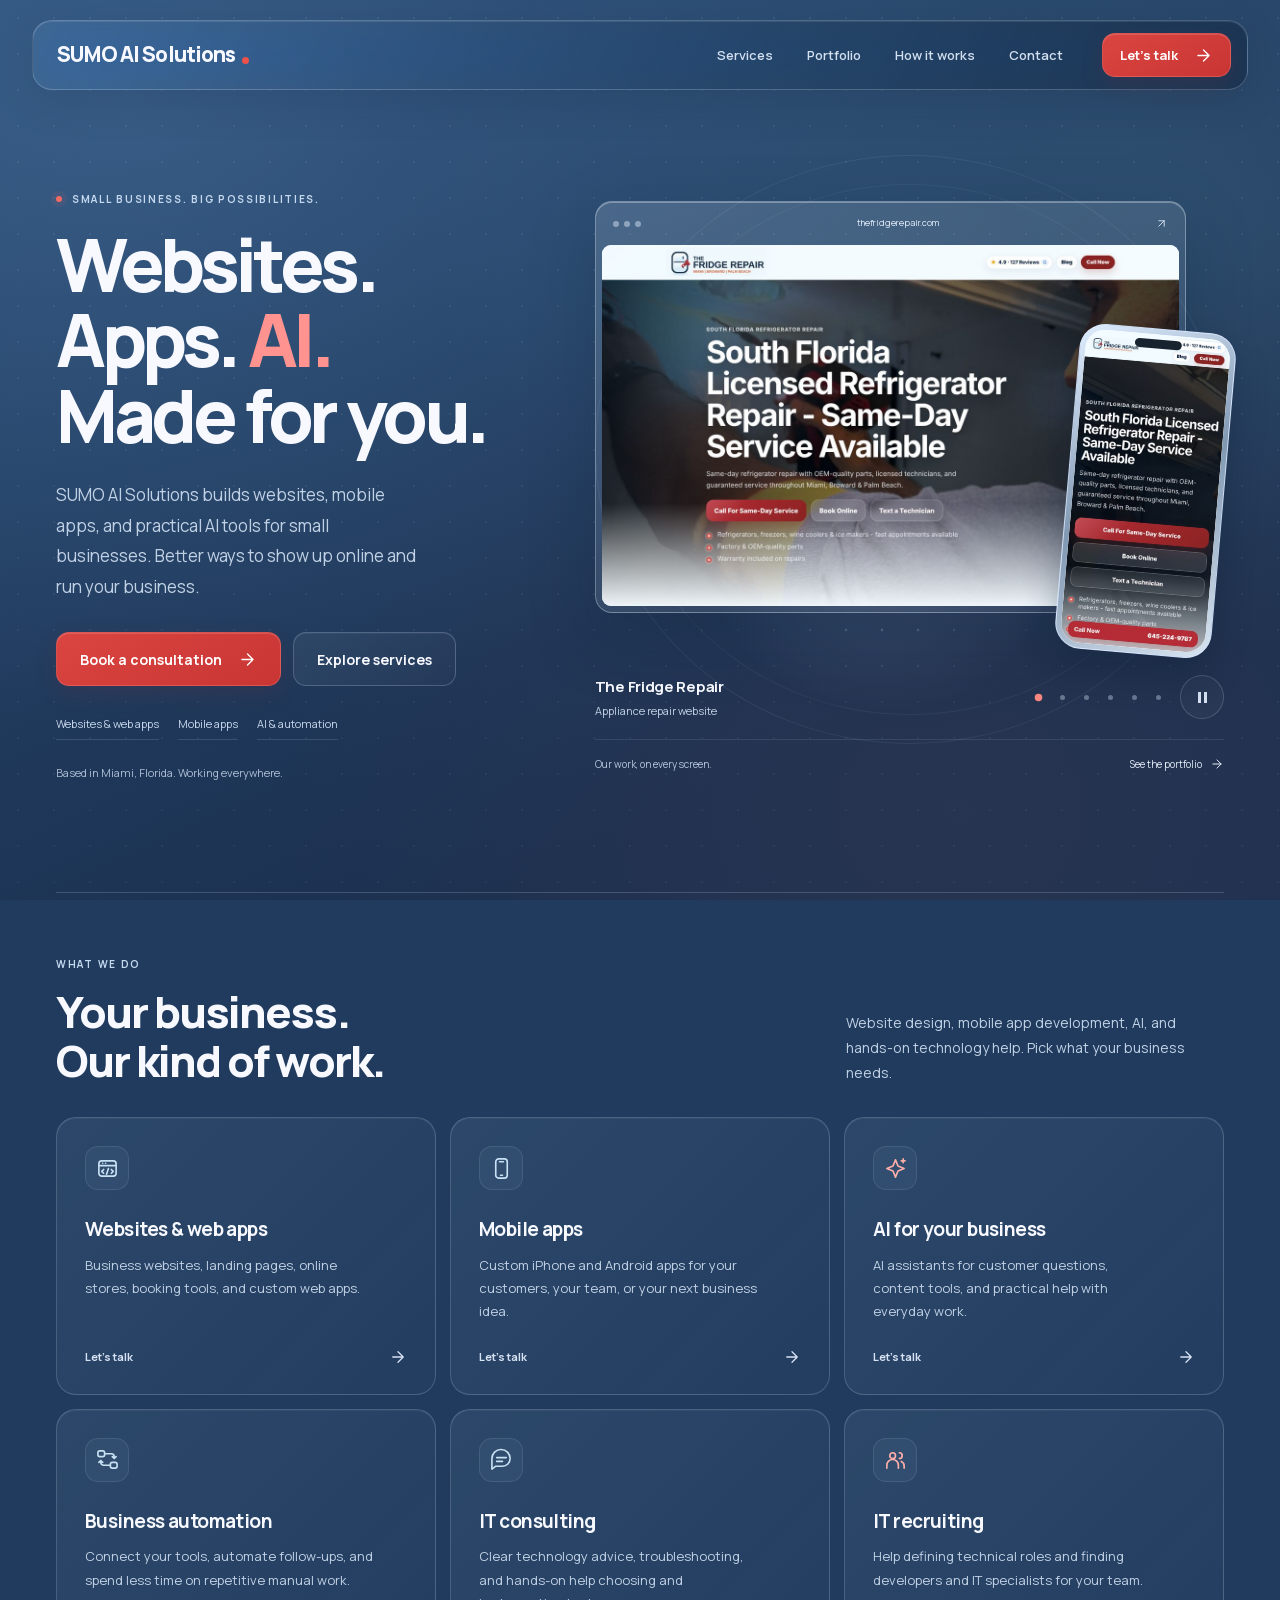
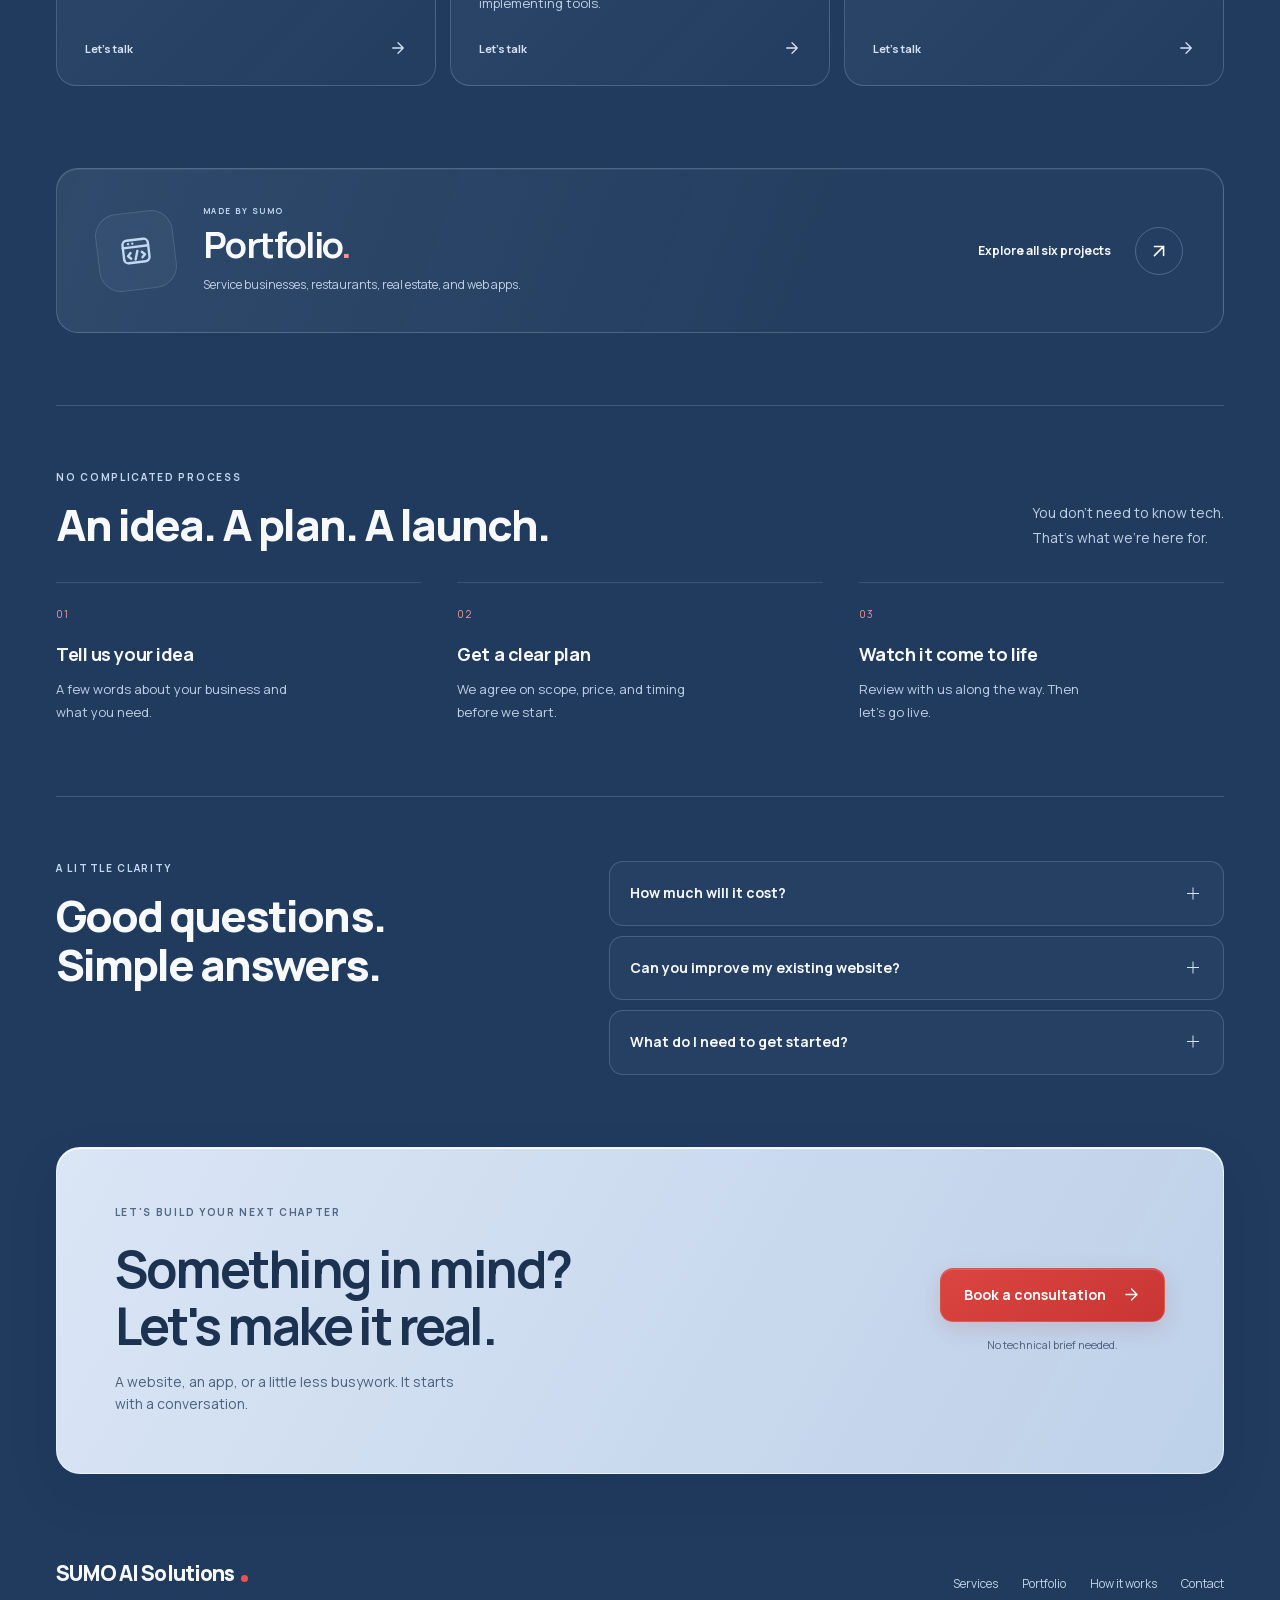
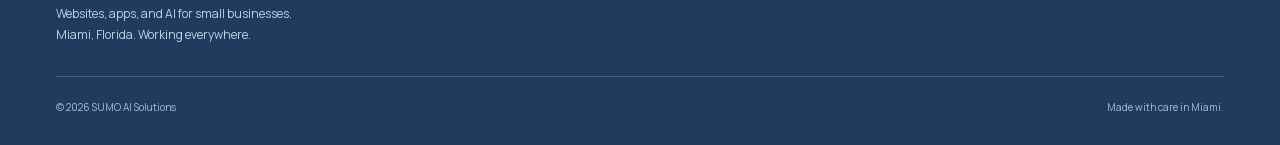
==== commit 97c3de1e: "Improve search and AI discovery with linked service data and IndexNow Clarify the business and servi" ====
--- a/index.html
+++ b/index.html
@@ -9,21 +9,21 @@
   <meta name="theme-color" content="#234367">
   <meta
           name="description"
-          content="Websites, mobile apps, and simple AI tools for small businesses. Miami-based SUMO AI Solutions helps customers find you, call you, and book you. Book a consultation."
+          content="SUMO AI Solutions builds websites, mobile apps, AI tools, and business automation for small businesses. Based in Miami, Florida, working worldwide."
   >
   <meta
           name="keywords"
-          content="SUMO AI Solutions, small business website, website design for small business, website creation, web design, landing page design, business website development, online booking website, ecommerce website development, web application development, mobile app development, iOS app development, Android app development, app developers, AI for small business, AI chatbot for business, AI automation, business automation, workflow automation, IT consulting, IT services, IT recruiting, technical recruiting, local business websites, Miami website design, Florida web design, restaurant website design, home services website, small business apps, small business AI automation, website development, website design company, web page creation, corporate website development, custom web applications, SaaS development, portal development, dashboard development, internal tools, custom software development, software development company, AI business integration, business automation using AI, AI workflow automation, AI consulting, AI implementation, AI solutions company, automation systems, process automation, operational efficiency, process optimization, software consulting, digital consulting, technical consulting, IT solutions, custom business systems, system integration, systems modernization, enterprise software solutions, startup technology partner, enterprise application development, embedded technical teams, technical delivery, software consultants, implementation support, team augmentation, recruiting in IT, digital transformation, small business web design"
+          content="SUMO AI Solutions, Miami web design, small business websites, web application development, mobile app development, AI for small business, business automation, IT consulting, IT recruiting"
   >
   <link rel="icon" type="image/svg+xml" href="assets/favicon-sumo-mark.svg?v=20261116-3">
   <link rel="shortcut icon" href="assets/favicon-sumo-mark.svg?v=20261116-3">
   <link rel="canonical" href="https://sumoaisolutions.com/">
   <meta property="og:type" content="website">
   <meta property="og:site_name" content="SUMO AI Solutions">
-  <meta property="og:title" content="SUMO AI Solutions | Websites, Apps & AI for Small Businesses">
+  <meta property="og:title" content="SUMO AI Solutions | Miami Web Design, Apps &amp; AI">
   <meta
           property="og:description"
-          content="Websites and apps that bring small businesses more customers. See our work and book a consultation."
+          content="SUMO AI Solutions builds websites, mobile apps, AI tools, and business automation for small businesses. Based in Miami, Florida, working worldwide."
   >
   <meta property="og:url" content="https://sumoaisolutions.com/">
   <meta property="og:image" content="https://sumoaisolutions.com/assets/social-preview.png?v=20261116-3">
@@ -31,13 +31,14 @@
   <meta property="og:image:height" content="630">
   <meta property="og:image:alt" content="SUMO AI Solutions. Websites. Apps. AI. Made for you.">
   <meta name="twitter:card" content="summary_large_image">
-  <meta name="twitter:title" content="SUMO AI Solutions | Websites, Apps & AI for Small Businesses">
+  <meta name="twitter:title" content="SUMO AI Solutions | Miami Web Design, Apps &amp; AI">
   <meta
           name="twitter:description"
-          content="Websites, apps, and AI tools for small businesses. Tell us your idea. We will help you build it."
+          content="SUMO AI Solutions builds websites, mobile apps, AI tools, and business automation for small businesses. Based in Miami, Florida, working worldwide."
   >
   <meta name="twitter:image" content="https://sumoaisolutions.com/assets/social-preview.png?v=20261116-3">
-  <title>SUMO AI Solutions | Websites, Apps & AI for Small Businesses</title>
+  <meta name="twitter:image:alt" content="SUMO AI Solutions. Websites. Apps. AI. Made for you.">
+  <title>SUMO AI Solutions | Miami Web Design, Apps &amp; AI</title>
   <link rel="preload" href="assets/fonts/manrope-latin-variable.woff2" as="font" type="font/woff2" crossorigin>
   <link rel="preload" href="style.css?v=20261116-3" as="style">
   <link rel="stylesheet" href="style.css?v=20261116-3">
@@ -60,26 +61,39 @@
           "name": "SUMO AI Solutions",
           "url": "https://sumoaisolutions.com/",
           "logo": "https://sumoaisolutions.com/assets/favicon-sumo-mark.svg",
-          "description": "SUMO AI Solutions builds websites, web apps, mobile apps, AI tools, and business automation for small businesses, and offers IT consulting and IT recruiting support.",
-          "sameAs": [
-            "https://sumoaisolutions.com/"
-          ]
+          "description": "SUMO AI Solutions builds websites, mobile apps, AI tools, and business automation for small businesses. Based in Miami, Florida, working worldwide.",
+          "location": {
+            "@type": "Place",
+            "name": "Miami, Florida"
+          }
         },
         {
           "@type": "WebSite",
           "@id": "https://sumoaisolutions.com/#website",
           "url": "https://sumoaisolutions.com/",
           "name": "SUMO AI Solutions",
+          "inLanguage": "en",
           "publisher": {
             "@id": "https://sumoaisolutions.com/#organization"
           },
           "description": "Websites, mobile apps, AI tools, and automation for small businesses."
         },
         {
-          "@type": "ProfessionalService",
+          "@type": "WebPage",
+          "@id": "https://sumoaisolutions.com/#page",
+          "url": "https://sumoaisolutions.com/",
+          "name": "SUMO AI Solutions | Miami Web Design, Apps & AI",
+          "description": "SUMO AI Solutions builds websites, mobile apps, AI tools, and business automation for small businesses. Based in Miami, Florida, working worldwide.",
+          "inLanguage": "en",
+          "isPartOf": { "@id": "https://sumoaisolutions.com/#website" },
+          "about": { "@id": "https://sumoaisolutions.com/#organization" },
+          "mainEntity": { "@id": "https://sumoaisolutions.com/#service" }
+        },
+        {
+          "@type": "Service",
           "@id": "https://sumoaisolutions.com/#service",
-          "name": "SUMO AI Solutions",
-          "url": "https://sumoaisolutions.com/",
+          "name": "Small Business Technology Services",
+          "url": "https://sumoaisolutions.com/#services",
           "description": "Website design and development, mobile apps, AI tools, and business automation for small businesses. Based in Miami, Florida, working with clients everywhere.",
           "provider": {
             "@id": "https://sumoaisolutions.com/#organization"
@@ -89,13 +103,54 @@
             "@type": "OfferCatalog",
             "name": "Small Business Technology Services",
             "itemListElement": [
-              { "@type": "Offer", "itemOffered": { "@type": "Service", "name": "Website Design and Development", "description": "Business websites, landing pages, website redesigns, online booking, and online ordering." } },
-              { "@type": "Offer", "itemOffered": { "@type": "Service", "name": "Web Application Development", "description": "Custom web apps, customer portals, dashboards, and online tools." } },
-              { "@type": "Offer", "itemOffered": { "@type": "Service", "name": "Mobile App Development", "description": "iPhone and Android apps for customers and teams." } },
-              { "@type": "Offer", "itemOffered": { "@type": "Service", "name": "AI for Small Business", "description": "AI assistants that answer customer questions and practical AI tools for everyday work." } },
-              { "@type": "Offer", "itemOffered": { "@type": "Service", "name": "Business Automation", "description": "Connected tools, automatic follow-ups, and less repetitive manual work." } },
-              { "@type": "Offer", "itemOffered": { "@type": "Service", "name": "IT Consulting", "description": "Clear technology advice, troubleshooting, and hands-on implementation." } },
-              { "@type": "Offer", "itemOffered": { "@type": "Service", "name": "IT Recruiting", "description": "Help finding developers and IT specialists." } }
+              { "@type": "Offer", "itemOffered": {
+                "@type": "Service",
+                "@id": "https://sumoaisolutions.com/#service-websites",
+                "name": "Website Design and Web App Development",
+                "url": "https://sumoaisolutions.com/#service-websites",
+                "description": "Business websites, landing pages, online stores, booking tools, and custom web apps.",
+                "provider": { "@id": "https://sumoaisolutions.com/#organization" }
+              } },
+              { "@type": "Offer", "itemOffered": {
+                "@type": "Service",
+                "@id": "https://sumoaisolutions.com/#service-mobile",
+                "name": "Mobile App Development",
+                "url": "https://sumoaisolutions.com/#service-mobile",
+                "description": "Custom iPhone and Android apps for your customers, your team, or your next business idea.",
+                "provider": { "@id": "https://sumoaisolutions.com/#organization" }
+              } },
+              { "@type": "Offer", "itemOffered": {
+                "@type": "Service",
+                "@id": "https://sumoaisolutions.com/#service-ai",
+                "name": "AI for Small Business",
+                "url": "https://sumoaisolutions.com/#service-ai",
+                "description": "AI assistants for customer questions, content tools, and practical help with everyday work.",
+                "provider": { "@id": "https://sumoaisolutions.com/#organization" }
+              } },
+              { "@type": "Offer", "itemOffered": {
+                "@type": "Service",
+                "@id": "https://sumoaisolutions.com/#service-automation",
+                "name": "Business Automation",
+                "url": "https://sumoaisolutions.com/#service-automation",
+                "description": "Connect your tools, automate follow-ups, and spend less time on repetitive manual work.",
+                "provider": { "@id": "https://sumoaisolutions.com/#organization" }
+              } },
+              { "@type": "Offer", "itemOffered": {
+                "@type": "Service",
+                "@id": "https://sumoaisolutions.com/#service-consulting",
+                "name": "IT Consulting and Support",
+                "url": "https://sumoaisolutions.com/#service-consulting",
+                "description": "Clear technology advice, troubleshooting, and hands-on help choosing and implementing tools.",
+                "provider": { "@id": "https://sumoaisolutions.com/#organization" }
+              } },
+              { "@type": "Offer", "itemOffered": {
+                "@type": "Service",
+                "@id": "https://sumoaisolutions.com/#service-recruiting",
+                "name": "IT Recruiting",
+                "url": "https://sumoaisolutions.com/#service-recruiting",
+                "description": "Help defining technical roles and finding developers and IT specialists for your team.",
+                "provider": { "@id": "https://sumoaisolutions.com/#organization" }
+              } }
             ]
           }
         }
@@ -120,13 +175,13 @@
         <div class="hero-copy" data-reveal>
           <p class="eyebrow"><span class="status-dot" aria-hidden="true"></span> Small business. Big possibilities.</p>
           <h1 id="heroTitle">Websites.<br>Apps. <span class="accent-text">AI.</span><br>Made for you.</h1>
-          <p class="hero-text">A better way to show up online. A simpler way to run your business. We design and build both.</p>
+          <p class="hero-text">SUMO AI Solutions builds websites, mobile apps, and practical AI tools for small businesses. Better ways to show up online and run your business.</p>
           <div class="hero-actions">
             <button class="button button-primary" type="button" data-open-consultation>Book a consultation <svg class="icon" aria-hidden="true"><use href="assets/icons.svg#arrow"></use></svg></button>
             <a class="button button-secondary" href="#services">Explore services</a>
           </div>
           <div class="hero-quicklinks" aria-label="Explore our services"><a href="#service-websites">Websites &amp; web apps</a><a href="#service-mobile">Mobile apps</a><a href="#service-ai">AI &amp; automation</a></div>
-          <p class="hero-location">Miami based. Working everywhere.</p>
+          <p class="hero-location">Based in Miami, Florida. Working everywhere.</p>
         </div>
         <div class="showcase" data-showcase data-reveal style="--reveal-delay: 100ms" aria-label="Explore six SUMO projects on desktop and mobile">
           <div class="showcase-aura" aria-hidden="true"></div>
@@ -173,31 +228,31 @@
 
     <section class="section services-section" id="services" aria-labelledby="servicesTitle">
       <div class="container">
-        <div class="section-heading" data-reveal><div><p class="eyebrow">What we do</p><h2 id="servicesTitle">Your business.<br>Our kind of work.</h2></div><p class="lede">Pick what you need.<br>We'll help with the rest.</p></div>
+        <div class="section-heading" data-reveal><div><p class="eyebrow">What we do</p><h2 id="servicesTitle">Your business.<br>Our kind of work.</h2></div><p class="lede">Website design, mobile app development, AI, and hands-on technology help. Pick what your business needs.</p></div>
         <div class="services-grid" data-reveal>
           <button class="service-card" id="service-websites" type="button" data-open-consultation data-consultation-topic="Websites &amp; web apps" data-interest="A website">
             <span class="service-icon"><svg class="icon" aria-hidden="true"><use href="assets/icons.svg#web"></use></svg></span><span class="service-title">Websites &amp; web apps</span>
-            <span class="service-description">Look great online. Get more calls, bookings, and orders.</span><span class="service-link">Let's talk <svg class="icon" aria-hidden="true"><use href="assets/icons.svg#arrow"></use></svg></span>
+            <span class="service-description">Business websites, landing pages, online stores, booking tools, and custom web apps.</span><span class="service-link">Let's talk <svg class="icon" aria-hidden="true"><use href="assets/icons.svg#arrow"></use></svg></span>
           </button>
           <button class="service-card" id="service-mobile" type="button" data-open-consultation data-consultation-topic="Mobile apps" data-interest="A mobile app">
             <span class="service-icon"><svg class="icon" aria-hidden="true"><use href="assets/icons.svg#phone"></use></svg></span><span class="service-title">Mobile apps</span>
-            <span class="service-description">Bring your idea to life on iPhone and Android.</span><span class="service-link">Let's talk <svg class="icon" aria-hidden="true"><use href="assets/icons.svg#arrow"></use></svg></span>
+            <span class="service-description">Custom iPhone and Android apps for your customers, your team, or your next business idea.</span><span class="service-link">Let's talk <svg class="icon" aria-hidden="true"><use href="assets/icons.svg#arrow"></use></svg></span>
           </button>
           <button class="service-card" id="service-ai" type="button" data-open-consultation data-consultation-topic="AI for your business" data-interest="AI &amp; automation">
             <span class="service-icon"><svg class="icon" aria-hidden="true"><use href="assets/icons.svg#spark"></use></svg></span><span class="service-title">AI for your business</span>
-            <span class="service-description">Help customers, create content, and make everyday work easier.</span><span class="service-link">Let's talk <svg class="icon" aria-hidden="true"><use href="assets/icons.svg#arrow"></use></svg></span>
+            <span class="service-description">AI assistants for customer questions, content tools, and practical help with everyday work.</span><span class="service-link">Let's talk <svg class="icon" aria-hidden="true"><use href="assets/icons.svg#arrow"></use></svg></span>
           </button>
           <button class="service-card" id="service-automation" type="button" data-open-consultation data-consultation-topic="Business automation" data-interest="AI &amp; automation">
             <span class="service-icon"><svg class="icon" aria-hidden="true"><use href="assets/icons.svg#flow"></use></svg></span><span class="service-title">Business automation</span>
-            <span class="service-description">Connect your tools. Let the repetitive tasks take care of themselves.</span><span class="service-link">Let's talk <svg class="icon" aria-hidden="true"><use href="assets/icons.svg#arrow"></use></svg></span>
+            <span class="service-description">Connect your tools, automate follow-ups, and spend less time on repetitive manual work.</span><span class="service-link">Let's talk <svg class="icon" aria-hidden="true"><use href="assets/icons.svg#arrow"></use></svg></span>
           </button>
           <button class="service-card" id="service-consulting" type="button" data-open-consultation data-consultation-topic="IT consulting" data-interest="Something else">
             <span class="service-icon"><svg class="icon" aria-hidden="true"><use href="assets/icons.svg#chat"></use></svg></span><span class="service-title">IT consulting</span>
-            <span class="service-description">Get clear advice and hands-on help with your technology.</span><span class="service-link">Let's talk <svg class="icon" aria-hidden="true"><use href="assets/icons.svg#arrow"></use></svg></span>
+            <span class="service-description">Clear technology advice, troubleshooting, and hands-on help choosing and implementing tools.</span><span class="service-link">Let's talk <svg class="icon" aria-hidden="true"><use href="assets/icons.svg#arrow"></use></svg></span>
           </button>
           <button class="service-card" id="service-recruiting" type="button" data-open-consultation data-consultation-topic="IT recruiting" data-interest="Something else">
             <span class="service-icon"><svg class="icon" aria-hidden="true"><use href="assets/icons.svg#people"></use></svg></span><span class="service-title">IT recruiting</span>
-            <span class="service-description">Find the right developers and IT specialists for your team.</span><span class="service-link">Let's talk <svg class="icon" aria-hidden="true"><use href="assets/icons.svg#arrow"></use></svg></span>
+            <span class="service-description">Help defining technical roles and finding developers and IT specialists for your team.</span><span class="service-link">Let's talk <svg class="icon" aria-hidden="true"><use href="assets/icons.svg#arrow"></use></svg></span>
           </button>
         </div>
       </div>
